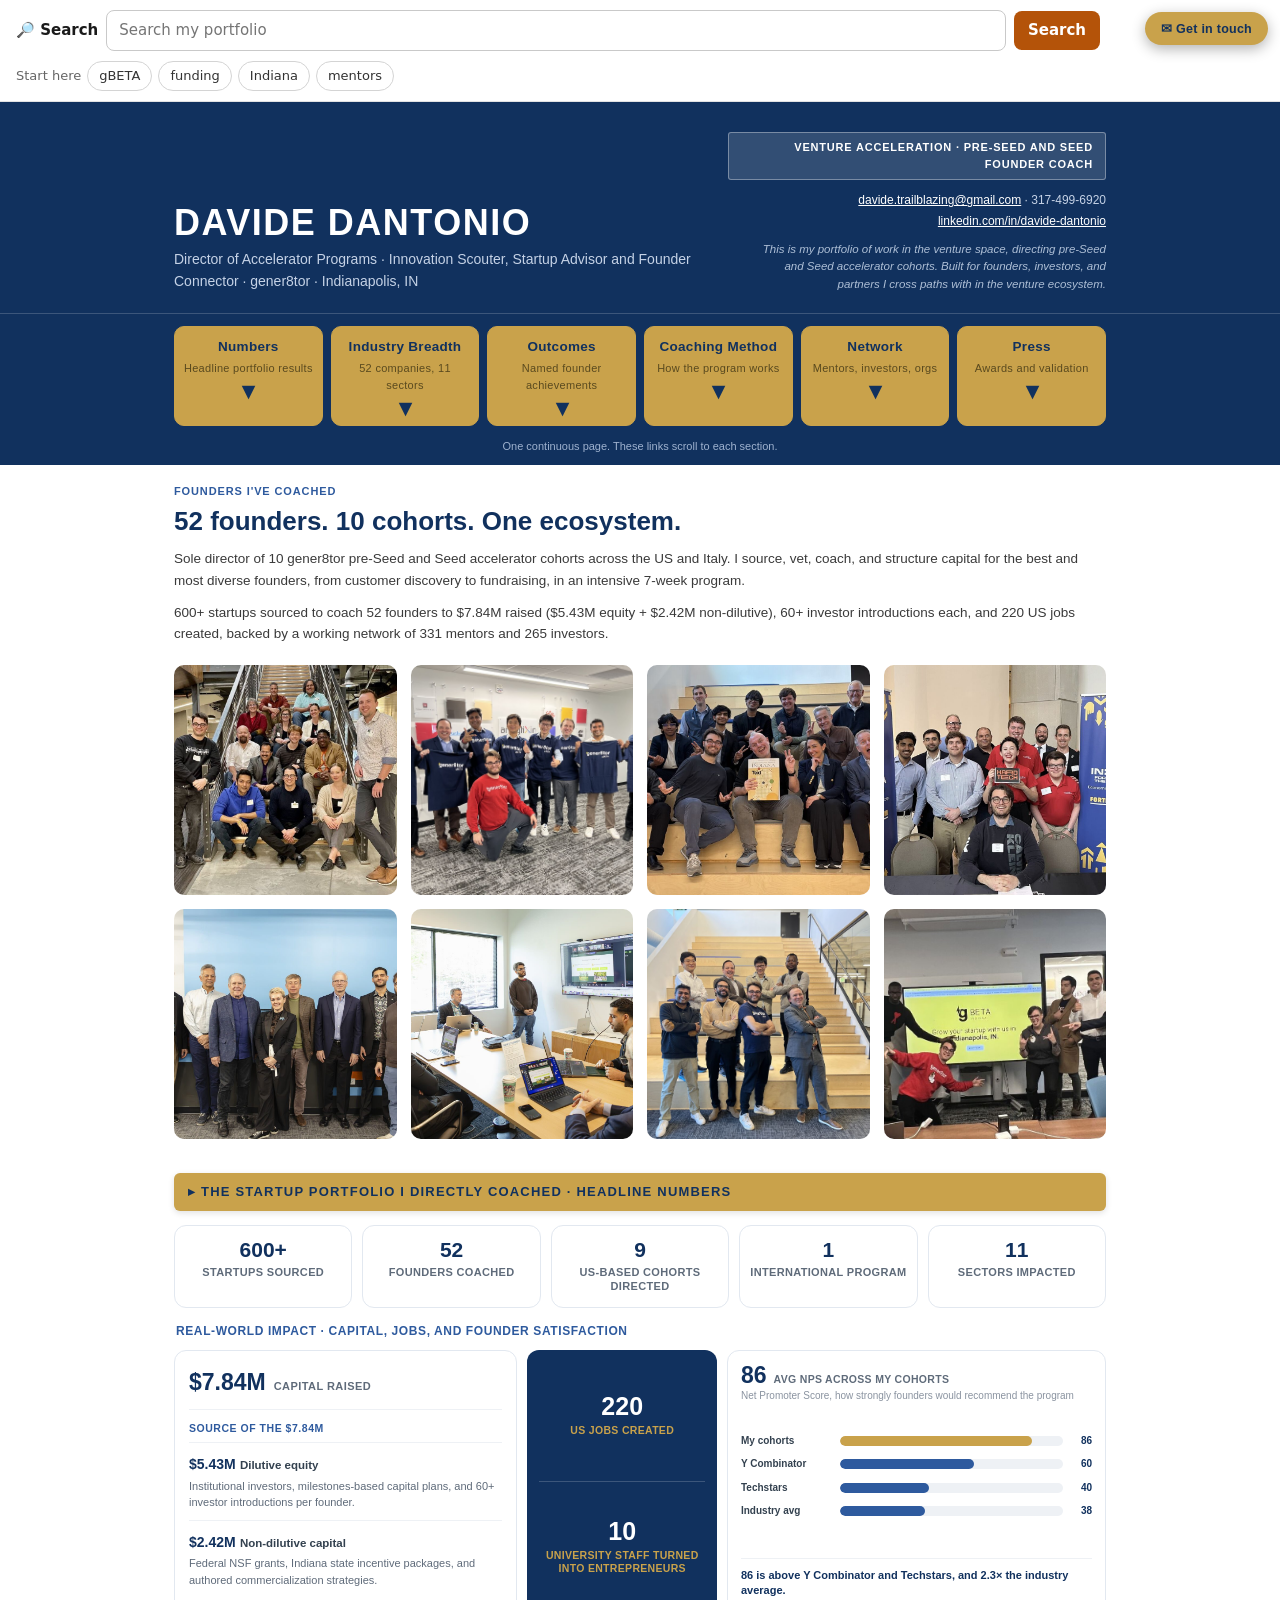
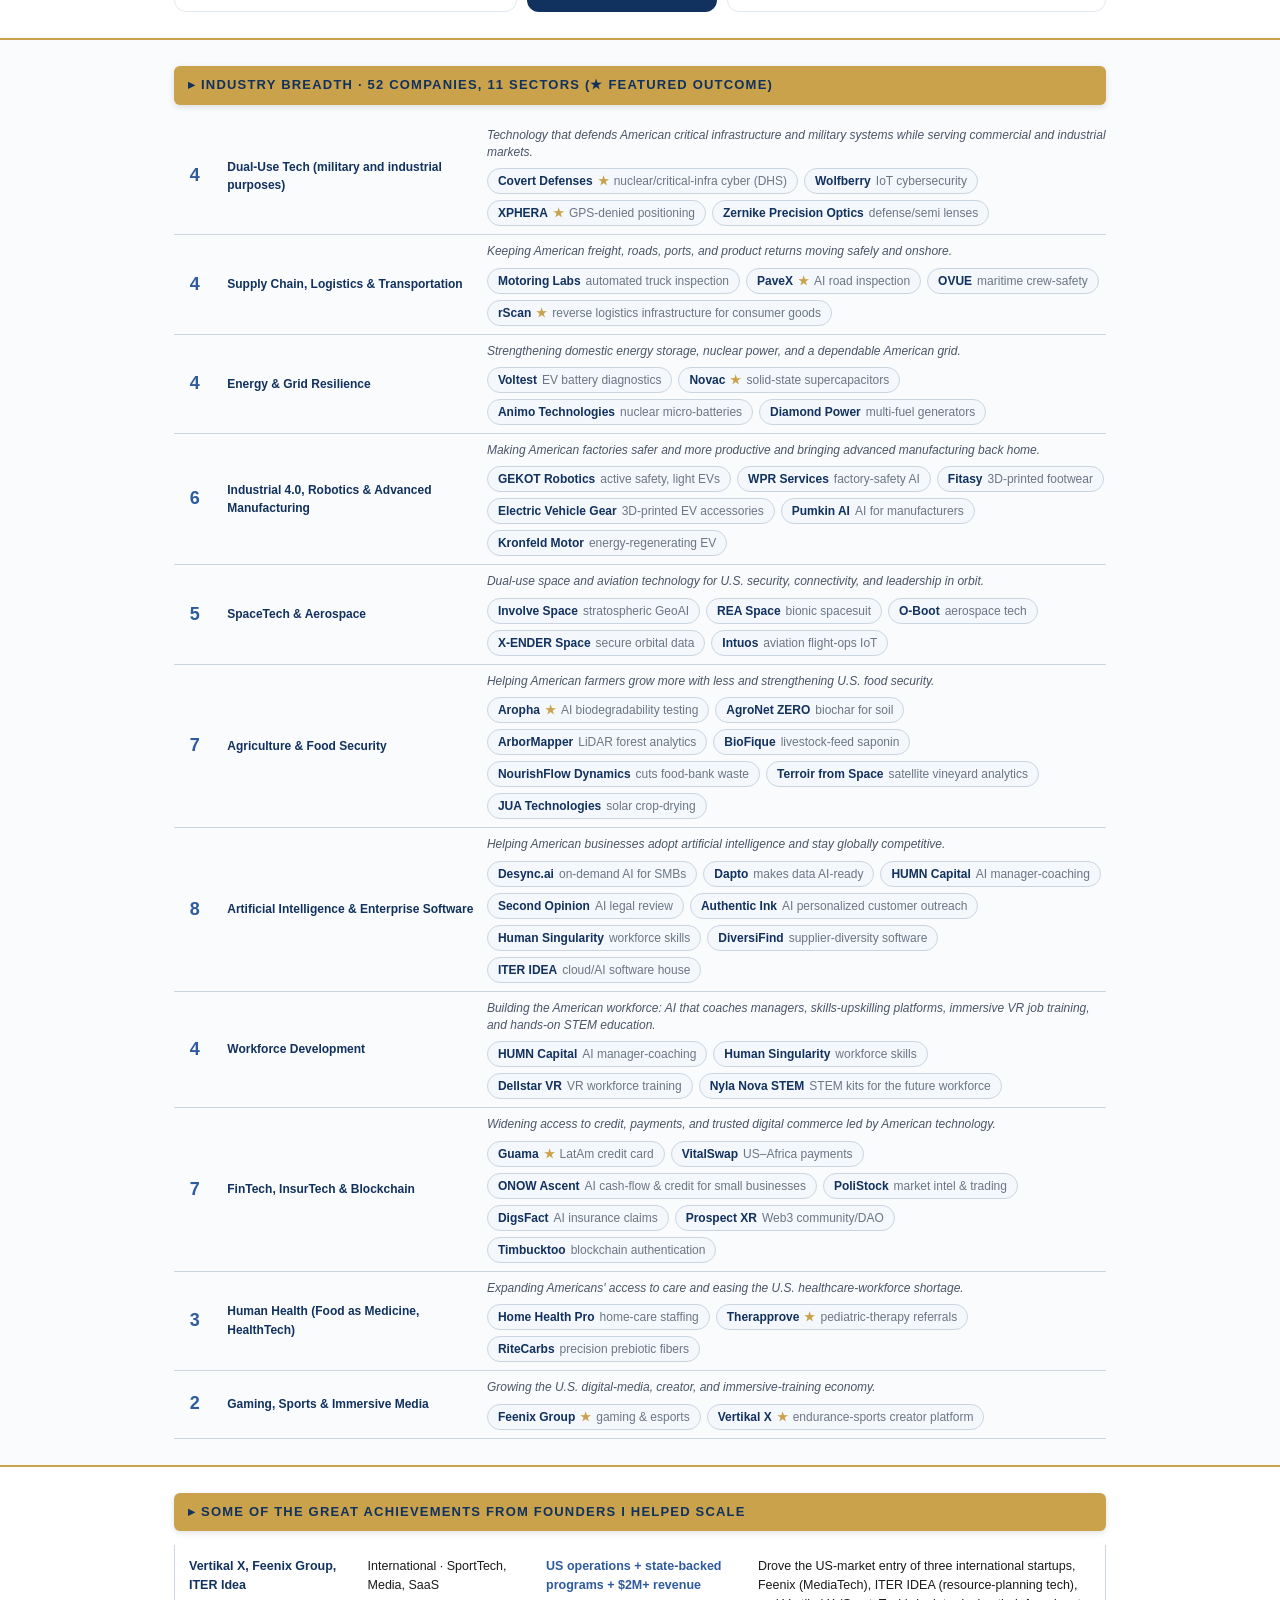
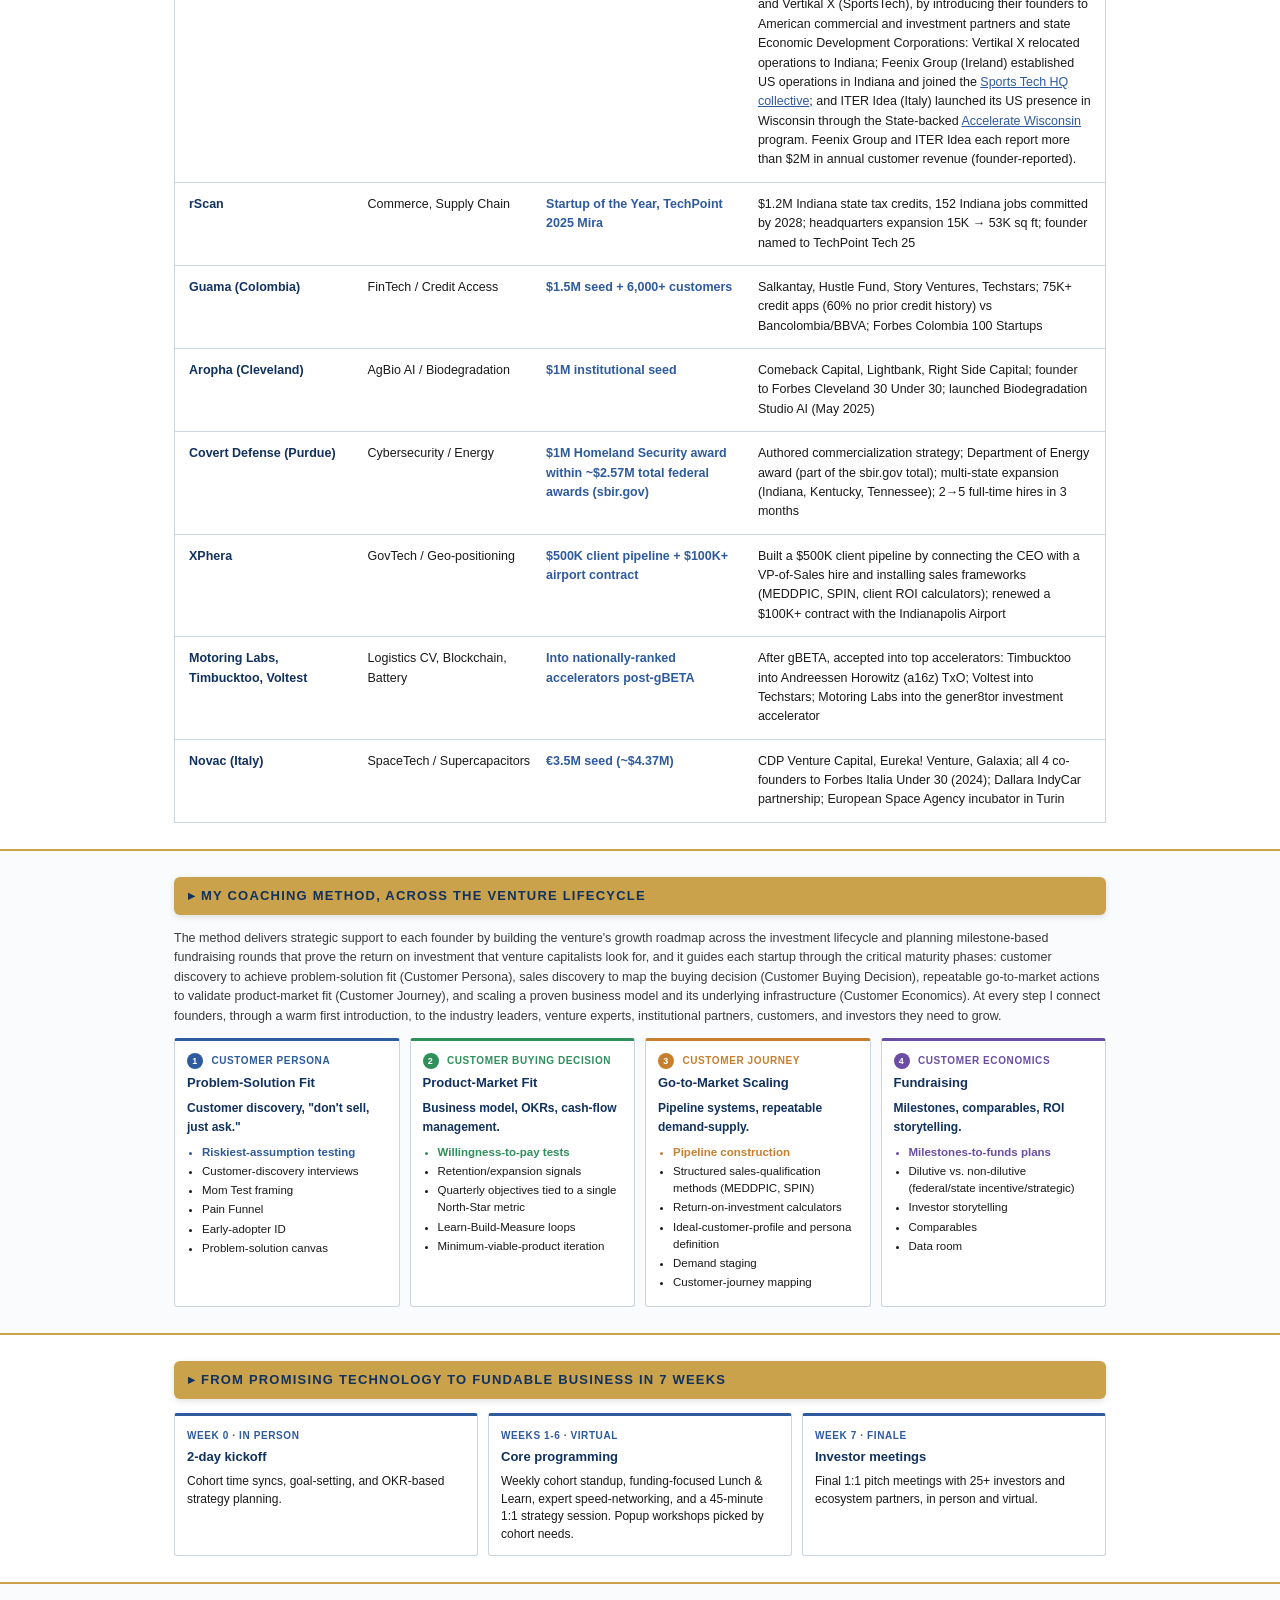
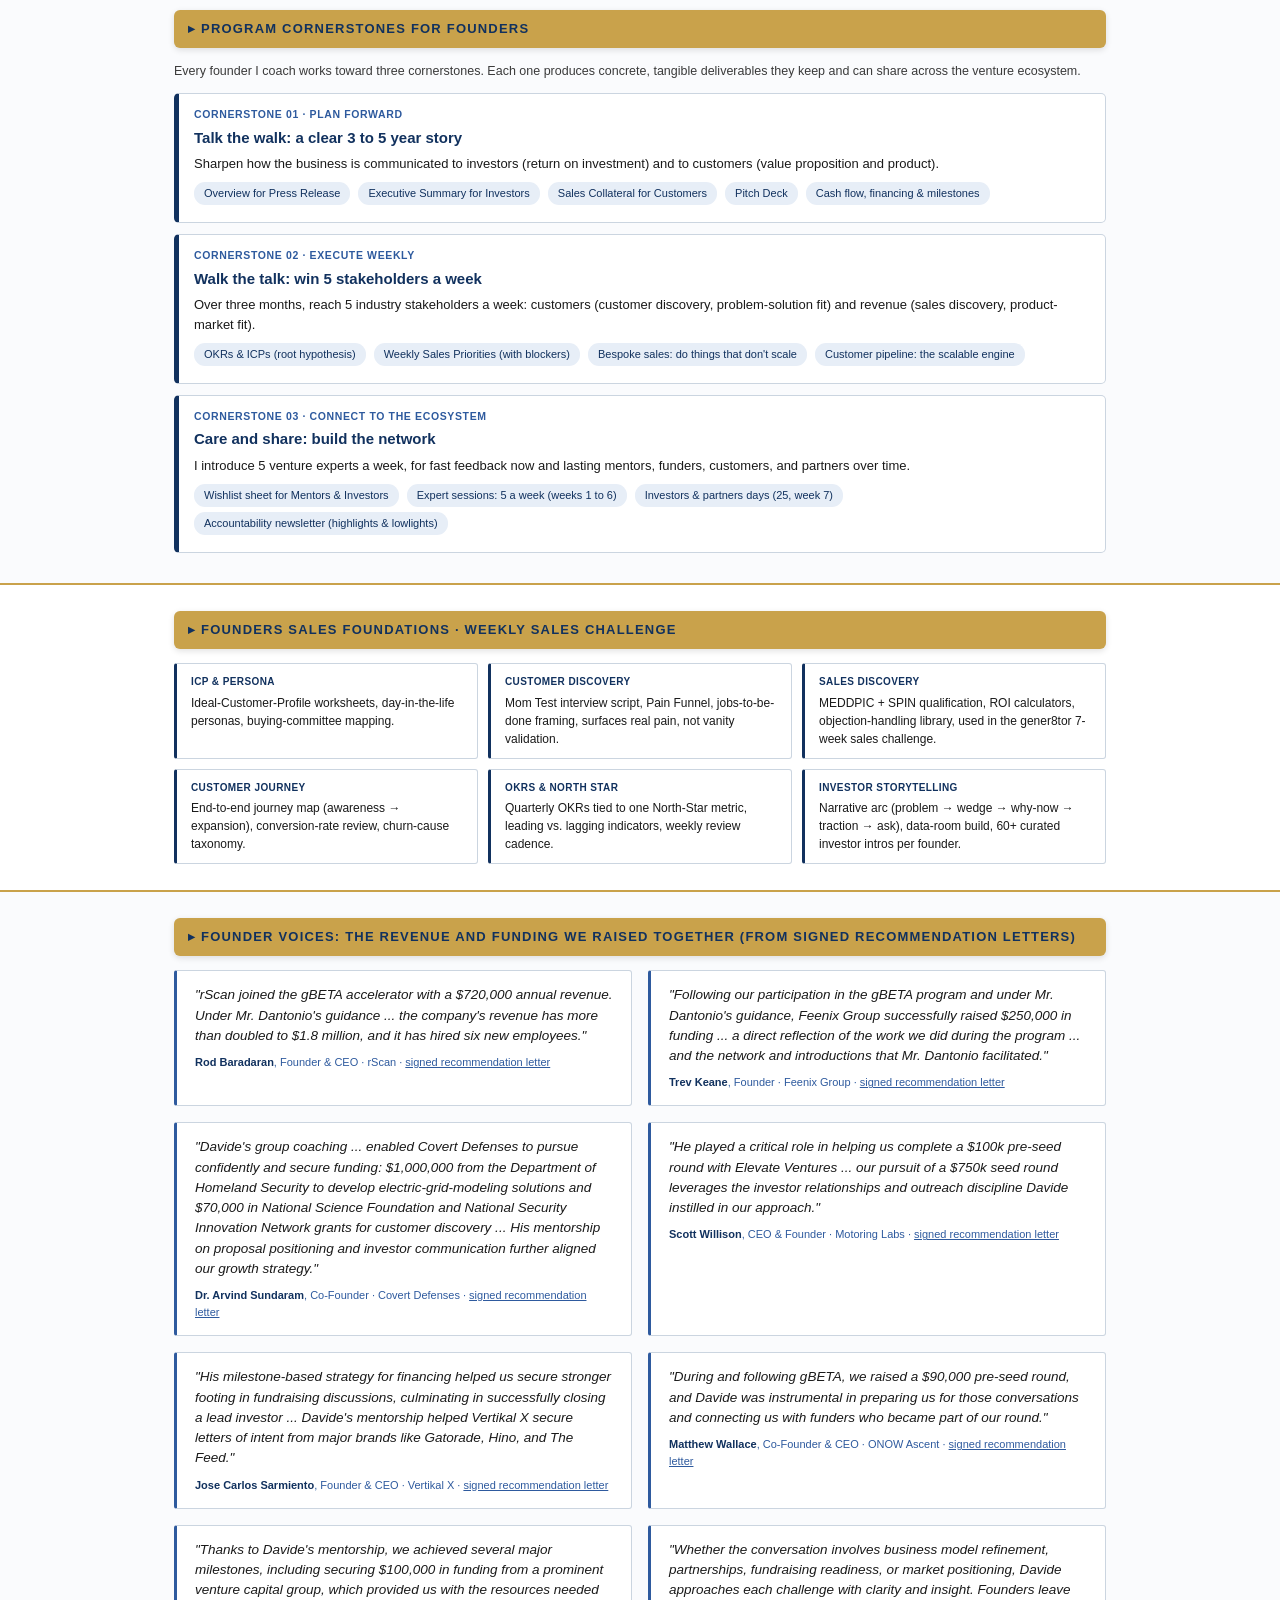
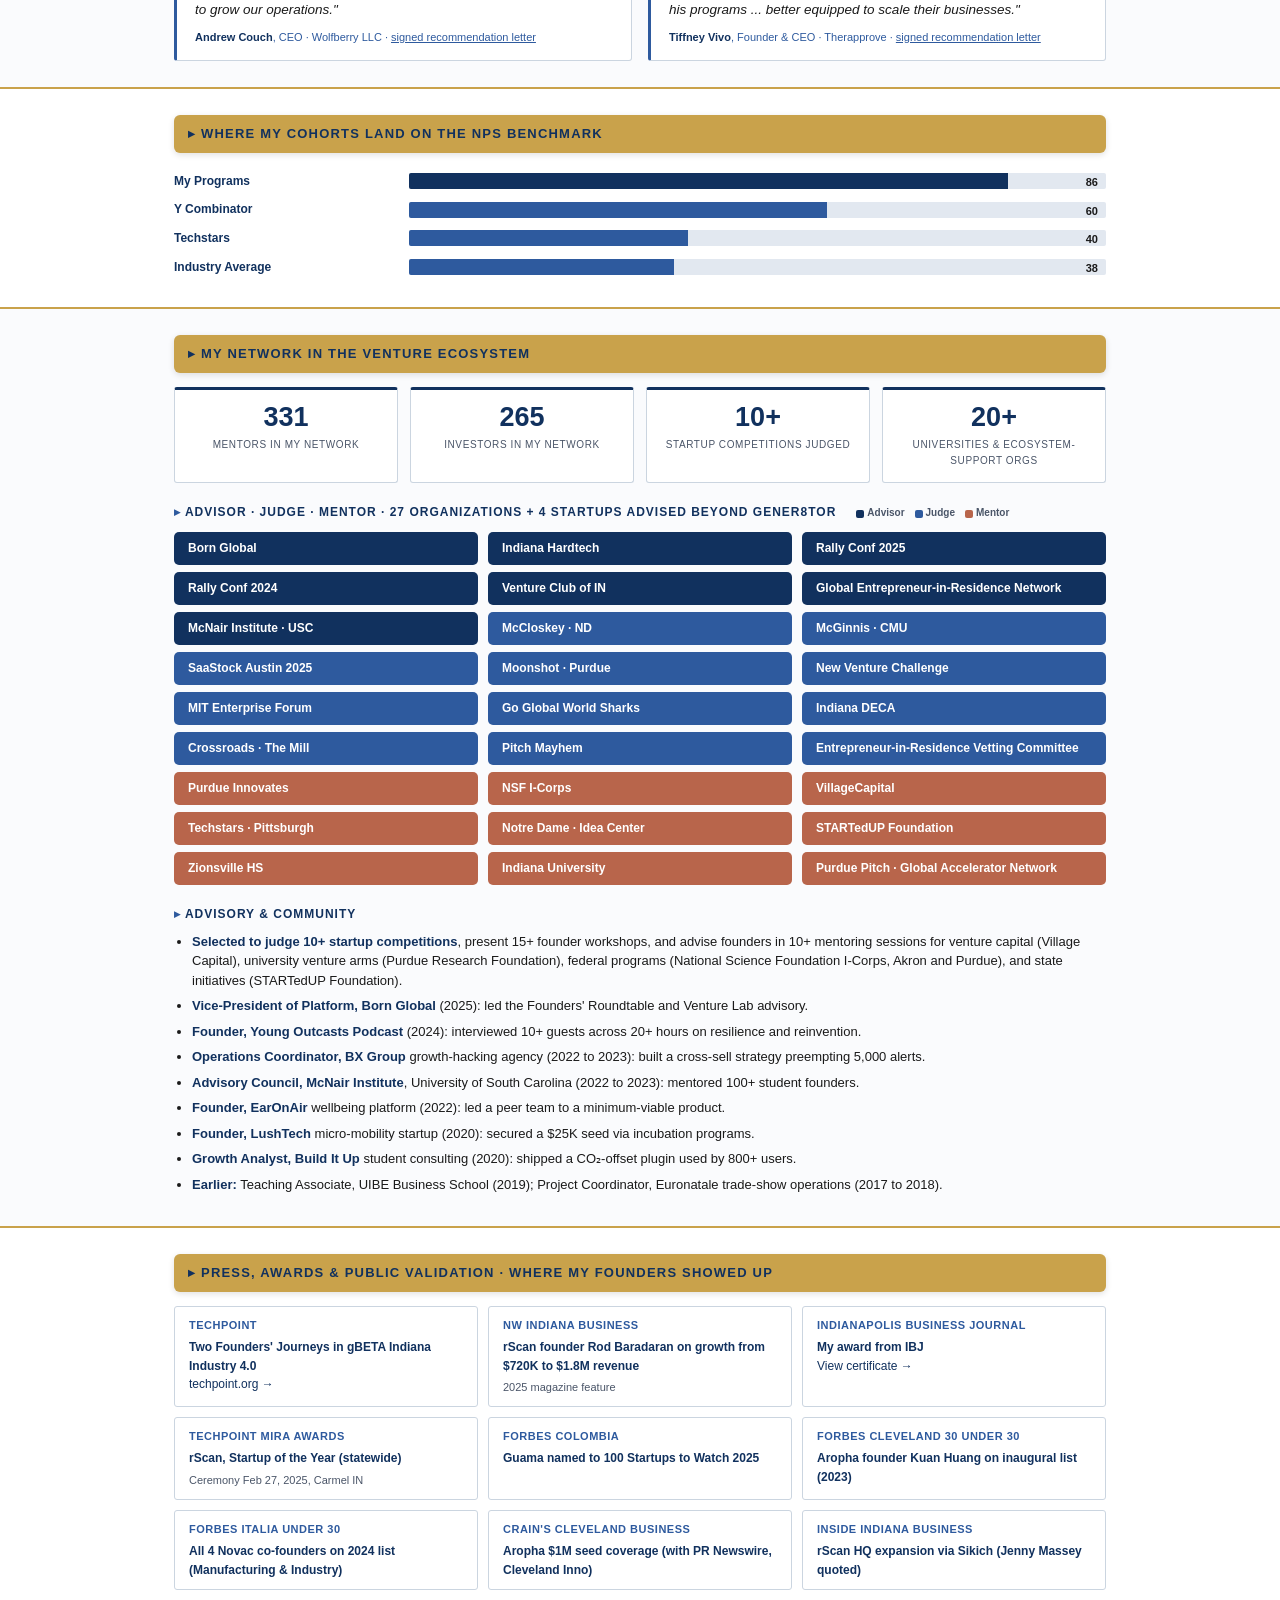
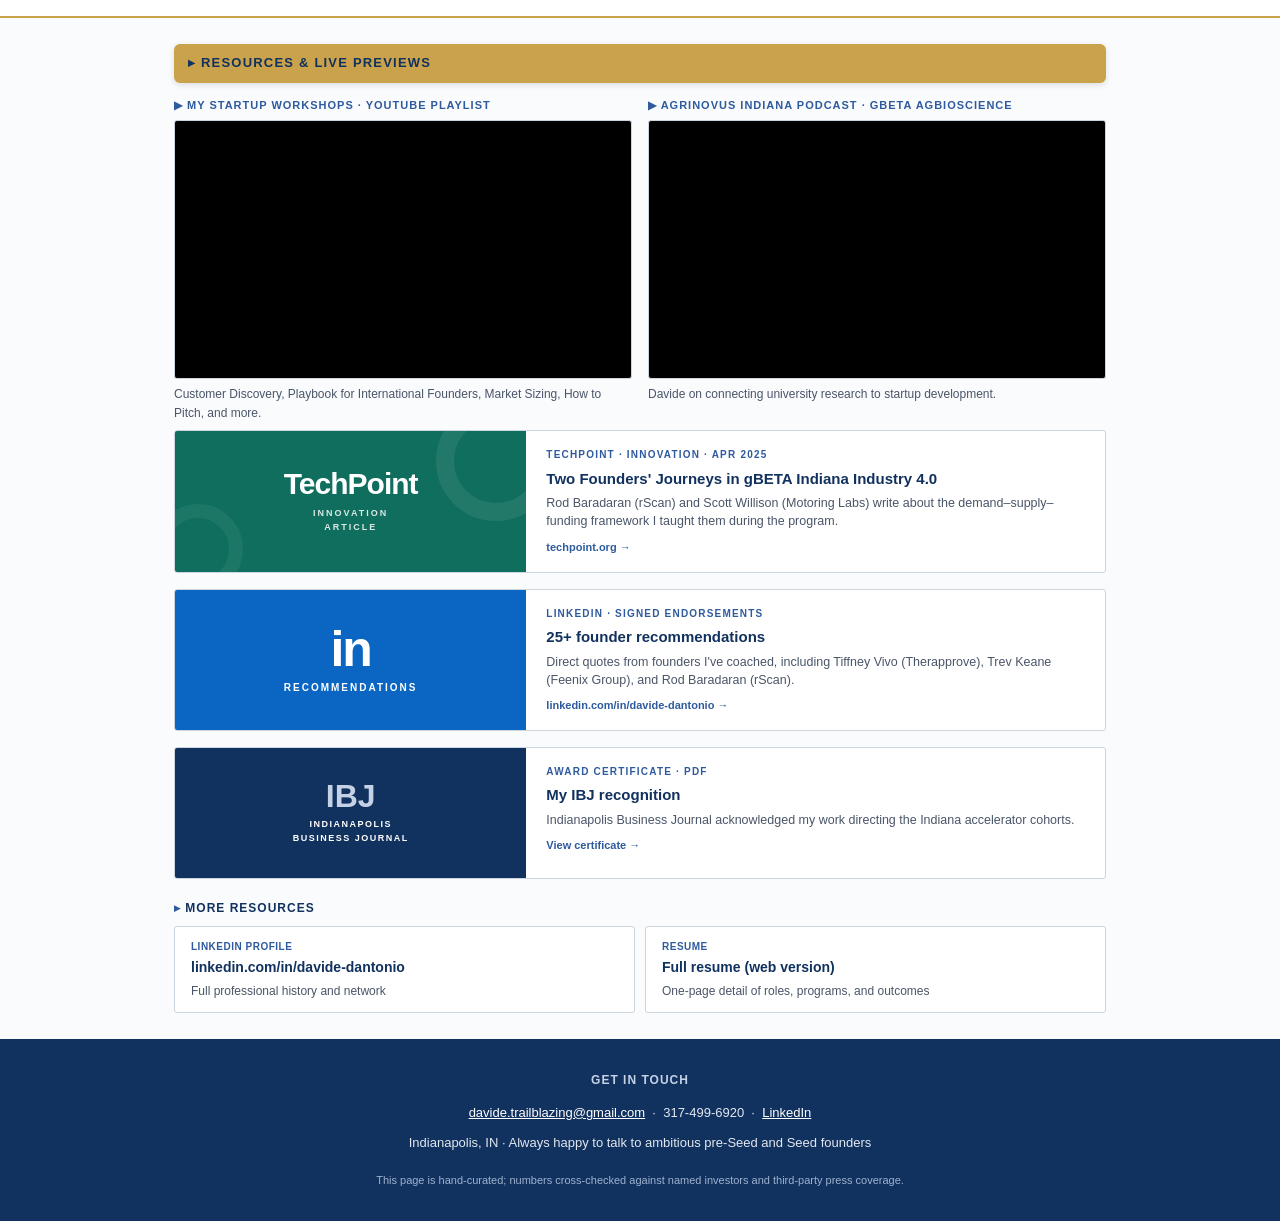
==== index.html @ 7974d53c "Load the search script by a relative path The Worker is served at the domain root, so /sitesearch.js" ====
<!DOCTYPE html>
<html lang="en">
<head>
<meta charset="UTF-8">
<link rel="icon" type="image/gif" href="/favicon.gif">
<meta name="viewport" content="width=device-width, initial-scale=1.0">
<title>Davide Dantonio · Director of Accelerator Programs · Portfolio</title>
<meta name="description" content="Davide Dantonio, gener8tor Director of Accelerator Programs. Portfolio of venture outcomes across 52 companies and 10 accelerator cohorts.">
<style>
  :root {
    --navy: #11315E;
    --blue: #2E5A9E;
    --body: #1a1a1a;
    --mid-gray: #4a5568;
    --light-gray: #6b7686;
    --border: #cbd5e0;
    --bg-soft: #f4f7fb;
    --bg-softer: #fafbfd;
  }
  * { box-sizing: border-box; margin: 0; padding: 0; }
  html { scroll-behavior: smooth; }
  body {
    font-family: -apple-system, BlinkMacSystemFont, 'Segoe UI', Roboto, 'Helvetica Neue', Arial, sans-serif;
    color: var(--body);
    background: #fff;
    line-height: 1.55;
    font-size: 15px;
  }
  .container { max-width: 980px; margin: 0 auto; padding: 0 24px; }
  a { color: var(--blue); }

  /* Version badge */
  .version-badge {
    position: fixed; top: 12px; right: 12px; z-index: 9999;
    background: #b8654b; color: #fff;
    font-size: 11px; font-weight: 700; letter-spacing: 0.04em;
    padding: 6px 12px; border-radius: 999px;
    box-shadow: 0 3px 10px rgba(0,0,0,0.25);
  }

  /* Infographic download pill */
  .dl-infographic {
    position: fixed; top: 44px; right: 12px; z-index: 9998;
    background: var(--navy); color: #fff;
    font-size: 12px; font-weight: 700; letter-spacing: 0.02em;
    padding: 8px 14px; border-radius: 999px; text-decoration: none;
    box-shadow: 0 4px 14px rgba(10,37,64,0.28);
  }
  .dl-infographic:hover { box-shadow: 0 6px 18px rgba(10,37,64,0.38); }

  /* Header */
  header {
    background: var(--navy);
    color: #fff;
    padding: 30px 0 0;
  }
  .header-grid {
    display: grid;
    grid-template-columns: 1.4fr 1fr;
    gap: 24px;
    align-items: end;
    padding-bottom: 20px;
  }
  .name {
    font-size: 36px;
    font-weight: 800;
    letter-spacing: 1.5px;
    line-height: 1.05;
    color: #fff;
  }
  .tagline {
    color: #c5d2e6;
    margin-top: 8px;
    font-size: 14px;
  }
  .header-right { text-align: right; }
  .pill {
    display: inline-block;
    background: rgba(255,255,255,0.14);
    border: 1px solid rgba(255,255,255,0.35);
    color: #fff;
    font-size: 11px;
    font-weight: 700;
    padding: 6px 12px;
    letter-spacing: 0.8px;
    text-transform: uppercase;
    margin-bottom: 10px;
    border-radius: 3px;
  }
  .header-contact {
    font-size: 12px;
    color: #c5d2e6;
    line-height: 1.7;
  }
  .header-contact a { color: #fff; text-decoration: underline; }

  /* Personal note */
  .personal-note {
    background: var(--bg-soft);
    padding: 18px 24px;
    border-bottom: 1px solid var(--border);
    text-align: center;
  }
  .personal-note p {
    font-size: 13.5px;
    color: var(--mid-gray);
    max-width: 720px; margin: 0 auto;
  }
  .personal-note p b { color: var(--navy); }

  /* Tab switcher */
  .tabbar-wrap {
    background: var(--navy);
    border-top: 1px solid rgba(255,255,255,0.18);
  }
  .tabbar {
    display: flex;
    gap: 0;
  }
  .tab-btn {
    flex: 1;
    display: block;
    text-align: center;
    text-decoration: none;
    background: transparent;
    border: none;
    border-bottom: 4px solid transparent;
    color: #c5d2e6;
    font-family: inherit;
    font-size: 13.5px;
    font-weight: 700;
    letter-spacing: 0.3px;
    padding: 14px 10px 12px;
    cursor: pointer;
    transition: color 0.15s, border-color 0.15s;
  }
  .tab-btn:hover { color: #fff; border-bottom-color: #fff; }
  .tab-btn .tab-sub {
    display: block;
    font-weight: 400;
    font-size: 11px;
    color: #9fb2cf;
    margin-top: 2px;
  }
  .tab-note {
    text-align: center;
    font-size: 11px;
    color: #9fb2cf;
    padding: 0 0 10px;
  }

  /* Audience intro strip */
  .audience-intro {
    background: var(--bg-softer);
    border-bottom: 1px solid var(--border);
    padding: 16px 0;
  }
  .audience-intro p {
    font-size: 15px;
    color: var(--navy);
    font-weight: 500;
    line-height: 1.6;
  }
  .audience-intro p + p { margin-top: 10px; }
  .audience-intro p::before { content: "▸ "; color: var(--blue); font-weight: 700; }

  /* Section blocks */
  .stack { display: flex; flex-direction: column; }
  .block { padding: 26px 0; border-bottom: 2px solid #C9A24B; }
  .block:last-child { border-bottom: none; }
  .block:nth-child(even) { background: var(--bg-softer); }

  .section-title {
    font-size: 13px;
    font-weight: 800;
    letter-spacing: 1.2px;
    color: var(--navy);
    background: #C9A24B;
    text-transform: uppercase;
    margin: 0 0 14px;
    padding: 9px 14px;
    border-radius: 6px;
    box-shadow: 0 2px 6px rgba(0,0,0,0.12);
  }
  .section-title::before { content: "▸ "; color: var(--navy); }
  .sub-title {
    font-size: 12px;
    font-weight: 800;
    letter-spacing: 1px;
    color: var(--navy);
    text-transform: uppercase;
    margin: 20px 0 8px;
  }
  .sub-title::before { content: "▸ "; color: var(--blue); }

  /* KPI strip */
  .kpi-row {
    display: grid;
    grid-template-columns: repeat(5, 1fr);
    gap: 12px;
  }
  .kpi-card {
    background: #fff;
    border: 1px solid var(--border);
    border-top: 3px solid var(--navy);
    padding: 14px 10px;
    text-align: center;
    border-radius: 3px;
  }
  .kpi-num { font-size: 27px; font-weight: 800; color: var(--navy); line-height: 1; }
  .kpi-lbl { font-size: 10px; color: var(--mid-gray); text-transform: uppercase; letter-spacing: 0.6px; margin-top: 6px; }
  .kpi-foot { font-size: 12px; color: var(--mid-gray); margin-top: 10px; }
  .kpi-foot b { color: var(--navy); }

  /* Capital split */
  .capital-split { display: grid; grid-template-columns: 1fr 1fr; gap: 12px; margin-top: 4px; }
  .capital-card { background: #fff; border: 1px solid var(--border); border-left: 3px solid var(--navy); padding: 14px 18px; border-radius: 3px; }
  .capital-num { font-size: 18px; font-weight: 800; color: var(--navy); }
  .capital-desc { font-size: 13px; color: var(--mid-gray); margin-top: 6px; line-height: 1.45; }

  /* Coaching steps */
  .coach-strip { display: grid; grid-template-columns: repeat(4, 1fr); gap: 10px; margin: 8px 0 6px; }
  .coach-step { background: #fff; border: 1px solid var(--border); border-top: 3px solid var(--navy); padding: 10px 12px; border-radius: 3px; }
  .coach-step .cs-h { font-weight: 700; color: var(--navy); font-size: 12.5px; }
  .coach-step .cs-d { font-size: 11px; color: var(--light-gray); margin-top: 3px; line-height: 1.4; }
  .coach-n { display: inline-block; background: var(--navy); color: #fff; width: 16px; height: 16px; border-radius: 50%; text-align: center; font-size: 9px; line-height: 16px; font-weight: 700; margin-right: 5px; vertical-align: middle; }

  /* Method boxes */
  .method-row { display: grid; grid-template-columns: repeat(4, 1fr); gap: 10px; }
  .method-row.program-run-row { grid-template-columns: repeat(3, 1fr); }
  .method-box { background: #fff; border: 1px solid var(--border); border-top: 3px solid var(--blue); padding: 12px; border-radius: 3px; }
  .method-stage { font-size: 10px; color: var(--blue); font-weight: 700; letter-spacing: 0.6px; text-transform: uppercase; }
  .method-title { font-size: 13px; font-weight: 700; color: var(--navy); margin: 4px 0 6px; }
  .method-desc { font-size: 12px; color: var(--body); line-height: 1.45; }
  .method-lead { font-size: 12px; font-weight: 700; color: var(--navy); margin: 0 0 7px; }
  .method-list { margin: 6px 0 0; padding-left: 15px; }
  .method-list li { font-size: 11.5px; color: var(--body); line-height: 1.5; margin: 2px 0; }
  .method-list li.hi { font-weight: 700; }

  /* Sales foundations grid */
  .sales-grid { display: grid; grid-template-columns: repeat(3, 1fr); gap: 10px; margin-top: 6px; }
  .sales-card { background: #fff; border: 1px solid var(--border); border-left: 3px solid var(--navy); padding: 10px 14px; border-radius: 3px; }
  .sales-card .sc-h { font-size: 10px; font-weight: 800; color: var(--navy); text-transform: uppercase; letter-spacing: 0.4px; }
  .sales-card .sc-d { font-size: 12px; color: var(--body); line-height: 1.5; margin-top: 4px; }

  /* Program cornerstones cards */
  .corner-card { background: #fff; border: 1px solid var(--border); border-left: 5px solid var(--navy); border-radius: 5px; padding: 12px 15px; margin-bottom: 11px; }
  .corner-card:last-of-type { margin-bottom: 4px; }
  .corner-kicker { font-size: 10.5px; font-weight: 700; letter-spacing: 0.06em; color: var(--blue); text-transform: uppercase; }
  .corner-title { font-weight: 700; color: var(--navy); font-size: 15px; margin: 3px 0 5px; }
  .corner-desc { font-size: 13px; line-height: 1.5; color: var(--body); }
  .corner-chips { margin-top: 9px; font-size: 11px; }
  .corner-chip { display: inline-block; background: #E7EEF7; color: var(--navy); border-radius: 11px; padding: 3px 10px; margin: 0 5px 5px 0; }

  /* Sector rows */
  .sector-row {
    display: grid;
    grid-template-columns: 0.2fr 1.2fr 3fr;
    gap: 12px;
    padding: 8px 0;
    border-bottom: 1px solid var(--border);
    font-size: 13px;
    align-items: center;
  }
  .sector-count { font-size: 18px; font-weight: 800; color: var(--blue); text-align: center; }
  .sector-name { font-weight: 700; color: var(--navy); font-size: 12px; }
  .sd { color: #707a89; font-weight: 400; }

  /* Outcomes */
  .outcome-row {
    background: #fff;
    border: 1px solid var(--border);
    border-top: none;
    padding: 12px 14px;
    display: grid;
    grid-template-columns: 1fr 1fr 1.2fr 2fr;
    gap: 12px;
    font-size: 12.5px;
    align-items: start;
  }
  .outcome-row:first-of-type { border-top: 1px solid var(--border); }
  .outcome-co { font-weight: 700; color: var(--navy); }
  .outcome-metric { font-weight: 800; color: var(--blue); }

  /* Founder quotes */
  .founder-voices { display: grid; grid-template-columns: 1fr 1fr; gap: 16px; margin-top: 4px; }
  .voice { background: #fff; border: 1px solid var(--border); border-left: 3px solid var(--blue); padding: 14px 18px; border-radius: 3px; }
  .voice-quote { font-style: italic; color: var(--body); font-size: 13.5px; line-height: 1.5; }
  .voice-attr { display: block; margin-top: 8px; font-size: 11px; color: var(--blue); }
  .voice-attr b { color: var(--navy); }

  /* NPS bars */
  .nps-row { display: grid; grid-template-columns: 1.3fr 4fr; gap: 8px; align-items: center; padding: 5px 0; font-size: 12px; }
  .nps-label { color: var(--navy); font-weight: 600; }
  .nps-bar-wrap { background: #e2e8f0; height: 16px; position: relative; border-radius: 2px; overflow: hidden; }
  .nps-bar { height: 100%; background: var(--blue); }
  .nps-bar.me { background: var(--navy); }
  .nps-value { position: absolute; right: 8px; top: 1px; font-size: 11px; font-weight: 700; color: var(--body); }

  /* Org chips */
  .org-grid { display: grid; grid-template-columns: repeat(3, 1fr); gap: 7px 10px; margin: 10px 0 4px; }
  .org-chip { padding: 9px 14px; border-radius: 5px; color: #fff; font-size: 12px; font-weight: 700; line-height: 1.25; }
  .org-chip-adv { background: #11315E; }
  .org-chip-jud { background: #2E5A9E; }
  .org-chip-men { background: #b8654b; }
  .org-legend { font-size: 10px; font-weight: 600; color: var(--mid-gray); margin-left: 10px; text-transform: none; letter-spacing: 0; }
  .org-legend > span { margin-left: 10px; }
  .org-legend .lgd-dot { display: inline-block; width: 8px; height: 8px; border-radius: 2px; margin-right: 3px; vertical-align: middle; }

  /* Press wall */
  .press-wall { display: grid; grid-template-columns: repeat(3, 1fr); gap: 10px; margin-top: 6px; }
  .press-item { background: #fff; border: 1px solid var(--border); padding: 10px 14px; font-size: 12px; display: flex; flex-direction: column; border-radius: 3px; }
  .press-source { color: var(--blue); font-weight: 700; font-size: 11px; text-transform: uppercase; letter-spacing: 0.5px; margin-bottom: 4px; }
  .press-title { color: var(--navy); font-weight: 600; }
  .press-item a { color: var(--navy); text-decoration: none; }
  .press-item a:hover { text-decoration: underline; }

  /* Big link cards */
  .big-card { display: block; text-decoration: none; color: inherit; border: 1px solid var(--border); margin-bottom: 16px; background: #fff; transition: border-color 0.2s; border-radius: 3px; overflow: hidden; }
  .big-card:hover { border-color: var(--blue); }
  .big-card-grid { display: grid; grid-template-columns: 0.85fr 1.4fr; gap: 0; }
  .big-card-left { display: flex; align-items: center; justify-content: center; padding: 24px; min-height: 130px; position: relative; overflow: hidden; }
  .big-card-right { padding: 16px 20px; }
  .bc-kicker { font-size: 10px; color: var(--blue); font-weight: 700; letter-spacing: 1.2px; text-transform: uppercase; }
  .bc-title { font-weight: 700; color: var(--navy); font-size: 15px; margin-top: 6px; line-height: 1.3; }
  .bc-desc { font-size: 12.5px; color: var(--mid-gray); margin-top: 6px; line-height: 1.45; }
  .bc-cta { font-size: 11px; color: var(--blue); margin-top: 8px; font-weight: 600; }

  /* Small link cards */
  .links-grid { display: grid; grid-template-columns: repeat(2, 1fr); gap: 10px; margin-top: 6px; }
  .link-card { background: #fff; border: 1px solid var(--border); padding: 12px 16px; display: flex; flex-direction: column; text-decoration: none; color: var(--body); transition: border-color 0.2s; border-radius: 3px; }
  .link-card:hover { border-color: var(--blue); }
  .link-card-label { font-size: 10px; color: var(--blue); font-weight: 700; text-transform: uppercase; letter-spacing: 0.5px; }
  .link-card-title { color: var(--navy); font-weight: 700; font-size: 14px; margin-top: 3px; }
  .link-card-desc { color: var(--mid-gray); font-size: 12px; margin-top: 3px; }

  /* YouTube grid */
  .yt-grid { display: grid; grid-template-columns: 1fr 1fr; gap: 16px; margin: 10px 0 8px; }
  .yt-kicker { font-size: 11px; color: var(--blue); font-weight: 700; letter-spacing: 1px; text-transform: uppercase; margin-bottom: 6px; }
  .yt-frame { position: relative; padding-bottom: 56.25%; height: 0; overflow: hidden; border: 1px solid var(--border); background: #000; border-radius: 3px; }
  .yt-frame iframe { position: absolute; top: 0; left: 0; width: 100%; height: 100%; border: 0; }
  .yt-caption { font-size: 12px; color: var(--mid-gray); margin-top: 6px; }

  /* Advisory list */
  .adv-list { margin: 8px 0 4px; padding-left: 18px; font-size: 13px; line-height: 1.5; color: var(--body); }
  .adv-list li { margin-bottom: 6px; }
  .adv-list b { color: var(--navy); }

  /* Footer */
  footer { background: var(--navy); color: #fff; padding: 32px 0; }
  footer .container { text-align: center; }
  footer h4 { color: #c5d2e6; font-size: 12px; letter-spacing: 1px; text-transform: uppercase; margin-bottom: 12px; }
  footer p { font-size: 13px; color: #e2e8f0; line-height: 1.7; }
  footer a { color: #fff; text-decoration: underline; }
  .footer-meta { margin-top: 18px; font-size: 11px; color: #9fb2cf; }

  /* ===== One continuous page: every intro/footer line is always visible ===== */
  .aud-line { display: block; }

  /* Mobile */
  @media (max-width: 720px) {
    .header-grid, .kpi-row, .method-row, .method-row.program-run-row, .coach-strip, .founder-voices,
    .press-wall, .links-grid, .outcome-row, .capital-split, .sales-grid,
    .yt-grid, .big-card-grid { grid-template-columns: 1fr; }
    .name { font-size: 27px; }
    .header-right { text-align: left; margin-top: 12px; }
    .tabbar { flex-direction: column; }
    .tab-btn { border-bottom: none; border-left: 4px solid transparent; text-align: left; padding: 12px 16px; }
    .tab-btn:hover { border-left-color: #fff; border-bottom: none; }
    .org-grid { grid-template-columns: 1fr; }
    .version-badge { top: 8px; right: 8px; font-size: 10px; }
    .dl-infographic { top: 36px; right: 8px; font-size: 11px; padding: 7px 11px; }
  }

  .secid { display:inline-block; background:#F59E0B; color:#111; font:700 10px/1 Arial,sans-serif; padding:3px 7px; border-radius:9px; margin-right:7px; vertical-align:middle; letter-spacing:.04em; }

  /* Print */
  @media print {
    .version-badge, .dl-infographic, .tabbar-wrap { display: none !important; }
    .block { break-inside: avoid; page-break-inside: avoid; }
    body { font-size: 12px; }
    header { background: #fff !important; color: var(--navy) !important; border-bottom: 3px solid var(--navy); }
    .name, .tagline, .header-contact, .header-contact a, .pill { color: var(--navy) !important; }
    .pill { background: #fff; border: 1px solid var(--navy); }
    footer { background: #fff !important; color: var(--navy) !important; border-top: 3px solid var(--navy); }
    footer p, footer h4, footer a, .footer-meta { color: var(--navy) !important; }
    .yt-frame { display: none; }
    /* Print shows every section in document order */
  }

  /* Connect dropdown (replaces infographic pill) */
  .connect-wrap { position: fixed; top: 12px; right: 12px; z-index: 9999; }
  .connect-btn { background:#C9A24B; color:#11315E; font-size:12.5px; font-weight:800; letter-spacing:.02em; padding:9px 16px; border:0; border-radius:999px; box-shadow:0 4px 14px rgba(0,0,0,0.30); cursor:pointer; }
  .connect-btn:hover { background:#d8b25e; box-shadow:0 6px 18px rgba(0,0,0,0.40); }
  .connect-panel { display:none; position:absolute; top:44px; right:0; width:300px; background:#fff; border:1px solid var(--border); border-radius:10px; box-shadow:0 10px 34px rgba(10,37,64,0.22); padding:14px; text-align:left; }
  .connect-panel.open { display:block; }
  .connect-panel h5 { margin:0 0 3px; font-size:13px; color:var(--navy); }
  .connect-panel .cp-sub { font-size:11px; color:var(--mid-gray); margin-bottom:10px; line-height:1.45; }
  .connect-panel input, .connect-panel select, .connect-panel textarea { width:100%; padding:8px 9px; margin-bottom:8px; border:1px solid var(--border); border-radius:5px; font-size:12.5px; font-family:inherit; color:var(--body); background:#fff; }
  .connect-panel textarea { resize:vertical; min-height:48px; }
  .connect-panel .cp-send { background:var(--navy); color:#fff; font-weight:700; border:0; border-radius:5px; padding:8px 18px; font-size:12.5px; cursor:pointer; width:100%; }
  .connect-panel .cp-send:hover { background:#0b2444; }
  .connect-panel .cp-note { font-size:10.5px; color:var(--light-gray); margin-top:7px; text-align:center; }
  @media print { .connect-wrap { display:none !important; } }
  /* Industry chips + per-vertical impact line */
  .sector-impact { font-size:12px; color:var(--mid-gray); font-style:italic; line-height:1.45; margin:0 0 7px; }
  .chips { display:flex; flex-wrap:wrap; gap:6px; }
  .chip { display:inline-flex; align-items:baseline; gap:5px; background:var(--bg-soft); border:1px solid var(--border); border-radius:999px; padding:3px 10px; font-size:12px; line-height:1.5; color:var(--navy); }
  .chip b { font-weight:700; color:var(--navy); }
  .chip .sd { color:var(--light-gray); font-weight:400; }
  .chip .star { color:#C9A24B; font-weight:700; }
  @media print { .chip { background:transparent; } }
</style>
<script>window.SITE_SEARCH={item:'.block',title:'.section-title',tag:false,label:'Search my portfolio',starts:['gBETA','funding','Indiana','mentors'],padRight:170};</script><script src="sitesearch.js" defer></script></head>
<body>
<div class="connect-wrap">
  <button class="connect-btn" id="connectBtn" aria-haspopup="true" aria-expanded="false" onclick="toggleConnect(event)">✉ Get in touch</button>
  <div class="connect-panel" id="connectPanel" role="dialog" aria-label="Get in touch">
    <h5>Let’s connect</h5>
    <div class="cp-sub">Fill what you like, then send. Blanks you can complete in your email app.</div>
    <form onsubmit="return composeConnect(event)">
      <input id="cName" type="text" placeholder="Your full name" autocomplete="name">
      <input id="cLinkedIn" type="url" placeholder="Your LinkedIn URL">
      <select id="cRole">
        <option value="" disabled selected>I am a…</option>
        <option>Founder</option>
        <option>Investor</option>
        <option>Industry expert</option>
        <option>Other</option>
      </select>
      <textarea id="cWhy" placeholder="Why you’d like to connect"></textarea>
      <button class="cp-send" type="submit">✉ Compose email</button>
      <div class="cp-note">Opens a pre-filled email to Davide.</div>
    </form>
  </div>
</div>

<header>
  <div class="container">
    <div class="header-grid">
      <div>
        <div class="name">DAVIDE DANTONIO</div>
        <div class="tagline">Director of Accelerator Programs · Innovation Scouter, Startup Advisor and Founder Connector · gener8tor · Indianapolis, IN</div>
      </div>
      <div class="header-right">
        <div class="pill">Venture Acceleration · Pre-Seed and Seed Founder Coach</div>
        <div class="header-contact">
          <a href="mailto:davide.trailblazing@gmail.com">davide.trailblazing@gmail.com</a> · 317-499-6920<br>
          <a href="https://www.linkedin.com/in/davide-dantonio">linkedin.com/in/davide-dantonio</a>
        </div>
        <div class="dd-sidenote">This is my portfolio of work in the venture space, directing pre-Seed and Seed accelerator cohorts. Built for founders, investors, and partners I cross paths with in the venture ecosystem.</div>
      </div>
    </div>
  </div>

  <!-- Section navigation: pure anchors, one continuous page -->
  <div class="tabbar-wrap">
    <div class="container">
      <nav class="tabbar" aria-label="Jump to a section">
        <a class="tab-btn" href="#blk-kpi">
          Numbers
          <span class="tab-sub">Headline portfolio results</span>
        </a>
        <a class="tab-btn" href="#blk-sectors">
          Industry Breadth
          <span class="tab-sub">52 companies, 11 sectors</span>
        </a>
        <a class="tab-btn" href="#blk-outcomes">
          Outcomes
          <span class="tab-sub">Named founder achievements</span>
        </a>
        <a class="tab-btn" href="#blk-coaching">
          Coaching Method
          <span class="tab-sub">How the program works</span>
        </a>
        <a class="tab-btn" href="#blk-network">
          Network
          <span class="tab-sub">Mentors, investors, orgs</span>
        </a>
        <a class="tab-btn" href="#blk-press">
          Press
          <span class="tab-sub">Awards and validation</span>
        </a>
      </nav>
      <div class="tab-note">One continuous page. These links scroll to each section.</div>
    </div>
  </div>
</header>

<style>
.dd-intro{padding:18px 0 4px}
.dd-intro .dd-kicker{font-size:11px;letter-spacing:.08em;text-transform:uppercase;color:#2E5A9E;font-weight:700}
.dd-intro .dd-title{font-size:26px;font-weight:700;color:#11315E;line-height:1.18;margin:6px 0 12px}
.dd-intro .dd-p{font-size:13.5px;line-height:1.6;color:#3a3a3a;margin:0 0 10px;max-width:1010px}
.header-right .dd-sidenote{font-size:11.5px;line-height:1.5;color:#aebfd6;font-style:italic;margin-top:10px;max-width:360px;text-align:right;margin-left:auto}
.tabbar{gap:8px;padding:12px 0}
.tab-btn{background:#C9A24B;border:1px solid #C9A24B;border-radius:10px;padding:10px 8px 8px;color:#11315E}
.tab-btn:hover{background:#d8b25e;border-color:#d8b25e;color:#11315E}
.tab-btn .tab-sub{color:#5a4a1f}
.tab-btn::after{content:"\25BE";display:block;font-size:24px;line-height:.7;color:#11315E;margin-top:6px}
.cohort-band{padding:6px 0 8px}
.cohort-band .cb-grid{display:grid;grid-template-columns:repeat(4,1fr);gap:14px}
.cohort-band .cb-grid img{width:100%;height:230px;object-fit:cover;object-position:center;border-radius:10px;display:block;cursor:zoom-in}
#cohort-lb{display:none;position:fixed;inset:0;z-index:99999;background:rgba(8,15,30,.93);align-items:center;justify-content:center;cursor:zoom-out;padding:20px}
#cohort-lb img{max-width:94vw;max-height:92vh;border-radius:8px}
#blk-kpi .k2scope{display:grid;grid-template-columns:repeat(5,1fr);gap:10px;margin:8px 0 14px}
#blk-kpi .k2box{background:#fff;border:1px solid #e2e8f0;border-radius:12px;padding:13px 8px;text-align:center}
#blk-kpi .k2box .n{font-size:21px;font-weight:800;color:#11315E;line-height:1}
#blk-kpi .k2box .l{font-size:11px;font-weight:600;color:#5f6b7a;text-transform:uppercase;letter-spacing:.03em;margin-top:5px;line-height:1.3}
#blk-kpi .k2impact{font-size:12px;font-weight:800;letter-spacing:.05em;text-transform:uppercase;color:#2E5A9E;margin:4px 2px 10px}
#blk-kpi .k2cap-row{display:grid;grid-template-columns:1.45fr .8fr 1.6fr;gap:10px}
#blk-kpi .k2cap{background:#fff;border:1px solid #e2e8f0;border-radius:12px;padding:14px}
#blk-kpi .k2cap-top{display:flex;align-items:baseline;gap:8px;border-bottom:1px solid #eef1f5;padding-bottom:8px;margin-bottom:10px}
#blk-kpi .k2cap-top .n{font-size:23px;font-weight:800;color:#11315E}
#blk-kpi .k2cap-top .l{font-size:11px;font-weight:700;text-transform:uppercase;letter-spacing:.04em;color:#5f6b7a}
#blk-kpi .k2src{font-size:10.5px;font-weight:700;text-transform:uppercase;letter-spacing:.05em;color:#2E5A9E;margin-bottom:6px}
#blk-kpi .k2line{padding:9px 0;border-top:1px solid #eef1f5}
#blk-kpi .k2line .ka{font-size:14px;font-weight:800;color:#11315E}
#blk-kpi .k2line .kt{font-size:11.5px;font-weight:600;color:#33414f}
#blk-kpi .k2line .kd{font-size:11px;line-height:1.5;color:#5f6b7a;margin-top:2px}
#blk-kpi .k2jobs{background:#11315E;border-radius:12px;padding:0;display:flex;flex-direction:column;text-align:center}
#blk-kpi .k2jpart{flex:1;display:flex;flex-direction:column;justify-content:center;padding:12px 10px}
#blk-kpi .k2jpart .n{font-size:25px;font-weight:800;color:#fff;line-height:1}
#blk-kpi .k2jpart .l{font-size:10.5px;font-weight:700;text-transform:uppercase;letter-spacing:.03em;color:#C9A24B;margin-top:5px;line-height:1.25}
#blk-kpi .k2jdiv{height:1px;background:rgba(255,255,255,.18);margin:0 12px}
#blk-kpi .k2nps{background:#fff;border:1px solid #e2e8f0;border-radius:12px;padding:13px;display:flex;flex-direction:column}
#blk-kpi .k2bars{flex:1;display:flex;flex-direction:column;justify-content:center}
#blk-kpi .k2take{margin-top:10px;padding-top:9px;border-top:1px solid #eef1f5;font-size:11px;font-weight:700;color:#11315E;line-height:1.4}
#blk-kpi .k2nps-top{display:flex;align-items:baseline;gap:7px}
#blk-kpi .k2nps-top .n{font-size:23px;font-weight:800;color:#11315E;line-height:1}
#blk-kpi .k2nps-top .l{font-size:10.5px;font-weight:700;text-transform:uppercase;letter-spacing:.03em;color:#5f6b7a}
#blk-kpi .k2note{font-size:10px;color:#8a93a0;margin:2px 0 9px;line-height:1.4}
#blk-kpi .k2brow{display:grid;grid-template-columns:92px 1fr 22px;align-items:center;gap:7px;margin-bottom:8px}
#blk-kpi .k2bl{font-size:10px;color:#33414f;font-weight:600}
#blk-kpi .k2bt{height:10px;background:#eef1f5;border-radius:5px;overflow:hidden}
#blk-kpi .k2bf{display:block;height:100%;border-radius:5px;background:#2E5A9E}
#blk-kpi .k2bf.me{background:#C9A24B}
#blk-kpi .k2bv{font-size:10px;font-weight:800;color:#11315E;text-align:right}
@media(max-width:760px){#blk-kpi .k2scope{grid-template-columns:repeat(2,1fr)}#blk-kpi .k2cap-row{grid-template-columns:1fr}}
@media(max-width:760px){.cohort-band .cb-grid{grid-template-columns:repeat(2,1fr)}.cohort-band .cb-grid img{height:188px}.header-right .dd-sidenote{text-align:left;margin-left:0}.tab-btn{text-align:left;padding:11px 14px}}
</style>
<div class="dd-intro">
  <div class="container">
    <div class="dd-kicker">Founders I've coached</div>
    <div class="dd-title">52 founders. 10 cohorts. One ecosystem.</div>
    <p class="dd-p">Sole director of 10 gener8tor pre-Seed and Seed accelerator cohorts across the US and Italy. I source, vet, coach, and structure capital for the best and most diverse founders, from customer discovery to fundraising, in an intensive 7-week program.</p>
    <p class="dd-p">600+ startups sourced to coach 52 founders to $7.84M raised ($5.43M equity + $2.42M non-dilutive), 60+ investor introductions each, and 220 US jobs created, backed by a working network of 331 mentors and 265 investors.</p>
  </div>
</div>

<!-- BLOCK: Cohort photo band (all 8) -->
<div class="cohort-band">
  <div class="container">
    <div class="cb-grid">
        <img src="cohort-2.jpg" alt="A full gBETA Indiana cohort on the staircase" loading="lazy">
        <img src="cohort-7.jpg" alt="Founders at a gBETA Indiana cohort kickoff" loading="lazy">
        <img src="cohort-4.jpg" alt="Cohort featured in Entrepreneurship Indiana" loading="lazy">
        <img src="cohort-5.jpg" alt="Hard Tech recognition at Indiana for the Bold" loading="lazy">
        <img src="cohort-8.jpg" alt="Founders with Indiana mentors and partners" loading="lazy">
        <img src="cohort-3.jpg" alt="A founder pitching in a working session" loading="lazy">
        <img src="cohort-6.jpg" alt="A gBETA cohort on the steps" loading="lazy">
        <img src="cohort-1.jpg" alt="gBETA Indiana, grow your startup with us" loading="lazy">
    </div>
  </div>
</div>
<div id="cohort-lb"><img id="cohort-lb-img" src="" alt=""></div>
<script>
(function(){var lb=document.getElementById('cohort-lb'),li=document.getElementById('cohort-lb-img');if(!lb)return;lb.addEventListener('click',function(){lb.style.display='none';});document.querySelectorAll('.cohort-band img').forEach(function(im){im.addEventListener('click',function(){li.src=im.src;li.alt=im.alt||'';lb.style.display='flex';});});})();
</script>

<!-- ===== Section stack: one continuous page, all sections always visible ===== -->
<main id="main-stack" class="stack">

  <!-- BLOCK: KPI strip -->
<section class="block" id="blk-kpi">
    <div class="container">
      <div class="section-title">The Startup Portfolio I Directly Coached · Headline Numbers</div>
      <div class="k2scope">
        <div class="k2box"><div class="n">600+</div><div class="l">Startups sourced</div></div>
        <div class="k2box"><div class="n">52</div><div class="l">Founders coached</div></div>
        <div class="k2box"><div class="n">9</div><div class="l">US-based cohorts directed</div></div>
        <div class="k2box"><div class="n">1</div><div class="l">International program</div></div>
        <div class="k2box"><div class="n">11</div><div class="l">Sectors impacted</div></div>
      </div>
      <div class="k2impact">Real-world impact &middot; capital, jobs, and founder satisfaction</div>
      <div class="k2cap-row">
        <div class="k2cap">
          <div class="k2cap-top"><span class="n">$7.84M</span><span class="l">Capital raised</span></div>
          <div class="k2src">Source of the $7.84M</div>
          <div class="k2line"><span class="ka">$5.43M</span> <span class="kt">Dilutive equity</span><div class="kd">Institutional investors, milestones-based capital plans, and 60+ investor introductions per founder.</div></div>
          <div class="k2line"><span class="ka">$2.42M</span> <span class="kt">Non-dilutive capital</span><div class="kd">Federal NSF grants, Indiana state incentive packages, and authored commercialization strategies.</div></div>
        </div>
        <div class="k2jobs"><div class="k2jpart"><div class="n">220</div><div class="l">US jobs created</div></div><div class="k2jdiv"></div><div class="k2jpart"><div class="n">10</div><div class="l">University staff turned into entrepreneurs</div></div></div>
        <div class="k2nps">
          <div class="k2nps-top"><span class="n">86</span><span class="l">Avg NPS across my cohorts</span></div>
          <div class="k2note">Net Promoter Score, how strongly founders would recommend the program</div>
          <div class="k2bars">
          <div class="k2brow"><span class="k2bl">My cohorts</span><span class="k2bt"><span class="k2bf me" style="width:86%"></span></span><span class="k2bv">86</span></div>
          <div class="k2brow"><span class="k2bl">Y Combinator</span><span class="k2bt"><span class="k2bf" style="width:60%"></span></span><span class="k2bv">60</span></div>
          <div class="k2brow"><span class="k2bl">Techstars</span><span class="k2bt"><span class="k2bf" style="width:40%"></span></span><span class="k2bv">40</span></div>
          <div class="k2brow"><span class="k2bl">Industry avg</span><span class="k2bt"><span class="k2bf" style="width:38%"></span></span><span class="k2bv">38</span></div>
          </div>
          <div class="k2take">86 is above Y Combinator and Techstars, and 2.3&times; the industry average.</div>
        </div>
      </div>
    </div>
  </section>

  <!-- BLOCK: Sector / company chip wall -->
  <section class="block" id="blk-sectors">
    <div class="container">
      <div class="section-title">Industry Breadth · 52 Companies, 11 Sectors (★ Featured Outcome)</div>
      <div class="sector-row"><div class="sector-count">4</div><div class="sector-name">Dual-Use Tech (military and industrial purposes)</div><div class="sector-cell"><div class="sector-impact">Technology that defends American critical infrastructure and military systems while serving commercial and industrial markets.</div><div class="chips"><span class="chip"><b>Covert Defenses</b> <span class="star">★</span> <span class="sd">nuclear/critical-infra cyber (DHS)</span></span><span class="chip"><b>Wolfberry</b> <span class="sd">IoT cybersecurity</span></span><span class="chip"><b>XPHERA</b> <span class="star">★</span> <span class="sd">GPS-denied positioning</span></span><span class="chip"><b>Zernike Precision Optics</b> <span class="sd">defense/semi lenses</span></span></div></div></div>
      <div class="sector-row"><div class="sector-count">4</div><div class="sector-name">Supply Chain, Logistics &amp; Transportation</div><div class="sector-cell"><div class="sector-impact">Keeping American freight, roads, ports, and product returns moving safely and onshore.</div><div class="chips"><span class="chip"><b>Motoring Labs</b> <span class="sd">automated truck inspection</span></span><span class="chip"><b>PaveX</b> <span class="star">★</span> <span class="sd">AI road inspection</span></span><span class="chip"><b>OVUE</b> <span class="sd">maritime crew-safety</span></span><span class="chip"><b>rScan</b> <span class="star">★</span> <span class="sd">reverse logistics infrastructure for consumer goods</span></span></div></div></div>
      <div class="sector-row"><div class="sector-count">4</div><div class="sector-name">Energy &amp; Grid Resilience</div><div class="sector-cell"><div class="sector-impact">Strengthening domestic energy storage, nuclear power, and a dependable American grid.</div><div class="chips"><span class="chip"><b>Voltest</b> <span class="sd">EV battery diagnostics</span></span><span class="chip"><b>Novac</b> <span class="star">★</span> <span class="sd">solid-state supercapacitors</span></span><span class="chip"><b>Animo Technologies</b> <span class="sd">nuclear micro-batteries</span></span><span class="chip"><b>Diamond Power</b> <span class="sd">multi-fuel generators</span></span></div></div></div>
      <div class="sector-row"><div class="sector-count">6</div><div class="sector-name">Industrial 4.0, Robotics &amp; Advanced Manufacturing</div><div class="sector-cell"><div class="sector-impact">Making American factories safer and more productive and bringing advanced manufacturing back home.</div><div class="chips"><span class="chip"><b>GEKOT Robotics</b> <span class="sd">active safety, light EVs</span></span><span class="chip"><b>WPR Services</b> <span class="sd">factory-safety AI</span></span><span class="chip"><b>Fitasy</b> <span class="sd">3D-printed footwear</span></span><span class="chip"><b>Electric Vehicle Gear</b> <span class="sd">3D-printed EV accessories</span></span><span class="chip"><b>Pumkin AI</b> <span class="sd">AI for manufacturers</span></span><span class="chip"><b>Kronfeld Motor</b> <span class="sd">energy-regenerating EV</span></span></div></div></div>
      <div class="sector-row"><div class="sector-count">5</div><div class="sector-name">SpaceTech &amp; Aerospace</div><div class="sector-cell"><div class="sector-impact">Dual-use space and aviation technology for U.S. security, connectivity, and leadership in orbit.</div><div class="chips"><span class="chip"><b>Involve Space</b> <span class="sd">stratospheric GeoAI</span></span><span class="chip"><b>REA Space</b> <span class="sd">bionic spacesuit</span></span><span class="chip"><b>O-Boot</b> <span class="sd">aerospace tech</span></span><span class="chip"><b>X-ENDER Space</b> <span class="sd">secure orbital data</span></span><span class="chip"><b>Intuos</b> <span class="sd">aviation flight-ops IoT</span></span></div></div></div>
      <div class="sector-row"><div class="sector-count">7</div><div class="sector-name">Agriculture &amp; Food Security</div><div class="sector-cell"><div class="sector-impact">Helping American farmers grow more with less and strengthening U.S. food security.</div><div class="chips"><span class="chip"><b>Aropha</b> <span class="star">★</span> <span class="sd">AI biodegradability testing</span></span><span class="chip"><b>AgroNet ZERO</b> <span class="sd">biochar for soil</span></span><span class="chip"><b>ArborMapper</b> <span class="sd">LiDAR forest analytics</span></span><span class="chip"><b>BioFique</b> <span class="sd">livestock-feed saponin</span></span><span class="chip"><b>NourishFlow Dynamics</b> <span class="sd">cuts food-bank waste</span></span><span class="chip"><b>Terroir from Space</b> <span class="sd">satellite vineyard analytics</span></span><span class="chip"><b>JUA Technologies</b> <span class="sd">solar crop-drying</span></span></div></div></div>
      <div class="sector-row"><div class="sector-count">8</div><div class="sector-name">Artificial Intelligence &amp; Enterprise Software</div><div class="sector-cell"><div class="sector-impact">Helping American businesses adopt artificial intelligence and stay globally competitive.</div><div class="chips"><span class="chip"><b>Desync.ai</b> <span class="sd">on-demand AI for SMBs</span></span><span class="chip"><b>Dapto</b> <span class="sd">makes data AI-ready</span></span><span class="chip"><b>HUMN Capital</b> <span class="sd">AI manager-coaching</span></span><span class="chip"><b>Second Opinion</b> <span class="sd">AI legal review</span></span><span class="chip"><b>Authentic Ink</b> <span class="sd">AI personalized customer outreach</span></span><span class="chip"><b>Human Singularity</b> <span class="sd">workforce skills</span></span><span class="chip"><b>DiversiFind</b> <span class="sd">supplier-diversity software</span></span><span class="chip"><b>ITER IDEA</b> <span class="sd">cloud/AI software house</span></span></div></div></div>
      <div class="sector-row"><div class="sector-count">4</div><div class="sector-name">Workforce Development</div><div class="sector-cell"><div class="sector-impact">Building the American workforce: AI that coaches managers, skills-upskilling platforms, immersive VR job training, and hands-on STEM education.</div><div class="chips"><span class="chip"><b>HUMN Capital</b> <span class="sd">AI manager-coaching</span></span><span class="chip"><b>Human Singularity</b> <span class="sd">workforce skills</span></span><span class="chip"><b>Dellstar VR</b> <span class="sd">VR workforce training</span></span><span class="chip"><b>Nyla Nova STEM</b> <span class="sd">STEM kits for the future workforce</span></span></div></div></div>
      <div class="sector-row"><div class="sector-count">7</div><div class="sector-name">FinTech, InsurTech &amp; Blockchain</div><div class="sector-cell"><div class="sector-impact">Widening access to credit, payments, and trusted digital commerce led by American technology.</div><div class="chips"><span class="chip"><b>Guama</b> <span class="star">★</span> <span class="sd">LatAm credit card</span></span><span class="chip"><b>VitalSwap</b> <span class="sd">US–Africa payments</span></span><span class="chip"><b>ONOW Ascent</b> <span class="sd">AI cash-flow &amp; credit for small businesses</span></span><span class="chip"><b>PoliStock</b> <span class="sd">market intel &amp; trading</span></span><span class="chip"><b>DigsFact</b> <span class="sd">AI insurance claims</span></span><span class="chip"><b>Prospect XR</b> <span class="sd">Web3 community/DAO</span></span><span class="chip"><b>Timbucktoo</b> <span class="sd">blockchain authentication</span></span></div></div></div>
      <div class="sector-row"><div class="sector-count">3</div><div class="sector-name">Human Health (Food as Medicine, HealthTech)</div><div class="sector-cell"><div class="sector-impact">Expanding Americans' access to care and easing the U.S. healthcare-workforce shortage.</div><div class="chips"><span class="chip"><b>Home Health Pro</b> <span class="sd">home-care staffing</span></span><span class="chip"><b>Therapprove</b> <span class="star">★</span> <span class="sd">pediatric-therapy referrals</span></span><span class="chip"><b>RiteCarbs</b> <span class="sd">precision prebiotic fibers</span></span></div></div></div>
      <div class="sector-row"><div class="sector-count">2</div><div class="sector-name">Gaming, Sports &amp; Immersive Media</div><div class="sector-cell"><div class="sector-impact">Growing the U.S. digital-media, creator, and immersive-training economy.</div><div class="chips"><span class="chip"><b>Feenix Group</b> <span class="star">★</span> <span class="sd">gaming &amp; esports</span></span><span class="chip"><b>Vertikal X</b> <span class="star">★</span> <span class="sd">endurance-sports creator platform</span></span></div></div></div>
    </div>
  </section>


<!-- BLOCK: Flagship outcomes -->
  <section class="block" id="blk-outcomes">
    <div class="container">
      <div class="section-title">Some of the great achievements from founders I helped scale</div>
      <div class="outcome-row"><div class="outcome-co">Vertikal X, Feenix Group, ITER Idea</div><div>International · SportTech, Media, SaaS</div><div class="outcome-metric">US operations + state-backed programs + $2M+ revenue</div><div>Drove the US-market entry of three international startups, Feenix (MediaTech), ITER IDEA (resource-planning tech), and Vertikal X (SportsTech), by introducing their founders to American commercial and investment partners and state Economic Development Corporations: Vertikal X relocated operations to Indiana; Feenix Group (Ireland) established US operations in Indiana and joined the <a href="https://sthq.org/2025/07/16/feenix-group-announces-indiana-expansion-joins-sports-tech-hq-collective/" target="_blank" rel="noopener">Sports Tech HQ collective</a>; and ITER Idea (Italy) launched its US presence in Wisconsin through the State-backed <a href="https://wedc.org/wisconsin-draws-international-talent-to-boost-the-states-startup-ecosystem/" target="_blank" rel="noopener">Accelerate Wisconsin</a> program. Feenix Group and ITER Idea each report more than $2M in annual customer revenue (founder-reported).</div></div>
      <div class="outcome-row"><div class="outcome-co">rScan</div><div>Commerce, Supply Chain</div><div class="outcome-metric">Startup of the Year, TechPoint 2025 Mira</div><div>$1.2M Indiana state tax credits, 152 Indiana jobs committed by 2028; headquarters expansion 15K → 53K sq ft; founder named to TechPoint Tech 25</div></div>
      <div class="outcome-row"><div class="outcome-co">Guama (Colombia)</div><div>FinTech / Credit Access</div><div class="outcome-metric">$1.5M seed + 6,000+ customers</div><div>Salkantay, Hustle Fund, Story Ventures, Techstars; 75K+ credit apps (60% no prior credit history) vs Bancolombia/BBVA; Forbes Colombia 100 Startups</div></div>
      <div class="outcome-row"><div class="outcome-co">Aropha (Cleveland)</div><div>AgBio AI / Biodegradation</div><div class="outcome-metric">$1M institutional seed</div><div>Comeback Capital, Lightbank, Right Side Capital; founder to Forbes Cleveland 30 Under 30; launched Biodegradation Studio AI (May 2025)</div></div>
      <div class="outcome-row"><div class="outcome-co">Covert Defense (Purdue)</div><div>Cybersecurity / Energy</div><div class="outcome-metric">$1M Homeland Security award within ~$2.57M total federal awards (sbir.gov)</div><div>Authored commercialization strategy; Department of Energy award (part of the sbir.gov total); multi-state expansion (Indiana, Kentucky, Tennessee); 2→5 full-time hires in 3 months</div></div>
      <div class="outcome-row"><div class="outcome-co">XPhera</div><div>GovTech / Geo-positioning</div><div class="outcome-metric">$500K client pipeline + $100K+ airport contract</div><div>Built a $500K client pipeline by connecting the CEO with a VP-of-Sales hire and installing sales frameworks (MEDDPIC, SPIN, client ROI calculators); renewed a $100K+ contract with the Indianapolis Airport</div></div>
      <div class="outcome-row"><div class="outcome-co">Motoring Labs, Timbucktoo, Voltest</div><div>Logistics CV, Blockchain, Battery</div><div class="outcome-metric">Into nationally-ranked accelerators post-gBETA</div><div>After gBETA, accepted into top accelerators: Timbucktoo into Andreessen Horowitz (a16z) TxO; Voltest into Techstars; Motoring Labs into the gener8tor investment accelerator</div></div>
      <div class="outcome-row"><div class="outcome-co">Novac (Italy)</div><div>SpaceTech / Supercapacitors</div><div class="outcome-metric">€3.5M seed (~$4.37M)</div><div>CDP Venture Capital, Eureka! Venture, Galaxia; all 4 co-founders to Forbes Italia Under 30 (2024); Dallara IndyCar partnership; European Space Agency incubator in Turin</div></div>
    </div>
  </section>

  <!-- BLOCK: Coaching program (4 stages quick strip + 4-stage method detail) -->
  <section class="block" id="blk-coaching">
    <div class="container">
      <div class="section-title">My coaching method, across the venture lifecycle</div>
      <p style="font-size:12.5px;line-height:1.55;color:#3a3a3a;margin:4px 0 12px;">The method delivers strategic support to each founder by building the venture's growth roadmap across the investment lifecycle and planning milestone-based fundraising rounds that prove the return on investment that venture capitalists look for, and it guides each startup through the critical maturity phases: customer discovery to achieve problem-solution fit (Customer Persona), sales discovery to map the buying decision (Customer Buying Decision), repeatable go-to-market actions to validate product-market fit (Customer Journey), and scaling a proven business model and its underlying infrastructure (Customer Economics). At every step I connect founders, through a warm first introduction, to the industry leaders, venture experts, institutional partners, customers, and investors they need to grow.</p>
      <div class="method-row">
        <div class="method-box" style="border-top:3px solid #2E5A9E">
          <div class="method-stage" style="color:#2E5A9E"><span class="coach-n" style="background:#2E5A9E">1</span> Customer Persona</div>
          <div class="method-title">Problem-Solution Fit</div>
          <div class="method-lead">Customer discovery, "don't sell, just ask."</div>
          <ul class="method-list">
            <li class="hi" style="color:#2E5A9E">Riskiest-assumption testing</li>
            <li>Customer-discovery interviews</li>
            <li>Mom Test framing</li>
            <li>Pain Funnel</li>
            <li>Early-adopter ID</li>
            <li>Problem-solution canvas</li>
          </ul>
        </div>
        <div class="method-box" style="border-top:3px solid #2F8F5B">
          <div class="method-stage" style="color:#2F8F5B"><span class="coach-n" style="background:#2F8F5B">2</span> Customer Buying Decision</div>
          <div class="method-title">Product-Market Fit</div>
          <div class="method-lead">Business model, OKRs, cash-flow management.</div>
          <ul class="method-list">
            <li class="hi" style="color:#2F8F5B">Willingness-to-pay tests</li>
            <li>Retention/expansion signals</li>
            <li>Quarterly objectives tied to a single North-Star metric</li>
            <li>Learn-Build-Measure loops</li>
            <li>Minimum-viable-product iteration</li>
          </ul>
        </div>
        <div class="method-box" style="border-top:3px solid #C77F2E">
          <div class="method-stage" style="color:#C77F2E"><span class="coach-n" style="background:#C77F2E">3</span> Customer Journey</div>
          <div class="method-title">Go-to-Market Scaling</div>
          <div class="method-lead">Pipeline systems, repeatable demand-supply.</div>
          <ul class="method-list">
            <li class="hi" style="color:#C77F2E">Pipeline construction</li>
            <li>Structured sales-qualification methods (MEDDPIC, SPIN)</li>
            <li>Return-on-investment calculators</li>
            <li>Ideal-customer-profile and persona definition</li>
            <li>Demand staging</li>
            <li>Customer-journey mapping</li>
          </ul>
        </div>
        <div class="method-box" style="border-top:3px solid #6B4EA3">
          <div class="method-stage" style="color:#6B4EA3"><span class="coach-n" style="background:#6B4EA3">4</span> Customer Economics</div>
          <div class="method-title">Fundraising</div>
          <div class="method-lead">Milestones, comparables, ROI storytelling.</div>
          <ul class="method-list">
            <li class="hi" style="color:#6B4EA3">Milestones-to-funds plans</li>
            <li>Dilutive vs. non-dilutive (federal/state incentive/strategic)</li>
            <li>Investor storytelling</li>
            <li>Comparables</li>
            <li>Data room</li>
          </ul>
        </div>
      </div>
    </div>
  </section>

  <!-- BLOCK: How the 7-week program runs (3-phase timeline) -->
  <section class="block" id="blk-program">
    <div class="container">
      <div class="section-title">From promising technology to fundable business in 7 weeks</div>
      <div class="method-row program-run-row">
        <div class="method-box"><div class="method-stage">Week 0 · in person</div><div class="method-title">2-day kickoff</div><div class="method-desc">Cohort time syncs, goal-setting, and OKR-based strategy planning.</div></div>
        <div class="method-box"><div class="method-stage">Weeks 1-6 · virtual</div><div class="method-title">Core programming</div><div class="method-desc">Weekly cohort standup, funding-focused Lunch &amp; Learn, expert speed-networking, and a 45-minute 1:1 strategy session. Popup workshops picked by cohort needs.</div></div>
        <div class="method-box"><div class="method-stage">Week 7 · finale</div><div class="method-title">Investor meetings</div><div class="method-desc">Final 1:1 pitch meetings with 25+ investors and ecosystem partners, in person and virtual.</div></div>
      </div>
    </div>
  </section>

  <!-- BLOCK: Program cornerstones for founders (3 cornerstone cards + deliverable chips) -->
  <section class="block" id="blk-cornerstones">
    <div class="container">
      <div class="section-title">Program Cornerstones for Founders</div>
      <p style="font-size:12.5px;line-height:1.55;color:#3a3a3a;margin:4px 0 12px;">Every founder I coach works toward three cornerstones. Each one produces concrete, tangible deliverables they keep and can share across the venture ecosystem.</p>
      <div class="corner-card">
        <div class="corner-kicker">CORNERSTONE 01 &middot; PLAN FORWARD</div>
        <div class="corner-title">Talk the walk: a clear 3 to 5 year story</div>
        <div class="corner-desc">Sharpen how the business is communicated to investors (return on investment) and to customers (value proposition and product).</div>
        <div class="corner-chips">
          <span class="corner-chip">Overview for Press Release</span>
          <span class="corner-chip">Executive Summary for Investors</span>
          <span class="corner-chip">Sales Collateral for Customers</span>
          <span class="corner-chip">Pitch Deck</span>
          <span class="corner-chip">Cash flow, financing &amp; milestones</span>
        </div>
      </div>
      <div class="corner-card">
        <div class="corner-kicker">CORNERSTONE 02 &middot; EXECUTE WEEKLY</div>
        <div class="corner-title">Walk the talk: win 5 stakeholders a week</div>
        <div class="corner-desc">Over three months, reach 5 industry stakeholders a week: customers (customer discovery, problem-solution fit) and revenue (sales discovery, product-market fit).</div>
        <div class="corner-chips">
          <span class="corner-chip">OKRs &amp; ICPs (root hypothesis)</span>
          <span class="corner-chip">Weekly Sales Priorities (with blockers)</span>
          <span class="corner-chip">Bespoke sales: do things that don't scale</span>
          <span class="corner-chip">Customer pipeline: the scalable engine</span>
        </div>
      </div>
      <div class="corner-card">
        <div class="corner-kicker">CORNERSTONE 03 &middot; CONNECT TO THE ECOSYSTEM</div>
        <div class="corner-title">Care and share: build the network</div>
        <div class="corner-desc">I introduce 5 venture experts a week, for fast feedback now and lasting mentors, funders, customers, and partners over time.</div>
        <div class="corner-chips">
          <span class="corner-chip">Wishlist sheet for Mentors &amp; Investors</span>
          <span class="corner-chip">Expert sessions: 5 a week (weeks 1 to 6)</span>
          <span class="corner-chip">Investors &amp; partners days (25, week 7)</span>
          <span class="corner-chip">Accountability newsletter (highlights &amp; lowlights)</span>
        </div>
      </div>
    </div>
  </section>

  <!-- BLOCK: Sales foundations · weekly sales challenge -->
  <section class="block" id="blk-sales">
    <div class="container">
      <div class="section-title">Founders Sales Foundations · Weekly Sales Challenge</div>
      <div class="sales-grid">
        <div class="sales-card"><div class="sc-h">ICP &amp; Persona</div><div class="sc-d">Ideal-Customer-Profile worksheets, day-in-the-life personas, buying-committee mapping.</div></div>
        <div class="sales-card"><div class="sc-h">Customer Discovery</div><div class="sc-d">Mom Test interview script, Pain Funnel, jobs-to-be-done framing, surfaces real pain, not vanity validation.</div></div>
        <div class="sales-card"><div class="sc-h">Sales Discovery</div><div class="sc-d">MEDDPIC + SPIN qualification, ROI calculators, objection-handling library, used in the gener8tor 7-week sales challenge.</div></div>
        <div class="sales-card"><div class="sc-h">Customer Journey</div><div class="sc-d">End-to-end journey map (awareness → expansion), conversion-rate review, churn-cause taxonomy.</div></div>
        <div class="sales-card"><div class="sc-h">OKRs &amp; North Star</div><div class="sc-d">Quarterly OKRs tied to one North-Star metric, leading vs. lagging indicators, weekly review cadence.</div></div>
        <div class="sales-card"><div class="sc-h">Investor Storytelling</div><div class="sc-d">Narrative arc (problem → wedge → why-now → traction → ask), data-room build, 60+ curated investor intros per founder.</div></div>
      </div>
    </div>
  </section>

  <!-- BLOCK: Founder voices -->
  <section class="block" id="blk-voices">
    <div class="container">
      <div class="section-title">Founder Voices: the revenue and funding we raised together (from signed recommendation letters)</div>
      <div class="founder-voices">
        <div class="voice">
          <div class="voice-quote">"rScan joined the gBETA accelerator with a $720,000 annual revenue. Under Mr. Dantonio's guidance ... the company's revenue has more than doubled to $1.8 million, and it has hired six new employees."</div>
          <span class="voice-attr"><b>Rod Baradaran</b>, Founder &amp; CEO · rScan · <a href="https://drive.google.com/file/d/1LyekSJu_0f1f6dU5_W0R4rSxlioPWu4P/view" target="_blank" rel="noopener">signed recommendation letter</a></span>
        </div>
        <div class="voice">
          <div class="voice-quote">"Following our participation in the gBETA program and under Mr. Dantonio's guidance, Feenix Group successfully raised $250,000 in funding ... a direct reflection of the work we did during the program ... and the network and introductions that Mr. Dantonio facilitated."</div>
          <span class="voice-attr"><b>Trev Keane</b>, Founder · Feenix Group · <a href="https://drive.google.com/file/d/1FRZJkGtzU5I_NskOPd_0yq5uQuu5_YsU/view" target="_blank" rel="noopener">signed recommendation letter</a></span>
        </div>
        <div class="voice">
          <div class="voice-quote">"Davide's group coaching ... enabled Covert Defenses to pursue confidently and secure funding: $1,000,000 from the Department of Homeland Security to develop electric-grid-modeling solutions and $70,000 in National Science Foundation and National Security Innovation Network grants for customer discovery ... His mentorship on proposal positioning and investor communication further aligned our growth strategy."</div>
          <span class="voice-attr"><b>Dr. Arvind Sundaram</b>, Co-Founder · Covert Defenses · <a href="https://drive.google.com/file/d/1ou_7qt3Ce3dxN6mmXvsePrAndBApXlf8/view" target="_blank" rel="noopener">signed recommendation letter</a></span>
        </div>
        <div class="voice">
          <div class="voice-quote">"He played a critical role in helping us complete a $100k pre-seed round with Elevate Ventures ... our pursuit of a $750k seed round leverages the investor relationships and outreach discipline Davide instilled in our approach."</div>
          <span class="voice-attr"><b>Scott Willison</b>, CEO &amp; Founder · Motoring Labs · <a href="https://drive.google.com/file/d/1dsCBbG9_UNXWWSO8UoZzVD8wMyuyA82F/view" target="_blank" rel="noopener">signed recommendation letter</a></span>
        </div>
        <div class="voice">
          <div class="voice-quote">"His milestone-based strategy for financing helped us secure stronger footing in fundraising discussions, culminating in successfully closing a lead investor ... Davide's mentorship helped Vertikal X secure letters of intent from major brands like Gatorade, Hino, and The Feed."</div>
          <span class="voice-attr"><b>Jose Carlos Sarmiento</b>, Founder &amp; CEO · Vertikal X · <a href="https://drive.google.com/file/d/1wuVKlmNcxYdWB0Gtu_RyqIa67gXyk2-Q/view" target="_blank" rel="noopener">signed recommendation letter</a></span>
        </div>
        <div class="voice">
          <div class="voice-quote">"During and following gBETA, we raised a $90,000 pre-seed round, and Davide was instrumental in preparing us for those conversations and connecting us with funders who became part of our round."</div>
          <span class="voice-attr"><b>Matthew Wallace</b>, Co-Founder &amp; CEO · ONOW Ascent · <a href="https://drive.google.com/file/d/1twYY7cPge8vRDaQNvgAHX66Kj3-FDHEs/view" target="_blank" rel="noopener">signed recommendation letter</a></span>
        </div>
        <div class="voice">
          <div class="voice-quote">"Thanks to Davide's mentorship, we achieved several major milestones, including securing $100,000 in funding from a prominent venture capital group, which provided us with the resources needed to grow our operations."</div>
          <span class="voice-attr"><b>Andrew Couch</b>, CEO · Wolfberry LLC · <a href="https://drive.google.com/file/d/1YfCIk74EjwiZO8y0wGZIHhksp7mHGtBE/view" target="_blank" rel="noopener">signed recommendation letter</a></span>
        </div>
        <div class="voice">
          <div class="voice-quote">"Whether the conversation involves business model refinement, partnerships, fundraising readiness, or market positioning, Davide approaches each challenge with clarity and insight. Founders leave his programs ... better equipped to scale their businesses."</div>
          <span class="voice-attr"><b>Tiffney Vivo</b>, Founder &amp; CEO · Therapprove · <a href="https://drive.google.com/file/d/1XsmIW3F2j2Fphq1mWrfbMcqFM9faQa1h/view" target="_blank" rel="noopener">signed recommendation letter</a></span>
        </div>
      </div>
    </div>
  </section>

  <!-- BLOCK: NPS benchmark -->
  <section class="block" id="blk-nps">
    <div class="container">
      <div class="section-title">Where my cohorts land on the NPS benchmark</div>
      <div class="nps-row"><div class="nps-label">My Programs</div><div class="nps-bar-wrap"><div class="nps-bar me" style="width:86%"></div><span class="nps-value">86</span></div></div>
      <div class="nps-row"><div class="nps-label">Y Combinator</div><div class="nps-bar-wrap"><div class="nps-bar" style="width:60%"></div><span class="nps-value">60</span></div></div>
      <div class="nps-row"><div class="nps-label">Techstars</div><div class="nps-bar-wrap"><div class="nps-bar" style="width:40%"></div><span class="nps-value">40</span></div></div>
      <div class="nps-row"><div class="nps-label">Industry Average</div><div class="nps-bar-wrap"><div class="nps-bar" style="width:38%"></div><span class="nps-value">38</span></div></div>
    </div>
  </section>

  <!-- BLOCK: Network stats + org chips -->
  <section class="block" id="blk-network">
    <div class="container">
      <div class="section-title">My Network in the Venture Ecosystem</div>
      <div class="kpi-row" style="grid-template-columns:repeat(4,1fr);">
        <div class="kpi-card"><div class="kpi-num">331</div><div class="kpi-lbl">Mentors in My Network</div></div>
        <div class="kpi-card"><div class="kpi-num">265</div><div class="kpi-lbl">Investors in My Network</div></div>
        <div class="kpi-card"><div class="kpi-num">10+</div><div class="kpi-lbl">Startup Competitions Judged</div></div>
        <div class="kpi-card"><div class="kpi-num">20+</div><div class="kpi-lbl">Universities &amp; Ecosystem-Support Orgs</div></div>
      </div>
      <div class="sub-title">Advisor · Judge · Mentor · 27 Organizations + 4 Startups Advised Beyond gener8tor<span class="org-legend"><span><span class="lgd-dot" style="background:#11315E;"></span>Advisor</span><span><span class="lgd-dot" style="background:#2E5A9E;"></span>Judge</span><span><span class="lgd-dot" style="background:#b8654b;"></span>Mentor</span></span></div>
      <div class="org-grid">
        <div class="org-chip org-chip-adv">Born Global</div>
        <div class="org-chip org-chip-adv">Indiana Hardtech</div>
        <div class="org-chip org-chip-adv">Rally Conf 2025</div>
        <div class="org-chip org-chip-adv">Rally Conf 2024</div>
        <div class="org-chip org-chip-adv">Venture Club of IN</div>
        <div class="org-chip org-chip-adv">Global Entrepreneur-in-Residence Network</div>
        <div class="org-chip org-chip-adv">McNair Institute · USC</div>
        <div class="org-chip org-chip-jud">McCloskey · ND</div>
        <div class="org-chip org-chip-jud">McGinnis · CMU</div>
        <div class="org-chip org-chip-jud">SaaStock Austin 2025</div>
        <div class="org-chip org-chip-jud">Moonshot · Purdue</div>
        <div class="org-chip org-chip-jud">New Venture Challenge</div>
        <div class="org-chip org-chip-jud">MIT Enterprise Forum</div>
        <div class="org-chip org-chip-jud">Go Global World Sharks</div>
        <div class="org-chip org-chip-jud">Indiana DECA</div>
        <div class="org-chip org-chip-jud">Crossroads · The Mill</div>
        <div class="org-chip org-chip-jud">Pitch Mayhem</div>
        <div class="org-chip org-chip-jud">Entrepreneur-in-Residence Vetting Committee</div>
        <div class="org-chip org-chip-men">Purdue Innovates</div>
        <div class="org-chip org-chip-men">NSF I-Corps</div>
        <div class="org-chip org-chip-men">VillageCapital</div>
        <div class="org-chip org-chip-men">Techstars · Pittsburgh</div>
        <div class="org-chip org-chip-men">Notre Dame · Idea Center</div>
        <div class="org-chip org-chip-men">STARTedUP Foundation</div>
        <div class="org-chip org-chip-men">Zionsville HS</div>
        <div class="org-chip org-chip-men">Indiana University</div>
        <div class="org-chip org-chip-men">Purdue Pitch · Global Accelerator Network</div>
      </div>
      <div class="sub-title">Advisory &amp; Community</div>
      <ul class="adv-list">
        <li><b>Selected to judge 10+ startup competitions</b>, present 15+ founder workshops, and advise founders in 10+ mentoring sessions for venture capital (Village Capital), university venture arms (Purdue Research Foundation), federal programs (National Science Foundation I-Corps, Akron and Purdue), and state initiatives (STARTedUP Foundation).</li>
        <li><b>Vice-President of Platform, Born Global</b> (2025): led the Founders' Roundtable and Venture Lab advisory.</li>
        <li><b>Founder, Young Outcasts Podcast</b> (2024): interviewed 10+ guests across 20+ hours on resilience and reinvention.</li>
        <li><b>Operations Coordinator, BX Group</b> growth-hacking agency (2022 to 2023): built a cross-sell strategy preempting 5,000 alerts.</li>
        <li><b>Advisory Council, McNair Institute</b>, University of South Carolina (2022 to 2023): mentored 100+ student founders.</li>
        <li><b>Founder, EarOnAir</b> wellbeing platform (2022): led a peer team to a minimum-viable product.</li>
        <li><b>Founder, LushTech</b> micro-mobility startup (2020): secured a $25K seed via incubation programs.</li>
        <li><b>Growth Analyst, Build It Up</b> student consulting (2020): shipped a CO&#8322;-offset plugin used by 800+ users.</li>
        <li><b>Earlier:</b> Teaching Associate, UIBE Business School (2019); Project Coordinator, Euronatale trade-show operations (2017 to 2018).</li>
      </ul>
    </div>
  </section>

  <!-- BLOCK: Press wall -->
  <section class="block" id="blk-press">
    <div class="container">
      <div class="section-title">Press, Awards &amp; Public Validation · Where my founders showed up</div>
      <div class="press-wall">
        <div class="press-item">
          <div class="press-source">TechPoint</div>
          <div class="press-title">Two Founders' Journeys in gBETA Indiana Industry 4.0</div>
          <a href="https://techpoint.org/two-founders-journeys-in-gbeta-indiana-industry-4-0/" target="_blank" rel="noopener">techpoint.org →</a>
        </div>
        <div class="press-item">
          <div class="press-source">NW Indiana Business</div>
          <div class="press-title">rScan founder Rod Baradaran on growth from $720K to $1.8M revenue</div>
          <span style="color:var(--mid-gray);font-size:11px;margin-top:4px;">2025 magazine feature</span>
        </div>
        <div class="press-item">
          <div class="press-source">Indianapolis Business Journal</div>
          <div class="press-title">My award from IBJ</div>
          <a href="https://drive.google.com/file/d/1LPcgePbbC_p0rZSPuQmDOeWnOU8UZ4B2/view" target="_blank" rel="noopener">View certificate →</a>
        </div>
        <div class="press-item">
          <div class="press-source">TechPoint Mira Awards</div>
          <div class="press-title">rScan, Startup of the Year (statewide)</div>
          <span style="color:var(--mid-gray);font-size:11px;margin-top:4px;">Ceremony Feb 27, 2025, Carmel IN</span>
        </div>
        <div class="press-item">
          <div class="press-source">Forbes Colombia</div>
          <div class="press-title">Guama named to 100 Startups to Watch 2025</div>
        </div>
        <div class="press-item">
          <div class="press-source">Forbes Cleveland 30 Under 30</div>
          <div class="press-title">Aropha founder Kuan Huang on inaugural list (2023)</div>
        </div>
        <div class="press-item">
          <div class="press-source">Forbes Italia Under 30</div>
          <div class="press-title">All 4 Novac co-founders on 2024 list (Manufacturing &amp; Industry)</div>
        </div>
        <div class="press-item">
          <div class="press-source">Crain's Cleveland Business</div>
          <div class="press-title">Aropha $1M seed coverage (with PR Newswire, Cleveland Inno)</div>
        </div>
        <div class="press-item">
          <div class="press-source">Inside Indiana Business</div>
          <div class="press-title">rScan HQ expansion via Sikich (Jenny Massey quoted)</div>
        </div>
      </div>
    </div>
  </section>

  <!-- BLOCK: Resources, videos, get in touch -->
  <section class="block" id="blk-resources">
    <div class="container">
      <div class="section-title">Resources &amp; Live Previews</div>

      <div class="yt-grid">
        <div>
          <div class="yt-kicker">▶ My Startup Workshops · YouTube playlist</div>
          <div class="yt-frame"><iframe src="https://www.youtube.com/embed/videoseries?list=PLUzPXV2xvS7GuLPyDD2-HlZ0-NhbgMjiW" title="My startup workshops playlist" allow="accelerometer; autoplay; clipboard-write; encrypted-media; gyroscope; picture-in-picture" allowfullscreen loading="lazy"></iframe></div>
          <div class="yt-caption">Customer Discovery, Playbook for International Founders, Market Sizing, How to Pitch, and more.</div>
        </div>
        <div>
          <div class="yt-kicker">▶ AgriNovus Indiana Podcast · gBETA AgBioScience</div>
          <div class="yt-frame"><iframe src="https://www.youtube.com/embed/OHGXFfGwXOk?start=293" title="Davide Dantonio on gBETA AgBioScience" allow="accelerometer; autoplay; clipboard-write; encrypted-media; gyroscope; picture-in-picture" allowfullscreen loading="lazy"></iframe></div>
          <div class="yt-caption">Davide on connecting university research to startup development.</div>
        </div>
      </div>

      <!-- TechPoint article card -->
      <a class="big-card" href="https://techpoint.org/two-founders-journeys-in-gbeta-indiana-industry-4-0/" target="_blank" rel="noopener">
        <div class="big-card-grid">
          <div class="big-card-left" style="background:#0f6e5d;">
            <div style="position:absolute;top:-30px;right:-30px;width:120px;height:120px;border:18px solid rgba(255,255,255,0.08);border-radius:50%;"></div>
            <div style="position:absolute;bottom:-22px;left:-22px;width:90px;height:90px;border:14px solid rgba(255,255,255,0.06);border-radius:50%;"></div>
            <div style="text-align:center;color:#fff;position:relative;z-index:1;">
              <div style="font-weight:700;font-size:30px;line-height:1;letter-spacing:-1px;">TechPoint</div>
              <div style="font-size:9px;font-weight:600;letter-spacing:2px;margin-top:8px;text-transform:uppercase;opacity:0.85;">Innovation<br>Article</div>
            </div>
          </div>
          <div class="big-card-right">
            <div class="bc-kicker">TechPoint · Innovation · Apr 2025</div>
            <div class="bc-title">Two Founders' Journeys in gBETA Indiana Industry 4.0</div>
            <div class="bc-desc">Rod Baradaran (rScan) and Scott Willison (Motoring Labs) write about the demand–supply–funding framework I taught them during the program.</div>
            <div class="bc-cta">techpoint.org →</div>
          </div>
        </div>
      </a>

      <!-- LinkedIn recommendations card -->
      <a class="big-card" href="https://www.linkedin.com/in/davide-dantonio/details/recommendations/" target="_blank" rel="noopener">
        <div class="big-card-grid">
          <div class="big-card-left" style="background:#0a66c2;">
            <div style="text-align:center;color:#fff;">
              <div style="font-weight:900;font-size:50px;line-height:1;letter-spacing:-2px;">in</div>
              <div style="font-size:10px;font-weight:600;letter-spacing:2px;margin-top:6px;text-transform:uppercase;">Recommendations</div>
            </div>
          </div>
          <div class="big-card-right">
            <div class="bc-kicker">LinkedIn · Signed Endorsements</div>
            <div class="bc-title">25+ founder recommendations</div>
            <div class="bc-desc">Direct quotes from founders I've coached, including Tiffney Vivo (Therapprove), Trev Keane (Feenix Group), and Rod Baradaran (rScan).</div>
            <div class="bc-cta">linkedin.com/in/davide-dantonio →</div>
          </div>
        </div>
      </a>

      <!-- IBJ award card -->
      <a class="big-card" href="https://drive.google.com/file/d/1LPcgePbbC_p0rZSPuQmDOeWnOU8UZ4B2/view" target="_blank" rel="noopener">
        <div class="big-card-grid">
          <div class="big-card-left" style="background:var(--navy);">
            <div style="text-align:center;color:#c5d2e6;">
              <div style="font-weight:700;font-size:32px;line-height:1;">IBJ</div>
              <div style="font-size:9px;font-weight:600;letter-spacing:1.5px;margin-top:6px;text-transform:uppercase;color:#fff;">Indianapolis<br>Business Journal</div>
            </div>
          </div>
          <div class="big-card-right">
            <div class="bc-kicker">Award Certificate · PDF</div>
            <div class="bc-title">My IBJ recognition</div>
            <div class="bc-desc">Indianapolis Business Journal acknowledged my work directing the Indiana accelerator cohorts.</div>
            <div class="bc-cta">View certificate →</div>
          </div>
        </div>
      </a>

      <div class="sub-title">More Resources</div>
      <div class="links-grid">
        <a class="link-card" href="https://www.linkedin.com/in/davide-dantonio" target="_blank" rel="noopener">
          <span class="link-card-label">LinkedIn Profile</span>
          <span class="link-card-title">linkedin.com/in/davide-dantonio</span>
          <span class="link-card-desc">Full professional history and network</span>
        </a>
        <a class="link-card" href="resume.html">
          <span class="link-card-label">Resume</span>
          <span class="link-card-title">Full resume (web version)</span>
          <span class="link-card-desc">One-page detail of roles, programs, and outcomes</span>
        </a>
      </div>
    </div>
  </section>

</main>

<footer>
  <div class="container">
    <h4>Get in Touch</h4>
    <p>
      <a href="mailto:davide.trailblazing@gmail.com">davide.trailblazing@gmail.com</a> &nbsp;·&nbsp;
      317-499-6920 &nbsp;·&nbsp;
      <a href="https://www.linkedin.com/in/davide-dantonio">LinkedIn</a>
    </p>
    <p style="margin-top:8px;" class="aud-line">Indianapolis, IN · Always happy to talk to ambitious pre-Seed and Seed founders</p>
    <div class="footer-meta">
      This page is hand-curated; numbers cross-checked against named investors and third-party press coverage.
    </div>
  </div>
</footer>


<script>
function toggleConnect(e){if(e)e.stopPropagation();var p=document.getElementById("connectPanel"),b=document.getElementById("connectBtn");var o=p.classList.toggle("open");b.setAttribute("aria-expanded",o);}
function _v(id){var el=document.getElementById(id);var v=(el&&el.value||"").trim();return v?v:"[ ]";}
function composeConnect(e){if(e)e.preventDefault();var name=_v("cName"),li=_v("cLinkedIn"),role=(document.getElementById("cRole").value||"[ ]"),why=_v("cWhy");var subject="I have checked out your website";var body="My full name is "+name+"\nMy LinkedIn is "+li+"\nI am a "+role+" and I am reaching out to you because: "+why;window.location.href="mailto:davide@gener8tor.com,davide.trailblazing@gmail.com?subject="+encodeURIComponent(subject)+"&body="+encodeURIComponent(body);return false;}
document.addEventListener("click",function(e){var w=document.querySelector(".connect-wrap");if(w&&!w.contains(e.target)){document.getElementById("connectPanel").classList.remove("open");document.getElementById("connectBtn").setAttribute("aria-expanded","false");}});
document.addEventListener("keydown",function(e){if(e.key==="Escape"){document.getElementById("connectPanel").classList.remove("open");}});
</script>
</body>
</html>
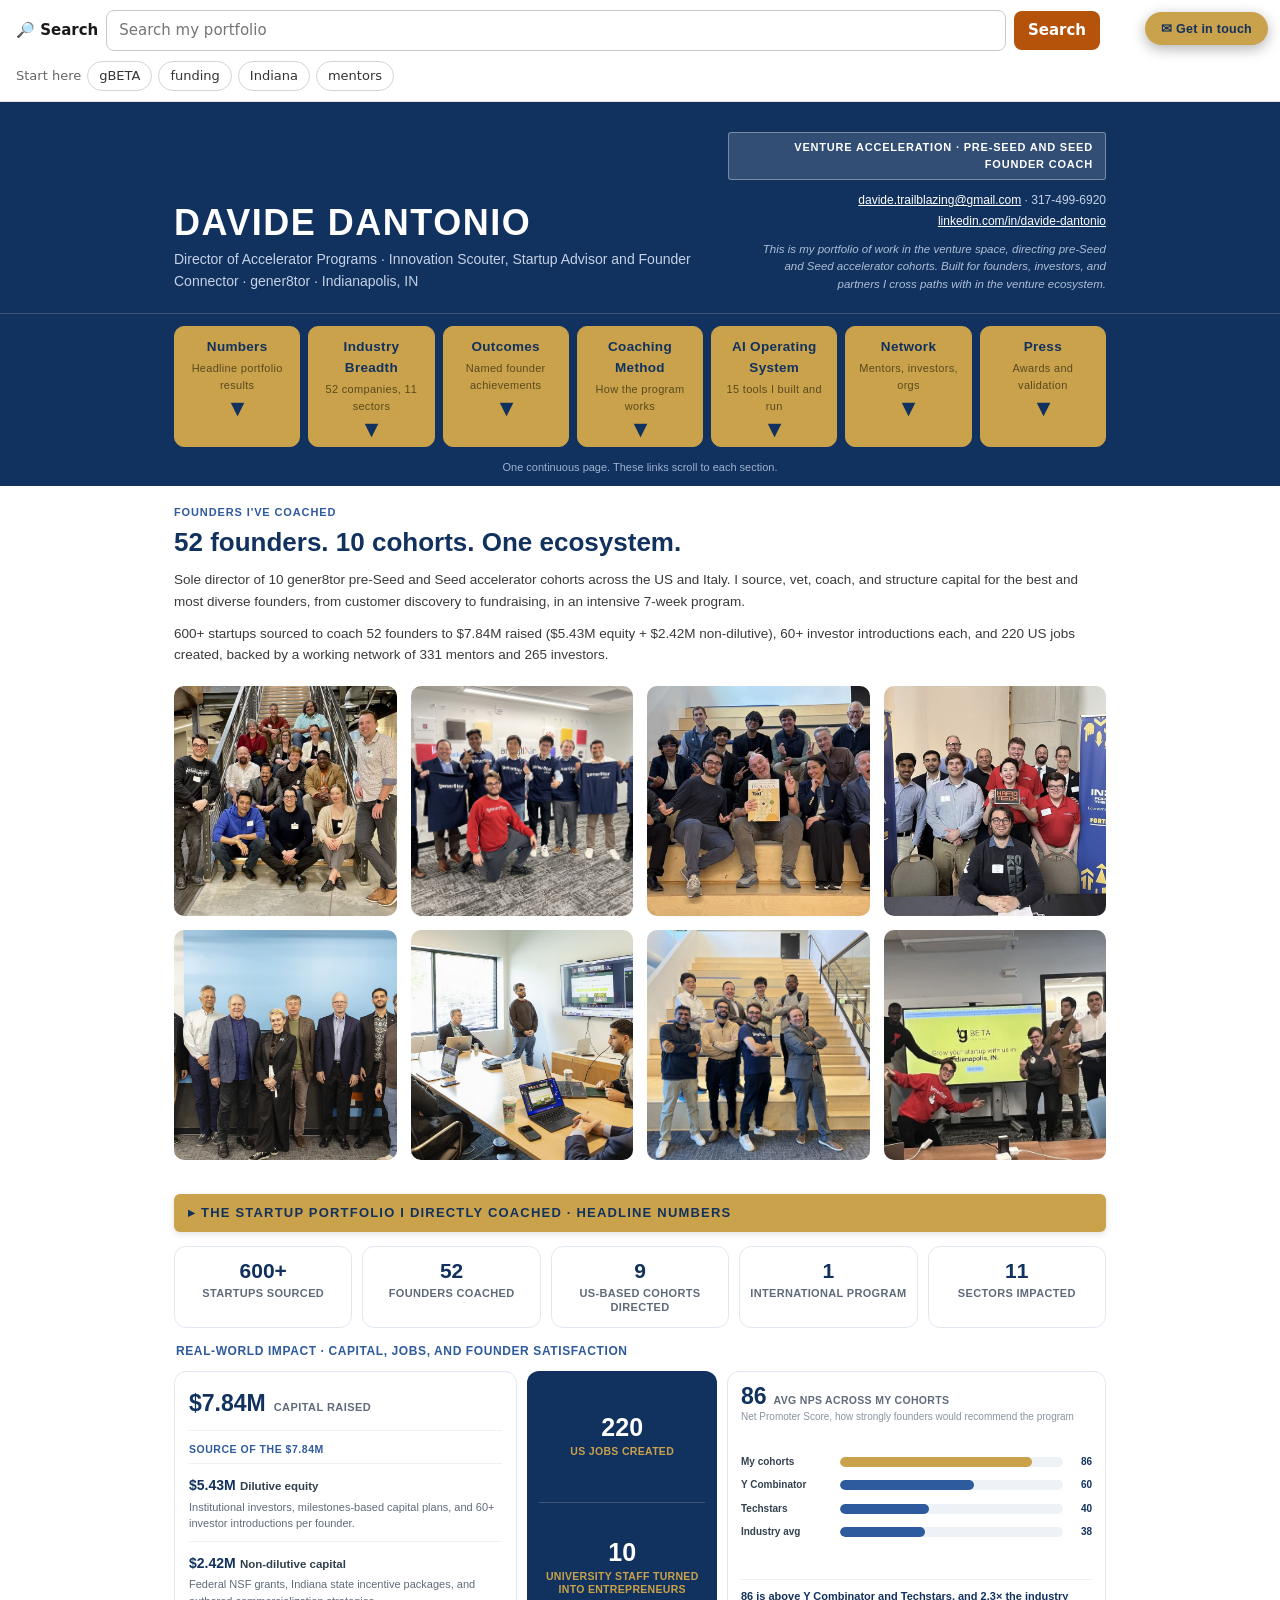
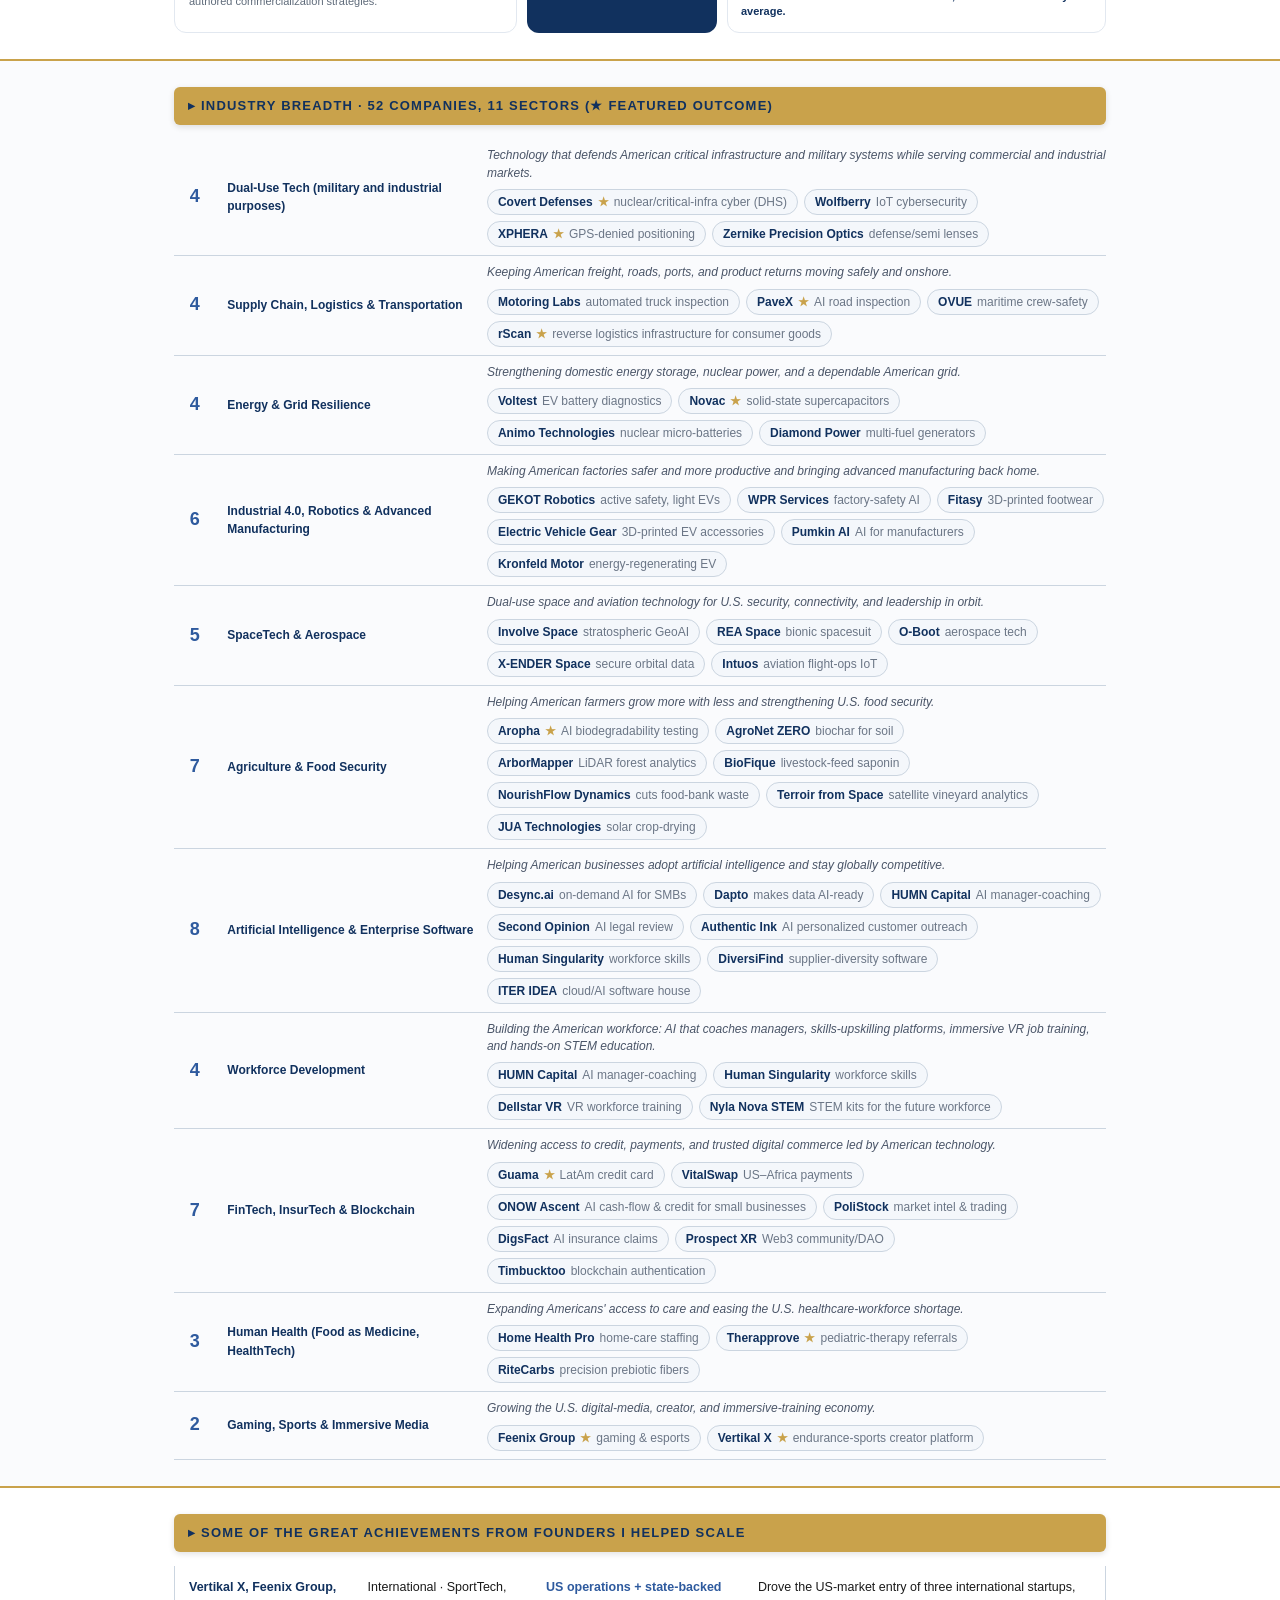
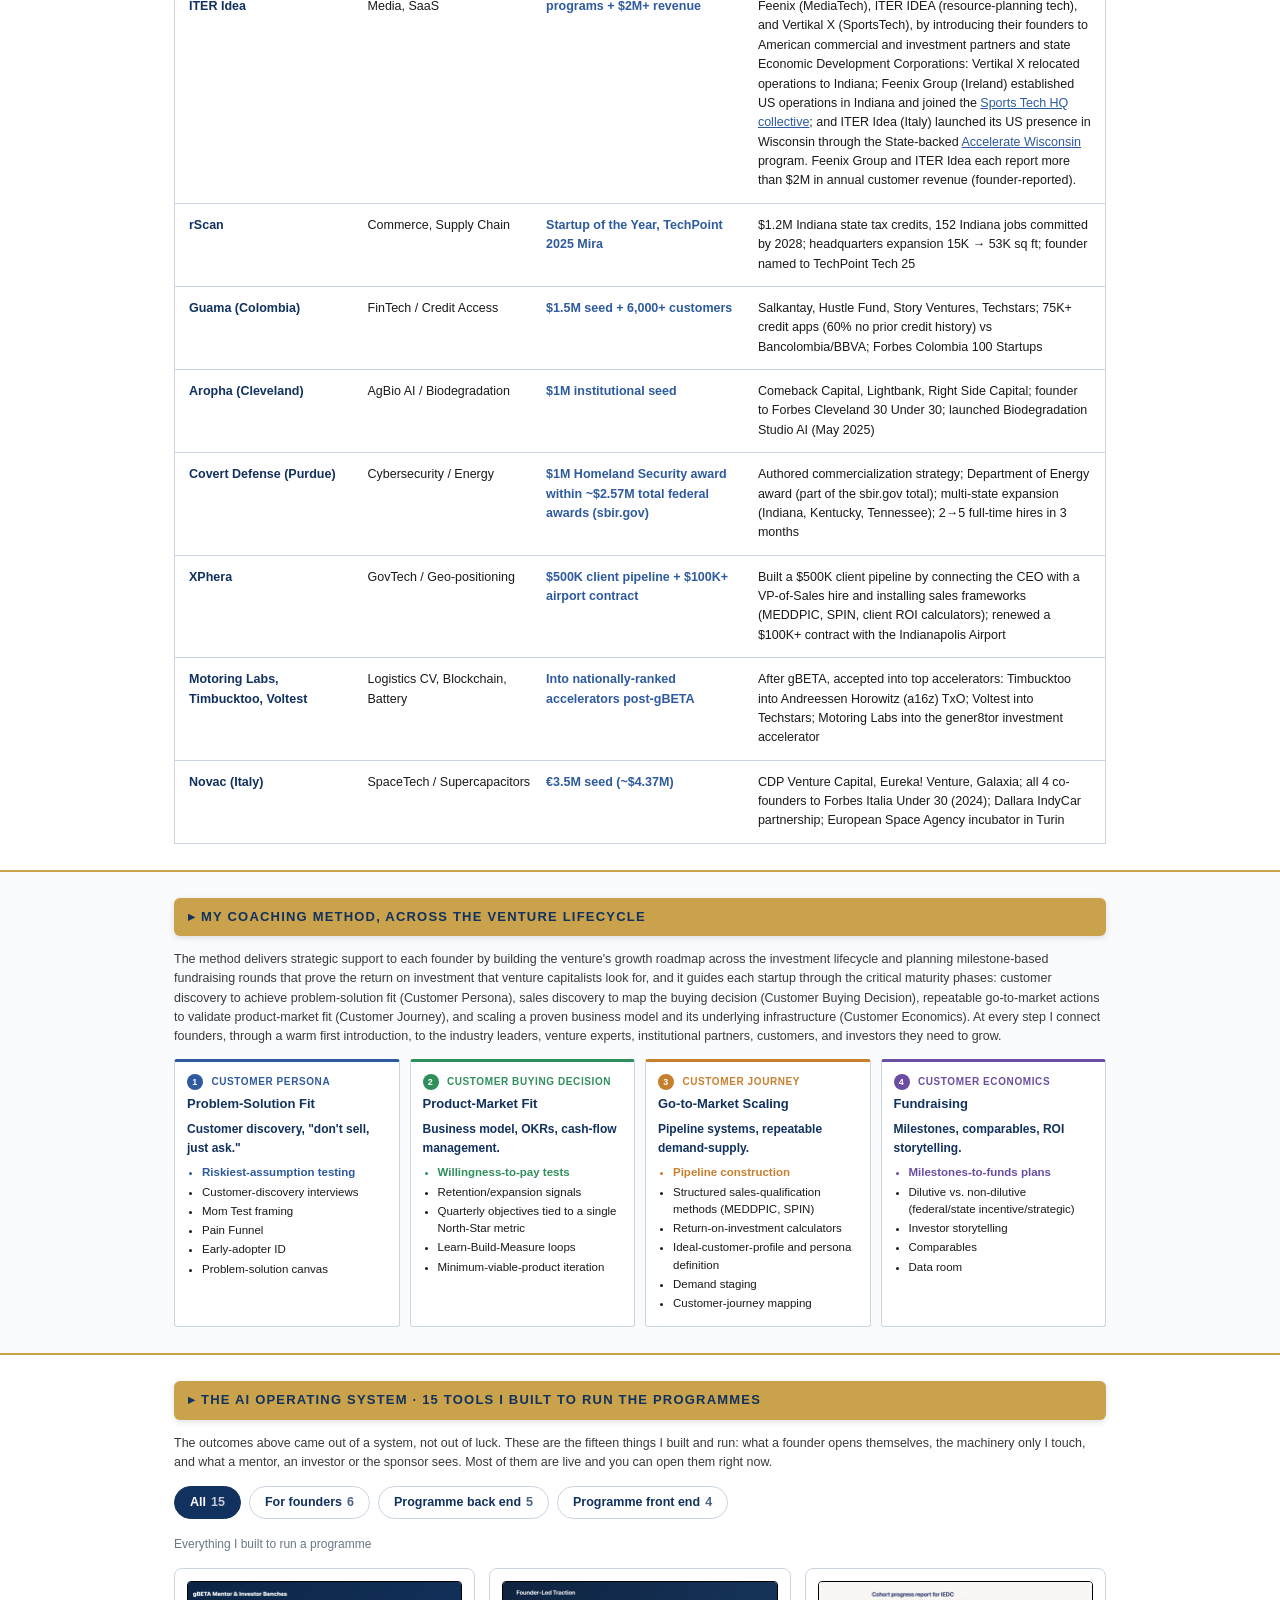
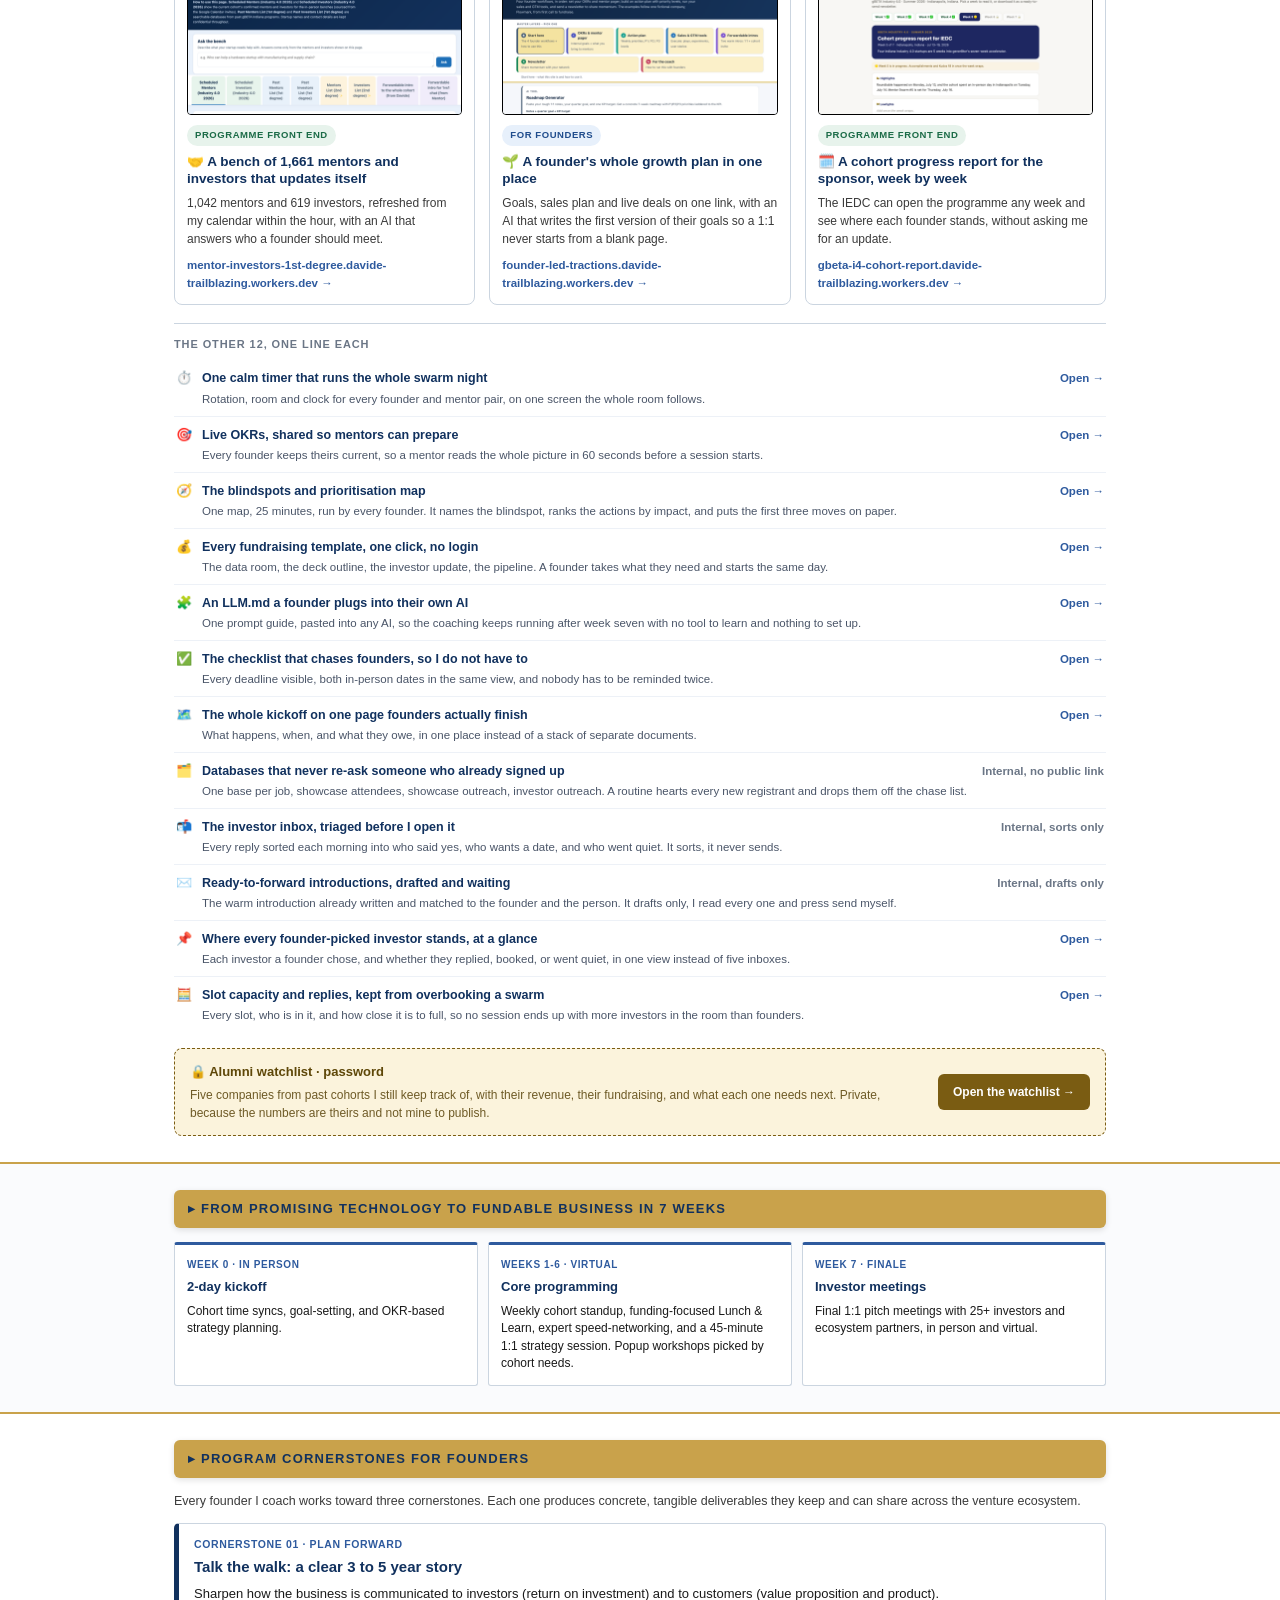
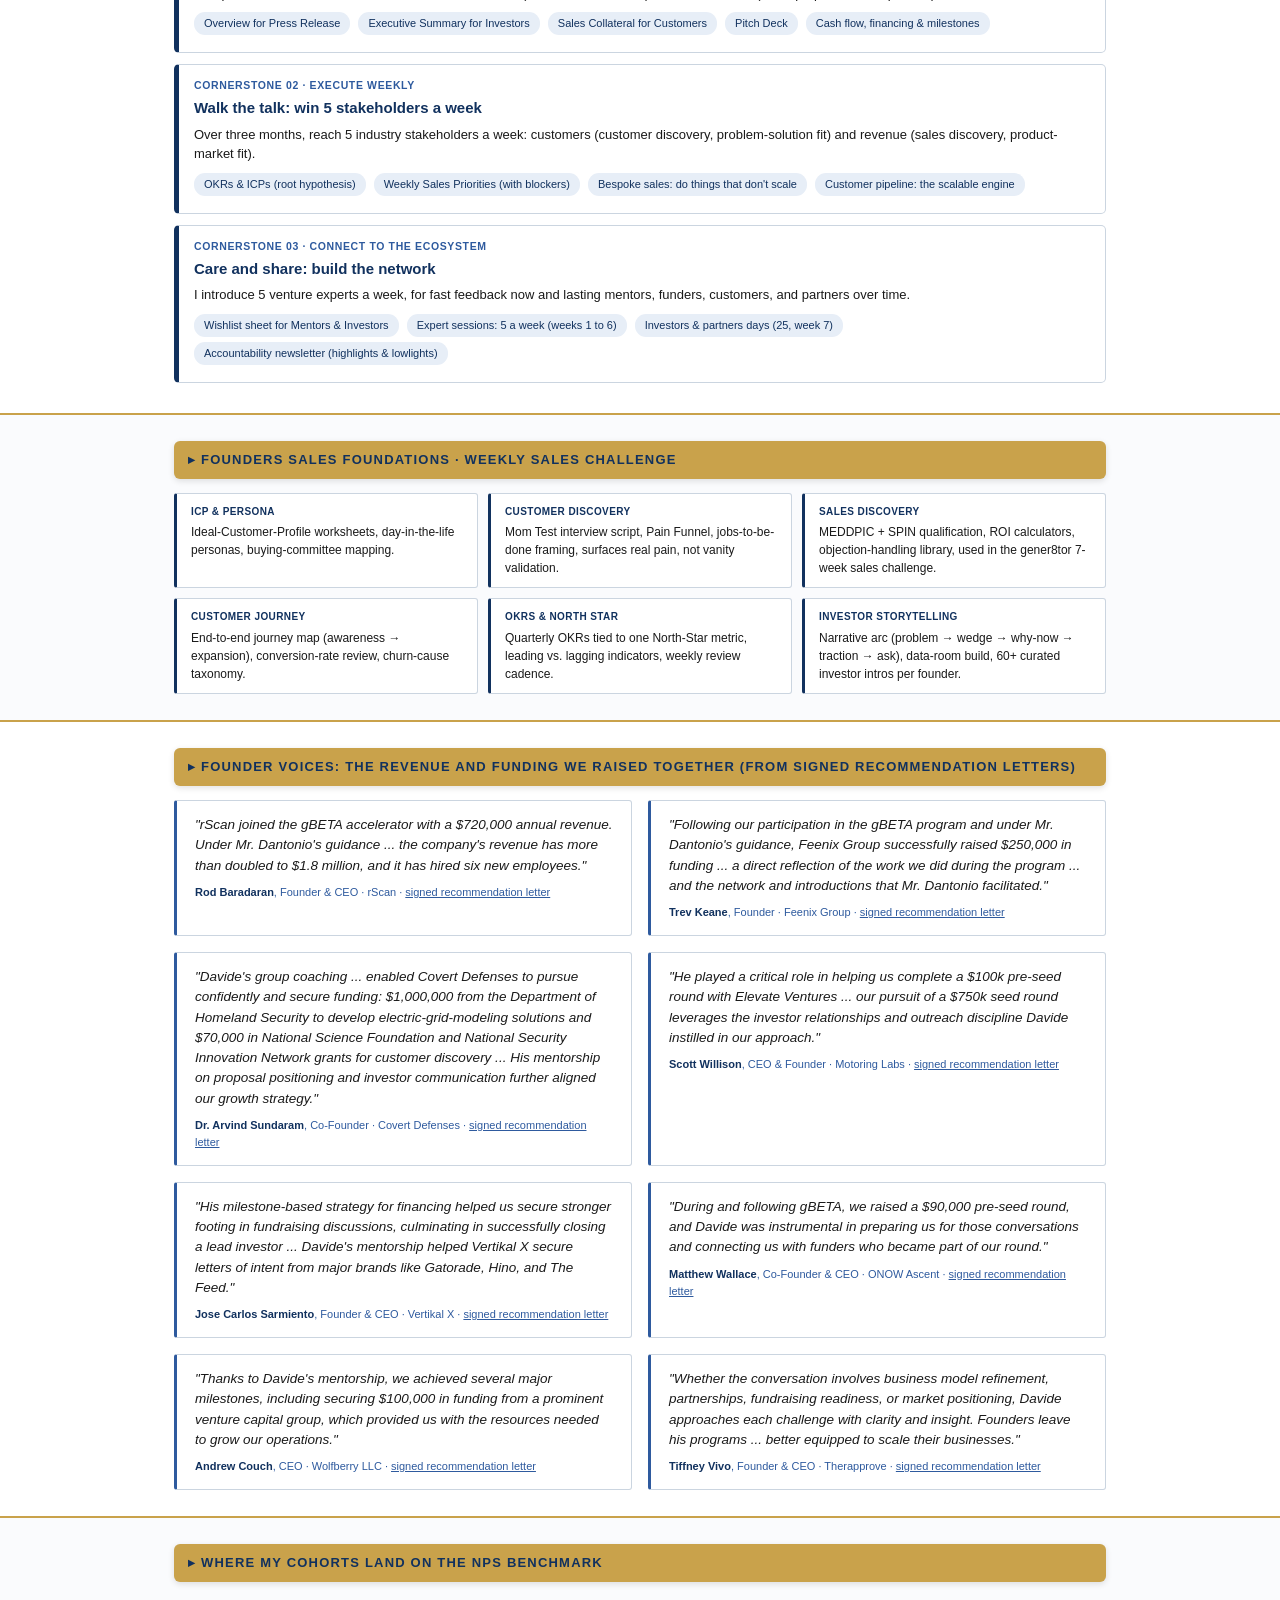
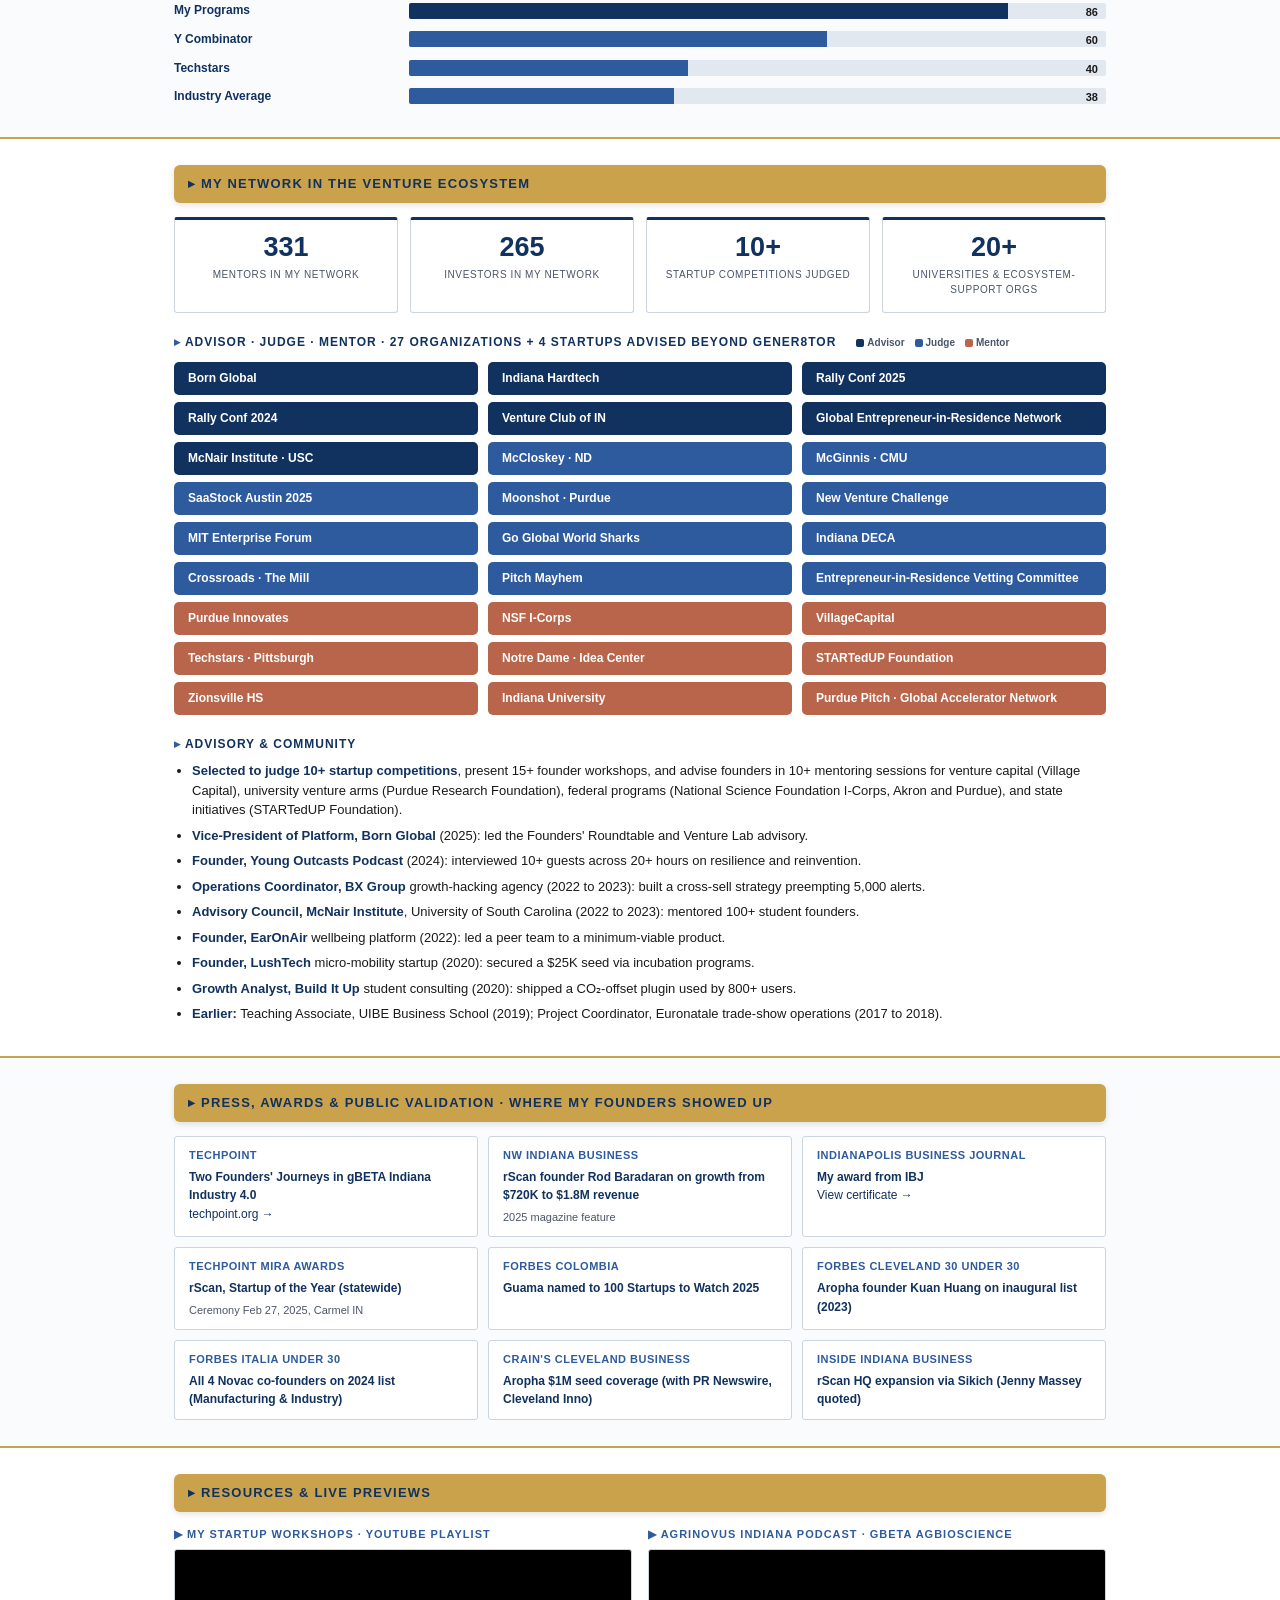
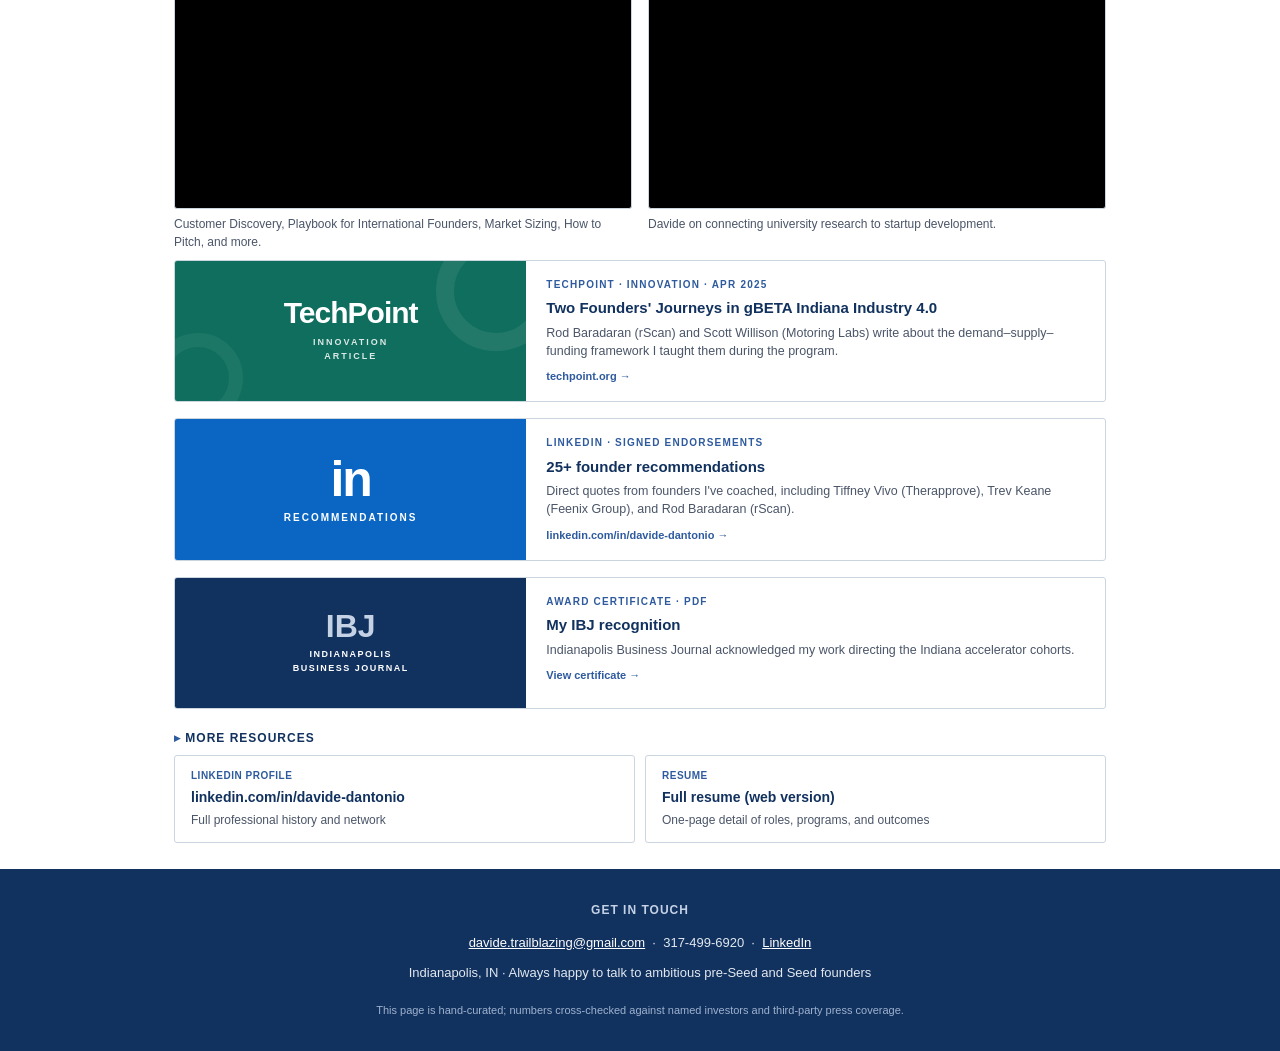
==== commit 0be42619: "Add The AI Operating System: 15 tools, four lenses, locked watchlist tile The portfolio proved the o" ====
--- a/index.html
+++ b/index.html
@@ -373,6 +373,75 @@
   }
 
   .secid { display:inline-block; background:#F59E0B; color:#111; font:700 10px/1 Arial,sans-serif; padding:3px 7px; border-radius:9px; margin-right:7px; vertical-align:middle; letter-spacing:.04em; }
+
+
+  /* ---- The AI Operating System ---- */
+  .aios-intro { font-size:12.5px; line-height:1.55; color:#3a3a3a; margin:4px 0 14px; }
+  .aios-lenses { display:flex; flex-wrap:wrap; gap:8px; margin:0 0 16px; }
+  .aios-lens {
+    font-family:inherit; font-size:12.5px; font-weight:700; cursor:pointer;
+    background:#fff; color:var(--navy); border:1.5px solid var(--border);
+    border-radius:999px; padding:8px 15px; line-height:1.2; transition:none;
+  }
+  .aios-lens:hover { border-color:var(--navy); }
+  .aios-lens[aria-selected="true"] { background:var(--navy); border-color:var(--navy); color:#fff; }
+  .aios-lens .aios-n { font-weight:800; opacity:.75; margin-left:5px; }
+  .aios-lenshint { font-size:12px; color:var(--light-gray); margin:0 0 14px; min-height:1.3em; }
+  .aios-spot { display:grid; grid-template-columns:repeat(3,1fr); gap:14px; margin-bottom:18px; }
+  .aios-card {
+    border:1px solid var(--border); border-radius:8px; background:#fff;
+    padding:12px; display:flex; flex-direction:column; min-width:0;
+  }
+  .aios-shotwrap { border:1.5px solid #000; border-radius:4px; overflow:hidden; margin-bottom:10px; background:#f4f7fb; }
+  .aios-shotwrap img { display:block; width:100%; height:132px; object-fit:cover; object-position:top center; }
+  .aios-tag {
+    display:inline-block; align-self:flex-start; font-size:9.5px; font-weight:800; letter-spacing:.06em;
+    text-transform:uppercase; padding:3px 8px; border-radius:999px; margin-bottom:7px;
+  }
+  .aios-tag.founders { background:#E7F0FB; color:#1F4C8C; }
+  .aios-tag.back     { background:#F1EEE4; color:#7A5C12; }
+  .aios-tag.front    { background:#E7F3EC; color:#1B6B47; }
+  .aios-card-t { font-size:13.5px; font-weight:800; color:var(--navy); line-height:1.3; margin-bottom:6px; }
+  .aios-card-d { font-size:12px; line-height:1.5; color:#3a3a3a; flex:1; }
+  .aios-card-l { font-size:11.5px; margin-top:9px; word-break:break-word; }
+  .aios-card-l a { color:var(--blue); font-weight:700; text-decoration:none; }
+  .aios-card-l a:hover { text-decoration:underline; }
+  .aios-card-l .aios-nolink { color:var(--light-gray); font-weight:700; }
+  .aios-restlabel {
+    font-size:11px; font-weight:800; letter-spacing:.9px; text-transform:uppercase;
+    color:var(--light-gray); margin:0 0 7px; padding-top:12px; border-top:1px solid var(--border);
+  }
+  .aios-rest { display:flex; flex-direction:column; }
+  .aios-row {
+    display:flex; align-items:baseline; gap:10px; padding:8px 2px;
+    border-bottom:1px solid #edf1f7; font-size:12.5px; min-width:0;
+  }
+  .aios-row:last-child { border-bottom:none; }
+  .aios-row-e { flex:none; font-size:13px; }
+  .aios-row-t { flex:1; min-width:0; color:var(--navy); font-weight:700; }
+  .aios-row-t span { display:block; font-weight:400; color:#4a5568; font-size:11.5px; line-height:1.45; margin-top:2px; }
+  .aios-row-a { flex:none; font-size:11.5px; font-weight:700; color:var(--blue); text-decoration:none; white-space:nowrap; }
+  .aios-row-a:hover { text-decoration:underline; }
+  .aios-row-a.off { color:var(--light-gray); }
+  .aios-lock {
+    display:flex; gap:14px; align-items:center; flex-wrap:wrap;
+    border:1.5px dashed #7A5C12; background:#FBF3DC; border-radius:8px;
+    padding:13px 15px; margin-top:16px;
+  }
+  .aios-lock-b { flex:1; min-width:230px; }
+  .aios-lock-t { font-size:13px; font-weight:800; color:#5E4708; margin-bottom:4px; }
+  .aios-lock-d { font-size:12px; line-height:1.5; color:#6E5A26; }
+  .aios-lock-a {
+    flex:none; font-size:12px; font-weight:800; text-decoration:none;
+    background:#7A5C12; color:#fff; padding:9px 15px; border-radius:6px; white-space:nowrap;
+  }
+  .aios-lock-a:hover { background:#5E4708; }
+  @media (max-width:760px) {
+    .aios-spot { grid-template-columns:1fr; }
+    .aios-shotwrap img { height:150px; }
+    .aios-row { flex-wrap:wrap; }
+  }
+  @media print { .aios-lenses { display:none; } }
 
   /* Print */
   @media print {
@@ -472,6 +541,10 @@
         <a class="tab-btn" href="#blk-coaching">
           Coaching Method
           <span class="tab-sub">How the program works</span>
+        </a>
+        <a class="tab-btn" href="#blk-aios">
+          AI Operating System
+          <span class="tab-sub">15 tools I built and run</span>
         </a>
         <a class="tab-btn" href="#blk-network">
           Network
@@ -700,6 +773,42 @@
     </div>
   </section>
 
+
+  <!-- BLOCK: The AI Operating System (15 tools, 4 lenses) -->
+  <section class="block" id="blk-aios">
+    <div class="container">
+      <div class="section-title">The AI Operating System &middot; 15 tools I built to run the programmes</div>
+      <p class="aios-intro">The outcomes above came out of a system, not out of luck. These are the fifteen things I built and run: what a founder opens themselves, the machinery only I touch, and what a mentor, an investor or the sponsor sees. Most of them are live and you can open them right now.</p>
+      <div class="aios-lenses" role="tablist" aria-label="Choose a lens"><button type="button" class="aios-lens" role="tab" aria-selected="true" data-lens="all" data-hint="Everything I built to run a programme">All<span class="aios-n">15</span></button><button type="button" class="aios-lens" role="tab" aria-selected="false" data-lens="founders" data-hint="What a founder opens themselves">For founders<span class="aios-n">6</span></button><button type="button" class="aios-lens" role="tab" aria-selected="false" data-lens="back" data-hint="The machinery only I run">Programme back end<span class="aios-n">5</span></button><button type="button" class="aios-lens" role="tab" aria-selected="false" data-lens="front" data-hint="What mentors, investors and the sponsor see">Programme front end<span class="aios-n">4</span></button></div>
+      <p class="aios-lenshint">Everything I built to run a programme</p>
+      <div class="aios-panel" data-panel="all"><div class="aios-spot"><div class="aios-card"><div class="aios-shotwrap"><img src="/aios/mentor-bench.png" alt="A bench of 1,661 mentors and investors that updates itself" loading="lazy"></div><span class="aios-tag front">Programme front end</span><div class="aios-card-t">🤝 A bench of 1,661 mentors and investors that updates itself</div><div class="aios-card-d">1,042 mentors and 619 investors, refreshed from my calendar within the hour, with an AI that answers who a founder should meet.</div><div class="aios-card-l"><a href="https://mentor-investors-1st-degree.davide-trailblazing.workers.dev" target="_blank" rel="noopener">mentor-investors-1st-degree.davide-trailblazing.workers.dev &rarr;</a></div></div><div class="aios-card"><div class="aios-shotwrap"><img src="/aios/founder-led.png" alt="A founder&#x27;s whole growth plan in one place" loading="lazy"></div><span class="aios-tag founders">For founders</span><div class="aios-card-t">🌱 A founder&#x27;s whole growth plan in one place</div><div class="aios-card-d">Goals, sales plan and live deals on one link, with an AI that writes the first version of their goals so a 1:1 never starts from a blank page.</div><div class="aios-card-l"><a href="https://founder-led-tractions.davide-trailblazing.workers.dev" target="_blank" rel="noopener">founder-led-tractions.davide-trailblazing.workers.dev &rarr;</a></div></div><div class="aios-card"><div class="aios-shotwrap"><img src="/aios/cohort-report.png" alt="A cohort progress report for the sponsor, week by week" loading="lazy"></div><span class="aios-tag front">Programme front end</span><div class="aios-card-t">🗓️ A cohort progress report for the sponsor, week by week</div><div class="aios-card-d">The IEDC can open the programme any week and see where each founder stands, without asking me for an update.</div><div class="aios-card-l"><a href="https://gbeta-i4-cohort-report.davide-trailblazing.workers.dev" target="_blank" rel="noopener">gbeta-i4-cohort-report.davide-trailblazing.workers.dev &rarr;</a></div></div></div><div class="aios-restlabel">The other 12, one line each</div><div class="aios-rest"><div class="aios-row"><span class="aios-row-e">⏱️</span><span class="aios-row-t">One calm timer that runs the whole swarm night<span>Rotation, room and clock for every founder and mentor pair, on one screen the whole room follows.</span></span><a class="aios-row-a" href="https://mentor-swarm-scheduler.davide-trailblazing.workers.dev" target="_blank" rel="noopener">Open &rarr;</a></div><div class="aios-row"><span class="aios-row-e">🎯</span><span class="aios-row-t">Live OKRs, shared so mentors can prepare<span>Every founder keeps theirs current, so a mentor reads the whole picture in 60 seconds before a session starts.</span></span><a class="aios-row-a" href="https://docs.google.com/spreadsheets/d/1a0Dx3sNWGI0h_DBLlJPqoUC6PWsODUsUVyBs6vLa3EE/edit" target="_blank" rel="noopener">Open &rarr;</a></div><div class="aios-row"><span class="aios-row-e">🧭</span><span class="aios-row-t">The blindspots and prioritisation map<span>One map, 25 minutes, run by every founder. It names the blindspot, ranks the actions by impact, and puts the first three moves on paper.</span></span><a class="aios-row-a" href="https://drive.google.com/file/d/1PG-KlEn_dZ0VZwbr8tP5Z--VWwgO2JP1/view" target="_blank" rel="noopener">Open &rarr;</a></div><div class="aios-row"><span class="aios-row-e">💰</span><span class="aios-row-t">Every fundraising template, one click, no login<span>The data room, the deck outline, the investor update, the pipeline. A founder takes what they need and starts the same day.</span></span><a class="aios-row-a" href="https://fundraising-for-founders.davide-trailblazing.workers.dev" target="_blank" rel="noopener">Open &rarr;</a></div><div class="aios-row"><span class="aios-row-e">🧩</span><span class="aios-row-t">An LLM.md a founder plugs into their own AI<span>One prompt guide, pasted into any AI, so the coaching keeps running after week seven with no tool to learn and nothing to set up.</span></span><a class="aios-row-a" href="https://docs.google.com/document/d/1c5szd3-7V_D5Pa7dLqX5P_TmfUyzg-4wMM2C3P8qfKI/edit" target="_blank" rel="noopener">Open &rarr;</a></div><div class="aios-row"><span class="aios-row-e">✅</span><span class="aios-row-t">The checklist that chases founders, so I do not have to<span>Every deadline visible, both in-person dates in the same view, and nobody has to be reminded twice.</span></span><a class="aios-row-a" href="https://program-deliverables.davide-trailblazing.workers.dev" target="_blank" rel="noopener">Open &rarr;</a></div><div class="aios-row"><span class="aios-row-e">🗺️</span><span class="aios-row-t">The whole kickoff on one page founders actually finish<span>What happens, when, and what they owe, in one place instead of a stack of separate documents.</span></span><a class="aios-row-a" href="https://program-overview.davide-trailblazing.workers.dev" target="_blank" rel="noopener">Open &rarr;</a></div><div class="aios-row"><span class="aios-row-e">🗂️</span><span class="aios-row-t">Databases that never re-ask someone who already signed up<span>One base per job, showcase attendees, showcase outreach, investor outreach. A routine hearts every new registrant and drops them off the chase list.</span></span><span class="aios-row-a off">Internal, no public link</span></div><div class="aios-row"><span class="aios-row-e">📬</span><span class="aios-row-t">The investor inbox, triaged before I open it<span>Every reply sorted each morning into who said yes, who wants a date, and who went quiet. It sorts, it never sends.</span></span><span class="aios-row-a off">Internal, sorts only</span></div><div class="aios-row"><span class="aios-row-e">✉️</span><span class="aios-row-t">Ready-to-forward introductions, drafted and waiting<span>The warm introduction already written and matched to the founder and the person. It drafts only, I read every one and press send myself.</span></span><span class="aios-row-a off">Internal, drafts only</span></div><div class="aios-row"><span class="aios-row-e">📌</span><span class="aios-row-t">Where every founder-picked investor stands, at a glance<span>Each investor a founder chose, and whether they replied, booked, or went quiet, in one view instead of five inboxes.</span></span><a class="aios-row-a" href="https://investor-wishlist-picks-tracker.davide-trailblazing.workers.dev" target="_blank" rel="noopener">Open &rarr;</a></div><div class="aios-row"><span class="aios-row-e">🧮</span><span class="aios-row-t">Slot capacity and replies, kept from overbooking a swarm<span>Every slot, who is in it, and how close it is to full, so no session ends up with more investors in the room than founders.</span></span><a class="aios-row-a" href="https://replies-tracker-2-allocate-slots.davide-trailblazing.workers.dev" target="_blank" rel="noopener">Open &rarr;</a></div></div></div><div class="aios-panel" data-panel="founders" hidden><div class="aios-spot"><div class="aios-card"><div class="aios-shotwrap"><img src="/aios/blindspots.png" alt="The blindspots and prioritisation map" loading="lazy"></div><span class="aios-tag founders">For founders</span><div class="aios-card-t">🧭 The blindspots and prioritisation map</div><div class="aios-card-d">One map, 25 minutes, run by every founder. It names the blindspot, ranks the actions by impact, and puts the first three moves on paper.</div><div class="aios-card-l"><a href="https://drive.google.com/file/d/1PG-KlEn_dZ0VZwbr8tP5Z--VWwgO2JP1/view" target="_blank" rel="noopener">PDF on Google Drive &rarr;</a></div></div><div class="aios-card"><div class="aios-shotwrap"><img src="/aios/fundraising.png" alt="Every fundraising template, one click, no login" loading="lazy"></div><span class="aios-tag founders">For founders</span><div class="aios-card-t">💰 Every fundraising template, one click, no login</div><div class="aios-card-d">The data room, the deck outline, the investor update, the pipeline. A founder takes what they need and starts the same day.</div><div class="aios-card-l"><a href="https://fundraising-for-founders.davide-trailblazing.workers.dev" target="_blank" rel="noopener">fundraising-for-founders.davide-trailblazing.workers.dev &rarr;</a></div></div><div class="aios-card"><div class="aios-shotwrap"><img src="/aios/llm-md.png" alt="An LLM.md a founder plugs into their own AI" loading="lazy"></div><span class="aios-tag founders">For founders</span><div class="aios-card-t">🧩 An LLM.md a founder plugs into their own AI</div><div class="aios-card-d">One prompt guide, pasted into any AI, so the coaching keeps running after week seven with no tool to learn and nothing to set up.</div><div class="aios-card-l"><a href="https://docs.google.com/document/d/1c5szd3-7V_D5Pa7dLqX5P_TmfUyzg-4wMM2C3P8qfKI/edit" target="_blank" rel="noopener">Google Doc &rarr;</a></div></div></div><div class="aios-restlabel">The other 3, one line each</div><div class="aios-rest"><div class="aios-row"><span class="aios-row-e">🌱</span><span class="aios-row-t">A founder&#x27;s whole growth plan in one place<span>Goals, sales plan and live deals on one link, with an AI that writes the first version of their goals so a 1:1 never starts from a blank page.</span></span><a class="aios-row-a" href="https://founder-led-tractions.davide-trailblazing.workers.dev" target="_blank" rel="noopener">Open &rarr;</a></div><div class="aios-row"><span class="aios-row-e">✅</span><span class="aios-row-t">The checklist that chases founders, so I do not have to<span>Every deadline visible, both in-person dates in the same view, and nobody has to be reminded twice.</span></span><a class="aios-row-a" href="https://program-deliverables.davide-trailblazing.workers.dev" target="_blank" rel="noopener">Open &rarr;</a></div><div class="aios-row"><span class="aios-row-e">🗺️</span><span class="aios-row-t">The whole kickoff on one page founders actually finish<span>What happens, when, and what they owe, in one place instead of a stack of separate documents.</span></span><a class="aios-row-a" href="https://program-overview.davide-trailblazing.workers.dev" target="_blank" rel="noopener">Open &rarr;</a></div></div></div><div class="aios-panel" data-panel="back" hidden><div class="aios-spot"><div class="aios-card"><div class="aios-shotwrap"><img src="/aios/databases.svg" alt="Databases that never re-ask someone who already signed up" loading="lazy"></div><span class="aios-tag back">Programme back end</span><div class="aios-card-t">🗂️ Databases that never re-ask someone who already signed up</div><div class="aios-card-d">One base per job, showcase attendees, showcase outreach, investor outreach. A routine hearts every new registrant and drops them off the chase list.</div><div class="aios-card-l"><span class="aios-nolink">Internal, no public link</span></div></div><div class="aios-card"><div class="aios-shotwrap"><img src="/aios/inbox-triage.svg" alt="The investor inbox, triaged before I open it" loading="lazy"></div><span class="aios-tag back">Programme back end</span><div class="aios-card-t">📬 The investor inbox, triaged before I open it</div><div class="aios-card-d">Every reply sorted each morning into who said yes, who wants a date, and who went quiet. It sorts, it never sends.</div><div class="aios-card-l"><span class="aios-nolink">Internal, sorts only</span></div></div><div class="aios-card"><div class="aios-shotwrap"><img src="/aios/intro-drafts.svg" alt="Ready-to-forward introductions, drafted and waiting" loading="lazy"></div><span class="aios-tag back">Programme back end</span><div class="aios-card-t">✉️ Ready-to-forward introductions, drafted and waiting</div><div class="aios-card-d">The warm introduction already written and matched to the founder and the person. It drafts only, I read every one and press send myself.</div><div class="aios-card-l"><span class="aios-nolink">Internal, drafts only</span></div></div></div><div class="aios-restlabel">The other 2, one line each</div><div class="aios-rest"><div class="aios-row"><span class="aios-row-e">📌</span><span class="aios-row-t">Where every founder-picked investor stands, at a glance<span>Each investor a founder chose, and whether they replied, booked, or went quiet, in one view instead of five inboxes.</span></span><a class="aios-row-a" href="https://investor-wishlist-picks-tracker.davide-trailblazing.workers.dev" target="_blank" rel="noopener">Open &rarr;</a></div><div class="aios-row"><span class="aios-row-e">🧮</span><span class="aios-row-t">Slot capacity and replies, kept from overbooking a swarm<span>Every slot, who is in it, and how close it is to full, so no session ends up with more investors in the room than founders.</span></span><a class="aios-row-a" href="https://replies-tracker-2-allocate-slots.davide-trailblazing.workers.dev" target="_blank" rel="noopener">Open &rarr;</a></div></div></div><div class="aios-panel" data-panel="front" hidden><div class="aios-spot"><div class="aios-card"><div class="aios-shotwrap"><img src="/aios/swarm.png" alt="One calm timer that runs the whole swarm night" loading="lazy"></div><span class="aios-tag front">Programme front end</span><div class="aios-card-t">⏱️ One calm timer that runs the whole swarm night</div><div class="aios-card-d">Rotation, room and clock for every founder and mentor pair, on one screen the whole room follows.</div><div class="aios-card-l"><a href="https://mentor-swarm-scheduler.davide-trailblazing.workers.dev" target="_blank" rel="noopener">mentor-swarm-scheduler.davide-trailblazing.workers.dev &rarr;</a></div></div><div class="aios-card"><div class="aios-shotwrap"><img src="/aios/okrs.png" alt="Live OKRs, shared so mentors can prepare" loading="lazy"></div><span class="aios-tag front">Programme front end</span><div class="aios-card-t">🎯 Live OKRs, shared so mentors can prepare</div><div class="aios-card-d">Every founder keeps theirs current, so a mentor reads the whole picture in 60 seconds before a session starts.</div><div class="aios-card-l"><a href="https://docs.google.com/spreadsheets/d/1a0Dx3sNWGI0h_DBLlJPqoUC6PWsODUsUVyBs6vLa3EE/edit" target="_blank" rel="noopener">Google Sheet and Slides &rarr;</a></div></div><div class="aios-card"><div class="aios-shotwrap"><img src="/aios/mentor-bench.png" alt="A bench of 1,661 mentors and investors that updates itself" loading="lazy"></div><span class="aios-tag front">Programme front end</span><div class="aios-card-t">🤝 A bench of 1,661 mentors and investors that updates itself</div><div class="aios-card-d">1,042 mentors and 619 investors, refreshed from my calendar within the hour, with an AI that answers who a founder should meet.</div><div class="aios-card-l"><a href="https://mentor-investors-1st-degree.davide-trailblazing.workers.dev" target="_blank" rel="noopener">mentor-investors-1st-degree.davide-trailblazing.workers.dev &rarr;</a></div></div></div><div class="aios-restlabel">The other 1, one line each</div><div class="aios-rest"><div class="aios-row"><span class="aios-row-e">🗓️</span><span class="aios-row-t">A cohort progress report for the sponsor, week by week<span>The IEDC can open the programme any week and see where each founder stands, without asking me for an update.</span></span><a class="aios-row-a" href="https://gbeta-i4-cohort-report.davide-trailblazing.workers.dev" target="_blank" rel="noopener">Open &rarr;</a></div></div></div>
+      <div class="aios-lock"><div class="aios-lock-b"><div class="aios-lock-t">&#128274; Alumni watchlist &middot; password</div><div class="aios-lock-d">Five companies from past cohorts I still keep track of, with their revenue, their fundraising, and what each one needs next. Private, because the numbers are theirs and not mine to publish.</div></div><a class="aios-lock-a" href="https://startup-watchlist.davide-trailblazing.workers.dev" target="_blank" rel="noopener">Open the watchlist &rarr;</a></div>
+    </div>
+  <script>
+(function(){
+  var root = document.getElementById('blk-aios');
+  if (!root) return;
+  var btns = root.querySelectorAll('.aios-lens');
+  var panels = root.querySelectorAll('.aios-panel');
+  var hint = root.querySelector('.aios-lenshint');
+  function pick(key){
+    for (var i=0;i<btns.length;i++){
+      var on = btns[i].getAttribute('data-lens') === key;
+      btns[i].setAttribute('aria-selected', on ? 'true' : 'false');
+      if (on && hint) hint.textContent = btns[i].getAttribute('data-hint');
+    }
+    for (var j=0;j<panels.length;j++){
+      panels[j].hidden = panels[j].getAttribute('data-panel') !== key;
+    }
+  }
+  for (var b=0;b<btns.length;b++){
+    btns[b].addEventListener('click', function(){ pick(this.getAttribute('data-lens')); });
+  }
+  pick('all');
+})();
+</script>
+  </section>
+
   <!-- BLOCK: How the 7-week program runs (3-phase timeline) -->
   <section class="block" id="blk-program">
     <div class="container">
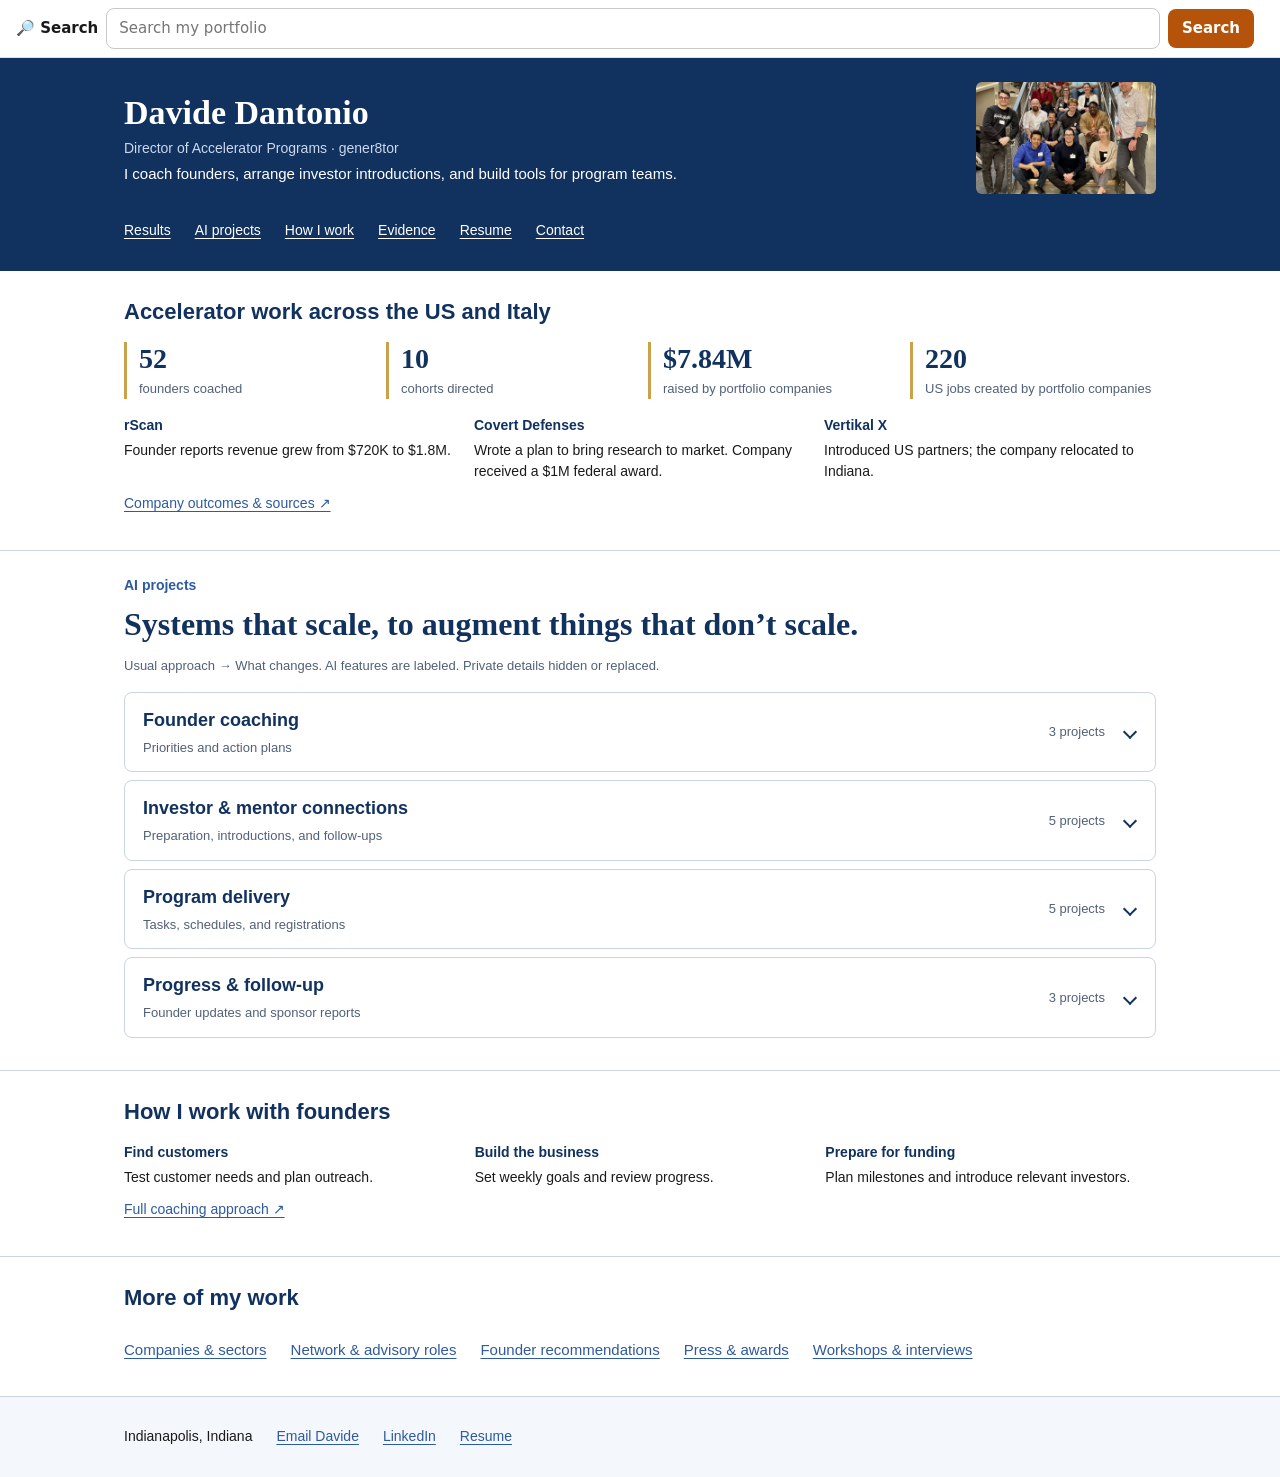
==== commit 8b88b09b: "Add the 32 AI Operating System screenshots and split out the two long pages The AI Operating System " ====
--- a/index.html
+++ b/index.html
@@ -1,1153 +1,178 @@
-<!DOCTYPE html>
-<html lang="en">
-<head>
-<meta charset="UTF-8">
-<link rel="icon" type="image/gif" href="/favicon.gif">
-<meta name="viewport" content="width=device-width, initial-scale=1.0">
-<title>Davide Dantonio · Director of Accelerator Programs · Portfolio</title>
-<meta name="description" content="Davide Dantonio, gener8tor Director of Accelerator Programs. Portfolio of venture outcomes across 52 companies and 10 accelerator cohorts.">
+<!doctype html><html lang="en"><head><meta charset="utf-8"><meta name="viewport" content="width=device-width,initial-scale=1">
+<title>Davide Dantonio · Venture portfolio</title><meta name="description" content="Accelerator programs, founder coaching, and practical AI projects by Davide Dantonio."><link rel="icon" href="favicon.gif">
 <style>
-  :root {
-    --navy: #11315E;
-    --blue: #2E5A9E;
-    --body: #1a1a1a;
-    --mid-gray: #4a5568;
-    --light-gray: #6b7686;
-    --border: #cbd5e0;
-    --bg-soft: #f4f7fb;
-    --bg-softer: #fafbfd;
+  /* AI projects: readable context and full-resolution evidence. */
+  #blk-aios .container { max-width:1280px; }
+  .aios-kicker { color:var(--blue); font-size:14px; font-weight:700; margin:0 0 10px; }
+  .aios-heading { font:600 clamp(27px,4vw,38px)/1.15 Georgia,serif; color:var(--navy); margin:0 0 14px; max-width:900px; }
+  .aios-intro { font-size:16px; line-height:1.6; max-width:780px; margin:0 0 12px; }
+  .aios-note { color:#526078; font-size:13px; margin:0 0 28px; max-width:780px; }
+  .aios-project { display:grid; grid-template-columns:minmax(240px,.75fr) minmax(0,2.25fr); gap:36px; padding:36px 0; border-top:1px solid var(--border); align-items:start; break-inside:avoid; }
+  .aios-copy, .aios-project figure { min-width:0; }
+  .aios-for { font-size:12px; color:#526078; margin:0 0 7px; }
+  .aios-project h3 { color:var(--navy); font:600 25px/1.2 Georgia,serif; margin:0 0 20px; }
+  .aios-copy dl { display:grid; gap:15px; }
+  .aios-copy dl div { border-left:3px solid #a35032; padding-left:12px; }
+  .aios-copy dl .aios-solution { border-color:#277653; }
+  .aios-copy dt { font-size:12px; font-weight:750; color:#813b24; margin:0 0 3px; }
+  .aios-project .aios-solution dt { color:#216044; }
+  .aios-project dd { font-size:15px; line-height:1.6; }
+  .aios-access { font-size:12px; color:#526078; margin:20px 0 4px; }
+  .aios-source { font-size:14px; overflow-wrap:anywhere; }
+  .aios-source a { display:inline-flex; align-items:center; min-height:44px; font-weight:650; }
+  .aios-project figure { margin:0; }
+  .aios-shotwrap { display:block; border:1.5px solid #000; background:#fff; cursor:zoom-in; }
+  .aios-shotwrap img { display:block; width:100%; height:auto; }
+  .aios-shotwrap picture { display:block; }
+  .aios-project figcaption { margin-bottom:12px; line-height:1.4; }
+  .aios-project figcaption strong { display:block; font-size:19px; font-weight:600; color:var(--navy); }
+  .aios-image-actions { display:flex; justify-content:space-between; flex-wrap:wrap; gap:0 16px; margin-top:5px; }
+  .aios-evidence-link, .aios-enlarge { display:inline-flex; align-items:center; min-height:44px; font-size:14px; line-height:1.5; font-weight:650; }
+  .aios-image-note { font-size:12px; color:#526078; margin:2px 0 0; }
+  .aios-project--text { display:block; }
+  .aios-project--text .aios-copy { max-width:720px; }
+  .aios-unavailable { margin-top:12px; font-size:12px; color:#526078; }
+  #blk-aios a:hover { text-decoration-thickness:2px; }
+  #blk-aios a:focus-visible, #blk-aios summary:focus-visible { outline:3px solid #2E5A9E; outline-offset:4px; }
+  #blk-aios a:active { opacity:.8; }
+  .aios-cluster { border:1px solid var(--border); border-radius:8px; margin:12px 0; }
+  .aios-cluster summary { display:grid; grid-template-columns:minmax(0,1fr) auto 12px; align-items:center; gap:20px; cursor:pointer; padding:20px 24px; color:var(--navy); list-style:none; border-radius:8px; }
+  .aios-cluster summary::-webkit-details-marker { display:none; }
+  .aios-cluster summary::after { content:''; width:8px; height:8px; border:solid currentColor; border-width:0 2px 2px 0; transform:rotate(45deg); }
+  .aios-cluster[open] > summary::after { transform:rotate(225deg); }
+  .aios-cluster summary:hover, .aios-cluster[open] > summary { background:var(--bg-soft); }
+  .aios-cluster-text { display:grid; gap:4px; }
+  .aios-cluster-title { font-size:20px; font-weight:650; }
+  .aios-cluster-desc, .aios-cluster-count { font-size:14px; color:#526078; }
+  .aios-cluster-count { white-space:nowrap; }
+  .aios-cluster .aios-projects { padding:0 24px; }
+  .aios-cluster .aios-project:first-child { border-top:0; }
+  @media (max-width:1100px) { .aios-project { grid-template-columns:1fr; gap:18px; } .aios-copy dl { grid-template-columns:1fr 1fr; gap:24px; } .aios-project h3 { font-size:24px; } .aios-access { margin-top:12px; } }
+  @media (max-width:600px) { .aios-copy dl { grid-template-columns:1fr; gap:14px; } .aios-project figcaption strong { font-size:18px; } .aios-cluster summary { grid-template-columns:minmax(0,1fr) 12px; gap:8px 12px; padding:16px; } .aios-cluster-title { font-size:18px; } .aios-cluster-count { grid-row:2; } .aios-cluster summary::after { grid-column:2; grid-row:1 / 3; } .aios-cluster .aios-projects { padding:0 12px; } }
+  @media (max-width:600px) {
+    body .ssbar { padding:58px 16px 10px !important; }
+    body .ssbar .sschips { display:none; }
   }
-  * { box-sizing: border-box; margin: 0; padding: 0; }
-  html { scroll-behavior: smooth; }
-  body {
-    font-family: -apple-system, BlinkMacSystemFont, 'Segoe UI', Roboto, 'Helvetica Neue', Arial, sans-serif;
-    color: var(--body);
-    background: #fff;
-    line-height: 1.55;
-    font-size: 15px;
+  @media (prefers-reduced-motion:reduce) { html { scroll-behavior:auto; } }
+
+  :root { --navy:#11315e; --blue:#2e5a9e; --border:#cbd5e0; --bg-soft:#f4f7fb; }
+  * { box-sizing:border-box; }
+  html { scroll-padding-top:90px; }
+  body { margin:0; color:#1a1a1a; background:#fff; font:15px/1.5 -apple-system,BlinkMacSystemFont,'Segoe UI',sans-serif; }
+  a { color:var(--blue); text-underline-offset:3px; }
+  a:focus-visible, summary:focus-visible { outline:3px solid #2e5a9e; outline-offset:4px; }
+  .container, #blk-aios .container { max-width:1080px; margin:auto; padding:0 24px; }
+  body .ssbar { padding:8px 16px !important; }
+  .skim-header { background:var(--navy); color:white; padding:24px 0 18px; }
+  .skim-header .container { display:grid; grid-template-columns:1fr auto; gap:8px 24px; align-items:center; }
+  .skim-header h1 { margin:0 0 4px; font:600 clamp(27px,4vw,34px)/1.2 Georgia,serif; }
+  .skim-header p { margin:4px 0; }
+  .skim-role { color:#cbd8ed; font-size:14px; }
+  .skim-header img { width:180px; height:112px; object-fit:cover; border-radius:6px; }
+  .skim-nav { grid-column:1 / -1; display:flex; gap:4px 24px; flex-wrap:wrap; }
+  .skim-nav a { color:#fff; min-height:44px; display:inline-flex; align-items:center; font-size:14px; }
+  .block { padding:24px 0; border-bottom:1px solid var(--border); }
+  .section-title { color:var(--navy); font-size:22px; margin:0 0 14px; }
+  .skim-stats { display:grid; grid-template-columns:repeat(4,1fr); gap:16px; margin:0 0 16px; }
+  .skim-stats div { border-left:3px solid #c9a24b; padding-left:12px; }
+  .skim-stats dt { font:600 28px/1.2 Georgia,serif; color:var(--navy); }
+  .skim-stats dd { margin:4px 0 0; font-size:13px; color:#526078; }
+  .skim-wins { display:grid; grid-template-columns:repeat(3,1fr); gap:18px; }
+  .skim-wins p { margin:0; font-size:14px; }
+  .skim-wins strong { display:block; color:var(--navy); margin-bottom:4px; }
+  .skim-link { display:inline-flex; align-items:center; min-height:44px; font-size:14px; }
+  .aios-heading { max-width:790px; font-size:clamp(25px,3.5vw,32px); }
+  .aios-note { margin-bottom:16px; }
+  .aios-cluster { margin:8px 0; }
+  .aios-cluster summary { padding:14px 18px; }
+  .aios-cluster-title { font-size:18px; }
+  .aios-cluster-text { grid-column:1; grid-row:1; }
+  .aios-cluster-count { grid-column:2; grid-row:1; }
+  .aios-cluster-desc, .aios-cluster-count { font-size:13px; }
+  .aios-item { display:grid; grid-template-columns:minmax(0,1fr) 170px; gap:20px; align-items:center; padding:12px 0; border-top:1px solid var(--border); }
+  .aios-item:first-child { border-top:0; }
+  .aios-item h3 { font-size:17px; line-height:1.3; margin:0; }
+  .aios-item h3 a { display:inline-flex; align-items:center; min-height:44px; color:var(--navy); }
+  .aios-item p { margin:0; font-size:14px; max-width:560px; }
+  .aios-comparison { display:grid; gap:3px; }
+  .aios-standard { color:#596579; }
+  .aios-change { color:#216044; }
+  .aios-change--ai { color:var(--blue); }
+  .aios-thumbnail { display:block; font-size:12px; text-align:right; }
+  .aios-thumbnail img { display:block; width:100%; height:86px; object-fit:contain; border:1px solid #000; background:var(--bg-soft); }
+  .aios-thumbnail span { display:block; padding-top:4px; }
+  .aios-no-preview { font-size:12px; color:#526078; text-align:right; }
+  .skim-method { display:grid; grid-template-columns:repeat(3,1fr); gap:20px; }
+  .skim-method p { margin:0; font-size:14px; }
+  .skim-method strong { display:block; color:var(--navy); margin-bottom:4px; }
+  .skim-evidence { display:flex; flex-wrap:wrap; gap:4px 24px; }
+  .skim-evidence a { min-height:44px; display:inline-flex; align-items:center; }
+  .skim-footer { background:var(--bg-soft); padding:18px 0; font-size:14px; }
+  .skim-footer .container { display:flex; gap:12px 24px; flex-wrap:wrap; align-items:center; }
+  .skim-footer a { display:inline-flex; align-items:center; min-height:44px; }
+  .detail-nav { position:sticky; top:0; z-index:10; background:#fff; border-bottom:1px solid var(--border); padding:8px 24px; }
+  .detail-nav a { display:inline-flex; align-items:center; min-height:44px; }
+  .project-library { max-width:1280px; margin:auto; padding:24px; }
+  .project-library .aios-project { scroll-margin-top:75px; }
+  @media(max-width:600px) {
+    body .ssbar label { position:absolute; width:1px; height:1px; overflow:hidden; clip-path:inset(50%); white-space:nowrap; }
+    .skim-header .container { grid-template-columns:1fr; }
+    .skim-header img { display:none; }
+    .skim-nav { gap:0 20px; }
+    .skim-stats { grid-template-columns:repeat(2,1fr); }
+    .skim-wins, .skim-method { grid-template-columns:1fr; gap:12px; }
+    .aios-cluster summary { grid-template-columns:minmax(0,1fr) auto 8px; gap:10px; padding:12px; }
+    .aios-cluster-count { grid-row:1; }
+    .aios-cluster summary::after { grid-column:3; grid-row:1; }
+    .aios-cluster-desc { font-size:12px; }
+    .aios-item { grid-template-columns:minmax(0,1fr) 90px; gap:12px; padding:10px 0; }
+    .aios-item h3 { font-size:16px; }
+    .aios-item p { font-size:13px; }
+    .aios-thumbnail img { height:66px; }
+    .aios-thumbnail span { font-size:11px; }
   }
-  .container { max-width: 980px; margin: 0 auto; padding: 0 24px; }
-  a { color: var(--blue); }
-
-  /* Version badge */
-  .version-badge {
-    position: fixed; top: 12px; right: 12px; z-index: 9999;
-    background: #b8654b; color: #fff;
-    font-size: 11px; font-weight: 700; letter-spacing: 0.04em;
-    padding: 6px 12px; border-radius: 999px;
-    box-shadow: 0 3px 10px rgba(0,0,0,0.25);
-  }
-
-  /* Infographic download pill */
-  .dl-infographic {
-    position: fixed; top: 44px; right: 12px; z-index: 9998;
-    background: var(--navy); color: #fff;
-    font-size: 12px; font-weight: 700; letter-spacing: 0.02em;
-    padding: 8px 14px; border-radius: 999px; text-decoration: none;
-    box-shadow: 0 4px 14px rgba(10,37,64,0.28);
-  }
-  .dl-infographic:hover { box-shadow: 0 6px 18px rgba(10,37,64,0.38); }
-
-  /* Header */
-  header {
-    background: var(--navy);
-    color: #fff;
-    padding: 30px 0 0;
-  }
-  .header-grid {
-    display: grid;
-    grid-template-columns: 1.4fr 1fr;
-    gap: 24px;
-    align-items: end;
-    padding-bottom: 20px;
-  }
-  .name {
-    font-size: 36px;
-    font-weight: 800;
-    letter-spacing: 1.5px;
-    line-height: 1.05;
-    color: #fff;
-  }
-  .tagline {
-    color: #c5d2e6;
-    margin-top: 8px;
-    font-size: 14px;
-  }
-  .header-right { text-align: right; }
-  .pill {
-    display: inline-block;
-    background: rgba(255,255,255,0.14);
-    border: 1px solid rgba(255,255,255,0.35);
-    color: #fff;
-    font-size: 11px;
-    font-weight: 700;
-    padding: 6px 12px;
-    letter-spacing: 0.8px;
-    text-transform: uppercase;
-    margin-bottom: 10px;
-    border-radius: 3px;
-  }
-  .header-contact {
-    font-size: 12px;
-    color: #c5d2e6;
-    line-height: 1.7;
-  }
-  .header-contact a { color: #fff; text-decoration: underline; }
-
-  /* Personal note */
-  .personal-note {
-    background: var(--bg-soft);
-    padding: 18px 24px;
-    border-bottom: 1px solid var(--border);
-    text-align: center;
-  }
-  .personal-note p {
-    font-size: 13.5px;
-    color: var(--mid-gray);
-    max-width: 720px; margin: 0 auto;
-  }
-  .personal-note p b { color: var(--navy); }
-
-  /* Tab switcher */
-  .tabbar-wrap {
-    background: var(--navy);
-    border-top: 1px solid rgba(255,255,255,0.18);
-  }
-  .tabbar {
-    display: flex;
-    gap: 0;
-  }
-  .tab-btn {
-    flex: 1;
-    display: block;
-    text-align: center;
-    text-decoration: none;
-    background: transparent;
-    border: none;
-    border-bottom: 4px solid transparent;
-    color: #c5d2e6;
-    font-family: inherit;
-    font-size: 13.5px;
-    font-weight: 700;
-    letter-spacing: 0.3px;
-    padding: 14px 10px 12px;
-    cursor: pointer;
-    transition: color 0.15s, border-color 0.15s;
-  }
-  .tab-btn:hover { color: #fff; border-bottom-color: #fff; }
-  .tab-btn .tab-sub {
-    display: block;
-    font-weight: 400;
-    font-size: 11px;
-    color: #9fb2cf;
-    margin-top: 2px;
-  }
-  .tab-note {
-    text-align: center;
-    font-size: 11px;
-    color: #9fb2cf;
-    padding: 0 0 10px;
-  }
-
-  /* Audience intro strip */
-  .audience-intro {
-    background: var(--bg-softer);
-    border-bottom: 1px solid var(--border);
-    padding: 16px 0;
-  }
-  .audience-intro p {
-    font-size: 15px;
-    color: var(--navy);
-    font-weight: 500;
-    line-height: 1.6;
-  }
-  .audience-intro p + p { margin-top: 10px; }
-  .audience-intro p::before { content: "▸ "; color: var(--blue); font-weight: 700; }
-
-  /* Section blocks */
-  .stack { display: flex; flex-direction: column; }
-  .block { padding: 26px 0; border-bottom: 2px solid #C9A24B; }
-  .block:last-child { border-bottom: none; }
-  .block:nth-child(even) { background: var(--bg-softer); }
-
-  .section-title {
-    font-size: 13px;
-    font-weight: 800;
-    letter-spacing: 1.2px;
-    color: var(--navy);
-    background: #C9A24B;
-    text-transform: uppercase;
-    margin: 0 0 14px;
-    padding: 9px 14px;
-    border-radius: 6px;
-    box-shadow: 0 2px 6px rgba(0,0,0,0.12);
-  }
-  .section-title::before { content: "▸ "; color: var(--navy); }
-  .sub-title {
-    font-size: 12px;
-    font-weight: 800;
-    letter-spacing: 1px;
-    color: var(--navy);
-    text-transform: uppercase;
-    margin: 20px 0 8px;
-  }
-  .sub-title::before { content: "▸ "; color: var(--blue); }
-
-  /* KPI strip */
-  .kpi-row {
-    display: grid;
-    grid-template-columns: repeat(5, 1fr);
-    gap: 12px;
-  }
-  .kpi-card {
-    background: #fff;
-    border: 1px solid var(--border);
-    border-top: 3px solid var(--navy);
-    padding: 14px 10px;
-    text-align: center;
-    border-radius: 3px;
-  }
-  .kpi-num { font-size: 27px; font-weight: 800; color: var(--navy); line-height: 1; }
-  .kpi-lbl { font-size: 10px; color: var(--mid-gray); text-transform: uppercase; letter-spacing: 0.6px; margin-top: 6px; }
-  .kpi-foot { font-size: 12px; color: var(--mid-gray); margin-top: 10px; }
-  .kpi-foot b { color: var(--navy); }
-
-  /* Capital split */
-  .capital-split { display: grid; grid-template-columns: 1fr 1fr; gap: 12px; margin-top: 4px; }
-  .capital-card { background: #fff; border: 1px solid var(--border); border-left: 3px solid var(--navy); padding: 14px 18px; border-radius: 3px; }
-  .capital-num { font-size: 18px; font-weight: 800; color: var(--navy); }
-  .capital-desc { font-size: 13px; color: var(--mid-gray); margin-top: 6px; line-height: 1.45; }
-
-  /* Coaching steps */
-  .coach-strip { display: grid; grid-template-columns: repeat(4, 1fr); gap: 10px; margin: 8px 0 6px; }
-  .coach-step { background: #fff; border: 1px solid var(--border); border-top: 3px solid var(--navy); padding: 10px 12px; border-radius: 3px; }
-  .coach-step .cs-h { font-weight: 700; color: var(--navy); font-size: 12.5px; }
-  .coach-step .cs-d { font-size: 11px; color: var(--light-gray); margin-top: 3px; line-height: 1.4; }
-  .coach-n { display: inline-block; background: var(--navy); color: #fff; width: 16px; height: 16px; border-radius: 50%; text-align: center; font-size: 9px; line-height: 16px; font-weight: 700; margin-right: 5px; vertical-align: middle; }
-
-  /* Method boxes */
-  .method-row { display: grid; grid-template-columns: repeat(4, 1fr); gap: 10px; }
-  .method-row.program-run-row { grid-template-columns: repeat(3, 1fr); }
-  .method-box { background: #fff; border: 1px solid var(--border); border-top: 3px solid var(--blue); padding: 12px; border-radius: 3px; }
-  .method-stage { font-size: 10px; color: var(--blue); font-weight: 700; letter-spacing: 0.6px; text-transform: uppercase; }
-  .method-title { font-size: 13px; font-weight: 700; color: var(--navy); margin: 4px 0 6px; }
-  .method-desc { font-size: 12px; color: var(--body); line-height: 1.45; }
-  .method-lead { font-size: 12px; font-weight: 700; color: var(--navy); margin: 0 0 7px; }
-  .method-list { margin: 6px 0 0; padding-left: 15px; }
-  .method-list li { font-size: 11.5px; color: var(--body); line-height: 1.5; margin: 2px 0; }
-  .method-list li.hi { font-weight: 700; }
-
-  /* Sales foundations grid */
-  .sales-grid { display: grid; grid-template-columns: repeat(3, 1fr); gap: 10px; margin-top: 6px; }
-  .sales-card { background: #fff; border: 1px solid var(--border); border-left: 3px solid var(--navy); padding: 10px 14px; border-radius: 3px; }
-  .sales-card .sc-h { font-size: 10px; font-weight: 800; color: var(--navy); text-transform: uppercase; letter-spacing: 0.4px; }
-  .sales-card .sc-d { font-size: 12px; color: var(--body); line-height: 1.5; margin-top: 4px; }
-
-  /* Program cornerstones cards */
-  .corner-card { background: #fff; border: 1px solid var(--border); border-left: 5px solid var(--navy); border-radius: 5px; padding: 12px 15px; margin-bottom: 11px; }
-  .corner-card:last-of-type { margin-bottom: 4px; }
-  .corner-kicker { font-size: 10.5px; font-weight: 700; letter-spacing: 0.06em; color: var(--blue); text-transform: uppercase; }
-  .corner-title { font-weight: 700; color: var(--navy); font-size: 15px; margin: 3px 0 5px; }
-  .corner-desc { font-size: 13px; line-height: 1.5; color: var(--body); }
-  .corner-chips { margin-top: 9px; font-size: 11px; }
-  .corner-chip { display: inline-block; background: #E7EEF7; color: var(--navy); border-radius: 11px; padding: 3px 10px; margin: 0 5px 5px 0; }
-
-  /* Sector rows */
-  .sector-row {
-    display: grid;
-    grid-template-columns: 0.2fr 1.2fr 3fr;
-    gap: 12px;
-    padding: 8px 0;
-    border-bottom: 1px solid var(--border);
-    font-size: 13px;
-    align-items: center;
-  }
-  .sector-count { font-size: 18px; font-weight: 800; color: var(--blue); text-align: center; }
-  .sector-name { font-weight: 700; color: var(--navy); font-size: 12px; }
-  .sd { color: #707a89; font-weight: 400; }
-
-  /* Outcomes */
-  .outcome-row {
-    background: #fff;
-    border: 1px solid var(--border);
-    border-top: none;
-    padding: 12px 14px;
-    display: grid;
-    grid-template-columns: 1fr 1fr 1.2fr 2fr;
-    gap: 12px;
-    font-size: 12.5px;
-    align-items: start;
-  }
-  .outcome-row:first-of-type { border-top: 1px solid var(--border); }
-  .outcome-co { font-weight: 700; color: var(--navy); }
-  .outcome-metric { font-weight: 800; color: var(--blue); }
-
-  /* Founder quotes */
-  .founder-voices { display: grid; grid-template-columns: 1fr 1fr; gap: 16px; margin-top: 4px; }
-  .voice { background: #fff; border: 1px solid var(--border); border-left: 3px solid var(--blue); padding: 14px 18px; border-radius: 3px; }
-  .voice-quote { font-style: italic; color: var(--body); font-size: 13.5px; line-height: 1.5; }
-  .voice-attr { display: block; margin-top: 8px; font-size: 11px; color: var(--blue); }
-  .voice-attr b { color: var(--navy); }
-
-  /* NPS bars */
-  .nps-row { display: grid; grid-template-columns: 1.3fr 4fr; gap: 8px; align-items: center; padding: 5px 0; font-size: 12px; }
-  .nps-label { color: var(--navy); font-weight: 600; }
-  .nps-bar-wrap { background: #e2e8f0; height: 16px; position: relative; border-radius: 2px; overflow: hidden; }
-  .nps-bar { height: 100%; background: var(--blue); }
-  .nps-bar.me { background: var(--navy); }
-  .nps-value { position: absolute; right: 8px; top: 1px; font-size: 11px; font-weight: 700; color: var(--body); }
-
-  /* Org chips */
-  .org-grid { display: grid; grid-template-columns: repeat(3, 1fr); gap: 7px 10px; margin: 10px 0 4px; }
-  .org-chip { padding: 9px 14px; border-radius: 5px; color: #fff; font-size: 12px; font-weight: 700; line-height: 1.25; }
-  .org-chip-adv { background: #11315E; }
-  .org-chip-jud { background: #2E5A9E; }
-  .org-chip-men { background: #b8654b; }
-  .org-legend { font-size: 10px; font-weight: 600; color: var(--mid-gray); margin-left: 10px; text-transform: none; letter-spacing: 0; }
-  .org-legend > span { margin-left: 10px; }
-  .org-legend .lgd-dot { display: inline-block; width: 8px; height: 8px; border-radius: 2px; margin-right: 3px; vertical-align: middle; }
-
-  /* Press wall */
-  .press-wall { display: grid; grid-template-columns: repeat(3, 1fr); gap: 10px; margin-top: 6px; }
-  .press-item { background: #fff; border: 1px solid var(--border); padding: 10px 14px; font-size: 12px; display: flex; flex-direction: column; border-radius: 3px; }
-  .press-source { color: var(--blue); font-weight: 700; font-size: 11px; text-transform: uppercase; letter-spacing: 0.5px; margin-bottom: 4px; }
-  .press-title { color: var(--navy); font-weight: 600; }
-  .press-item a { color: var(--navy); text-decoration: none; }
-  .press-item a:hover { text-decoration: underline; }
-
-  /* Big link cards */
-  .big-card { display: block; text-decoration: none; color: inherit; border: 1px solid var(--border); margin-bottom: 16px; background: #fff; transition: border-color 0.2s; border-radius: 3px; overflow: hidden; }
-  .big-card:hover { border-color: var(--blue); }
-  .big-card-grid { display: grid; grid-template-columns: 0.85fr 1.4fr; gap: 0; }
-  .big-card-left { display: flex; align-items: center; justify-content: center; padding: 24px; min-height: 130px; position: relative; overflow: hidden; }
-  .big-card-right { padding: 16px 20px; }
-  .bc-kicker { font-size: 10px; color: var(--blue); font-weight: 700; letter-spacing: 1.2px; text-transform: uppercase; }
-  .bc-title { font-weight: 700; color: var(--navy); font-size: 15px; margin-top: 6px; line-height: 1.3; }
-  .bc-desc { font-size: 12.5px; color: var(--mid-gray); margin-top: 6px; line-height: 1.45; }
-  .bc-cta { font-size: 11px; color: var(--blue); margin-top: 8px; font-weight: 600; }
-
-  /* Small link cards */
-  .links-grid { display: grid; grid-template-columns: repeat(2, 1fr); gap: 10px; margin-top: 6px; }
-  .link-card { background: #fff; border: 1px solid var(--border); padding: 12px 16px; display: flex; flex-direction: column; text-decoration: none; color: var(--body); transition: border-color 0.2s; border-radius: 3px; }
-  .link-card:hover { border-color: var(--blue); }
-  .link-card-label { font-size: 10px; color: var(--blue); font-weight: 700; text-transform: uppercase; letter-spacing: 0.5px; }
-  .link-card-title { color: var(--navy); font-weight: 700; font-size: 14px; margin-top: 3px; }
-  .link-card-desc { color: var(--mid-gray); font-size: 12px; margin-top: 3px; }
-
-  /* YouTube grid */
-  .yt-grid { display: grid; grid-template-columns: 1fr 1fr; gap: 16px; margin: 10px 0 8px; }
-  .yt-kicker { font-size: 11px; color: var(--blue); font-weight: 700; letter-spacing: 1px; text-transform: uppercase; margin-bottom: 6px; }
-  .yt-frame { position: relative; padding-bottom: 56.25%; height: 0; overflow: hidden; border: 1px solid var(--border); background: #000; border-radius: 3px; }
-  .yt-frame iframe { position: absolute; top: 0; left: 0; width: 100%; height: 100%; border: 0; }
-  .yt-caption { font-size: 12px; color: var(--mid-gray); margin-top: 6px; }
-
-  /* Advisory list */
-  .adv-list { margin: 8px 0 4px; padding-left: 18px; font-size: 13px; line-height: 1.5; color: var(--body); }
-  .adv-list li { margin-bottom: 6px; }
-  .adv-list b { color: var(--navy); }
-
-  /* Footer */
-  footer { background: var(--navy); color: #fff; padding: 32px 0; }
-  footer .container { text-align: center; }
-  footer h4 { color: #c5d2e6; font-size: 12px; letter-spacing: 1px; text-transform: uppercase; margin-bottom: 12px; }
-  footer p { font-size: 13px; color: #e2e8f0; line-height: 1.7; }
-  footer a { color: #fff; text-decoration: underline; }
-  .footer-meta { margin-top: 18px; font-size: 11px; color: #9fb2cf; }
-
-  /* ===== One continuous page: every intro/footer line is always visible ===== */
-  .aud-line { display: block; }
-
-  /* Mobile */
-  @media (max-width: 720px) {
-    .header-grid, .kpi-row, .method-row, .method-row.program-run-row, .coach-strip, .founder-voices,
-    .press-wall, .links-grid, .outcome-row, .capital-split, .sales-grid,
-    .yt-grid, .big-card-grid { grid-template-columns: 1fr; }
-    .name { font-size: 27px; }
-    .header-right { text-align: left; margin-top: 12px; }
-    .tabbar { flex-direction: column; }
-    .tab-btn { border-bottom: none; border-left: 4px solid transparent; text-align: left; padding: 12px 16px; }
-    .tab-btn:hover { border-left-color: #fff; border-bottom: none; }
-    .org-grid { grid-template-columns: 1fr; }
-    .version-badge { top: 8px; right: 8px; font-size: 10px; }
-    .dl-infographic { top: 36px; right: 8px; font-size: 11px; padding: 7px 11px; }
-  }
-
-  .secid { display:inline-block; background:#F59E0B; color:#111; font:700 10px/1 Arial,sans-serif; padding:3px 7px; border-radius:9px; margin-right:7px; vertical-align:middle; letter-spacing:.04em; }
-
-
-  /* ---- The AI Operating System ---- */
-  .aios-intro { font-size:12.5px; line-height:1.55; color:#3a3a3a; margin:4px 0 14px; }
-  .aios-lenses { display:flex; flex-wrap:wrap; gap:8px; margin:0 0 16px; }
-  .aios-lens {
-    font-family:inherit; font-size:12.5px; font-weight:700; cursor:pointer;
-    background:#fff; color:var(--navy); border:1.5px solid var(--border);
-    border-radius:999px; padding:8px 15px; line-height:1.2; transition:none;
-  }
-  .aios-lens:hover { border-color:var(--navy); }
-  .aios-lens[aria-selected="true"] { background:var(--navy); border-color:var(--navy); color:#fff; }
-  .aios-lens .aios-n { font-weight:800; opacity:.75; margin-left:5px; }
-  .aios-lenshint { font-size:12px; color:var(--light-gray); margin:0 0 14px; min-height:1.3em; }
-  .aios-spot { display:grid; grid-template-columns:repeat(3,1fr); gap:14px; margin-bottom:18px; }
-  .aios-card {
-    border:1px solid var(--border); border-radius:8px; background:#fff;
-    padding:12px; display:flex; flex-direction:column; min-width:0;
-  }
-  .aios-shotwrap { border:1.5px solid #000; border-radius:4px; overflow:hidden; margin-bottom:10px; background:#f4f7fb; }
-  .aios-shotwrap img { display:block; width:100%; height:132px; object-fit:cover; object-position:top center; }
-  .aios-tag {
-    display:inline-block; align-self:flex-start; font-size:9.5px; font-weight:800; letter-spacing:.06em;
-    text-transform:uppercase; padding:3px 8px; border-radius:999px; margin-bottom:7px;
-  }
-  .aios-tag.founders { background:#E7F0FB; color:#1F4C8C; }
-  .aios-tag.back     { background:#F1EEE4; color:#7A5C12; }
-  .aios-tag.front    { background:#E7F3EC; color:#1B6B47; }
-  .aios-card-t { font-size:13.5px; font-weight:800; color:var(--navy); line-height:1.3; margin-bottom:6px; }
-  .aios-card-d { font-size:12px; line-height:1.5; color:#3a3a3a; flex:1; }
-  .aios-card-l { font-size:11.5px; margin-top:9px; word-break:break-word; }
-  .aios-card-l a { color:var(--blue); font-weight:700; text-decoration:none; }
-  .aios-card-l a:hover { text-decoration:underline; }
-  .aios-card-l .aios-nolink { color:var(--light-gray); font-weight:700; }
-  .aios-restlabel {
-    font-size:11px; font-weight:800; letter-spacing:.9px; text-transform:uppercase;
-    color:var(--light-gray); margin:0 0 7px; padding-top:12px; border-top:1px solid var(--border);
-  }
-  .aios-rest { display:flex; flex-direction:column; }
-  .aios-row {
-    display:flex; align-items:baseline; gap:10px; padding:8px 2px;
-    border-bottom:1px solid #edf1f7; font-size:12.5px; min-width:0;
-  }
-  .aios-row:last-child { border-bottom:none; }
-  .aios-row-e { flex:none; font-size:13px; }
-  .aios-row-t { flex:1; min-width:0; color:var(--navy); font-weight:700; }
-  .aios-row-t span { display:block; font-weight:400; color:#4a5568; font-size:11.5px; line-height:1.45; margin-top:2px; }
-  .aios-row-a { flex:none; font-size:11.5px; font-weight:700; color:var(--blue); text-decoration:none; white-space:nowrap; }
-  .aios-row-a:hover { text-decoration:underline; }
-  .aios-row-a.off { color:var(--light-gray); }
-  .aios-lock {
-    display:flex; gap:14px; align-items:center; flex-wrap:wrap;
-    border:1.5px dashed #7A5C12; background:#FBF3DC; border-radius:8px;
-    padding:13px 15px; margin-top:16px;
-  }
-  .aios-lock-b { flex:1; min-width:230px; }
-  .aios-lock-t { font-size:13px; font-weight:800; color:#5E4708; margin-bottom:4px; }
-  .aios-lock-d { font-size:12px; line-height:1.5; color:#6E5A26; }
-  .aios-lock-a {
-    flex:none; font-size:12px; font-weight:800; text-decoration:none;
-    background:#7A5C12; color:#fff; padding:9px 15px; border-radius:6px; white-space:nowrap;
-  }
-  .aios-lock-a:hover { background:#5E4708; }
-  @media (max-width:760px) {
-    .aios-spot { grid-template-columns:1fr; }
-    .aios-shotwrap img { height:150px; }
-    .aios-row { flex-wrap:wrap; }
-  }
-  @media print { .aios-lenses { display:none; } }
-
-  /* Print */
-  @media print {
-    .version-badge, .dl-infographic, .tabbar-wrap { display: none !important; }
-    .block { break-inside: avoid; page-break-inside: avoid; }
-    body { font-size: 12px; }
-    header { background: #fff !important; color: var(--navy) !important; border-bottom: 3px solid var(--navy); }
-    .name, .tagline, .header-contact, .header-contact a, .pill { color: var(--navy) !important; }
-    .pill { background: #fff; border: 1px solid var(--navy); }
-    footer { background: #fff !important; color: var(--navy) !important; border-top: 3px solid var(--navy); }
-    footer p, footer h4, footer a, .footer-meta { color: var(--navy) !important; }
-    .yt-frame { display: none; }
-    /* Print shows every section in document order */
-  }
-
-  /* Connect dropdown (replaces infographic pill) */
-  .connect-wrap { position: fixed; top: 12px; right: 12px; z-index: 9999; }
-  .connect-btn { background:#C9A24B; color:#11315E; font-size:12.5px; font-weight:800; letter-spacing:.02em; padding:9px 16px; border:0; border-radius:999px; box-shadow:0 4px 14px rgba(0,0,0,0.30); cursor:pointer; }
-  .connect-btn:hover { background:#d8b25e; box-shadow:0 6px 18px rgba(0,0,0,0.40); }
-  .connect-panel { display:none; position:absolute; top:44px; right:0; width:300px; background:#fff; border:1px solid var(--border); border-radius:10px; box-shadow:0 10px 34px rgba(10,37,64,0.22); padding:14px; text-align:left; }
-  .connect-panel.open { display:block; }
-  .connect-panel h5 { margin:0 0 3px; font-size:13px; color:var(--navy); }
-  .connect-panel .cp-sub { font-size:11px; color:var(--mid-gray); margin-bottom:10px; line-height:1.45; }
-  .connect-panel input, .connect-panel select, .connect-panel textarea { width:100%; padding:8px 9px; margin-bottom:8px; border:1px solid var(--border); border-radius:5px; font-size:12.5px; font-family:inherit; color:var(--body); background:#fff; }
-  .connect-panel textarea { resize:vertical; min-height:48px; }
-  .connect-panel .cp-send { background:var(--navy); color:#fff; font-weight:700; border:0; border-radius:5px; padding:8px 18px; font-size:12.5px; cursor:pointer; width:100%; }
-  .connect-panel .cp-send:hover { background:#0b2444; }
-  .connect-panel .cp-note { font-size:10.5px; color:var(--light-gray); margin-top:7px; text-align:center; }
-  @media print { .connect-wrap { display:none !important; } }
-  /* Industry chips + per-vertical impact line */
-  .sector-impact { font-size:12px; color:var(--mid-gray); font-style:italic; line-height:1.45; margin:0 0 7px; }
-  .chips { display:flex; flex-wrap:wrap; gap:6px; }
-  .chip { display:inline-flex; align-items:baseline; gap:5px; background:var(--bg-soft); border:1px solid var(--border); border-radius:999px; padding:3px 10px; font-size:12px; line-height:1.5; color:var(--navy); }
-  .chip b { font-weight:700; color:var(--navy); }
-  .chip .sd { color:var(--light-gray); font-weight:400; }
-  .chip .star { color:#C9A24B; font-weight:700; }
-  @media print { .chip { background:transparent; } }
-</style>
-<script>window.SITE_SEARCH={item:'.block',title:'.section-title',tag:false,label:'Search my portfolio',starts:['gBETA','funding','Indiana','mentors'],padRight:170};</script><script src="sitesearch.js" defer></script></head>
-<body>
-<div class="connect-wrap">
-  <button class="connect-btn" id="connectBtn" aria-haspopup="true" aria-expanded="false" onclick="toggleConnect(event)">✉ Get in touch</button>
-  <div class="connect-panel" id="connectPanel" role="dialog" aria-label="Get in touch">
-    <h5>Let’s connect</h5>
-    <div class="cp-sub">Fill what you like, then send. Blanks you can complete in your email app.</div>
-    <form onsubmit="return composeConnect(event)">
-      <input id="cName" type="text" placeholder="Your full name" autocomplete="name">
-      <input id="cLinkedIn" type="url" placeholder="Your LinkedIn URL">
-      <select id="cRole">
-        <option value="" disabled selected>I am a…</option>
-        <option>Founder</option>
-        <option>Investor</option>
-        <option>Industry expert</option>
-        <option>Other</option>
-      </select>
-      <textarea id="cWhy" placeholder="Why you’d like to connect"></textarea>
-      <button class="cp-send" type="submit">✉ Compose email</button>
-      <div class="cp-note">Opens a pre-filled email to Davide.</div>
-    </form>
-  </div>
-</div>
-
-<header>
-  <div class="container">
-    <div class="header-grid">
-      <div>
-        <div class="name">DAVIDE DANTONIO</div>
-        <div class="tagline">Director of Accelerator Programs · Innovation Scouter, Startup Advisor and Founder Connector · gener8tor · Indianapolis, IN</div>
-      </div>
-      <div class="header-right">
-        <div class="pill">Venture Acceleration · Pre-Seed and Seed Founder Coach</div>
-        <div class="header-contact">
-          <a href="mailto:davide.trailblazing@gmail.com">davide.trailblazing@gmail.com</a> · 317-499-6920<br>
-          <a href="https://www.linkedin.com/in/davide-dantonio">linkedin.com/in/davide-dantonio</a>
-        </div>
-        <div class="dd-sidenote">This is my portfolio of work in the venture space, directing pre-Seed and Seed accelerator cohorts. Built for founders, investors, and partners I cross paths with in the venture ecosystem.</div>
-      </div>
-    </div>
-  </div>
-
-  <!-- Section navigation: pure anchors, one continuous page -->
-  <div class="tabbar-wrap">
-    <div class="container">
-      <nav class="tabbar" aria-label="Jump to a section">
-        <a class="tab-btn" href="#blk-kpi">
-          Numbers
-          <span class="tab-sub">Headline portfolio results</span>
-        </a>
-        <a class="tab-btn" href="#blk-sectors">
-          Industry Breadth
-          <span class="tab-sub">52 companies, 11 sectors</span>
-        </a>
-        <a class="tab-btn" href="#blk-outcomes">
-          Outcomes
-          <span class="tab-sub">Named founder achievements</span>
-        </a>
-        <a class="tab-btn" href="#blk-coaching">
-          Coaching Method
-          <span class="tab-sub">How the program works</span>
-        </a>
-        <a class="tab-btn" href="#blk-aios">
-          AI Operating System
-          <span class="tab-sub">15 tools I built and run</span>
-        </a>
-        <a class="tab-btn" href="#blk-network">
-          Network
-          <span class="tab-sub">Mentors, investors, orgs</span>
-        </a>
-        <a class="tab-btn" href="#blk-press">
-          Press
-          <span class="tab-sub">Awards and validation</span>
-        </a>
-      </nav>
-      <div class="tab-note">One continuous page. These links scroll to each section.</div>
-    </div>
-  </div>
-</header>
-
-<style>
-.dd-intro{padding:18px 0 4px}
-.dd-intro .dd-kicker{font-size:11px;letter-spacing:.08em;text-transform:uppercase;color:#2E5A9E;font-weight:700}
-.dd-intro .dd-title{font-size:26px;font-weight:700;color:#11315E;line-height:1.18;margin:6px 0 12px}
-.dd-intro .dd-p{font-size:13.5px;line-height:1.6;color:#3a3a3a;margin:0 0 10px;max-width:1010px}
-.header-right .dd-sidenote{font-size:11.5px;line-height:1.5;color:#aebfd6;font-style:italic;margin-top:10px;max-width:360px;text-align:right;margin-left:auto}
-.tabbar{gap:8px;padding:12px 0}
-.tab-btn{background:#C9A24B;border:1px solid #C9A24B;border-radius:10px;padding:10px 8px 8px;color:#11315E}
-.tab-btn:hover{background:#d8b25e;border-color:#d8b25e;color:#11315E}
-.tab-btn .tab-sub{color:#5a4a1f}
-.tab-btn::after{content:"\25BE";display:block;font-size:24px;line-height:.7;color:#11315E;margin-top:6px}
-.cohort-band{padding:6px 0 8px}
-.cohort-band .cb-grid{display:grid;grid-template-columns:repeat(4,1fr);gap:14px}
-.cohort-band .cb-grid img{width:100%;height:230px;object-fit:cover;object-position:center;border-radius:10px;display:block;cursor:zoom-in}
-#cohort-lb{display:none;position:fixed;inset:0;z-index:99999;background:rgba(8,15,30,.93);align-items:center;justify-content:center;cursor:zoom-out;padding:20px}
-#cohort-lb img{max-width:94vw;max-height:92vh;border-radius:8px}
-#blk-kpi .k2scope{display:grid;grid-template-columns:repeat(5,1fr);gap:10px;margin:8px 0 14px}
-#blk-kpi .k2box{background:#fff;border:1px solid #e2e8f0;border-radius:12px;padding:13px 8px;text-align:center}
-#blk-kpi .k2box .n{font-size:21px;font-weight:800;color:#11315E;line-height:1}
-#blk-kpi .k2box .l{font-size:11px;font-weight:600;color:#5f6b7a;text-transform:uppercase;letter-spacing:.03em;margin-top:5px;line-height:1.3}
-#blk-kpi .k2impact{font-size:12px;font-weight:800;letter-spacing:.05em;text-transform:uppercase;color:#2E5A9E;margin:4px 2px 10px}
-#blk-kpi .k2cap-row{display:grid;grid-template-columns:1.45fr .8fr 1.6fr;gap:10px}
-#blk-kpi .k2cap{background:#fff;border:1px solid #e2e8f0;border-radius:12px;padding:14px}
-#blk-kpi .k2cap-top{display:flex;align-items:baseline;gap:8px;border-bottom:1px solid #eef1f5;padding-bottom:8px;margin-bottom:10px}
-#blk-kpi .k2cap-top .n{font-size:23px;font-weight:800;color:#11315E}
-#blk-kpi .k2cap-top .l{font-size:11px;font-weight:700;text-transform:uppercase;letter-spacing:.04em;color:#5f6b7a}
-#blk-kpi .k2src{font-size:10.5px;font-weight:700;text-transform:uppercase;letter-spacing:.05em;color:#2E5A9E;margin-bottom:6px}
-#blk-kpi .k2line{padding:9px 0;border-top:1px solid #eef1f5}
-#blk-kpi .k2line .ka{font-size:14px;font-weight:800;color:#11315E}
-#blk-kpi .k2line .kt{font-size:11.5px;font-weight:600;color:#33414f}
-#blk-kpi .k2line .kd{font-size:11px;line-height:1.5;color:#5f6b7a;margin-top:2px}
-#blk-kpi .k2jobs{background:#11315E;border-radius:12px;padding:0;display:flex;flex-direction:column;text-align:center}
-#blk-kpi .k2jpart{flex:1;display:flex;flex-direction:column;justify-content:center;padding:12px 10px}
-#blk-kpi .k2jpart .n{font-size:25px;font-weight:800;color:#fff;line-height:1}
-#blk-kpi .k2jpart .l{font-size:10.5px;font-weight:700;text-transform:uppercase;letter-spacing:.03em;color:#C9A24B;margin-top:5px;line-height:1.25}
-#blk-kpi .k2jdiv{height:1px;background:rgba(255,255,255,.18);margin:0 12px}
-#blk-kpi .k2nps{background:#fff;border:1px solid #e2e8f0;border-radius:12px;padding:13px;display:flex;flex-direction:column}
-#blk-kpi .k2bars{flex:1;display:flex;flex-direction:column;justify-content:center}
-#blk-kpi .k2take{margin-top:10px;padding-top:9px;border-top:1px solid #eef1f5;font-size:11px;font-weight:700;color:#11315E;line-height:1.4}
-#blk-kpi .k2nps-top{display:flex;align-items:baseline;gap:7px}
-#blk-kpi .k2nps-top .n{font-size:23px;font-weight:800;color:#11315E;line-height:1}
-#blk-kpi .k2nps-top .l{font-size:10.5px;font-weight:700;text-transform:uppercase;letter-spacing:.03em;color:#5f6b7a}
-#blk-kpi .k2note{font-size:10px;color:#8a93a0;margin:2px 0 9px;line-height:1.4}
-#blk-kpi .k2brow{display:grid;grid-template-columns:92px 1fr 22px;align-items:center;gap:7px;margin-bottom:8px}
-#blk-kpi .k2bl{font-size:10px;color:#33414f;font-weight:600}
-#blk-kpi .k2bt{height:10px;background:#eef1f5;border-radius:5px;overflow:hidden}
-#blk-kpi .k2bf{display:block;height:100%;border-radius:5px;background:#2E5A9E}
-#blk-kpi .k2bf.me{background:#C9A24B}
-#blk-kpi .k2bv{font-size:10px;font-weight:800;color:#11315E;text-align:right}
-@media(max-width:760px){#blk-kpi .k2scope{grid-template-columns:repeat(2,1fr)}#blk-kpi .k2cap-row{grid-template-columns:1fr}}
-@media(max-width:760px){.cohort-band .cb-grid{grid-template-columns:repeat(2,1fr)}.cohort-band .cb-grid img{height:188px}.header-right .dd-sidenote{text-align:left;margin-left:0}.tab-btn{text-align:left;padding:11px 14px}}
-</style>
-<div class="dd-intro">
-  <div class="container">
-    <div class="dd-kicker">Founders I've coached</div>
-    <div class="dd-title">52 founders. 10 cohorts. One ecosystem.</div>
-    <p class="dd-p">Sole director of 10 gener8tor pre-Seed and Seed accelerator cohorts across the US and Italy. I source, vet, coach, and structure capital for the best and most diverse founders, from customer discovery to fundraising, in an intensive 7-week program.</p>
-    <p class="dd-p">600+ startups sourced to coach 52 founders to $7.84M raised ($5.43M equity + $2.42M non-dilutive), 60+ investor introductions each, and 220 US jobs created, backed by a working network of 331 mentors and 265 investors.</p>
-  </div>
-</div>
-
-<!-- BLOCK: Cohort photo band (all 8) -->
-<div class="cohort-band">
-  <div class="container">
-    <div class="cb-grid">
-        <img src="cohort-2.jpg" alt="A full gBETA Indiana cohort on the staircase" loading="lazy">
-        <img src="cohort-7.jpg" alt="Founders at a gBETA Indiana cohort kickoff" loading="lazy">
-        <img src="cohort-4.jpg" alt="Cohort featured in Entrepreneurship Indiana" loading="lazy">
-        <img src="cohort-5.jpg" alt="Hard Tech recognition at Indiana for the Bold" loading="lazy">
-        <img src="cohort-8.jpg" alt="Founders with Indiana mentors and partners" loading="lazy">
-        <img src="cohort-3.jpg" alt="A founder pitching in a working session" loading="lazy">
-        <img src="cohort-6.jpg" alt="A gBETA cohort on the steps" loading="lazy">
-        <img src="cohort-1.jpg" alt="gBETA Indiana, grow your startup with us" loading="lazy">
-    </div>
-  </div>
-</div>
-<div id="cohort-lb"><img id="cohort-lb-img" src="" alt=""></div>
-<script>
-(function(){var lb=document.getElementById('cohort-lb'),li=document.getElementById('cohort-lb-img');if(!lb)return;lb.addEventListener('click',function(){lb.style.display='none';});document.querySelectorAll('.cohort-band img').forEach(function(im){im.addEventListener('click',function(){li.src=im.src;li.alt=im.alt||'';lb.style.display='flex';});});})();
-</script>
-
-<!-- ===== Section stack: one continuous page, all sections always visible ===== -->
-<main id="main-stack" class="stack">
-
-  <!-- BLOCK: KPI strip -->
-<section class="block" id="blk-kpi">
-    <div class="container">
-      <div class="section-title">The Startup Portfolio I Directly Coached · Headline Numbers</div>
-      <div class="k2scope">
-        <div class="k2box"><div class="n">600+</div><div class="l">Startups sourced</div></div>
-        <div class="k2box"><div class="n">52</div><div class="l">Founders coached</div></div>
-        <div class="k2box"><div class="n">9</div><div class="l">US-based cohorts directed</div></div>
-        <div class="k2box"><div class="n">1</div><div class="l">International program</div></div>
-        <div class="k2box"><div class="n">11</div><div class="l">Sectors impacted</div></div>
-      </div>
-      <div class="k2impact">Real-world impact &middot; capital, jobs, and founder satisfaction</div>
-      <div class="k2cap-row">
-        <div class="k2cap">
-          <div class="k2cap-top"><span class="n">$7.84M</span><span class="l">Capital raised</span></div>
-          <div class="k2src">Source of the $7.84M</div>
-          <div class="k2line"><span class="ka">$5.43M</span> <span class="kt">Dilutive equity</span><div class="kd">Institutional investors, milestones-based capital plans, and 60+ investor introductions per founder.</div></div>
-          <div class="k2line"><span class="ka">$2.42M</span> <span class="kt">Non-dilutive capital</span><div class="kd">Federal NSF grants, Indiana state incentive packages, and authored commercialization strategies.</div></div>
-        </div>
-        <div class="k2jobs"><div class="k2jpart"><div class="n">220</div><div class="l">US jobs created</div></div><div class="k2jdiv"></div><div class="k2jpart"><div class="n">10</div><div class="l">University staff turned into entrepreneurs</div></div></div>
-        <div class="k2nps">
-          <div class="k2nps-top"><span class="n">86</span><span class="l">Avg NPS across my cohorts</span></div>
-          <div class="k2note">Net Promoter Score, how strongly founders would recommend the program</div>
-          <div class="k2bars">
-          <div class="k2brow"><span class="k2bl">My cohorts</span><span class="k2bt"><span class="k2bf me" style="width:86%"></span></span><span class="k2bv">86</span></div>
-          <div class="k2brow"><span class="k2bl">Y Combinator</span><span class="k2bt"><span class="k2bf" style="width:60%"></span></span><span class="k2bv">60</span></div>
-          <div class="k2brow"><span class="k2bl">Techstars</span><span class="k2bt"><span class="k2bf" style="width:40%"></span></span><span class="k2bv">40</span></div>
-          <div class="k2brow"><span class="k2bl">Industry avg</span><span class="k2bt"><span class="k2bf" style="width:38%"></span></span><span class="k2bv">38</span></div>
-          </div>
-          <div class="k2take">86 is above Y Combinator and Techstars, and 2.3&times; the industry average.</div>
-        </div>
-      </div>
-    </div>
-  </section>
-
-  <!-- BLOCK: Sector / company chip wall -->
-  <section class="block" id="blk-sectors">
-    <div class="container">
-      <div class="section-title">Industry Breadth · 52 Companies, 11 Sectors (★ Featured Outcome)</div>
-      <div class="sector-row"><div class="sector-count">4</div><div class="sector-name">Dual-Use Tech (military and industrial purposes)</div><div class="sector-cell"><div class="sector-impact">Technology that defends American critical infrastructure and military systems while serving commercial and industrial markets.</div><div class="chips"><span class="chip"><b>Covert Defenses</b> <span class="star">★</span> <span class="sd">nuclear/critical-infra cyber (DHS)</span></span><span class="chip"><b>Wolfberry</b> <span class="sd">IoT cybersecurity</span></span><span class="chip"><b>XPHERA</b> <span class="star">★</span> <span class="sd">GPS-denied positioning</span></span><span class="chip"><b>Zernike Precision Optics</b> <span class="sd">defense/semi lenses</span></span></div></div></div>
-      <div class="sector-row"><div class="sector-count">4</div><div class="sector-name">Supply Chain, Logistics &amp; Transportation</div><div class="sector-cell"><div class="sector-impact">Keeping American freight, roads, ports, and product returns moving safely and onshore.</div><div class="chips"><span class="chip"><b>Motoring Labs</b> <span class="sd">automated truck inspection</span></span><span class="chip"><b>PaveX</b> <span class="star">★</span> <span class="sd">AI road inspection</span></span><span class="chip"><b>OVUE</b> <span class="sd">maritime crew-safety</span></span><span class="chip"><b>rScan</b> <span class="star">★</span> <span class="sd">reverse logistics infrastructure for consumer goods</span></span></div></div></div>
-      <div class="sector-row"><div class="sector-count">4</div><div class="sector-name">Energy &amp; Grid Resilience</div><div class="sector-cell"><div class="sector-impact">Strengthening domestic energy storage, nuclear power, and a dependable American grid.</div><div class="chips"><span class="chip"><b>Voltest</b> <span class="sd">EV battery diagnostics</span></span><span class="chip"><b>Novac</b> <span class="star">★</span> <span class="sd">solid-state supercapacitors</span></span><span class="chip"><b>Animo Technologies</b> <span class="sd">nuclear micro-batteries</span></span><span class="chip"><b>Diamond Power</b> <span class="sd">multi-fuel generators</span></span></div></div></div>
-      <div class="sector-row"><div class="sector-count">6</div><div class="sector-name">Industrial 4.0, Robotics &amp; Advanced Manufacturing</div><div class="sector-cell"><div class="sector-impact">Making American factories safer and more productive and bringing advanced manufacturing back home.</div><div class="chips"><span class="chip"><b>GEKOT Robotics</b> <span class="sd">active safety, light EVs</span></span><span class="chip"><b>WPR Services</b> <span class="sd">factory-safety AI</span></span><span class="chip"><b>Fitasy</b> <span class="sd">3D-printed footwear</span></span><span class="chip"><b>Electric Vehicle Gear</b> <span class="sd">3D-printed EV accessories</span></span><span class="chip"><b>Pumkin AI</b> <span class="sd">AI for manufacturers</span></span><span class="chip"><b>Kronfeld Motor</b> <span class="sd">energy-regenerating EV</span></span></div></div></div>
-      <div class="sector-row"><div class="sector-count">5</div><div class="sector-name">SpaceTech &amp; Aerospace</div><div class="sector-cell"><div class="sector-impact">Dual-use space and aviation technology for U.S. security, connectivity, and leadership in orbit.</div><div class="chips"><span class="chip"><b>Involve Space</b> <span class="sd">stratospheric GeoAI</span></span><span class="chip"><b>REA Space</b> <span class="sd">bionic spacesuit</span></span><span class="chip"><b>O-Boot</b> <span class="sd">aerospace tech</span></span><span class="chip"><b>X-ENDER Space</b> <span class="sd">secure orbital data</span></span><span class="chip"><b>Intuos</b> <span class="sd">aviation flight-ops IoT</span></span></div></div></div>
-      <div class="sector-row"><div class="sector-count">7</div><div class="sector-name">Agriculture &amp; Food Security</div><div class="sector-cell"><div class="sector-impact">Helping American farmers grow more with less and strengthening U.S. food security.</div><div class="chips"><span class="chip"><b>Aropha</b> <span class="star">★</span> <span class="sd">AI biodegradability testing</span></span><span class="chip"><b>AgroNet ZERO</b> <span class="sd">biochar for soil</span></span><span class="chip"><b>ArborMapper</b> <span class="sd">LiDAR forest analytics</span></span><span class="chip"><b>BioFique</b> <span class="sd">livestock-feed saponin</span></span><span class="chip"><b>NourishFlow Dynamics</b> <span class="sd">cuts food-bank waste</span></span><span class="chip"><b>Terroir from Space</b> <span class="sd">satellite vineyard analytics</span></span><span class="chip"><b>JUA Technologies</b> <span class="sd">solar crop-drying</span></span></div></div></div>
-      <div class="sector-row"><div class="sector-count">8</div><div class="sector-name">Artificial Intelligence &amp; Enterprise Software</div><div class="sector-cell"><div class="sector-impact">Helping American businesses adopt artificial intelligence and stay globally competitive.</div><div class="chips"><span class="chip"><b>Desync.ai</b> <span class="sd">on-demand AI for SMBs</span></span><span class="chip"><b>Dapto</b> <span class="sd">makes data AI-ready</span></span><span class="chip"><b>HUMN Capital</b> <span class="sd">AI manager-coaching</span></span><span class="chip"><b>Second Opinion</b> <span class="sd">AI legal review</span></span><span class="chip"><b>Authentic Ink</b> <span class="sd">AI personalized customer outreach</span></span><span class="chip"><b>Human Singularity</b> <span class="sd">workforce skills</span></span><span class="chip"><b>DiversiFind</b> <span class="sd">supplier-diversity software</span></span><span class="chip"><b>ITER IDEA</b> <span class="sd">cloud/AI software house</span></span></div></div></div>
-      <div class="sector-row"><div class="sector-count">4</div><div class="sector-name">Workforce Development</div><div class="sector-cell"><div class="sector-impact">Building the American workforce: AI that coaches managers, skills-upskilling platforms, immersive VR job training, and hands-on STEM education.</div><div class="chips"><span class="chip"><b>HUMN Capital</b> <span class="sd">AI manager-coaching</span></span><span class="chip"><b>Human Singularity</b> <span class="sd">workforce skills</span></span><span class="chip"><b>Dellstar VR</b> <span class="sd">VR workforce training</span></span><span class="chip"><b>Nyla Nova STEM</b> <span class="sd">STEM kits for the future workforce</span></span></div></div></div>
-      <div class="sector-row"><div class="sector-count">7</div><div class="sector-name">FinTech, InsurTech &amp; Blockchain</div><div class="sector-cell"><div class="sector-impact">Widening access to credit, payments, and trusted digital commerce led by American technology.</div><div class="chips"><span class="chip"><b>Guama</b> <span class="star">★</span> <span class="sd">LatAm credit card</span></span><span class="chip"><b>VitalSwap</b> <span class="sd">US–Africa payments</span></span><span class="chip"><b>ONOW Ascent</b> <span class="sd">AI cash-flow &amp; credit for small businesses</span></span><span class="chip"><b>PoliStock</b> <span class="sd">market intel &amp; trading</span></span><span class="chip"><b>DigsFact</b> <span class="sd">AI insurance claims</span></span><span class="chip"><b>Prospect XR</b> <span class="sd">Web3 community/DAO</span></span><span class="chip"><b>Timbucktoo</b> <span class="sd">blockchain authentication</span></span></div></div></div>
-      <div class="sector-row"><div class="sector-count">3</div><div class="sector-name">Human Health (Food as Medicine, HealthTech)</div><div class="sector-cell"><div class="sector-impact">Expanding Americans' access to care and easing the U.S. healthcare-workforce shortage.</div><div class="chips"><span class="chip"><b>Home Health Pro</b> <span class="sd">home-care staffing</span></span><span class="chip"><b>Therapprove</b> <span class="star">★</span> <span class="sd">pediatric-therapy referrals</span></span><span class="chip"><b>RiteCarbs</b> <span class="sd">precision prebiotic fibers</span></span></div></div></div>
-      <div class="sector-row"><div class="sector-count">2</div><div class="sector-name">Gaming, Sports &amp; Immersive Media</div><div class="sector-cell"><div class="sector-impact">Growing the U.S. digital-media, creator, and immersive-training economy.</div><div class="chips"><span class="chip"><b>Feenix Group</b> <span class="star">★</span> <span class="sd">gaming &amp; esports</span></span><span class="chip"><b>Vertikal X</b> <span class="star">★</span> <span class="sd">endurance-sports creator platform</span></span></div></div></div>
-    </div>
-  </section>
-
-
-<!-- BLOCK: Flagship outcomes -->
-  <section class="block" id="blk-outcomes">
-    <div class="container">
-      <div class="section-title">Some of the great achievements from founders I helped scale</div>
-      <div class="outcome-row"><div class="outcome-co">Vertikal X, Feenix Group, ITER Idea</div><div>International · SportTech, Media, SaaS</div><div class="outcome-metric">US operations + state-backed programs + $2M+ revenue</div><div>Drove the US-market entry of three international startups, Feenix (MediaTech), ITER IDEA (resource-planning tech), and Vertikal X (SportsTech), by introducing their founders to American commercial and investment partners and state Economic Development Corporations: Vertikal X relocated operations to Indiana; Feenix Group (Ireland) established US operations in Indiana and joined the <a href="https://sthq.org/2025/07/16/feenix-group-announces-indiana-expansion-joins-sports-tech-hq-collective/" target="_blank" rel="noopener">Sports Tech HQ collective</a>; and ITER Idea (Italy) launched its US presence in Wisconsin through the State-backed <a href="https://wedc.org/wisconsin-draws-international-talent-to-boost-the-states-startup-ecosystem/" target="_blank" rel="noopener">Accelerate Wisconsin</a> program. Feenix Group and ITER Idea each report more than $2M in annual customer revenue (founder-reported).</div></div>
-      <div class="outcome-row"><div class="outcome-co">rScan</div><div>Commerce, Supply Chain</div><div class="outcome-metric">Startup of the Year, TechPoint 2025 Mira</div><div>$1.2M Indiana state tax credits, 152 Indiana jobs committed by 2028; headquarters expansion 15K → 53K sq ft; founder named to TechPoint Tech 25</div></div>
-      <div class="outcome-row"><div class="outcome-co">Guama (Colombia)</div><div>FinTech / Credit Access</div><div class="outcome-metric">$1.5M seed + 6,000+ customers</div><div>Salkantay, Hustle Fund, Story Ventures, Techstars; 75K+ credit apps (60% no prior credit history) vs Bancolombia/BBVA; Forbes Colombia 100 Startups</div></div>
-      <div class="outcome-row"><div class="outcome-co">Aropha (Cleveland)</div><div>AgBio AI / Biodegradation</div><div class="outcome-metric">$1M institutional seed</div><div>Comeback Capital, Lightbank, Right Side Capital; founder to Forbes Cleveland 30 Under 30; launched Biodegradation Studio AI (May 2025)</div></div>
-      <div class="outcome-row"><div class="outcome-co">Covert Defense (Purdue)</div><div>Cybersecurity / Energy</div><div class="outcome-metric">$1M Homeland Security award within ~$2.57M total federal awards (sbir.gov)</div><div>Authored commercialization strategy; Department of Energy award (part of the sbir.gov total); multi-state expansion (Indiana, Kentucky, Tennessee); 2→5 full-time hires in 3 months</div></div>
-      <div class="outcome-row"><div class="outcome-co">XPhera</div><div>GovTech / Geo-positioning</div><div class="outcome-metric">$500K client pipeline + $100K+ airport contract</div><div>Built a $500K client pipeline by connecting the CEO with a VP-of-Sales hire and installing sales frameworks (MEDDPIC, SPIN, client ROI calculators); renewed a $100K+ contract with the Indianapolis Airport</div></div>
-      <div class="outcome-row"><div class="outcome-co">Motoring Labs, Timbucktoo, Voltest</div><div>Logistics CV, Blockchain, Battery</div><div class="outcome-metric">Into nationally-ranked accelerators post-gBETA</div><div>After gBETA, accepted into top accelerators: Timbucktoo into Andreessen Horowitz (a16z) TxO; Voltest into Techstars; Motoring Labs into the gener8tor investment accelerator</div></div>
-      <div class="outcome-row"><div class="outcome-co">Novac (Italy)</div><div>SpaceTech / Supercapacitors</div><div class="outcome-metric">€3.5M seed (~$4.37M)</div><div>CDP Venture Capital, Eureka! Venture, Galaxia; all 4 co-founders to Forbes Italia Under 30 (2024); Dallara IndyCar partnership; European Space Agency incubator in Turin</div></div>
-    </div>
-  </section>
-
-  <!-- BLOCK: Coaching program (4 stages quick strip + 4-stage method detail) -->
-  <section class="block" id="blk-coaching">
-    <div class="container">
-      <div class="section-title">My coaching method, across the venture lifecycle</div>
-      <p style="font-size:12.5px;line-height:1.55;color:#3a3a3a;margin:4px 0 12px;">The method delivers strategic support to each founder by building the venture's growth roadmap across the investment lifecycle and planning milestone-based fundraising rounds that prove the return on investment that venture capitalists look for, and it guides each startup through the critical maturity phases: customer discovery to achieve problem-solution fit (Customer Persona), sales discovery to map the buying decision (Customer Buying Decision), repeatable go-to-market actions to validate product-market fit (Customer Journey), and scaling a proven business model and its underlying infrastructure (Customer Economics). At every step I connect founders, through a warm first introduction, to the industry leaders, venture experts, institutional partners, customers, and investors they need to grow.</p>
-      <div class="method-row">
-        <div class="method-box" style="border-top:3px solid #2E5A9E">
-          <div class="method-stage" style="color:#2E5A9E"><span class="coach-n" style="background:#2E5A9E">1</span> Customer Persona</div>
-          <div class="method-title">Problem-Solution Fit</div>
-          <div class="method-lead">Customer discovery, "don't sell, just ask."</div>
-          <ul class="method-list">
-            <li class="hi" style="color:#2E5A9E">Riskiest-assumption testing</li>
-            <li>Customer-discovery interviews</li>
-            <li>Mom Test framing</li>
-            <li>Pain Funnel</li>
-            <li>Early-adopter ID</li>
-            <li>Problem-solution canvas</li>
-          </ul>
-        </div>
-        <div class="method-box" style="border-top:3px solid #2F8F5B">
-          <div class="method-stage" style="color:#2F8F5B"><span class="coach-n" style="background:#2F8F5B">2</span> Customer Buying Decision</div>
-          <div class="method-title">Product-Market Fit</div>
-          <div class="method-lead">Business model, OKRs, cash-flow management.</div>
-          <ul class="method-list">
-            <li class="hi" style="color:#2F8F5B">Willingness-to-pay tests</li>
-            <li>Retention/expansion signals</li>
-            <li>Quarterly objectives tied to a single North-Star metric</li>
-            <li>Learn-Build-Measure loops</li>
-            <li>Minimum-viable-product iteration</li>
-          </ul>
-        </div>
-        <div class="method-box" style="border-top:3px solid #C77F2E">
-          <div class="method-stage" style="color:#C77F2E"><span class="coach-n" style="background:#C77F2E">3</span> Customer Journey</div>
-          <div class="method-title">Go-to-Market Scaling</div>
-          <div class="method-lead">Pipeline systems, repeatable demand-supply.</div>
-          <ul class="method-list">
-            <li class="hi" style="color:#C77F2E">Pipeline construction</li>
-            <li>Structured sales-qualification methods (MEDDPIC, SPIN)</li>
-            <li>Return-on-investment calculators</li>
-            <li>Ideal-customer-profile and persona definition</li>
-            <li>Demand staging</li>
-            <li>Customer-journey mapping</li>
-          </ul>
-        </div>
-        <div class="method-box" style="border-top:3px solid #6B4EA3">
-          <div class="method-stage" style="color:#6B4EA3"><span class="coach-n" style="background:#6B4EA3">4</span> Customer Economics</div>
-          <div class="method-title">Fundraising</div>
-          <div class="method-lead">Milestones, comparables, ROI storytelling.</div>
-          <ul class="method-list">
-            <li class="hi" style="color:#6B4EA3">Milestones-to-funds plans</li>
-            <li>Dilutive vs. non-dilutive (federal/state incentive/strategic)</li>
-            <li>Investor storytelling</li>
-            <li>Comparables</li>
-            <li>Data room</li>
-          </ul>
-        </div>
-      </div>
-    </div>
-  </section>
-
-
-  <!-- BLOCK: The AI Operating System (15 tools, 4 lenses) -->
-  <section class="block" id="blk-aios">
-    <div class="container">
-      <div class="section-title">The AI Operating System &middot; 15 tools I built to run the programmes</div>
-      <p class="aios-intro">The outcomes above came out of a system, not out of luck. These are the fifteen things I built and run: what a founder opens themselves, the machinery only I touch, and what a mentor, an investor or the sponsor sees. Most of them are live and you can open them right now.</p>
-      <div class="aios-lenses" role="tablist" aria-label="Choose a lens"><button type="button" class="aios-lens" role="tab" aria-selected="true" data-lens="all" data-hint="Everything I built to run a programme">All<span class="aios-n">15</span></button><button type="button" class="aios-lens" role="tab" aria-selected="false" data-lens="founders" data-hint="What a founder opens themselves">For founders<span class="aios-n">6</span></button><button type="button" class="aios-lens" role="tab" aria-selected="false" data-lens="back" data-hint="The machinery only I run">Programme back end<span class="aios-n">5</span></button><button type="button" class="aios-lens" role="tab" aria-selected="false" data-lens="front" data-hint="What mentors, investors and the sponsor see">Programme front end<span class="aios-n">4</span></button></div>
-      <p class="aios-lenshint">Everything I built to run a programme</p>
-      <div class="aios-panel" data-panel="all"><div class="aios-spot"><div class="aios-card"><div class="aios-shotwrap"><img src="/aios/mentor-bench.png" alt="A bench of 1,661 mentors and investors that updates itself" loading="lazy"></div><span class="aios-tag front">Programme front end</span><div class="aios-card-t">🤝 A bench of 1,661 mentors and investors that updates itself</div><div class="aios-card-d">1,042 mentors and 619 investors, refreshed from my calendar within the hour, with an AI that answers who a founder should meet.</div><div class="aios-card-l"><a href="https://mentor-investors-1st-degree.davide-trailblazing.workers.dev" target="_blank" rel="noopener">mentor-investors-1st-degree.davide-trailblazing.workers.dev &rarr;</a></div></div><div class="aios-card"><div class="aios-shotwrap"><img src="/aios/founder-led.png" alt="A founder&#x27;s whole growth plan in one place" loading="lazy"></div><span class="aios-tag founders">For founders</span><div class="aios-card-t">🌱 A founder&#x27;s whole growth plan in one place</div><div class="aios-card-d">Goals, sales plan and live deals on one link, with an AI that writes the first version of their goals so a 1:1 never starts from a blank page.</div><div class="aios-card-l"><a href="https://founder-led-tractions.davide-trailblazing.workers.dev" target="_blank" rel="noopener">founder-led-tractions.davide-trailblazing.workers.dev &rarr;</a></div></div><div class="aios-card"><div class="aios-shotwrap"><img src="/aios/cohort-report.png" alt="A cohort progress report for the sponsor, week by week" loading="lazy"></div><span class="aios-tag front">Programme front end</span><div class="aios-card-t">🗓️ A cohort progress report for the sponsor, week by week</div><div class="aios-card-d">The IEDC can open the programme any week and see where each founder stands, without asking me for an update.</div><div class="aios-card-l"><a href="https://gbeta-i4-cohort-report.davide-trailblazing.workers.dev" target="_blank" rel="noopener">gbeta-i4-cohort-report.davide-trailblazing.workers.dev &rarr;</a></div></div></div><div class="aios-restlabel">The other 12, one line each</div><div class="aios-rest"><div class="aios-row"><span class="aios-row-e">⏱️</span><span class="aios-row-t">One calm timer that runs the whole swarm night<span>Rotation, room and clock for every founder and mentor pair, on one screen the whole room follows.</span></span><a class="aios-row-a" href="https://mentor-swarm-scheduler.davide-trailblazing.workers.dev" target="_blank" rel="noopener">Open &rarr;</a></div><div class="aios-row"><span class="aios-row-e">🎯</span><span class="aios-row-t">Live OKRs, shared so mentors can prepare<span>Every founder keeps theirs current, so a mentor reads the whole picture in 60 seconds before a session starts.</span></span><a class="aios-row-a" href="https://docs.google.com/spreadsheets/d/1a0Dx3sNWGI0h_DBLlJPqoUC6PWsODUsUVyBs6vLa3EE/edit" target="_blank" rel="noopener">Open &rarr;</a></div><div class="aios-row"><span class="aios-row-e">🧭</span><span class="aios-row-t">The blindspots and prioritisation map<span>One map, 25 minutes, run by every founder. It names the blindspot, ranks the actions by impact, and puts the first three moves on paper.</span></span><a class="aios-row-a" href="https://drive.google.com/file/d/1PG-KlEn_dZ0VZwbr8tP5Z--VWwgO2JP1/view" target="_blank" rel="noopener">Open &rarr;</a></div><div class="aios-row"><span class="aios-row-e">💰</span><span class="aios-row-t">Every fundraising template, one click, no login<span>The data room, the deck outline, the investor update, the pipeline. A founder takes what they need and starts the same day.</span></span><a class="aios-row-a" href="https://fundraising-for-founders.davide-trailblazing.workers.dev" target="_blank" rel="noopener">Open &rarr;</a></div><div class="aios-row"><span class="aios-row-e">🧩</span><span class="aios-row-t">An LLM.md a founder plugs into their own AI<span>One prompt guide, pasted into any AI, so the coaching keeps running after week seven with no tool to learn and nothing to set up.</span></span><a class="aios-row-a" href="https://docs.google.com/document/d/1c5szd3-7V_D5Pa7dLqX5P_TmfUyzg-4wMM2C3P8qfKI/edit" target="_blank" rel="noopener">Open &rarr;</a></div><div class="aios-row"><span class="aios-row-e">✅</span><span class="aios-row-t">The checklist that chases founders, so I do not have to<span>Every deadline visible, both in-person dates in the same view, and nobody has to be reminded twice.</span></span><a class="aios-row-a" href="https://program-deliverables.davide-trailblazing.workers.dev" target="_blank" rel="noopener">Open &rarr;</a></div><div class="aios-row"><span class="aios-row-e">🗺️</span><span class="aios-row-t">The whole kickoff on one page founders actually finish<span>What happens, when, and what they owe, in one place instead of a stack of separate documents.</span></span><a class="aios-row-a" href="https://program-overview.davide-trailblazing.workers.dev" target="_blank" rel="noopener">Open &rarr;</a></div><div class="aios-row"><span class="aios-row-e">🗂️</span><span class="aios-row-t">Databases that never re-ask someone who already signed up<span>One base per job, showcase attendees, showcase outreach, investor outreach. A routine hearts every new registrant and drops them off the chase list.</span></span><span class="aios-row-a off">Internal, no public link</span></div><div class="aios-row"><span class="aios-row-e">📬</span><span class="aios-row-t">The investor inbox, triaged before I open it<span>Every reply sorted each morning into who said yes, who wants a date, and who went quiet. It sorts, it never sends.</span></span><span class="aios-row-a off">Internal, sorts only</span></div><div class="aios-row"><span class="aios-row-e">✉️</span><span class="aios-row-t">Ready-to-forward introductions, drafted and waiting<span>The warm introduction already written and matched to the founder and the person. It drafts only, I read every one and press send myself.</span></span><span class="aios-row-a off">Internal, drafts only</span></div><div class="aios-row"><span class="aios-row-e">📌</span><span class="aios-row-t">Where every founder-picked investor stands, at a glance<span>Each investor a founder chose, and whether they replied, booked, or went quiet, in one view instead of five inboxes.</span></span><a class="aios-row-a" href="https://investor-wishlist-picks-tracker.davide-trailblazing.workers.dev" target="_blank" rel="noopener">Open &rarr;</a></div><div class="aios-row"><span class="aios-row-e">🧮</span><span class="aios-row-t">Slot capacity and replies, kept from overbooking a swarm<span>Every slot, who is in it, and how close it is to full, so no session ends up with more investors in the room than founders.</span></span><a class="aios-row-a" href="https://replies-tracker-2-allocate-slots.davide-trailblazing.workers.dev" target="_blank" rel="noopener">Open &rarr;</a></div></div></div><div class="aios-panel" data-panel="founders" hidden><div class="aios-spot"><div class="aios-card"><div class="aios-shotwrap"><img src="/aios/blindspots.png" alt="The blindspots and prioritisation map" loading="lazy"></div><span class="aios-tag founders">For founders</span><div class="aios-card-t">🧭 The blindspots and prioritisation map</div><div class="aios-card-d">One map, 25 minutes, run by every founder. It names the blindspot, ranks the actions by impact, and puts the first three moves on paper.</div><div class="aios-card-l"><a href="https://drive.google.com/file/d/1PG-KlEn_dZ0VZwbr8tP5Z--VWwgO2JP1/view" target="_blank" rel="noopener">PDF on Google Drive &rarr;</a></div></div><div class="aios-card"><div class="aios-shotwrap"><img src="/aios/fundraising.png" alt="Every fundraising template, one click, no login" loading="lazy"></div><span class="aios-tag founders">For founders</span><div class="aios-card-t">💰 Every fundraising template, one click, no login</div><div class="aios-card-d">The data room, the deck outline, the investor update, the pipeline. A founder takes what they need and starts the same day.</div><div class="aios-card-l"><a href="https://fundraising-for-founders.davide-trailblazing.workers.dev" target="_blank" rel="noopener">fundraising-for-founders.davide-trailblazing.workers.dev &rarr;</a></div></div><div class="aios-card"><div class="aios-shotwrap"><img src="/aios/llm-md.png" alt="An LLM.md a founder plugs into their own AI" loading="lazy"></div><span class="aios-tag founders">For founders</span><div class="aios-card-t">🧩 An LLM.md a founder plugs into their own AI</div><div class="aios-card-d">One prompt guide, pasted into any AI, so the coaching keeps running after week seven with no tool to learn and nothing to set up.</div><div class="aios-card-l"><a href="https://docs.google.com/document/d/1c5szd3-7V_D5Pa7dLqX5P_TmfUyzg-4wMM2C3P8qfKI/edit" target="_blank" rel="noopener">Google Doc &rarr;</a></div></div></div><div class="aios-restlabel">The other 3, one line each</div><div class="aios-rest"><div class="aios-row"><span class="aios-row-e">🌱</span><span class="aios-row-t">A founder&#x27;s whole growth plan in one place<span>Goals, sales plan and live deals on one link, with an AI that writes the first version of their goals so a 1:1 never starts from a blank page.</span></span><a class="aios-row-a" href="https://founder-led-tractions.davide-trailblazing.workers.dev" target="_blank" rel="noopener">Open &rarr;</a></div><div class="aios-row"><span class="aios-row-e">✅</span><span class="aios-row-t">The checklist that chases founders, so I do not have to<span>Every deadline visible, both in-person dates in the same view, and nobody has to be reminded twice.</span></span><a class="aios-row-a" href="https://program-deliverables.davide-trailblazing.workers.dev" target="_blank" rel="noopener">Open &rarr;</a></div><div class="aios-row"><span class="aios-row-e">🗺️</span><span class="aios-row-t">The whole kickoff on one page founders actually finish<span>What happens, when, and what they owe, in one place instead of a stack of separate documents.</span></span><a class="aios-row-a" href="https://program-overview.davide-trailblazing.workers.dev" target="_blank" rel="noopener">Open &rarr;</a></div></div></div><div class="aios-panel" data-panel="back" hidden><div class="aios-spot"><div class="aios-card"><div class="aios-shotwrap"><img src="/aios/databases.svg" alt="Databases that never re-ask someone who already signed up" loading="lazy"></div><span class="aios-tag back">Programme back end</span><div class="aios-card-t">🗂️ Databases that never re-ask someone who already signed up</div><div class="aios-card-d">One base per job, showcase attendees, showcase outreach, investor outreach. A routine hearts every new registrant and drops them off the chase list.</div><div class="aios-card-l"><span class="aios-nolink">Internal, no public link</span></div></div><div class="aios-card"><div class="aios-shotwrap"><img src="/aios/inbox-triage.svg" alt="The investor inbox, triaged before I open it" loading="lazy"></div><span class="aios-tag back">Programme back end</span><div class="aios-card-t">📬 The investor inbox, triaged before I open it</div><div class="aios-card-d">Every reply sorted each morning into who said yes, who wants a date, and who went quiet. It sorts, it never sends.</div><div class="aios-card-l"><span class="aios-nolink">Internal, sorts only</span></div></div><div class="aios-card"><div class="aios-shotwrap"><img src="/aios/intro-drafts.svg" alt="Ready-to-forward introductions, drafted and waiting" loading="lazy"></div><span class="aios-tag back">Programme back end</span><div class="aios-card-t">✉️ Ready-to-forward introductions, drafted and waiting</div><div class="aios-card-d">The warm introduction already written and matched to the founder and the person. It drafts only, I read every one and press send myself.</div><div class="aios-card-l"><span class="aios-nolink">Internal, drafts only</span></div></div></div><div class="aios-restlabel">The other 2, one line each</div><div class="aios-rest"><div class="aios-row"><span class="aios-row-e">📌</span><span class="aios-row-t">Where every founder-picked investor stands, at a glance<span>Each investor a founder chose, and whether they replied, booked, or went quiet, in one view instead of five inboxes.</span></span><a class="aios-row-a" href="https://investor-wishlist-picks-tracker.davide-trailblazing.workers.dev" target="_blank" rel="noopener">Open &rarr;</a></div><div class="aios-row"><span class="aios-row-e">🧮</span><span class="aios-row-t">Slot capacity and replies, kept from overbooking a swarm<span>Every slot, who is in it, and how close it is to full, so no session ends up with more investors in the room than founders.</span></span><a class="aios-row-a" href="https://replies-tracker-2-allocate-slots.davide-trailblazing.workers.dev" target="_blank" rel="noopener">Open &rarr;</a></div></div></div><div class="aios-panel" data-panel="front" hidden><div class="aios-spot"><div class="aios-card"><div class="aios-shotwrap"><img src="/aios/swarm.png" alt="One calm timer that runs the whole swarm night" loading="lazy"></div><span class="aios-tag front">Programme front end</span><div class="aios-card-t">⏱️ One calm timer that runs the whole swarm night</div><div class="aios-card-d">Rotation, room and clock for every founder and mentor pair, on one screen the whole room follows.</div><div class="aios-card-l"><a href="https://mentor-swarm-scheduler.davide-trailblazing.workers.dev" target="_blank" rel="noopener">mentor-swarm-scheduler.davide-trailblazing.workers.dev &rarr;</a></div></div><div class="aios-card"><div class="aios-shotwrap"><img src="/aios/okrs.png" alt="Live OKRs, shared so mentors can prepare" loading="lazy"></div><span class="aios-tag front">Programme front end</span><div class="aios-card-t">🎯 Live OKRs, shared so mentors can prepare</div><div class="aios-card-d">Every founder keeps theirs current, so a mentor reads the whole picture in 60 seconds before a session starts.</div><div class="aios-card-l"><a href="https://docs.google.com/spreadsheets/d/1a0Dx3sNWGI0h_DBLlJPqoUC6PWsODUsUVyBs6vLa3EE/edit" target="_blank" rel="noopener">Google Sheet and Slides &rarr;</a></div></div><div class="aios-card"><div class="aios-shotwrap"><img src="/aios/mentor-bench.png" alt="A bench of 1,661 mentors and investors that updates itself" loading="lazy"></div><span class="aios-tag front">Programme front end</span><div class="aios-card-t">🤝 A bench of 1,661 mentors and investors that updates itself</div><div class="aios-card-d">1,042 mentors and 619 investors, refreshed from my calendar within the hour, with an AI that answers who a founder should meet.</div><div class="aios-card-l"><a href="https://mentor-investors-1st-degree.davide-trailblazing.workers.dev" target="_blank" rel="noopener">mentor-investors-1st-degree.davide-trailblazing.workers.dev &rarr;</a></div></div></div><div class="aios-restlabel">The other 1, one line each</div><div class="aios-rest"><div class="aios-row"><span class="aios-row-e">🗓️</span><span class="aios-row-t">A cohort progress report for the sponsor, week by week<span>The IEDC can open the programme any week and see where each founder stands, without asking me for an update.</span></span><a class="aios-row-a" href="https://gbeta-i4-cohort-report.davide-trailblazing.workers.dev" target="_blank" rel="noopener">Open &rarr;</a></div></div></div>
-      <div class="aios-lock"><div class="aios-lock-b"><div class="aios-lock-t">&#128274; Alumni watchlist &middot; password</div><div class="aios-lock-d">Five companies from past cohorts I still keep track of, with their revenue, their fundraising, and what each one needs next. Private, because the numbers are theirs and not mine to publish.</div></div><a class="aios-lock-a" href="https://startup-watchlist.davide-trailblazing.workers.dev" target="_blank" rel="noopener">Open the watchlist &rarr;</a></div>
-    </div>
-  <script>
-(function(){
-  var root = document.getElementById('blk-aios');
-  if (!root) return;
-  var btns = root.querySelectorAll('.aios-lens');
-  var panels = root.querySelectorAll('.aios-panel');
-  var hint = root.querySelector('.aios-lenshint');
-  function pick(key){
-    for (var i=0;i<btns.length;i++){
-      var on = btns[i].getAttribute('data-lens') === key;
-      btns[i].setAttribute('aria-selected', on ? 'true' : 'false');
-      if (on && hint) hint.textContent = btns[i].getAttribute('data-hint');
-    }
-    for (var j=0;j<panels.length;j++){
-      panels[j].hidden = panels[j].getAttribute('data-panel') !== key;
-    }
-  }
-  for (var b=0;b<btns.length;b++){
-    btns[b].addEventListener('click', function(){ pick(this.getAttribute('data-lens')); });
-  }
-  pick('all');
-})();
-</script>
-  </section>
-
-  <!-- BLOCK: How the 7-week program runs (3-phase timeline) -->
-  <section class="block" id="blk-program">
-    <div class="container">
-      <div class="section-title">From promising technology to fundable business in 7 weeks</div>
-      <div class="method-row program-run-row">
-        <div class="method-box"><div class="method-stage">Week 0 · in person</div><div class="method-title">2-day kickoff</div><div class="method-desc">Cohort time syncs, goal-setting, and OKR-based strategy planning.</div></div>
-        <div class="method-box"><div class="method-stage">Weeks 1-6 · virtual</div><div class="method-title">Core programming</div><div class="method-desc">Weekly cohort standup, funding-focused Lunch &amp; Learn, expert speed-networking, and a 45-minute 1:1 strategy session. Popup workshops picked by cohort needs.</div></div>
-        <div class="method-box"><div class="method-stage">Week 7 · finale</div><div class="method-title">Investor meetings</div><div class="method-desc">Final 1:1 pitch meetings with 25+ investors and ecosystem partners, in person and virtual.</div></div>
-      </div>
-    </div>
-  </section>
-
-  <!-- BLOCK: Program cornerstones for founders (3 cornerstone cards + deliverable chips) -->
-  <section class="block" id="blk-cornerstones">
-    <div class="container">
-      <div class="section-title">Program Cornerstones for Founders</div>
-      <p style="font-size:12.5px;line-height:1.55;color:#3a3a3a;margin:4px 0 12px;">Every founder I coach works toward three cornerstones. Each one produces concrete, tangible deliverables they keep and can share across the venture ecosystem.</p>
-      <div class="corner-card">
-        <div class="corner-kicker">CORNERSTONE 01 &middot; PLAN FORWARD</div>
-        <div class="corner-title">Talk the walk: a clear 3 to 5 year story</div>
-        <div class="corner-desc">Sharpen how the business is communicated to investors (return on investment) and to customers (value proposition and product).</div>
-        <div class="corner-chips">
-          <span class="corner-chip">Overview for Press Release</span>
-          <span class="corner-chip">Executive Summary for Investors</span>
-          <span class="corner-chip">Sales Collateral for Customers</span>
-          <span class="corner-chip">Pitch Deck</span>
-          <span class="corner-chip">Cash flow, financing &amp; milestones</span>
-        </div>
-      </div>
-      <div class="corner-card">
-        <div class="corner-kicker">CORNERSTONE 02 &middot; EXECUTE WEEKLY</div>
-        <div class="corner-title">Walk the talk: win 5 stakeholders a week</div>
-        <div class="corner-desc">Over three months, reach 5 industry stakeholders a week: customers (customer discovery, problem-solution fit) and revenue (sales discovery, product-market fit).</div>
-        <div class="corner-chips">
-          <span class="corner-chip">OKRs &amp; ICPs (root hypothesis)</span>
-          <span class="corner-chip">Weekly Sales Priorities (with blockers)</span>
-          <span class="corner-chip">Bespoke sales: do things that don't scale</span>
-          <span class="corner-chip">Customer pipeline: the scalable engine</span>
-        </div>
-      </div>
-      <div class="corner-card">
-        <div class="corner-kicker">CORNERSTONE 03 &middot; CONNECT TO THE ECOSYSTEM</div>
-        <div class="corner-title">Care and share: build the network</div>
-        <div class="corner-desc">I introduce 5 venture experts a week, for fast feedback now and lasting mentors, funders, customers, and partners over time.</div>
-        <div class="corner-chips">
-          <span class="corner-chip">Wishlist sheet for Mentors &amp; Investors</span>
-          <span class="corner-chip">Expert sessions: 5 a week (weeks 1 to 6)</span>
-          <span class="corner-chip">Investors &amp; partners days (25, week 7)</span>
-          <span class="corner-chip">Accountability newsletter (highlights &amp; lowlights)</span>
-        </div>
-      </div>
-    </div>
-  </section>
-
-  <!-- BLOCK: Sales foundations · weekly sales challenge -->
-  <section class="block" id="blk-sales">
-    <div class="container">
-      <div class="section-title">Founders Sales Foundations · Weekly Sales Challenge</div>
-      <div class="sales-grid">
-        <div class="sales-card"><div class="sc-h">ICP &amp; Persona</div><div class="sc-d">Ideal-Customer-Profile worksheets, day-in-the-life personas, buying-committee mapping.</div></div>
-        <div class="sales-card"><div class="sc-h">Customer Discovery</div><div class="sc-d">Mom Test interview script, Pain Funnel, jobs-to-be-done framing, surfaces real pain, not vanity validation.</div></div>
-        <div class="sales-card"><div class="sc-h">Sales Discovery</div><div class="sc-d">MEDDPIC + SPIN qualification, ROI calculators, objection-handling library, used in the gener8tor 7-week sales challenge.</div></div>
-        <div class="sales-card"><div class="sc-h">Customer Journey</div><div class="sc-d">End-to-end journey map (awareness → expansion), conversion-rate review, churn-cause taxonomy.</div></div>
-        <div class="sales-card"><div class="sc-h">OKRs &amp; North Star</div><div class="sc-d">Quarterly OKRs tied to one North-Star metric, leading vs. lagging indicators, weekly review cadence.</div></div>
-        <div class="sales-card"><div class="sc-h">Investor Storytelling</div><div class="sc-d">Narrative arc (problem → wedge → why-now → traction → ask), data-room build, 60+ curated investor intros per founder.</div></div>
-      </div>
-    </div>
-  </section>
-
-  <!-- BLOCK: Founder voices -->
-  <section class="block" id="blk-voices">
-    <div class="container">
-      <div class="section-title">Founder Voices: the revenue and funding we raised together (from signed recommendation letters)</div>
-      <div class="founder-voices">
-        <div class="voice">
-          <div class="voice-quote">"rScan joined the gBETA accelerator with a $720,000 annual revenue. Under Mr. Dantonio's guidance ... the company's revenue has more than doubled to $1.8 million, and it has hired six new employees."</div>
-          <span class="voice-attr"><b>Rod Baradaran</b>, Founder &amp; CEO · rScan · <a href="https://drive.google.com/file/d/1LyekSJu_0f1f6dU5_W0R4rSxlioPWu4P/view" target="_blank" rel="noopener">signed recommendation letter</a></span>
-        </div>
-        <div class="voice">
-          <div class="voice-quote">"Following our participation in the gBETA program and under Mr. Dantonio's guidance, Feenix Group successfully raised $250,000 in funding ... a direct reflection of the work we did during the program ... and the network and introductions that Mr. Dantonio facilitated."</div>
-          <span class="voice-attr"><b>Trev Keane</b>, Founder · Feenix Group · <a href="https://drive.google.com/file/d/1FRZJkGtzU5I_NskOPd_0yq5uQuu5_YsU/view" target="_blank" rel="noopener">signed recommendation letter</a></span>
-        </div>
-        <div class="voice">
-          <div class="voice-quote">"Davide's group coaching ... enabled Covert Defenses to pursue confidently and secure funding: $1,000,000 from the Department of Homeland Security to develop electric-grid-modeling solutions and $70,000 in National Science Foundation and National Security Innovation Network grants for customer discovery ... His mentorship on proposal positioning and investor communication further aligned our growth strategy."</div>
-          <span class="voice-attr"><b>Dr. Arvind Sundaram</b>, Co-Founder · Covert Defenses · <a href="https://drive.google.com/file/d/1ou_7qt3Ce3dxN6mmXvsePrAndBApXlf8/view" target="_blank" rel="noopener">signed recommendation letter</a></span>
-        </div>
-        <div class="voice">
-          <div class="voice-quote">"He played a critical role in helping us complete a $100k pre-seed round with Elevate Ventures ... our pursuit of a $750k seed round leverages the investor relationships and outreach discipline Davide instilled in our approach."</div>
-          <span class="voice-attr"><b>Scott Willison</b>, CEO &amp; Founder · Motoring Labs · <a href="https://drive.google.com/file/d/1dsCBbG9_UNXWWSO8UoZzVD8wMyuyA82F/view" target="_blank" rel="noopener">signed recommendation letter</a></span>
-        </div>
-        <div class="voice">
-          <div class="voice-quote">"His milestone-based strategy for financing helped us secure stronger footing in fundraising discussions, culminating in successfully closing a lead investor ... Davide's mentorship helped Vertikal X secure letters of intent from major brands like Gatorade, Hino, and The Feed."</div>
-          <span class="voice-attr"><b>Jose Carlos Sarmiento</b>, Founder &amp; CEO · Vertikal X · <a href="https://drive.google.com/file/d/1wuVKlmNcxYdWB0Gtu_RyqIa67gXyk2-Q/view" target="_blank" rel="noopener">signed recommendation letter</a></span>
-        </div>
-        <div class="voice">
-          <div class="voice-quote">"During and following gBETA, we raised a $90,000 pre-seed round, and Davide was instrumental in preparing us for those conversations and connecting us with funders who became part of our round."</div>
-          <span class="voice-attr"><b>Matthew Wallace</b>, Co-Founder &amp; CEO · ONOW Ascent · <a href="https://drive.google.com/file/d/1twYY7cPge8vRDaQNvgAHX66Kj3-FDHEs/view" target="_blank" rel="noopener">signed recommendation letter</a></span>
-        </div>
-        <div class="voice">
-          <div class="voice-quote">"Thanks to Davide's mentorship, we achieved several major milestones, including securing $100,000 in funding from a prominent venture capital group, which provided us with the resources needed to grow our operations."</div>
-          <span class="voice-attr"><b>Andrew Couch</b>, CEO · Wolfberry LLC · <a href="https://drive.google.com/file/d/1YfCIk74EjwiZO8y0wGZIHhksp7mHGtBE/view" target="_blank" rel="noopener">signed recommendation letter</a></span>
-        </div>
-        <div class="voice">
-          <div class="voice-quote">"Whether the conversation involves business model refinement, partnerships, fundraising readiness, or market positioning, Davide approaches each challenge with clarity and insight. Founders leave his programs ... better equipped to scale their businesses."</div>
-          <span class="voice-attr"><b>Tiffney Vivo</b>, Founder &amp; CEO · Therapprove · <a href="https://drive.google.com/file/d/1XsmIW3F2j2Fphq1mWrfbMcqFM9faQa1h/view" target="_blank" rel="noopener">signed recommendation letter</a></span>
-        </div>
-      </div>
-    </div>
-  </section>
-
-  <!-- BLOCK: NPS benchmark -->
-  <section class="block" id="blk-nps">
-    <div class="container">
-      <div class="section-title">Where my cohorts land on the NPS benchmark</div>
-      <div class="nps-row"><div class="nps-label">My Programs</div><div class="nps-bar-wrap"><div class="nps-bar me" style="width:86%"></div><span class="nps-value">86</span></div></div>
-      <div class="nps-row"><div class="nps-label">Y Combinator</div><div class="nps-bar-wrap"><div class="nps-bar" style="width:60%"></div><span class="nps-value">60</span></div></div>
-      <div class="nps-row"><div class="nps-label">Techstars</div><div class="nps-bar-wrap"><div class="nps-bar" style="width:40%"></div><span class="nps-value">40</span></div></div>
-      <div class="nps-row"><div class="nps-label">Industry Average</div><div class="nps-bar-wrap"><div class="nps-bar" style="width:38%"></div><span class="nps-value">38</span></div></div>
-    </div>
-  </section>
-
-  <!-- BLOCK: Network stats + org chips -->
-  <section class="block" id="blk-network">
-    <div class="container">
-      <div class="section-title">My Network in the Venture Ecosystem</div>
-      <div class="kpi-row" style="grid-template-columns:repeat(4,1fr);">
-        <div class="kpi-card"><div class="kpi-num">331</div><div class="kpi-lbl">Mentors in My Network</div></div>
-        <div class="kpi-card"><div class="kpi-num">265</div><div class="kpi-lbl">Investors in My Network</div></div>
-        <div class="kpi-card"><div class="kpi-num">10+</div><div class="kpi-lbl">Startup Competitions Judged</div></div>
-        <div class="kpi-card"><div class="kpi-num">20+</div><div class="kpi-lbl">Universities &amp; Ecosystem-Support Orgs</div></div>
-      </div>
-      <div class="sub-title">Advisor · Judge · Mentor · 27 Organizations + 4 Startups Advised Beyond gener8tor<span class="org-legend"><span><span class="lgd-dot" style="background:#11315E;"></span>Advisor</span><span><span class="lgd-dot" style="background:#2E5A9E;"></span>Judge</span><span><span class="lgd-dot" style="background:#b8654b;"></span>Mentor</span></span></div>
-      <div class="org-grid">
-        <div class="org-chip org-chip-adv">Born Global</div>
-        <div class="org-chip org-chip-adv">Indiana Hardtech</div>
-        <div class="org-chip org-chip-adv">Rally Conf 2025</div>
-        <div class="org-chip org-chip-adv">Rally Conf 2024</div>
-        <div class="org-chip org-chip-adv">Venture Club of IN</div>
-        <div class="org-chip org-chip-adv">Global Entrepreneur-in-Residence Network</div>
-        <div class="org-chip org-chip-adv">McNair Institute · USC</div>
-        <div class="org-chip org-chip-jud">McCloskey · ND</div>
-        <div class="org-chip org-chip-jud">McGinnis · CMU</div>
-        <div class="org-chip org-chip-jud">SaaStock Austin 2025</div>
-        <div class="org-chip org-chip-jud">Moonshot · Purdue</div>
-        <div class="org-chip org-chip-jud">New Venture Challenge</div>
-        <div class="org-chip org-chip-jud">MIT Enterprise Forum</div>
-        <div class="org-chip org-chip-jud">Go Global World Sharks</div>
-        <div class="org-chip org-chip-jud">Indiana DECA</div>
-        <div class="org-chip org-chip-jud">Crossroads · The Mill</div>
-        <div class="org-chip org-chip-jud">Pitch Mayhem</div>
-        <div class="org-chip org-chip-jud">Entrepreneur-in-Residence Vetting Committee</div>
-        <div class="org-chip org-chip-men">Purdue Innovates</div>
-        <div class="org-chip org-chip-men">NSF I-Corps</div>
-        <div class="org-chip org-chip-men">VillageCapital</div>
-        <div class="org-chip org-chip-men">Techstars · Pittsburgh</div>
-        <div class="org-chip org-chip-men">Notre Dame · Idea Center</div>
-        <div class="org-chip org-chip-men">STARTedUP Foundation</div>
-        <div class="org-chip org-chip-men">Zionsville HS</div>
-        <div class="org-chip org-chip-men">Indiana University</div>
-        <div class="org-chip org-chip-men">Purdue Pitch · Global Accelerator Network</div>
-      </div>
-      <div class="sub-title">Advisory &amp; Community</div>
-      <ul class="adv-list">
-        <li><b>Selected to judge 10+ startup competitions</b>, present 15+ founder workshops, and advise founders in 10+ mentoring sessions for venture capital (Village Capital), university venture arms (Purdue Research Foundation), federal programs (National Science Foundation I-Corps, Akron and Purdue), and state initiatives (STARTedUP Foundation).</li>
-        <li><b>Vice-President of Platform, Born Global</b> (2025): led the Founders' Roundtable and Venture Lab advisory.</li>
-        <li><b>Founder, Young Outcasts Podcast</b> (2024): interviewed 10+ guests across 20+ hours on resilience and reinvention.</li>
-        <li><b>Operations Coordinator, BX Group</b> growth-hacking agency (2022 to 2023): built a cross-sell strategy preempting 5,000 alerts.</li>
-        <li><b>Advisory Council, McNair Institute</b>, University of South Carolina (2022 to 2023): mentored 100+ student founders.</li>
-        <li><b>Founder, EarOnAir</b> wellbeing platform (2022): led a peer team to a minimum-viable product.</li>
-        <li><b>Founder, LushTech</b> micro-mobility startup (2020): secured a $25K seed via incubation programs.</li>
-        <li><b>Growth Analyst, Build It Up</b> student consulting (2020): shipped a CO&#8322;-offset plugin used by 800+ users.</li>
-        <li><b>Earlier:</b> Teaching Associate, UIBE Business School (2019); Project Coordinator, Euronatale trade-show operations (2017 to 2018).</li>
-      </ul>
-    </div>
-  </section>
-
-  <!-- BLOCK: Press wall -->
-  <section class="block" id="blk-press">
-    <div class="container">
-      <div class="section-title">Press, Awards &amp; Public Validation · Where my founders showed up</div>
-      <div class="press-wall">
-        <div class="press-item">
-          <div class="press-source">TechPoint</div>
-          <div class="press-title">Two Founders' Journeys in gBETA Indiana Industry 4.0</div>
-          <a href="https://techpoint.org/two-founders-journeys-in-gbeta-indiana-industry-4-0/" target="_blank" rel="noopener">techpoint.org →</a>
-        </div>
-        <div class="press-item">
-          <div class="press-source">NW Indiana Business</div>
-          <div class="press-title">rScan founder Rod Baradaran on growth from $720K to $1.8M revenue</div>
-          <span style="color:var(--mid-gray);font-size:11px;margin-top:4px;">2025 magazine feature</span>
-        </div>
-        <div class="press-item">
-          <div class="press-source">Indianapolis Business Journal</div>
-          <div class="press-title">My award from IBJ</div>
-          <a href="https://drive.google.com/file/d/1LPcgePbbC_p0rZSPuQmDOeWnOU8UZ4B2/view" target="_blank" rel="noopener">View certificate →</a>
-        </div>
-        <div class="press-item">
-          <div class="press-source">TechPoint Mira Awards</div>
-          <div class="press-title">rScan, Startup of the Year (statewide)</div>
-          <span style="color:var(--mid-gray);font-size:11px;margin-top:4px;">Ceremony Feb 27, 2025, Carmel IN</span>
-        </div>
-        <div class="press-item">
-          <div class="press-source">Forbes Colombia</div>
-          <div class="press-title">Guama named to 100 Startups to Watch 2025</div>
-        </div>
-        <div class="press-item">
-          <div class="press-source">Forbes Cleveland 30 Under 30</div>
-          <div class="press-title">Aropha founder Kuan Huang on inaugural list (2023)</div>
-        </div>
-        <div class="press-item">
-          <div class="press-source">Forbes Italia Under 30</div>
-          <div class="press-title">All 4 Novac co-founders on 2024 list (Manufacturing &amp; Industry)</div>
-        </div>
-        <div class="press-item">
-          <div class="press-source">Crain's Cleveland Business</div>
-          <div class="press-title">Aropha $1M seed coverage (with PR Newswire, Cleveland Inno)</div>
-        </div>
-        <div class="press-item">
-          <div class="press-source">Inside Indiana Business</div>
-          <div class="press-title">rScan HQ expansion via Sikich (Jenny Massey quoted)</div>
-        </div>
-      </div>
-    </div>
-  </section>
-
-  <!-- BLOCK: Resources, videos, get in touch -->
-  <section class="block" id="blk-resources">
-    <div class="container">
-      <div class="section-title">Resources &amp; Live Previews</div>
-
-      <div class="yt-grid">
-        <div>
-          <div class="yt-kicker">▶ My Startup Workshops · YouTube playlist</div>
-          <div class="yt-frame"><iframe src="https://www.youtube.com/embed/videoseries?list=PLUzPXV2xvS7GuLPyDD2-HlZ0-NhbgMjiW" title="My startup workshops playlist" allow="accelerometer; autoplay; clipboard-write; encrypted-media; gyroscope; picture-in-picture" allowfullscreen loading="lazy"></iframe></div>
-          <div class="yt-caption">Customer Discovery, Playbook for International Founders, Market Sizing, How to Pitch, and more.</div>
-        </div>
-        <div>
-          <div class="yt-kicker">▶ AgriNovus Indiana Podcast · gBETA AgBioScience</div>
-          <div class="yt-frame"><iframe src="https://www.youtube.com/embed/OHGXFfGwXOk?start=293" title="Davide Dantonio on gBETA AgBioScience" allow="accelerometer; autoplay; clipboard-write; encrypted-media; gyroscope; picture-in-picture" allowfullscreen loading="lazy"></iframe></div>
-          <div class="yt-caption">Davide on connecting university research to startup development.</div>
-        </div>
-      </div>
-
-      <!-- TechPoint article card -->
-      <a class="big-card" href="https://techpoint.org/two-founders-journeys-in-gbeta-indiana-industry-4-0/" target="_blank" rel="noopener">
-        <div class="big-card-grid">
-          <div class="big-card-left" style="background:#0f6e5d;">
-            <div style="position:absolute;top:-30px;right:-30px;width:120px;height:120px;border:18px solid rgba(255,255,255,0.08);border-radius:50%;"></div>
-            <div style="position:absolute;bottom:-22px;left:-22px;width:90px;height:90px;border:14px solid rgba(255,255,255,0.06);border-radius:50%;"></div>
-            <div style="text-align:center;color:#fff;position:relative;z-index:1;">
-              <div style="font-weight:700;font-size:30px;line-height:1;letter-spacing:-1px;">TechPoint</div>
-              <div style="font-size:9px;font-weight:600;letter-spacing:2px;margin-top:8px;text-transform:uppercase;opacity:0.85;">Innovation<br>Article</div>
-            </div>
-          </div>
-          <div class="big-card-right">
-            <div class="bc-kicker">TechPoint · Innovation · Apr 2025</div>
-            <div class="bc-title">Two Founders' Journeys in gBETA Indiana Industry 4.0</div>
-            <div class="bc-desc">Rod Baradaran (rScan) and Scott Willison (Motoring Labs) write about the demand–supply–funding framework I taught them during the program.</div>
-            <div class="bc-cta">techpoint.org →</div>
-          </div>
-        </div>
-      </a>
-
-      <!-- LinkedIn recommendations card -->
-      <a class="big-card" href="https://www.linkedin.com/in/davide-dantonio/details/recommendations/" target="_blank" rel="noopener">
-        <div class="big-card-grid">
-          <div class="big-card-left" style="background:#0a66c2;">
-            <div style="text-align:center;color:#fff;">
-              <div style="font-weight:900;font-size:50px;line-height:1;letter-spacing:-2px;">in</div>
-              <div style="font-size:10px;font-weight:600;letter-spacing:2px;margin-top:6px;text-transform:uppercase;">Recommendations</div>
-            </div>
-          </div>
-          <div class="big-card-right">
-            <div class="bc-kicker">LinkedIn · Signed Endorsements</div>
-            <div class="bc-title">25+ founder recommendations</div>
-            <div class="bc-desc">Direct quotes from founders I've coached, including Tiffney Vivo (Therapprove), Trev Keane (Feenix Group), and Rod Baradaran (rScan).</div>
-            <div class="bc-cta">linkedin.com/in/davide-dantonio →</div>
-          </div>
-        </div>
-      </a>
-
-      <!-- IBJ award card -->
-      <a class="big-card" href="https://drive.google.com/file/d/1LPcgePbbC_p0rZSPuQmDOeWnOU8UZ4B2/view" target="_blank" rel="noopener">
-        <div class="big-card-grid">
-          <div class="big-card-left" style="background:var(--navy);">
-            <div style="text-align:center;color:#c5d2e6;">
-              <div style="font-weight:700;font-size:32px;line-height:1;">IBJ</div>
-              <div style="font-size:9px;font-weight:600;letter-spacing:1.5px;margin-top:6px;text-transform:uppercase;color:#fff;">Indianapolis<br>Business Journal</div>
-            </div>
-          </div>
-          <div class="big-card-right">
-            <div class="bc-kicker">Award Certificate · PDF</div>
-            <div class="bc-title">My IBJ recognition</div>
-            <div class="bc-desc">Indianapolis Business Journal acknowledged my work directing the Indiana accelerator cohorts.</div>
-            <div class="bc-cta">View certificate →</div>
-          </div>
-        </div>
-      </a>
-
-      <div class="sub-title">More Resources</div>
-      <div class="links-grid">
-        <a class="link-card" href="https://www.linkedin.com/in/davide-dantonio" target="_blank" rel="noopener">
-          <span class="link-card-label">LinkedIn Profile</span>
-          <span class="link-card-title">linkedin.com/in/davide-dantonio</span>
-          <span class="link-card-desc">Full professional history and network</span>
-        </a>
-        <a class="link-card" href="resume.html">
-          <span class="link-card-label">Resume</span>
-          <span class="link-card-title">Full resume (web version)</span>
-          <span class="link-card-desc">One-page detail of roles, programs, and outcomes</span>
-        </a>
-      </div>
-    </div>
-  </section>
-
-</main>
-
-<footer>
-  <div class="container">
-    <h4>Get in Touch</h4>
-    <p>
-      <a href="mailto:davide.trailblazing@gmail.com">davide.trailblazing@gmail.com</a> &nbsp;·&nbsp;
-      317-499-6920 &nbsp;·&nbsp;
-      <a href="https://www.linkedin.com/in/davide-dantonio">LinkedIn</a>
-    </p>
-    <p style="margin-top:8px;" class="aud-line">Indianapolis, IN · Always happy to talk to ambitious pre-Seed and Seed founders</p>
-    <div class="footer-meta">
-      This page is hand-curated; numbers cross-checked against named investors and third-party press coverage.
-    </div>
-  </div>
-</footer>
-
-
-<script>
-function toggleConnect(e){if(e)e.stopPropagation();var p=document.getElementById("connectPanel"),b=document.getElementById("connectBtn");var o=p.classList.toggle("open");b.setAttribute("aria-expanded",o);}
-function _v(id){var el=document.getElementById(id);var v=(el&&el.value||"").trim();return v?v:"[ ]";}
-function composeConnect(e){if(e)e.preventDefault();var name=_v("cName"),li=_v("cLinkedIn"),role=(document.getElementById("cRole").value||"[ ]"),why=_v("cWhy");var subject="I have checked out your website";var body="My full name is "+name+"\nMy LinkedIn is "+li+"\nI am a "+role+" and I am reaching out to you because: "+why;window.location.href="mailto:davide@gener8tor.com,davide.trailblazing@gmail.com?subject="+encodeURIComponent(subject)+"&body="+encodeURIComponent(body);return false;}
-document.addEventListener("click",function(e){var w=document.querySelector(".connect-wrap");if(w&&!w.contains(e.target)){document.getElementById("connectPanel").classList.remove("open");document.getElementById("connectBtn").setAttribute("aria-expanded","false");}});
-document.addEventListener("keydown",function(e){if(e.key==="Escape"){document.getElementById("connectPanel").classList.remove("open");}});
-</script>
-</body>
-</html>
+  @media print { .skim-header { color:#11315e; background:white; } .skim-nav a { color:#11315e; } }
+</style><script>window.SITE_SEARCH={item:'.block:not(#blk-aios), .aios-item',title:'.section-title',tag:false,label:'Search my portfolio'};</script><script src="sitesearch.js" defer></script></head><body>
+<header class="skim-header"><div class="container"><div><h1>Davide Dantonio</h1><p class="skim-role">Director of Accelerator Programs · gener8tor</p><p>I coach founders, arrange investor introductions, and build tools for program teams.</p></div><a href="full-background.html#blk-kpi" aria-label="See the full venture portfolio"><img src="cohort-2.jpg" alt="gBETA Indiana cohort on the staircase" width="180" height="112"></a><nav class="skim-nav" aria-label="Portfolio sections"><a href="#blk-kpi">Results</a><a href="#blk-aios">AI projects</a><a href="#blk-coaching">How I work</a><a href="#blk-evidence">Evidence</a><a href="resume.html">Resume</a><a href="mailto:davide.trailblazing@gmail.com">Contact</a></nav></div></header>
+<main>
+<section class="block" id="blk-kpi"><div class="container"><h2 class="section-title">Accelerator work across the US and Italy</h2><dl class="skim-stats"><div><dt>52</dt><dd>founders coached</dd></div><div><dt>10</dt><dd>cohorts directed</dd></div><div><dt>$7.84M</dt><dd>raised by portfolio companies</dd></div><div><dt>220</dt><dd>US jobs created by portfolio companies</dd></div></dl><div class="skim-wins"><p><strong>rScan</strong>Founder reports revenue grew from $720K to $1.8M.</p><p><strong>Covert Defenses</strong>Wrote a plan to bring research to market. Company received a $1M federal award.</p><p><strong>Vertikal X</strong>Introduced US partners; the company relocated to Indiana.</p></div><a class="skim-link" href="full-background.html#blk-outcomes">Company outcomes &amp; sources ↗</a></div></section>
+<section class="block" id="blk-aios" aria-labelledby="aios-title"><div class="container">
+      <p class="aios-kicker">AI projects</p>
+      <h2 class="aios-heading" id="aios-title">Systems that scale, to augment things that don’t scale.</h2>
+      <p class="aios-note">Usual approach → What changes. AI features are labeled. Private details hidden or replaced.</p>
+      <details class="aios-cluster" id="aios-coaching">
+          <summary><span class="aios-cluster-text"><span class="aios-cluster-title">Founder coaching</span><span class="aios-cluster-desc">Priorities and action plans</span></span><span class="aios-cluster-count">3 projects</span></summary>
+          <div class="aios-projects"><article class="aios-item" id="project-founder-led"><div><h3><a href="project-details.html#project-founder-led" aria-label="Details for Weekly action plans">Weekly action plans</a></h3><p class="aios-comparison"><span class="aios-standard">Write plans from notes</span><span class="aios-change aios-change--ai">→ <strong>AI</strong> drafts seven weeks of priorities</span></p></div><a class="aios-thumbnail" href="aios/details/founder-led.png" target="_blank" rel="noopener" aria-label="Enlarge Weekly action plans screenshot"><img src="aios/details/founder-led.png" alt="Example: turn a sales goal into weekly actions." width="1416" height="670" loading="lazy"><span>Screenshot ↗</span></a></article>
+<article class="aios-item" id="project-okrs"><div><h3><a href="project-details.html#project-okrs" aria-label="Details for Goals tracker">Goals tracker</a></h3><p class="aios-comparison"><span class="aios-standard">Separate goal and task sheets</span><span class="aios-change">→ <strong>Tool</strong> connects goals to weekly actions</span></p></div><a class="aios-thumbnail" href="aios/okrs.png" target="_blank" rel="noopener" aria-label="Enlarge Goals tracker screenshot"><img src="aios/okrs.png" alt="Connect long-term goals to this week’s work." width="1100" height="714" loading="lazy"><span>Screenshot ↗</span></a></article>
+<article class="aios-item" id="project-blindspots"><div><h3><a href="project-details.html#project-blindspots" aria-label="Details for Business priorities">Business priorities</a></h3><p class="aios-comparison"><span class="aios-standard">List business problems</span><span class="aios-change">→ <strong>Guide</strong> helps choose the first priority</span></p></div><a class="aios-thumbnail" href="aios/blindspots.png" target="_blank" rel="noopener" aria-label="Enlarge Business priorities screenshot"><img src="aios/blindspots.png" alt="Decide which business problem needs attention first." width="1100" height="714" loading="lazy"><span>Screenshot ↗</span></a></article></div>
+        </details><details class="aios-cluster" id="aios-relationships">
+          <summary><span class="aios-cluster-text"><span class="aios-cluster-title">Investor &amp; mentor connections</span><span class="aios-cluster-desc">Preparation, introductions, and follow-ups</span></span><span class="aios-cluster-count">5 projects</span></summary>
+          <div class="aios-projects"><article class="aios-item" id="project-mentor-bench"><div><h3><a href="project-details.html#project-mentor-bench" aria-label="Details for Meeting preparation">Meeting preparation</a></h3><p class="aios-comparison"><span class="aios-standard">Read profiles individually</span><span class="aios-change aios-change--ai">→ <strong>AI</strong> suggests guests for your question</span></p></div><a class="aios-thumbnail" href="aios/details/mentor-bench.png" target="_blank" rel="noopener" aria-label="Enlarge Meeting preparation screenshot"><img src="aios/details/mentor-bench.png" alt="See who’s attending and what to discuss with each person." width="1864" height="722" loading="lazy"><span>Screenshot ↗</span></a></article>
+<article class="aios-item" id="project-fundraising"><div><h3><a href="project-details.html#project-fundraising" aria-label="Details for Fundraising templates">Fundraising templates</a></h3><p class="aios-comparison"><span class="aios-standard">Browse template folders</span><span class="aios-change aios-change--ai">→ <strong>AI</strong> suggests a document for your need</span></p></div><a class="aios-thumbnail" href="aios/details/fundraising.png" target="_blank" rel="noopener" aria-label="Enlarge Fundraising templates screenshot"><img src="aios/details/fundraising.png" alt="Choose a document and download the template." width="1840" height="1210" loading="lazy"><span>Screenshot ↗</span></a></article>
+<article class="aios-item" id="project-intro-drafts"><div><h3><a href="project-details.html#project-intro-drafts" aria-label="Details for Introduction drafts">Introduction drafts</a></h3><p class="aios-comparison"><span class="aios-standard">Rewrite each introduction</span><span class="aios-change">→ <strong>Template</strong> fills in founder details for review</span></p></div><a class="aios-thumbnail" href="aios/details/intro-drafts.png" target="_blank" rel="noopener" aria-label="Enlarge Introduction drafts screenshot"><img src="aios/details/intro-drafts.png" alt="Review the introduction. Then copy the note." width="1780" height="1268" loading="lazy"><span>Screenshot ↗</span></a></article>
+<article class="aios-item" id="project-investor-picks"><div><h3><a href="project-details.html#project-investor-picks" aria-label="Details for Investor follow-ups">Investor follow-ups</a></h3><p class="aios-comparison"><span class="aios-standard">Search investor email threads</span><span class="aios-change">→ <strong>Tool</strong> groups unanswered invitations</span></p></div><a class="aios-thumbnail" href="aios/details/investor-picks.png" target="_blank" rel="noopener" aria-label="Enlarge Investor follow-ups screenshot"><img src="aios/details/investor-picks.png" alt="Filter unanswered invitations. Review the next follow-up." width="1860" height="864" loading="lazy"><span>Screenshot ↗</span></a></article>
+<article class="aios-item" id="project-inbox-triage"><div><h3><a href="project-details.html#project-inbox-triage" aria-label="Details for Reply tracker">Reply tracker</a></h3><p class="aios-comparison"><span class="aios-standard">Re-read your inbox</span><span class="aios-change">→ <strong>Tool</strong> groups replies by next action</span></p></div><a class="aios-thumbnail" href="aios/details/inbox-triage.png" target="_blank" rel="noopener" aria-label="Enlarge Reply tracker screenshot"><img src="aios/details/inbox-triage.png" alt="Find the people waiting for your answer." width="1872" height="1024" loading="lazy"><span>Screenshot ↗</span></a></article></div>
+        </details><details class="aios-cluster" id="aios-coordination">
+          <summary><span class="aios-cluster-text"><span class="aios-cluster-title">Program delivery</span><span class="aios-cluster-desc">Tasks, schedules, and registrations</span></span><span class="aios-cluster-count">5 projects</span></summary>
+          <div class="aios-projects"><article class="aios-item" id="project-overview"><div><h3><a href="project-details.html#project-overview" aria-label="Details for Program guide">Program guide</a></h3><p class="aios-comparison"><span class="aios-standard">Read scattered onboarding emails</span><span class="aios-change">→ <strong>Tool</strong> combines schedule and preparation</span></p></div><a class="aios-thumbnail" href="aios/overview.png" target="_blank" rel="noopener" aria-label="Enlarge Program guide screenshot"><img src="aios/overview.png" alt="See what founders need to do." width="1100" height="709" loading="lazy"><span>Screenshot ↗</span></a></article>
+<article class="aios-item" id="project-deliverables"><div><h3><a href="project-details.html#project-deliverables" aria-label="Details for Founder checklist">Founder checklist</a></h3><p class="aios-comparison"><span class="aios-standard">Hunt through deadline emails</span><span class="aios-change">→ <strong>Tool</strong> links tasks, dates, and templates</span></p></div><a class="aios-thumbnail" href="aios/details/deliverables.png" target="_blank" rel="noopener" aria-label="Enlarge Founder checklist screenshot"><img src="aios/details/deliverables.png" alt="Open the right template for each deadline." width="1920" height="806" loading="lazy"><span>Screenshot ↗</span></a></article>
+<article class="aios-item" id="project-swarm"><div><h3><a href="project-details.html#project-swarm" aria-label="Details for Meeting scheduler">Meeting scheduler</a></h3><p class="aios-comparison"><span class="aios-standard">Timetable plus stopwatch</span><span class="aios-change">→ <strong>Tool</strong> shows assignments and countdown together</span></p></div><a class="aios-thumbnail" href="aios/details/swarm.png" target="_blank" rel="noopener" aria-label="Enlarge Meeting scheduler screenshot"><img src="aios/details/swarm.png" alt="See who meets next and how much time remains." width="1856" height="424" loading="lazy"><span>Screenshot ↗</span></a></article>
+<article class="aios-item" id="project-replies-tracker"><div><h3><a href="project-details.html#project-replies-tracker" aria-label="Details for Meeting allocation">Meeting allocation</a></h3><p class="aios-comparison"><span class="aios-standard">Count available meeting places</span><span class="aios-change">→ <strong>Tool</strong> shows each session’s capacity</span></p></div><a class="aios-thumbnail" href="aios/details/replies-tracker.png" target="_blank" rel="noopener" aria-label="Enlarge Meeting allocation screenshot"><img src="aios/details/replies-tracker.png" alt="Choose a meeting with room for another organization." width="1862" height="778" loading="lazy"><span>Screenshot ↗</span></a></article>
+<article class="aios-item" id="project-databases"><div><h3><a href="project-details.html#project-databases" aria-label="Details for Registration matching">Registration matching</a></h3><p class="aios-comparison"><span class="aios-standard">Compare invite and signup lists</span><span class="aios-change">→ <strong>Check</strong> matches registrations before reminders</span></p></div><span class="aios-no-preview">No public screenshot</span></article></div>
+        </details><details class="aios-cluster" id="aios-support">
+          <summary><span class="aios-cluster-text"><span class="aios-cluster-title">Progress &amp; follow-up</span><span class="aios-cluster-desc">Founder updates and sponsor reports</span></span><span class="aios-cluster-count">3 projects</span></summary>
+          <div class="aios-projects"><article class="aios-item" id="project-weekly-wins"><div><h3><a href="project-details.html#project-weekly-wins" aria-label="Details for Weekly progress">Weekly progress</a></h3><p class="aios-comparison"><span class="aios-standard">Read unstructured updates</span><span class="aios-change">→ <strong>Template</strong> separates wins, blockers, and help needed</span></p></div><a class="aios-thumbnail" href="aios/llm-md.png" target="_blank" rel="noopener" aria-label="Enlarge Weekly progress screenshot"><img src="aios/llm-md.png" alt="Separate wins, ongoing work, and blockers." width="1100" height="715" loading="lazy"><span>Screenshot ↗</span></a></article>
+<article class="aios-item" id="project-cohort-report"><div><h3><a href="project-details.html#project-cohort-report" aria-label="Details for Sponsor reports">Sponsor reports</a></h3><p class="aios-comparison"><span class="aios-standard">Collect progress emails</span><span class="aios-change">→ <strong>Tool</strong> puts company updates in one report</span></p></div><a class="aios-thumbnail" href="aios/details/cohort-report.png" target="_blank" rel="noopener" aria-label="Enlarge Sponsor reports screenshot"><img src="aios/details/cohort-report.png" alt="Read the week’s progress in one place." width="1520" height="920" loading="lazy"><span>Screenshot ↗</span></a></article>
+<article class="aios-item" id="project-alumni"><div><h3><a href="project-details.html#project-alumni" aria-label="Details for Alumni support">Alumni support</a></h3><p class="aios-comparison"><span class="aios-standard">Keep separate company notes</span><span class="aios-change">→ <strong>Tool</strong> puts updates beside support needs</span></p></div><a class="aios-thumbnail" href="aios/details/alumni.png" target="_blank" rel="noopener" aria-label="Enlarge Alumni support screenshot"><img src="aios/details/alumni.png" alt="See where an alumni company needs help." width="1920" height="1094" loading="lazy"><span>Screenshot ↗</span></a></article></div>
+        </details>
+    </div><script>
+      document.querySelectorAll('.aios-shotwrap, .aios-enlarge').forEach(link => {
+        link.addEventListener('click', () => {
+          const picture = link.closest('figure').querySelector('img');
+          if (picture.currentSrc) link.href = picture.currentSrc;
+        });
+      });
+    </script></section>
+<section class="block" id="blk-coaching"><div class="container"><h2 class="section-title">How I work with founders</h2><div class="skim-method"><p><strong>Find customers</strong>Test customer needs and plan outreach.</p><p><strong>Build the business</strong>Set weekly goals and review progress.</p><p><strong>Prepare for funding</strong>Plan milestones and introduce relevant investors.</p></div><a class="skim-link" href="full-background.html#blk-coaching">Full coaching approach ↗</a></div></section>
+<section class="block" id="blk-evidence"><div class="container"><h2 class="section-title">More of my work</h2><div class="skim-evidence"><a href="full-background.html#blk-sectors">Companies &amp; sectors</a><a href="full-background.html#blk-network">Network &amp; advisory roles</a><a href="full-background.html#blk-voices">Founder recommendations</a><a href="full-background.html#blk-press">Press &amp; awards</a><a href="full-background.html#blk-resources">Workshops &amp; interviews</a></div></div></section>
+</main><footer class="skim-footer"><div class="container"><span>Indianapolis, Indiana</span><a href="mailto:davide.trailblazing@gmail.com">Email Davide</a><a href="https://www.linkedin.com/in/davide-dantonio">LinkedIn</a><a href="resume.html">Resume</a></div></footer></body></html>
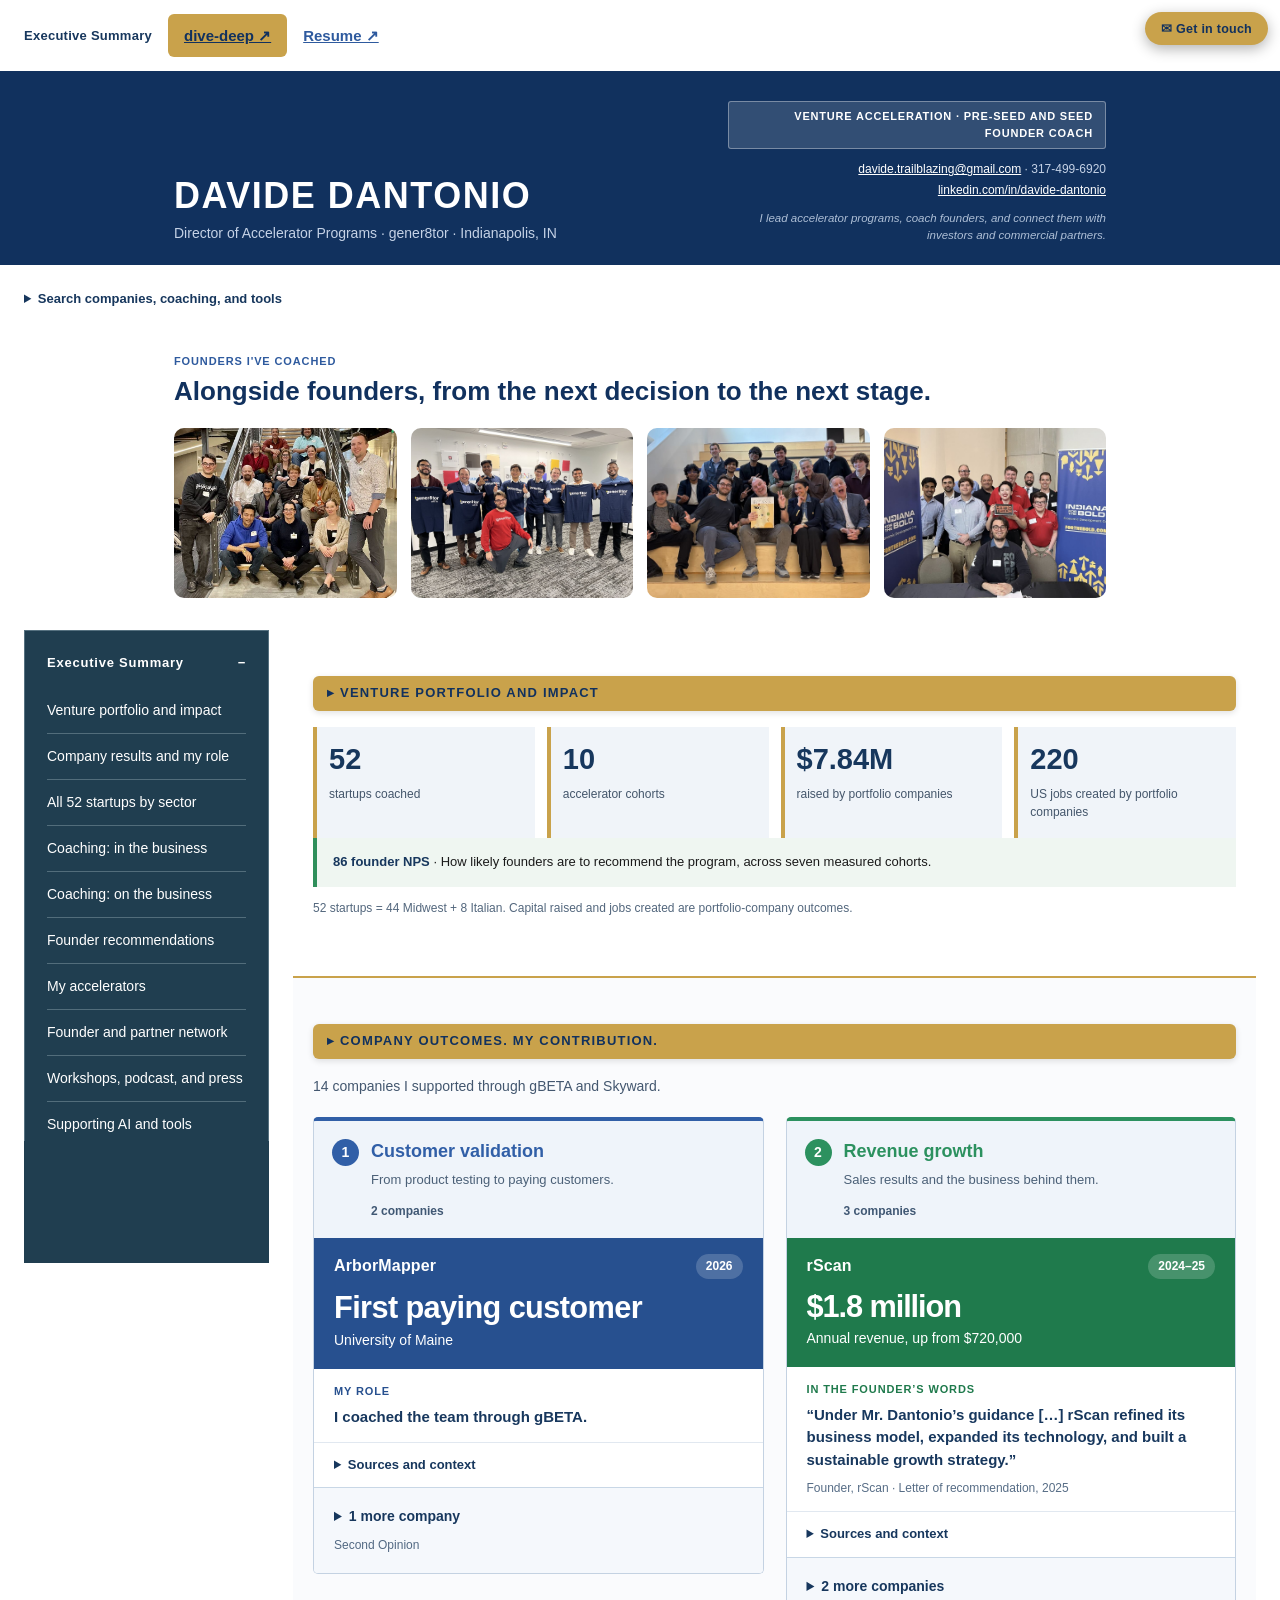
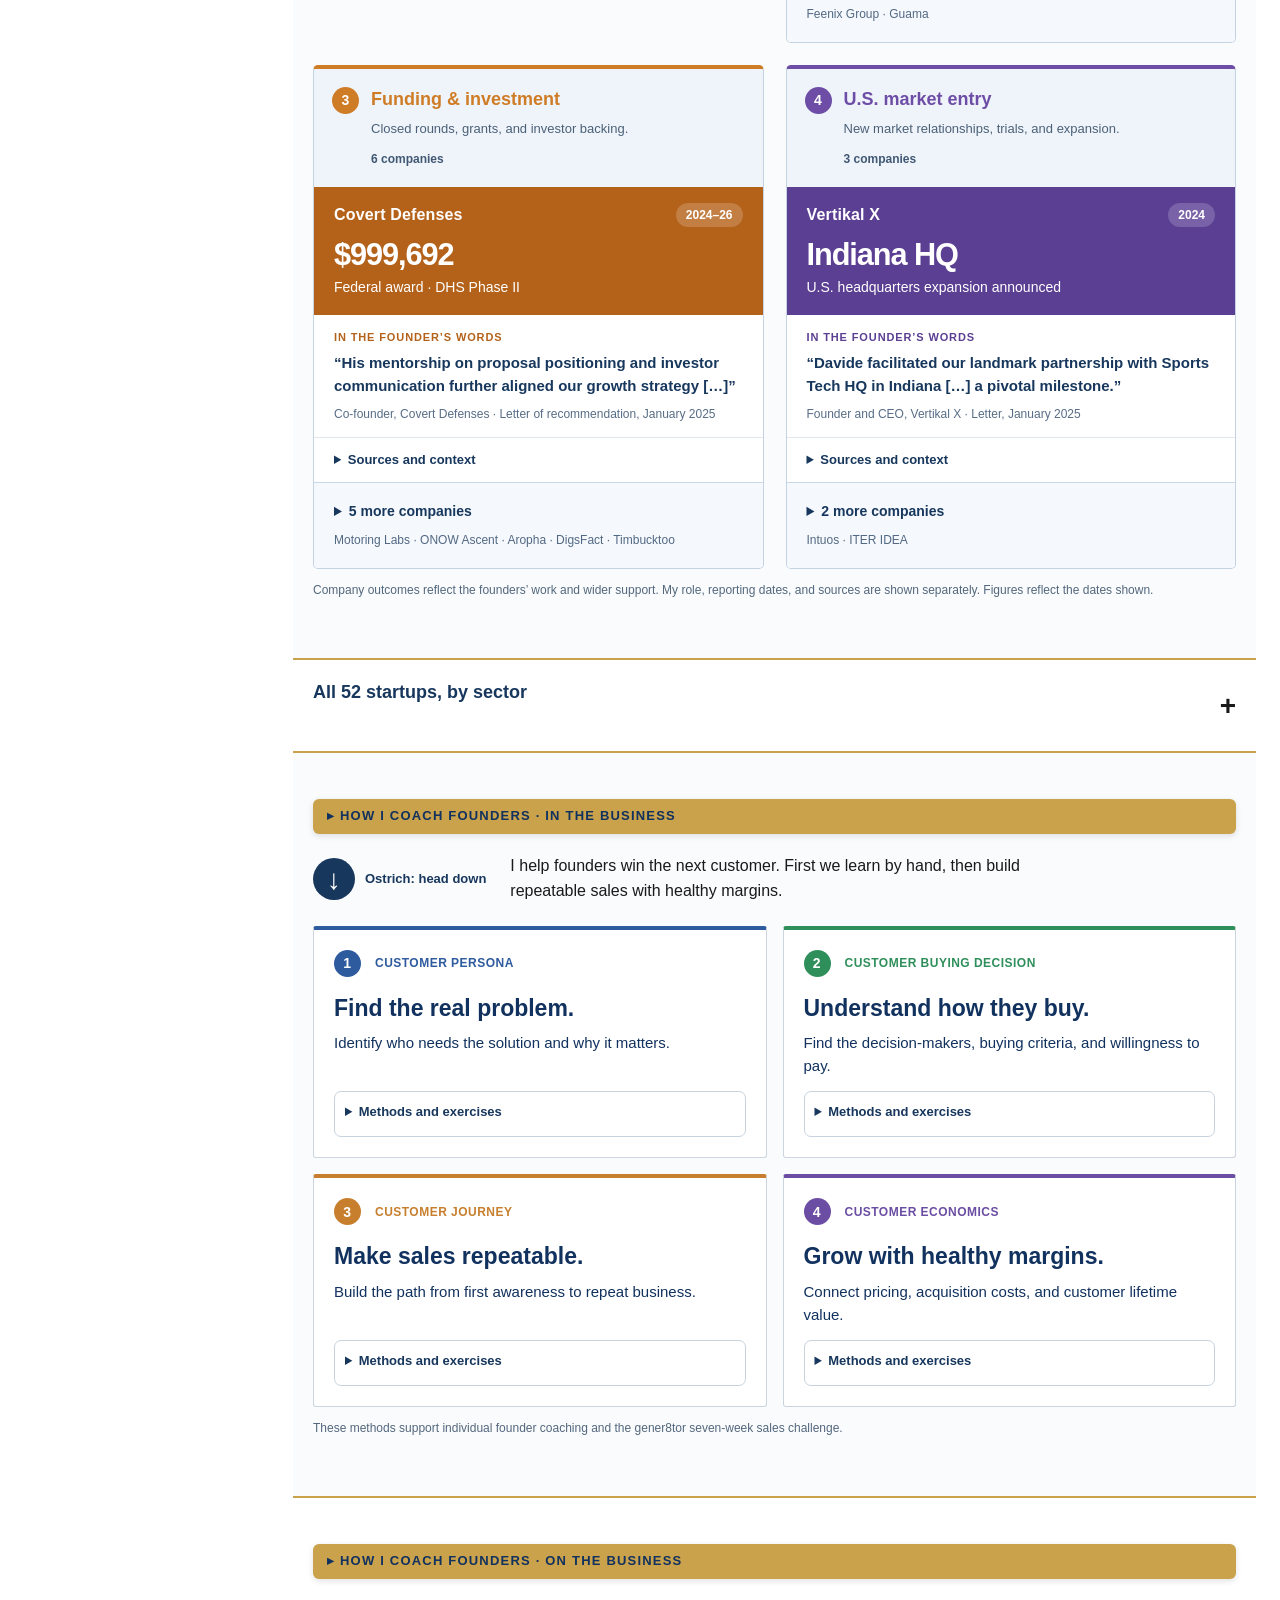
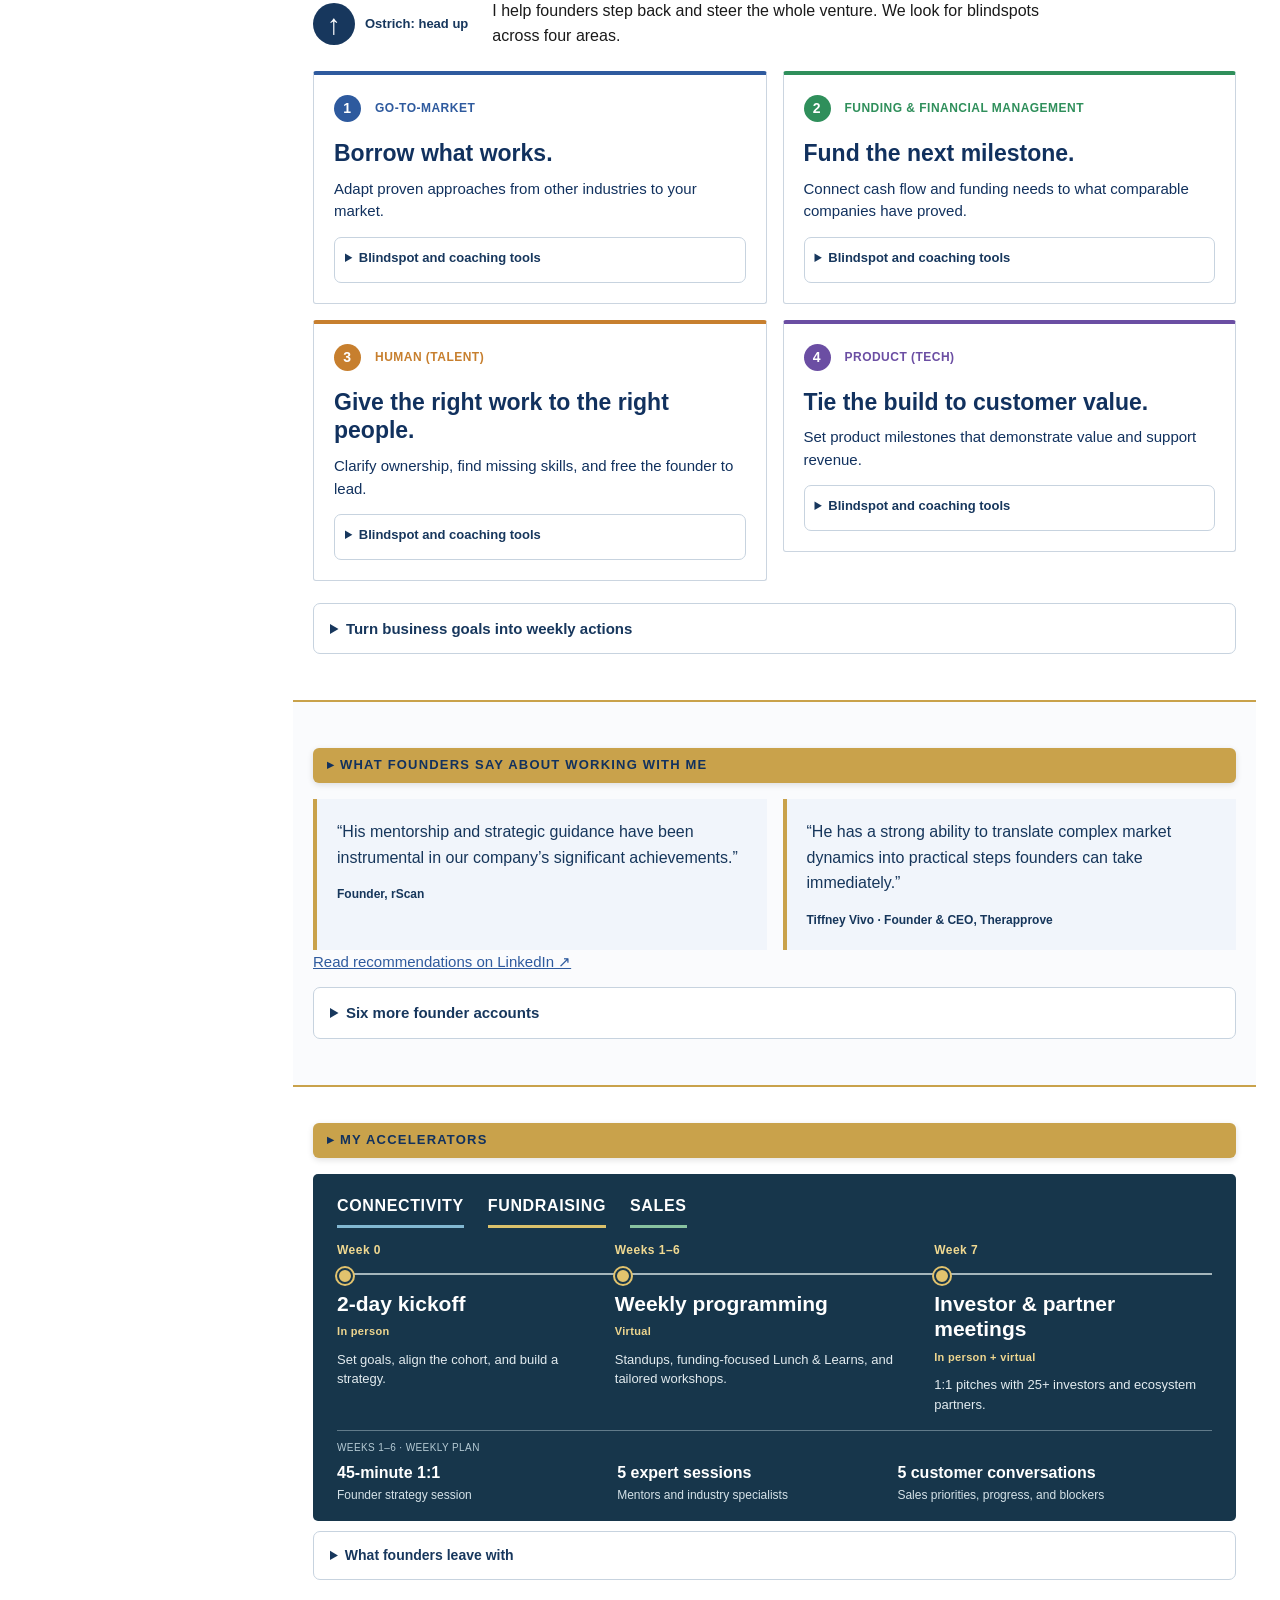
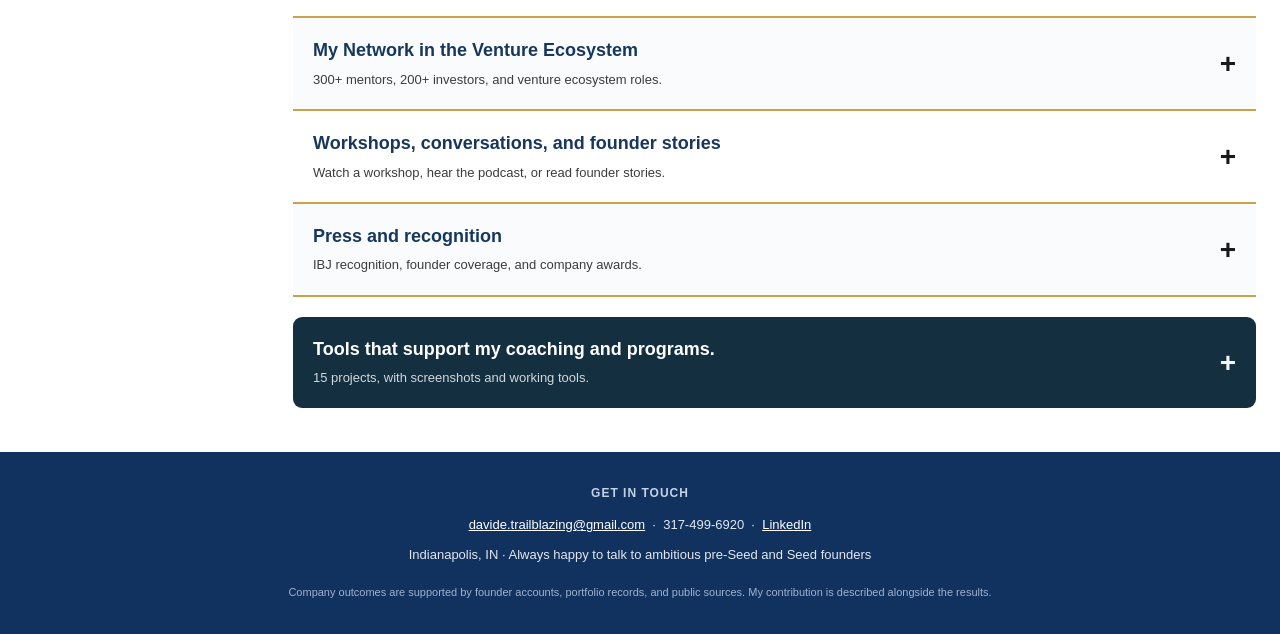
==== commit b37314fa: "Executive Summary and dive-deep: design D with founder results, quotes, coaching, and the accelerato" ====
--- a/index.html
+++ b/index.html
@@ -1,6 +1,381 @@
-<!doctype html><html lang="en"><head><meta charset="utf-8"><meta name="viewport" content="width=device-width,initial-scale=1">
-<title>Davide Dantonio · Venture portfolio</title><meta name="description" content="Accelerator programs, founder coaching, and practical AI projects by Davide Dantonio."><link rel="icon" href="favicon.gif">
+<!DOCTYPE html>
+<html lang="en">
+<head>
+<meta charset="UTF-8">
+<link rel="icon" type="image/gif" href="favicon.gif">
+<meta name="viewport" content="width=device-width, initial-scale=1.0">
+<title>Davide Dantonio · Executive Summary</title>
+<meta name="description" content="Davide Dantonio, gener8tor Director of Accelerator Programs. Portfolio of venture outcomes across 52 companies and 10 accelerator cohorts.">
 <style>
+  :root {
+    --navy: #11315E;
+    --blue: #2E5A9E;
+    --body: #1a1a1a;
+    --mid-gray: #4a5568;
+    --light-gray: #6b7686;
+    --border: #cbd5e0;
+    --bg-soft: #f4f7fb;
+    --bg-softer: #fafbfd;
+  }
+  * { box-sizing: border-box; margin: 0; padding: 0; }
+  html { scroll-behavior: smooth; }
+  body {
+    font-family: -apple-system, BlinkMacSystemFont, 'Segoe UI', Roboto, 'Helvetica Neue', Arial, sans-serif;
+    color: var(--body);
+    background: #fff;
+    line-height: 1.55;
+    font-size: 15px;
+  }
+  .container { max-width: 980px; margin: 0 auto; padding: 0 24px; }
+  a { color: var(--blue); }
+
+  /* Version badge */
+  .version-badge {
+    position: fixed; top: 12px; right: 12px; z-index: 9999;
+    background: #b8654b; color: #fff;
+    font-size: 11px; font-weight: 700; letter-spacing: 0.04em;
+    padding: 6px 12px; border-radius: 999px;
+    box-shadow: 0 3px 10px rgba(0,0,0,0.25);
+  }
+
+  /* Infographic download pill */
+  .dl-infographic {
+    position: fixed; top: 44px; right: 12px; z-index: 9998;
+    background: var(--navy); color: #fff;
+    font-size: 12px; font-weight: 700; letter-spacing: 0.02em;
+    padding: 8px 14px; border-radius: 999px; text-decoration: none;
+    box-shadow: 0 4px 14px rgba(10,37,64,0.28);
+  }
+  .dl-infographic:hover { box-shadow: 0 6px 18px rgba(10,37,64,0.38); }
+
+  /* Header */
+  header {
+    background: var(--navy);
+    color: #fff;
+    padding: 30px 0 0;
+  }
+  .header-grid {
+    display: grid;
+    grid-template-columns: 1.4fr 1fr;
+    gap: 24px;
+    align-items: end;
+    padding-bottom: 20px;
+  }
+  .name {
+    font-size: 36px;
+    font-weight: 800;
+    letter-spacing: 1.5px;
+    line-height: 1.05;
+    color: #fff;
+  }
+  .tagline {
+    color: #c5d2e6;
+    margin-top: 8px;
+    font-size: 14px;
+  }
+  .header-right { text-align: right; }
+  .pill {
+    display: inline-block;
+    background: rgba(255,255,255,0.14);
+    border: 1px solid rgba(255,255,255,0.35);
+    color: #fff;
+    font-size: 11px;
+    font-weight: 700;
+    padding: 6px 12px;
+    letter-spacing: 0.8px;
+    text-transform: uppercase;
+    margin-bottom: 10px;
+    border-radius: 3px;
+  }
+  .header-contact {
+    font-size: 12px;
+    color: #c5d2e6;
+    line-height: 1.7;
+  }
+  .header-contact a { color: #fff; text-decoration: underline; }
+
+  /* Personal note */
+  .personal-note {
+    background: var(--bg-soft);
+    padding: 18px 24px;
+    border-bottom: 1px solid var(--border);
+    text-align: center;
+  }
+  .personal-note p {
+    font-size: 13.5px;
+    color: var(--mid-gray);
+    max-width: 720px; margin: 0 auto;
+  }
+  .personal-note p b { color: var(--navy); }
+
+  /* Tab switcher */
+  .tabbar-wrap {
+    background: var(--navy);
+    border-top: 1px solid rgba(255,255,255,0.18);
+  }
+  .tabbar {
+    display: flex;
+    gap: 0;
+  }
+  .tab-btn {
+    flex: 1;
+    display: block;
+    text-align: center;
+    text-decoration: none;
+    background: transparent;
+    border: none;
+    border-bottom: 4px solid transparent;
+    color: #c5d2e6;
+    font-family: inherit;
+    font-size: 13.5px;
+    font-weight: 700;
+    letter-spacing: 0.3px;
+    padding: 14px 10px 12px;
+    cursor: pointer;
+    transition: color 0.15s, border-color 0.15s;
+  }
+  .tab-btn:hover { color: #fff; border-bottom-color: #fff; }
+  .tab-btn .tab-sub {
+    display: block;
+    font-weight: 400;
+    font-size: 11px;
+    color: #9fb2cf;
+    margin-top: 2px;
+  }
+  .tab-note {
+    text-align: center;
+    font-size: 11px;
+    color: #9fb2cf;
+    padding: 0 0 10px;
+  }
+
+  /* Audience intro strip */
+  .audience-intro {
+    background: var(--bg-softer);
+    border-bottom: 1px solid var(--border);
+    padding: 16px 0;
+  }
+  .audience-intro p {
+    font-size: 15px;
+    color: var(--navy);
+    font-weight: 500;
+    line-height: 1.6;
+  }
+  .audience-intro p + p { margin-top: 10px; }
+  .audience-intro p::before { content: "▸ "; color: var(--blue); font-weight: 700; }
+
+  /* Section blocks */
+  .stack { display: flex; flex-direction: column; }
+  .block { padding: 26px 0; border-bottom: 2px solid #C9A24B; }
+  .block:last-child { border-bottom: none; }
+  .block:nth-child(even) { background: var(--bg-softer); }
+
+  .section-title {
+    font-size: 13px;
+    font-weight: 800;
+    letter-spacing: 1.2px;
+    color: var(--navy);
+    background: #C9A24B;
+    text-transform: uppercase;
+    margin: 0 0 14px;
+    padding: 9px 14px;
+    border-radius: 6px;
+    box-shadow: 0 2px 6px rgba(0,0,0,0.12);
+  }
+  .section-title::before { content: "▸ "; color: var(--navy); }
+  .sub-title {
+    font-size: 12px;
+    font-weight: 800;
+    letter-spacing: 1px;
+    color: var(--navy);
+    text-transform: uppercase;
+    margin: 20px 0 8px;
+  }
+  .sub-title::before { content: "▸ "; color: var(--blue); }
+
+  /* KPI strip */
+  .kpi-row {
+    display: grid;
+    grid-template-columns: repeat(5, 1fr);
+    gap: 12px;
+  }
+  .kpi-card {
+    background: #fff;
+    border: 1px solid var(--border);
+    border-top: 3px solid var(--navy);
+    padding: 14px 10px;
+    text-align: center;
+    border-radius: 3px;
+  }
+  .kpi-num { font-size: 27px; font-weight: 800; color: var(--navy); line-height: 1; }
+  .kpi-lbl { font-size: 10px; color: var(--mid-gray); text-transform: uppercase; letter-spacing: 0.6px; margin-top: 6px; }
+  .kpi-foot { font-size: 12px; color: var(--mid-gray); margin-top: 10px; }
+  .kpi-foot b { color: var(--navy); }
+
+  /* Capital split */
+  .capital-split { display: grid; grid-template-columns: 1fr 1fr; gap: 12px; margin-top: 4px; }
+  .capital-card { background: #fff; border: 1px solid var(--border); border-left: 3px solid var(--navy); padding: 14px 18px; border-radius: 3px; }
+  .capital-num { font-size: 18px; font-weight: 800; color: var(--navy); }
+  .capital-desc { font-size: 13px; color: var(--mid-gray); margin-top: 6px; line-height: 1.45; }
+
+  /* Coaching steps */
+  .coach-strip { display: grid; grid-template-columns: repeat(4, 1fr); gap: 10px; margin: 8px 0 6px; }
+  .coach-step { background: #fff; border: 1px solid var(--border); border-top: 3px solid var(--navy); padding: 10px 12px; border-radius: 3px; }
+  .coach-step .cs-h { font-weight: 700; color: var(--navy); font-size: 12.5px; }
+  .coach-step .cs-d { font-size: 11px; color: var(--light-gray); margin-top: 3px; line-height: 1.4; }
+  .coach-n { display: inline-block; background: var(--navy); color: #fff; width: 16px; height: 16px; border-radius: 50%; text-align: center; font-size: 9px; line-height: 16px; font-weight: 700; margin-right: 5px; vertical-align: middle; }
+
+  /* Method boxes */
+  .method-row { display: grid; grid-template-columns: repeat(4, 1fr); gap: 10px; }
+  .method-row.program-run-row { grid-template-columns: repeat(3, 1fr); }
+  .method-box { background: #fff; border: 1px solid var(--border); border-top: 3px solid var(--blue); padding: 12px; border-radius: 3px; }
+  .method-stage { font-size: 10px; color: var(--blue); font-weight: 700; letter-spacing: 0.6px; text-transform: uppercase; }
+  .method-title { font-size: 13px; font-weight: 700; color: var(--navy); margin: 4px 0 6px; }
+  .method-desc { font-size: 12px; color: var(--body); line-height: 1.45; }
+  .method-lead { font-size: 12px; font-weight: 700; color: var(--navy); margin: 0 0 7px; }
+  .method-list { margin: 6px 0 0; padding-left: 15px; }
+  .method-list li { font-size: 11.5px; color: var(--body); line-height: 1.5; margin: 2px 0; }
+  .method-list li.hi { font-weight: 700; }
+
+  /* Sales foundations grid */
+  .sales-grid { display: grid; grid-template-columns: repeat(3, 1fr); gap: 10px; margin-top: 6px; }
+  .sales-card { background: #fff; border: 1px solid var(--border); border-left: 3px solid var(--navy); padding: 10px 14px; border-radius: 3px; }
+  .sales-card .sc-h { font-size: 10px; font-weight: 800; color: var(--navy); text-transform: uppercase; letter-spacing: 0.4px; }
+  .sales-card .sc-d { font-size: 12px; color: var(--body); line-height: 1.5; margin-top: 4px; }
+
+  /* Program cornerstones cards */
+  .corner-card { background: #fff; border: 1px solid var(--border); border-left: 5px solid var(--navy); border-radius: 5px; padding: 12px 15px; margin-bottom: 11px; }
+  .corner-card:last-of-type { margin-bottom: 4px; }
+  .corner-kicker { font-size: 10.5px; font-weight: 700; letter-spacing: 0.06em; color: var(--blue); text-transform: uppercase; }
+  .corner-title { font-weight: 700; color: var(--navy); font-size: 15px; margin: 3px 0 5px; }
+  .corner-desc { font-size: 13px; line-height: 1.5; color: var(--body); }
+  .corner-chips { margin-top: 9px; font-size: 11px; }
+  .corner-chip { display: inline-block; background: #E7EEF7; color: var(--navy); border-radius: 11px; padding: 3px 10px; margin: 0 5px 5px 0; }
+
+  /* Sector rows */
+  .sector-row {
+    display: grid;
+    grid-template-columns: 0.2fr 1.2fr 3fr;
+    gap: 12px;
+    padding: 8px 0;
+    border-bottom: 1px solid var(--border);
+    font-size: 13px;
+    align-items: center;
+  }
+  .sector-count { font-size: 18px; font-weight: 800; color: var(--blue); text-align: center; }
+  .sector-name { font-weight: 700; color: var(--navy); font-size: 12px; }
+  .sd { color: #707a89; font-weight: 400; }
+
+  /* Outcomes */
+  .outcome-row {
+    background: #fff;
+    border: 1px solid var(--border);
+    border-top: none;
+    padding: 12px 14px;
+    display: grid;
+    grid-template-columns: 1fr 1fr 1.2fr 2fr;
+    gap: 12px;
+    font-size: 12.5px;
+    align-items: start;
+  }
+  .outcome-row:first-of-type { border-top: 1px solid var(--border); }
+  .outcome-co { font-weight: 700; color: var(--navy); }
+  .outcome-metric { font-weight: 800; color: var(--blue); }
+
+  /* Founder quotes */
+  .founder-voices { display: grid; grid-template-columns: 1fr 1fr; gap: 16px; margin-top: 4px; }
+  .voice { background: #fff; border: 1px solid var(--border); border-left: 3px solid var(--blue); padding: 14px 18px; border-radius: 3px; }
+  .voice-quote { font-style: italic; color: var(--body); font-size: 13.5px; line-height: 1.5; }
+  .voice-attr { display: block; margin-top: 8px; font-size: 11px; color: var(--blue); }
+  .voice-attr b { color: var(--navy); }
+
+  /* NPS bars */
+  .nps-row { display: grid; grid-template-columns: 1.3fr 4fr; gap: 8px; align-items: center; padding: 5px 0; font-size: 12px; }
+  .nps-label { color: var(--navy); font-weight: 600; }
+  .nps-bar-wrap { background: #e2e8f0; height: 16px; position: relative; border-radius: 2px; overflow: hidden; }
+  .nps-bar { height: 100%; background: var(--blue); }
+  .nps-bar.me { background: var(--navy); }
+  .nps-value { position: absolute; right: 8px; top: 1px; font-size: 11px; font-weight: 700; color: var(--body); }
+
+  /* Org chips */
+  .org-grid { display: grid; grid-template-columns: repeat(3, 1fr); gap: 7px 10px; margin: 10px 0 4px; }
+  .org-chip { padding: 9px 14px; border-radius: 5px; color: #fff; font-size: 12px; font-weight: 700; line-height: 1.25; }
+  .org-chip-adv { background: #11315E; }
+  .org-chip-jud { background: #2E5A9E; }
+  .org-chip-men { background: #b8654b; }
+  .org-legend { font-size: 10px; font-weight: 600; color: var(--mid-gray); margin-left: 10px; text-transform: none; letter-spacing: 0; }
+  .org-legend > span { margin-left: 10px; }
+  .org-legend .lgd-dot { display: inline-block; width: 8px; height: 8px; border-radius: 2px; margin-right: 3px; vertical-align: middle; }
+
+  /* Press wall */
+  .press-wall { display: grid; grid-template-columns: repeat(3, 1fr); gap: 10px; margin-top: 6px; }
+  .press-item { background: #fff; border: 1px solid var(--border); padding: 10px 14px; font-size: 12px; display: flex; flex-direction: column; border-radius: 3px; }
+  .press-source { color: var(--blue); font-weight: 700; font-size: 11px; text-transform: uppercase; letter-spacing: 0.5px; margin-bottom: 4px; }
+  .press-title { color: var(--navy); font-weight: 600; }
+  .press-item a { color: var(--navy); text-decoration: none; }
+  .press-item a:hover { text-decoration: underline; }
+
+  /* Big link cards */
+  .big-card { display: block; text-decoration: none; color: inherit; border: 1px solid var(--border); margin-bottom: 16px; background: #fff; transition: border-color 0.2s; border-radius: 3px; overflow: hidden; }
+  .big-card:hover { border-color: var(--blue); }
+  .big-card-grid { display: grid; grid-template-columns: 0.85fr 1.4fr; gap: 0; }
+  .big-card-left { display: flex; align-items: center; justify-content: center; padding: 24px; min-height: 130px; position: relative; overflow: hidden; }
+  .big-card-right { padding: 16px 20px; }
+  .bc-kicker { font-size: 10px; color: var(--blue); font-weight: 700; letter-spacing: 1.2px; text-transform: uppercase; }
+  .bc-title { font-weight: 700; color: var(--navy); font-size: 15px; margin-top: 6px; line-height: 1.3; }
+  .bc-desc { font-size: 12.5px; color: var(--mid-gray); margin-top: 6px; line-height: 1.45; }
+  .bc-cta { font-size: 11px; color: var(--blue); margin-top: 8px; font-weight: 600; }
+
+  /* Small link cards */
+  .links-grid { display: grid; grid-template-columns: repeat(2, 1fr); gap: 10px; margin-top: 6px; }
+  .link-card { background: #fff; border: 1px solid var(--border); padding: 12px 16px; display: flex; flex-direction: column; text-decoration: none; color: var(--body); transition: border-color 0.2s; border-radius: 3px; }
+  .link-card:hover { border-color: var(--blue); }
+  .link-card-label { font-size: 10px; color: var(--blue); font-weight: 700; text-transform: uppercase; letter-spacing: 0.5px; }
+  .link-card-title { color: var(--navy); font-weight: 700; font-size: 14px; margin-top: 3px; }
+  .link-card-desc { color: var(--mid-gray); font-size: 12px; margin-top: 3px; }
+
+  /* YouTube grid */
+  .yt-grid { display: grid; grid-template-columns: 1fr 1fr; gap: 16px; margin: 10px 0 8px; }
+  .yt-kicker { font-size: 11px; color: var(--blue); font-weight: 700; letter-spacing: 1px; text-transform: uppercase; margin-bottom: 6px; }
+  .yt-frame { position: relative; padding-bottom: 56.25%; height: 0; overflow: hidden; border: 1px solid var(--border); background: #000; border-radius: 3px; }
+  .yt-frame iframe { position: absolute; top: 0; left: 0; width: 100%; height: 100%; border: 0; }
+  .yt-caption { font-size: 12px; color: var(--mid-gray); margin-top: 6px; }
+
+  /* Advisory list */
+  .adv-list { margin: 8px 0 4px; padding-left: 18px; font-size: 13px; line-height: 1.5; color: var(--body); }
+  .adv-list li { margin-bottom: 6px; }
+  .adv-list b { color: var(--navy); }
+
+  /* Footer */
+  footer { background: var(--navy); color: #fff; padding: 32px 0; }
+  footer .container { text-align: center; }
+  footer h4 { color: #c5d2e6; font-size: 12px; letter-spacing: 1px; text-transform: uppercase; margin-bottom: 12px; }
+  footer p { font-size: 13px; color: #e2e8f0; line-height: 1.7; }
+  footer a { color: #fff; text-decoration: underline; }
+  .footer-meta { margin-top: 18px; font-size: 11px; color: #9fb2cf; }
+
+  /* ===== One continuous page: every intro/footer line is always visible ===== */
+  .aud-line { display: block; }
+
+  /* Mobile */
+  @media (max-width: 720px) {
+    .header-grid, .kpi-row, .method-row, .method-row.program-run-row, .coach-strip, .founder-voices,
+    .press-wall, .links-grid, .outcome-row, .capital-split, .sales-grid,
+    .yt-grid, .big-card-grid { grid-template-columns: 1fr; }
+    .name { font-size: 27px; }
+    .header-right { text-align: left; margin-top: 12px; }
+    .tabbar { flex-direction: column; }
+    .tab-btn { border-bottom: none; border-left: 4px solid transparent; text-align: left; padding: 12px 16px; }
+    .tab-btn:hover { border-left-color: #fff; border-bottom: none; }
+    .org-grid { grid-template-columns: 1fr; }
+    .version-badge { top: 8px; right: 8px; font-size: 10px; }
+    .dl-infographic { top: 36px; right: 8px; font-size: 11px; padding: 7px 11px; }
+  }
+
+  .secid { display:inline-block; background:#F59E0B; color:#111; font:700 10px/1 Arial,sans-serif; padding:3px 7px; border-radius:9px; margin-right:7px; vertical-align:middle; letter-spacing:.04em; }
+
+
+
   /* AI projects: readable context and full-resolution evidence. */
   #blk-aios .container { max-width:1280px; }
   .aios-kicker { color:var(--blue); font-size:14px; font-weight:700; margin:0 0 10px; }
@@ -55,124 +430,404 @@
   }
   @media (prefers-reduced-motion:reduce) { html { scroll-behavior:auto; } }
 
-  :root { --navy:#11315e; --blue:#2e5a9e; --border:#cbd5e0; --bg-soft:#f4f7fb; }
-  * { box-sizing:border-box; }
-  html { scroll-padding-top:90px; }
-  body { margin:0; color:#1a1a1a; background:#fff; font:15px/1.5 -apple-system,BlinkMacSystemFont,'Segoe UI',sans-serif; }
-  a { color:var(--blue); text-underline-offset:3px; }
-  a:focus-visible, summary:focus-visible { outline:3px solid #2e5a9e; outline-offset:4px; }
-  .container, #blk-aios .container { max-width:1080px; margin:auto; padding:0 24px; }
-  body .ssbar { padding:8px 16px !important; }
-  .skim-header { background:var(--navy); color:white; padding:24px 0 18px; }
-  .skim-header .container { display:grid; grid-template-columns:1fr auto; gap:8px 24px; align-items:center; }
-  .skim-header h1 { margin:0 0 4px; font:600 clamp(27px,4vw,34px)/1.2 Georgia,serif; }
-  .skim-header p { margin:4px 0; }
-  .skim-role { color:#cbd8ed; font-size:14px; }
-  .skim-header img { width:180px; height:112px; object-fit:cover; border-radius:6px; }
-  .skim-nav { grid-column:1 / -1; display:flex; gap:4px 24px; flex-wrap:wrap; }
-  .skim-nav a { color:#fff; min-height:44px; display:inline-flex; align-items:center; font-size:14px; }
-  .block { padding:24px 0; border-bottom:1px solid var(--border); }
-  .section-title { color:var(--navy); font-size:22px; margin:0 0 14px; }
-  .skim-stats { display:grid; grid-template-columns:repeat(4,1fr); gap:16px; margin:0 0 16px; }
-  .skim-stats div { border-left:3px solid #c9a24b; padding-left:12px; }
-  .skim-stats dt { font:600 28px/1.2 Georgia,serif; color:var(--navy); }
-  .skim-stats dd { margin:4px 0 0; font-size:13px; color:#526078; }
-  .skim-wins { display:grid; grid-template-columns:repeat(3,1fr); gap:18px; }
-  .skim-wins p { margin:0; font-size:14px; }
-  .skim-wins strong { display:block; color:var(--navy); margin-bottom:4px; }
-  .skim-link { display:inline-flex; align-items:center; min-height:44px; font-size:14px; }
-  .aios-heading { max-width:790px; font-size:clamp(25px,3.5vw,32px); }
-  .aios-note { margin-bottom:16px; }
-  .aios-cluster { margin:8px 0; }
-  .aios-cluster summary { padding:14px 18px; }
-  .aios-cluster-title { font-size:18px; }
-  .aios-cluster-text { grid-column:1; grid-row:1; }
-  .aios-cluster-count { grid-column:2; grid-row:1; }
-  .aios-cluster-desc, .aios-cluster-count { font-size:13px; }
-  .aios-item { display:grid; grid-template-columns:minmax(0,1fr) 170px; gap:20px; align-items:center; padding:12px 0; border-top:1px solid var(--border); }
-  .aios-item:first-child { border-top:0; }
-  .aios-item h3 { font-size:17px; line-height:1.3; margin:0; }
-  .aios-item h3 a { display:inline-flex; align-items:center; min-height:44px; color:var(--navy); }
-  .aios-item p { margin:0; font-size:14px; max-width:560px; }
-  .aios-comparison { display:grid; gap:3px; }
-  .aios-standard { color:#596579; }
-  .aios-change { color:#216044; }
-  .aios-change--ai { color:var(--blue); }
-  .aios-thumbnail { display:block; font-size:12px; text-align:right; }
-  .aios-thumbnail img { display:block; width:100%; height:86px; object-fit:contain; border:1px solid #000; background:var(--bg-soft); }
-  .aios-thumbnail span { display:block; padding-top:4px; }
-  .aios-no-preview { font-size:12px; color:#526078; text-align:right; }
-  .skim-method { display:grid; grid-template-columns:repeat(3,1fr); gap:20px; }
-  .skim-method p { margin:0; font-size:14px; }
-  .skim-method strong { display:block; color:var(--navy); margin-bottom:4px; }
-  .skim-evidence { display:flex; flex-wrap:wrap; gap:4px 24px; }
-  .skim-evidence a { min-height:44px; display:inline-flex; align-items:center; }
-  .skim-footer { background:var(--bg-soft); padding:18px 0; font-size:14px; }
-  .skim-footer .container { display:flex; gap:12px 24px; flex-wrap:wrap; align-items:center; }
-  .skim-footer a { display:inline-flex; align-items:center; min-height:44px; }
-  .detail-nav { position:sticky; top:0; z-index:10; background:#fff; border-bottom:1px solid var(--border); padding:8px 24px; }
-  .detail-nav a { display:inline-flex; align-items:center; min-height:44px; }
-  .project-library { max-width:1280px; margin:auto; padding:24px; }
-  .project-library .aios-project { scroll-margin-top:75px; }
-  @media(max-width:600px) {
-    body .ssbar label { position:absolute; width:1px; height:1px; overflow:hidden; clip-path:inset(50%); white-space:nowrap; }
-    .skim-header .container { grid-template-columns:1fr; }
-    .skim-header img { display:none; }
-    .skim-nav { gap:0 20px; }
-    .skim-stats { grid-template-columns:repeat(2,1fr); }
-    .skim-wins, .skim-method { grid-template-columns:1fr; gap:12px; }
-    .aios-cluster summary { grid-template-columns:minmax(0,1fr) auto 8px; gap:10px; padding:12px; }
-    .aios-cluster-count { grid-row:1; }
-    .aios-cluster summary::after { grid-column:3; grid-row:1; }
-    .aios-cluster-desc { font-size:12px; }
-    .aios-item { grid-template-columns:minmax(0,1fr) 90px; gap:12px; padding:10px 0; }
-    .aios-item h3 { font-size:16px; }
-    .aios-item p { font-size:13px; }
-    .aios-thumbnail img { height:66px; }
-    .aios-thumbnail span { font-size:11px; }
-  }
-  @media print { .skim-header { color:#11315e; background:white; } .skim-nav a { color:#11315e; } }
-</style><script>window.SITE_SEARCH={item:'.block:not(#blk-aios), .aios-item',title:'.section-title',tag:false,label:'Search my portfolio'};</script><script src="sitesearch.js" defer></script></head><body>
-<header class="skim-header"><div class="container"><div><h1>Davide Dantonio</h1><p class="skim-role">Director of Accelerator Programs · gener8tor</p><p>I coach founders, arrange investor introductions, and build tools for program teams.</p></div><a href="full-background.html#blk-kpi" aria-label="See the full venture portfolio"><img src="cohort-2.jpg" alt="gBETA Indiana cohort on the staircase" width="180" height="112"></a><nav class="skim-nav" aria-label="Portfolio sections"><a href="#blk-kpi">Results</a><a href="#blk-aios">AI projects</a><a href="#blk-coaching">How I work</a><a href="#blk-evidence">Evidence</a><a href="resume.html">Resume</a><a href="mailto:davide.trailblazing@gmail.com">Contact</a></nav></div></header>
-<main>
-<section class="block" id="blk-kpi"><div class="container"><h2 class="section-title">Accelerator work across the US and Italy</h2><dl class="skim-stats"><div><dt>52</dt><dd>founders coached</dd></div><div><dt>10</dt><dd>cohorts directed</dd></div><div><dt>$7.84M</dt><dd>raised by portfolio companies</dd></div><div><dt>220</dt><dd>US jobs created by portfolio companies</dd></div></dl><div class="skim-wins"><p><strong>rScan</strong>Founder reports revenue grew from $720K to $1.8M.</p><p><strong>Covert Defenses</strong>Wrote a plan to bring research to market. Company received a $1M federal award.</p><p><strong>Vertikal X</strong>Introduced US partners; the company relocated to Indiana.</p></div><a class="skim-link" href="full-background.html#blk-outcomes">Company outcomes &amp; sources ↗</a></div></section>
-<section class="block" id="blk-aios" aria-labelledby="aios-title"><div class="container">
-      <p class="aios-kicker">AI projects</p>
-      <h2 class="aios-heading" id="aios-title">Systems that scale, to augment things that don’t scale.</h2>
-      <p class="aios-note">Usual approach → What changes. AI features are labeled. Private details hidden or replaced.</p>
-      <details class="aios-cluster" id="aios-coaching">
-          <summary><span class="aios-cluster-text"><span class="aios-cluster-title">Founder coaching</span><span class="aios-cluster-desc">Priorities and action plans</span></span><span class="aios-cluster-count">3 projects</span></summary>
-          <div class="aios-projects"><article class="aios-item" id="project-founder-led"><div><h3><a href="project-details.html#project-founder-led" aria-label="Details for Weekly action plans">Weekly action plans</a></h3><p class="aios-comparison"><span class="aios-standard">Write plans from notes</span><span class="aios-change aios-change--ai">→ <strong>AI</strong> drafts seven weeks of priorities</span></p></div><a class="aios-thumbnail" href="aios/details/founder-led.png" target="_blank" rel="noopener" aria-label="Enlarge Weekly action plans screenshot"><img src="aios/details/founder-led.png" alt="Example: turn a sales goal into weekly actions." width="1416" height="670" loading="lazy"><span>Screenshot ↗</span></a></article>
-<article class="aios-item" id="project-okrs"><div><h3><a href="project-details.html#project-okrs" aria-label="Details for Goals tracker">Goals tracker</a></h3><p class="aios-comparison"><span class="aios-standard">Separate goal and task sheets</span><span class="aios-change">→ <strong>Tool</strong> connects goals to weekly actions</span></p></div><a class="aios-thumbnail" href="aios/okrs.png" target="_blank" rel="noopener" aria-label="Enlarge Goals tracker screenshot"><img src="aios/okrs.png" alt="Connect long-term goals to this week’s work." width="1100" height="714" loading="lazy"><span>Screenshot ↗</span></a></article>
-<article class="aios-item" id="project-blindspots"><div><h3><a href="project-details.html#project-blindspots" aria-label="Details for Business priorities">Business priorities</a></h3><p class="aios-comparison"><span class="aios-standard">List business problems</span><span class="aios-change">→ <strong>Guide</strong> helps choose the first priority</span></p></div><a class="aios-thumbnail" href="aios/blindspots.png" target="_blank" rel="noopener" aria-label="Enlarge Business priorities screenshot"><img src="aios/blindspots.png" alt="Decide which business problem needs attention first." width="1100" height="714" loading="lazy"><span>Screenshot ↗</span></a></article></div>
-        </details><details class="aios-cluster" id="aios-relationships">
-          <summary><span class="aios-cluster-text"><span class="aios-cluster-title">Investor &amp; mentor connections</span><span class="aios-cluster-desc">Preparation, introductions, and follow-ups</span></span><span class="aios-cluster-count">5 projects</span></summary>
-          <div class="aios-projects"><article class="aios-item" id="project-mentor-bench"><div><h3><a href="project-details.html#project-mentor-bench" aria-label="Details for Meeting preparation">Meeting preparation</a></h3><p class="aios-comparison"><span class="aios-standard">Read profiles individually</span><span class="aios-change aios-change--ai">→ <strong>AI</strong> suggests guests for your question</span></p></div><a class="aios-thumbnail" href="aios/details/mentor-bench.png" target="_blank" rel="noopener" aria-label="Enlarge Meeting preparation screenshot"><img src="aios/details/mentor-bench.png" alt="See who’s attending and what to discuss with each person." width="1864" height="722" loading="lazy"><span>Screenshot ↗</span></a></article>
-<article class="aios-item" id="project-fundraising"><div><h3><a href="project-details.html#project-fundraising" aria-label="Details for Fundraising templates">Fundraising templates</a></h3><p class="aios-comparison"><span class="aios-standard">Browse template folders</span><span class="aios-change aios-change--ai">→ <strong>AI</strong> suggests a document for your need</span></p></div><a class="aios-thumbnail" href="aios/details/fundraising.png" target="_blank" rel="noopener" aria-label="Enlarge Fundraising templates screenshot"><img src="aios/details/fundraising.png" alt="Choose a document and download the template." width="1840" height="1210" loading="lazy"><span>Screenshot ↗</span></a></article>
-<article class="aios-item" id="project-intro-drafts"><div><h3><a href="project-details.html#project-intro-drafts" aria-label="Details for Introduction drafts">Introduction drafts</a></h3><p class="aios-comparison"><span class="aios-standard">Rewrite each introduction</span><span class="aios-change">→ <strong>Template</strong> fills in founder details for review</span></p></div><a class="aios-thumbnail" href="aios/details/intro-drafts.png" target="_blank" rel="noopener" aria-label="Enlarge Introduction drafts screenshot"><img src="aios/details/intro-drafts.png" alt="Review the introduction. Then copy the note." width="1780" height="1268" loading="lazy"><span>Screenshot ↗</span></a></article>
-<article class="aios-item" id="project-investor-picks"><div><h3><a href="project-details.html#project-investor-picks" aria-label="Details for Investor follow-ups">Investor follow-ups</a></h3><p class="aios-comparison"><span class="aios-standard">Search investor email threads</span><span class="aios-change">→ <strong>Tool</strong> groups unanswered invitations</span></p></div><a class="aios-thumbnail" href="aios/details/investor-picks.png" target="_blank" rel="noopener" aria-label="Enlarge Investor follow-ups screenshot"><img src="aios/details/investor-picks.png" alt="Filter unanswered invitations. Review the next follow-up." width="1860" height="864" loading="lazy"><span>Screenshot ↗</span></a></article>
-<article class="aios-item" id="project-inbox-triage"><div><h3><a href="project-details.html#project-inbox-triage" aria-label="Details for Reply tracker">Reply tracker</a></h3><p class="aios-comparison"><span class="aios-standard">Re-read your inbox</span><span class="aios-change">→ <strong>Tool</strong> groups replies by next action</span></p></div><a class="aios-thumbnail" href="aios/details/inbox-triage.png" target="_blank" rel="noopener" aria-label="Enlarge Reply tracker screenshot"><img src="aios/details/inbox-triage.png" alt="Find the people waiting for your answer." width="1872" height="1024" loading="lazy"><span>Screenshot ↗</span></a></article></div>
-        </details><details class="aios-cluster" id="aios-coordination">
-          <summary><span class="aios-cluster-text"><span class="aios-cluster-title">Program delivery</span><span class="aios-cluster-desc">Tasks, schedules, and registrations</span></span><span class="aios-cluster-count">5 projects</span></summary>
-          <div class="aios-projects"><article class="aios-item" id="project-overview"><div><h3><a href="project-details.html#project-overview" aria-label="Details for Program guide">Program guide</a></h3><p class="aios-comparison"><span class="aios-standard">Read scattered onboarding emails</span><span class="aios-change">→ <strong>Tool</strong> combines schedule and preparation</span></p></div><a class="aios-thumbnail" href="aios/overview.png" target="_blank" rel="noopener" aria-label="Enlarge Program guide screenshot"><img src="aios/overview.png" alt="See what founders need to do." width="1100" height="709" loading="lazy"><span>Screenshot ↗</span></a></article>
-<article class="aios-item" id="project-deliverables"><div><h3><a href="project-details.html#project-deliverables" aria-label="Details for Founder checklist">Founder checklist</a></h3><p class="aios-comparison"><span class="aios-standard">Hunt through deadline emails</span><span class="aios-change">→ <strong>Tool</strong> links tasks, dates, and templates</span></p></div><a class="aios-thumbnail" href="aios/details/deliverables.png" target="_blank" rel="noopener" aria-label="Enlarge Founder checklist screenshot"><img src="aios/details/deliverables.png" alt="Open the right template for each deadline." width="1920" height="806" loading="lazy"><span>Screenshot ↗</span></a></article>
-<article class="aios-item" id="project-swarm"><div><h3><a href="project-details.html#project-swarm" aria-label="Details for Meeting scheduler">Meeting scheduler</a></h3><p class="aios-comparison"><span class="aios-standard">Timetable plus stopwatch</span><span class="aios-change">→ <strong>Tool</strong> shows assignments and countdown together</span></p></div><a class="aios-thumbnail" href="aios/details/swarm.png" target="_blank" rel="noopener" aria-label="Enlarge Meeting scheduler screenshot"><img src="aios/details/swarm.png" alt="See who meets next and how much time remains." width="1856" height="424" loading="lazy"><span>Screenshot ↗</span></a></article>
-<article class="aios-item" id="project-replies-tracker"><div><h3><a href="project-details.html#project-replies-tracker" aria-label="Details for Meeting allocation">Meeting allocation</a></h3><p class="aios-comparison"><span class="aios-standard">Count available meeting places</span><span class="aios-change">→ <strong>Tool</strong> shows each session’s capacity</span></p></div><a class="aios-thumbnail" href="aios/details/replies-tracker.png" target="_blank" rel="noopener" aria-label="Enlarge Meeting allocation screenshot"><img src="aios/details/replies-tracker.png" alt="Choose a meeting with room for another organization." width="1862" height="778" loading="lazy"><span>Screenshot ↗</span></a></article>
-<article class="aios-item" id="project-databases"><div><h3><a href="project-details.html#project-databases" aria-label="Details for Registration matching">Registration matching</a></h3><p class="aios-comparison"><span class="aios-standard">Compare invite and signup lists</span><span class="aios-change">→ <strong>Check</strong> matches registrations before reminders</span></p></div><span class="aios-no-preview">No public screenshot</span></article></div>
-        </details><details class="aios-cluster" id="aios-support">
-          <summary><span class="aios-cluster-text"><span class="aios-cluster-title">Progress &amp; follow-up</span><span class="aios-cluster-desc">Founder updates and sponsor reports</span></span><span class="aios-cluster-count">3 projects</span></summary>
-          <div class="aios-projects"><article class="aios-item" id="project-weekly-wins"><div><h3><a href="project-details.html#project-weekly-wins" aria-label="Details for Weekly progress">Weekly progress</a></h3><p class="aios-comparison"><span class="aios-standard">Read unstructured updates</span><span class="aios-change">→ <strong>Template</strong> separates wins, blockers, and help needed</span></p></div><a class="aios-thumbnail" href="aios/llm-md.png" target="_blank" rel="noopener" aria-label="Enlarge Weekly progress screenshot"><img src="aios/llm-md.png" alt="Separate wins, ongoing work, and blockers." width="1100" height="715" loading="lazy"><span>Screenshot ↗</span></a></article>
-<article class="aios-item" id="project-cohort-report"><div><h3><a href="project-details.html#project-cohort-report" aria-label="Details for Sponsor reports">Sponsor reports</a></h3><p class="aios-comparison"><span class="aios-standard">Collect progress emails</span><span class="aios-change">→ <strong>Tool</strong> puts company updates in one report</span></p></div><a class="aios-thumbnail" href="aios/details/cohort-report.png" target="_blank" rel="noopener" aria-label="Enlarge Sponsor reports screenshot"><img src="aios/details/cohort-report.png" alt="Read the week’s progress in one place." width="1520" height="920" loading="lazy"><span>Screenshot ↗</span></a></article>
-<article class="aios-item" id="project-alumni"><div><h3><a href="project-details.html#project-alumni" aria-label="Details for Alumni support">Alumni support</a></h3><p class="aios-comparison"><span class="aios-standard">Keep separate company notes</span><span class="aios-change">→ <strong>Tool</strong> puts updates beside support needs</span></p></div><a class="aios-thumbnail" href="aios/details/alumni.png" target="_blank" rel="noopener" aria-label="Enlarge Alumni support screenshot"><img src="aios/details/alumni.png" alt="See where an alumni company needs help." width="1920" height="1094" loading="lazy"><span>Screenshot ↗</span></a></article></div>
-        </details>
-    </div><script>
-      document.querySelectorAll('.aios-shotwrap, .aios-enlarge').forEach(link => {
-        link.addEventListener('click', () => {
-          const picture = link.closest('figure').querySelector('img');
-          if (picture.currentSrc) link.href = picture.currentSrc;
-        });
-      });
-    </script></section>
-<section class="block" id="blk-coaching"><div class="container"><h2 class="section-title">How I work with founders</h2><div class="skim-method"><p><strong>Find customers</strong>Test customer needs and plan outreach.</p><p><strong>Build the business</strong>Set weekly goals and review progress.</p><p><strong>Prepare for funding</strong>Plan milestones and introduce relevant investors.</p></div><a class="skim-link" href="full-background.html#blk-coaching">Full coaching approach ↗</a></div></section>
-<section class="block" id="blk-evidence"><div class="container"><h2 class="section-title">More of my work</h2><div class="skim-evidence"><a href="full-background.html#blk-sectors">Companies &amp; sectors</a><a href="full-background.html#blk-network">Network &amp; advisory roles</a><a href="full-background.html#blk-voices">Founder recommendations</a><a href="full-background.html#blk-press">Press &amp; awards</a><a href="full-background.html#blk-resources">Workshops &amp; interviews</a></div></div></section>
-</main><footer class="skim-footer"><div class="container"><span>Indianapolis, Indiana</span><a href="mailto:davide.trailblazing@gmail.com">Email Davide</a><a href="https://www.linkedin.com/in/davide-dantonio">LinkedIn</a><a href="resume.html">Resume</a></div></footer></body></html>+  /* Print */
+  @media print {
+    .version-badge, .dl-infographic, .tabbar-wrap { display: none !important; }
+    .block { break-inside: avoid; page-break-inside: avoid; }
+    body { font-size: 12px; }
+    header { background: #fff !important; color: var(--navy) !important; border-bottom: 3px solid var(--navy); }
+    .name, .tagline, .header-contact, .header-contact a, .pill { color: var(--navy) !important; }
+    .pill { background: #fff; border: 1px solid var(--navy); }
+    footer { background: #fff !important; color: var(--navy) !important; border-top: 3px solid var(--navy); }
+    footer p, footer h4, footer a, .footer-meta { color: var(--navy) !important; }
+    .yt-frame { display: none; }
+    /* Print shows every section in document order */
+  }
+
+  /* Connect dropdown (replaces infographic pill) */
+  .connect-wrap { position: fixed; top: 12px; right: 12px; z-index: 9999; }
+  .connect-btn { background:#C9A24B; color:#11315E; font-size:12.5px; font-weight:800; letter-spacing:.02em; padding:9px 16px; border:0; border-radius:999px; box-shadow:0 4px 14px rgba(0,0,0,0.30); cursor:pointer; }
+  .connect-btn:hover { background:#d8b25e; box-shadow:0 6px 18px rgba(0,0,0,0.40); }
+  .connect-panel { display:none; position:absolute; top:44px; right:0; width:300px; background:#fff; border:1px solid var(--border); border-radius:10px; box-shadow:0 10px 34px rgba(10,37,64,0.22); padding:14px; text-align:left; }
+  .connect-panel.open { display:block; }
+  .connect-panel h5 { margin:0 0 3px; font-size:13px; color:var(--navy); }
+  .connect-panel .cp-sub { font-size:11px; color:var(--mid-gray); margin-bottom:10px; line-height:1.45; }
+  .connect-panel input, .connect-panel select, .connect-panel textarea { width:100%; padding:8px 9px; margin-bottom:8px; border:1px solid var(--border); border-radius:5px; font-size:12.5px; font-family:inherit; color:var(--body); background:#fff; }
+  .connect-panel textarea { resize:vertical; min-height:48px; }
+  .connect-panel .cp-send { background:var(--navy); color:#fff; font-weight:700; border:0; border-radius:5px; padding:8px 18px; font-size:12.5px; cursor:pointer; width:100%; }
+  .connect-panel .cp-send:hover { background:#0b2444; }
+  .connect-panel .cp-note { font-size:10.5px; color:var(--light-gray); margin-top:7px; text-align:center; }
+  @media print { .connect-wrap { display:none !important; } }
+  /* Industry chips + per-vertical impact line */
+  .sector-impact { font-size:12px; color:var(--mid-gray); font-style:italic; line-height:1.45; margin:0 0 7px; }
+  .chips { display:flex; flex-wrap:wrap; gap:6px; }
+  .chip { display:inline-flex; align-items:baseline; gap:5px; background:var(--bg-soft); border:1px solid var(--border); border-radius:999px; padding:3px 10px; font-size:12px; line-height:1.5; color:var(--navy); }
+  .chip b { font-weight:700; color:var(--navy); }
+  .chip .sd { color:var(--light-gray); font-weight:400; }
+  .chip .star { color:#C9A24B; font-weight:700; }
+  @media print { .chip { background:transparent; } }
+</style>
+<script>window.SITE_SEARCH={item:'.block:not(#blk-aios):not(#blk-sectors):not(#blk-outcomes), .result-card, .d-sector, .project-entry',title:'.section-title,.sector-name,h3,h4',tag:false,label:'Search my portfolio',starts:[],mount:'#portfolio-search'};</script><script src="sitesearch.js" defer></script><style>@media(max-width:720px){.kpi-row{grid-template-columns:1fr!important}.sector-row{grid-template-columns:28px minmax(0,1fr)}.sector-cell{grid-column:1/-1;min-width:0}.chip{flex-wrap:wrap;max-width:100%}}</style><style>
+html{scroll-padding-top:24px}h1.name{margin:0;font-family:inherit}h2.section-title{font-family:inherit;line-height:1.3;margin:0 0 16px}.d-top{display:flex;justify-content:space-between;align-items:center;gap:16px;padding:14px 24px;max-width:1280px;margin:auto}.d-top a{font-weight:700}.d-top .d-full-link{background:#C9A24B;color:#11315E;padding:10px 16px;border-radius:6px}.d-skip{position:absolute;left:-9999px}.d-skip:focus{left:16px;top:16px;z-index:1000;background:white;padding:12px}.d-layout{display:grid;grid-template-columns:245px minmax(0,1fr);gap:24px;max-width:1320px;margin:24px auto;padding:0 24px;align-items:start}.d-layout>.stack{min-width:0;margin:0}.d-sidebar{position:sticky;top:20px;min-width:0}.d-menu{background:#203e50;color:#fff;border:1px solid #567180;padding:22px}.d-menu>summary{font-size:13px;font-weight:800;letter-spacing:.06em;cursor:pointer;list-style:none}.d-menu>summary::after{content:' −';float:right}.d-menu:not([open])>summary::after{content:' +'}.d-menu nav{margin-top:14px}.d-menu a{display:block;color:#fff;text-decoration:none;font-size:14px;line-height:1.5;padding:12px 0;border-bottom:1px solid #526d7b}.d-menu a:hover,.d-menu a[aria-current=true]{color:#f4d58b}.d-layout .container{max-width:none;padding:20px}.d-depth{margin-top:14px;border:1px solid #c7d3df;border-radius:7px;background:#fff}.d-depth>summary{cursor:pointer;padding:13px 16px;font-weight:700;color:#17375d;min-height:44px}.d-depth>div{padding:0 16px 16px}.d-depth p:last-child{margin-bottom:0}.d-depth .section-title{border:0;margin:0}.d-sector{border:1px solid #c9d6e4;border-radius:7px;margin:8px 0;background:#fff;overflow:hidden}.d-sector>summary{display:flex;align-items:center;gap:14px;cursor:pointer;padding:12px 16px;color:#17375d;list-style:none;min-height:54px;background:#eef3f8}.d-sector>summary::after{content:'+';margin-left:auto;font-size:23px;color:#17375d}.d-sector[open]>summary::after{content:'−'}.d-sector .sector-count{display:inline-grid;place-items:center;background:#C9A24B;color:#11315E;border-radius:5px;min-width:38px;min-height:34px}.d-sector .sector-name{font-size:14px}.d-sector .sector-cell{padding:16px}.d-sector .chips{display:flex;flex-wrap:wrap;gap:8px}.d-sector .chip{flex-wrap:wrap;max-width:100%}.d-scope{font-size:12px;color:#53677d;line-height:1.6;margin:12px 0}.d-metrics{display:grid;grid-template-columns:repeat(4,minmax(0,1fr));gap:12px}.d-metrics>div{border-left:4px solid #c9a24b;background:#f0f4f9;padding:16px 12px;min-width:0}.d-metrics strong{display:block;font-size:29px;line-height:1.15;color:#17375d}.d-metrics span{display:block;font-size:12px;margin-top:8px;color:#44566b}.venture-cases{display:grid;grid-template-columns:repeat(3,minmax(0,1fr));gap:12px}.venture-cases article{border:1px solid #ccd7e1;border-top:4px solid #2e5a9e;padding:18px;background:#f3f7fb;min-width:0}.venture-cases article:nth-child(3n+2){border-top-color:#2f8f5b;background:#f0f7f2}.venture-cases article:nth-child(3n){border-top-color:#c99c3f;background:#fff9ec}.venture-cases .eyebrow{font-size:10px;text-transform:uppercase;letter-spacing:.06em;color:#52657b}.venture-cases h3{font-size:20px;color:#17375d;margin:8px 0}.venture-metric{display:block;color:#11315e;font-size:23px;line-height:1.3}.venture-cases p{font-size:13px;line-height:1.6}.venture-cases .metric-label{margin-top:4px}.venture-cases a{font-size:12px}.scope{font-size:12px;line-height:1.6;color:#52657b}.milestone-grid,.founder-accounts{display:grid;grid-template-columns:1fr 1fr;gap:12px 20px}.milestone-grid p,.founder-accounts p{font-size:13px;line-height:1.6}.recommendations{display:grid;grid-template-columns:1fr 1fr;gap:16px}.recommendations .quote{margin:0;background:#f1f5fb;border-left:4px solid #c9a24b;padding:20px;font-size:16px;line-height:1.6;color:#16365b}.recommendations cite{display:block;font-size:12px;font-style:normal;font-weight:700;margin-top:15px}.d-corner-grid{display:grid;grid-template-columns:repeat(3,minmax(0,1fr));gap:14px}.d-corner-grid .corner-card{margin:0;min-width:0}.d-corner-grid .corner-card:nth-child(2){border-top:3px solid #2f8f5b}.d-corner-grid .corner-card:nth-child(3){border-top:3px solid #a55b43}.big-card-left{overflow:hidden}.d-tools{background:#142f40;color:#f3f6f8;padding:32px;border-radius:9px;margin:20px 0}.d-tools h2{color:#fff;font-size:32px;line-height:1.2;margin:0 0 20px}.d-tools>p{font-size:16px;line-height:1.6}.d-tools .chapter{color:#bed0da;font-size:11px;letter-spacing:.06em;text-transform:uppercase}.d-tools .search-label{display:block;font-size:14px;font-weight:700;color:#bfced8;margin:25px 0 20px}.d-tools .search{display:block;width:100%;background:transparent;border:1px solid #628092;color:white;font:inherit;padding:15px;margin-top:8px;border-radius:2px}.d-tools .search::placeholder{color:#b2c2cc}.d-tools .library{display:grid;grid-template-columns:repeat(2,minmax(0,1fr));gap:18px;align-items:start}.d-tools .project-category{background:#203e50;border:1px solid #5c7788;min-width:0;overflow:hidden}.d-tools .project-category>summary{display:grid;grid-template-columns:minmax(0,1fr) auto 20px;gap:16px 12px;padding:24px;list-style:none;cursor:pointer;align-items:center;min-width:0}.d-tools .project-category>summary::after{content:'+';font-size:28px;font-weight:bold;grid-column:3;grid-row:2}.d-tools .project-category[open]>summary::after{content:'−'}.d-tools .category-cover{grid-row:1;grid-column:1/-1;width:100%;height:150px;object-fit:cover;object-position:top;border:1px solid #637f8f}.d-tools .category-number{display:none}.d-tools .category-title{font-size:23px;line-height:1.2;font-weight:750;grid-row:2;grid-column:1}.d-tools .category-title small{display:block;font-size:14px;line-height:1.55;font-weight:400;color:#bdced8;margin-top:10px}.d-tools .category-count{grid-row:2;grid-column:2;font:12px/1.5 'Courier New',monospace;color:#c6d7df;white-space:nowrap}.d-tools .project-category[open]{grid-column:1/-1}.d-tools .project-category[open] .category-cover{max-width:420px}.d-tools .category-content{padding:0 24px 16px}.d-tools .project-entry{display:grid;grid-template-columns:1fr 1.1fr;gap:22px;padding:24px 0;border-top:1px solid #587486;align-items:start}.d-tools .project-entry h3{font-size:23px;line-height:1.25;margin:8px 0 15px;color:#fff}.d-tools .project-entry p{font-size:14px;line-height:1.7;color:#e0e9ee}.d-tools .project-entry .tag{font-size:11px;color:#b3ccd8}.d-tools figure{margin:0;min-width:0}.d-tools figure img{width:100%;height:auto;display:block;border:1px solid #5f7d8e}.d-tools figcaption{font-size:12px;color:#bfd0d9;line-height:1.5;margin-top:9px}.d-tools a{color:#f5d58a}.d-tools .benefit{font-weight:600}.d-tools [hidden]{display:none!important}.d-tools .empty{color:#fff}.d-tools summary:hover{background:#294b60}a:focus-visible,button:focus-visible,summary:focus-visible,input:focus-visible{outline:3px solid #cf9e36;outline-offset:4px}.method-list li{line-height:1.6}.method-box .d-depth{font-size:12px}.method-box .d-depth>summary{padding:10px}.method-box .d-depth>div{padding:0 10px 10px}.d-main .dd-intro{padding-top:20px}.d-main .cohort-band .cb-grid img{height:170px}.d-main .tabbar-wrap{display:none}.d-main .press-wall{grid-template-columns:repeat(2,minmax(0,1fr))}.d-main .method-row{grid-template-columns:1fr 1fr}.d-main .d-corner-grid{grid-template-columns:1fr}.d-main .corner-card{border-left:4px solid #c9a24b}.d-main .d-tools .category-count{grid-row:3;grid-column:1}.d-main .d-tools .project-category>summary::after{grid-row:2/4}.d-main .d-tools .category-title{grid-column:1/3}.d-main .d-tools .category-cover{height:120px}.d-main .d-tools{padding:24px}.d-main .d-tools .project-category>summary{padding:18px}.footer-meta{line-height:1.6}.d-mobile-title{display:none}
+@media(max-width:1100px){.venture-cases{grid-template-columns:1fr}.method-row,.d-corner-grid{grid-template-columns:1fr 1fr}.d-tools .category-count{grid-row:3;grid-column:1}.d-tools .category-title{grid-column:1/3}.d-tools .project-category>summary::after{grid-row:2/4}.d-layout{grid-template-columns:220px minmax(0,1fr);gap:18px;padding:0 18px}.d-menu{padding:18px}.d-tools .project-entry{grid-template-columns:1fr}}
+@media(max-width:900px){.d-layout{display:block;padding:0 16px}.d-sidebar{position:static;margin-bottom:18px}.d-menu{padding:15px 18px}.d-menu nav{display:grid;grid-template-columns:1fr 1fr;gap:0 20px}.d-main .d-tools .category-cover{height:150px}}
+@media(max-width:720px){.d-top{padding:12px 16px;font-size:12px}.d-top .d-full-link{padding:8px 10px}.d-metrics{grid-template-columns:1fr 1fr}.d-tools{padding:22px 16px}.d-tools h2{font-size:28px}.d-tools .library{grid-template-columns:1fr}.d-tools .project-category>summary{padding:18px}.d-tools .category-content{padding:0 18px 12px}.d-tools .category-title{font-size:23px}.d-tools .project-entry{grid-template-columns:1fr}.d-tools .category-cover{height:160px}.d-corner-grid,.method-row,.d-main .method-row,.recommendations,.milestone-grid,.founder-accounts,.d-main .press-wall{grid-template-columns:1fr}.d-menu nav{grid-template-columns:1fr}.d-layout .container{padding:18px 12px}.d-main .cohort-band .cb-grid img{height:140px}.d-metrics strong{font-size:25px}.scope,.d-scope{overflow-wrap:anywhere}}
+
+.coaching-section .method-row{grid-template-columns:repeat(2,minmax(0,1fr));gap:16px;align-items:start}.coaching-section .method-box{padding:20px;min-width:0}.coaching-section .method-stage{display:flex;align-items:center;gap:9px;font-size:12px;line-height:1.5;letter-spacing:.04em}.coaching-section .coach-n{display:inline-grid;place-items:center;flex:none;width:27px;height:27px;border-radius:50%;color:#fff;font-size:14px}.coaching-section .method-title{font-size:23px;line-height:1.25;margin:17px 0 10px}.coaching-section .method-lead{font-size:15px;line-height:1.5;font-weight:500;margin:0;min-height:45px}.coaching-section .method-list li{font-size:13px;line-height:1.6;margin:8px 0}.coaching-section .d-depth>summary{font-size:13px}.coaching-section .coaching-blindspot{font-size:13px;line-height:1.6;background:#f0f4f8;border-left:3px solid #93a7b9;padding:10px;margin:0 0 12px}.coaching-intro{display:flex;align-items:center;gap:24px;padding:4px 0 22px}.coaching-intro>p:last-child{font-size:16px;line-height:1.55;margin:0;max-width:65ch}.coaching-lens{display:flex;align-items:center;gap:10px;flex:none;color:#17375d;font-size:13px;font-weight:750;margin:0}.coaching-lens>span{display:grid;place-items:center;background:#17375d;color:#fff;width:42px;height:42px;font-size:28px;border-radius:50%}.coaching-alias{display:block;scroll-margin-top:80px}.coaching-inputs{display:grid;grid-template-columns:repeat(3,minmax(0,1fr));gap:12px;list-style:none;padding:0;counter-reset:input}.coaching-inputs li{counter-increment:input;background:#eff4f8;padding:14px;border-top:3px solid #2e5a9e;font-size:13px;line-height:1.5}.coaching-inputs li:before{content:counter(input);display:block;color:#2e5a9e;font-weight:800;font-size:20px;margin-bottom:6px}.coaching-inputs b,.coaching-inputs span,.coaching-priorities b,.coaching-priorities span{display:block}.coaching-inputs span{margin-top:6px}.coaching-map-title{font-size:18px;line-height:1.4;margin:24px 0 12px;color:#17375d}.coaching-priorities{display:grid;grid-template-columns:repeat(2,minmax(0,1fr));gap:10px}.coaching-priorities>div{padding:14px;border:1px solid #ccd5df;border-left:4px solid #b34238;background:#fcf1ef;font-size:13px;line-height:1.5}.coaching-priorities>div:nth-child(2){border-left-color:#a7771e;background:#fbf5e7}.coaching-priorities>div:nth-child(3){border-left-color:#2f8f5b;background:#eff7f1}.coaching-priorities>div:nth-child(4){border-left-color:#6d7886;background:#f1f3f5}.coaching-priorities b{font-size:16px;color:#17375d;margin-bottom:5px}.coaching-cadence{font-size:14px;line-height:1.5}.coaching-section>.container>.d-depth{margin-top:22px}.coaching-section>.container>.d-depth>summary{font-size:15px}.coaching-section>.container>.d-depth>div>p{font-size:14px;line-height:1.5}.coaching-section>.container>.d-depth a{font-size:14px;display:inline-block;padding:8px 0}
+@media(max-width:900px){.coaching-intro{display:block}.coaching-lens{margin-bottom:14px}.coaching-inputs{grid-template-columns:1fr}}@media(max-width:720px){.coaching-section .method-row{grid-template-columns:1fr}.coaching-section .method-box{padding:18px}.coaching-section .method-lead{min-height:0}}@media(max-width:380px){.coaching-priorities{grid-template-columns:1fr}}
+
+.acc-section{padding:16px 0}.acc-panel{background:#17364b;color:#fff;padding:20px 24px 16px;border-radius:5px}.acc-pillars{display:flex;flex-wrap:wrap;gap:12px 24px;margin:0 0 14px;font-size:16px;font-weight:800;letter-spacing:.04em;text-transform:uppercase}.acc-pillars span{border-bottom:3px solid #82b8d2;padding-bottom:7px}.acc-pillars span:nth-child(2){border-color:#dbc16b}.acc-pillars span:nth-child(3){border-color:#88c2a0}.acc-timeline{display:grid;grid-template-columns:1fr 1.15fr 1fr;gap:0;list-style:none;padding:0;margin:0}.acc-step{min-width:0;padding:0 18px 0 0}.acc-step:last-child{padding-right:0}.acc-week{font-size:12px;line-height:1.4;font-weight:800;letter-spacing:.04em;color:#f0d991;margin:0;padding:0 0 14px}.acc-stage{position:relative;border-top:2px solid #a5b6bb;padding:16px 14px 2px 0;height:calc(100% - 31px)}.acc-stage:before{content:'';position:absolute;top:-7px;left:0;width:12px;height:12px;background:#e2c36d;border:2px solid #17364b;border-radius:50%;box-shadow:0 0 0 2px #e2c36d}.acc-step:not(:last-child) .acc-stage:after{content:'';position:absolute;right:-18px;top:-2px;width:18px;border-top:2px solid #a5b6bb}.acc-stage h3{font-size:21px;line-height:1.2;color:#fff;margin:0 0 7px;max-width:21ch}.acc-stage p{font-size:13px;line-height:1.5;margin:10px 0 0;color:#e2ebef}.acc-stage .acc-format{font-size:11px;font-weight:750;color:#eed68f;letter-spacing:.03em;margin:0}.acc-cadence{display:grid;grid-template-columns:1fr 1fr 1.2fr;gap:7px 18px;border-top:1px solid #617b8a;padding-top:10px;margin-top:14px}.acc-cadence p{margin:0;min-width:0;font-size:12px;line-height:1.45}.acc-cadence .acc-cadence-label{grid-column:1/-1;color:#b6cbd5;font-size:10px;letter-spacing:.04em;text-transform:uppercase}.acc-cadence b{display:block;font-size:16px;font-weight:750;line-height:1.3}.acc-cadence span{display:block;margin-top:4px;color:#d5e2e8}.acc-deliverables{margin-top:10px}.acc-deliverables>summary{font-size:14px}.acc-takeaways{display:grid;grid-template-columns:repeat(3,minmax(0,1fr));gap:20px}.acc-takeaways>div{border-top:3px solid #2e5a9e;padding-top:12px;min-width:0}.acc-takeaways>div:nth-child(2){border-color:#ad852d}.acc-takeaways>div:nth-child(3){border-color:#2f8f5b}.acc-takeaways h3{font-size:16px;line-height:1.35;margin:0 0 8px;color:#17375d}.acc-takeaways ul{margin:0;padding-left:16px}.acc-takeaways li{font-size:12px;line-height:1.5;margin:6px 0}.acc-deliverables>summary:hover{background:#eef3f7}.acc-deliverables>summary:active{background:#e4ecf4}
+@media(max-width:720px){.acc-panel{padding:20px}.acc-pillars{font-size:14px;gap:12px 16px;margin-bottom:22px}.acc-timeline{grid-template-columns:1fr;gap:0;padding-left:7px}.acc-step{position:relative;border-left:2px solid #a5b6bb;padding:0 0 24px 20px}.acc-step:last-child{padding-bottom:0}.acc-week{padding:0 0 7px}.acc-stage{border:0;height:auto;padding:0}.acc-stage:before{top:-24px;left:-27px}.acc-step:not(:last-child) .acc-stage:after{display:none}.acc-stage h3{font-size:21px;max-width:none}.acc-stage p{font-size:13px}.acc-cadence{grid-template-columns:1fr;gap:13px}.acc-cadence p:not(.acc-cadence-label){display:grid;grid-template-columns:1fr 1fr;gap:10px;align-items:start}.acc-cadence b{font-size:14px}.acc-cadence span{margin:0}.acc-takeaways{grid-template-columns:1fr;gap:18px}.acc-takeaways li{font-size:13px}}
+
+.stack>.d-tools{background:#142f40}.d-top{justify-content:flex-start;flex-wrap:wrap;padding-right:160px}.d-page-label{font-size:13px;font-weight:800;color:#17375d;letter-spacing:.02em}.d-search{max-width:1280px;margin:16px auto;padding:0 24px;color:#17375d}.d-search>summary{cursor:pointer;font-size:13px;font-weight:700;min-height:36px;padding:8px 0}#portfolio-search{position:relative}#portfolio-search .ssbar{position:relative;z-index:20}#portfolio-search .sspanel{z-index:21}.d-nps{padding:14px 16px;border-left:4px solid #2f8f5b;background:#eff6f1;font-size:13px;line-height:1.6}.d-nps b{color:#17375d}.d-menu{max-height:calc(100vh - 40px);overflow:auto}.d-tools summary::-webkit-details-marker,.d-menu>summary::-webkit-details-marker{display:none}.d-tools h2{scroll-margin-top:24px}h3.method-title,h3.corner-title,h3.sc-h{font-family:inherit;margin-top:0}
+.d-main .block:has(>.d-section-fold){padding:0}.d-section-fold>summary{display:flex;justify-content:space-between;align-items:center;gap:18px;list-style:none;cursor:pointer;padding:20px}.d-section-fold>summary::-webkit-details-marker{display:none}.d-section-fold>summary h2{display:block;font-size:18px;margin:0;color:#17375d;border:0;padding:0;line-height:1.35;background:none;box-shadow:none;text-transform:none;letter-spacing:normal}.d-tools .d-section-fold>summary h2{color:white}.d-section-fold>summary h2::before{display:none}.d-section-fold>summary p{font-size:13px;line-height:1.5;margin:7px 0 0;color:inherit;opacity:.85}.fold-indicator{flex-shrink:0;font-size:28px;font-weight:700}.fold-indicator::after{content:'+'}.d-section-fold[open]>.fold-indicator::after,.d-section-fold[open]>summary .fold-indicator::after{content:'−'}.d-section-fold>summary:hover{background:#d4aa3920}.d-main .d-tools:has(>.d-section-fold){padding:0}.d-fold-body>.container{padding-top:4px}.d-tools .d-fold-body{padding:0 24px 24px}.d-main #blk-outcomes{scroll-margin-top:20px}
+@media(max-width:900px){.d-menu{max-height:none}}@media(max-width:720px){.d-search{padding:0 16px}}
+
+.result-intro{font-size:14px;line-height:1.6;margin:0 0 20px;color:#43576f}.result-groups{display:grid;gap:22px}.result-group{--result-accent:#315fa7;--result-deep:#27508f;border:1px solid #c4d2e2;border-top:4px solid var(--result-accent);border-radius:5px;background:#fff;min-width:0;overflow:hidden}.result-group:nth-child(2){--result-accent:#2c915f;--result-deep:#1f7a4c}.result-group:nth-child(3){--result-accent:#cf7c26;--result-deep:#b4621a}.result-group:nth-child(4){--result-accent:#6d4da6;--result-deep:#5b3f93}.result-group-head{display:flex;align-items:flex-start;gap:12px;padding:20px;background:#eff4fa;flex-wrap:wrap}.result-number{display:grid;place-items:center;flex:none;width:27px;height:27px;border-radius:50%;background:var(--result-accent);color:white;font-size:14px;font-weight:800}.result-group-head>div{flex:1;min-width:150px}.result-group-head h3{margin:0;color:var(--result-accent);font-size:18px;line-height:1.4}.result-group-head p{font-size:13px;line-height:1.5;margin:6px 0 0;color:#4b6077}.result-count{font-size:12px;font-weight:700;color:#405874;white-space:nowrap}.result-cases{display:grid;grid-template-columns:repeat(2,minmax(0,1fr));gap:16px;padding:18px}.result-card{min-width:0;display:flex;flex-direction:column;background:#fff;border:1px solid #cfdae7;border-radius:6px;overflow:hidden;scroll-margin-top:30px}.result-brief{background:var(--result-deep);color:#fff;padding:16px 20px 18px}.result-head{display:flex;justify-content:space-between;align-items:center;gap:12px;margin:0 0 12px}.result-card h4,.result-head h4{font-size:16px;line-height:1.3;margin:0;color:#fff;font-weight:800;letter-spacing:.01em}.result-year{flex:none;font-size:12px;font-weight:700;color:#fff;background:#ffffff2e;border-radius:999px;padding:3px 10px;white-space:nowrap}.result-metric{margin:0}.result-metric>strong{display:block;font-size:clamp(30px,2.6vw,38px);line-height:1.05;letter-spacing:-.035em;color:#fff;font-weight:800}.result-primary.result-words>strong{font-size:clamp(24px,2.2vw,29px);line-height:1.12;letter-spacing:-.02em}.result-metric>span{display:block;margin-top:6px;font-size:14px;line-height:1.4;font-weight:500;color:#fff}.result-secondary{border-top:1px solid #ffffff55;margin-top:12px;padding-top:11px}.result-secondary>strong{font-size:20px;line-height:1.15}.result-secondary>span{font-size:13px}.result-voice{margin:0;padding:14px 20px 2px}.result-kicker,.result-role>b{display:block;font-size:11px;font-weight:800;letter-spacing:.08em;text-transform:uppercase;color:var(--result-deep);margin:0 0 6px}.result-voice blockquote{margin:0;font-size:15px;line-height:1.5;color:#17375d;font-weight:600}.result-voice figcaption{font-size:12px;line-height:1.5;color:#576d86;margin:8px 0 0}.result-role{margin:0;padding:14px 20px 2px;font-size:15px;line-height:1.5;color:#17375d;font-weight:600;border:0}.result-proof{border-top:1px solid #e1e8f0;margin:12px 0 0;padding:0 20px}.result-proof>summary{cursor:pointer;color:#17375d;font-size:13px;font-weight:700;padding:12px 0;min-height:44px}.result-evidence{padding:0 0 12px}.result-proof p{font-size:12px;line-height:1.6;color:#4d6076;margin:0 0 10px}.result-period{border-left:2px solid var(--result-accent);padding-left:10px;font-weight:600}.result-proof a{font-size:12px;line-height:1.6;display:inline-block;margin:0 0 6px}.result-more{border-top:1px solid #c8d7e6;background:#f5f8fc}.result-more>summary{cursor:pointer;padding:18px 20px;min-height:60px;color:#17375d;font-size:14px}.result-more>summary span{display:block;font-size:12px;line-height:1.6;color:#526983;margin:8px 0 0}.result-more>summary:hover{background:#eaf0f7}.d-main .result-groups{grid-template-columns:repeat(2,minmax(0,1fr));align-items:start}.d-main .result-group>.result-card{border:0;border-radius:0}.d-main .result-cases{grid-template-columns:1fr;padding:12px}.d-main .result-group-head{padding:18px}.d-main .result-count{flex-basis:100%;margin-left:39px}.d-main .result-metric>strong{font-size:clamp(28px,2.4vw,34px)}@media(max-width:720px){.result-cases,.d-main .result-groups{grid-template-columns:1fr}.result-cases{padding:12px}.result-brief{padding:14px 16px 16px}.result-voice,.result-role{padding:12px 16px 2px}.result-proof{padding:0 16px}.result-group-head{padding:18px}.result-group-head>div{min-width:120px}.result-count{flex-basis:100%;margin-left:39px}}
+</style></head>
+<body data-original="true" class="d-main"><a class="d-skip" href="#main-stack">Skip to portfolio</a><nav class="d-top" aria-label="Portfolio pages"><span class="d-page-label">Executive Summary</span><a href="full-background.html" class="d-full-link">dive-deep ↗</a><a href="resume.html">Resume ↗</a></nav>
+<div class="connect-wrap">
+  <button class="connect-btn" id="connectBtn" aria-haspopup="true" aria-expanded="false" onclick="toggleConnect(event)">✉ Get in touch</button>
+  <div class="connect-panel" id="connectPanel" role="dialog" aria-label="Get in touch">
+    <h5>Let’s connect</h5>
+    <div class="cp-sub">Add a short introduction, then open it in your email app. You choose when to send.</div>
+    <form onsubmit="return composeConnect(event)">
+      <input id="cName" aria-label="Your name" type="text" placeholder="Your full name" autocomplete="name">
+      <input id="cLinkedIn" aria-label="Your LinkedIn URL" type="url" placeholder="Your LinkedIn URL">
+      <select id="cRole" aria-label="Your role">
+        <option value="" disabled selected>I am a…</option>
+        <option>Founder</option>
+        <option>Investor</option>
+        <option>Industry expert</option>
+        <option>Hiring manager</option><option>Recruiter</option><option>Other</option>
+      </select>
+      <textarea id="cWhy" aria-label="Why you would like to connect" placeholder="Why you’d like to connect"></textarea>
+      <button class="cp-send" type="submit">✉ Compose email</button>
+      <div class="cp-note">Opens a pre-filled email to Davide.</div>
+    </form>
+  </div>
+</div>
+
+<header>
+  <div class="container">
+    <div class="header-grid">
+      <div>
+        <h1 class="name">DAVIDE DANTONIO</h1>
+        <div class="tagline">Director of Accelerator Programs · gener8tor · Indianapolis, IN</div>
+      </div>
+      <div class="header-right">
+        <div class="pill">Venture Acceleration · Pre-Seed and Seed Founder Coach</div>
+        <div class="header-contact">
+          <a href="mailto:davide.trailblazing@gmail.com">davide.trailblazing@gmail.com</a> · 317-499-6920<br>
+          <a href="https://www.linkedin.com/in/davide-dantonio">linkedin.com/in/davide-dantonio</a>
+        </div>
+        <div class="dd-sidenote">I lead accelerator programs, coach founders, and connect them with investors and commercial partners.</div>
+      </div>
+    </div>
+  </div>
+
+  <!-- Section navigation: pure anchors, one continuous page -->
+  <div class="tabbar-wrap">
+    <div class="container">
+      <nav class="tabbar" aria-label="Jump to a section">
+        <a class="tab-btn" href="#blk-kpi">
+          Numbers
+          <span class="tab-sub">Headline portfolio results</span>
+        </a>
+        <a class="tab-btn" href="#blk-sectors">
+          Industry Breadth
+          <span class="tab-sub">52 companies, 11 sectors</span>
+        </a>
+        <a class="tab-btn" href="#blk-outcomes">
+          Outcomes
+          <span class="tab-sub">Named founder achievements</span>
+        </a>
+        <a class="tab-btn" href="#blk-coaching">In the business<span class="tab-sub">Customers and sales</span></a><a class="tab-btn" href="#blk-blindspots">On the business<span class="tab-sub">Strategy and blindspots</span></a>
+        <a class="tab-btn" href="#blk-aios">
+          AI projects
+          <span class="tab-sub">Problems, solutions, and screenshots</span>
+        </a>
+        <a class="tab-btn" href="#blk-network">
+          Network
+          <span class="tab-sub">Mentors, investors, orgs</span>
+        </a>
+        <a class="tab-btn" href="#blk-press">
+          Press
+          <span class="tab-sub">Awards and validation</span>
+        </a>
+      </nav>
+      <div class="tab-note">One continuous page. These links scroll to each section.</div>
+    </div>
+  </div>
+</header>
+
+<style>
+.dd-intro{padding:18px 0 4px}
+.dd-intro .dd-kicker{font-size:11px;letter-spacing:.08em;text-transform:uppercase;color:#2E5A9E;font-weight:700}
+.dd-intro .dd-title{font-size:26px;font-weight:700;color:#11315E;line-height:1.18;margin:6px 0 12px}
+.dd-intro .dd-p{font-size:13.5px;line-height:1.6;color:#3a3a3a;margin:0 0 10px;max-width:1010px}
+.header-right .dd-sidenote{font-size:11.5px;line-height:1.5;color:#aebfd6;font-style:italic;margin-top:10px;max-width:360px;text-align:right;margin-left:auto}
+.tabbar{gap:8px;padding:12px 0}
+.tab-btn{background:#C9A24B;border:1px solid #C9A24B;border-radius:10px;padding:10px 8px 8px;color:#11315E}
+.tab-btn:hover{background:#d8b25e;border-color:#d8b25e;color:#11315E}
+.tab-btn .tab-sub{color:#5a4a1f}
+.tab-btn::after{content:"\25BE";display:block;font-size:24px;line-height:.7;color:#11315E;margin-top:6px}
+.cohort-band{padding:6px 0 8px}
+.cohort-band .cb-grid{display:grid;grid-template-columns:repeat(4,1fr);gap:14px}
+.cohort-band .cb-grid img{width:100%;height:230px;object-fit:cover;object-position:center;border-radius:10px;display:block;cursor:zoom-in}
+#cohort-lb{display:none;position:fixed;inset:0;z-index:99999;background:rgba(8,15,30,.93);align-items:center;justify-content:center;cursor:zoom-out;padding:20px}
+#cohort-lb img{max-width:94vw;max-height:92vh;border-radius:8px}
+#blk-kpi .k2scope{display:grid;grid-template-columns:repeat(5,1fr);gap:10px;margin:8px 0 14px}
+#blk-kpi .k2box{background:#fff;border:1px solid #e2e8f0;border-radius:12px;padding:13px 8px;text-align:center}
+#blk-kpi .k2box .n{font-size:21px;font-weight:800;color:#11315E;line-height:1}
+#blk-kpi .k2box .l{font-size:11px;font-weight:600;color:#5f6b7a;text-transform:uppercase;letter-spacing:.03em;margin-top:5px;line-height:1.3}
+#blk-kpi .k2impact{font-size:12px;font-weight:800;letter-spacing:.05em;text-transform:uppercase;color:#2E5A9E;margin:4px 2px 10px}
+#blk-kpi .k2cap-row{display:grid;grid-template-columns:1.45fr .8fr 1.6fr;gap:10px}
+#blk-kpi .k2cap{background:#fff;border:1px solid #e2e8f0;border-radius:12px;padding:14px}
+#blk-kpi .k2cap-top{display:flex;align-items:baseline;gap:8px;border-bottom:1px solid #eef1f5;padding-bottom:8px;margin-bottom:10px}
+#blk-kpi .k2cap-top .n{font-size:23px;font-weight:800;color:#11315E}
+#blk-kpi .k2cap-top .l{font-size:11px;font-weight:700;text-transform:uppercase;letter-spacing:.04em;color:#5f6b7a}
+#blk-kpi .k2src{font-size:10.5px;font-weight:700;text-transform:uppercase;letter-spacing:.05em;color:#2E5A9E;margin-bottom:6px}
+#blk-kpi .k2line{padding:9px 0;border-top:1px solid #eef1f5}
+#blk-kpi .k2line .ka{font-size:14px;font-weight:800;color:#11315E}
+#blk-kpi .k2line .kt{font-size:11.5px;font-weight:600;color:#33414f}
+#blk-kpi .k2line .kd{font-size:11px;line-height:1.5;color:#5f6b7a;margin-top:2px}
+#blk-kpi .k2jobs{background:#11315E;border-radius:12px;padding:0;display:flex;flex-direction:column;text-align:center}
+#blk-kpi .k2jpart{flex:1;display:flex;flex-direction:column;justify-content:center;padding:12px 10px}
+#blk-kpi .k2jpart .n{font-size:25px;font-weight:800;color:#fff;line-height:1}
+#blk-kpi .k2jpart .l{font-size:10.5px;font-weight:700;text-transform:uppercase;letter-spacing:.03em;color:#C9A24B;margin-top:5px;line-height:1.25}
+#blk-kpi .k2jdiv{height:1px;background:rgba(255,255,255,.18);margin:0 12px}
+#blk-kpi .k2nps{background:#fff;border:1px solid #e2e8f0;border-radius:12px;padding:13px;display:flex;flex-direction:column}
+#blk-kpi .k2bars{flex:1;display:flex;flex-direction:column;justify-content:center}
+#blk-kpi .k2take{margin-top:10px;padding-top:9px;border-top:1px solid #eef1f5;font-size:11px;font-weight:700;color:#11315E;line-height:1.4}
+#blk-kpi .k2nps-top{display:flex;align-items:baseline;gap:7px}
+#blk-kpi .k2nps-top .n{font-size:23px;font-weight:800;color:#11315E;line-height:1}
+#blk-kpi .k2nps-top .l{font-size:10.5px;font-weight:700;text-transform:uppercase;letter-spacing:.03em;color:#5f6b7a}
+#blk-kpi .k2note{font-size:10px;color:#8a93a0;margin:2px 0 9px;line-height:1.4}
+#blk-kpi .k2brow{display:grid;grid-template-columns:92px 1fr 22px;align-items:center;gap:7px;margin-bottom:8px}
+#blk-kpi .k2bl{font-size:10px;color:#33414f;font-weight:600}
+#blk-kpi .k2bt{height:10px;background:#eef1f5;border-radius:5px;overflow:hidden}
+#blk-kpi .k2bf{display:block;height:100%;border-radius:5px;background:#2E5A9E}
+#blk-kpi .k2bf.me{background:#C9A24B}
+#blk-kpi .k2bv{font-size:10px;font-weight:800;color:#11315E;text-align:right}
+@media(max-width:760px){#blk-kpi .k2scope{grid-template-columns:repeat(2,1fr)}#blk-kpi .k2cap-row{grid-template-columns:1fr}}
+@media(max-width:760px){.cohort-band .cb-grid{grid-template-columns:repeat(2,1fr)}.cohort-band .cb-grid img{height:188px}.header-right .dd-sidenote{text-align:left;margin-left:0}.tab-btn{text-align:left;padding:11px 14px}}
+</style>
+<details class="d-search"><summary>Search companies, coaching, and tools</summary><div id="portfolio-search"></div></details><div class="dd-intro">
+  <div class="container">
+    <div class="dd-kicker">Founders I've coached</div>
+    <div class="dd-title">Alongside founders, from the next decision to the next stage.</div>
+    
+    
+  </div>
+</div>
+
+<!-- BLOCK: Cohort photo band (all 8) -->
+<div class="cohort-band">
+  <div class="container">
+    <div class="cb-grid">
+        <img src="cohort-2.jpg" alt="A full gBETA Indiana cohort on the staircase" loading="lazy">
+        <img src="cohort-7.jpg" alt="Founders at a gBETA Indiana cohort kickoff" loading="lazy">
+        <img src="cohort-4.jpg" alt="Cohort featured in Entrepreneurship Indiana" loading="lazy">
+        <img src="cohort-5.jpg" alt="Hard Tech recognition at Indiana for the Bold" loading="lazy">
+        
+        
+        
+        
+    </div>
+  </div>
+</div>
+<div id="cohort-lb"><img id="cohort-lb-img" src="" alt=""></div>
+<script>
+(function(){var lb=document.getElementById('cohort-lb'),li=document.getElementById('cohort-lb-img');if(!lb)return;lb.addEventListener('click',function(){lb.style.display='none';});document.querySelectorAll('.cohort-band img').forEach(function(im){im.addEventListener('click',function(){li.src=im.src;li.alt=im.alt||'';lb.style.display='flex';});});})();
+</script>
+
+<!-- ===== Section stack: one continuous page, all sections always visible ===== -->
+<div class="d-layout"><aside class="d-sidebar"><details class="d-menu" open><summary>Executive Summary</summary><nav aria-label="Portfolio sections"><a href="#blk-kpi">Venture portfolio and impact</a><a href="#blk-outcomes">Company results and my role</a><a href="#blk-sectors">All 52 startups by sector</a><a href="#blk-coaching">Coaching: in the business</a><a href="#blk-blindspots">Coaching: on the business</a><a href="#blk-voices">Founder recommendations</a><a href="#blk-program">My accelerators</a><a href="#blk-network">Founder and partner network</a><a href="#blk-resources">Workshops, podcast, and press</a><a href="#blk-aios">Supporting AI and tools</a><a href="resume.html">Experience and education ↗</a><a class="d-full-link" href="full-background.html">dive-deep ↗</a></nav></details></aside><main id="main-stack" class="stack"><section class="block" id="blk-kpi"><div class="container"><span id="blk-nps"></span><h2 class="section-title">Venture portfolio and impact</h2><div class="d-metrics"><div><strong>52</strong><span>startups coached</span></div><div><strong>10</strong><span>accelerator cohorts</span></div><div><strong>$7.84M</strong><span>raised by portfolio companies</span></div><div><strong>220</strong><span>US jobs created by portfolio companies</span></div></div><p class="d-nps"><b>86 founder NPS</b> · How likely founders are to recommend the program, across seven measured cohorts.</p><p class="d-scope">52 startups = 44 Midwest + 8 Italian. Capital raised and jobs created are portfolio-company outcomes.</p></div></section><section class="block" id="blk-outcomes"><div class="container"><h2 class="section-title">Company outcomes. My contribution.</h2><p class="result-intro">14 companies I supported through gBETA and Skyward.</p><div class="result-groups"><div class="result-group" id="results-customers"><div class="result-group-head"><span class="result-number">1</span><div><h3>Customer validation</h3><p>From product testing to paying customers.</p></div><span class="result-count">2 companies</span></div><article class="result-card" id="company-arbormapper" data-company="ArborMapper"><div class="result-brief"><div class="result-head"><h4>ArborMapper</h4><span class="result-year">2026</span></div><div class="result-metrics"><div class="result-metric result-primary result-words" data-selection="vanessa-5"><strong>First paying customer</strong><span>University of Maine</span></div></div></div><p class="result-role"><b>My role</b><span>I coached the team through gBETA.</span></p><details class="result-proof"><summary>Sources and context</summary><div class="result-evidence"><p class="result-period">First paying customer · University of Maine · Update: August 24, 2026 · Founder-reported</p><p class="result-role-detail"><b>My role.</b> I coached ArborMapper through gBETA.</p><p>Founder update relayed August 24, 2026.</p><p>The founder reports that a research partner became the company’s first paying customer.</p></div></details></article><details class="result-more"><summary><b>1 more company</b><span>Second Opinion</span></summary><div class="result-cases"><article class="result-card" id="company-second-opinion" data-company="Second Opinion"><div class="result-brief"><div class="result-head"><h4>Second Opinion</h4><span class="result-year">2026</span></div><div class="result-metrics"><div class="result-metric result-primary" data-selection="second-opinion-beta"><strong>15 beta attorneys</strong><span>Purdue Innovates Accelerator</span></div></div></div><p class="result-role"><b>My role</b><span>I helped shape the positioning and connected the team with Purdue.</span></p><details class="result-proof"><summary>Sources and context</summary><div class="result-evidence"><p class="result-period">15 beta attorneys · Purdue Innovates Accelerator · Founder interview: June 12, 2026 · Reported by Purdue</p><p class="result-role-detail"><b>My role.</b> I supported early positioning and introduced the team to Purdue’s ecosystem.</p><p>Purdue Research Foundation founder interview, June 12, 2026. My contribution is recorded separately in the founder-support evidence.</p><p>Purdue led the later customer-discovery and product work described in its June 2026 interview.</p><a class="source" href="https://stories.prf.org/from-contract-review-to-contract-dashboard-how-second-opinion-evolved-in-the-purdue-innovates-accelerator/" target="_blank" rel="noopener">Purdue: founder interview ↗</a></div></details></article></div></details></div><div class="result-group" id="results-revenue"><div class="result-group-head"><span class="result-number">2</span><div><h3>Revenue growth</h3><p>Sales results and the business behind them.</p></div><span class="result-count">3 companies</span></div><article class="result-card" id="company-rscan" data-company="rScan"><div class="result-brief"><div class="result-head"><h4>rScan</h4><span class="result-year">2024–25</span></div><div class="result-metrics"><div class="result-metric result-primary" data-selection="vanessa-1"><strong>$1.8 million</strong><span>Annual revenue, up from $720,000</span></div></div></div><figure class="result-voice"><p class="result-kicker">In the founder’s words</p><blockquote>“Under Mr. Dantonio’s guidance […] rScan refined its business model, expanded its technology, and built a sustainable growth strategy.”</blockquote><figcaption>Founder, rScan · Letter of recommendation, 2025</figcaption></figure><details class="result-proof"><summary>Sources and context</summary><div class="result-evidence"><p class="result-period">$720,000 → $1.8 million · Annual revenue · Spring 2024 → early 2025 · Founder-reported</p><p class="result-role-detail"><b>My role.</b> I coached the founders on growth strategy, balancing customer demand, delivery, and funding.</p><p>Revenue figures relayed in the August 24, 2026 founder update. TechPoint separately describes my coaching.</p><p>TechPoint describes the coaching relationship. The revenue totals come from the separate founder update.</p><a class="source" href="https://techpoint.org/two-founders-journeys-in-gbeta-indiana-industry-4-0/" target="_blank" rel="noopener">TechPoint: founders on coaching ↗</a></div></details></article><details class="result-more"><summary><b>2 more companies</b><span>Feenix Group · Guama</span></summary><div class="result-cases"><article class="result-card" id="company-feenix" data-company="Feenix Group"><div class="result-brief"><div class="result-head"><h4>Feenix Group</h4><span class="result-year">2025–26</span></div><div class="result-metrics"><div class="result-metric result-primary" data-selection="vanessa-2"><strong>$2.2 million</strong><span>Revenue in 2025</span></div><div class="result-metric result-secondary" data-selection="feenix-funding"><strong>$250,000</strong><span>Raised after gBETA</span></div></div></div><figure class="result-voice"><p class="result-kicker">In the founder’s words</p><blockquote>“[…] sharpening our pitch, refining our business model, and leveraging the network and introductions that Mr. Dantonio facilitated.”</blockquote><figcaption>Founder, Feenix Group · Letter of endorsement, 2026</figcaption></figure><details class="result-proof"><summary>Sources and context</summary><div class="result-evidence"><p class="result-period">$2.2 million · Revenue in 2025 · 2025 result; update August 24, 2026 · Founder-reported</p><p class="result-period">$250,000 · Raised following gBETA · After Fall 2025; undated letter on file March 2026 · Founder letter</p><p class="result-role-detail"><b>My role.</b> The founder credits my pitch preparation, business-model work, and investor introductions.</p><p>Funding: founder letter. Revenue: founder update relayed August 24, 2026. Sports Tech HQ separately reported the Indiana expansion in July 2025.</p><p>The July 2025 expansion announcement documents a separate milestone. The financial figures come from the founder.</p><a class="source" href="https://sthq.org/2025/07/16/feenix-group-announces-indiana-expansion-joins-sports-tech-hq-collective/" target="_blank" rel="noopener">Sports Tech HQ: Indiana expansion ↗</a></div></details></article><article class="result-card" id="company-guama" data-company="Guama"><div class="result-brief"><div class="result-head"><h4>Guama</h4><span class="result-year">2025–26</span></div><div class="result-metrics"><div class="result-metric result-primary" data-selection="guama-seed-customers"><strong>$1.5 million seed</strong><span>6,000+ active users · 2025</span></div><div class="result-metric result-secondary" data-selection="vanessa-3"><strong>$94,000/month</strong><span>Revenue, reported August 2026</span></div></div></div><p class="result-role"><b>My role</b><span>I supported milestone planning, the investor story, and introductions.</span></p><details class="result-proof"><summary>Sources and context</summary><div class="result-evidence"><p class="result-period">$1.5 million · 6,000+ users · Seed round and active users · Public report: August 22, 2025 · Reported by LatamList</p><p class="result-period">$94,000/month · Monthly revenue · Update: August 24, 2026; month not specified · Founder-reported</p><p class="result-role-detail"><b>My role.</b> I supported milestone planning, the investor narrative, cash-flow scenarios, and introductions through gBETA.</p><p>Seed round and users: LatamList, August 22, 2025. Monthly revenue: founder update relayed August 24, 2026.</p><p>Seed and user figures date to August 2025. The revenue update does not specify the reporting month.</p><a class="source" href="https://latamlist.com/guama-raises-1-5m-seed-round/" target="_blank" rel="noopener">LatamList: seed round and users ↗</a></div></details></article></div></details></div><div class="result-group" id="results-funding"><div class="result-group-head"><span class="result-number">3</span><div><h3>Funding &amp; investment</h3><p>Closed rounds, grants, and investor backing.</p></div><span class="result-count">6 companies</span></div><article class="result-card" id="company-covert-defenses" data-company="Covert Defenses"><div class="result-brief"><div class="result-head"><h4>Covert Defenses</h4><span class="result-year">2024–26</span></div><div class="result-metrics"><div class="result-metric result-primary" data-selection="covert-dhs"><strong>$999,692</strong><span>Federal award · DHS Phase II</span></div></div></div><figure class="result-voice"><p class="result-kicker">In the founder’s words</p><blockquote>“His mentorship on proposal positioning and investor communication further aligned our growth strategy […]”</blockquote><figcaption>Co-founder, Covert Defenses · Letter of recommendation, January 2025</figcaption></figure><details class="result-proof"><summary>Sources and context</summary><div class="result-evidence"><p class="result-period">$999,692 · DHS Phase II award · Award: March 26, 2024–March 25, 2026 · Official award record</p><p class="result-role-detail"><b>My role.</b> The co-founder credits my coaching on financing milestones, cash flow, proposal positioning, and investor communication.</p><p>Official SBIR record; founder letter dated January 26, 2025.</p><p>DHS scheduled the award to begin March 26, 2024, two days before the recorded gBETA kickoff. The award and the founder’s account of my coaching are separate evidence.</p><a class="source" href="https://www.sbir.gov/awards/208386" target="_blank" rel="noopener">Official DHS award record ↗</a></div></details></article><details class="result-more"><summary><b>5 more companies</b><span>Motoring Labs · ONOW Ascent · Aropha · DigsFact · Timbucktoo</span></summary><div class="result-cases"><article class="result-card" id="company-motoring" data-company="Motoring Labs"><div class="result-brief"><div class="result-head"><h4>Motoring Labs</h4><span class="result-year">2025</span></div><div class="result-metrics"><div class="result-metric result-primary" data-selection="motoring-preseed"><strong>$100,000</strong><span>Pre-seed round closed · joined Co.Lab</span></div></div></div><figure class="result-voice"><p class="result-kicker">In the founder’s words</p><blockquote>“He also played a critical role in helping us complete a $100k pre-seed round with Elevate Venture.”</blockquote><figcaption>CEO and Founder, Motoring Labs · Letter, January 2025</figcaption></figure><details class="result-proof"><summary>Sources and context</summary><div class="result-evidence"><p class="result-period">$100,000 pre-seed · Round closed; joined Co.Lab · Founder letter: January 24, 2025 · Founder-reported</p><p class="result-role-detail"><b>My role.</b> The founder credits my investor introductions, client-pipeline tools, and growth planning.</p><p>Founder letter, January 24, 2025. TechPoint also describes our work together.</p><p>The founder reported that the pre-seed round closed and the company joined Co.Lab.</p><a class="source" href="https://techpoint.org/two-founders-journeys-in-gbeta-indiana-industry-4-0/" target="_blank" rel="noopener">TechPoint: founders on coaching ↗</a></div></details></article><article class="result-card" id="company-onow" data-company="ONOW Ascent"><div class="result-brief"><div class="result-head"><h4>ONOW Ascent</h4><span class="result-year">2025–26</span></div><div class="result-metrics"><div class="result-metric result-primary" data-selection="onow-preseed"><strong>About $90,000</strong><span>Pre-seed round</span></div></div></div><figure class="result-voice"><p class="result-kicker">In the founder’s words</p><blockquote>“That work materially improved how we spoke to customers and investors, and it contributed directly to us raising a pre-seed round.”</blockquote><figcaption>Co-founder and CEO, ONOW Ascent · LinkedIn recommendation, March 2026</figcaption></figure><details class="result-proof"><summary>Sources and context</summary><div class="result-evidence"><p class="result-period">About $90,000 · Pre-seed during and after gBETA · Oct–Dec 2025 cohort; letter February 28, 2026 · Founder-reported</p><p class="result-role-detail"><b>My role.</b> I helped refine the fundraising narrative, investor materials, traction metrics, and introductions to participating funders.</p><p>Founder letter updated February 28, 2026.</p><p>The founder reported approximately $90,000 raised during and immediately after the October–December 2025 cohort.</p></div></details></article><article class="result-card" id="company-aropha" data-company="Aropha"><div class="result-brief"><div class="result-head"><h4>Aropha</h4><span class="result-year">2024</span></div><div class="result-metrics"><div class="result-metric result-primary" data-selection="aropha-seed"><strong>$1 million</strong><span>Seed round</span></div></div></div><p class="result-role"><b>My role</b><span>I coached on funding milestones and introduced investors.</span></p><details class="result-proof"><summary>Sources and context</summary><div class="result-evidence"><p class="result-period">$1 million · Seed round led by Comeback Capital · Company announcement: April 24, 2024 · Company-reported</p><p class="result-role-detail"><b>My role.</b> I coached the team on milestones, financing, cash-flow scenarios, and investor introductions.</p><p>Company announcement, April 24, 2024; gBETA Summer 2023.</p><p>The company announced this round after its Summer 2023 gBETA cohort.</p><a class="source" href="https://www.prnewswire.com/news-releases/aropha-raises-1m-in-seed-funding-to-revolutionize-biodegradable-material-testing-with-ai-and-lab-automation-302125634.html" target="_blank" rel="noopener">Aropha: seed-round announcement ↗</a></div></details></article><article class="result-card" id="company-digsfact" data-company="DigsFact"><div class="result-brief"><div class="result-head"><h4>DigsFact</h4><span class="result-year">2025</span></div><div class="result-metrics"><div class="result-metric result-primary result-words" data-selection="digsfact-strategic-investment"><strong>Strategic investment</strong><span>From Millennium Information Services</span></div></div></div><p class="result-role"><b>My role</b><span>I supported fundraising preparation and investor introductions.</span></p><details class="result-proof"><summary>Sources and context</summary><div class="result-evidence"><p class="result-period">Strategic investment · From Millennium Information Services · Investor announcement: June 4, 2025 · Investor-reported</p><p class="result-role-detail"><b>My role.</b> I supported fundraising preparation and investor introductions through gBETA.</p><p>Millennium Information Services, an Xceedance company, announced the investment on June 4, 2025.</p><p>The investment amount was not disclosed. The investor announcement records the company’s transaction.</p><a class="source" href="https://www.xceedance.com/xceedance-backed-millennium-information-services-makes-strategic-investment-in-digsfact-to-advance-property-inspections/" target="_blank" rel="noopener">Investor: strategic investment ↗</a></div></details></article><article class="result-card" id="company-timbucktoo" data-company="Timbucktoo"><div class="result-brief"><div class="result-head"><h4>Timbucktoo</h4><span class="result-year">2024</span></div><div class="result-metrics"><div class="result-metric result-primary" data-selection="timbucktoo-a16z"><strong>a16z</strong><span>Selected for Talent x Opportunity</span></div></div></div><figure class="result-voice"><p class="result-kicker">In the founder’s words</p><blockquote>“From personalized one-on-one sessions to facilitating crucial connections, Davide guarantees that your accelerator journey is enriched with utmost value.”</blockquote><figcaption>Co-founder and CEO, Timbucktoo · LinkedIn recommendation, March 2024</figcaption></figure><details class="result-proof"><summary>Sources and context</summary><div class="result-evidence"><p class="result-period">a16z Talent x Opportunity · Selected for the program · Fall 2024; gBETA Fall 2023 · Investor portfolio listing</p><p class="result-role-detail"><b>My role.</b> I coached the team on financing preparation and investor introductions.</p><p>a16z’s portfolio listing verifies backing; the selected cohort was Fall 2024.</p><p>The a16z listing confirms backing without an investment amount. Program selection followed the Fall 2023 gBETA cohort.</p><a class="source" href="https://a16z.com/investment-list/" target="_blank" rel="noopener">a16z: portfolio listing ↗</a></div></details></article></div></details></div><div class="result-group" id="results-us-entry"><div class="result-group-head"><span class="result-number">4</span><div><h3>U.S. market entry</h3><p>New market relationships, trials, and expansion.</p></div><span class="result-count">3 companies</span></div><article class="result-card" id="company-vertikal-x" data-company="Vertikal X"><div class="result-brief"><div class="result-head"><h4>Vertikal X</h4><span class="result-year">2024</span></div><div class="result-metrics"><div class="result-metric result-primary" data-selection="vertikal-indiana-hq"><strong>Indiana HQ</strong><span>U.S. headquarters expansion announced</span></div></div></div><figure class="result-voice"><p class="result-kicker">In the founder’s words</p><blockquote>“Davide facilitated our landmark partnership with Sports Tech HQ in Indiana […] a pivotal milestone.”</blockquote><figcaption>Founder and CEO, Vertikal X · Letter, January 2025</figcaption></figure><details class="result-proof"><summary>Sources and context</summary><div class="result-evidence"><p class="result-period">Indiana · U.S. headquarters expansion announced · Announcement: October 22, 2024 · Partner announcement</p><p class="result-role-detail"><b>My role.</b> The founder credits my Indiana introductions and work connecting Vertikal X with Sports Tech HQ.</p><p>Sports Tech HQ announcement, October 22, 2024; founder letter, January 27, 2025.</p><p>The founder described relocation as initiated. These sources do not establish a completed relocation date.</p><a class="source" href="https://sthq.org/2024/10/22/vertikal-x-partners-with-sports-tech-hq-to-open-us-headquarters-in-indiana/" target="_blank" rel="noopener">Sports Tech HQ: headquarters announcement ↗</a></div></details></article><details class="result-more"><summary><b>2 more companies</b><span>Intuos · ITER IDEA</span></summary><div class="result-cases"><article class="result-card" id="company-intuos" data-company="Intuos"><div class="result-brief"><div class="result-head"><h4>Intuos</h4><span class="result-year">2026</span></div><div class="result-metrics"><div class="result-metric result-primary" data-selection="intuos-us-trial"><strong>Commercial trial</strong><span>With an Indiana aviation operator</span></div></div></div><figure class="result-voice"><p class="result-kicker">In the founder’s words</p><blockquote>“His strategic guidance materially influenced our U.S. market development efforts […]”</blockquote><figcaption>CEO, Intuos · Letter of endorsement, June 2026</figcaption></figure><details class="result-proof"><summary>Sources and context</summary><div class="result-evidence"><p class="result-period">Commercial trial in Indiana · With an aviation operator · Founder letter: June 6, 2026 · Founder-reported</p><p class="result-role-detail"><b>My role.</b> I helped refine the U.S. business model and market-entry plan, then connected the team with aerospace mentors and partners.</p><p>Founder letter, June 6, 2026, following Skyward in Q1 2025.</p><p>The founder described a commercial trial with an Indiana aviation operator. The company website describes its platform.</p><a class="source" href="https://intuos.aero/" target="_blank" rel="noopener">Intuos: aviation platform ↗</a></div></details></article><article class="result-card" id="company-iter-idea" data-company="ITER IDEA"><div class="result-brief"><div class="result-head"><h4>ITER IDEA</h4><span class="result-year">2025–26</span></div><div class="result-metrics"><div class="result-metric result-primary" data-selection="iter-us-market"><strong>Italy → Wisconsin</strong><span>Joined the applied-AI startup program</span></div><div class="result-metric result-secondary result-words" data-selection="vanessa-4"><strong>Over $2 million/year</strong><span>Revenue, self-reported · 2026</span></div></div></div><p class="result-role"><b>My role</b><span>I coached ITER IDEA through Skyward and made U.S. introductions.</span></p><details class="result-proof"><summary>Sources and context</summary><div class="result-evidence"><p class="result-period">Italy → Wisconsin · Joined the applied-AI startup program · October–December 2025; WEDC follow-up 2026 · State-agency report</p><p class="result-period">Over $2 million/year · Annual revenue, self-reported · Update: August 24, 2026; revenue period unspecified · Founder-reported</p><p class="result-role-detail"><b>My role.</b> I coached ITER IDEA through Skyward and supported U.S. commercial and investor introductions.</p><p>Wisconsin program: WEDC. Revenue: founder update relayed August 24, 2026.</p><p>WCTC delivered the Wisconsin program. The founder did not specify the reporting period for annual revenue.</p><a class="source" href="https://wedc.org/wisconsin-draws-international-talent-to-boost-the-states-startup-ecosystem/" target="_blank" rel="noopener">WEDC: Wisconsin program ↗</a></div></details></article></div></details></div></div><p class="d-scope">Company outcomes reflect the founders’ work and wider support. My role, reporting dates, and sources are shown separately. Figures reflect the dates shown.</p></div></section><section class="block" id="blk-sectors"><details class="d-section-fold"><summary><div><h2 class="section-title">All 52 startups, by sector</h2><p>52 startups across 11 sectors. Explore the companies.</p></div><span class="fold-indicator" aria-hidden="true"></span></summary><div class="d-fold-body">
+    <div class="container">
+      
+      <details class="d-sector"><summary><span class="sector-count">4</span><span class="sector-name">Dual-Use Tech (military and industrial purposes)</span></summary><div class="sector-cell"><div class="chips"><span class="chip"><b>Covert Defenses</b> <span class="star">★</span> <span class="sd">nuclear/critical-infra cyber (DHS)</span></span><span class="chip"><b>Wolfberry</b> <span class="sd">IoT cybersecurity</span></span><span class="chip"><b>XPHERA</b> <span class="star">★</span> <span class="sd">GPS-denied positioning</span></span><span class="chip"><b>Zernike Precision Optics</b> <span class="sd">defense/semi lenses</span></span></div></div></details>
+      <details class="d-sector"><summary><span class="sector-count">4</span><span class="sector-name">Supply Chain, Logistics &amp; Transportation</span></summary><div class="sector-cell"><div class="chips"><span class="chip"><b>Motoring Labs</b> <span class="sd">automated truck inspection</span></span><span class="chip"><b>PaveX</b> <span class="star">★</span> <span class="sd">AI road inspection</span></span><span class="chip"><b>OVUE</b> <span class="sd">maritime crew-safety</span></span><span class="chip"><b>rScan</b> <span class="star">★</span> <span class="sd">reverse logistics infrastructure for consumer goods</span></span></div></div></details>
+      <details class="d-sector"><summary><span class="sector-count">4</span><span class="sector-name">Energy &amp; Grid Resilience</span></summary><div class="sector-cell"><div class="chips"><span class="chip"><b>Voltest</b> <span class="sd">EV battery diagnostics</span></span><span class="chip"><b>Novac</b> <span class="star">★</span> <span class="sd">solid-state supercapacitors</span></span><span class="chip"><b>Animo Technologies</b> <span class="sd">nuclear micro-batteries</span></span><span class="chip"><b>Diamond Power</b> <span class="sd">multi-fuel generators</span></span></div></div></details>
+      <details class="d-sector"><summary><span class="sector-count">6</span><span class="sector-name">Industrial 4.0, Robotics &amp; Advanced Manufacturing</span></summary><div class="sector-cell"><div class="chips"><span class="chip"><b>GEKOT Robotics</b> <span class="sd">active safety, light EVs</span></span><span class="chip"><b>WPR Services</b> <span class="sd">factory-safety AI</span></span><span class="chip"><b>Fitasy</b> <span class="sd">3D-printed footwear</span></span><span class="chip"><b>Electric Vehicle Gear</b> <span class="sd">3D-printed EV accessories</span></span><span class="chip"><b>Pumpkin AI</b> <span class="sd">AI for manufacturers</span></span><span class="chip"><b>Kronfeld Motor</b> <span class="sd">energy-regenerating EV</span></span></div></div></details>
+      <details class="d-sector"><summary><span class="sector-count">5</span><span class="sector-name">SpaceTech &amp; Aerospace</span></summary><div class="sector-cell"><div class="chips"><span class="chip"><b>Involve Space</b> <span class="sd">stratospheric GeoAI</span></span><span class="chip"><b>REA Space</b> <span class="sd">bionic spacesuit</span></span><span class="chip"><b>O-Boot</b> <span class="sd">aerospace tech</span></span><span class="chip"><b>X-ENDER Space</b> <span class="sd">secure orbital data</span></span><span class="chip"><b>Intuos</b> <span class="sd">aviation flight-ops IoT</span></span></div></div></details>
+      <details class="d-sector"><summary><span class="sector-count">7</span><span class="sector-name">Agriculture &amp; Food Security</span></summary><div class="sector-cell"><div class="chips"><span class="chip"><b>Aropha</b> <span class="star">★</span> <span class="sd">AI biodegradability testing</span></span><span class="chip"><b>AgroNet ZERO</b> <span class="sd">biochar for soil</span></span><span class="chip"><b>ArborMapper</b> <span class="sd">LiDAR forest analytics</span></span><span class="chip"><b>BioFique</b> <span class="sd">livestock-feed saponin</span></span><span class="chip"><b>NourishFlow Dynamics</b> <span class="sd">cuts food-bank waste</span></span><span class="chip"><b>Terroir from Space</b> <span class="sd">satellite vineyard analytics</span></span><span class="chip"><b>JUA Technologies</b> <span class="sd">solar crop-drying</span></span></div></div></details>
+      <details class="d-sector"><summary><span class="sector-count">8</span><span class="sector-name">Artificial Intelligence &amp; Enterprise Software</span></summary><div class="sector-cell"><div class="chips"><span class="chip"><b>Desync.ai</b> <span class="sd">on-demand AI for SMBs</span></span><span class="chip"><b>Dapto</b> <span class="sd">makes data AI-ready</span></span><span class="chip"><b>HUMN Capital</b> <span class="sd">AI manager-coaching</span></span><span class="chip"><b>Second Opinion</b> <span class="sd">AI legal review</span></span><span class="chip"><b>Authentic Ink</b> <span class="sd">AI personalized customer outreach</span></span><span class="chip"><b>Human Singularity</b> <span class="sd">workforce skills</span></span><span class="chip"><b>DiversiFind</b> <span class="sd">supplier-diversity software</span></span><span class="chip"><b>ITER IDEA</b> <span class="sd">cloud/AI software house</span></span></div></div></details>
+      <details class="d-sector"><summary><span class="sector-count">4</span><span class="sector-name">Workforce Development</span></summary><div class="sector-cell"><div class="chips"><span class="chip"><b>HUMN Capital</b> <span class="sd">AI manager-coaching</span></span><span class="chip"><b>Human Singularity</b> <span class="sd">workforce skills</span></span><span class="chip"><b>Dellstar VR</b> <span class="sd">VR workforce training</span></span><span class="chip"><b>Nyla Nova STEM</b> <span class="sd">STEM kits for the future workforce</span></span></div></div></details>
+      <details class="d-sector"><summary><span class="sector-count">7</span><span class="sector-name">FinTech, InsurTech &amp; Blockchain</span></summary><div class="sector-cell"><div class="chips"><span class="chip"><b>Guama</b> <span class="star">★</span> <span class="sd">LatAm credit card</span></span><span class="chip"><b>VitalSwap</b> <span class="sd">US–Africa payments</span></span><span class="chip"><b>ONOW Ascent</b> <span class="sd">AI cash-flow &amp; credit for small businesses</span></span><span class="chip"><b>PoliStock</b> <span class="sd">market intel &amp; trading</span></span><span class="chip"><b>DigsFact</b> <span class="sd">AI insurance claims</span></span><span class="chip"><b>Prospect XR</b> <span class="sd">Web3 community/DAO</span></span><span class="chip"><b>Timbucktoo</b> <span class="sd">blockchain authentication</span></span></div></div></details>
+      <details class="d-sector"><summary><span class="sector-count">3</span><span class="sector-name">Human Health (Food as Medicine, HealthTech)</span></summary><div class="sector-cell"><div class="chips"><span class="chip"><b>Home Health Pro</b> <span class="sd">home-care staffing</span></span><span class="chip"><b>Therapprove</b> <span class="star">★</span> <span class="sd">pediatric-therapy referrals</span></span><span class="chip"><b>RiteCarbs</b> <span class="sd">precision prebiotic fibers</span></span></div></div></details>
+      <details class="d-sector"><summary><span class="sector-count">2</span><span class="sector-name">Gaming, Sports &amp; Immersive Media</span></summary><div class="sector-cell"><div class="chips"><span class="chip"><b>Feenix Group</b> <span class="star">★</span> <span class="sd">gaming &amp; esports</span></span><span class="chip"><b>Vertikal X</b> <span class="star">★</span> <span class="sd">endurance-sports creator platform</span></span></div></div></details>
+    </div>
+  <p class="d-scope">52 unique companies across 11 sectors. HUMN Capital and Human Singularity appear in two sectors. Open a sector to see its companies.</p></div></details></section><section class="block coaching-section" id="blk-coaching"><div class="container"><h2 class="section-title">How I coach founders · in the business</h2><span id="blk-sales" class="coaching-alias"></span><div class="coaching-intro"><p class="coaching-lens"><span aria-hidden="true">↓</span> Ostrich: head down</p><p>I help founders win the next customer. First we learn by hand, then build repeatable sales with healthy margins.</p></div><div class="method-row"><article class="method-box" style="border-top:4px solid #2E5A9E"><div class="method-stage" style="color:#2E5A9E"><span class="coach-n" style="background:#2E5A9E">1</span>Customer Persona</div><h3 class="method-title">Find the real problem.</h3><p class="method-lead">Identify who needs the solution and why it matters.</p><details class="d-depth"><summary>Methods and exercises</summary><div><ul class="method-list"><li>Ideal customer profile (ICP) and day-in-the-life personas</li><li>Customer interviews using the Mom Test and Pain Funnel</li><li>Jobs-to-be-done framing</li><li>Riskiest-assumption testing and early-adopter identification</li><li>Problem-solution canvas</li></ul></div></details></article><article class="method-box" style="border-top:4px solid #2F8F5B"><div class="method-stage" style="color:#2F8F5B"><span class="coach-n" style="background:#2F8F5B">2</span>Customer Buying Decision</div><h3 class="method-title">Understand how they buy.</h3><p class="method-lead">Find the decision-makers, buying criteria, and willingness to pay.</p><details class="d-depth"><summary>Methods and exercises</summary><div><ul class="method-list"><li>Buying-committee mapping</li><li>Sales qualification using MEDDPIC and SPIN</li><li>Willingness-to-pay tests</li><li>Return-on-investment calculators</li><li>Objection-handling practice</li></ul></div></details></article><article class="method-box" style="border-top:4px solid #C77F2E"><div class="method-stage" style="color:#C77F2E"><span class="coach-n" style="background:#C77F2E">3</span>Customer Journey</div><h3 class="method-title">Make sales repeatable.</h3><p class="method-lead">Build the path from first awareness to repeat business.</p><details class="d-depth"><summary>Methods and exercises</summary><div><ul class="method-list"><li>Customer-journey mapping, from awareness to expansion</li><li>Distribution channels and ecosystem building</li><li>Sales pipelines, demand staging, and conversion-rate reviews</li><li>Retention, expansion, and reasons for customer churn</li></ul></div></details></article><article class="method-box" style="border-top:4px solid #6B4EA3"><div class="method-stage" style="color:#6B4EA3"><span class="coach-n" style="background:#6B4EA3">4</span>Customer Economics</div><h3 class="method-title">Grow with healthy margins.</h3><p class="method-lead">Connect pricing, acquisition costs, and customer lifetime value.</p><details class="d-depth"><summary>Methods and exercises</summary><div><ul class="method-list"><li>Business model and pricing</li><li>Customer lifetime value (LTV) and customer acquisition cost (CAC)</li><li>Upselling and cross-selling</li></ul></div></details></article></div><p class="d-scope">These methods support individual founder coaching and the gener8tor seven-week sales challenge.</p></div></section><section class="block coaching-section" id="blk-blindspots"><div class="container"><h2 class="section-title">How I coach founders · on the business</h2><div class="coaching-intro"><p class="coaching-lens"><span aria-hidden="true">↑</span> Ostrich: head up</p><p>I help founders step back and steer the whole venture. We look for blindspots across four areas.</p></div><div class="method-row"><article class="method-box" style="border-top:4px solid #2E5A9E"><div class="method-stage" style="color:#2E5A9E"><span class="coach-n" style="background:#2E5A9E">1</span>Go-to-Market</div><h3 class="method-title">Borrow what works.</h3><p class="method-lead">Adapt proven approaches from other industries to your market.</p><details class="d-depth"><summary>Blindspot and coaching tools</summary><div><p class="coaching-blindspot"><b>Blindspot:</b> Assuming your industry is too different to learn from others.</p><ul class="method-list"><li>Compare commercial approaches and distribution models across industries</li><li>Test the approaches that fit the venture’s growth goals</li></ul></div></details></article><article class="method-box" style="border-top:4px solid #2F8F5B"><div class="method-stage" style="color:#2F8F5B"><span class="coach-n" style="background:#2F8F5B">2</span>Funding &amp; Financial Management</div><h3 class="method-title">Fund the next milestone.</h3><p class="method-lead">Connect cash flow and funding needs to what comparable companies have proved.</p><details class="d-depth"><summary>Blindspot and coaching tools</summary><div><p class="coaching-blindspot"><b>Blindspot:</b> Choosing a funding target without evidence or milestones behind it.</p><ul class="method-list"><li>Benchmark financing and milestones against comparable companies</li><li>Cash-flow management, runway, and milestones-to-funds plans</li><li>Equity, grants, state incentives, and strategic funding</li><li>Investor story: problem, market opening, why now, traction, and ask</li><li>Fundraising materials and data-room preparation</li><li>60+ introductions per founder across mentors, investors, and ecosystem partners</li></ul></div></details></article><article class="method-box" style="border-top:4px solid #C77F2E"><div class="method-stage" style="color:#C77F2E"><span class="coach-n" style="background:#C77F2E">3</span>Human (Talent)</div><h3 class="method-title">Give the right work to the right people.</h3><p class="method-lead">Clarify ownership, find missing skills, and free the founder to lead.</p><details class="d-depth"><summary>Blindspot and coaching tools</summary><div><p class="coaching-blindspot"><b>Blindspot:</b> The founder holding work the team should own.</p><ul class="method-list"><li>Map responsibilities and the skill gap blocking growth</li><li>Decide what the founder keeps, delegates, or hires for</li></ul></div></details></article><article class="method-box" style="border-top:4px solid #6B4EA3"><div class="method-stage" style="color:#6B4EA3"><span class="coach-n" style="background:#6B4EA3">4</span>Product (Tech)</div><h3 class="method-title">Tie the build to customer value.</h3><p class="method-lead">Set product milestones that demonstrate value and support revenue.</p><details class="d-depth"><summary>Blindspot and coaching tools</summary><div><p class="coaching-blindspot"><b>Blindspot:</b> Building features without a clear path to customer value or revenue.</p><ul class="method-list"><li>Connect product and technology milestones to commercial proof</li><li>Build, test, and learn from customer feedback</li><li>Minimum viable product (MVP) iteration</li></ul></div></details></article></div><details class="d-depth"><summary>Turn business goals into weekly actions</summary><div><p>Three inputs help us decide what matters this week.</p><ol class="coaching-inputs"><li><b>Business goals</b><span>Objectives, KPIs, 1–3 actions, and blockers for each focus area.</span></li><li><b>Weekly progress</b><span>Wins, work in progress, and blockers. Review leading and lagging indicators against one North-Star metric.</span></li><li><b>A founder conversation</b><span>13 core questions about customers, revenue, team, runway, goals, and the biggest growth blocker.</span></li></ol><h3 class="coaching-map-title">Choose actions by impact and effort</h3><div class="coaching-priorities"><div><b>P1 · Do now</b><span>High impact · Low effort</span></div><div><b>P2 · Plan</b><span>High impact · High effort</span></div><div><b>P3 · If time allows</b><span>Low impact · Low effort</span></div><div><b>Park it</b><span>Low impact · High effort</span></div></div><p class="coaching-cadence">Do the P1s, record progress, and revisit the map each week.</p><a href="founder-tools.html#priorities">Try the founder prioritization tool →</a></div></details></div></section><section class="block" id="blk-voices"><div class="container"><h2 class="section-title">What founders say about working with me</h2><span id="blk-evidence"></span><div class="recommendations"><blockquote class="quote">“His mentorship and strategic guidance have been instrumental in our company’s significant achievements.”<cite>Founder, rScan</cite></blockquote><blockquote class="quote">“He has a strong ability to translate complex market dynamics into practical steps founders can take immediately.”<cite>Tiffney Vivo · Founder &amp; CEO, Therapprove</cite></blockquote></div><a class="link" href="https://www.linkedin.com/in/davide-dantonio/details/recommendations/" target="_blank" rel="noopener">Read recommendations on LinkedIn ↗</a><details class="d-depth"><summary>Six more founder accounts</summary><div class="founder-accounts"><p><b>Trev Keane · Feenix Group.</b> Describes my introductions and fundraising preparation during gBETA.</p><p><b>Dr. Arvind Sundaram · Covert Defenses.</b> Describes my support with commercialization, proposal positioning, and investor communication.</p><p><b>Scott Willison · Motoring Labs.</b> Describes my role in preparing a pre-seed round and building investor relationships.</p><p><b>Jose Carlos Sarmiento · Vertikal X.</b> Describes milestone-based financing and introductions to commercial partners.</p><p><b>Matthew Wallace · ONOW Ascent.</b> Describes preparation and introductions for the company’s pre-seed round.</p><p><b>Andrew Couch · Wolfberry.</b> Describes my support with funding readiness and company growth.</p></div></details></div></section><section class="block acc-section" id="blk-program"><div class="container"><h2 class="section-title">My accelerators</h2><div class="acc-panel"><p class="acc-pillars"><span>Connectivity</span><span>Fundraising</span><span>Sales</span></p><ol class="acc-timeline"><li class="acc-step"><p class="acc-week">Week 0</p><div class="acc-stage"><h3>2-day kickoff</h3><p class="acc-format">In person</p><p>Set goals, align the cohort, and build a strategy.</p></div></li><li class="acc-step"><p class="acc-week">Weeks 1–6</p><div class="acc-stage"><h3>Weekly programming</h3><p class="acc-format">Virtual</p><p>Standups, funding-focused Lunch &amp; Learns, and tailored workshops.</p></div></li><li class="acc-step"><p class="acc-week">Week 7</p><div class="acc-stage"><h3>Investor &amp; partner meetings</h3><p class="acc-format">In person + virtual</p><p>1:1 pitches with 25+ investors and ecosystem partners.</p></div></li></ol><div class="acc-cadence"><p class="acc-cadence-label">Weeks 1–6 · weekly plan</p><p><b>45-minute 1:1</b><span>Founder strategy session</span></p><p><b>5 expert sessions</b><span>Mentors and industry specialists</span></p><p><b>5 customer conversations</b><span>Sales priorities, progress, and blockers</span></p></div></div><details id="blk-cornerstones" class="d-depth acc-deliverables"><summary>What founders leave with</summary><div><div class="acc-takeaways"><div><h3>A stronger network</h3><ul><li>Mentor and investor wishlist</li><li>Accountability newsletter: highlights and lowlights</li><li>Relationships with mentors, funders, customers, and partners</li></ul></div><div><h3>A clear 3–5 year business story</h3><ul><li>Executive summary for investors and pitch deck</li><li>Press-release overview</li><li>Cash flow, financing, and milestones</li></ul></div><div><h3>A weekly sales plan</h3><ul><li>Objectives (OKRs) and ideal customer profile (ICP)</li><li>Weekly sales priorities and blockers</li><li>Customer conversations, sales materials, and a repeatable pipeline</li></ul></div></div></div></details></div></section><section class="block" id="blk-network"><details class="d-section-fold"><summary><div><h2 class="section-title">My Network in the Venture Ecosystem</h2><p>300+ mentors, 200+ investors, and venture ecosystem roles.</p></div><span class="fold-indicator" aria-hidden="true"></span></summary><div class="d-fold-body">
+    <div class="container">
+      
+      <div class="kpi-row" style="grid-template-columns:repeat(4,1fr);">
+        <div class="kpi-card"><div class="kpi-num">300+</div><div class="kpi-lbl">Mentors in My Network</div></div>
+        <div class="kpi-card"><div class="kpi-num">200+</div><div class="kpi-lbl">Investors in My Network</div></div>
+        <div class="kpi-card"><div class="kpi-num">10+</div><div class="kpi-lbl">Startup Competitions Judged</div></div>
+        <div class="kpi-card"><div class="kpi-num">20+</div><div class="kpi-lbl">Universities &amp; Ecosystem-Support Orgs</div></div>
+      </div>
+      <details class="d-depth"><summary>Organizations and roles</summary><div><div class="sub-title">Advisor, judge, and mentor roles<span class="org-legend"><span><span class="lgd-dot" style="background:#11315E;"></span>Advisor</span><span><span class="lgd-dot" style="background:#2E5A9E;"></span>Judge</span><span><span class="lgd-dot" style="background:#b8654b;"></span>Mentor</span></span></div>
+      <div class="org-grid">
+        <div class="org-chip org-chip-adv">Born Global</div>
+        <div class="org-chip org-chip-adv">Indiana Hardtech</div>
+        <div class="org-chip org-chip-adv">Rally Conf 2025</div>
+        <div class="org-chip org-chip-adv">Rally Conf 2024</div>
+        <div class="org-chip org-chip-adv">Venture Club of IN</div>
+        <div class="org-chip org-chip-adv">Global Entrepreneur-in-Residence Network</div>
+        <div class="org-chip org-chip-adv">McNair Institute · USC</div>
+        <div class="org-chip org-chip-jud">McCloskey · ND</div>
+        <div class="org-chip org-chip-jud">McGinnis · CMU</div>
+        <div class="org-chip org-chip-jud">SaaStock Austin 2025</div>
+        <div class="org-chip org-chip-jud">Moonshot · Purdue</div>
+        <div class="org-chip org-chip-jud">New Venture Challenge</div>
+        <div class="org-chip org-chip-jud">MIT Enterprise Forum</div>
+        <div class="org-chip org-chip-jud">Go Global World Sharks</div>
+        <div class="org-chip org-chip-jud">Indiana DECA</div>
+        <div class="org-chip org-chip-jud">Crossroads · The Mill</div>
+        <div class="org-chip org-chip-jud">Pitch Mayhem</div>
+        <div class="org-chip org-chip-jud">Entrepreneur-in-Residence Vetting Committee</div>
+        <div class="org-chip org-chip-men">Purdue Innovates</div>
+        <div class="org-chip org-chip-men">NSF I-Corps</div>
+        <div class="org-chip org-chip-men">VillageCapital</div>
+        <div class="org-chip org-chip-men">Techstars · Pittsburgh</div>
+        <div class="org-chip org-chip-men">Notre Dame · Idea Center</div>
+        <div class="org-chip org-chip-men">STARTedUP Foundation</div>
+        <div class="org-chip org-chip-men">Zionsville HS</div>
+        <div class="org-chip org-chip-men">Indiana University</div>
+        <div class="org-chip org-chip-men">Purdue Pitch · Global Accelerator Network</div>
+      </div>
+      </div></details>
+      <details class="d-depth"><summary>Earlier ventures and experience</summary><div><p><b>Born Global:</b> Vice-President of Platform, supporting the Founders’ Roundtable and Venture Lab advisory.</p><p><b>McNair Institute, University of South Carolina:</b> Advisory Council work supporting student founders.</p><p><b>Co-founder:</b> Young Outcasts Podcast, EarOnAir, and LushTech.</p><p>Earlier experience includes Amazon Pay, Kraft Heinz, BX Group, Mamma Flora, Build It Up, UIBE Business School, and Euronatale. Roles and dates are in my resume.</p><a href="resume.html">Read my resume ↗</a></div></details>
+    </div>
+  <details class="d-depth"><summary>US market entry and international programs</summary><div><p>I supported the international expansion of gener8tor by leading the launch of the first "gBETA Skyward: Aerospace &amp; Advanced Manufacturing", an Italian program commissioned by and in collaboration with the Italian Region of Emilia-Romagna and co-funded by the European Union</p><p>8 Italian startups advised; 4 brought into US operations.</p><p><a class="source" href="https://sthq.org/2025/07/16/feenix-group-announces-indiana-expansion-joins-sports-tech-hq-collective/" target="_blank" rel="noopener">Feenix’s Indiana expansion ↗</a> · <a class="source" href="https://wedc.org/wisconsin-draws-international-talent-to-boost-the-states-startup-ecosystem/" target="_blank" rel="noopener">ITER IDEA’s Wisconsin program ↗</a></p></div></details></div></details></section><section class="block" id="blk-resources"><details class="d-section-fold"><summary><div><h2 class="section-title">Workshops, conversations, and founder stories</h2><p>Watch a workshop, hear the podcast, or read founder stories.</p></div><span class="fold-indicator" aria-hidden="true"></span></summary><div class="d-fold-body">
+    <div class="container">
+      
+
+      <div class="yt-grid">
+        <div>
+          <div class="yt-kicker">▶ My Startup Workshops · YouTube playlist</div>
+          <div class="yt-frame"><iframe src="https://www.youtube.com/embed/videoseries?list=PLUzPXV2xvS7GuLPyDD2-HlZ0-NhbgMjiW" title="My startup workshops playlist" allow="accelerometer; autoplay; clipboard-write; encrypted-media; gyroscope; picture-in-picture" allowfullscreen loading="lazy"></iframe></div>
+          <div class="yt-caption">Customer discovery, international expansion, market sizing, and pitching.<br><a class="source" href="https://www.youtube.com/playlist?list=PLUzPXV2xvS7GuLPyDD2-HlZ0-NhbgMjiW" target="_blank" rel="noopener">Watch workshops on YouTube ↗</a></div>
+        </div>
+        <div>
+          <div class="yt-kicker">▶ AgriNovus Indiana Podcast · gBETA AgBioScience</div>
+          <div class="yt-frame"><iframe src="https://www.youtube.com/embed/OHGXFfGwXOk?start=293" title="Davide Dantonio on gBETA AgBioScience" allow="accelerometer; autoplay; clipboard-write; encrypted-media; gyroscope; picture-in-picture" allowfullscreen loading="lazy"></iframe></div>
+          <div class="yt-caption">Connecting university research to startup development.<br><a class="source" href="https://www.youtube.com/watch?v=OHGXFfGwXOk&amp;t=293s" target="_blank" rel="noopener">Watch the AgriNovus interview ↗</a></div>
+        </div>
+      </div>
+
+      <!-- TechPoint article card -->
+      <a class="big-card" href="https://techpoint.org/two-founders-journeys-in-gbeta-indiana-industry-4-0/" target="_blank" rel="noopener">
+        <div class="big-card-grid">
+          <div class="big-card-left" style="background:#0f6e5d;">
+            <div style="position:absolute;top:-30px;right:-30px;width:120px;height:120px;border:18px solid rgba(255,255,255,0.08);border-radius:50%;"></div>
+            <div style="position:absolute;bottom:-22px;left:-22px;width:90px;height:90px;border:14px solid rgba(255,255,255,0.06);border-radius:50%;"></div>
+            <div style="text-align:center;color:#fff;position:relative;z-index:1;">
+              <div style="font-weight:700;font-size:30px;line-height:1;letter-spacing:-1px;">TechPoint</div>
+              <div style="font-size:9px;font-weight:600;letter-spacing:2px;margin-top:8px;text-transform:uppercase;opacity:0.85;">Innovation<br>Article</div>
+            </div>
+          </div>
+          <div class="big-card-right">
+            <div class="bc-kicker">TechPoint · Innovation · Apr 2025</div>
+            <div class="bc-title">Two Founders' Journeys in gBETA Indiana Industry 4.0</div>
+            <div class="bc-desc">Rod Baradaran (rScan) and Scott Willison (Motoring Labs) write about the demand–supply–funding framework I taught them during the program.</div>
+            <div class="bc-cta">techpoint.org →</div>
+          </div>
+        </div>
+      </a>
+
+      <!-- LinkedIn recommendations card -->
+      <a class="big-card" href="https://www.linkedin.com/in/davide-dantonio/details/recommendations/" target="_blank" rel="noopener">
+        <div class="big-card-grid">
+          <div class="big-card-left" style="background:#0a66c2;">
+            <div style="text-align:center;color:#fff;">
+              <div style="font-weight:900;font-size:50px;line-height:1;letter-spacing:-2px;">in</div>
+              <div style="font-size:10px;font-weight:600;letter-spacing:2px;margin-top:6px;text-transform:uppercase;">Recommendations</div>
+            </div>
+          </div>
+          <div class="big-card-right">
+            <div class="bc-kicker">LinkedIn · Recommendations</div>
+            <div class="bc-title">Founder recommendations</div>
+            <div class="bc-desc">Read recommendations from founders and people I have worked with.</div>
+            <div class="bc-cta">linkedin.com/in/davide-dantonio →</div>
+          </div>
+        </div>
+      </a>
+
+      <!-- IBJ award card -->
+      <a class="big-card" href="https://www.ibj.com/20-in-their-twenties-2025" target="_blank" rel="noopener">
+        <div class="big-card-grid">
+          <div class="big-card-left" style="background:var(--navy);">
+            <div style="text-align:center;color:#c5d2e6;">
+              <div style="font-weight:700;font-size:32px;line-height:1;">IBJ</div>
+              <div style="font-size:9px;font-weight:600;letter-spacing:1.5px;margin-top:6px;text-transform:uppercase;color:#fff;">Indianapolis<br>Business Journal</div>
+            </div>
+          </div>
+          <div class="big-card-right">
+            <div class="bc-kicker">Indianapolis Business Journal · 2025</div>
+            <div class="bc-title">20 in their Twenties · 2025</div>
+            <div class="bc-desc">Named in IBJ’s 2025 class of 20 in their Twenties.</div>
+            <div class="bc-cta">See the 2025 honorees →</div>
+          </div>
+        </div></a>
+
+      <div class="sub-title">More Resources</div>
+      <div class="links-grid">
+        <a class="link-card" href="https://www.linkedin.com/in/davide-dantonio" target="_blank" rel="noopener">
+          <span class="link-card-label">LinkedIn Profile</span>
+          <span class="link-card-title">linkedin.com/in/davide-dantonio</span>
+          <span class="link-card-desc">Full professional history and network</span>
+        </a>
+        <a class="link-card" href="resume.html">
+          <span class="link-card-label">Resume</span>
+          <span class="link-card-title">Full resume (web version)</span>
+          <span class="link-card-desc">One-page detail of roles, programs, and outcomes</span>
+        </a>
+      </div>
+    </div>
+  </div></details></section><section class="block" id="blk-press"><details class="d-section-fold"><summary><div><h2 class="section-title">Press and recognition</h2><p>IBJ recognition, founder coverage, and company awards.</p></div><span class="fold-indicator" aria-hidden="true"></span></summary><div class="d-fold-body"><div class="container"><div class="press-wall"><div class="press-item"><div class="press-source">Indianapolis Business Journal</div><div class="press-title">20 in their Twenties · 2025</div><a class="source" href="https://www.ibj.com/20-in-their-twenties-2025" target="_blank" rel="noopener">See the 2025 honorees ↗</a></div><div class="press-item"><div class="press-source">NW Indiana Business</div><div class="press-title">rScan’s growth and my coaching</div><a class="source" href="https://nwindianabusiness.com/article/rscan-app-brings-big-returns-2025-08/" target="_blank" rel="noopener">Read the founder feature ↗</a></div><div class="press-item"><div class="press-source">TechPoint Mira Awards</div><div class="press-title">rScan · 2025 Startup of the Year</div><a class="source" href="https://techpoint.org/?p=969243" target="_blank" rel="noopener">See the award ↗</a></div></div><details class="d-depth"><summary>More founder recognition</summary><div><div class="press-wall"><div class="press-item"><div class="press-source">Forbes Cleveland</div><div class="press-title">Aropha founder Kuan Huang · 30 Under 30 Local, 2023</div><a class="source" href="https://www.forbes.com/sites/forbesunder30team/2023/08/09/30-under-30-local-2023-cleveland/" target="_blank" rel="noopener">See the recognition ↗</a></div><div class="press-item"><div class="press-source">I3P / Forbes Italia</div><div class="press-title">Novac’s four co-founders · Under 30, 2024</div><a class="source" href="https://www.i3p.it/news/forbes-under-30-2024-oltre-20-startupper-i3p-tra-meglio-imprenditoria-giovanile-italia" target="_blank" rel="noopener">Read the announcement ↗</a></div></div></div></details></div></div></details></section><section class="block d-tools" id="blk-aios"><details class="d-section-fold"><summary><div><h2 id="aios-title">Tools that support my coaching and programs.</h2><p>15 projects, with screenshots and working tools.</p></div><span class="fold-indicator" aria-hidden="true"></span></summary><div class="d-fold-body"><p class="chapter">Supporting the work / AI and tools</p><p>15 practical projects for founder progress, introductions, and program delivery. Open a category for the details.</p><label class="search-label">Find a project<input class="search" type="search" aria-label="Find a project" placeholder="Coaching, investors, reports…"></label><div class="library"><details id="aios-coaching" class="project-category" data-group="coaching"><summary><span class="category-number">01</span><span class="category-title">Founder coaching<small>Priorities and action plans</small></span><img class="category-cover" src="aios/founder-goals.png" alt="" loading="lazy"><span class="category-count">2 projects</span></summary><div class="category-content"><span id="project-okrs"></span><article id="project-founder-led" class="project-entry case splitcase " data-search="set goals and plan the week business founders goals, meeting notes, and weekly tasks sit in separate files. a goal tracker connects targets to weekly actions. the companion ai tool drafts a seven-week plan from meeting notes for coach review. priorities and action plans" data-category="Tool + AI"><div><p class="tag">Tool + AI · Business founders</p><h3>Set goals and plan the week</h3><p><b>Problem.</b> Goals, meeting notes, and weekly tasks sit in separate files.</p><p><b>What changes.</b> A goal tracker connects targets to weekly actions. The companion AI tool drafts a seven-week plan from meeting notes for coach review.</p><p class="benefit">Founders and coaches can follow the same goals, actions, and progress.</p><p class="source"><a href="founder-tools.html#goals" target="_blank" rel="noopener">Open tool ↗</a><br>Goal tracker opens without sign-in.</p></div><figure><a href="aios/founder-goals.png" target="_blank" aria-label="Enlarge Set goals and plan the week"><img src="aios/founder-goals.png" alt="Connect a business goal to measurable targets and weekly actions." loading="lazy"></a><figcaption>Working goal tracker · fictional example · built from my goals worksheet</figcaption></figure></article><article id="project-blindspots" class="project-entry case splitcase " data-search="decide which business problem comes first business founders too many problems make it hard to start. compare each problem’s impact and effort, then choose the first action. priorities and action plans" data-category="Tool"><div><p class="tag">Tool · Business founders</p><h3>Decide which business problem comes first</h3><p><b>Problem.</b> Too many problems make it hard to start.</p><p><b>What changes.</b> Compare each problem’s impact and effort, then choose the first action.</p><p class="benefit">The founder leaves with a clearer starting point.</p><p class="source"><a href="founder-tools.html#priorities" target="_blank" rel="noopener">Open tool ↗</a><br>No sign-in. You choose the priorities and next action.</p></div><figure><a href="aios/founder-priorities.png" target="_blank" aria-label="Enlarge Decide which business problem comes first"><img src="aios/founder-priorities.png" alt="Compare impact and effort, then choose your next action." loading="lazy"></a><figcaption>Working priority tool · fictional example · based on my original guide</figcaption></figure></article></div></details><details id="aios-relationships" class="project-category" data-group="relationships"><summary><span class="category-number">02</span><span class="category-title">Investor &amp; mentor connections<small>Preparation, introductions, and follow-ups</small></span><img class="category-cover" src="aios/details/mentor-bench.png" alt="" loading="lazy"><span class="category-count">5 projects</span></summary><div class="category-content"><article id="project-mentor-bench" class="project-entry case splitcase " data-search="prepare for mentor and investor meetings founders, mentors, and investors founders open individual profiles to work out who can help. i linked meeting dates to researched profiles and discussion topics. ask about a business need; ai suggests relevant guests from the selected list. founders can check the source links before requesting an introduction. preparation, introductions, and follow-ups" data-category="AI"><div><p class="tag">AI · Founders, mentors, and investors</p><h3>Prepare for mentor and investor meetings</h3><p><b>Problem.</b> Founders open individual profiles to work out who can help.</p><p><b>What changes.</b> I linked meeting dates to researched profiles and discussion topics. Ask about a business need; AI suggests relevant guests from the selected list. Founders can check the source links before requesting an introduction.</p><p class="benefit">Founders can prepare relevant questions before each meeting.</p><p class="source"><a href="https://mentor-investors-1st-degree.davide-trailblazing.workers.dev" target="_blank" rel="noopener">Open tool ↗</a><br>Passcode required</p></div><figure><a href="aios/details/mentor-bench.png" target="_blank" aria-label="Enlarge Prepare for mentor and investor meetings"><img src="aios/details/mentor-bench.png" alt="See who’s attending and what to discuss with each person." loading="lazy"></a><figcaption>Original directory · profiles shortened and identities anonymized</figcaption></figure></article><article id="project-fundraising" class="project-entry case splitcase " data-search="prepare for investor conversations business founders founders browse folders and read each template to decide what fits. ask what you need to prepare. ai answers from the template library and points to a document. the founder downloads and edits it. preparation, introductions, and follow-ups" data-category="AI"><div><p class="tag">AI · Business founders</p><h3>Prepare for investor conversations</h3><p><b>Problem.</b> Founders browse folders and read each template to decide what fits.</p><p><b>What changes.</b> Ask what you need to prepare. AI answers from the template library and points to a document. The founder downloads and edits it.</p><p class="benefit">Founders can spend more time improving the business case.</p><p class="source"><a href="https://fundraising-for-founders.davide-trailblazing.workers.dev" target="_blank" rel="noopener">Open tool ↗</a><br>Sign-in required</p></div><figure><a href="aios/details/fundraising.png" target="_blank" aria-label="Enlarge Prepare for investor conversations"><img src="aios/details/fundraising.png" alt="Choose a document and download the template." loading="lazy"></a><figcaption>Saved template library</figcaption></figure></article><article id="project-intro-drafts" class="project-entry case splitcase " data-search="prepare introductions for human review founders, mentors, and program teams useful introductions need context about both people. enter founder details. review a ready-to-forward introduction. preparation, introductions, and follow-ups" data-category="Template"><div><p class="tag">Template · Founders, mentors, and program teams</p><h3>Prepare introductions for human review</h3><p><b>Problem.</b> Useful introductions need context about both people.</p><p><b>What changes.</b> Enter founder details. Review a ready-to-forward introduction.</p><p class="benefit">The sender can review the context before sending anything.</p><p class="source"><a href="https://founder-led-tractions.davide-trailblazing.workers.dev/#forwardable" target="_blank" rel="noopener">Open tool ↗</a><br>Public introduction templates</p></div><figure><a href="aios/details/intro-drafts.png" target="_blank" aria-label="Enlarge Prepare introductions for human review"><img src="aios/details/intro-drafts.png" alt="Review the introduction. Then copy the note." loading="lazy"></a><figcaption>Real introduction builder · fictional example details</figcaption></figure></article><article id="project-investor-picks" class="project-entry case splitcase " data-search="track investor introductions and replies program teams and business founders introductions and replies get lost across inboxes. see each conversation’s status and what needs attention. preparation, introductions, and follow-ups" data-category="Tool"><div><p class="tag">Tool · Program teams and business founders</p><h3>Track investor introductions and replies</h3><p><b>Problem.</b> Introductions and replies get lost across inboxes.</p><p><b>What changes.</b> See each conversation’s status and what needs attention.</p><p class="benefit">The team can see which introductions still need attention.</p><p class="source">Internal workflow · screenshot provided</p></div><figure><a href="aios/details/investor-picks.png" target="_blank" aria-label="Enlarge Track investor introductions and replies"><img src="aios/details/investor-picks.png" alt="Filter unanswered invitations. Review the next follow-up." loading="lazy"></a><figcaption>Saved tracker · names and messages anonymized</figcaption></figure></article><article id="project-inbox-triage" class="project-entry case splitcase " data-search="find the investor replies that need attention program teams important investor replies get buried in the inbox. replies are grouped by who needs to act next. preparation, introductions, and follow-ups" data-category="Tool"><div><p class="tag">Tool · Program teams</p><h3>Find the investor replies that need attention</h3><p><b>Problem.</b> Important investor replies get buried in the inbox.</p><p><b>What changes.</b> Replies are grouped by who needs to act next.</p><p class="benefit">The team can decide what to handle next. People still send every reply.</p><p class="source"><a href="https://replies-tracker-2-allocate-slots.davide-trailblazing.workers.dev" target="_blank" rel="noopener">Open tool ↗</a><br>Sign-in required</p></div><figure><a href="aios/details/inbox-triage.png" target="_blank" aria-label="Enlarge Find the investor replies that need attention"><img src="aios/details/inbox-triage.png" alt="Find the people waiting for your answer." loading="lazy"></a><figcaption>Saved reply tracker · names and messages anonymized</figcaption></figure></article></div></details><details id="aios-coordination" class="project-category" data-group="coordination"><summary><span class="category-number">03</span><span class="category-title">Program delivery<small>Tasks, schedules, and registrations</small></span><img class="category-cover" src="aios/overview.png" alt="" loading="lazy"><span class="category-count">5 projects</span></summary><div class="category-content"><article id="project-overview" class="project-entry case splitcase " data-search="understand the program before it starts business founders new founders have to piece together program expectations. one overview explains the schedule and preparation. tasks, schedules, and registrations" data-category="Tool"><div><p class="tag">Tool · Business founders</p><h3>Understand the program before it starts</h3><p><b>Problem.</b> New founders have to piece together program expectations.</p><p><b>What changes.</b> One overview explains the schedule and preparation.</p><p class="benefit">Founders arrive knowing what to expect.</p><p class="source"><a href="https://program-overview.davide-trailblazing.workers.dev" target="_blank" rel="noopener">Open tool ↗</a><br>Sign-in required</p></div><figure><a href="aios/overview.png" target="_blank" aria-label="Enlarge Understand the program before it starts"><img src="aios/overview.png" alt="See what founders need to do." loading="lazy"></a><figcaption>Original program website</figcaption></figure></article><article id="project-deliverables" class="project-entry case splitcase " data-search="keep program tasks and deadlines together business founders and program teams dates and instructions get buried in messages. one checklist connects each task to its deadline and template. tasks, schedules, and registrations" data-category="Tool"><div><p class="tag">Tool · Business founders and program teams</p><h3>Keep program tasks and deadlines together</h3><p><b>Problem.</b> Dates and instructions get buried in messages.</p><p><b>What changes.</b> One checklist connects each task to its deadline and template.</p><p class="benefit">Founders can plan their work before each deadline.</p><p class="source"><a href="https://program-deliverables.davide-trailblazing.workers.dev" target="_blank" rel="noopener">Open tool ↗</a><br>Sign-in required</p></div><figure><a href="aios/details/deliverables.png" target="_blank" aria-label="Enlarge Keep program tasks and deadlines together"><img src="aios/details/deliverables.png" alt="Open the right template for each deadline." loading="lazy"></a><figcaption>Saved checklist · contact details hidden</figcaption></figure></article><article id="project-swarm" class="project-entry case splitcase " data-search="keep short meetings on schedule event organizers and participants participants lose track of who meets next. one screen shows the meeting, place, and time remaining. tasks, schedules, and registrations" data-category="Tool"><div><p class="tag">Tool · Event organizers and participants</p><h3>Keep short meetings on schedule</h3><p><b>Problem.</b> Participants lose track of who meets next.</p><p><b>What changes.</b> One screen shows the meeting, place, and time remaining.</p><p class="benefit">Everyone can follow the same schedule.</p><p class="source"><a href="https://mentor-swarm-scheduler.davide-trailblazing.workers.dev" target="_blank" rel="noopener">Open tool ↗</a><br>Sign-in required</p></div><figure><a href="aios/details/swarm.png" target="_blank" aria-label="Enlarge Keep short meetings on schedule"><img src="aios/details/swarm.png" alt="See who meets next and how much time remains." loading="lazy"></a><figcaption>Saved scheduler · participant names anonymized</figcaption></figure></article><article id="project-replies-tracker" class="project-entry case splitcase " data-search="allocate meeting places without overbooking event organizers investor meetings can fill before everyone is assigned. see which sessions still have space. tasks, schedules, and registrations" data-category="Tool"><div><p class="tag">Tool · Event organizers</p><h3>Allocate meeting places without overbooking</h3><p><b>Problem.</b> Investor meetings can fill before everyone is assigned.</p><p><b>What changes.</b> See which sessions still have space.</p><p class="benefit">Organizers can place participants where there is room.</p><p class="source"><a href="https://replies-tracker-2-allocate-slots.davide-trailblazing.workers.dev" target="_blank" rel="noopener">Open tool ↗</a><br>Sign-in required</p></div><figure><a href="aios/details/replies-tracker.png" target="_blank" aria-label="Enlarge Allocate meeting places without overbooking"><img src="aios/details/replies-tracker.png" alt="Choose a meeting with room for another organization." loading="lazy"></a><figcaption>Saved meeting tracker · participant details anonymized</figcaption></figure></article><article id="project-databases" class="project-entry case splitcase " data-search="avoid inviting people who already signed up program teams registered guests receive unnecessary reminders. match registrations against invitations before preparing reminders. tasks, schedules, and registrations" data-category="Check"><div><p class="tag">Check · Program teams</p><h3>Avoid inviting people who already signed up</h3><p><b>Problem.</b> Registered guests receive unnecessary reminders.</p><p><b>What changes.</b> Match registrations against invitations before preparing reminders.</p><p class="benefit">The team can focus on people who still need a response.</p><p class="source">Internal workflow</p></div><p class="source">Internal workflow. No verified screenshot available.</p></article></div></details><details id="aios-support" class="project-category" data-group="support"><summary><span class="category-number">04</span><span class="category-title">Progress &amp; follow-up<small>Founder updates and sponsor reports</small></span><img class="category-cover" src="aios/founder-weekly.png" alt="" loading="lazy"><span class="category-count">3 projects</span></summary><div class="category-content"><article id="project-weekly-wins" class="project-entry case splitcase " data-search="track weekly business progress business founders and program teams weekly updates mix achievements with unfinished work. write wins, ongoing work, blockers, and requests for help. save the update and export it for a coaching conversation. founder updates and sponsor reports" data-category="Tool"><div><p class="tag">Tool · Business founders and program teams</p><h3>Track weekly business progress</h3><p><b>Problem.</b> Weekly updates mix achievements with unfinished work.</p><p><b>What changes.</b> Write wins, ongoing work, blockers, and requests for help. Save the update and export it for a coaching conversation.</p><p class="benefit">Coaches can see where founders need help.</p><p class="source"><a href="founder-tools.html#weekly" target="_blank" rel="noopener">Open tool ↗</a><br>No sign-in. Saves in this browser; export a copy to share.</p></div><figure><a href="aios/founder-weekly.png" target="_blank" aria-label="Enlarge Track weekly business progress"><img src="aios/founder-weekly.png" alt="Separate wins, ongoing work, blockers, and requests for help." loading="lazy"></a><figcaption>Working weekly update tool · fictional example</figcaption></figure></article><article id="project-cohort-report" class="project-entry case splitcase " data-search="give program sponsors a clear weekly update program teams and sponsors sponsors chase progress updates across emails. one weekly report shows progress and where help is needed. founder updates and sponsor reports" data-category="Tool"><div><p class="tag">Tool · Program teams and sponsors</p><h3>Give program sponsors a clear weekly update</h3><p><b>Problem.</b> Sponsors chase progress updates across emails.</p><p><b>What changes.</b> One weekly report shows progress and where help is needed.</p><p class="benefit">Sponsors can see progress and where support is needed.</p><p class="source"><a href="https://gbeta-i4-cohort-report.davide-trailblazing.workers.dev" target="_blank" rel="noopener">Open tool ↗</a><br>Sign-in required</p></div><figure><a href="aios/details/cohort-report.png" target="_blank" aria-label="Enlarge Give program sponsors a clear weekly update"><img src="aios/details/cohort-report.png" alt="Read the week’s progress in one place." loading="lazy"></a><figcaption>Saved weekly report · participant names hidden</figcaption></figure></article><article id="project-alumni" class="project-entry case splitcase " data-search="keep supporting companies after the program program teams a company’s needs keep changing after the program. keep company updates and the next support need together. founder updates and sponsor reports" data-category="Tool"><div><p class="tag">Tool · Program teams</p><h3>Keep supporting companies after the program</h3><p><b>Problem.</b> A company’s needs keep changing after the program.</p><p><b>What changes.</b> Keep company updates and the next support need together.</p><p class="benefit">The team can continue relevant support after graduation.</p><p class="source"><a href="https://startup-watchlist.davide-trailblazing.workers.dev" target="_blank" rel="noopener">Open tool ↗</a><br>Sign-in required; private records</p></div><figure><a href="aios/details/alumni.png" target="_blank" aria-label="Enlarge Keep supporting companies after the program"><img src="aios/details/alumni.png" alt="See where an alumni company needs help." loading="lazy"></a><figcaption>Real watchlist · fictional example company details</figcaption></figure></article></div></details></div><p class="empty" hidden>No projects match. Try another word.</p></div></details></section></main></div>
+
+<footer>
+  <div class="container">
+    <h4>Get in Touch</h4>
+    <p>
+      <a href="mailto:davide.trailblazing@gmail.com">davide.trailblazing@gmail.com</a> &nbsp;·&nbsp;
+      317-499-6920 &nbsp;·&nbsp;
+      <a href="https://www.linkedin.com/in/davide-dantonio">LinkedIn</a>
+    </p>
+    <p style="margin-top:8px;" class="aud-line">Indianapolis, IN · Always happy to talk to ambitious pre-Seed and Seed founders</p>
+    <div class="footer-meta">
+      Company outcomes are supported by founder accounts, portfolio records, and public sources. My contribution is described alongside the results.
+    </div>
+  </div>
+</footer>
+
+
+<script>
+function toggleConnect(e){if(e)e.stopPropagation();var p=document.getElementById("connectPanel"),b=document.getElementById("connectBtn");var o=p.classList.toggle("open");b.setAttribute("aria-expanded",o);}
+function _v(id){var el=document.getElementById(id);var v=(el&&el.value||"").trim();return v?v:"[ ]";}
+function composeConnect(e){if(e)e.preventDefault();var name=_v("cName"),li=_v("cLinkedIn"),role=(document.getElementById("cRole").value||"[ ]"),why=_v("cWhy");var subject="I have checked out your website";var body="My full name is "+name+"\nMy LinkedIn is "+li+"\nI am a "+role+" and I am reaching out to you because: "+why;window.location.href="mailto:davide@gener8tor.com,davide.trailblazing@gmail.com?subject="+encodeURIComponent(subject)+"&body="+encodeURIComponent(body);return false;}
+document.addEventListener("click",function(e){var w=document.querySelector(".connect-wrap");if(w&&!w.contains(e.target)){document.getElementById("connectPanel").classList.remove("open");document.getElementById("connectBtn").setAttribute("aria-expanded","false");}});
+document.addEventListener("keydown",function(e){if(e.key==="Escape"){document.getElementById("connectPanel").classList.remove("open");}});
+</script>
+<script>
+function originalSection(id){const el=document.getElementById(id==='project-okrs'?'project-founder-led':id);if(!el)return;for(let p=el;p;p=p.parentElement)if(p.tagName==='DETAILS')p.open=true;const fold=el.querySelector(':scope > .d-section-fold');if(fold)fold.open=true;el.scrollIntoView({block:'start'});}
+document.addEventListener('click',event=>{const a=event.target.closest('a');if(!a)return;const href=a.getAttribute('href')||'';if(href.startsWith('#')){event.preventDefault();originalSection(href.slice(1));if(window===parent)history.replaceState(null,'',href);return;}if(window===parent)return;const match=href.match(/^(index|full-background)\.html(?:#(.*))?$/);if(match){event.preventDefault();parent.postMessage({portfolioPage:match[1]==='index'?'main':'background',portfolioAnchor:match[2]||''},'*');}});
+window.addEventListener('message',event=>{if(event.source===parent&&typeof event.data?.portfolioAnchor==='string')originalSection(event.data.portfolioAnchor);});
+window.addEventListener('hashchange',()=>originalSection(location.hash.slice(1)));
+window.addEventListener('load',()=>originalSection(location.hash.slice(1)));
+const menu=document.querySelector('.d-menu'),small=matchMedia('(max-width:900px)');function sizeMenu(){if(menu)menu.open=!small.matches;}sizeMenu();small.addEventListener('change',sizeMenu);
+document.querySelectorAll('.cohort-band img').forEach(im=>{im.tabIndex=0;im.setAttribute('role','button');im.setAttribute('aria-label','Enlarge photo: '+im.alt);im.addEventListener('keydown',ev=>{if(ev.key==='Enter'||ev.key===' '){ev.preventDefault();im.click();}});});
+document.addEventListener('keydown',ev=>{if(ev.key==='Escape'){document.getElementById('cohort-lb').style.display='none';document.getElementById('connectBtn').setAttribute('aria-expanded','false');}});
+let filter='all';const search=document.querySelector('.search');
+function findProjects(){const term=search.value.trim().toLowerCase();let total=0;
+ document.querySelectorAll('.project-category').forEach(group=>{let count=0;
+  group.querySelectorAll('.project-entry').forEach(entry=>{const ai=entry.dataset.category.includes('AI');entry.hidden=!(entry.dataset.search.includes(term)&&(filter==='all'||(filter==='AI'?ai:!ai)));if(!entry.hidden)count++});
+  group.hidden=count===0;group.open=count>0&&(term!==''||filter!=='all'||document.body.dataset.depth==='all');group.querySelector('.category-count').textContent=count+' project'+(count===1?'':'s');total+=count;
+ });document.querySelector('.empty').hidden=total>0;
+}
+search.addEventListener('input',findProjects);
+document.querySelectorAll('[data-filter]').forEach(b=>b.addEventListener('click',()=>{filter=b.dataset.filter;document.querySelectorAll('[data-filter]').forEach(x=>x.setAttribute('aria-pressed',String(x===b)));findProjects()}));
+</script></body>
+</html>
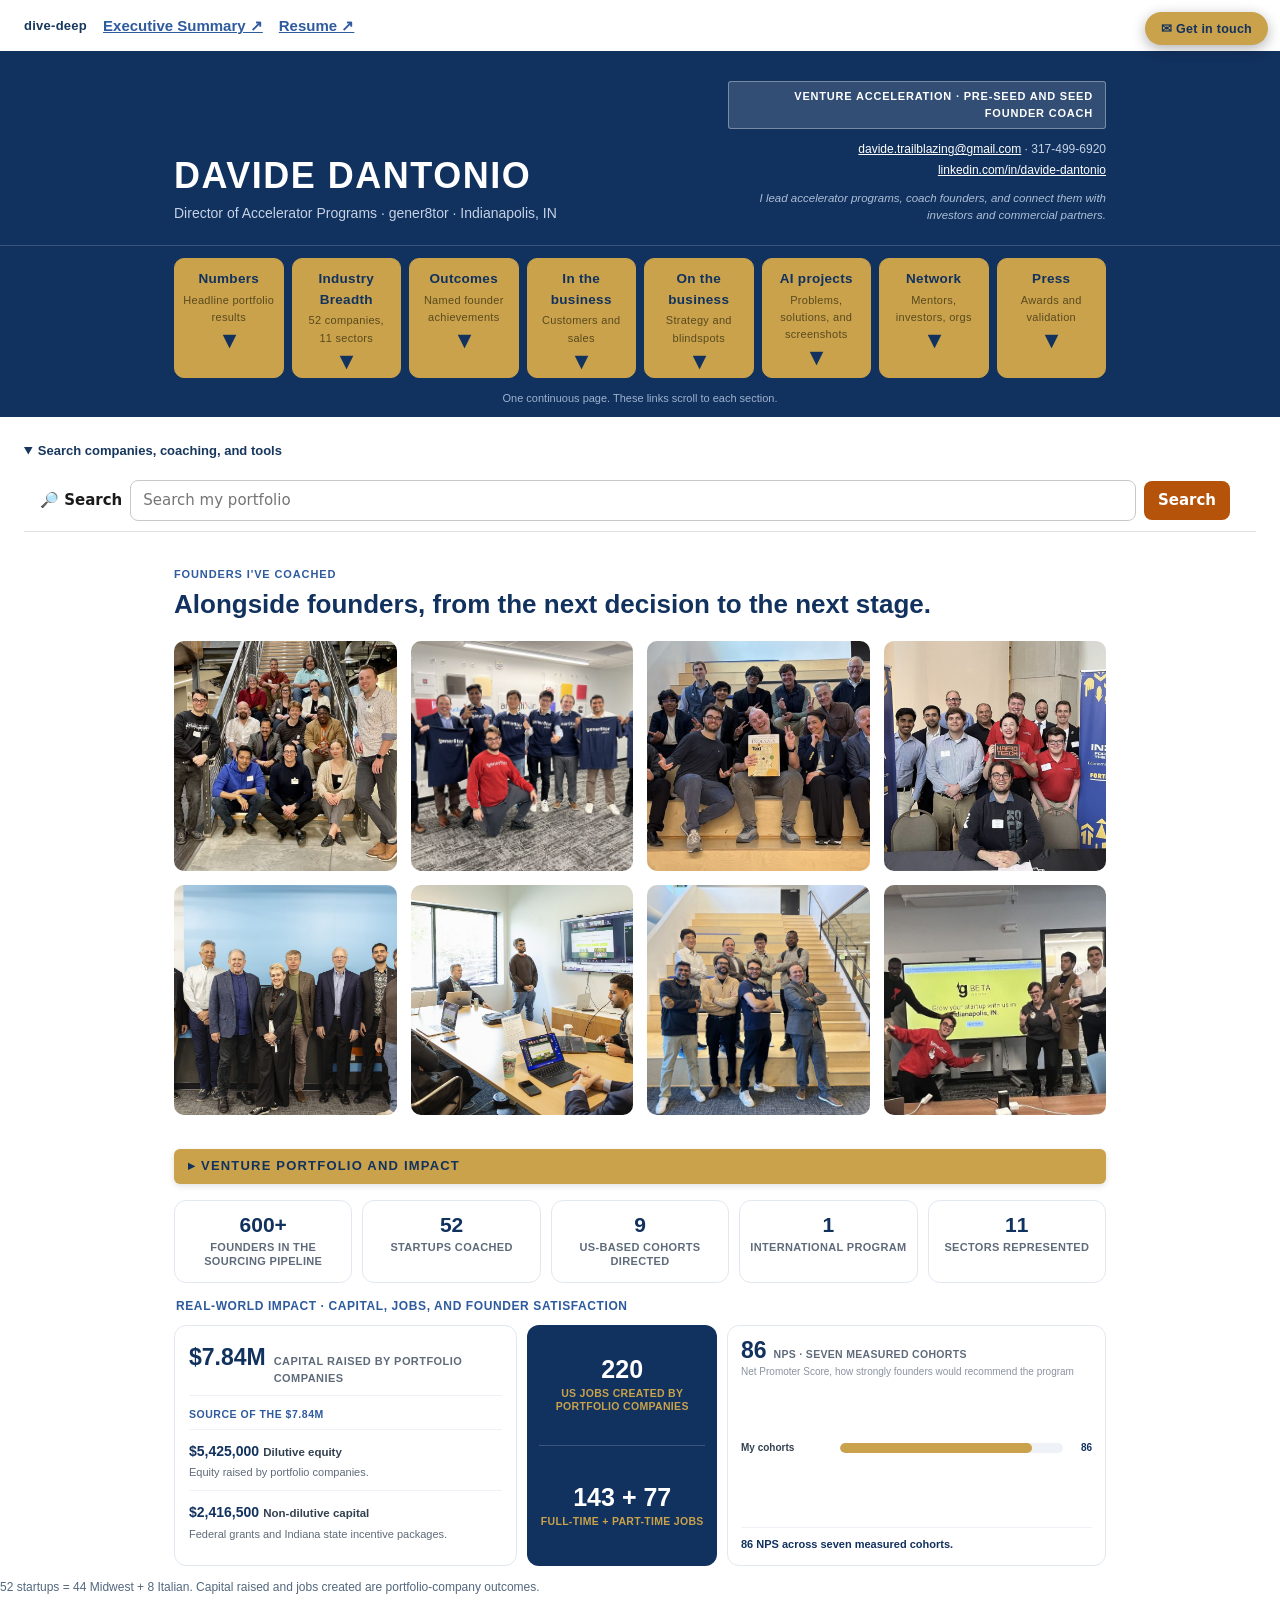
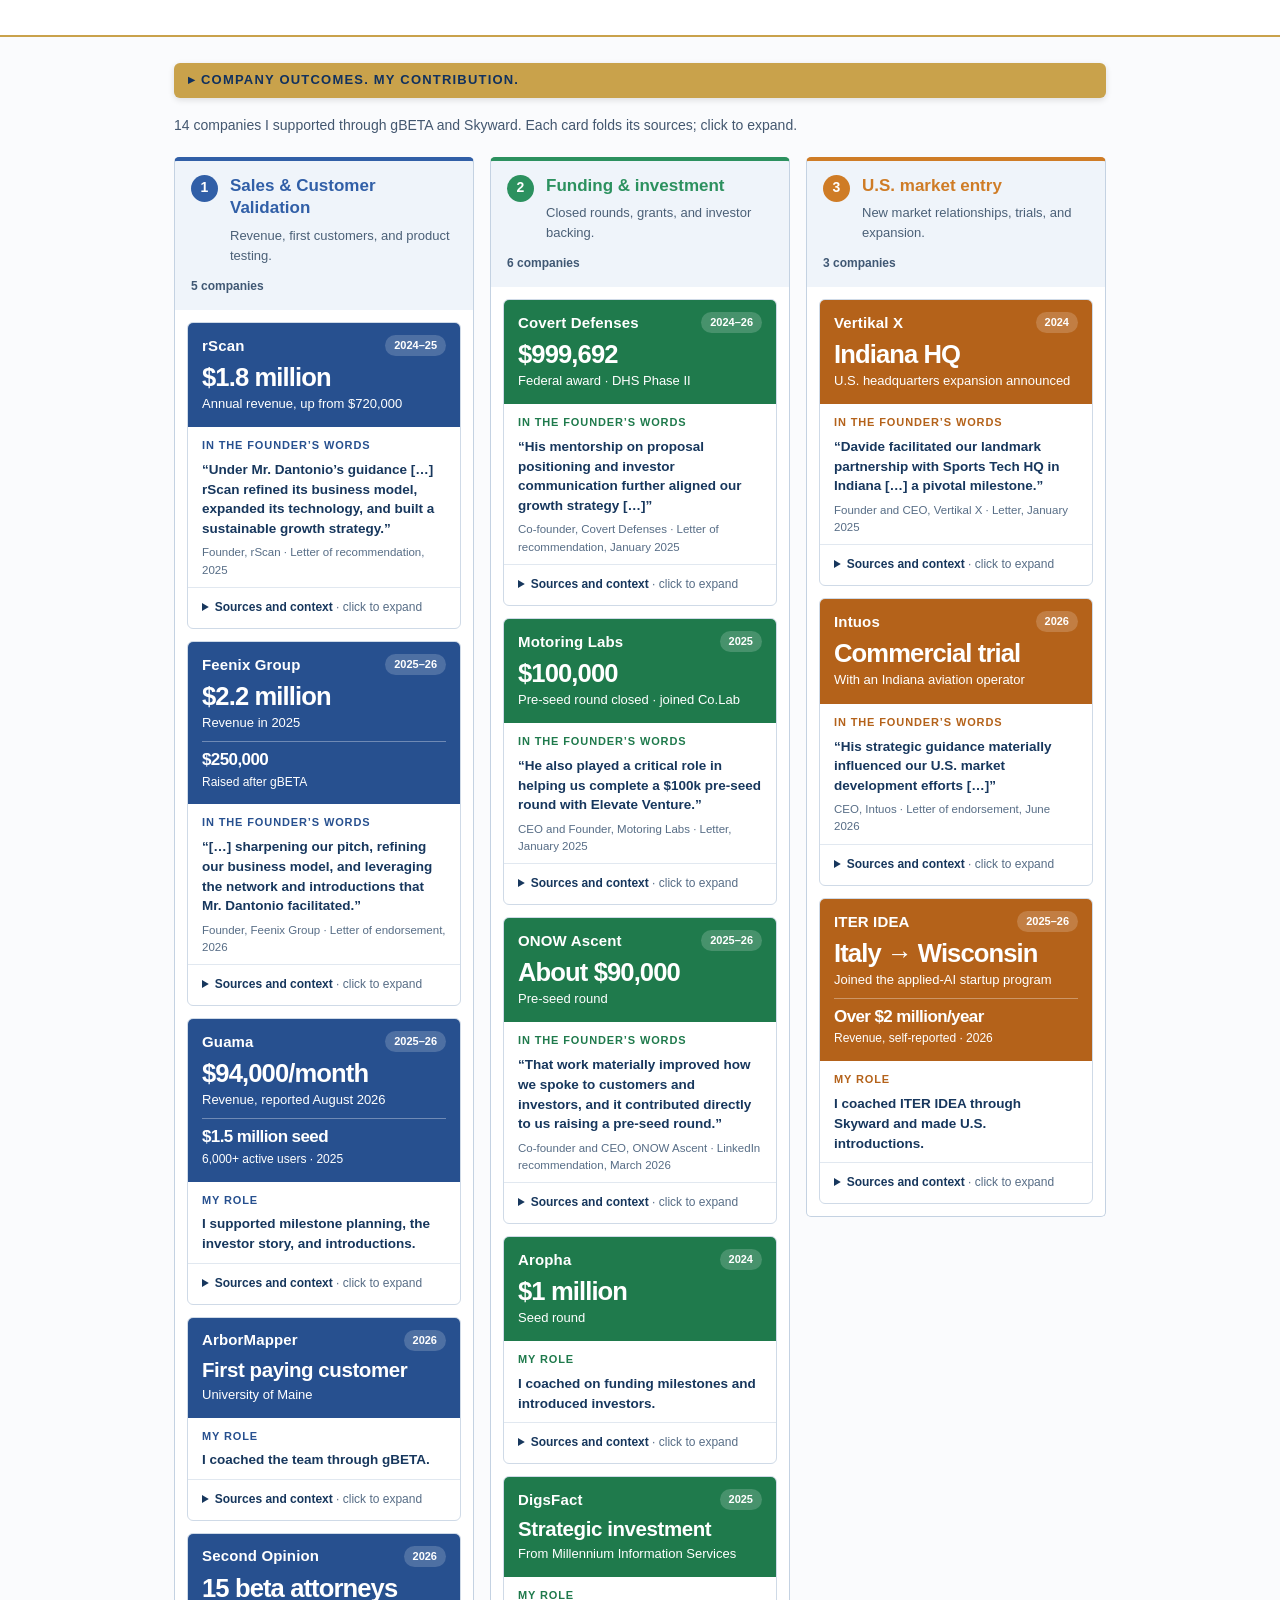
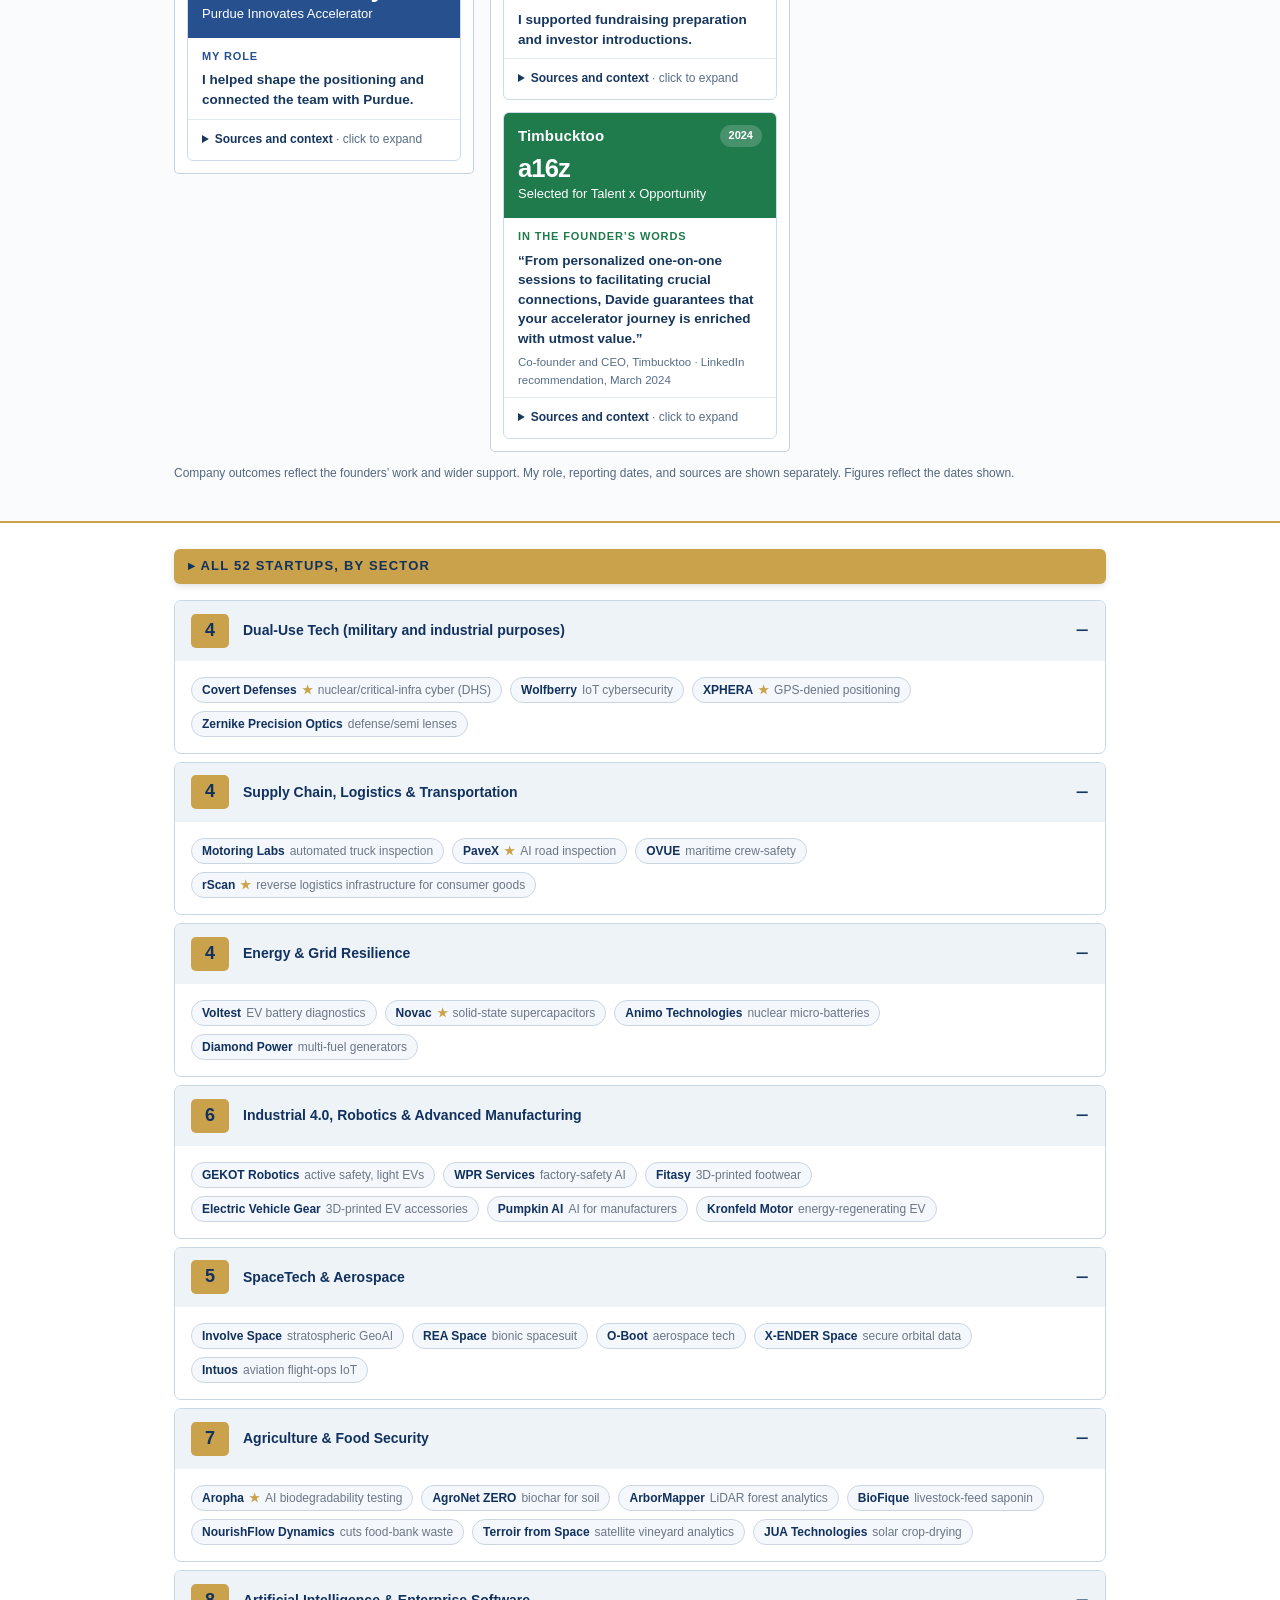
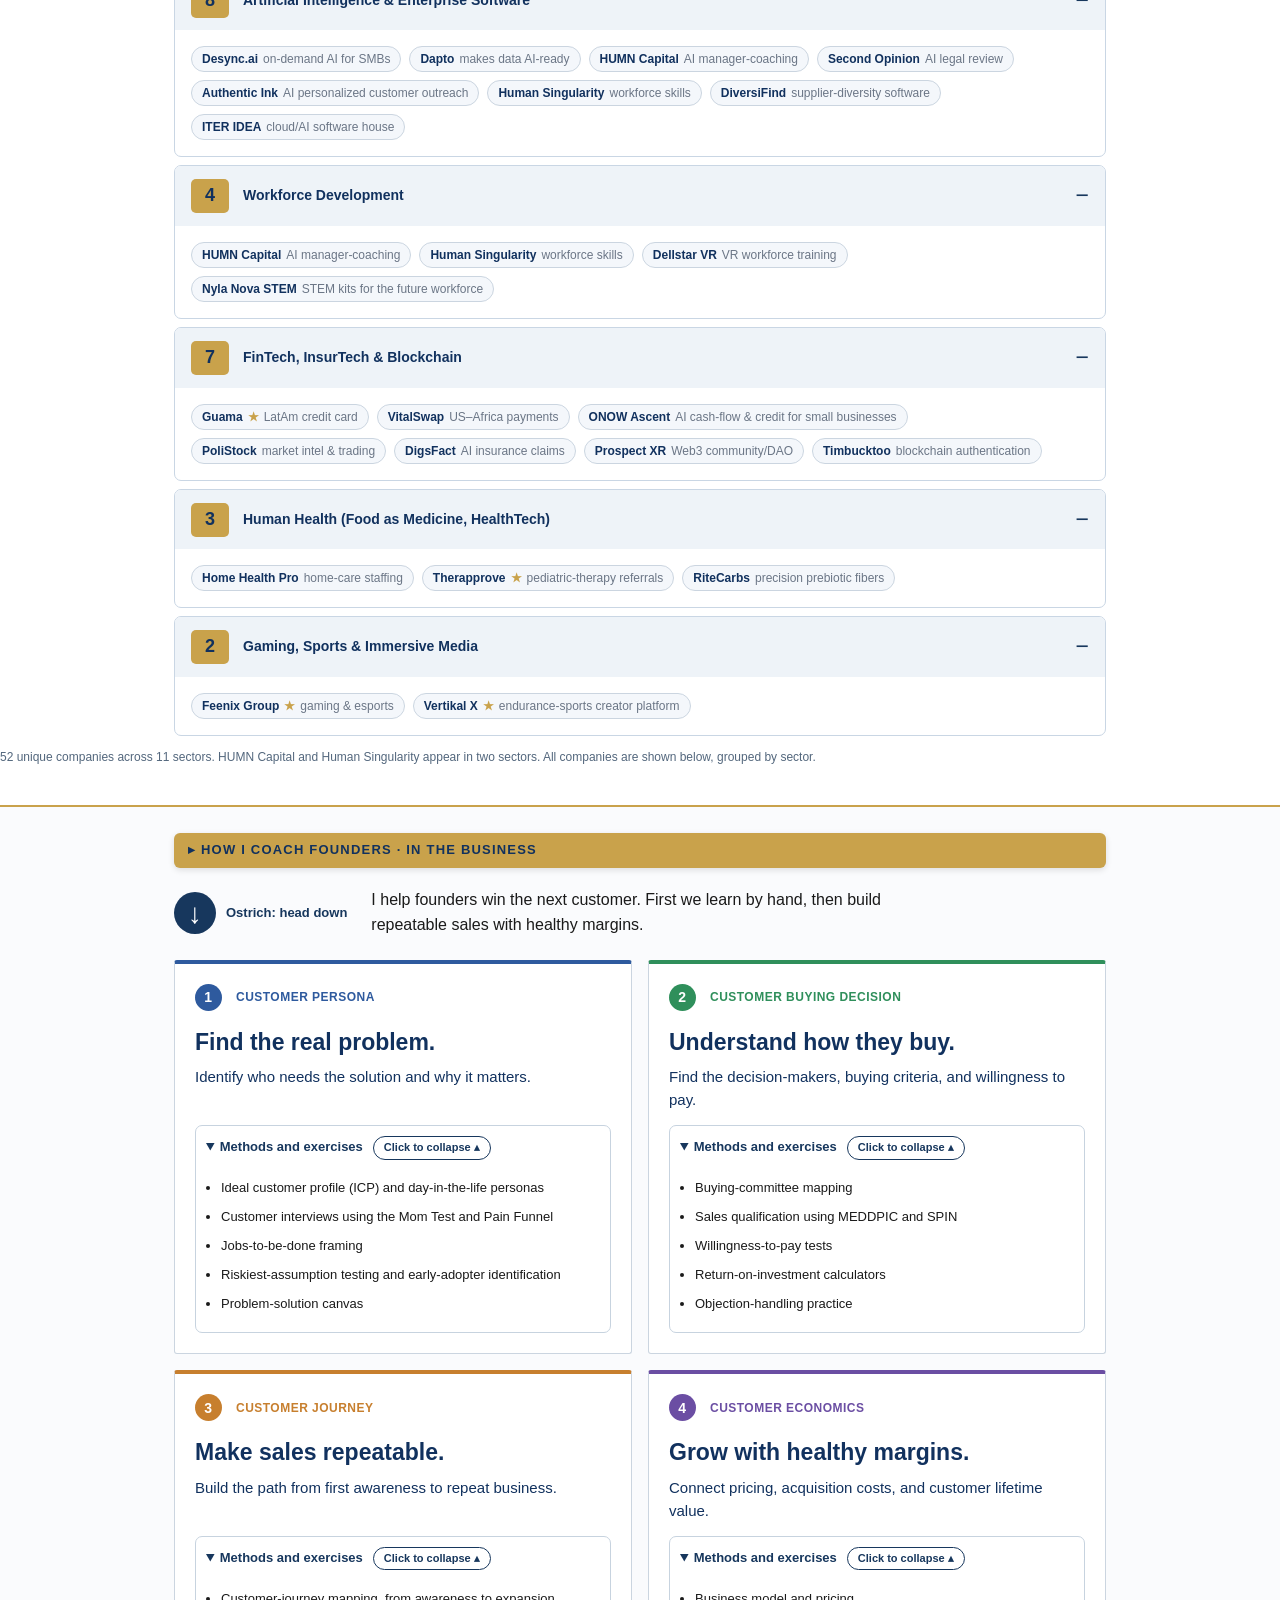
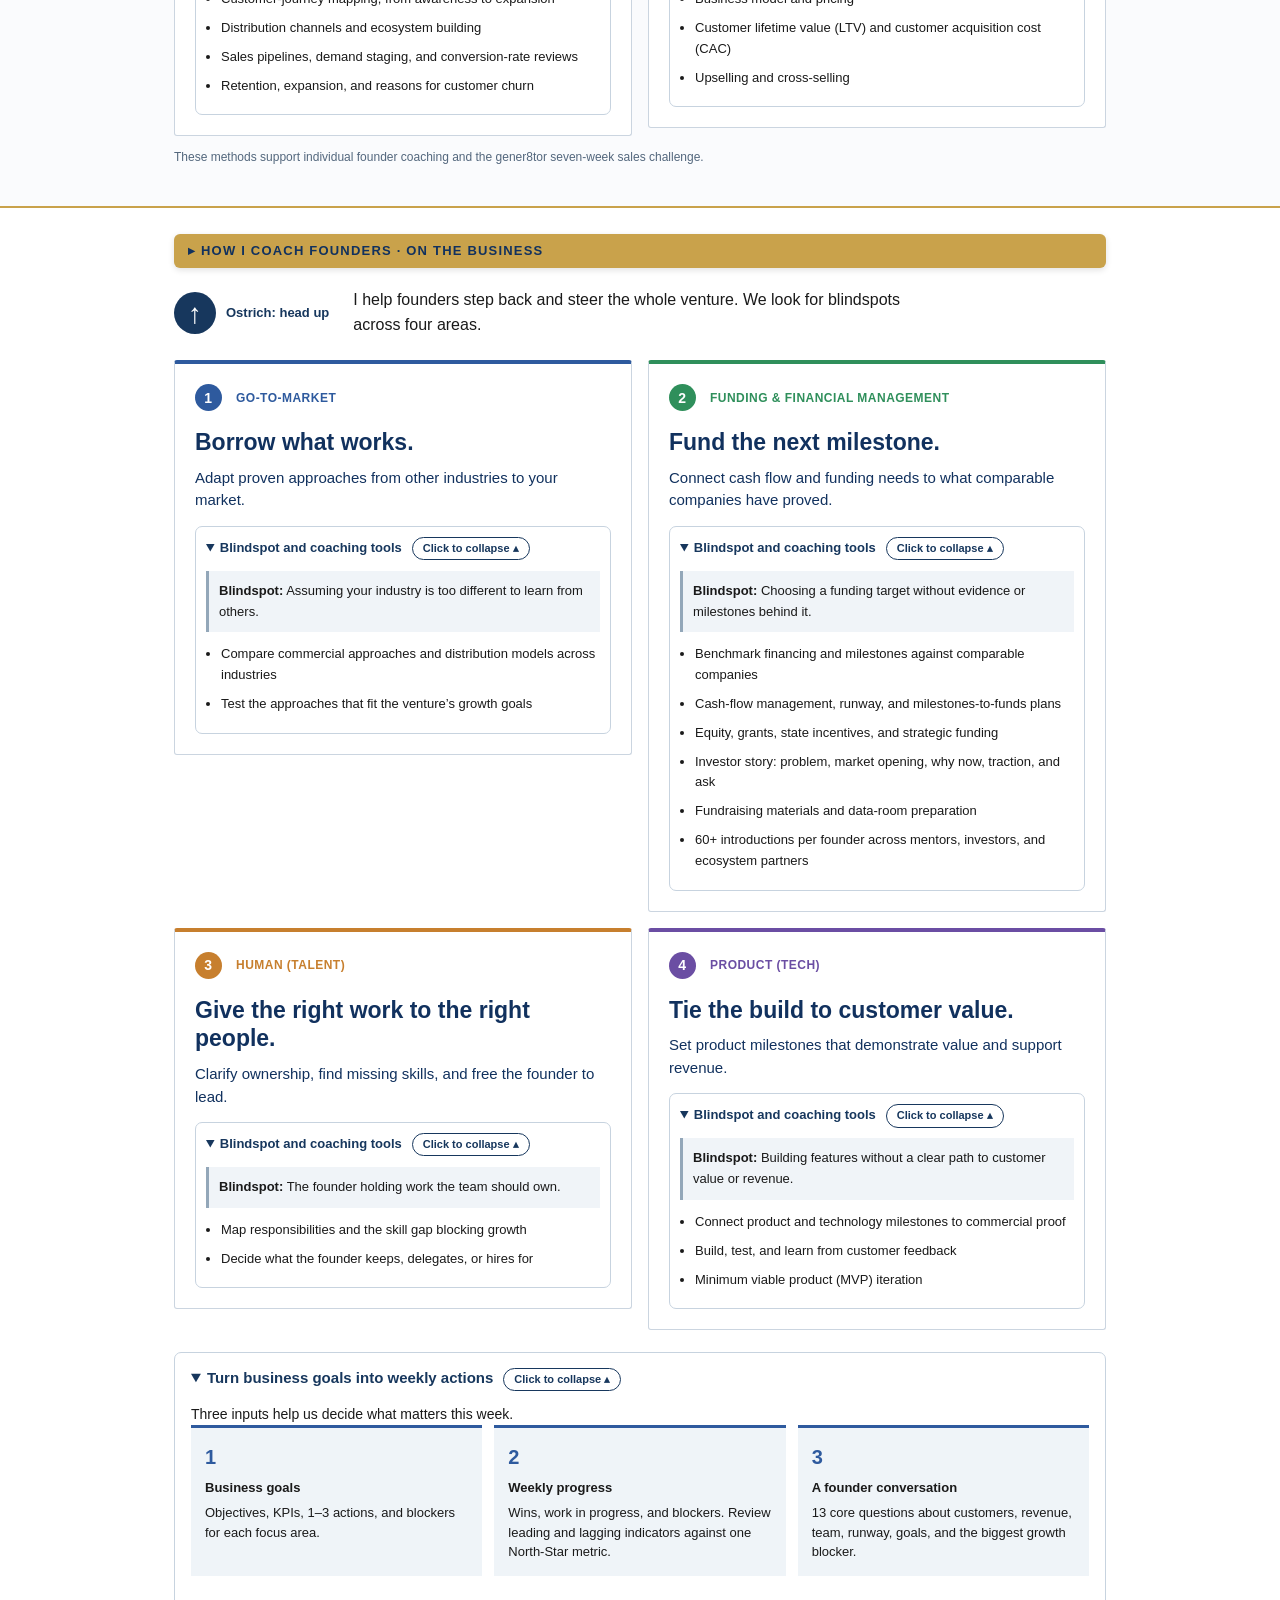
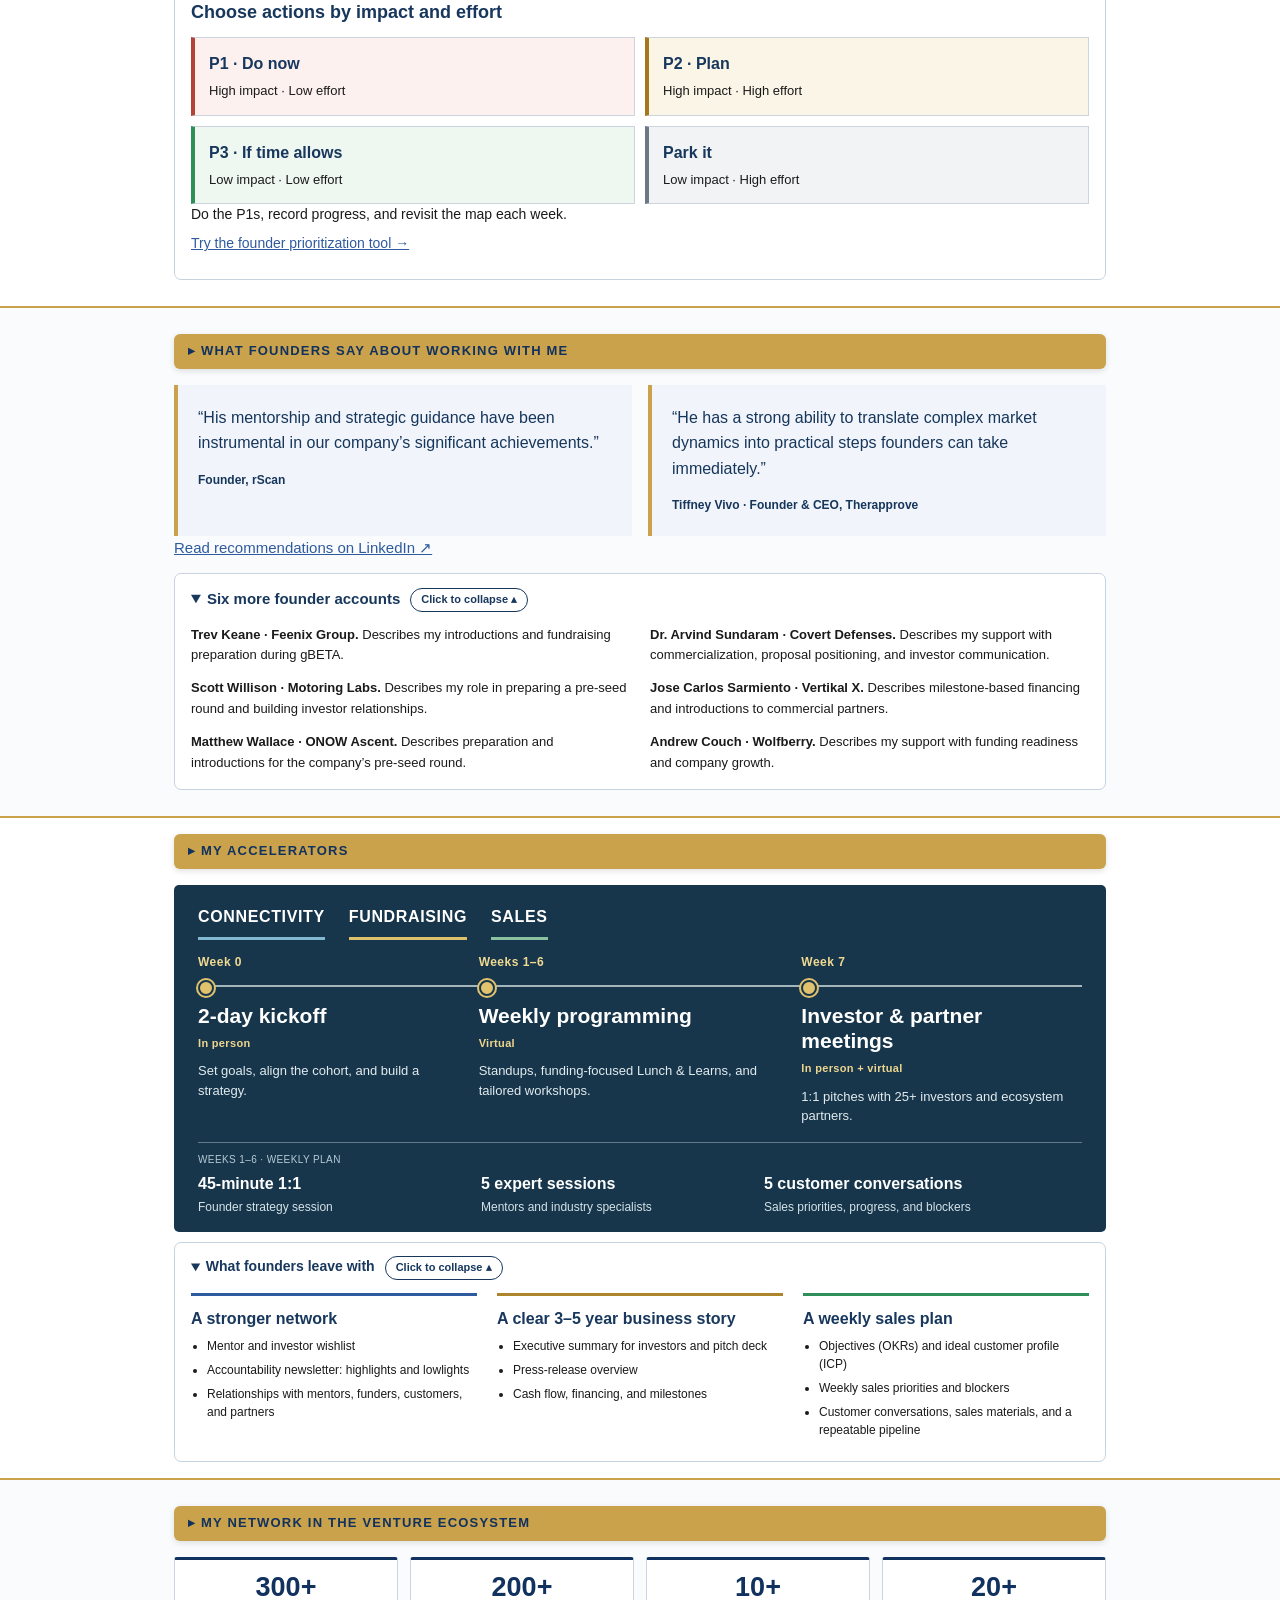
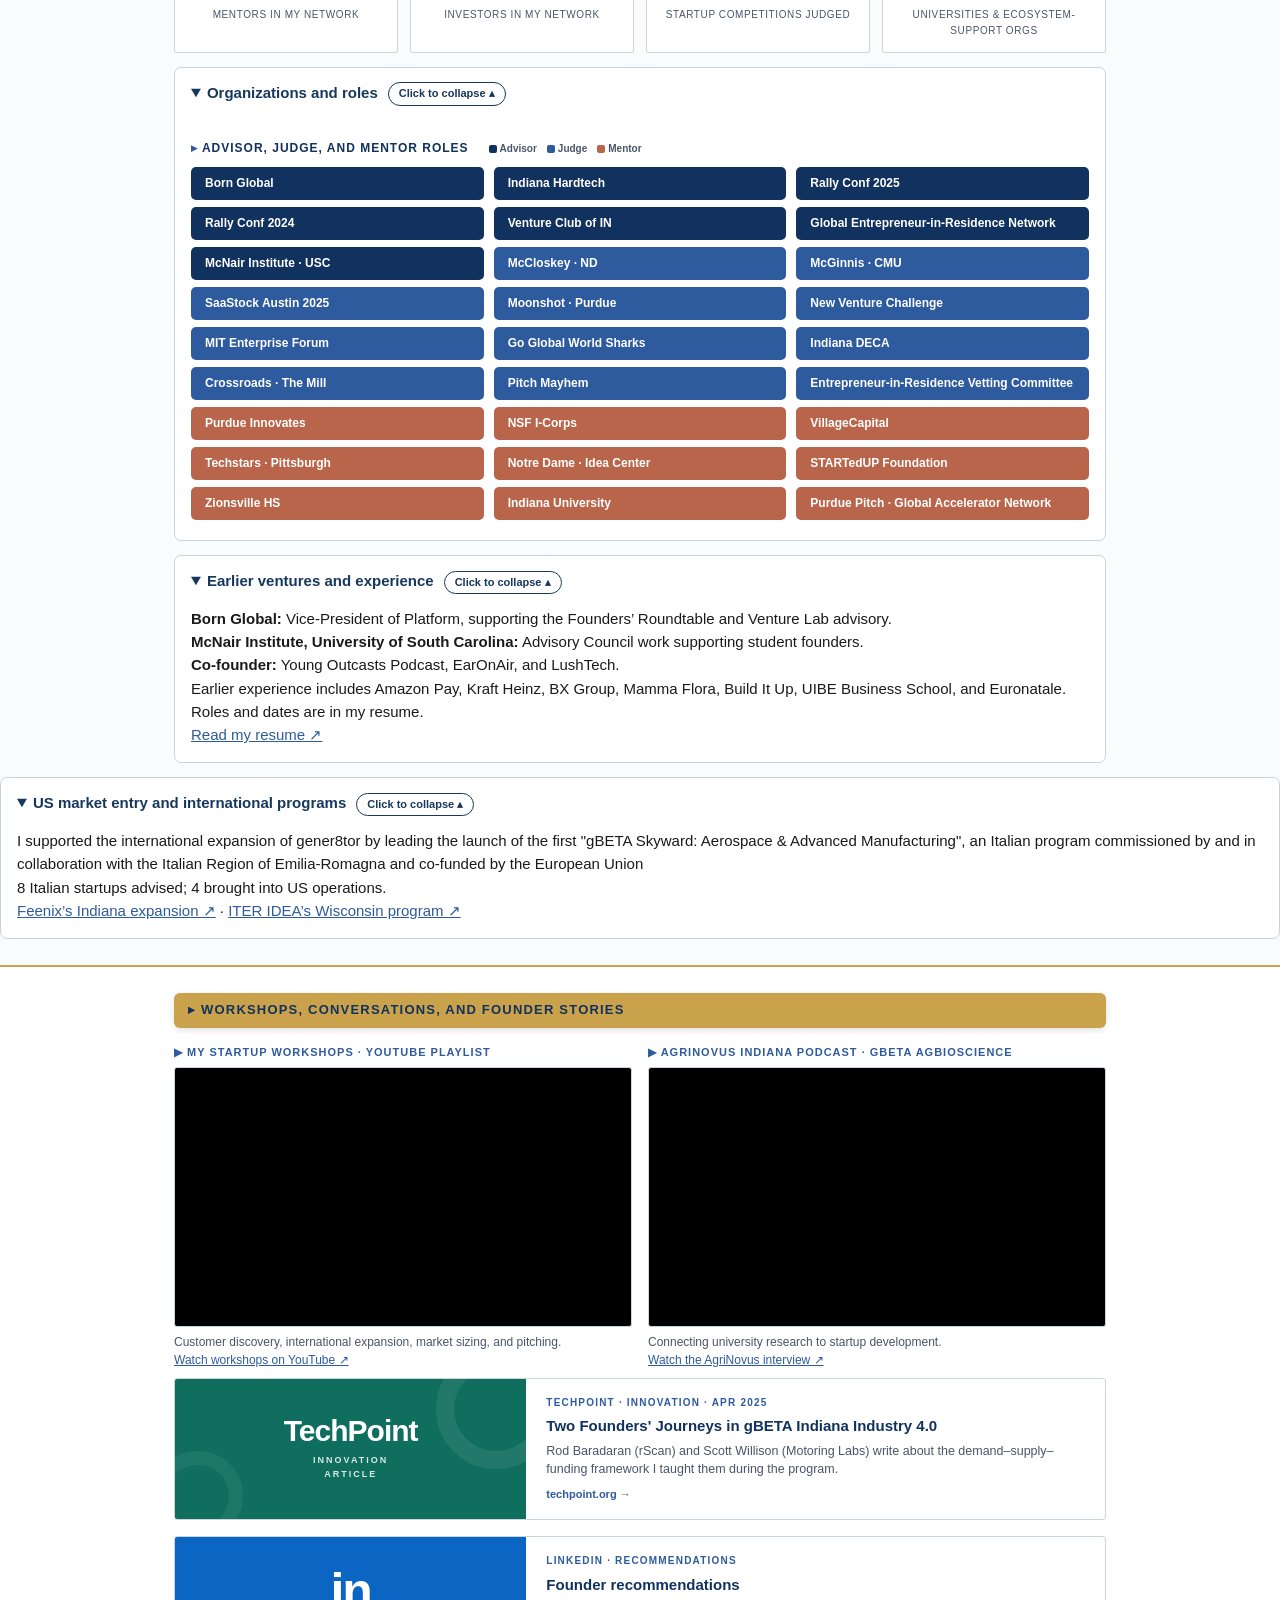
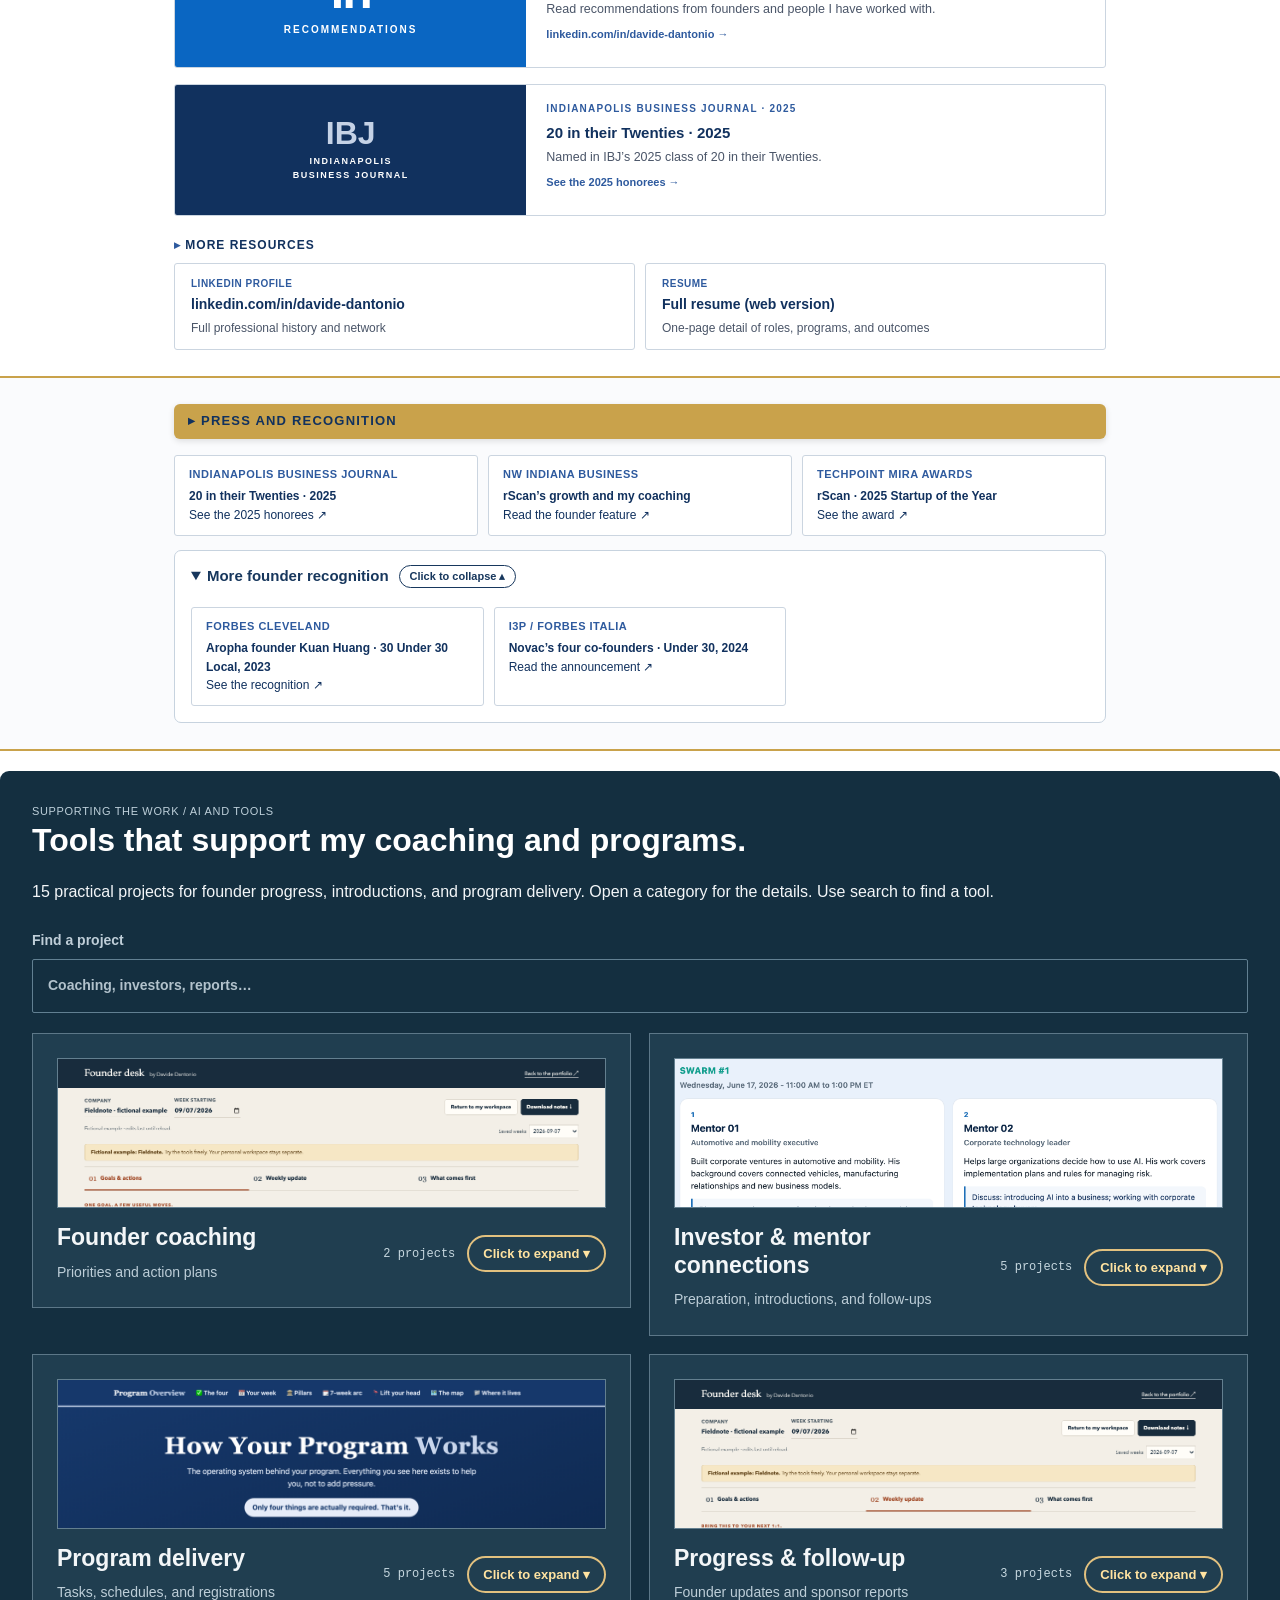
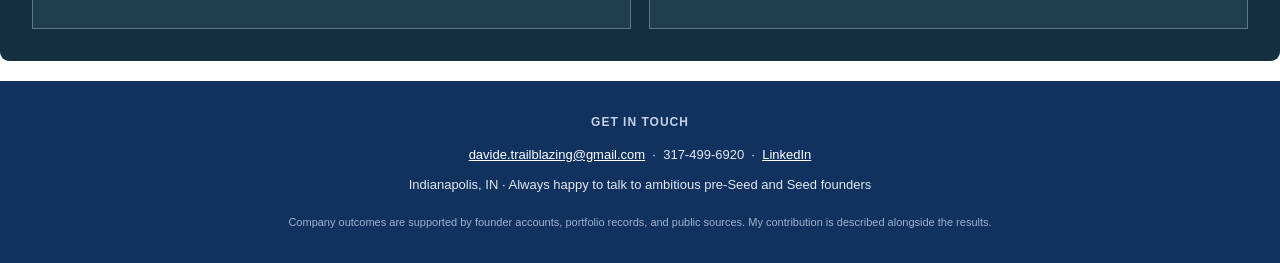
==== commit cfd37978: "Three parallel result clusters, full page at the root, Executive Summary at /summary Company outcome" ====
--- a/index.html
+++ b/index.html
@@ -4,7 +4,7 @@
 <meta charset="UTF-8">
 <link rel="icon" type="image/gif" href="favicon.gif">
 <meta name="viewport" content="width=device-width, initial-scale=1.0">
-<title>Davide Dantonio · Executive Summary</title>
+<title>Davide Dantonio · dive-deep</title>
 <meta name="description" content="Davide Dantonio, gener8tor Director of Accelerator Programs. Portfolio of venture outcomes across 52 companies and 10 accelerator cohorts.">
 <style>
   :root {
@@ -483,9 +483,11 @@
 .d-main .block:has(>.d-section-fold){padding:0}.d-section-fold>summary{display:flex;justify-content:space-between;align-items:center;gap:18px;list-style:none;cursor:pointer;padding:20px}.d-section-fold>summary::-webkit-details-marker{display:none}.d-section-fold>summary h2{display:block;font-size:18px;margin:0;color:#17375d;border:0;padding:0;line-height:1.35;background:none;box-shadow:none;text-transform:none;letter-spacing:normal}.d-tools .d-section-fold>summary h2{color:white}.d-section-fold>summary h2::before{display:none}.d-section-fold>summary p{font-size:13px;line-height:1.5;margin:7px 0 0;color:inherit;opacity:.85}.fold-indicator{flex-shrink:0;font-size:28px;font-weight:700}.fold-indicator::after{content:'+'}.d-section-fold[open]>.fold-indicator::after,.d-section-fold[open]>summary .fold-indicator::after{content:'−'}.d-section-fold>summary:hover{background:#d4aa3920}.d-main .d-tools:has(>.d-section-fold){padding:0}.d-fold-body>.container{padding-top:4px}.d-tools .d-fold-body{padding:0 24px 24px}.d-main #blk-outcomes{scroll-margin-top:20px}
 @media(max-width:900px){.d-menu{max-height:none}}@media(max-width:720px){.d-search{padding:0 16px}}
 
-.result-intro{font-size:14px;line-height:1.6;margin:0 0 20px;color:#43576f}.result-groups{display:grid;gap:22px}.result-group{--result-accent:#315fa7;--result-deep:#27508f;border:1px solid #c4d2e2;border-top:4px solid var(--result-accent);border-radius:5px;background:#fff;min-width:0;overflow:hidden}.result-group:nth-child(2){--result-accent:#2c915f;--result-deep:#1f7a4c}.result-group:nth-child(3){--result-accent:#cf7c26;--result-deep:#b4621a}.result-group:nth-child(4){--result-accent:#6d4da6;--result-deep:#5b3f93}.result-group-head{display:flex;align-items:flex-start;gap:12px;padding:20px;background:#eff4fa;flex-wrap:wrap}.result-number{display:grid;place-items:center;flex:none;width:27px;height:27px;border-radius:50%;background:var(--result-accent);color:white;font-size:14px;font-weight:800}.result-group-head>div{flex:1;min-width:150px}.result-group-head h3{margin:0;color:var(--result-accent);font-size:18px;line-height:1.4}.result-group-head p{font-size:13px;line-height:1.5;margin:6px 0 0;color:#4b6077}.result-count{font-size:12px;font-weight:700;color:#405874;white-space:nowrap}.result-cases{display:grid;grid-template-columns:repeat(2,minmax(0,1fr));gap:16px;padding:18px}.result-card{min-width:0;display:flex;flex-direction:column;background:#fff;border:1px solid #cfdae7;border-radius:6px;overflow:hidden;scroll-margin-top:30px}.result-brief{background:var(--result-deep);color:#fff;padding:16px 20px 18px}.result-head{display:flex;justify-content:space-between;align-items:center;gap:12px;margin:0 0 12px}.result-card h4,.result-head h4{font-size:16px;line-height:1.3;margin:0;color:#fff;font-weight:800;letter-spacing:.01em}.result-year{flex:none;font-size:12px;font-weight:700;color:#fff;background:#ffffff2e;border-radius:999px;padding:3px 10px;white-space:nowrap}.result-metric{margin:0}.result-metric>strong{display:block;font-size:clamp(30px,2.6vw,38px);line-height:1.05;letter-spacing:-.035em;color:#fff;font-weight:800}.result-primary.result-words>strong{font-size:clamp(24px,2.2vw,29px);line-height:1.12;letter-spacing:-.02em}.result-metric>span{display:block;margin-top:6px;font-size:14px;line-height:1.4;font-weight:500;color:#fff}.result-secondary{border-top:1px solid #ffffff55;margin-top:12px;padding-top:11px}.result-secondary>strong{font-size:20px;line-height:1.15}.result-secondary>span{font-size:13px}.result-voice{margin:0;padding:14px 20px 2px}.result-kicker,.result-role>b{display:block;font-size:11px;font-weight:800;letter-spacing:.08em;text-transform:uppercase;color:var(--result-deep);margin:0 0 6px}.result-voice blockquote{margin:0;font-size:15px;line-height:1.5;color:#17375d;font-weight:600}.result-voice figcaption{font-size:12px;line-height:1.5;color:#576d86;margin:8px 0 0}.result-role{margin:0;padding:14px 20px 2px;font-size:15px;line-height:1.5;color:#17375d;font-weight:600;border:0}.result-proof{border-top:1px solid #e1e8f0;margin:12px 0 0;padding:0 20px}.result-proof>summary{cursor:pointer;color:#17375d;font-size:13px;font-weight:700;padding:12px 0;min-height:44px}.result-evidence{padding:0 0 12px}.result-proof p{font-size:12px;line-height:1.6;color:#4d6076;margin:0 0 10px}.result-period{border-left:2px solid var(--result-accent);padding-left:10px;font-weight:600}.result-proof a{font-size:12px;line-height:1.6;display:inline-block;margin:0 0 6px}.result-more{border-top:1px solid #c8d7e6;background:#f5f8fc}.result-more>summary{cursor:pointer;padding:18px 20px;min-height:60px;color:#17375d;font-size:14px}.result-more>summary span{display:block;font-size:12px;line-height:1.6;color:#526983;margin:8px 0 0}.result-more>summary:hover{background:#eaf0f7}.d-main .result-groups{grid-template-columns:repeat(2,minmax(0,1fr));align-items:start}.d-main .result-group>.result-card{border:0;border-radius:0}.d-main .result-cases{grid-template-columns:1fr;padding:12px}.d-main .result-group-head{padding:18px}.d-main .result-count{flex-basis:100%;margin-left:39px}.d-main .result-metric>strong{font-size:clamp(28px,2.4vw,34px)}@media(max-width:720px){.result-cases,.d-main .result-groups{grid-template-columns:1fr}.result-cases{padding:12px}.result-brief{padding:14px 16px 16px}.result-voice,.result-role{padding:12px 16px 2px}.result-proof{padding:0 16px}.result-group-head{padding:18px}.result-group-head>div{min-width:120px}.result-count{flex-basis:100%;margin-left:39px}}
+.result-intro{font-size:14px;line-height:1.6;margin:0 0 20px;color:#43576f}.result-groups{display:grid;grid-template-columns:repeat(3,minmax(0,1fr));gap:16px;align-items:start}.result-group{--result-accent:#315fa7;--result-deep:#27508f;border:1px solid #c4d2e2;border-top:4px solid var(--result-accent);border-radius:5px;background:#fff;min-width:0;overflow:hidden}.result-group:nth-child(2){--result-accent:#2c915f;--result-deep:#1f7a4c}.result-group:nth-child(3){--result-accent:#cf7c26;--result-deep:#b4621a}.result-group:nth-child(4){--result-accent:#6d4da6;--result-deep:#5b3f93}.result-group-head{display:flex;align-items:flex-start;gap:12px;padding:14px 16px;background:#eff4fa;flex-wrap:wrap}.result-number{display:grid;place-items:center;flex:none;width:27px;height:27px;border-radius:50%;background:var(--result-accent);color:white;font-size:14px;font-weight:800}.result-group-head>div{flex:1;min-width:150px}.result-group-head h3{margin:0;color:var(--result-accent);font-size:17px;line-height:1.35}.result-group-head p{font-size:13px;line-height:1.5;margin:6px 0 0;color:#4b6077}.result-count{font-size:12px;font-weight:700;color:#405874;white-space:nowrap}.result-cases{display:grid;grid-template-columns:1fr;gap:12px;padding:12px}.result-card{min-width:0;display:flex;flex-direction:column;background:#fff;border:1px solid #cfdae7;border-radius:6px;overflow:hidden;scroll-margin-top:30px}.result-brief{background:var(--result-deep);color:#fff;padding:12px 14px 14px}.result-head{display:flex;justify-content:space-between;align-items:center;gap:12px;margin:0 0 8px}.result-card h4,.result-head h4{font-size:15px;line-height:1.3;margin:0;color:#fff;font-weight:800;letter-spacing:.01em}.result-year{flex:none;font-size:11px;font-weight:700;color:#fff;background:#ffffff2e;border-radius:999px;padding:2px 9px;white-space:nowrap}.result-metric{margin:0}.result-metric>strong{display:block;font-size:clamp(24px,2vw,30px);line-height:1.05;letter-spacing:-.035em;color:#fff;font-weight:800}.result-primary.result-words>strong{font-size:clamp(19px,1.6vw,22px);line-height:1.12;letter-spacing:-.02em}.result-metric>span{display:block;margin-top:4px;font-size:13px;line-height:1.4;font-weight:500;color:#fff}.result-secondary{border-top:1px solid #ffffff55;margin-top:9px;padding-top:8px}.result-secondary>strong{font-size:17px;line-height:1.15}.result-secondary>span{font-size:12px}.result-voice{margin:0;padding:10px 14px 0}.result-kicker,.result-role>b{display:block;font-size:11px;font-weight:800;letter-spacing:.08em;text-transform:uppercase;color:var(--result-deep);margin:0 0 6px}.result-voice blockquote{margin:0;font-size:13.5px;line-height:1.45;color:#17375d;font-weight:600}.result-voice figcaption{font-size:11.5px;line-height:1.5;color:#576d86;margin:6px 0 0}.result-role{margin:0;padding:10px 14px 0;font-size:13.5px;line-height:1.5;color:#17375d;font-weight:600;border:0}.result-proof{border-top:1px solid #e1e8f0;margin:8px 0 0;padding:0 14px}.result-proof>summary{cursor:pointer;color:#17375d;font-size:12px;font-weight:700;padding:10px 0;min-height:40px}.result-evidence{padding:0 0 12px}.result-proof p{font-size:12px;line-height:1.6;color:#4d6076;margin:0 0 10px}.result-period{border-left:2px solid var(--result-accent);padding-left:10px;font-weight:600}.result-proof a{font-size:12px;line-height:1.6;display:inline-block;margin:0 0 6px}.result-more{border-top:1px solid #c8d7e6;background:#f5f8fc}.result-more>summary{cursor:pointer;padding:18px 20px;min-height:60px;color:#17375d;font-size:14px}.result-more>summary span{display:block;font-size:12px;line-height:1.6;color:#526983;margin:8px 0 0}.result-more>summary:hover{background:#eaf0f7}.d-main .result-groups{grid-template-columns:repeat(3,minmax(0,1fr));align-items:start}.d-main .result-group>.result-card{border:0;border-radius:0}.d-main .result-cases{grid-template-columns:1fr;padding:12px}.d-main .result-group-head{padding:18px}.d-main .result-count{flex-basis:100%;margin-left:39px}.d-main .result-metric>strong{font-size:clamp(22px,1.8vw,26px)}@media(max-width:1000px){.result-groups,.d-main .result-groups{grid-template-columns:1fr}}@media(max-width:720px){.result-cases{grid-template-columns:1fr}.result-cases{padding:12px}.result-brief{padding:14px 16px 16px}.result-voice,.result-role{padding:12px 16px 2px}.result-proof{padding:0 16px}.result-group-head{padding:18px}.result-group-head>div{min-width:120px}.result-count{flex-basis:100%;margin-left:39px}}
+
+.d-tools .project-category>summary{grid-template-columns:minmax(0,1fr) auto auto}.d-tools .project-category>summary::after{content:'Click to expand ▾';font-family:inherit;font-size:13px;font-weight:800;line-height:1.2;padding:9px 14px;border:2px solid #e2c17f;border-radius:999px;color:#ffe3a1;white-space:nowrap;align-self:center}.d-tools .project-category[open]>summary::after{content:'Click to collapse ▴'}.fold-indicator{font-size:13px;font-weight:800;line-height:1.2;padding:9px 14px;border:2px solid #17375d;border-radius:999px;color:#17375d;white-space:nowrap}.fold-indicator::after{content:'Click to expand ▾'}.d-section-fold[open]>summary .fold-indicator::after{content:'Click to collapse ▴'}.d-tools .fold-indicator{border-color:#e2c17f;color:#ffe3a1}.result-proof>summary::after{content:' · click to expand';font-weight:500;color:#576d86}.result-proof[open]>summary::after{content:' · click to collapse'}.d-depth>summary::after{content:'Click to expand ▾';display:inline-block;margin-left:10px;font-size:11px;font-weight:800;line-height:1.2;padding:4px 10px;border:1.5px solid currentColor;border-radius:999px;white-space:nowrap;vertical-align:middle}.d-depth[open]>summary::after{content:'Click to collapse ▴'}@media(max-width:720px){.d-tools .project-category>summary::after,.fold-indicator{font-size:11px;padding:7px 10px}}
 </style></head>
-<body data-original="true" class="d-main"><a class="d-skip" href="#main-stack">Skip to portfolio</a><nav class="d-top" aria-label="Portfolio pages"><span class="d-page-label">Executive Summary</span><a href="full-background.html" class="d-full-link">dive-deep ↗</a><a href="resume.html">Resume ↗</a></nav>
+<body data-original="true" data-depth="all"><a class="d-skip" href="#main-stack">Skip to portfolio</a><nav class="d-top" aria-label="Portfolio pages"><span class="d-page-label">dive-deep</span><a href="summary.html">Executive Summary ↗</a><a href="resume.html">Resume ↗</a></nav>
 <div class="connect-wrap">
   <button class="connect-btn" id="connectBtn" aria-haspopup="true" aria-expanded="false" onclick="toggleConnect(event)">✉ Get in touch</button>
   <div class="connect-panel" id="connectPanel" role="dialog" aria-label="Get in touch">
@@ -613,7 +615,7 @@
 @media(max-width:760px){#blk-kpi .k2scope{grid-template-columns:repeat(2,1fr)}#blk-kpi .k2cap-row{grid-template-columns:1fr}}
 @media(max-width:760px){.cohort-band .cb-grid{grid-template-columns:repeat(2,1fr)}.cohort-band .cb-grid img{height:188px}.header-right .dd-sidenote{text-align:left;margin-left:0}.tab-btn{text-align:left;padding:11px 14px}}
 </style>
-<details class="d-search"><summary>Search companies, coaching, and tools</summary><div id="portfolio-search"></div></details><div class="dd-intro">
+<details open class="d-search"><summary>Search companies, coaching, and tools</summary><div id="portfolio-search"></div></details><div class="dd-intro">
   <div class="container">
     <div class="dd-kicker">Founders I've coached</div>
     <div class="dd-title">Alongside founders, from the next decision to the next stage.</div>
@@ -630,10 +632,10 @@
         <img src="cohort-7.jpg" alt="Founders at a gBETA Indiana cohort kickoff" loading="lazy">
         <img src="cohort-4.jpg" alt="Cohort featured in Entrepreneurship Indiana" loading="lazy">
         <img src="cohort-5.jpg" alt="Hard Tech recognition at Indiana for the Bold" loading="lazy">
-        
-        
-        
-        
+        <img src="cohort-8.jpg" alt="Founders with Indiana mentors and partners" loading="lazy">
+        <img src="cohort-3.jpg" alt="A founder pitching in a working session" loading="lazy">
+        <img src="cohort-6.jpg" alt="A gBETA cohort on the steps" loading="lazy">
+        <img src="cohort-1.jpg" alt="gBETA Indiana, grow your startup with us" loading="lazy">
     </div>
   </div>
 </div>
@@ -643,31 +645,63 @@
 </script>
 
 <!-- ===== Section stack: one continuous page, all sections always visible ===== -->
-<div class="d-layout"><aside class="d-sidebar"><details class="d-menu" open><summary>Executive Summary</summary><nav aria-label="Portfolio sections"><a href="#blk-kpi">Venture portfolio and impact</a><a href="#blk-outcomes">Company results and my role</a><a href="#blk-sectors">All 52 startups by sector</a><a href="#blk-coaching">Coaching: in the business</a><a href="#blk-blindspots">Coaching: on the business</a><a href="#blk-voices">Founder recommendations</a><a href="#blk-program">My accelerators</a><a href="#blk-network">Founder and partner network</a><a href="#blk-resources">Workshops, podcast, and press</a><a href="#blk-aios">Supporting AI and tools</a><a href="resume.html">Experience and education ↗</a><a class="d-full-link" href="full-background.html">dive-deep ↗</a></nav></details></aside><main id="main-stack" class="stack"><section class="block" id="blk-kpi"><div class="container"><span id="blk-nps"></span><h2 class="section-title">Venture portfolio and impact</h2><div class="d-metrics"><div><strong>52</strong><span>startups coached</span></div><div><strong>10</strong><span>accelerator cohorts</span></div><div><strong>$7.84M</strong><span>raised by portfolio companies</span></div><div><strong>220</strong><span>US jobs created by portfolio companies</span></div></div><p class="d-nps"><b>86 founder NPS</b> · How likely founders are to recommend the program, across seven measured cohorts.</p><p class="d-scope">52 startups = 44 Midwest + 8 Italian. Capital raised and jobs created are portfolio-company outcomes.</p></div></section><section class="block" id="blk-outcomes"><div class="container"><h2 class="section-title">Company outcomes. My contribution.</h2><p class="result-intro">14 companies I supported through gBETA and Skyward.</p><div class="result-groups"><div class="result-group" id="results-customers"><div class="result-group-head"><span class="result-number">1</span><div><h3>Customer validation</h3><p>From product testing to paying customers.</p></div><span class="result-count">2 companies</span></div><article class="result-card" id="company-arbormapper" data-company="ArborMapper"><div class="result-brief"><div class="result-head"><h4>ArborMapper</h4><span class="result-year">2026</span></div><div class="result-metrics"><div class="result-metric result-primary result-words" data-selection="vanessa-5"><strong>First paying customer</strong><span>University of Maine</span></div></div></div><p class="result-role"><b>My role</b><span>I coached the team through gBETA.</span></p><details class="result-proof"><summary>Sources and context</summary><div class="result-evidence"><p class="result-period">First paying customer · University of Maine · Update: August 24, 2026 · Founder-reported</p><p class="result-role-detail"><b>My role.</b> I coached ArborMapper through gBETA.</p><p>Founder update relayed August 24, 2026.</p><p>The founder reports that a research partner became the company’s first paying customer.</p></div></details></article><details class="result-more"><summary><b>1 more company</b><span>Second Opinion</span></summary><div class="result-cases"><article class="result-card" id="company-second-opinion" data-company="Second Opinion"><div class="result-brief"><div class="result-head"><h4>Second Opinion</h4><span class="result-year">2026</span></div><div class="result-metrics"><div class="result-metric result-primary" data-selection="second-opinion-beta"><strong>15 beta attorneys</strong><span>Purdue Innovates Accelerator</span></div></div></div><p class="result-role"><b>My role</b><span>I helped shape the positioning and connected the team with Purdue.</span></p><details class="result-proof"><summary>Sources and context</summary><div class="result-evidence"><p class="result-period">15 beta attorneys · Purdue Innovates Accelerator · Founder interview: June 12, 2026 · Reported by Purdue</p><p class="result-role-detail"><b>My role.</b> I supported early positioning and introduced the team to Purdue’s ecosystem.</p><p>Purdue Research Foundation founder interview, June 12, 2026. My contribution is recorded separately in the founder-support evidence.</p><p>Purdue led the later customer-discovery and product work described in its June 2026 interview.</p><a class="source" href="https://stories.prf.org/from-contract-review-to-contract-dashboard-how-second-opinion-evolved-in-the-purdue-innovates-accelerator/" target="_blank" rel="noopener">Purdue: founder interview ↗</a></div></details></article></div></details></div><div class="result-group" id="results-revenue"><div class="result-group-head"><span class="result-number">2</span><div><h3>Revenue growth</h3><p>Sales results and the business behind them.</p></div><span class="result-count">3 companies</span></div><article class="result-card" id="company-rscan" data-company="rScan"><div class="result-brief"><div class="result-head"><h4>rScan</h4><span class="result-year">2024–25</span></div><div class="result-metrics"><div class="result-metric result-primary" data-selection="vanessa-1"><strong>$1.8 million</strong><span>Annual revenue, up from $720,000</span></div></div></div><figure class="result-voice"><p class="result-kicker">In the founder’s words</p><blockquote>“Under Mr. Dantonio’s guidance […] rScan refined its business model, expanded its technology, and built a sustainable growth strategy.”</blockquote><figcaption>Founder, rScan · Letter of recommendation, 2025</figcaption></figure><details class="result-proof"><summary>Sources and context</summary><div class="result-evidence"><p class="result-period">$720,000 → $1.8 million · Annual revenue · Spring 2024 → early 2025 · Founder-reported</p><p class="result-role-detail"><b>My role.</b> I coached the founders on growth strategy, balancing customer demand, delivery, and funding.</p><p>Revenue figures relayed in the August 24, 2026 founder update. TechPoint separately describes my coaching.</p><p>TechPoint describes the coaching relationship. The revenue totals come from the separate founder update.</p><a class="source" href="https://techpoint.org/two-founders-journeys-in-gbeta-indiana-industry-4-0/" target="_blank" rel="noopener">TechPoint: founders on coaching ↗</a></div></details></article><details class="result-more"><summary><b>2 more companies</b><span>Feenix Group · Guama</span></summary><div class="result-cases"><article class="result-card" id="company-feenix" data-company="Feenix Group"><div class="result-brief"><div class="result-head"><h4>Feenix Group</h4><span class="result-year">2025–26</span></div><div class="result-metrics"><div class="result-metric result-primary" data-selection="vanessa-2"><strong>$2.2 million</strong><span>Revenue in 2025</span></div><div class="result-metric result-secondary" data-selection="feenix-funding"><strong>$250,000</strong><span>Raised after gBETA</span></div></div></div><figure class="result-voice"><p class="result-kicker">In the founder’s words</p><blockquote>“[…] sharpening our pitch, refining our business model, and leveraging the network and introductions that Mr. Dantonio facilitated.”</blockquote><figcaption>Founder, Feenix Group · Letter of endorsement, 2026</figcaption></figure><details class="result-proof"><summary>Sources and context</summary><div class="result-evidence"><p class="result-period">$2.2 million · Revenue in 2025 · 2025 result; update August 24, 2026 · Founder-reported</p><p class="result-period">$250,000 · Raised following gBETA · After Fall 2025; undated letter on file March 2026 · Founder letter</p><p class="result-role-detail"><b>My role.</b> The founder credits my pitch preparation, business-model work, and investor introductions.</p><p>Funding: founder letter. Revenue: founder update relayed August 24, 2026. Sports Tech HQ separately reported the Indiana expansion in July 2025.</p><p>The July 2025 expansion announcement documents a separate milestone. The financial figures come from the founder.</p><a class="source" href="https://sthq.org/2025/07/16/feenix-group-announces-indiana-expansion-joins-sports-tech-hq-collective/" target="_blank" rel="noopener">Sports Tech HQ: Indiana expansion ↗</a></div></details></article><article class="result-card" id="company-guama" data-company="Guama"><div class="result-brief"><div class="result-head"><h4>Guama</h4><span class="result-year">2025–26</span></div><div class="result-metrics"><div class="result-metric result-primary" data-selection="guama-seed-customers"><strong>$1.5 million seed</strong><span>6,000+ active users · 2025</span></div><div class="result-metric result-secondary" data-selection="vanessa-3"><strong>$94,000/month</strong><span>Revenue, reported August 2026</span></div></div></div><p class="result-role"><b>My role</b><span>I supported milestone planning, the investor story, and introductions.</span></p><details class="result-proof"><summary>Sources and context</summary><div class="result-evidence"><p class="result-period">$1.5 million · 6,000+ users · Seed round and active users · Public report: August 22, 2025 · Reported by LatamList</p><p class="result-period">$94,000/month · Monthly revenue · Update: August 24, 2026; month not specified · Founder-reported</p><p class="result-role-detail"><b>My role.</b> I supported milestone planning, the investor narrative, cash-flow scenarios, and introductions through gBETA.</p><p>Seed round and users: LatamList, August 22, 2025. Monthly revenue: founder update relayed August 24, 2026.</p><p>Seed and user figures date to August 2025. The revenue update does not specify the reporting month.</p><a class="source" href="https://latamlist.com/guama-raises-1-5m-seed-round/" target="_blank" rel="noopener">LatamList: seed round and users ↗</a></div></details></article></div></details></div><div class="result-group" id="results-funding"><div class="result-group-head"><span class="result-number">3</span><div><h3>Funding &amp; investment</h3><p>Closed rounds, grants, and investor backing.</p></div><span class="result-count">6 companies</span></div><article class="result-card" id="company-covert-defenses" data-company="Covert Defenses"><div class="result-brief"><div class="result-head"><h4>Covert Defenses</h4><span class="result-year">2024–26</span></div><div class="result-metrics"><div class="result-metric result-primary" data-selection="covert-dhs"><strong>$999,692</strong><span>Federal award · DHS Phase II</span></div></div></div><figure class="result-voice"><p class="result-kicker">In the founder’s words</p><blockquote>“His mentorship on proposal positioning and investor communication further aligned our growth strategy […]”</blockquote><figcaption>Co-founder, Covert Defenses · Letter of recommendation, January 2025</figcaption></figure><details class="result-proof"><summary>Sources and context</summary><div class="result-evidence"><p class="result-period">$999,692 · DHS Phase II award · Award: March 26, 2024–March 25, 2026 · Official award record</p><p class="result-role-detail"><b>My role.</b> The co-founder credits my coaching on financing milestones, cash flow, proposal positioning, and investor communication.</p><p>Official SBIR record; founder letter dated January 26, 2025.</p><p>DHS scheduled the award to begin March 26, 2024, two days before the recorded gBETA kickoff. The award and the founder’s account of my coaching are separate evidence.</p><a class="source" href="https://www.sbir.gov/awards/208386" target="_blank" rel="noopener">Official DHS award record ↗</a></div></details></article><details class="result-more"><summary><b>5 more companies</b><span>Motoring Labs · ONOW Ascent · Aropha · DigsFact · Timbucktoo</span></summary><div class="result-cases"><article class="result-card" id="company-motoring" data-company="Motoring Labs"><div class="result-brief"><div class="result-head"><h4>Motoring Labs</h4><span class="result-year">2025</span></div><div class="result-metrics"><div class="result-metric result-primary" data-selection="motoring-preseed"><strong>$100,000</strong><span>Pre-seed round closed · joined Co.Lab</span></div></div></div><figure class="result-voice"><p class="result-kicker">In the founder’s words</p><blockquote>“He also played a critical role in helping us complete a $100k pre-seed round with Elevate Venture.”</blockquote><figcaption>CEO and Founder, Motoring Labs · Letter, January 2025</figcaption></figure><details class="result-proof"><summary>Sources and context</summary><div class="result-evidence"><p class="result-period">$100,000 pre-seed · Round closed; joined Co.Lab · Founder letter: January 24, 2025 · Founder-reported</p><p class="result-role-detail"><b>My role.</b> The founder credits my investor introductions, client-pipeline tools, and growth planning.</p><p>Founder letter, January 24, 2025. TechPoint also describes our work together.</p><p>The founder reported that the pre-seed round closed and the company joined Co.Lab.</p><a class="source" href="https://techpoint.org/two-founders-journeys-in-gbeta-indiana-industry-4-0/" target="_blank" rel="noopener">TechPoint: founders on coaching ↗</a></div></details></article><article class="result-card" id="company-onow" data-company="ONOW Ascent"><div class="result-brief"><div class="result-head"><h4>ONOW Ascent</h4><span class="result-year">2025–26</span></div><div class="result-metrics"><div class="result-metric result-primary" data-selection="onow-preseed"><strong>About $90,000</strong><span>Pre-seed round</span></div></div></div><figure class="result-voice"><p class="result-kicker">In the founder’s words</p><blockquote>“That work materially improved how we spoke to customers and investors, and it contributed directly to us raising a pre-seed round.”</blockquote><figcaption>Co-founder and CEO, ONOW Ascent · LinkedIn recommendation, March 2026</figcaption></figure><details class="result-proof"><summary>Sources and context</summary><div class="result-evidence"><p class="result-period">About $90,000 · Pre-seed during and after gBETA · Oct–Dec 2025 cohort; letter February 28, 2026 · Founder-reported</p><p class="result-role-detail"><b>My role.</b> I helped refine the fundraising narrative, investor materials, traction metrics, and introductions to participating funders.</p><p>Founder letter updated February 28, 2026.</p><p>The founder reported approximately $90,000 raised during and immediately after the October–December 2025 cohort.</p></div></details></article><article class="result-card" id="company-aropha" data-company="Aropha"><div class="result-brief"><div class="result-head"><h4>Aropha</h4><span class="result-year">2024</span></div><div class="result-metrics"><div class="result-metric result-primary" data-selection="aropha-seed"><strong>$1 million</strong><span>Seed round</span></div></div></div><p class="result-role"><b>My role</b><span>I coached on funding milestones and introduced investors.</span></p><details class="result-proof"><summary>Sources and context</summary><div class="result-evidence"><p class="result-period">$1 million · Seed round led by Comeback Capital · Company announcement: April 24, 2024 · Company-reported</p><p class="result-role-detail"><b>My role.</b> I coached the team on milestones, financing, cash-flow scenarios, and investor introductions.</p><p>Company announcement, April 24, 2024; gBETA Summer 2023.</p><p>The company announced this round after its Summer 2023 gBETA cohort.</p><a class="source" href="https://www.prnewswire.com/news-releases/aropha-raises-1m-in-seed-funding-to-revolutionize-biodegradable-material-testing-with-ai-and-lab-automation-302125634.html" target="_blank" rel="noopener">Aropha: seed-round announcement ↗</a></div></details></article><article class="result-card" id="company-digsfact" data-company="DigsFact"><div class="result-brief"><div class="result-head"><h4>DigsFact</h4><span class="result-year">2025</span></div><div class="result-metrics"><div class="result-metric result-primary result-words" data-selection="digsfact-strategic-investment"><strong>Strategic investment</strong><span>From Millennium Information Services</span></div></div></div><p class="result-role"><b>My role</b><span>I supported fundraising preparation and investor introductions.</span></p><details class="result-proof"><summary>Sources and context</summary><div class="result-evidence"><p class="result-period">Strategic investment · From Millennium Information Services · Investor announcement: June 4, 2025 · Investor-reported</p><p class="result-role-detail"><b>My role.</b> I supported fundraising preparation and investor introductions through gBETA.</p><p>Millennium Information Services, an Xceedance company, announced the investment on June 4, 2025.</p><p>The investment amount was not disclosed. The investor announcement records the company’s transaction.</p><a class="source" href="https://www.xceedance.com/xceedance-backed-millennium-information-services-makes-strategic-investment-in-digsfact-to-advance-property-inspections/" target="_blank" rel="noopener">Investor: strategic investment ↗</a></div></details></article><article class="result-card" id="company-timbucktoo" data-company="Timbucktoo"><div class="result-brief"><div class="result-head"><h4>Timbucktoo</h4><span class="result-year">2024</span></div><div class="result-metrics"><div class="result-metric result-primary" data-selection="timbucktoo-a16z"><strong>a16z</strong><span>Selected for Talent x Opportunity</span></div></div></div><figure class="result-voice"><p class="result-kicker">In the founder’s words</p><blockquote>“From personalized one-on-one sessions to facilitating crucial connections, Davide guarantees that your accelerator journey is enriched with utmost value.”</blockquote><figcaption>Co-founder and CEO, Timbucktoo · LinkedIn recommendation, March 2024</figcaption></figure><details class="result-proof"><summary>Sources and context</summary><div class="result-evidence"><p class="result-period">a16z Talent x Opportunity · Selected for the program · Fall 2024; gBETA Fall 2023 · Investor portfolio listing</p><p class="result-role-detail"><b>My role.</b> I coached the team on financing preparation and investor introductions.</p><p>a16z’s portfolio listing verifies backing; the selected cohort was Fall 2024.</p><p>The a16z listing confirms backing without an investment amount. Program selection followed the Fall 2023 gBETA cohort.</p><a class="source" href="https://a16z.com/investment-list/" target="_blank" rel="noopener">a16z: portfolio listing ↗</a></div></details></article></div></details></div><div class="result-group" id="results-us-entry"><div class="result-group-head"><span class="result-number">4</span><div><h3>U.S. market entry</h3><p>New market relationships, trials, and expansion.</p></div><span class="result-count">3 companies</span></div><article class="result-card" id="company-vertikal-x" data-company="Vertikal X"><div class="result-brief"><div class="result-head"><h4>Vertikal X</h4><span class="result-year">2024</span></div><div class="result-metrics"><div class="result-metric result-primary" data-selection="vertikal-indiana-hq"><strong>Indiana HQ</strong><span>U.S. headquarters expansion announced</span></div></div></div><figure class="result-voice"><p class="result-kicker">In the founder’s words</p><blockquote>“Davide facilitated our landmark partnership with Sports Tech HQ in Indiana […] a pivotal milestone.”</blockquote><figcaption>Founder and CEO, Vertikal X · Letter, January 2025</figcaption></figure><details class="result-proof"><summary>Sources and context</summary><div class="result-evidence"><p class="result-period">Indiana · U.S. headquarters expansion announced · Announcement: October 22, 2024 · Partner announcement</p><p class="result-role-detail"><b>My role.</b> The founder credits my Indiana introductions and work connecting Vertikal X with Sports Tech HQ.</p><p>Sports Tech HQ announcement, October 22, 2024; founder letter, January 27, 2025.</p><p>The founder described relocation as initiated. These sources do not establish a completed relocation date.</p><a class="source" href="https://sthq.org/2024/10/22/vertikal-x-partners-with-sports-tech-hq-to-open-us-headquarters-in-indiana/" target="_blank" rel="noopener">Sports Tech HQ: headquarters announcement ↗</a></div></details></article><details class="result-more"><summary><b>2 more companies</b><span>Intuos · ITER IDEA</span></summary><div class="result-cases"><article class="result-card" id="company-intuos" data-company="Intuos"><div class="result-brief"><div class="result-head"><h4>Intuos</h4><span class="result-year">2026</span></div><div class="result-metrics"><div class="result-metric result-primary" data-selection="intuos-us-trial"><strong>Commercial trial</strong><span>With an Indiana aviation operator</span></div></div></div><figure class="result-voice"><p class="result-kicker">In the founder’s words</p><blockquote>“His strategic guidance materially influenced our U.S. market development efforts […]”</blockquote><figcaption>CEO, Intuos · Letter of endorsement, June 2026</figcaption></figure><details class="result-proof"><summary>Sources and context</summary><div class="result-evidence"><p class="result-period">Commercial trial in Indiana · With an aviation operator · Founder letter: June 6, 2026 · Founder-reported</p><p class="result-role-detail"><b>My role.</b> I helped refine the U.S. business model and market-entry plan, then connected the team with aerospace mentors and partners.</p><p>Founder letter, June 6, 2026, following Skyward in Q1 2025.</p><p>The founder described a commercial trial with an Indiana aviation operator. The company website describes its platform.</p><a class="source" href="https://intuos.aero/" target="_blank" rel="noopener">Intuos: aviation platform ↗</a></div></details></article><article class="result-card" id="company-iter-idea" data-company="ITER IDEA"><div class="result-brief"><div class="result-head"><h4>ITER IDEA</h4><span class="result-year">2025–26</span></div><div class="result-metrics"><div class="result-metric result-primary" data-selection="iter-us-market"><strong>Italy → Wisconsin</strong><span>Joined the applied-AI startup program</span></div><div class="result-metric result-secondary result-words" data-selection="vanessa-4"><strong>Over $2 million/year</strong><span>Revenue, self-reported · 2026</span></div></div></div><p class="result-role"><b>My role</b><span>I coached ITER IDEA through Skyward and made U.S. introductions.</span></p><details class="result-proof"><summary>Sources and context</summary><div class="result-evidence"><p class="result-period">Italy → Wisconsin · Joined the applied-AI startup program · October–December 2025; WEDC follow-up 2026 · State-agency report</p><p class="result-period">Over $2 million/year · Annual revenue, self-reported · Update: August 24, 2026; revenue period unspecified · Founder-reported</p><p class="result-role-detail"><b>My role.</b> I coached ITER IDEA through Skyward and supported U.S. commercial and investor introductions.</p><p>Wisconsin program: WEDC. Revenue: founder update relayed August 24, 2026.</p><p>WCTC delivered the Wisconsin program. The founder did not specify the reporting period for annual revenue.</p><a class="source" href="https://wedc.org/wisconsin-draws-international-talent-to-boost-the-states-startup-ecosystem/" target="_blank" rel="noopener">WEDC: Wisconsin program ↗</a></div></details></article></div></details></div></div><p class="d-scope">Company outcomes reflect the founders’ work and wider support. My role, reporting dates, and sources are shown separately. Figures reflect the dates shown.</p></div></section><section class="block" id="blk-sectors"><details class="d-section-fold"><summary><div><h2 class="section-title">All 52 startups, by sector</h2><p>52 startups across 11 sectors. Explore the companies.</p></div><span class="fold-indicator" aria-hidden="true"></span></summary><div class="d-fold-body">
+<main id="main-stack" class="stack"><section class="block" id="blk-kpi">
     <div class="container">
-      
-      <details class="d-sector"><summary><span class="sector-count">4</span><span class="sector-name">Dual-Use Tech (military and industrial purposes)</span></summary><div class="sector-cell"><div class="chips"><span class="chip"><b>Covert Defenses</b> <span class="star">★</span> <span class="sd">nuclear/critical-infra cyber (DHS)</span></span><span class="chip"><b>Wolfberry</b> <span class="sd">IoT cybersecurity</span></span><span class="chip"><b>XPHERA</b> <span class="star">★</span> <span class="sd">GPS-denied positioning</span></span><span class="chip"><b>Zernike Precision Optics</b> <span class="sd">defense/semi lenses</span></span></div></div></details>
-      <details class="d-sector"><summary><span class="sector-count">4</span><span class="sector-name">Supply Chain, Logistics &amp; Transportation</span></summary><div class="sector-cell"><div class="chips"><span class="chip"><b>Motoring Labs</b> <span class="sd">automated truck inspection</span></span><span class="chip"><b>PaveX</b> <span class="star">★</span> <span class="sd">AI road inspection</span></span><span class="chip"><b>OVUE</b> <span class="sd">maritime crew-safety</span></span><span class="chip"><b>rScan</b> <span class="star">★</span> <span class="sd">reverse logistics infrastructure for consumer goods</span></span></div></div></details>
-      <details class="d-sector"><summary><span class="sector-count">4</span><span class="sector-name">Energy &amp; Grid Resilience</span></summary><div class="sector-cell"><div class="chips"><span class="chip"><b>Voltest</b> <span class="sd">EV battery diagnostics</span></span><span class="chip"><b>Novac</b> <span class="star">★</span> <span class="sd">solid-state supercapacitors</span></span><span class="chip"><b>Animo Technologies</b> <span class="sd">nuclear micro-batteries</span></span><span class="chip"><b>Diamond Power</b> <span class="sd">multi-fuel generators</span></span></div></div></details>
-      <details class="d-sector"><summary><span class="sector-count">6</span><span class="sector-name">Industrial 4.0, Robotics &amp; Advanced Manufacturing</span></summary><div class="sector-cell"><div class="chips"><span class="chip"><b>GEKOT Robotics</b> <span class="sd">active safety, light EVs</span></span><span class="chip"><b>WPR Services</b> <span class="sd">factory-safety AI</span></span><span class="chip"><b>Fitasy</b> <span class="sd">3D-printed footwear</span></span><span class="chip"><b>Electric Vehicle Gear</b> <span class="sd">3D-printed EV accessories</span></span><span class="chip"><b>Pumpkin AI</b> <span class="sd">AI for manufacturers</span></span><span class="chip"><b>Kronfeld Motor</b> <span class="sd">energy-regenerating EV</span></span></div></div></details>
-      <details class="d-sector"><summary><span class="sector-count">5</span><span class="sector-name">SpaceTech &amp; Aerospace</span></summary><div class="sector-cell"><div class="chips"><span class="chip"><b>Involve Space</b> <span class="sd">stratospheric GeoAI</span></span><span class="chip"><b>REA Space</b> <span class="sd">bionic spacesuit</span></span><span class="chip"><b>O-Boot</b> <span class="sd">aerospace tech</span></span><span class="chip"><b>X-ENDER Space</b> <span class="sd">secure orbital data</span></span><span class="chip"><b>Intuos</b> <span class="sd">aviation flight-ops IoT</span></span></div></div></details>
-      <details class="d-sector"><summary><span class="sector-count">7</span><span class="sector-name">Agriculture &amp; Food Security</span></summary><div class="sector-cell"><div class="chips"><span class="chip"><b>Aropha</b> <span class="star">★</span> <span class="sd">AI biodegradability testing</span></span><span class="chip"><b>AgroNet ZERO</b> <span class="sd">biochar for soil</span></span><span class="chip"><b>ArborMapper</b> <span class="sd">LiDAR forest analytics</span></span><span class="chip"><b>BioFique</b> <span class="sd">livestock-feed saponin</span></span><span class="chip"><b>NourishFlow Dynamics</b> <span class="sd">cuts food-bank waste</span></span><span class="chip"><b>Terroir from Space</b> <span class="sd">satellite vineyard analytics</span></span><span class="chip"><b>JUA Technologies</b> <span class="sd">solar crop-drying</span></span></div></div></details>
-      <details class="d-sector"><summary><span class="sector-count">8</span><span class="sector-name">Artificial Intelligence &amp; Enterprise Software</span></summary><div class="sector-cell"><div class="chips"><span class="chip"><b>Desync.ai</b> <span class="sd">on-demand AI for SMBs</span></span><span class="chip"><b>Dapto</b> <span class="sd">makes data AI-ready</span></span><span class="chip"><b>HUMN Capital</b> <span class="sd">AI manager-coaching</span></span><span class="chip"><b>Second Opinion</b> <span class="sd">AI legal review</span></span><span class="chip"><b>Authentic Ink</b> <span class="sd">AI personalized customer outreach</span></span><span class="chip"><b>Human Singularity</b> <span class="sd">workforce skills</span></span><span class="chip"><b>DiversiFind</b> <span class="sd">supplier-diversity software</span></span><span class="chip"><b>ITER IDEA</b> <span class="sd">cloud/AI software house</span></span></div></div></details>
-      <details class="d-sector"><summary><span class="sector-count">4</span><span class="sector-name">Workforce Development</span></summary><div class="sector-cell"><div class="chips"><span class="chip"><b>HUMN Capital</b> <span class="sd">AI manager-coaching</span></span><span class="chip"><b>Human Singularity</b> <span class="sd">workforce skills</span></span><span class="chip"><b>Dellstar VR</b> <span class="sd">VR workforce training</span></span><span class="chip"><b>Nyla Nova STEM</b> <span class="sd">STEM kits for the future workforce</span></span></div></div></details>
-      <details class="d-sector"><summary><span class="sector-count">7</span><span class="sector-name">FinTech, InsurTech &amp; Blockchain</span></summary><div class="sector-cell"><div class="chips"><span class="chip"><b>Guama</b> <span class="star">★</span> <span class="sd">LatAm credit card</span></span><span class="chip"><b>VitalSwap</b> <span class="sd">US–Africa payments</span></span><span class="chip"><b>ONOW Ascent</b> <span class="sd">AI cash-flow &amp; credit for small businesses</span></span><span class="chip"><b>PoliStock</b> <span class="sd">market intel &amp; trading</span></span><span class="chip"><b>DigsFact</b> <span class="sd">AI insurance claims</span></span><span class="chip"><b>Prospect XR</b> <span class="sd">Web3 community/DAO</span></span><span class="chip"><b>Timbucktoo</b> <span class="sd">blockchain authentication</span></span></div></div></details>
-      <details class="d-sector"><summary><span class="sector-count">3</span><span class="sector-name">Human Health (Food as Medicine, HealthTech)</span></summary><div class="sector-cell"><div class="chips"><span class="chip"><b>Home Health Pro</b> <span class="sd">home-care staffing</span></span><span class="chip"><b>Therapprove</b> <span class="star">★</span> <span class="sd">pediatric-therapy referrals</span></span><span class="chip"><b>RiteCarbs</b> <span class="sd">precision prebiotic fibers</span></span></div></div></details>
-      <details class="d-sector"><summary><span class="sector-count">2</span><span class="sector-name">Gaming, Sports &amp; Immersive Media</span></summary><div class="sector-cell"><div class="chips"><span class="chip"><b>Feenix Group</b> <span class="star">★</span> <span class="sd">gaming &amp; esports</span></span><span class="chip"><b>Vertikal X</b> <span class="star">★</span> <span class="sd">endurance-sports creator platform</span></span></div></div></details>
+      <span id="blk-nps"></span><h2 class="section-title">Venture portfolio and impact</h2>
+      <div class="k2scope">
+        <div class="k2box"><div class="n">600+</div><div class="l">Founders in the sourcing pipeline</div></div>
+        <div class="k2box"><div class="n">52</div><div class="l">Startups coached</div></div>
+        <div class="k2box"><div class="n">9</div><div class="l">US-based cohorts directed</div></div>
+        <div class="k2box"><div class="n">1</div><div class="l">International program</div></div>
+        <div class="k2box"><div class="n">11</div><div class="l">Sectors represented</div></div>
+      </div>
+      <div class="k2impact">Real-world impact &middot; capital, jobs, and founder satisfaction</div>
+      <div class="k2cap-row">
+        <div class="k2cap">
+          <div class="k2cap-top"><span class="n">$7.84M</span><span class="l">Capital raised by portfolio companies</span></div>
+          <div class="k2src">Source of the $7.84M</div>
+          <div class="k2line"><span class="ka">$5,425,000</span> <span class="kt">Dilutive equity</span><div class="kd">Equity raised by portfolio companies.</div></div>
+          <div class="k2line"><span class="ka">$2,416,500</span> <span class="kt">Non-dilutive capital</span><div class="kd">Federal grants and Indiana state incentive packages.</div></div>
+        </div>
+        <div class="k2jobs"><div class="k2jpart"><div class="n">220</div><div class="l">US jobs created by portfolio companies</div></div><div class="k2jdiv"></div><div class="k2jpart"><div class="n">143 + 77</div><div class="l">Full-time + part-time jobs</div></div></div>
+        <div class="k2nps">
+          <div class="k2nps-top"><span class="n">86</span><span class="l">NPS · seven measured cohorts</span></div>
+          <div class="k2note">Net Promoter Score, how strongly founders would recommend the program</div>
+          <div class="k2bars">
+          <div class="k2brow"><span class="k2bl">My cohorts</span><span class="k2bt"><span class="k2bf me" style="width:86%"></span></span><span class="k2bv">86</span></div>
+
+
+
+          </div>
+          <div class="k2take">86 NPS across seven measured cohorts.</div>
+        </div>
+      </div>
     </div>
-  <p class="d-scope">52 unique companies across 11 sectors. HUMN Capital and Human Singularity appear in two sectors. Open a sector to see its companies.</p></div></details></section><section class="block coaching-section" id="blk-coaching"><div class="container"><h2 class="section-title">How I coach founders · in the business</h2><span id="blk-sales" class="coaching-alias"></span><div class="coaching-intro"><p class="coaching-lens"><span aria-hidden="true">↓</span> Ostrich: head down</p><p>I help founders win the next customer. First we learn by hand, then build repeatable sales with healthy margins.</p></div><div class="method-row"><article class="method-box" style="border-top:4px solid #2E5A9E"><div class="method-stage" style="color:#2E5A9E"><span class="coach-n" style="background:#2E5A9E">1</span>Customer Persona</div><h3 class="method-title">Find the real problem.</h3><p class="method-lead">Identify who needs the solution and why it matters.</p><details class="d-depth"><summary>Methods and exercises</summary><div><ul class="method-list"><li>Ideal customer profile (ICP) and day-in-the-life personas</li><li>Customer interviews using the Mom Test and Pain Funnel</li><li>Jobs-to-be-done framing</li><li>Riskiest-assumption testing and early-adopter identification</li><li>Problem-solution canvas</li></ul></div></details></article><article class="method-box" style="border-top:4px solid #2F8F5B"><div class="method-stage" style="color:#2F8F5B"><span class="coach-n" style="background:#2F8F5B">2</span>Customer Buying Decision</div><h3 class="method-title">Understand how they buy.</h3><p class="method-lead">Find the decision-makers, buying criteria, and willingness to pay.</p><details class="d-depth"><summary>Methods and exercises</summary><div><ul class="method-list"><li>Buying-committee mapping</li><li>Sales qualification using MEDDPIC and SPIN</li><li>Willingness-to-pay tests</li><li>Return-on-investment calculators</li><li>Objection-handling practice</li></ul></div></details></article><article class="method-box" style="border-top:4px solid #C77F2E"><div class="method-stage" style="color:#C77F2E"><span class="coach-n" style="background:#C77F2E">3</span>Customer Journey</div><h3 class="method-title">Make sales repeatable.</h3><p class="method-lead">Build the path from first awareness to repeat business.</p><details class="d-depth"><summary>Methods and exercises</summary><div><ul class="method-list"><li>Customer-journey mapping, from awareness to expansion</li><li>Distribution channels and ecosystem building</li><li>Sales pipelines, demand staging, and conversion-rate reviews</li><li>Retention, expansion, and reasons for customer churn</li></ul></div></details></article><article class="method-box" style="border-top:4px solid #6B4EA3"><div class="method-stage" style="color:#6B4EA3"><span class="coach-n" style="background:#6B4EA3">4</span>Customer Economics</div><h3 class="method-title">Grow with healthy margins.</h3><p class="method-lead">Connect pricing, acquisition costs, and customer lifetime value.</p><details class="d-depth"><summary>Methods and exercises</summary><div><ul class="method-list"><li>Business model and pricing</li><li>Customer lifetime value (LTV) and customer acquisition cost (CAC)</li><li>Upselling and cross-selling</li></ul></div></details></article></div><p class="d-scope">These methods support individual founder coaching and the gener8tor seven-week sales challenge.</p></div></section><section class="block coaching-section" id="blk-blindspots"><div class="container"><h2 class="section-title">How I coach founders · on the business</h2><div class="coaching-intro"><p class="coaching-lens"><span aria-hidden="true">↑</span> Ostrich: head up</p><p>I help founders step back and steer the whole venture. We look for blindspots across four areas.</p></div><div class="method-row"><article class="method-box" style="border-top:4px solid #2E5A9E"><div class="method-stage" style="color:#2E5A9E"><span class="coach-n" style="background:#2E5A9E">1</span>Go-to-Market</div><h3 class="method-title">Borrow what works.</h3><p class="method-lead">Adapt proven approaches from other industries to your market.</p><details class="d-depth"><summary>Blindspot and coaching tools</summary><div><p class="coaching-blindspot"><b>Blindspot:</b> Assuming your industry is too different to learn from others.</p><ul class="method-list"><li>Compare commercial approaches and distribution models across industries</li><li>Test the approaches that fit the venture’s growth goals</li></ul></div></details></article><article class="method-box" style="border-top:4px solid #2F8F5B"><div class="method-stage" style="color:#2F8F5B"><span class="coach-n" style="background:#2F8F5B">2</span>Funding &amp; Financial Management</div><h3 class="method-title">Fund the next milestone.</h3><p class="method-lead">Connect cash flow and funding needs to what comparable companies have proved.</p><details class="d-depth"><summary>Blindspot and coaching tools</summary><div><p class="coaching-blindspot"><b>Blindspot:</b> Choosing a funding target without evidence or milestones behind it.</p><ul class="method-list"><li>Benchmark financing and milestones against comparable companies</li><li>Cash-flow management, runway, and milestones-to-funds plans</li><li>Equity, grants, state incentives, and strategic funding</li><li>Investor story: problem, market opening, why now, traction, and ask</li><li>Fundraising materials and data-room preparation</li><li>60+ introductions per founder across mentors, investors, and ecosystem partners</li></ul></div></details></article><article class="method-box" style="border-top:4px solid #C77F2E"><div class="method-stage" style="color:#C77F2E"><span class="coach-n" style="background:#C77F2E">3</span>Human (Talent)</div><h3 class="method-title">Give the right work to the right people.</h3><p class="method-lead">Clarify ownership, find missing skills, and free the founder to lead.</p><details class="d-depth"><summary>Blindspot and coaching tools</summary><div><p class="coaching-blindspot"><b>Blindspot:</b> The founder holding work the team should own.</p><ul class="method-list"><li>Map responsibilities and the skill gap blocking growth</li><li>Decide what the founder keeps, delegates, or hires for</li></ul></div></details></article><article class="method-box" style="border-top:4px solid #6B4EA3"><div class="method-stage" style="color:#6B4EA3"><span class="coach-n" style="background:#6B4EA3">4</span>Product (Tech)</div><h3 class="method-title">Tie the build to customer value.</h3><p class="method-lead">Set product milestones that demonstrate value and support revenue.</p><details class="d-depth"><summary>Blindspot and coaching tools</summary><div><p class="coaching-blindspot"><b>Blindspot:</b> Building features without a clear path to customer value or revenue.</p><ul class="method-list"><li>Connect product and technology milestones to commercial proof</li><li>Build, test, and learn from customer feedback</li><li>Minimum viable product (MVP) iteration</li></ul></div></details></article></div><details class="d-depth"><summary>Turn business goals into weekly actions</summary><div><p>Three inputs help us decide what matters this week.</p><ol class="coaching-inputs"><li><b>Business goals</b><span>Objectives, KPIs, 1–3 actions, and blockers for each focus area.</span></li><li><b>Weekly progress</b><span>Wins, work in progress, and blockers. Review leading and lagging indicators against one North-Star metric.</span></li><li><b>A founder conversation</b><span>13 core questions about customers, revenue, team, runway, goals, and the biggest growth blocker.</span></li></ol><h3 class="coaching-map-title">Choose actions by impact and effort</h3><div class="coaching-priorities"><div><b>P1 · Do now</b><span>High impact · Low effort</span></div><div><b>P2 · Plan</b><span>High impact · High effort</span></div><div><b>P3 · If time allows</b><span>Low impact · Low effort</span></div><div><b>Park it</b><span>Low impact · High effort</span></div></div><p class="coaching-cadence">Do the P1s, record progress, and revisit the map each week.</p><a href="founder-tools.html#priorities">Try the founder prioritization tool →</a></div></details></div></section><section class="block" id="blk-voices"><div class="container"><h2 class="section-title">What founders say about working with me</h2><span id="blk-evidence"></span><div class="recommendations"><blockquote class="quote">“His mentorship and strategic guidance have been instrumental in our company’s significant achievements.”<cite>Founder, rScan</cite></blockquote><blockquote class="quote">“He has a strong ability to translate complex market dynamics into practical steps founders can take immediately.”<cite>Tiffney Vivo · Founder &amp; CEO, Therapprove</cite></blockquote></div><a class="link" href="https://www.linkedin.com/in/davide-dantonio/details/recommendations/" target="_blank" rel="noopener">Read recommendations on LinkedIn ↗</a><details class="d-depth"><summary>Six more founder accounts</summary><div class="founder-accounts"><p><b>Trev Keane · Feenix Group.</b> Describes my introductions and fundraising preparation during gBETA.</p><p><b>Dr. Arvind Sundaram · Covert Defenses.</b> Describes my support with commercialization, proposal positioning, and investor communication.</p><p><b>Scott Willison · Motoring Labs.</b> Describes my role in preparing a pre-seed round and building investor relationships.</p><p><b>Jose Carlos Sarmiento · Vertikal X.</b> Describes milestone-based financing and introductions to commercial partners.</p><p><b>Matthew Wallace · ONOW Ascent.</b> Describes preparation and introductions for the company’s pre-seed round.</p><p><b>Andrew Couch · Wolfberry.</b> Describes my support with funding readiness and company growth.</p></div></details></div></section><section class="block acc-section" id="blk-program"><div class="container"><h2 class="section-title">My accelerators</h2><div class="acc-panel"><p class="acc-pillars"><span>Connectivity</span><span>Fundraising</span><span>Sales</span></p><ol class="acc-timeline"><li class="acc-step"><p class="acc-week">Week 0</p><div class="acc-stage"><h3>2-day kickoff</h3><p class="acc-format">In person</p><p>Set goals, align the cohort, and build a strategy.</p></div></li><li class="acc-step"><p class="acc-week">Weeks 1–6</p><div class="acc-stage"><h3>Weekly programming</h3><p class="acc-format">Virtual</p><p>Standups, funding-focused Lunch &amp; Learns, and tailored workshops.</p></div></li><li class="acc-step"><p class="acc-week">Week 7</p><div class="acc-stage"><h3>Investor &amp; partner meetings</h3><p class="acc-format">In person + virtual</p><p>1:1 pitches with 25+ investors and ecosystem partners.</p></div></li></ol><div class="acc-cadence"><p class="acc-cadence-label">Weeks 1–6 · weekly plan</p><p><b>45-minute 1:1</b><span>Founder strategy session</span></p><p><b>5 expert sessions</b><span>Mentors and industry specialists</span></p><p><b>5 customer conversations</b><span>Sales priorities, progress, and blockers</span></p></div></div><details id="blk-cornerstones" class="d-depth acc-deliverables"><summary>What founders leave with</summary><div><div class="acc-takeaways"><div><h3>A stronger network</h3><ul><li>Mentor and investor wishlist</li><li>Accountability newsletter: highlights and lowlights</li><li>Relationships with mentors, funders, customers, and partners</li></ul></div><div><h3>A clear 3–5 year business story</h3><ul><li>Executive summary for investors and pitch deck</li><li>Press-release overview</li><li>Cash flow, financing, and milestones</li></ul></div><div><h3>A weekly sales plan</h3><ul><li>Objectives (OKRs) and ideal customer profile (ICP)</li><li>Weekly sales priorities and blockers</li><li>Customer conversations, sales materials, and a repeatable pipeline</li></ul></div></div></div></details></div></section><section class="block" id="blk-network"><details class="d-section-fold"><summary><div><h2 class="section-title">My Network in the Venture Ecosystem</h2><p>300+ mentors, 200+ investors, and venture ecosystem roles.</p></div><span class="fold-indicator" aria-hidden="true"></span></summary><div class="d-fold-body">
+  <p class="d-scope">52 startups = 44 Midwest + 8 Italian. Capital raised and jobs created are portfolio-company outcomes.</p></section><section class="block" id="blk-outcomes"><div class="container"><h2 class="section-title">Company outcomes. My contribution.</h2><p class="result-intro">14 companies I supported through gBETA and Skyward. Each card folds its sources; click to expand.</p><div class="result-groups"><div class="result-group" id="results-sales"><span id="results-customers"></span><span id="results-revenue"></span><div class="result-group-head"><span class="result-number">1</span><div><h3>Sales &amp; Customer Validation</h3><p>Revenue, first customers, and product testing.</p></div><span class="result-count">5 companies</span></div><div class="result-cases"><article class="result-card" id="company-rscan" data-company="rScan"><div class="result-brief"><div class="result-head"><h4>rScan</h4><span class="result-year">2024–25</span></div><div class="result-metrics"><div class="result-metric result-primary" data-selection="vanessa-1"><strong>$1.8 million</strong><span>Annual revenue, up from $720,000</span></div></div></div><figure class="result-voice"><p class="result-kicker">In the founder’s words</p><blockquote>“Under Mr. Dantonio’s guidance […] rScan refined its business model, expanded its technology, and built a sustainable growth strategy.”</blockquote><figcaption>Founder, rScan · Letter of recommendation, 2025</figcaption></figure><details class="result-proof"><summary>Sources and context</summary><div class="result-evidence"><p class="result-period">$720,000 → $1.8 million · Annual revenue · Spring 2024 → early 2025 · Founder-reported</p><p class="result-role-detail"><b>My role.</b> I coached the founders on growth strategy, balancing customer demand, delivery, and funding.</p><p>Revenue figures relayed in the August 24, 2026 founder update. TechPoint separately describes my coaching.</p><p>TechPoint describes the coaching relationship. The revenue totals come from the separate founder update.</p><a class="source" href="https://techpoint.org/two-founders-journeys-in-gbeta-indiana-industry-4-0/" target="_blank" rel="noopener">TechPoint: founders on coaching ↗</a></div></details></article><article class="result-card" id="company-feenix" data-company="Feenix Group"><div class="result-brief"><div class="result-head"><h4>Feenix Group</h4><span class="result-year">2025–26</span></div><div class="result-metrics"><div class="result-metric result-primary" data-selection="vanessa-2"><strong>$2.2 million</strong><span>Revenue in 2025</span></div><div class="result-metric result-secondary" data-selection="feenix-funding"><strong>$250,000</strong><span>Raised after gBETA</span></div></div></div><figure class="result-voice"><p class="result-kicker">In the founder’s words</p><blockquote>“[…] sharpening our pitch, refining our business model, and leveraging the network and introductions that Mr. Dantonio facilitated.”</blockquote><figcaption>Founder, Feenix Group · Letter of endorsement, 2026</figcaption></figure><details class="result-proof"><summary>Sources and context</summary><div class="result-evidence"><p class="result-period">$2.2 million · Revenue in 2025 · 2025 result; update August 24, 2026 · Founder-reported</p><p class="result-period">$250,000 · Raised following gBETA · After Fall 2025; undated letter on file March 2026 · Founder letter</p><p class="result-role-detail"><b>My role.</b> The founder credits my pitch preparation, business-model work, and investor introductions.</p><p>Funding: founder letter. Revenue: founder update relayed August 24, 2026. Sports Tech HQ separately reported the Indiana expansion in July 2025.</p><p>The July 2025 expansion announcement documents a separate milestone. The financial figures come from the founder.</p><a class="source" href="https://sthq.org/2025/07/16/feenix-group-announces-indiana-expansion-joins-sports-tech-hq-collective/" target="_blank" rel="noopener">Sports Tech HQ: Indiana expansion ↗</a></div></details></article><article class="result-card" id="company-guama" data-company="Guama"><div class="result-brief"><div class="result-head"><h4>Guama</h4><span class="result-year">2025–26</span></div><div class="result-metrics"><div class="result-metric result-primary" data-selection="vanessa-3"><strong>$94,000/month</strong><span>Revenue, reported August 2026</span></div><div class="result-metric result-secondary" data-selection="guama-seed-customers"><strong>$1.5 million seed</strong><span>6,000+ active users · 2025</span></div></div></div><p class="result-role"><b>My role</b><span>I supported milestone planning, the investor story, and introductions.</span></p><details class="result-proof"><summary>Sources and context</summary><div class="result-evidence"><p class="result-period">$94,000/month · Monthly revenue · Update: August 24, 2026; month not specified · Founder-reported</p><p class="result-period">$1.5 million · 6,000+ users · Seed round and active users · Public report: August 22, 2025 · Reported by LatamList</p><p class="result-role-detail"><b>My role.</b> I supported milestone planning, the investor narrative, cash-flow scenarios, and introductions through gBETA.</p><p>Seed round and users: LatamList, August 22, 2025. Monthly revenue: founder update relayed August 24, 2026.</p><p>Seed and user figures date to August 2025. The revenue update does not specify the reporting month.</p><a class="source" href="https://latamlist.com/guama-raises-1-5m-seed-round/" target="_blank" rel="noopener">LatamList: seed round and users ↗</a></div></details></article><article class="result-card" id="company-arbormapper" data-company="ArborMapper"><div class="result-brief"><div class="result-head"><h4>ArborMapper</h4><span class="result-year">2026</span></div><div class="result-metrics"><div class="result-metric result-primary result-words" data-selection="vanessa-5"><strong>First paying customer</strong><span>University of Maine</span></div></div></div><p class="result-role"><b>My role</b><span>I coached the team through gBETA.</span></p><details class="result-proof"><summary>Sources and context</summary><div class="result-evidence"><p class="result-period">First paying customer · University of Maine · Update: August 24, 2026 · Founder-reported</p><p class="result-role-detail"><b>My role.</b> I coached ArborMapper through gBETA.</p><p>Founder update relayed August 24, 2026.</p><p>The founder reports that a research partner became the company’s first paying customer.</p></div></details></article><article class="result-card" id="company-second-opinion" data-company="Second Opinion"><div class="result-brief"><div class="result-head"><h4>Second Opinion</h4><span class="result-year">2026</span></div><div class="result-metrics"><div class="result-metric result-primary" data-selection="second-opinion-beta"><strong>15 beta attorneys</strong><span>Purdue Innovates Accelerator</span></div></div></div><p class="result-role"><b>My role</b><span>I helped shape the positioning and connected the team with Purdue.</span></p><details class="result-proof"><summary>Sources and context</summary><div class="result-evidence"><p class="result-period">15 beta attorneys · Purdue Innovates Accelerator · Founder interview: June 12, 2026 · Reported by Purdue</p><p class="result-role-detail"><b>My role.</b> I supported early positioning and introduced the team to Purdue’s ecosystem.</p><p>Purdue Research Foundation founder interview, June 12, 2026. My contribution is recorded separately in the founder-support evidence.</p><p>Purdue led the later customer-discovery and product work described in its June 2026 interview.</p><a class="source" href="https://stories.prf.org/from-contract-review-to-contract-dashboard-how-second-opinion-evolved-in-the-purdue-innovates-accelerator/" target="_blank" rel="noopener">Purdue: founder interview ↗</a></div></details></article></div></div><div class="result-group" id="results-funding"><div class="result-group-head"><span class="result-number">2</span><div><h3>Funding &amp; investment</h3><p>Closed rounds, grants, and investor backing.</p></div><span class="result-count">6 companies</span></div><div class="result-cases"><article class="result-card" id="company-covert-defenses" data-company="Covert Defenses"><div class="result-brief"><div class="result-head"><h4>Covert Defenses</h4><span class="result-year">2024–26</span></div><div class="result-metrics"><div class="result-metric result-primary" data-selection="covert-dhs"><strong>$999,692</strong><span>Federal award · DHS Phase II</span></div></div></div><figure class="result-voice"><p class="result-kicker">In the founder’s words</p><blockquote>“His mentorship on proposal positioning and investor communication further aligned our growth strategy […]”</blockquote><figcaption>Co-founder, Covert Defenses · Letter of recommendation, January 2025</figcaption></figure><details class="result-proof"><summary>Sources and context</summary><div class="result-evidence"><p class="result-period">$999,692 · DHS Phase II award · Award: March 26, 2024–March 25, 2026 · Official award record</p><p class="result-role-detail"><b>My role.</b> The co-founder credits my coaching on financing milestones, cash flow, proposal positioning, and investor communication.</p><p>Official SBIR record; founder letter dated January 26, 2025.</p><p>DHS scheduled the award to begin March 26, 2024, two days before the recorded gBETA kickoff. The award and the founder’s account of my coaching are separate evidence.</p><a class="source" href="https://www.sbir.gov/awards/208386" target="_blank" rel="noopener">Official DHS award record ↗</a></div></details></article><article class="result-card" id="company-motoring" data-company="Motoring Labs"><div class="result-brief"><div class="result-head"><h4>Motoring Labs</h4><span class="result-year">2025</span></div><div class="result-metrics"><div class="result-metric result-primary" data-selection="motoring-preseed"><strong>$100,000</strong><span>Pre-seed round closed · joined Co.Lab</span></div></div></div><figure class="result-voice"><p class="result-kicker">In the founder’s words</p><blockquote>“He also played a critical role in helping us complete a $100k pre-seed round with Elevate Venture.”</blockquote><figcaption>CEO and Founder, Motoring Labs · Letter, January 2025</figcaption></figure><details class="result-proof"><summary>Sources and context</summary><div class="result-evidence"><p class="result-period">$100,000 pre-seed · Round closed; joined Co.Lab · Founder letter: January 24, 2025 · Founder-reported</p><p class="result-role-detail"><b>My role.</b> The founder credits my investor introductions, client-pipeline tools, and growth planning.</p><p>Founder letter, January 24, 2025. TechPoint also describes our work together.</p><p>The founder reported that the pre-seed round closed and the company joined Co.Lab.</p><a class="source" href="https://techpoint.org/two-founders-journeys-in-gbeta-indiana-industry-4-0/" target="_blank" rel="noopener">TechPoint: founders on coaching ↗</a></div></details></article><article class="result-card" id="company-onow" data-company="ONOW Ascent"><div class="result-brief"><div class="result-head"><h4>ONOW Ascent</h4><span class="result-year">2025–26</span></div><div class="result-metrics"><div class="result-metric result-primary" data-selection="onow-preseed"><strong>About $90,000</strong><span>Pre-seed round</span></div></div></div><figure class="result-voice"><p class="result-kicker">In the founder’s words</p><blockquote>“That work materially improved how we spoke to customers and investors, and it contributed directly to us raising a pre-seed round.”</blockquote><figcaption>Co-founder and CEO, ONOW Ascent · LinkedIn recommendation, March 2026</figcaption></figure><details class="result-proof"><summary>Sources and context</summary><div class="result-evidence"><p class="result-period">About $90,000 · Pre-seed during and after gBETA · Oct–Dec 2025 cohort; letter February 28, 2026 · Founder-reported</p><p class="result-role-detail"><b>My role.</b> I helped refine the fundraising narrative, investor materials, traction metrics, and introductions to participating funders.</p><p>Founder letter updated February 28, 2026.</p><p>The founder reported approximately $90,000 raised during and immediately after the October–December 2025 cohort.</p></div></details></article><article class="result-card" id="company-aropha" data-company="Aropha"><div class="result-brief"><div class="result-head"><h4>Aropha</h4><span class="result-year">2024</span></div><div class="result-metrics"><div class="result-metric result-primary" data-selection="aropha-seed"><strong>$1 million</strong><span>Seed round</span></div></div></div><p class="result-role"><b>My role</b><span>I coached on funding milestones and introduced investors.</span></p><details class="result-proof"><summary>Sources and context</summary><div class="result-evidence"><p class="result-period">$1 million · Seed round led by Comeback Capital · Company announcement: April 24, 2024 · Company-reported</p><p class="result-role-detail"><b>My role.</b> I coached the team on milestones, financing, cash-flow scenarios, and investor introductions.</p><p>Company announcement, April 24, 2024; gBETA Summer 2023.</p><p>The company announced this round after its Summer 2023 gBETA cohort.</p><a class="source" href="https://www.prnewswire.com/news-releases/aropha-raises-1m-in-seed-funding-to-revolutionize-biodegradable-material-testing-with-ai-and-lab-automation-302125634.html" target="_blank" rel="noopener">Aropha: seed-round announcement ↗</a></div></details></article><article class="result-card" id="company-digsfact" data-company="DigsFact"><div class="result-brief"><div class="result-head"><h4>DigsFact</h4><span class="result-year">2025</span></div><div class="result-metrics"><div class="result-metric result-primary result-words" data-selection="digsfact-strategic-investment"><strong>Strategic investment</strong><span>From Millennium Information Services</span></div></div></div><p class="result-role"><b>My role</b><span>I supported fundraising preparation and investor introductions.</span></p><details class="result-proof"><summary>Sources and context</summary><div class="result-evidence"><p class="result-period">Strategic investment · From Millennium Information Services · Investor announcement: June 4, 2025 · Investor-reported</p><p class="result-role-detail"><b>My role.</b> I supported fundraising preparation and investor introductions through gBETA.</p><p>Millennium Information Services, an Xceedance company, announced the investment on June 4, 2025.</p><p>The investment amount was not disclosed. The investor announcement records the company’s transaction.</p><a class="source" href="https://www.xceedance.com/xceedance-backed-millennium-information-services-makes-strategic-investment-in-digsfact-to-advance-property-inspections/" target="_blank" rel="noopener">Investor: strategic investment ↗</a></div></details></article><article class="result-card" id="company-timbucktoo" data-company="Timbucktoo"><div class="result-brief"><div class="result-head"><h4>Timbucktoo</h4><span class="result-year">2024</span></div><div class="result-metrics"><div class="result-metric result-primary" data-selection="timbucktoo-a16z"><strong>a16z</strong><span>Selected for Talent x Opportunity</span></div></div></div><figure class="result-voice"><p class="result-kicker">In the founder’s words</p><blockquote>“From personalized one-on-one sessions to facilitating crucial connections, Davide guarantees that your accelerator journey is enriched with utmost value.”</blockquote><figcaption>Co-founder and CEO, Timbucktoo · LinkedIn recommendation, March 2024</figcaption></figure><details class="result-proof"><summary>Sources and context</summary><div class="result-evidence"><p class="result-period">a16z Talent x Opportunity · Selected for the program · Fall 2024; gBETA Fall 2023 · Investor portfolio listing</p><p class="result-role-detail"><b>My role.</b> I coached the team on financing preparation and investor introductions.</p><p>a16z’s portfolio listing verifies backing; the selected cohort was Fall 2024.</p><p>The a16z listing confirms backing without an investment amount. Program selection followed the Fall 2023 gBETA cohort.</p><a class="source" href="https://a16z.com/investment-list/" target="_blank" rel="noopener">a16z: portfolio listing ↗</a></div></details></article></div></div><div class="result-group" id="results-us-entry"><div class="result-group-head"><span class="result-number">3</span><div><h3>U.S. market entry</h3><p>New market relationships, trials, and expansion.</p></div><span class="result-count">3 companies</span></div><div class="result-cases"><article class="result-card" id="company-vertikal-x" data-company="Vertikal X"><div class="result-brief"><div class="result-head"><h4>Vertikal X</h4><span class="result-year">2024</span></div><div class="result-metrics"><div class="result-metric result-primary" data-selection="vertikal-indiana-hq"><strong>Indiana HQ</strong><span>U.S. headquarters expansion announced</span></div></div></div><figure class="result-voice"><p class="result-kicker">In the founder’s words</p><blockquote>“Davide facilitated our landmark partnership with Sports Tech HQ in Indiana […] a pivotal milestone.”</blockquote><figcaption>Founder and CEO, Vertikal X · Letter, January 2025</figcaption></figure><details class="result-proof"><summary>Sources and context</summary><div class="result-evidence"><p class="result-period">Indiana · U.S. headquarters expansion announced · Announcement: October 22, 2024 · Partner announcement</p><p class="result-role-detail"><b>My role.</b> The founder credits my Indiana introductions and work connecting Vertikal X with Sports Tech HQ.</p><p>Sports Tech HQ announcement, October 22, 2024; founder letter, January 27, 2025.</p><p>The founder described relocation as initiated. These sources do not establish a completed relocation date.</p><a class="source" href="https://sthq.org/2024/10/22/vertikal-x-partners-with-sports-tech-hq-to-open-us-headquarters-in-indiana/" target="_blank" rel="noopener">Sports Tech HQ: headquarters announcement ↗</a></div></details></article><article class="result-card" id="company-intuos" data-company="Intuos"><div class="result-brief"><div class="result-head"><h4>Intuos</h4><span class="result-year">2026</span></div><div class="result-metrics"><div class="result-metric result-primary" data-selection="intuos-us-trial"><strong>Commercial trial</strong><span>With an Indiana aviation operator</span></div></div></div><figure class="result-voice"><p class="result-kicker">In the founder’s words</p><blockquote>“His strategic guidance materially influenced our U.S. market development efforts […]”</blockquote><figcaption>CEO, Intuos · Letter of endorsement, June 2026</figcaption></figure><details class="result-proof"><summary>Sources and context</summary><div class="result-evidence"><p class="result-period">Commercial trial in Indiana · With an aviation operator · Founder letter: June 6, 2026 · Founder-reported</p><p class="result-role-detail"><b>My role.</b> I helped refine the U.S. business model and market-entry plan, then connected the team with aerospace mentors and partners.</p><p>Founder letter, June 6, 2026, following Skyward in Q1 2025.</p><p>The founder described a commercial trial with an Indiana aviation operator. The company website describes its platform.</p><a class="source" href="https://intuos.aero/" target="_blank" rel="noopener">Intuos: aviation platform ↗</a></div></details></article><article class="result-card" id="company-iter-idea" data-company="ITER IDEA"><div class="result-brief"><div class="result-head"><h4>ITER IDEA</h4><span class="result-year">2025–26</span></div><div class="result-metrics"><div class="result-metric result-primary" data-selection="iter-us-market"><strong>Italy → Wisconsin</strong><span>Joined the applied-AI startup program</span></div><div class="result-metric result-secondary result-words" data-selection="vanessa-4"><strong>Over $2 million/year</strong><span>Revenue, self-reported · 2026</span></div></div></div><p class="result-role"><b>My role</b><span>I coached ITER IDEA through Skyward and made U.S. introductions.</span></p><details class="result-proof"><summary>Sources and context</summary><div class="result-evidence"><p class="result-period">Italy → Wisconsin · Joined the applied-AI startup program · October–December 2025; WEDC follow-up 2026 · State-agency report</p><p class="result-period">Over $2 million/year · Annual revenue, self-reported · Update: August 24, 2026; revenue period unspecified · Founder-reported</p><p class="result-role-detail"><b>My role.</b> I coached ITER IDEA through Skyward and supported U.S. commercial and investor introductions.</p><p>Wisconsin program: WEDC. Revenue: founder update relayed August 24, 2026.</p><p>WCTC delivered the Wisconsin program. The founder did not specify the reporting period for annual revenue.</p><a class="source" href="https://wedc.org/wisconsin-draws-international-talent-to-boost-the-states-startup-ecosystem/" target="_blank" rel="noopener">WEDC: Wisconsin program ↗</a></div></details></article></div></div></div><p class="d-scope">Company outcomes reflect the founders’ work and wider support. My role, reporting dates, and sources are shown separately. Figures reflect the dates shown.</p></div></section><section class="block" id="blk-sectors">
     <div class="container">
-      
+      <h2 class="section-title">All 52 startups, by sector</h2>
+      <details open class="d-sector"><summary><span class="sector-count">4</span><span class="sector-name">Dual-Use Tech (military and industrial purposes)</span></summary><div class="sector-cell"><div class="chips"><span class="chip"><b>Covert Defenses</b> <span class="star">★</span> <span class="sd">nuclear/critical-infra cyber (DHS)</span></span><span class="chip"><b>Wolfberry</b> <span class="sd">IoT cybersecurity</span></span><span class="chip"><b>XPHERA</b> <span class="star">★</span> <span class="sd">GPS-denied positioning</span></span><span class="chip"><b>Zernike Precision Optics</b> <span class="sd">defense/semi lenses</span></span></div></div></details>
+      <details open class="d-sector"><summary><span class="sector-count">4</span><span class="sector-name">Supply Chain, Logistics &amp; Transportation</span></summary><div class="sector-cell"><div class="chips"><span class="chip"><b>Motoring Labs</b> <span class="sd">automated truck inspection</span></span><span class="chip"><b>PaveX</b> <span class="star">★</span> <span class="sd">AI road inspection</span></span><span class="chip"><b>OVUE</b> <span class="sd">maritime crew-safety</span></span><span class="chip"><b>rScan</b> <span class="star">★</span> <span class="sd">reverse logistics infrastructure for consumer goods</span></span></div></div></details>
+      <details open class="d-sector"><summary><span class="sector-count">4</span><span class="sector-name">Energy &amp; Grid Resilience</span></summary><div class="sector-cell"><div class="chips"><span class="chip"><b>Voltest</b> <span class="sd">EV battery diagnostics</span></span><span class="chip"><b>Novac</b> <span class="star">★</span> <span class="sd">solid-state supercapacitors</span></span><span class="chip"><b>Animo Technologies</b> <span class="sd">nuclear micro-batteries</span></span><span class="chip"><b>Diamond Power</b> <span class="sd">multi-fuel generators</span></span></div></div></details>
+      <details open class="d-sector"><summary><span class="sector-count">6</span><span class="sector-name">Industrial 4.0, Robotics &amp; Advanced Manufacturing</span></summary><div class="sector-cell"><div class="chips"><span class="chip"><b>GEKOT Robotics</b> <span class="sd">active safety, light EVs</span></span><span class="chip"><b>WPR Services</b> <span class="sd">factory-safety AI</span></span><span class="chip"><b>Fitasy</b> <span class="sd">3D-printed footwear</span></span><span class="chip"><b>Electric Vehicle Gear</b> <span class="sd">3D-printed EV accessories</span></span><span class="chip"><b>Pumpkin AI</b> <span class="sd">AI for manufacturers</span></span><span class="chip"><b>Kronfeld Motor</b> <span class="sd">energy-regenerating EV</span></span></div></div></details>
+      <details open class="d-sector"><summary><span class="sector-count">5</span><span class="sector-name">SpaceTech &amp; Aerospace</span></summary><div class="sector-cell"><div class="chips"><span class="chip"><b>Involve Space</b> <span class="sd">stratospheric GeoAI</span></span><span class="chip"><b>REA Space</b> <span class="sd">bionic spacesuit</span></span><span class="chip"><b>O-Boot</b> <span class="sd">aerospace tech</span></span><span class="chip"><b>X-ENDER Space</b> <span class="sd">secure orbital data</span></span><span class="chip"><b>Intuos</b> <span class="sd">aviation flight-ops IoT</span></span></div></div></details>
+      <details open class="d-sector"><summary><span class="sector-count">7</span><span class="sector-name">Agriculture &amp; Food Security</span></summary><div class="sector-cell"><div class="chips"><span class="chip"><b>Aropha</b> <span class="star">★</span> <span class="sd">AI biodegradability testing</span></span><span class="chip"><b>AgroNet ZERO</b> <span class="sd">biochar for soil</span></span><span class="chip"><b>ArborMapper</b> <span class="sd">LiDAR forest analytics</span></span><span class="chip"><b>BioFique</b> <span class="sd">livestock-feed saponin</span></span><span class="chip"><b>NourishFlow Dynamics</b> <span class="sd">cuts food-bank waste</span></span><span class="chip"><b>Terroir from Space</b> <span class="sd">satellite vineyard analytics</span></span><span class="chip"><b>JUA Technologies</b> <span class="sd">solar crop-drying</span></span></div></div></details>
+      <details open class="d-sector"><summary><span class="sector-count">8</span><span class="sector-name">Artificial Intelligence &amp; Enterprise Software</span></summary><div class="sector-cell"><div class="chips"><span class="chip"><b>Desync.ai</b> <span class="sd">on-demand AI for SMBs</span></span><span class="chip"><b>Dapto</b> <span class="sd">makes data AI-ready</span></span><span class="chip"><b>HUMN Capital</b> <span class="sd">AI manager-coaching</span></span><span class="chip"><b>Second Opinion</b> <span class="sd">AI legal review</span></span><span class="chip"><b>Authentic Ink</b> <span class="sd">AI personalized customer outreach</span></span><span class="chip"><b>Human Singularity</b> <span class="sd">workforce skills</span></span><span class="chip"><b>DiversiFind</b> <span class="sd">supplier-diversity software</span></span><span class="chip"><b>ITER IDEA</b> <span class="sd">cloud/AI software house</span></span></div></div></details>
+      <details open class="d-sector"><summary><span class="sector-count">4</span><span class="sector-name">Workforce Development</span></summary><div class="sector-cell"><div class="chips"><span class="chip"><b>HUMN Capital</b> <span class="sd">AI manager-coaching</span></span><span class="chip"><b>Human Singularity</b> <span class="sd">workforce skills</span></span><span class="chip"><b>Dellstar VR</b> <span class="sd">VR workforce training</span></span><span class="chip"><b>Nyla Nova STEM</b> <span class="sd">STEM kits for the future workforce</span></span></div></div></details>
+      <details open class="d-sector"><summary><span class="sector-count">7</span><span class="sector-name">FinTech, InsurTech &amp; Blockchain</span></summary><div class="sector-cell"><div class="chips"><span class="chip"><b>Guama</b> <span class="star">★</span> <span class="sd">LatAm credit card</span></span><span class="chip"><b>VitalSwap</b> <span class="sd">US–Africa payments</span></span><span class="chip"><b>ONOW Ascent</b> <span class="sd">AI cash-flow &amp; credit for small businesses</span></span><span class="chip"><b>PoliStock</b> <span class="sd">market intel &amp; trading</span></span><span class="chip"><b>DigsFact</b> <span class="sd">AI insurance claims</span></span><span class="chip"><b>Prospect XR</b> <span class="sd">Web3 community/DAO</span></span><span class="chip"><b>Timbucktoo</b> <span class="sd">blockchain authentication</span></span></div></div></details>
+      <details open class="d-sector"><summary><span class="sector-count">3</span><span class="sector-name">Human Health (Food as Medicine, HealthTech)</span></summary><div class="sector-cell"><div class="chips"><span class="chip"><b>Home Health Pro</b> <span class="sd">home-care staffing</span></span><span class="chip"><b>Therapprove</b> <span class="star">★</span> <span class="sd">pediatric-therapy referrals</span></span><span class="chip"><b>RiteCarbs</b> <span class="sd">precision prebiotic fibers</span></span></div></div></details>
+      <details open class="d-sector"><summary><span class="sector-count">2</span><span class="sector-name">Gaming, Sports &amp; Immersive Media</span></summary><div class="sector-cell"><div class="chips"><span class="chip"><b>Feenix Group</b> <span class="star">★</span> <span class="sd">gaming &amp; esports</span></span><span class="chip"><b>Vertikal X</b> <span class="star">★</span> <span class="sd">endurance-sports creator platform</span></span></div></div></details>
+    </div>
+  <p class="d-scope">52 unique companies across 11 sectors. HUMN Capital and Human Singularity appear in two sectors. All companies are shown below, grouped by sector.</p></section><section class="block coaching-section" id="blk-coaching"><div class="container"><h2 class="section-title">How I coach founders · in the business</h2><span id="blk-sales" class="coaching-alias"></span><div class="coaching-intro"><p class="coaching-lens"><span aria-hidden="true">↓</span> Ostrich: head down</p><p>I help founders win the next customer. First we learn by hand, then build repeatable sales with healthy margins.</p></div><div class="method-row"><article class="method-box" style="border-top:4px solid #2E5A9E"><div class="method-stage" style="color:#2E5A9E"><span class="coach-n" style="background:#2E5A9E">1</span>Customer Persona</div><h3 class="method-title">Find the real problem.</h3><p class="method-lead">Identify who needs the solution and why it matters.</p><details open class="d-depth"><summary>Methods and exercises</summary><div><ul class="method-list"><li>Ideal customer profile (ICP) and day-in-the-life personas</li><li>Customer interviews using the Mom Test and Pain Funnel</li><li>Jobs-to-be-done framing</li><li>Riskiest-assumption testing and early-adopter identification</li><li>Problem-solution canvas</li></ul></div></details></article><article class="method-box" style="border-top:4px solid #2F8F5B"><div class="method-stage" style="color:#2F8F5B"><span class="coach-n" style="background:#2F8F5B">2</span>Customer Buying Decision</div><h3 class="method-title">Understand how they buy.</h3><p class="method-lead">Find the decision-makers, buying criteria, and willingness to pay.</p><details open class="d-depth"><summary>Methods and exercises</summary><div><ul class="method-list"><li>Buying-committee mapping</li><li>Sales qualification using MEDDPIC and SPIN</li><li>Willingness-to-pay tests</li><li>Return-on-investment calculators</li><li>Objection-handling practice</li></ul></div></details></article><article class="method-box" style="border-top:4px solid #C77F2E"><div class="method-stage" style="color:#C77F2E"><span class="coach-n" style="background:#C77F2E">3</span>Customer Journey</div><h3 class="method-title">Make sales repeatable.</h3><p class="method-lead">Build the path from first awareness to repeat business.</p><details open class="d-depth"><summary>Methods and exercises</summary><div><ul class="method-list"><li>Customer-journey mapping, from awareness to expansion</li><li>Distribution channels and ecosystem building</li><li>Sales pipelines, demand staging, and conversion-rate reviews</li><li>Retention, expansion, and reasons for customer churn</li></ul></div></details></article><article class="method-box" style="border-top:4px solid #6B4EA3"><div class="method-stage" style="color:#6B4EA3"><span class="coach-n" style="background:#6B4EA3">4</span>Customer Economics</div><h3 class="method-title">Grow with healthy margins.</h3><p class="method-lead">Connect pricing, acquisition costs, and customer lifetime value.</p><details open class="d-depth"><summary>Methods and exercises</summary><div><ul class="method-list"><li>Business model and pricing</li><li>Customer lifetime value (LTV) and customer acquisition cost (CAC)</li><li>Upselling and cross-selling</li></ul></div></details></article></div><p class="d-scope">These methods support individual founder coaching and the gener8tor seven-week sales challenge.</p></div></section><section class="block coaching-section" id="blk-blindspots"><div class="container"><h2 class="section-title">How I coach founders · on the business</h2><div class="coaching-intro"><p class="coaching-lens"><span aria-hidden="true">↑</span> Ostrich: head up</p><p>I help founders step back and steer the whole venture. We look for blindspots across four areas.</p></div><div class="method-row"><article class="method-box" style="border-top:4px solid #2E5A9E"><div class="method-stage" style="color:#2E5A9E"><span class="coach-n" style="background:#2E5A9E">1</span>Go-to-Market</div><h3 class="method-title">Borrow what works.</h3><p class="method-lead">Adapt proven approaches from other industries to your market.</p><details open class="d-depth"><summary>Blindspot and coaching tools</summary><div><p class="coaching-blindspot"><b>Blindspot:</b> Assuming your industry is too different to learn from others.</p><ul class="method-list"><li>Compare commercial approaches and distribution models across industries</li><li>Test the approaches that fit the venture’s growth goals</li></ul></div></details></article><article class="method-box" style="border-top:4px solid #2F8F5B"><div class="method-stage" style="color:#2F8F5B"><span class="coach-n" style="background:#2F8F5B">2</span>Funding &amp; Financial Management</div><h3 class="method-title">Fund the next milestone.</h3><p class="method-lead">Connect cash flow and funding needs to what comparable companies have proved.</p><details open class="d-depth"><summary>Blindspot and coaching tools</summary><div><p class="coaching-blindspot"><b>Blindspot:</b> Choosing a funding target without evidence or milestones behind it.</p><ul class="method-list"><li>Benchmark financing and milestones against comparable companies</li><li>Cash-flow management, runway, and milestones-to-funds plans</li><li>Equity, grants, state incentives, and strategic funding</li><li>Investor story: problem, market opening, why now, traction, and ask</li><li>Fundraising materials and data-room preparation</li><li>60+ introductions per founder across mentors, investors, and ecosystem partners</li></ul></div></details></article><article class="method-box" style="border-top:4px solid #C77F2E"><div class="method-stage" style="color:#C77F2E"><span class="coach-n" style="background:#C77F2E">3</span>Human (Talent)</div><h3 class="method-title">Give the right work to the right people.</h3><p class="method-lead">Clarify ownership, find missing skills, and free the founder to lead.</p><details open class="d-depth"><summary>Blindspot and coaching tools</summary><div><p class="coaching-blindspot"><b>Blindspot:</b> The founder holding work the team should own.</p><ul class="method-list"><li>Map responsibilities and the skill gap blocking growth</li><li>Decide what the founder keeps, delegates, or hires for</li></ul></div></details></article><article class="method-box" style="border-top:4px solid #6B4EA3"><div class="method-stage" style="color:#6B4EA3"><span class="coach-n" style="background:#6B4EA3">4</span>Product (Tech)</div><h3 class="method-title">Tie the build to customer value.</h3><p class="method-lead">Set product milestones that demonstrate value and support revenue.</p><details open class="d-depth"><summary>Blindspot and coaching tools</summary><div><p class="coaching-blindspot"><b>Blindspot:</b> Building features without a clear path to customer value or revenue.</p><ul class="method-list"><li>Connect product and technology milestones to commercial proof</li><li>Build, test, and learn from customer feedback</li><li>Minimum viable product (MVP) iteration</li></ul></div></details></article></div><details open class="d-depth"><summary>Turn business goals into weekly actions</summary><div><p>Three inputs help us decide what matters this week.</p><ol class="coaching-inputs"><li><b>Business goals</b><span>Objectives, KPIs, 1–3 actions, and blockers for each focus area.</span></li><li><b>Weekly progress</b><span>Wins, work in progress, and blockers. Review leading and lagging indicators against one North-Star metric.</span></li><li><b>A founder conversation</b><span>13 core questions about customers, revenue, team, runway, goals, and the biggest growth blocker.</span></li></ol><h3 class="coaching-map-title">Choose actions by impact and effort</h3><div class="coaching-priorities"><div><b>P1 · Do now</b><span>High impact · Low effort</span></div><div><b>P2 · Plan</b><span>High impact · High effort</span></div><div><b>P3 · If time allows</b><span>Low impact · Low effort</span></div><div><b>Park it</b><span>Low impact · High effort</span></div></div><p class="coaching-cadence">Do the P1s, record progress, and revisit the map each week.</p><a href="founder-tools.html#priorities">Try the founder prioritization tool →</a></div></details></div></section><section class="block" id="blk-voices"><div class="container"><h2 class="section-title">What founders say about working with me</h2><span id="blk-evidence"></span><div class="recommendations"><blockquote class="quote">“His mentorship and strategic guidance have been instrumental in our company’s significant achievements.”<cite>Founder, rScan</cite></blockquote><blockquote class="quote">“He has a strong ability to translate complex market dynamics into practical steps founders can take immediately.”<cite>Tiffney Vivo · Founder &amp; CEO, Therapprove</cite></blockquote></div><a class="link" href="https://www.linkedin.com/in/davide-dantonio/details/recommendations/" target="_blank" rel="noopener">Read recommendations on LinkedIn ↗</a><details open class="d-depth"><summary>Six more founder accounts</summary><div class="founder-accounts"><p><b>Trev Keane · Feenix Group.</b> Describes my introductions and fundraising preparation during gBETA.</p><p><b>Dr. Arvind Sundaram · Covert Defenses.</b> Describes my support with commercialization, proposal positioning, and investor communication.</p><p><b>Scott Willison · Motoring Labs.</b> Describes my role in preparing a pre-seed round and building investor relationships.</p><p><b>Jose Carlos Sarmiento · Vertikal X.</b> Describes milestone-based financing and introductions to commercial partners.</p><p><b>Matthew Wallace · ONOW Ascent.</b> Describes preparation and introductions for the company’s pre-seed round.</p><p><b>Andrew Couch · Wolfberry.</b> Describes my support with funding readiness and company growth.</p></div></details></div></section><section class="block acc-section" id="blk-program"><div class="container"><h2 class="section-title">My accelerators</h2><div class="acc-panel"><p class="acc-pillars"><span>Connectivity</span><span>Fundraising</span><span>Sales</span></p><ol class="acc-timeline"><li class="acc-step"><p class="acc-week">Week 0</p><div class="acc-stage"><h3>2-day kickoff</h3><p class="acc-format">In person</p><p>Set goals, align the cohort, and build a strategy.</p></div></li><li class="acc-step"><p class="acc-week">Weeks 1–6</p><div class="acc-stage"><h3>Weekly programming</h3><p class="acc-format">Virtual</p><p>Standups, funding-focused Lunch &amp; Learns, and tailored workshops.</p></div></li><li class="acc-step"><p class="acc-week">Week 7</p><div class="acc-stage"><h3>Investor &amp; partner meetings</h3><p class="acc-format">In person + virtual</p><p>1:1 pitches with 25+ investors and ecosystem partners.</p></div></li></ol><div class="acc-cadence"><p class="acc-cadence-label">Weeks 1–6 · weekly plan</p><p><b>45-minute 1:1</b><span>Founder strategy session</span></p><p><b>5 expert sessions</b><span>Mentors and industry specialists</span></p><p><b>5 customer conversations</b><span>Sales priorities, progress, and blockers</span></p></div></div><details open id="blk-cornerstones" class="d-depth acc-deliverables"><summary>What founders leave with</summary><div><div class="acc-takeaways"><div><h3>A stronger network</h3><ul><li>Mentor and investor wishlist</li><li>Accountability newsletter: highlights and lowlights</li><li>Relationships with mentors, funders, customers, and partners</li></ul></div><div><h3>A clear 3–5 year business story</h3><ul><li>Executive summary for investors and pitch deck</li><li>Press-release overview</li><li>Cash flow, financing, and milestones</li></ul></div><div><h3>A weekly sales plan</h3><ul><li>Objectives (OKRs) and ideal customer profile (ICP)</li><li>Weekly sales priorities and blockers</li><li>Customer conversations, sales materials, and a repeatable pipeline</li></ul></div></div></div></details></div></section><section class="block" id="blk-network">
+    <div class="container">
+      <h2 class="section-title">My Network in the Venture Ecosystem</h2>
       <div class="kpi-row" style="grid-template-columns:repeat(4,1fr);">
         <div class="kpi-card"><div class="kpi-num">300+</div><div class="kpi-lbl">Mentors in My Network</div></div>
         <div class="kpi-card"><div class="kpi-num">200+</div><div class="kpi-lbl">Investors in My Network</div></div>
         <div class="kpi-card"><div class="kpi-num">10+</div><div class="kpi-lbl">Startup Competitions Judged</div></div>
         <div class="kpi-card"><div class="kpi-num">20+</div><div class="kpi-lbl">Universities &amp; Ecosystem-Support Orgs</div></div>
       </div>
-      <details class="d-depth"><summary>Organizations and roles</summary><div><div class="sub-title">Advisor, judge, and mentor roles<span class="org-legend"><span><span class="lgd-dot" style="background:#11315E;"></span>Advisor</span><span><span class="lgd-dot" style="background:#2E5A9E;"></span>Judge</span><span><span class="lgd-dot" style="background:#b8654b;"></span>Mentor</span></span></div>
+      <details open class="d-depth"><summary>Organizations and roles</summary><div><div class="sub-title">Advisor, judge, and mentor roles<span class="org-legend"><span><span class="lgd-dot" style="background:#11315E;"></span>Advisor</span><span><span class="lgd-dot" style="background:#2E5A9E;"></span>Judge</span><span><span class="lgd-dot" style="background:#b8654b;"></span>Mentor</span></span></div>
       <div class="org-grid">
         <div class="org-chip org-chip-adv">Born Global</div>
         <div class="org-chip org-chip-adv">Indiana Hardtech</div>
@@ -698,11 +732,11 @@
         <div class="org-chip org-chip-men">Purdue Pitch · Global Accelerator Network</div>
       </div>
       </div></details>
-      <details class="d-depth"><summary>Earlier ventures and experience</summary><div><p><b>Born Global:</b> Vice-President of Platform, supporting the Founders’ Roundtable and Venture Lab advisory.</p><p><b>McNair Institute, University of South Carolina:</b> Advisory Council work supporting student founders.</p><p><b>Co-founder:</b> Young Outcasts Podcast, EarOnAir, and LushTech.</p><p>Earlier experience includes Amazon Pay, Kraft Heinz, BX Group, Mamma Flora, Build It Up, UIBE Business School, and Euronatale. Roles and dates are in my resume.</p><a href="resume.html">Read my resume ↗</a></div></details>
+      <details open class="d-depth"><summary>Earlier ventures and experience</summary><div><p><b>Born Global:</b> Vice-President of Platform, supporting the Founders’ Roundtable and Venture Lab advisory.</p><p><b>McNair Institute, University of South Carolina:</b> Advisory Council work supporting student founders.</p><p><b>Co-founder:</b> Young Outcasts Podcast, EarOnAir, and LushTech.</p><p>Earlier experience includes Amazon Pay, Kraft Heinz, BX Group, Mamma Flora, Build It Up, UIBE Business School, and Euronatale. Roles and dates are in my resume.</p><a href="resume.html">Read my resume ↗</a></div></details>
     </div>
-  <details class="d-depth"><summary>US market entry and international programs</summary><div><p>I supported the international expansion of gener8tor by leading the launch of the first "gBETA Skyward: Aerospace &amp; Advanced Manufacturing", an Italian program commissioned by and in collaboration with the Italian Region of Emilia-Romagna and co-funded by the European Union</p><p>8 Italian startups advised; 4 brought into US operations.</p><p><a class="source" href="https://sthq.org/2025/07/16/feenix-group-announces-indiana-expansion-joins-sports-tech-hq-collective/" target="_blank" rel="noopener">Feenix’s Indiana expansion ↗</a> · <a class="source" href="https://wedc.org/wisconsin-draws-international-talent-to-boost-the-states-startup-ecosystem/" target="_blank" rel="noopener">ITER IDEA’s Wisconsin program ↗</a></p></div></details></div></details></section><section class="block" id="blk-resources"><details class="d-section-fold"><summary><div><h2 class="section-title">Workshops, conversations, and founder stories</h2><p>Watch a workshop, hear the podcast, or read founder stories.</p></div><span class="fold-indicator" aria-hidden="true"></span></summary><div class="d-fold-body">
+  <details open class="d-depth"><summary>US market entry and international programs</summary><div><p>I supported the international expansion of gener8tor by leading the launch of the first "gBETA Skyward: Aerospace &amp; Advanced Manufacturing", an Italian program commissioned by and in collaboration with the Italian Region of Emilia-Romagna and co-funded by the European Union</p><p>8 Italian startups advised; 4 brought into US operations.</p><p><a class="source" href="https://sthq.org/2025/07/16/feenix-group-announces-indiana-expansion-joins-sports-tech-hq-collective/" target="_blank" rel="noopener">Feenix’s Indiana expansion ↗</a> · <a class="source" href="https://wedc.org/wisconsin-draws-international-talent-to-boost-the-states-startup-ecosystem/" target="_blank" rel="noopener">ITER IDEA’s Wisconsin program ↗</a></p></div></details></section><section class="block" id="blk-resources">
     <div class="container">
-      
+      <h2 class="section-title">Workshops, conversations, and founder stories</h2>
 
       <div class="yt-grid">
         <div>
@@ -786,7 +820,7 @@
         </a>
       </div>
     </div>
-  </div></details></section><section class="block" id="blk-press"><details class="d-section-fold"><summary><div><h2 class="section-title">Press and recognition</h2><p>IBJ recognition, founder coverage, and company awards.</p></div><span class="fold-indicator" aria-hidden="true"></span></summary><div class="d-fold-body"><div class="container"><div class="press-wall"><div class="press-item"><div class="press-source">Indianapolis Business Journal</div><div class="press-title">20 in their Twenties · 2025</div><a class="source" href="https://www.ibj.com/20-in-their-twenties-2025" target="_blank" rel="noopener">See the 2025 honorees ↗</a></div><div class="press-item"><div class="press-source">NW Indiana Business</div><div class="press-title">rScan’s growth and my coaching</div><a class="source" href="https://nwindianabusiness.com/article/rscan-app-brings-big-returns-2025-08/" target="_blank" rel="noopener">Read the founder feature ↗</a></div><div class="press-item"><div class="press-source">TechPoint Mira Awards</div><div class="press-title">rScan · 2025 Startup of the Year</div><a class="source" href="https://techpoint.org/?p=969243" target="_blank" rel="noopener">See the award ↗</a></div></div><details class="d-depth"><summary>More founder recognition</summary><div><div class="press-wall"><div class="press-item"><div class="press-source">Forbes Cleveland</div><div class="press-title">Aropha founder Kuan Huang · 30 Under 30 Local, 2023</div><a class="source" href="https://www.forbes.com/sites/forbesunder30team/2023/08/09/30-under-30-local-2023-cleveland/" target="_blank" rel="noopener">See the recognition ↗</a></div><div class="press-item"><div class="press-source">I3P / Forbes Italia</div><div class="press-title">Novac’s four co-founders · Under 30, 2024</div><a class="source" href="https://www.i3p.it/news/forbes-under-30-2024-oltre-20-startupper-i3p-tra-meglio-imprenditoria-giovanile-italia" target="_blank" rel="noopener">Read the announcement ↗</a></div></div></div></details></div></div></details></section><section class="block d-tools" id="blk-aios"><details class="d-section-fold"><summary><div><h2 id="aios-title">Tools that support my coaching and programs.</h2><p>15 projects, with screenshots and working tools.</p></div><span class="fold-indicator" aria-hidden="true"></span></summary><div class="d-fold-body"><p class="chapter">Supporting the work / AI and tools</p><p>15 practical projects for founder progress, introductions, and program delivery. Open a category for the details.</p><label class="search-label">Find a project<input class="search" type="search" aria-label="Find a project" placeholder="Coaching, investors, reports…"></label><div class="library"><details id="aios-coaching" class="project-category" data-group="coaching"><summary><span class="category-number">01</span><span class="category-title">Founder coaching<small>Priorities and action plans</small></span><img class="category-cover" src="aios/founder-goals.png" alt="" loading="lazy"><span class="category-count">2 projects</span></summary><div class="category-content"><span id="project-okrs"></span><article id="project-founder-led" class="project-entry case splitcase " data-search="set goals and plan the week business founders goals, meeting notes, and weekly tasks sit in separate files. a goal tracker connects targets to weekly actions. the companion ai tool drafts a seven-week plan from meeting notes for coach review. priorities and action plans" data-category="Tool + AI"><div><p class="tag">Tool + AI · Business founders</p><h3>Set goals and plan the week</h3><p><b>Problem.</b> Goals, meeting notes, and weekly tasks sit in separate files.</p><p><b>What changes.</b> A goal tracker connects targets to weekly actions. The companion AI tool drafts a seven-week plan from meeting notes for coach review.</p><p class="benefit">Founders and coaches can follow the same goals, actions, and progress.</p><p class="source"><a href="founder-tools.html#goals" target="_blank" rel="noopener">Open tool ↗</a><br>Goal tracker opens without sign-in.</p></div><figure><a href="aios/founder-goals.png" target="_blank" aria-label="Enlarge Set goals and plan the week"><img src="aios/founder-goals.png" alt="Connect a business goal to measurable targets and weekly actions." loading="lazy"></a><figcaption>Working goal tracker · fictional example · built from my goals worksheet</figcaption></figure></article><article id="project-blindspots" class="project-entry case splitcase " data-search="decide which business problem comes first business founders too many problems make it hard to start. compare each problem’s impact and effort, then choose the first action. priorities and action plans" data-category="Tool"><div><p class="tag">Tool · Business founders</p><h3>Decide which business problem comes first</h3><p><b>Problem.</b> Too many problems make it hard to start.</p><p><b>What changes.</b> Compare each problem’s impact and effort, then choose the first action.</p><p class="benefit">The founder leaves with a clearer starting point.</p><p class="source"><a href="founder-tools.html#priorities" target="_blank" rel="noopener">Open tool ↗</a><br>No sign-in. You choose the priorities and next action.</p></div><figure><a href="aios/founder-priorities.png" target="_blank" aria-label="Enlarge Decide which business problem comes first"><img src="aios/founder-priorities.png" alt="Compare impact and effort, then choose your next action." loading="lazy"></a><figcaption>Working priority tool · fictional example · based on my original guide</figcaption></figure></article></div></details><details id="aios-relationships" class="project-category" data-group="relationships"><summary><span class="category-number">02</span><span class="category-title">Investor &amp; mentor connections<small>Preparation, introductions, and follow-ups</small></span><img class="category-cover" src="aios/details/mentor-bench.png" alt="" loading="lazy"><span class="category-count">5 projects</span></summary><div class="category-content"><article id="project-mentor-bench" class="project-entry case splitcase " data-search="prepare for mentor and investor meetings founders, mentors, and investors founders open individual profiles to work out who can help. i linked meeting dates to researched profiles and discussion topics. ask about a business need; ai suggests relevant guests from the selected list. founders can check the source links before requesting an introduction. preparation, introductions, and follow-ups" data-category="AI"><div><p class="tag">AI · Founders, mentors, and investors</p><h3>Prepare for mentor and investor meetings</h3><p><b>Problem.</b> Founders open individual profiles to work out who can help.</p><p><b>What changes.</b> I linked meeting dates to researched profiles and discussion topics. Ask about a business need; AI suggests relevant guests from the selected list. Founders can check the source links before requesting an introduction.</p><p class="benefit">Founders can prepare relevant questions before each meeting.</p><p class="source"><a href="https://mentor-investors-1st-degree.davide-trailblazing.workers.dev" target="_blank" rel="noopener">Open tool ↗</a><br>Passcode required</p></div><figure><a href="aios/details/mentor-bench.png" target="_blank" aria-label="Enlarge Prepare for mentor and investor meetings"><img src="aios/details/mentor-bench.png" alt="See who’s attending and what to discuss with each person." loading="lazy"></a><figcaption>Original directory · profiles shortened and identities anonymized</figcaption></figure></article><article id="project-fundraising" class="project-entry case splitcase " data-search="prepare for investor conversations business founders founders browse folders and read each template to decide what fits. ask what you need to prepare. ai answers from the template library and points to a document. the founder downloads and edits it. preparation, introductions, and follow-ups" data-category="AI"><div><p class="tag">AI · Business founders</p><h3>Prepare for investor conversations</h3><p><b>Problem.</b> Founders browse folders and read each template to decide what fits.</p><p><b>What changes.</b> Ask what you need to prepare. AI answers from the template library and points to a document. The founder downloads and edits it.</p><p class="benefit">Founders can spend more time improving the business case.</p><p class="source"><a href="https://fundraising-for-founders.davide-trailblazing.workers.dev" target="_blank" rel="noopener">Open tool ↗</a><br>Sign-in required</p></div><figure><a href="aios/details/fundraising.png" target="_blank" aria-label="Enlarge Prepare for investor conversations"><img src="aios/details/fundraising.png" alt="Choose a document and download the template." loading="lazy"></a><figcaption>Saved template library</figcaption></figure></article><article id="project-intro-drafts" class="project-entry case splitcase " data-search="prepare introductions for human review founders, mentors, and program teams useful introductions need context about both people. enter founder details. review a ready-to-forward introduction. preparation, introductions, and follow-ups" data-category="Template"><div><p class="tag">Template · Founders, mentors, and program teams</p><h3>Prepare introductions for human review</h3><p><b>Problem.</b> Useful introductions need context about both people.</p><p><b>What changes.</b> Enter founder details. Review a ready-to-forward introduction.</p><p class="benefit">The sender can review the context before sending anything.</p><p class="source"><a href="https://founder-led-tractions.davide-trailblazing.workers.dev/#forwardable" target="_blank" rel="noopener">Open tool ↗</a><br>Public introduction templates</p></div><figure><a href="aios/details/intro-drafts.png" target="_blank" aria-label="Enlarge Prepare introductions for human review"><img src="aios/details/intro-drafts.png" alt="Review the introduction. Then copy the note." loading="lazy"></a><figcaption>Real introduction builder · fictional example details</figcaption></figure></article><article id="project-investor-picks" class="project-entry case splitcase " data-search="track investor introductions and replies program teams and business founders introductions and replies get lost across inboxes. see each conversation’s status and what needs attention. preparation, introductions, and follow-ups" data-category="Tool"><div><p class="tag">Tool · Program teams and business founders</p><h3>Track investor introductions and replies</h3><p><b>Problem.</b> Introductions and replies get lost across inboxes.</p><p><b>What changes.</b> See each conversation’s status and what needs attention.</p><p class="benefit">The team can see which introductions still need attention.</p><p class="source">Internal workflow · screenshot provided</p></div><figure><a href="aios/details/investor-picks.png" target="_blank" aria-label="Enlarge Track investor introductions and replies"><img src="aios/details/investor-picks.png" alt="Filter unanswered invitations. Review the next follow-up." loading="lazy"></a><figcaption>Saved tracker · names and messages anonymized</figcaption></figure></article><article id="project-inbox-triage" class="project-entry case splitcase " data-search="find the investor replies that need attention program teams important investor replies get buried in the inbox. replies are grouped by who needs to act next. preparation, introductions, and follow-ups" data-category="Tool"><div><p class="tag">Tool · Program teams</p><h3>Find the investor replies that need attention</h3><p><b>Problem.</b> Important investor replies get buried in the inbox.</p><p><b>What changes.</b> Replies are grouped by who needs to act next.</p><p class="benefit">The team can decide what to handle next. People still send every reply.</p><p class="source"><a href="https://replies-tracker-2-allocate-slots.davide-trailblazing.workers.dev" target="_blank" rel="noopener">Open tool ↗</a><br>Sign-in required</p></div><figure><a href="aios/details/inbox-triage.png" target="_blank" aria-label="Enlarge Find the investor replies that need attention"><img src="aios/details/inbox-triage.png" alt="Find the people waiting for your answer." loading="lazy"></a><figcaption>Saved reply tracker · names and messages anonymized</figcaption></figure></article></div></details><details id="aios-coordination" class="project-category" data-group="coordination"><summary><span class="category-number">03</span><span class="category-title">Program delivery<small>Tasks, schedules, and registrations</small></span><img class="category-cover" src="aios/overview.png" alt="" loading="lazy"><span class="category-count">5 projects</span></summary><div class="category-content"><article id="project-overview" class="project-entry case splitcase " data-search="understand the program before it starts business founders new founders have to piece together program expectations. one overview explains the schedule and preparation. tasks, schedules, and registrations" data-category="Tool"><div><p class="tag">Tool · Business founders</p><h3>Understand the program before it starts</h3><p><b>Problem.</b> New founders have to piece together program expectations.</p><p><b>What changes.</b> One overview explains the schedule and preparation.</p><p class="benefit">Founders arrive knowing what to expect.</p><p class="source"><a href="https://program-overview.davide-trailblazing.workers.dev" target="_blank" rel="noopener">Open tool ↗</a><br>Sign-in required</p></div><figure><a href="aios/overview.png" target="_blank" aria-label="Enlarge Understand the program before it starts"><img src="aios/overview.png" alt="See what founders need to do." loading="lazy"></a><figcaption>Original program website</figcaption></figure></article><article id="project-deliverables" class="project-entry case splitcase " data-search="keep program tasks and deadlines together business founders and program teams dates and instructions get buried in messages. one checklist connects each task to its deadline and template. tasks, schedules, and registrations" data-category="Tool"><div><p class="tag">Tool · Business founders and program teams</p><h3>Keep program tasks and deadlines together</h3><p><b>Problem.</b> Dates and instructions get buried in messages.</p><p><b>What changes.</b> One checklist connects each task to its deadline and template.</p><p class="benefit">Founders can plan their work before each deadline.</p><p class="source"><a href="https://program-deliverables.davide-trailblazing.workers.dev" target="_blank" rel="noopener">Open tool ↗</a><br>Sign-in required</p></div><figure><a href="aios/details/deliverables.png" target="_blank" aria-label="Enlarge Keep program tasks and deadlines together"><img src="aios/details/deliverables.png" alt="Open the right template for each deadline." loading="lazy"></a><figcaption>Saved checklist · contact details hidden</figcaption></figure></article><article id="project-swarm" class="project-entry case splitcase " data-search="keep short meetings on schedule event organizers and participants participants lose track of who meets next. one screen shows the meeting, place, and time remaining. tasks, schedules, and registrations" data-category="Tool"><div><p class="tag">Tool · Event organizers and participants</p><h3>Keep short meetings on schedule</h3><p><b>Problem.</b> Participants lose track of who meets next.</p><p><b>What changes.</b> One screen shows the meeting, place, and time remaining.</p><p class="benefit">Everyone can follow the same schedule.</p><p class="source"><a href="https://mentor-swarm-scheduler.davide-trailblazing.workers.dev" target="_blank" rel="noopener">Open tool ↗</a><br>Sign-in required</p></div><figure><a href="aios/details/swarm.png" target="_blank" aria-label="Enlarge Keep short meetings on schedule"><img src="aios/details/swarm.png" alt="See who meets next and how much time remains." loading="lazy"></a><figcaption>Saved scheduler · participant names anonymized</figcaption></figure></article><article id="project-replies-tracker" class="project-entry case splitcase " data-search="allocate meeting places without overbooking event organizers investor meetings can fill before everyone is assigned. see which sessions still have space. tasks, schedules, and registrations" data-category="Tool"><div><p class="tag">Tool · Event organizers</p><h3>Allocate meeting places without overbooking</h3><p><b>Problem.</b> Investor meetings can fill before everyone is assigned.</p><p><b>What changes.</b> See which sessions still have space.</p><p class="benefit">Organizers can place participants where there is room.</p><p class="source"><a href="https://replies-tracker-2-allocate-slots.davide-trailblazing.workers.dev" target="_blank" rel="noopener">Open tool ↗</a><br>Sign-in required</p></div><figure><a href="aios/details/replies-tracker.png" target="_blank" aria-label="Enlarge Allocate meeting places without overbooking"><img src="aios/details/replies-tracker.png" alt="Choose a meeting with room for another organization." loading="lazy"></a><figcaption>Saved meeting tracker · participant details anonymized</figcaption></figure></article><article id="project-databases" class="project-entry case splitcase " data-search="avoid inviting people who already signed up program teams registered guests receive unnecessary reminders. match registrations against invitations before preparing reminders. tasks, schedules, and registrations" data-category="Check"><div><p class="tag">Check · Program teams</p><h3>Avoid inviting people who already signed up</h3><p><b>Problem.</b> Registered guests receive unnecessary reminders.</p><p><b>What changes.</b> Match registrations against invitations before preparing reminders.</p><p class="benefit">The team can focus on people who still need a response.</p><p class="source">Internal workflow</p></div><p class="source">Internal workflow. No verified screenshot available.</p></article></div></details><details id="aios-support" class="project-category" data-group="support"><summary><span class="category-number">04</span><span class="category-title">Progress &amp; follow-up<small>Founder updates and sponsor reports</small></span><img class="category-cover" src="aios/founder-weekly.png" alt="" loading="lazy"><span class="category-count">3 projects</span></summary><div class="category-content"><article id="project-weekly-wins" class="project-entry case splitcase " data-search="track weekly business progress business founders and program teams weekly updates mix achievements with unfinished work. write wins, ongoing work, blockers, and requests for help. save the update and export it for a coaching conversation. founder updates and sponsor reports" data-category="Tool"><div><p class="tag">Tool · Business founders and program teams</p><h3>Track weekly business progress</h3><p><b>Problem.</b> Weekly updates mix achievements with unfinished work.</p><p><b>What changes.</b> Write wins, ongoing work, blockers, and requests for help. Save the update and export it for a coaching conversation.</p><p class="benefit">Coaches can see where founders need help.</p><p class="source"><a href="founder-tools.html#weekly" target="_blank" rel="noopener">Open tool ↗</a><br>No sign-in. Saves in this browser; export a copy to share.</p></div><figure><a href="aios/founder-weekly.png" target="_blank" aria-label="Enlarge Track weekly business progress"><img src="aios/founder-weekly.png" alt="Separate wins, ongoing work, blockers, and requests for help." loading="lazy"></a><figcaption>Working weekly update tool · fictional example</figcaption></figure></article><article id="project-cohort-report" class="project-entry case splitcase " data-search="give program sponsors a clear weekly update program teams and sponsors sponsors chase progress updates across emails. one weekly report shows progress and where help is needed. founder updates and sponsor reports" data-category="Tool"><div><p class="tag">Tool · Program teams and sponsors</p><h3>Give program sponsors a clear weekly update</h3><p><b>Problem.</b> Sponsors chase progress updates across emails.</p><p><b>What changes.</b> One weekly report shows progress and where help is needed.</p><p class="benefit">Sponsors can see progress and where support is needed.</p><p class="source"><a href="https://gbeta-i4-cohort-report.davide-trailblazing.workers.dev" target="_blank" rel="noopener">Open tool ↗</a><br>Sign-in required</p></div><figure><a href="aios/details/cohort-report.png" target="_blank" aria-label="Enlarge Give program sponsors a clear weekly update"><img src="aios/details/cohort-report.png" alt="Read the week’s progress in one place." loading="lazy"></a><figcaption>Saved weekly report · participant names hidden</figcaption></figure></article><article id="project-alumni" class="project-entry case splitcase " data-search="keep supporting companies after the program program teams a company’s needs keep changing after the program. keep company updates and the next support need together. founder updates and sponsor reports" data-category="Tool"><div><p class="tag">Tool · Program teams</p><h3>Keep supporting companies after the program</h3><p><b>Problem.</b> A company’s needs keep changing after the program.</p><p><b>What changes.</b> Keep company updates and the next support need together.</p><p class="benefit">The team can continue relevant support after graduation.</p><p class="source"><a href="https://startup-watchlist.davide-trailblazing.workers.dev" target="_blank" rel="noopener">Open tool ↗</a><br>Sign-in required; private records</p></div><figure><a href="aios/details/alumni.png" target="_blank" aria-label="Enlarge Keep supporting companies after the program"><img src="aios/details/alumni.png" alt="See where an alumni company needs help." loading="lazy"></a><figcaption>Real watchlist · fictional example company details</figcaption></figure></article></div></details></div><p class="empty" hidden>No projects match. Try another word.</p></div></details></section></main></div>
+  </section><section class="block" id="blk-press"><div class="container"><h2 class="section-title">Press and recognition</h2><div class="press-wall"><div class="press-item"><div class="press-source">Indianapolis Business Journal</div><div class="press-title">20 in their Twenties · 2025</div><a class="source" href="https://www.ibj.com/20-in-their-twenties-2025" target="_blank" rel="noopener">See the 2025 honorees ↗</a></div><div class="press-item"><div class="press-source">NW Indiana Business</div><div class="press-title">rScan’s growth and my coaching</div><a class="source" href="https://nwindianabusiness.com/article/rscan-app-brings-big-returns-2025-08/" target="_blank" rel="noopener">Read the founder feature ↗</a></div><div class="press-item"><div class="press-source">TechPoint Mira Awards</div><div class="press-title">rScan · 2025 Startup of the Year</div><a class="source" href="https://techpoint.org/?p=969243" target="_blank" rel="noopener">See the award ↗</a></div></div><details open class="d-depth"><summary>More founder recognition</summary><div><div class="press-wall"><div class="press-item"><div class="press-source">Forbes Cleveland</div><div class="press-title">Aropha founder Kuan Huang · 30 Under 30 Local, 2023</div><a class="source" href="https://www.forbes.com/sites/forbesunder30team/2023/08/09/30-under-30-local-2023-cleveland/" target="_blank" rel="noopener">See the recognition ↗</a></div><div class="press-item"><div class="press-source">I3P / Forbes Italia</div><div class="press-title">Novac’s four co-founders · Under 30, 2024</div><a class="source" href="https://www.i3p.it/news/forbes-under-30-2024-oltre-20-startupper-i3p-tra-meglio-imprenditoria-giovanile-italia" target="_blank" rel="noopener">Read the announcement ↗</a></div></div></div></details></div></section><section class="block d-tools" id="blk-aios"><p class="chapter">Supporting the work / AI and tools</p><h2 id="aios-title">Tools that support my coaching and programs.</h2><p>15 practical projects for founder progress, introductions, and program delivery. Open a category for the details. Use search to find a tool.</p><label class="search-label">Find a project<input class="search" type="search" aria-label="Find a project" placeholder="Coaching, investors, reports…"></label><div class="library"><details id="aios-coaching" class="project-category" data-group="coaching"><summary><span class="category-number">01</span><span class="category-title">Founder coaching<small>Priorities and action plans</small></span><img class="category-cover" src="aios/founder-goals.png" alt="" loading="lazy"><span class="category-count">2 projects</span></summary><div class="category-content"><span id="project-okrs"></span><article id="project-founder-led" class="project-entry case splitcase " data-search="set goals and plan the week business founders goals, meeting notes, and weekly tasks sit in separate files. a goal tracker connects targets to weekly actions. the companion ai tool drafts a seven-week plan from meeting notes for coach review. priorities and action plans" data-category="Tool + AI"><div><p class="tag">Tool + AI · Business founders</p><h3>Set goals and plan the week</h3><p><b>Problem.</b> Goals, meeting notes, and weekly tasks sit in separate files.</p><p><b>What changes.</b> A goal tracker connects targets to weekly actions. The companion AI tool drafts a seven-week plan from meeting notes for coach review.</p><p class="benefit">Founders and coaches can follow the same goals, actions, and progress.</p><p class="source"><a href="founder-tools.html#goals" target="_blank" rel="noopener">Open tool ↗</a><br>Goal tracker opens without sign-in.</p></div><figure><a href="aios/founder-goals.png" target="_blank" aria-label="Enlarge Set goals and plan the week"><img src="aios/founder-goals.png" alt="Connect a business goal to measurable targets and weekly actions." loading="lazy"></a><figcaption>Working goal tracker · fictional example · built from my goals worksheet</figcaption></figure></article><article id="project-blindspots" class="project-entry case splitcase " data-search="decide which business problem comes first business founders too many problems make it hard to start. compare each problem’s impact and effort, then choose the first action. priorities and action plans" data-category="Tool"><div><p class="tag">Tool · Business founders</p><h3>Decide which business problem comes first</h3><p><b>Problem.</b> Too many problems make it hard to start.</p><p><b>What changes.</b> Compare each problem’s impact and effort, then choose the first action.</p><p class="benefit">The founder leaves with a clearer starting point.</p><p class="source"><a href="founder-tools.html#priorities" target="_blank" rel="noopener">Open tool ↗</a><br>No sign-in. You choose the priorities and next action.</p></div><figure><a href="aios/founder-priorities.png" target="_blank" aria-label="Enlarge Decide which business problem comes first"><img src="aios/founder-priorities.png" alt="Compare impact and effort, then choose your next action." loading="lazy"></a><figcaption>Working priority tool · fictional example · based on my original guide</figcaption></figure></article></div></details><details id="aios-relationships" class="project-category" data-group="relationships"><summary><span class="category-number">02</span><span class="category-title">Investor &amp; mentor connections<small>Preparation, introductions, and follow-ups</small></span><img class="category-cover" src="aios/details/mentor-bench.png" alt="" loading="lazy"><span class="category-count">5 projects</span></summary><div class="category-content"><article id="project-mentor-bench" class="project-entry case splitcase " data-search="prepare for mentor and investor meetings founders, mentors, and investors founders open individual profiles to work out who can help. i linked meeting dates to researched profiles and discussion topics. ask about a business need; ai suggests relevant guests from the selected list. founders can check the source links before requesting an introduction. preparation, introductions, and follow-ups" data-category="AI"><div><p class="tag">AI · Founders, mentors, and investors</p><h3>Prepare for mentor and investor meetings</h3><p><b>Problem.</b> Founders open individual profiles to work out who can help.</p><p><b>What changes.</b> I linked meeting dates to researched profiles and discussion topics. Ask about a business need; AI suggests relevant guests from the selected list. Founders can check the source links before requesting an introduction.</p><p class="benefit">Founders can prepare relevant questions before each meeting.</p><p class="source"><a href="https://mentor-investors-1st-degree.davide-trailblazing.workers.dev" target="_blank" rel="noopener">Open tool ↗</a><br>Passcode required</p></div><figure><a href="aios/details/mentor-bench.png" target="_blank" aria-label="Enlarge Prepare for mentor and investor meetings"><img src="aios/details/mentor-bench.png" alt="See who’s attending and what to discuss with each person." loading="lazy"></a><figcaption>Original directory · profiles shortened and identities anonymized</figcaption></figure></article><article id="project-fundraising" class="project-entry case splitcase " data-search="prepare for investor conversations business founders founders browse folders and read each template to decide what fits. ask what you need to prepare. ai answers from the template library and points to a document. the founder downloads and edits it. preparation, introductions, and follow-ups" data-category="AI"><div><p class="tag">AI · Business founders</p><h3>Prepare for investor conversations</h3><p><b>Problem.</b> Founders browse folders and read each template to decide what fits.</p><p><b>What changes.</b> Ask what you need to prepare. AI answers from the template library and points to a document. The founder downloads and edits it.</p><p class="benefit">Founders can spend more time improving the business case.</p><p class="source"><a href="https://fundraising-for-founders.davide-trailblazing.workers.dev" target="_blank" rel="noopener">Open tool ↗</a><br>Sign-in required</p></div><figure><a href="aios/details/fundraising.png" target="_blank" aria-label="Enlarge Prepare for investor conversations"><img src="aios/details/fundraising.png" alt="Choose a document and download the template." loading="lazy"></a><figcaption>Saved template library</figcaption></figure></article><article id="project-intro-drafts" class="project-entry case splitcase " data-search="prepare introductions for human review founders, mentors, and program teams useful introductions need context about both people. enter founder details. review a ready-to-forward introduction. preparation, introductions, and follow-ups" data-category="Template"><div><p class="tag">Template · Founders, mentors, and program teams</p><h3>Prepare introductions for human review</h3><p><b>Problem.</b> Useful introductions need context about both people.</p><p><b>What changes.</b> Enter founder details. Review a ready-to-forward introduction.</p><p class="benefit">The sender can review the context before sending anything.</p><p class="source"><a href="https://founder-led-tractions.davide-trailblazing.workers.dev/#forwardable" target="_blank" rel="noopener">Open tool ↗</a><br>Public introduction templates</p></div><figure><a href="aios/details/intro-drafts.png" target="_blank" aria-label="Enlarge Prepare introductions for human review"><img src="aios/details/intro-drafts.png" alt="Review the introduction. Then copy the note." loading="lazy"></a><figcaption>Real introduction builder · fictional example details</figcaption></figure></article><article id="project-investor-picks" class="project-entry case splitcase " data-search="track investor introductions and replies program teams and business founders introductions and replies get lost across inboxes. see each conversation’s status and what needs attention. preparation, introductions, and follow-ups" data-category="Tool"><div><p class="tag">Tool · Program teams and business founders</p><h3>Track investor introductions and replies</h3><p><b>Problem.</b> Introductions and replies get lost across inboxes.</p><p><b>What changes.</b> See each conversation’s status and what needs attention.</p><p class="benefit">The team can see which introductions still need attention.</p><p class="source">Internal workflow · screenshot provided</p></div><figure><a href="aios/details/investor-picks.png" target="_blank" aria-label="Enlarge Track investor introductions and replies"><img src="aios/details/investor-picks.png" alt="Filter unanswered invitations. Review the next follow-up." loading="lazy"></a><figcaption>Saved tracker · names and messages anonymized</figcaption></figure></article><article id="project-inbox-triage" class="project-entry case splitcase " data-search="find the investor replies that need attention program teams important investor replies get buried in the inbox. replies are grouped by who needs to act next. preparation, introductions, and follow-ups" data-category="Tool"><div><p class="tag">Tool · Program teams</p><h3>Find the investor replies that need attention</h3><p><b>Problem.</b> Important investor replies get buried in the inbox.</p><p><b>What changes.</b> Replies are grouped by who needs to act next.</p><p class="benefit">The team can decide what to handle next. People still send every reply.</p><p class="source"><a href="https://replies-tracker-2-allocate-slots.davide-trailblazing.workers.dev" target="_blank" rel="noopener">Open tool ↗</a><br>Sign-in required</p></div><figure><a href="aios/details/inbox-triage.png" target="_blank" aria-label="Enlarge Find the investor replies that need attention"><img src="aios/details/inbox-triage.png" alt="Find the people waiting for your answer." loading="lazy"></a><figcaption>Saved reply tracker · names and messages anonymized</figcaption></figure></article></div></details><details id="aios-coordination" class="project-category" data-group="coordination"><summary><span class="category-number">03</span><span class="category-title">Program delivery<small>Tasks, schedules, and registrations</small></span><img class="category-cover" src="aios/overview.png" alt="" loading="lazy"><span class="category-count">5 projects</span></summary><div class="category-content"><article id="project-overview" class="project-entry case splitcase " data-search="understand the program before it starts business founders new founders have to piece together program expectations. one overview explains the schedule and preparation. tasks, schedules, and registrations" data-category="Tool"><div><p class="tag">Tool · Business founders</p><h3>Understand the program before it starts</h3><p><b>Problem.</b> New founders have to piece together program expectations.</p><p><b>What changes.</b> One overview explains the schedule and preparation.</p><p class="benefit">Founders arrive knowing what to expect.</p><p class="source"><a href="https://program-overview.davide-trailblazing.workers.dev" target="_blank" rel="noopener">Open tool ↗</a><br>Sign-in required</p></div><figure><a href="aios/overview.png" target="_blank" aria-label="Enlarge Understand the program before it starts"><img src="aios/overview.png" alt="See what founders need to do." loading="lazy"></a><figcaption>Original program website</figcaption></figure></article><article id="project-deliverables" class="project-entry case splitcase " data-search="keep program tasks and deadlines together business founders and program teams dates and instructions get buried in messages. one checklist connects each task to its deadline and template. tasks, schedules, and registrations" data-category="Tool"><div><p class="tag">Tool · Business founders and program teams</p><h3>Keep program tasks and deadlines together</h3><p><b>Problem.</b> Dates and instructions get buried in messages.</p><p><b>What changes.</b> One checklist connects each task to its deadline and template.</p><p class="benefit">Founders can plan their work before each deadline.</p><p class="source"><a href="https://program-deliverables.davide-trailblazing.workers.dev" target="_blank" rel="noopener">Open tool ↗</a><br>Sign-in required</p></div><figure><a href="aios/details/deliverables.png" target="_blank" aria-label="Enlarge Keep program tasks and deadlines together"><img src="aios/details/deliverables.png" alt="Open the right template for each deadline." loading="lazy"></a><figcaption>Saved checklist · contact details hidden</figcaption></figure></article><article id="project-swarm" class="project-entry case splitcase " data-search="keep short meetings on schedule event organizers and participants participants lose track of who meets next. one screen shows the meeting, place, and time remaining. tasks, schedules, and registrations" data-category="Tool"><div><p class="tag">Tool · Event organizers and participants</p><h3>Keep short meetings on schedule</h3><p><b>Problem.</b> Participants lose track of who meets next.</p><p><b>What changes.</b> One screen shows the meeting, place, and time remaining.</p><p class="benefit">Everyone can follow the same schedule.</p><p class="source"><a href="https://mentor-swarm-scheduler.davide-trailblazing.workers.dev" target="_blank" rel="noopener">Open tool ↗</a><br>Sign-in required</p></div><figure><a href="aios/details/swarm.png" target="_blank" aria-label="Enlarge Keep short meetings on schedule"><img src="aios/details/swarm.png" alt="See who meets next and how much time remains." loading="lazy"></a><figcaption>Saved scheduler · participant names anonymized</figcaption></figure></article><article id="project-replies-tracker" class="project-entry case splitcase " data-search="allocate meeting places without overbooking event organizers investor meetings can fill before everyone is assigned. see which sessions still have space. tasks, schedules, and registrations" data-category="Tool"><div><p class="tag">Tool · Event organizers</p><h3>Allocate meeting places without overbooking</h3><p><b>Problem.</b> Investor meetings can fill before everyone is assigned.</p><p><b>What changes.</b> See which sessions still have space.</p><p class="benefit">Organizers can place participants where there is room.</p><p class="source"><a href="https://replies-tracker-2-allocate-slots.davide-trailblazing.workers.dev" target="_blank" rel="noopener">Open tool ↗</a><br>Sign-in required</p></div><figure><a href="aios/details/replies-tracker.png" target="_blank" aria-label="Enlarge Allocate meeting places without overbooking"><img src="aios/details/replies-tracker.png" alt="Choose a meeting with room for another organization." loading="lazy"></a><figcaption>Saved meeting tracker · participant details anonymized</figcaption></figure></article><article id="project-databases" class="project-entry case splitcase " data-search="avoid inviting people who already signed up program teams registered guests receive unnecessary reminders. match registrations against invitations before preparing reminders. tasks, schedules, and registrations" data-category="Check"><div><p class="tag">Check · Program teams</p><h3>Avoid inviting people who already signed up</h3><p><b>Problem.</b> Registered guests receive unnecessary reminders.</p><p><b>What changes.</b> Match registrations against invitations before preparing reminders.</p><p class="benefit">The team can focus on people who still need a response.</p><p class="source">Internal workflow</p></div><p class="source">Internal workflow. No verified screenshot available.</p></article></div></details><details id="aios-support" class="project-category" data-group="support"><summary><span class="category-number">04</span><span class="category-title">Progress &amp; follow-up<small>Founder updates and sponsor reports</small></span><img class="category-cover" src="aios/founder-weekly.png" alt="" loading="lazy"><span class="category-count">3 projects</span></summary><div class="category-content"><article id="project-weekly-wins" class="project-entry case splitcase " data-search="track weekly business progress business founders and program teams weekly updates mix achievements with unfinished work. write wins, ongoing work, blockers, and requests for help. save the update and export it for a coaching conversation. founder updates and sponsor reports" data-category="Tool"><div><p class="tag">Tool · Business founders and program teams</p><h3>Track weekly business progress</h3><p><b>Problem.</b> Weekly updates mix achievements with unfinished work.</p><p><b>What changes.</b> Write wins, ongoing work, blockers, and requests for help. Save the update and export it for a coaching conversation.</p><p class="benefit">Coaches can see where founders need help.</p><p class="source"><a href="founder-tools.html#weekly" target="_blank" rel="noopener">Open tool ↗</a><br>No sign-in. Saves in this browser; export a copy to share.</p></div><figure><a href="aios/founder-weekly.png" target="_blank" aria-label="Enlarge Track weekly business progress"><img src="aios/founder-weekly.png" alt="Separate wins, ongoing work, blockers, and requests for help." loading="lazy"></a><figcaption>Working weekly update tool · fictional example</figcaption></figure></article><article id="project-cohort-report" class="project-entry case splitcase " data-search="give program sponsors a clear weekly update program teams and sponsors sponsors chase progress updates across emails. one weekly report shows progress and where help is needed. founder updates and sponsor reports" data-category="Tool"><div><p class="tag">Tool · Program teams and sponsors</p><h3>Give program sponsors a clear weekly update</h3><p><b>Problem.</b> Sponsors chase progress updates across emails.</p><p><b>What changes.</b> One weekly report shows progress and where help is needed.</p><p class="benefit">Sponsors can see progress and where support is needed.</p><p class="source"><a href="https://gbeta-i4-cohort-report.davide-trailblazing.workers.dev" target="_blank" rel="noopener">Open tool ↗</a><br>Sign-in required</p></div><figure><a href="aios/details/cohort-report.png" target="_blank" aria-label="Enlarge Give program sponsors a clear weekly update"><img src="aios/details/cohort-report.png" alt="Read the week’s progress in one place." loading="lazy"></a><figcaption>Saved weekly report · participant names hidden</figcaption></figure></article><article id="project-alumni" class="project-entry case splitcase " data-search="keep supporting companies after the program program teams a company’s needs keep changing after the program. keep company updates and the next support need together. founder updates and sponsor reports" data-category="Tool"><div><p class="tag">Tool · Program teams</p><h3>Keep supporting companies after the program</h3><p><b>Problem.</b> A company’s needs keep changing after the program.</p><p><b>What changes.</b> Keep company updates and the next support need together.</p><p class="benefit">The team can continue relevant support after graduation.</p><p class="source"><a href="https://startup-watchlist.davide-trailblazing.workers.dev" target="_blank" rel="noopener">Open tool ↗</a><br>Sign-in required; private records</p></div><figure><a href="aios/details/alumni.png" target="_blank" aria-label="Enlarge Keep supporting companies after the program"><img src="aios/details/alumni.png" alt="See where an alumni company needs help." loading="lazy"></a><figcaption>Real watchlist · fictional example company details</figcaption></figure></article></div></details></div><p class="empty" hidden>No projects match. Try another word.</p></section></main>
 
 <footer>
   <div class="container">
@@ -813,7 +847,7 @@
 </script>
 <script>
 function originalSection(id){const el=document.getElementById(id==='project-okrs'?'project-founder-led':id);if(!el)return;for(let p=el;p;p=p.parentElement)if(p.tagName==='DETAILS')p.open=true;const fold=el.querySelector(':scope > .d-section-fold');if(fold)fold.open=true;el.scrollIntoView({block:'start'});}
-document.addEventListener('click',event=>{const a=event.target.closest('a');if(!a)return;const href=a.getAttribute('href')||'';if(href.startsWith('#')){event.preventDefault();originalSection(href.slice(1));if(window===parent)history.replaceState(null,'',href);return;}if(window===parent)return;const match=href.match(/^(index|full-background)\.html(?:#(.*))?$/);if(match){event.preventDefault();parent.postMessage({portfolioPage:match[1]==='index'?'main':'background',portfolioAnchor:match[2]||''},'*');}});
+document.addEventListener('click',event=>{const a=event.target.closest('a');if(!a)return;const href=a.getAttribute('href')||'';if(href.startsWith('#')){event.preventDefault();originalSection(href.slice(1));if(window===parent)history.replaceState(null,'',href);return;}if(window===parent)return;const match=href.match(/^(index|full-background|summary)\.html(?:#(.*))?$/);if(match){event.preventDefault();parent.postMessage({portfolioPage:match[1]==='summary'?'main':'background',portfolioAnchor:match[2]||''},'*');}});
 window.addEventListener('message',event=>{if(event.source===parent&&typeof event.data?.portfolioAnchor==='string')originalSection(event.data.portfolioAnchor);});
 window.addEventListener('hashchange',()=>originalSection(location.hash.slice(1)));
 window.addEventListener('load',()=>originalSection(location.hash.slice(1)));
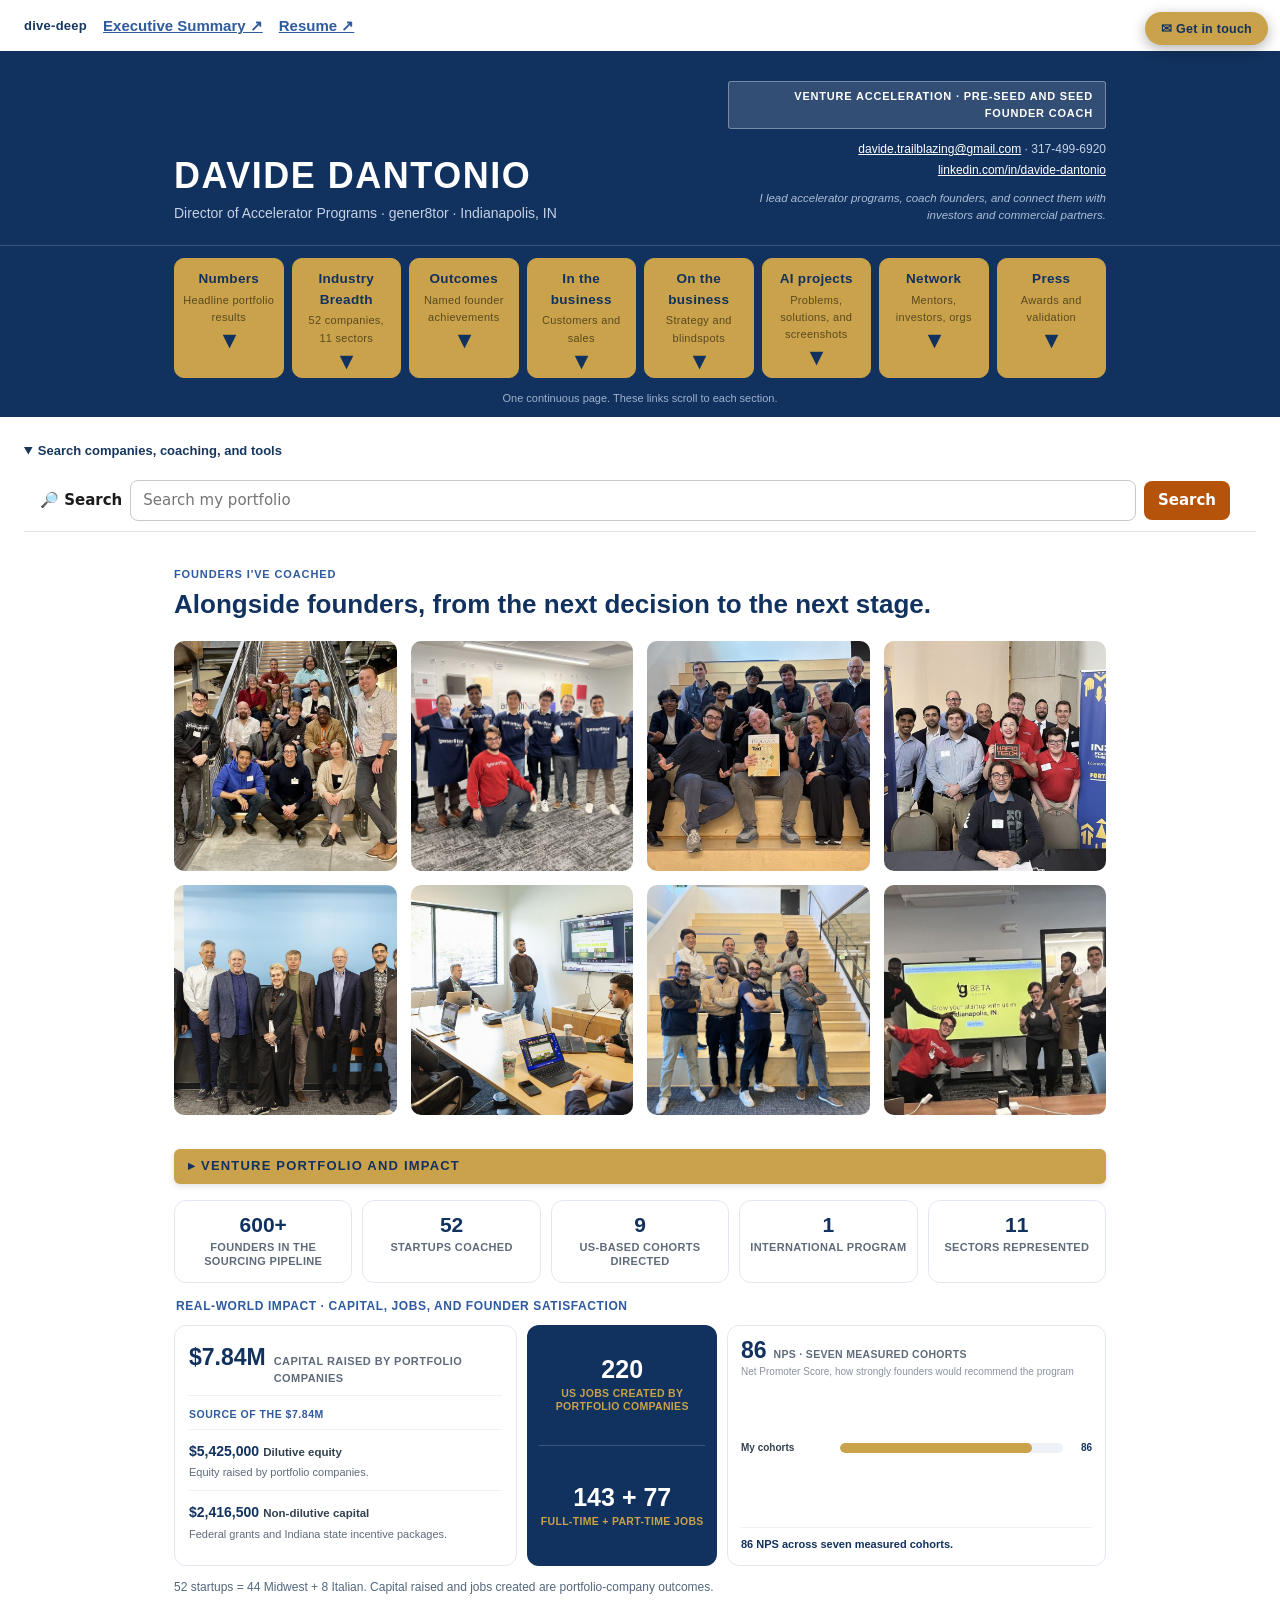
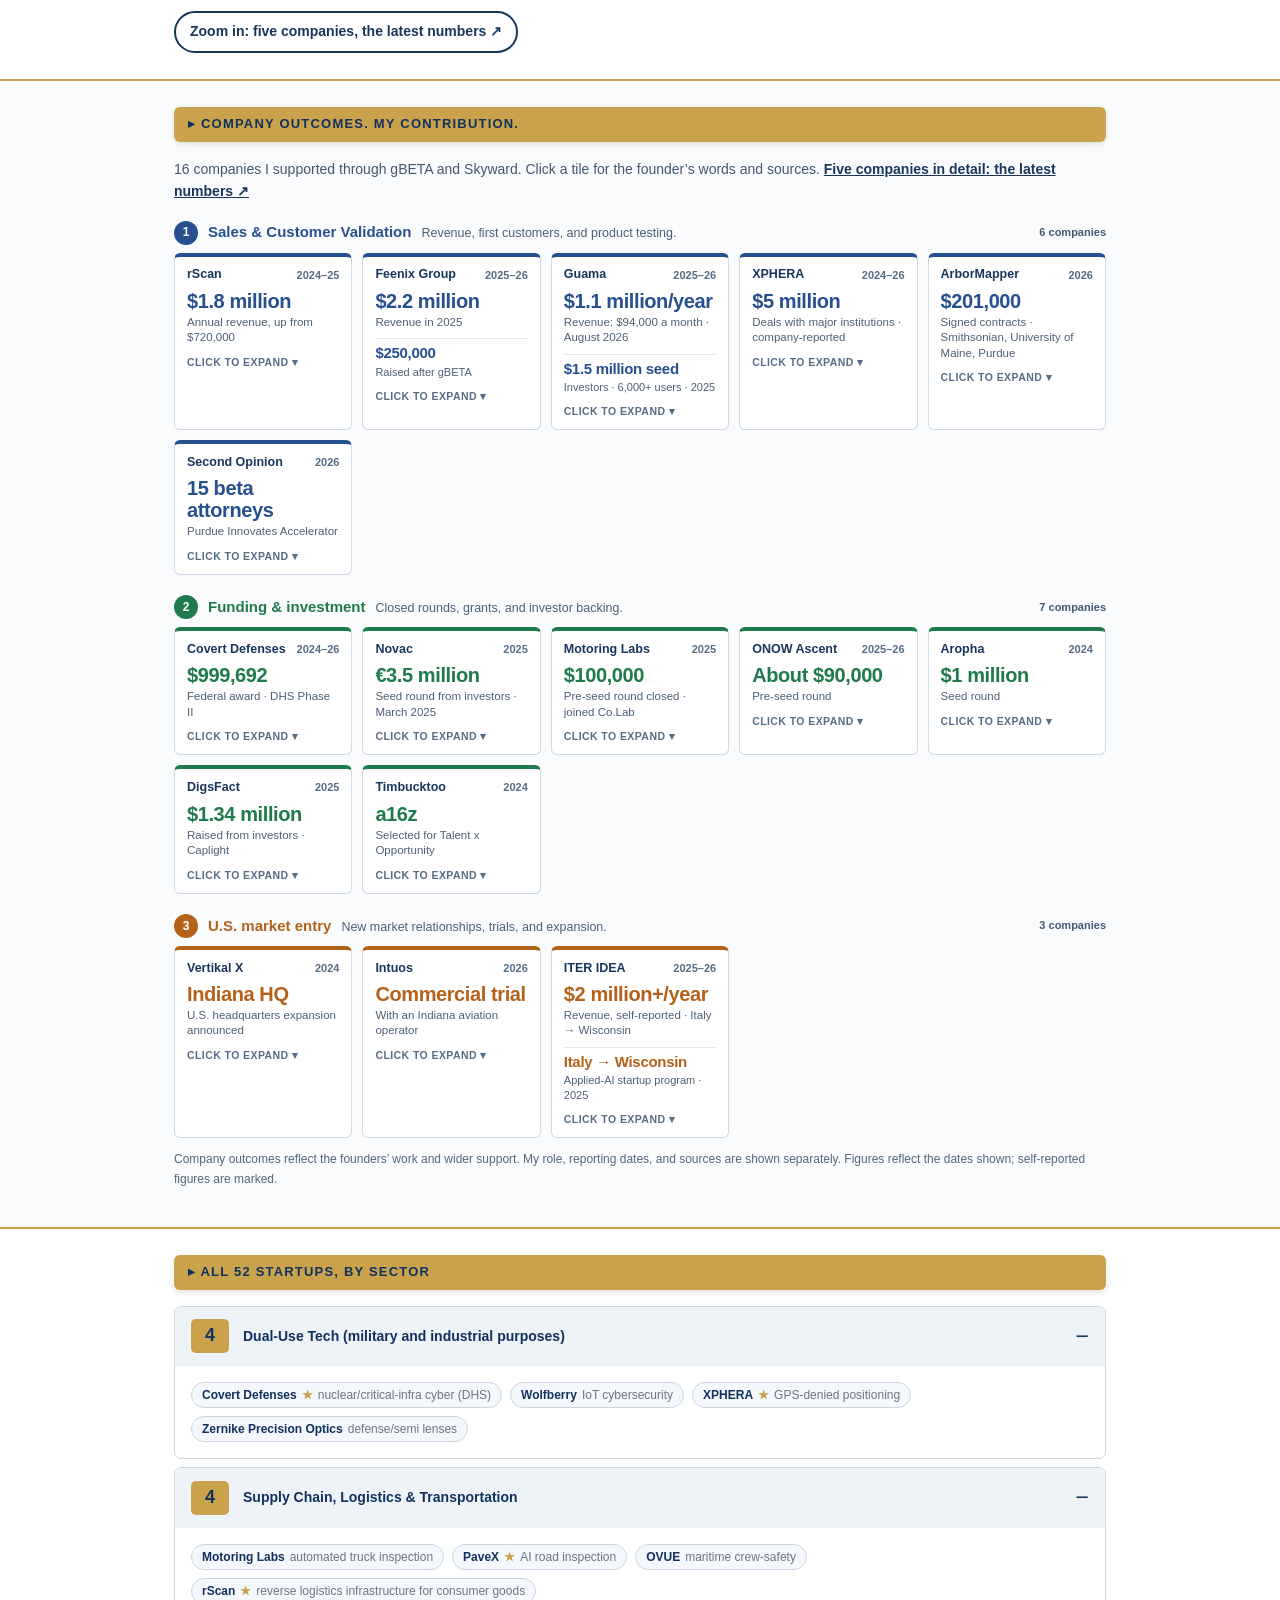
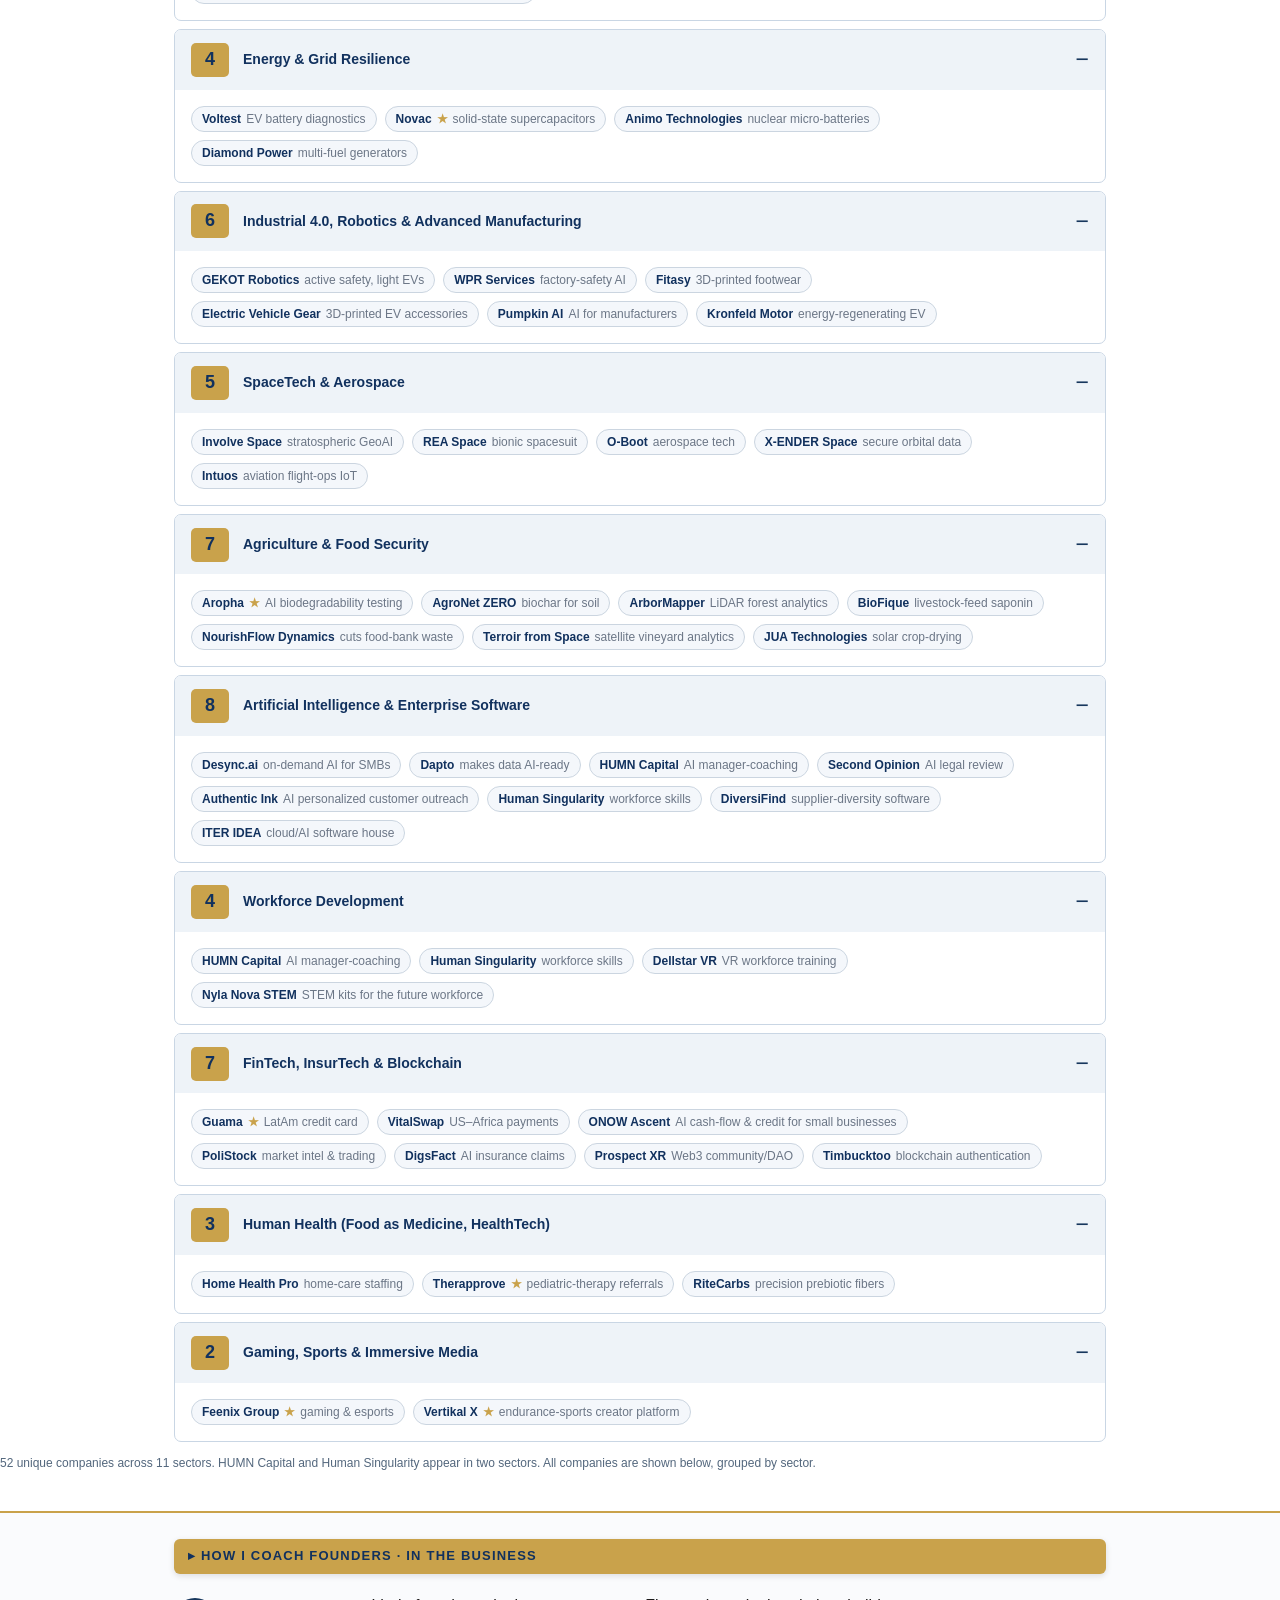
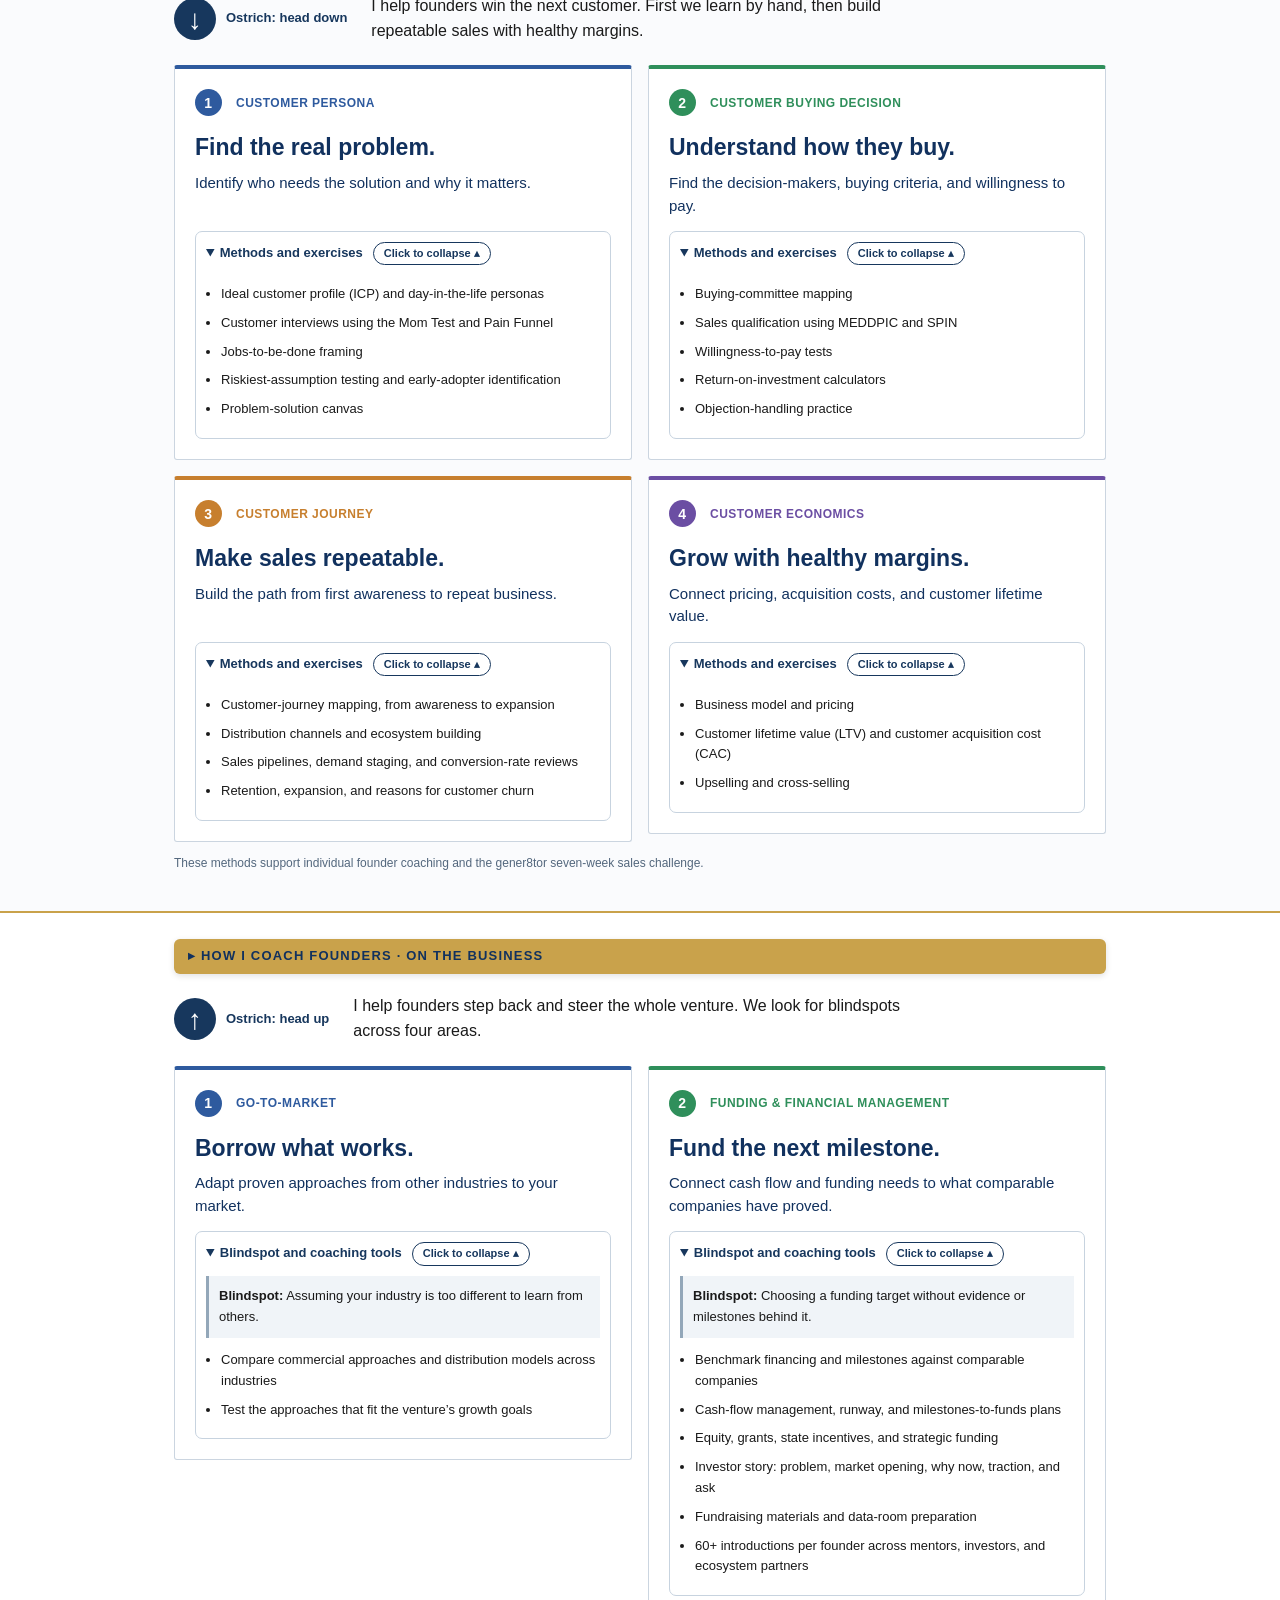
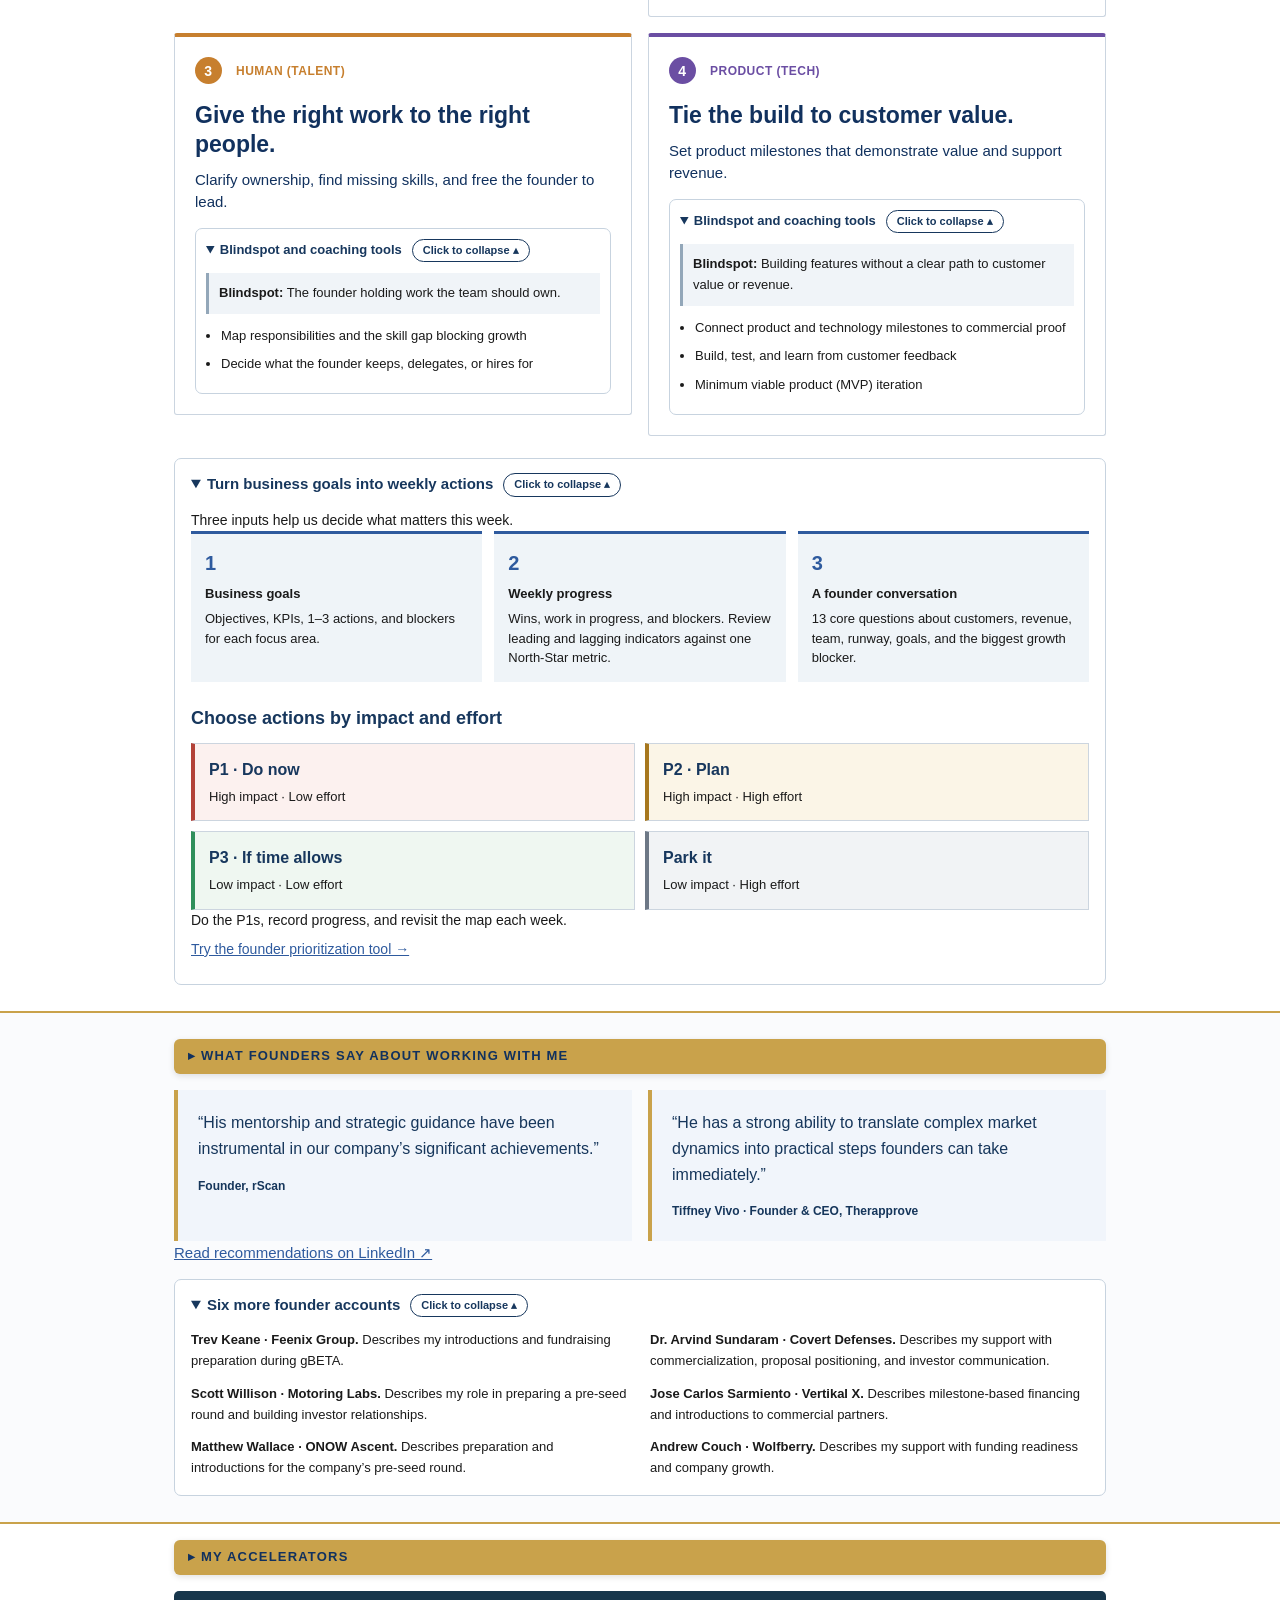
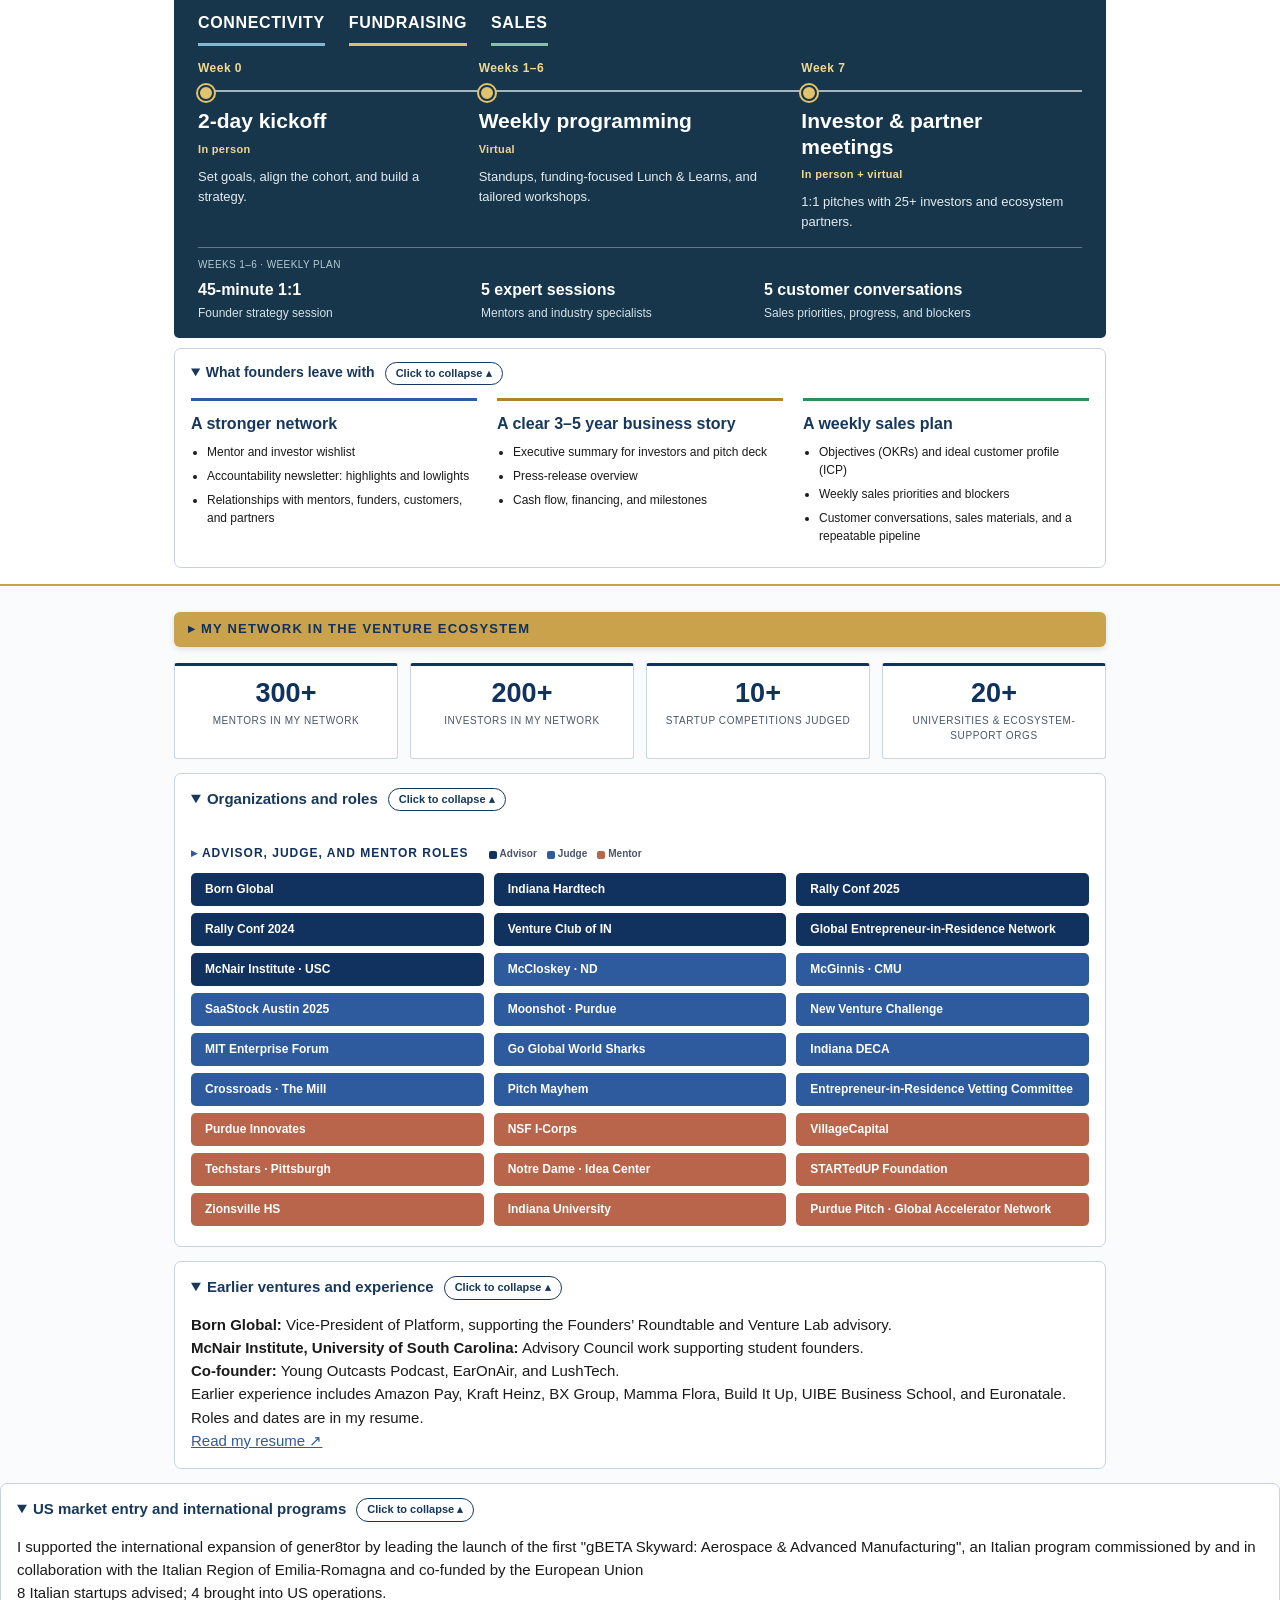
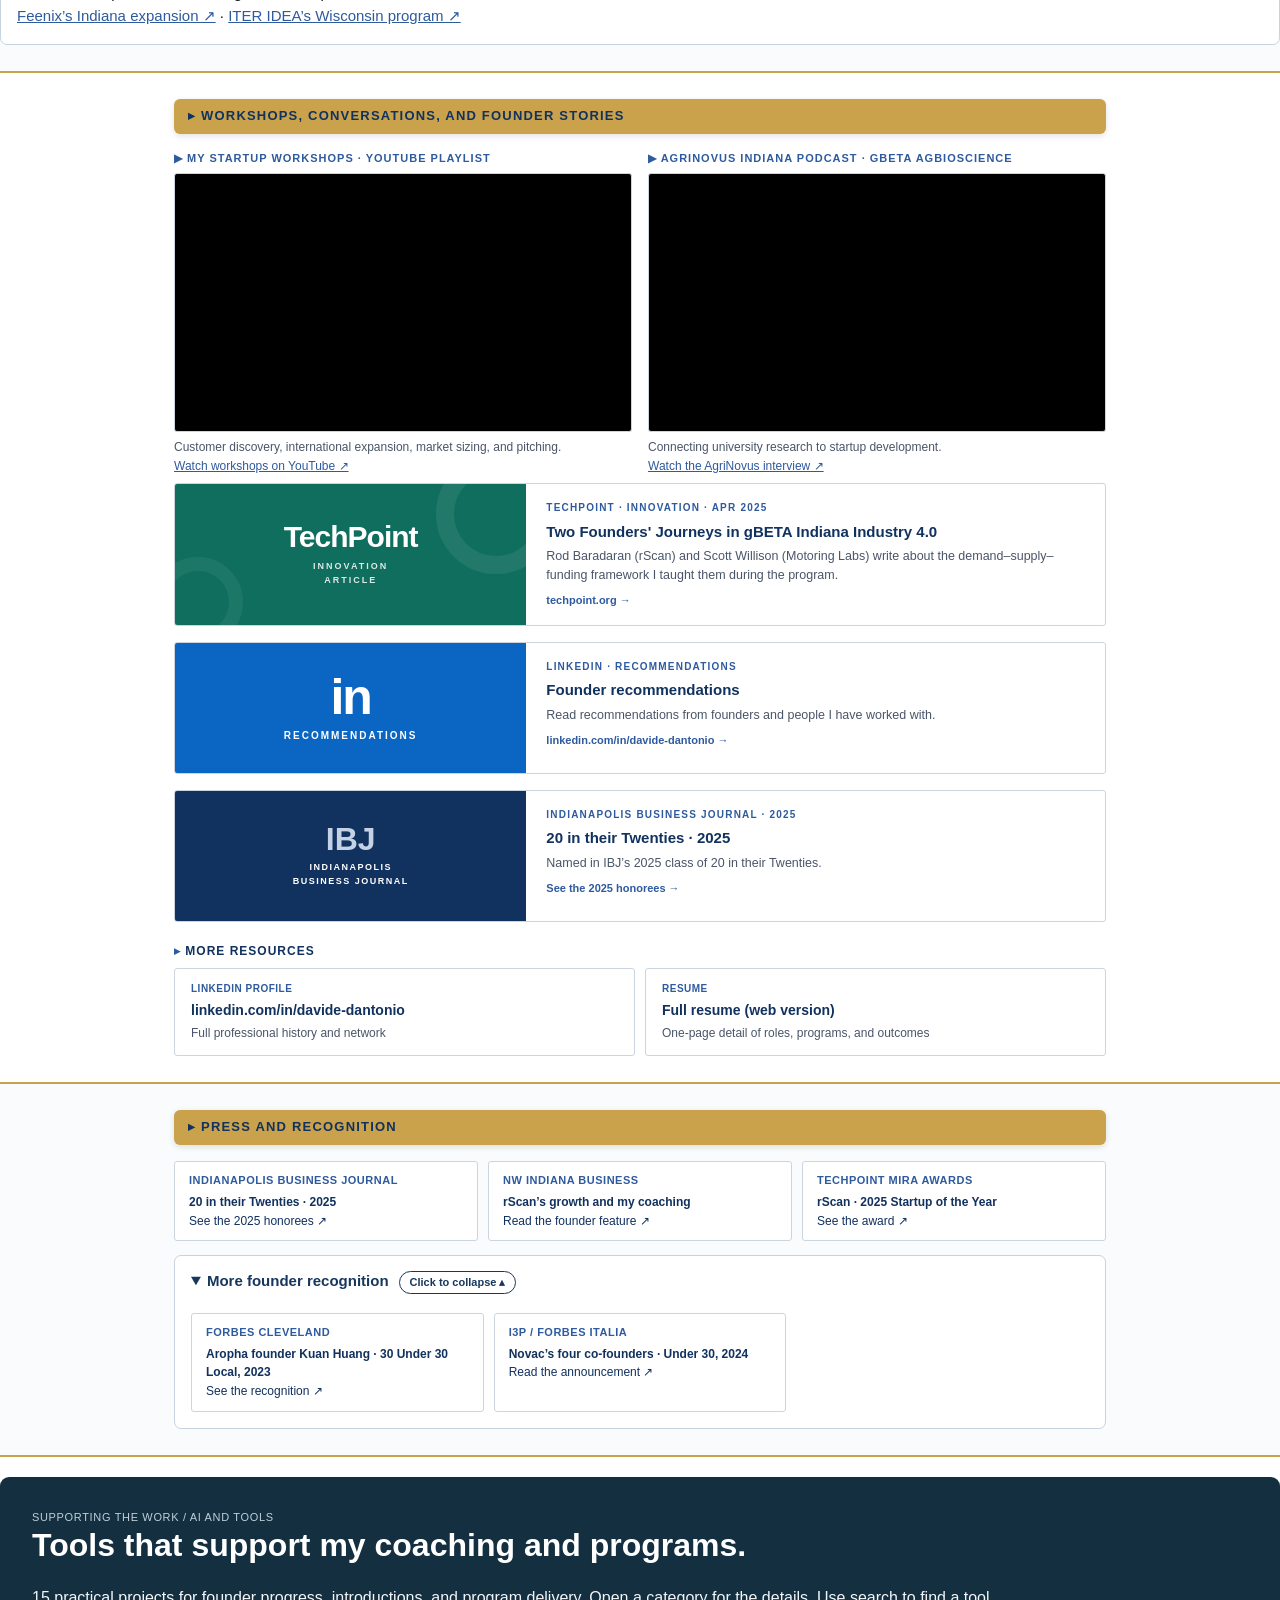
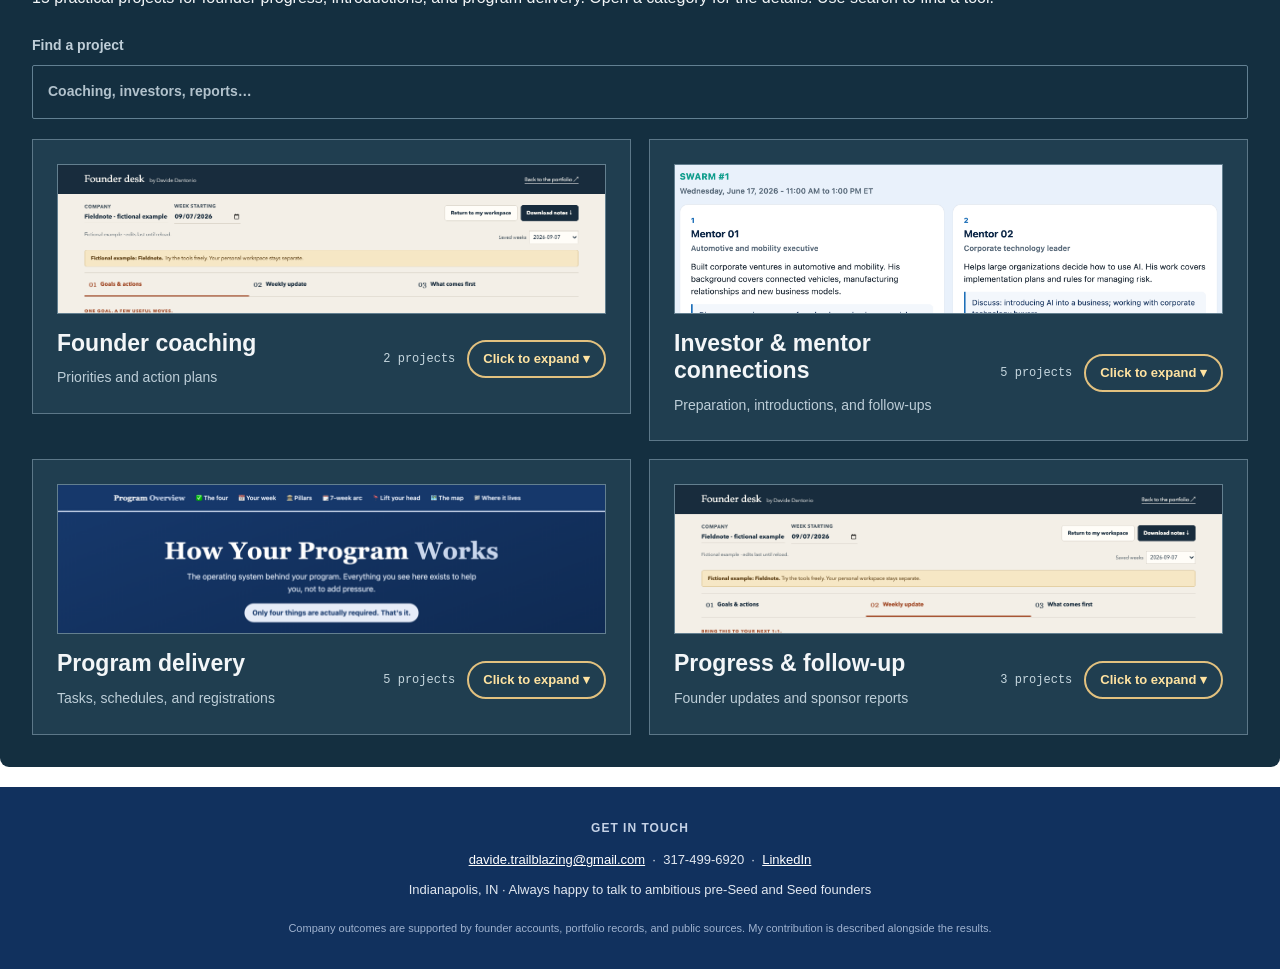
==== commit 3db93481: "Company outcomes as small tiles with headline numbers, 16 companies, and a five-company latest-numbe" ====
--- a/index.html
+++ b/index.html
@@ -483,7 +483,7 @@
 .d-main .block:has(>.d-section-fold){padding:0}.d-section-fold>summary{display:flex;justify-content:space-between;align-items:center;gap:18px;list-style:none;cursor:pointer;padding:20px}.d-section-fold>summary::-webkit-details-marker{display:none}.d-section-fold>summary h2{display:block;font-size:18px;margin:0;color:#17375d;border:0;padding:0;line-height:1.35;background:none;box-shadow:none;text-transform:none;letter-spacing:normal}.d-tools .d-section-fold>summary h2{color:white}.d-section-fold>summary h2::before{display:none}.d-section-fold>summary p{font-size:13px;line-height:1.5;margin:7px 0 0;color:inherit;opacity:.85}.fold-indicator{flex-shrink:0;font-size:28px;font-weight:700}.fold-indicator::after{content:'+'}.d-section-fold[open]>.fold-indicator::after,.d-section-fold[open]>summary .fold-indicator::after{content:'−'}.d-section-fold>summary:hover{background:#d4aa3920}.d-main .d-tools:has(>.d-section-fold){padding:0}.d-fold-body>.container{padding-top:4px}.d-tools .d-fold-body{padding:0 24px 24px}.d-main #blk-outcomes{scroll-margin-top:20px}
 @media(max-width:900px){.d-menu{max-height:none}}@media(max-width:720px){.d-search{padding:0 16px}}
 
-.result-intro{font-size:14px;line-height:1.6;margin:0 0 20px;color:#43576f}.result-groups{display:grid;grid-template-columns:repeat(3,minmax(0,1fr));gap:16px;align-items:start}.result-group{--result-accent:#315fa7;--result-deep:#27508f;border:1px solid #c4d2e2;border-top:4px solid var(--result-accent);border-radius:5px;background:#fff;min-width:0;overflow:hidden}.result-group:nth-child(2){--result-accent:#2c915f;--result-deep:#1f7a4c}.result-group:nth-child(3){--result-accent:#cf7c26;--result-deep:#b4621a}.result-group:nth-child(4){--result-accent:#6d4da6;--result-deep:#5b3f93}.result-group-head{display:flex;align-items:flex-start;gap:12px;padding:14px 16px;background:#eff4fa;flex-wrap:wrap}.result-number{display:grid;place-items:center;flex:none;width:27px;height:27px;border-radius:50%;background:var(--result-accent);color:white;font-size:14px;font-weight:800}.result-group-head>div{flex:1;min-width:150px}.result-group-head h3{margin:0;color:var(--result-accent);font-size:17px;line-height:1.35}.result-group-head p{font-size:13px;line-height:1.5;margin:6px 0 0;color:#4b6077}.result-count{font-size:12px;font-weight:700;color:#405874;white-space:nowrap}.result-cases{display:grid;grid-template-columns:1fr;gap:12px;padding:12px}.result-card{min-width:0;display:flex;flex-direction:column;background:#fff;border:1px solid #cfdae7;border-radius:6px;overflow:hidden;scroll-margin-top:30px}.result-brief{background:var(--result-deep);color:#fff;padding:12px 14px 14px}.result-head{display:flex;justify-content:space-between;align-items:center;gap:12px;margin:0 0 8px}.result-card h4,.result-head h4{font-size:15px;line-height:1.3;margin:0;color:#fff;font-weight:800;letter-spacing:.01em}.result-year{flex:none;font-size:11px;font-weight:700;color:#fff;background:#ffffff2e;border-radius:999px;padding:2px 9px;white-space:nowrap}.result-metric{margin:0}.result-metric>strong{display:block;font-size:clamp(24px,2vw,30px);line-height:1.05;letter-spacing:-.035em;color:#fff;font-weight:800}.result-primary.result-words>strong{font-size:clamp(19px,1.6vw,22px);line-height:1.12;letter-spacing:-.02em}.result-metric>span{display:block;margin-top:4px;font-size:13px;line-height:1.4;font-weight:500;color:#fff}.result-secondary{border-top:1px solid #ffffff55;margin-top:9px;padding-top:8px}.result-secondary>strong{font-size:17px;line-height:1.15}.result-secondary>span{font-size:12px}.result-voice{margin:0;padding:10px 14px 0}.result-kicker,.result-role>b{display:block;font-size:11px;font-weight:800;letter-spacing:.08em;text-transform:uppercase;color:var(--result-deep);margin:0 0 6px}.result-voice blockquote{margin:0;font-size:13.5px;line-height:1.45;color:#17375d;font-weight:600}.result-voice figcaption{font-size:11.5px;line-height:1.5;color:#576d86;margin:6px 0 0}.result-role{margin:0;padding:10px 14px 0;font-size:13.5px;line-height:1.5;color:#17375d;font-weight:600;border:0}.result-proof{border-top:1px solid #e1e8f0;margin:8px 0 0;padding:0 14px}.result-proof>summary{cursor:pointer;color:#17375d;font-size:12px;font-weight:700;padding:10px 0;min-height:40px}.result-evidence{padding:0 0 12px}.result-proof p{font-size:12px;line-height:1.6;color:#4d6076;margin:0 0 10px}.result-period{border-left:2px solid var(--result-accent);padding-left:10px;font-weight:600}.result-proof a{font-size:12px;line-height:1.6;display:inline-block;margin:0 0 6px}.result-more{border-top:1px solid #c8d7e6;background:#f5f8fc}.result-more>summary{cursor:pointer;padding:18px 20px;min-height:60px;color:#17375d;font-size:14px}.result-more>summary span{display:block;font-size:12px;line-height:1.6;color:#526983;margin:8px 0 0}.result-more>summary:hover{background:#eaf0f7}.d-main .result-groups{grid-template-columns:repeat(3,minmax(0,1fr));align-items:start}.d-main .result-group>.result-card{border:0;border-radius:0}.d-main .result-cases{grid-template-columns:1fr;padding:12px}.d-main .result-group-head{padding:18px}.d-main .result-count{flex-basis:100%;margin-left:39px}.d-main .result-metric>strong{font-size:clamp(22px,1.8vw,26px)}@media(max-width:1000px){.result-groups,.d-main .result-groups{grid-template-columns:1fr}}@media(max-width:720px){.result-cases{grid-template-columns:1fr}.result-cases{padding:12px}.result-brief{padding:14px 16px 16px}.result-voice,.result-role{padding:12px 16px 2px}.result-proof{padding:0 16px}.result-group-head{padding:18px}.result-group-head>div{min-width:120px}.result-count{flex-basis:100%;margin-left:39px}}
+.result-intro{font-size:14px;line-height:1.6;margin:0 0 18px;color:#43576f}.result-intro a{color:#17375d;font-weight:700}.d-latest{margin:14px 0 0}.d-latest a{display:inline-block;font-size:14px;font-weight:800;color:#17375d;border:2px solid #17375d;border-radius:999px;padding:8px 14px;text-decoration:none}.d-latest a:hover{background:#17375d;color:#fff}.result-groups{display:grid;gap:20px}.result-group{--result-accent:#315fa7;--result-deep:#27508f;min-width:0}.result-group:nth-child(2){--result-accent:#2c915f;--result-deep:#1f7a4c}.result-group:nth-child(3){--result-accent:#cf7c26;--result-deep:#b4621a}.result-group-head{display:flex;align-items:center;gap:10px;padding:0 0 8px;flex-wrap:wrap}.result-number{display:grid;place-items:center;flex:none;width:24px;height:24px;border-radius:50%;background:var(--result-deep);color:#fff;font-size:12px;font-weight:800}.result-group-head>div{display:flex;align-items:baseline;gap:10px;flex-wrap:wrap;flex:1;min-width:0}.result-group-head h3{margin:0;color:var(--result-deep);font-size:15px;line-height:1.3}.result-group-head p{font-size:12.5px;line-height:1.4;margin:0;color:#4b6077}.result-count{font-size:11px;font-weight:700;color:#405874;white-space:nowrap}.result-cases{display:grid;grid-template-columns:repeat(5,minmax(0,1fr));gap:10px}.result-card{min-width:0;background:#fff;border:1px solid #cfdae7;border-top:4px solid var(--result-deep);border-radius:6px;scroll-margin-top:30px}.result-card>summary{display:block;padding:10px 12px;cursor:pointer;list-style:none;min-height:44px}.result-card>summary::-webkit-details-marker{display:none}.result-card>summary:hover{background:#f7f9fc}.result-head{display:flex;justify-content:space-between;align-items:center;gap:6px}.result-card h4,.result-head h4{font-size:12.5px;line-height:1.25;margin:0;color:#17375d;font-weight:800}.result-year{flex:none;font-size:11px;font-weight:700;color:#576d86;white-space:nowrap}.result-metric{display:block;margin:6px 0 0}.result-metric>strong{display:block;font-size:20px;line-height:1.1;color:var(--result-deep);font-weight:800;letter-spacing:-.02em;overflow-wrap:anywhere}.result-primary.result-words>strong{font-size:15px;line-height:1.2}.result-metric>span{display:block;margin-top:3px;font-size:11.5px;line-height:1.35;color:#4d6076;font-weight:500}.result-secondary{border-top:1px solid #e3eaf2;margin-top:8px;padding-top:6px}.result-secondary>strong{font-size:15px}.result-secondary>span{font-size:11px}.result-hint{display:block;font-size:10.5px;font-weight:800;color:#576d86;margin-top:8px;letter-spacing:.04em;text-transform:uppercase}.result-hint::after{content:"Click to expand ▾"}.result-card[open] .result-hint::after{content:"Click to collapse ▴"}.result-body{padding:0 12px 12px;border-top:1px solid #e3eaf2;font-size:12.5px;line-height:1.5;color:#17375d}.result-kicker{font-size:10.5px;font-weight:800;letter-spacing:.08em;text-transform:uppercase;color:var(--result-deep);margin:10px 0 4px}.result-body blockquote{margin:0;font-weight:600}.result-who{font-size:11.5px;color:#576d86;margin:4px 0 0}.result-rolep{margin:0;font-weight:600}.result-facts{margin:8px 0 0;padding:0 0 0 16px}.result-facts li{margin:0 0 4px;font-size:12px;line-height:1.45}.result-proof{margin-top:4px}.result-evidence p{font-size:11.5px;line-height:1.5;color:#4d6076;margin:0 0 5px}.result-period{border-left:2px solid var(--result-accent);padding-left:8px;font-weight:600}.result-evidence a{font-size:11.5px;display:inline-block;margin:2px 10px 2px 0}@media(max-width:1100px){.result-cases{grid-template-columns:repeat(3,minmax(0,1fr))}}@media(max-width:720px){.result-cases{grid-template-columns:repeat(2,minmax(0,1fr));gap:8px}.result-card>summary{padding:9px 10px}.result-body{padding:0 10px 10px}}
 
 .d-tools .project-category>summary{grid-template-columns:minmax(0,1fr) auto auto}.d-tools .project-category>summary::after{content:'Click to expand ▾';font-family:inherit;font-size:13px;font-weight:800;line-height:1.2;padding:9px 14px;border:2px solid #e2c17f;border-radius:999px;color:#ffe3a1;white-space:nowrap;align-self:center}.d-tools .project-category[open]>summary::after{content:'Click to collapse ▴'}.fold-indicator{font-size:13px;font-weight:800;line-height:1.2;padding:9px 14px;border:2px solid #17375d;border-radius:999px;color:#17375d;white-space:nowrap}.fold-indicator::after{content:'Click to expand ▾'}.d-section-fold[open]>summary .fold-indicator::after{content:'Click to collapse ▴'}.d-tools .fold-indicator{border-color:#e2c17f;color:#ffe3a1}.result-proof>summary::after{content:' · click to expand';font-weight:500;color:#576d86}.result-proof[open]>summary::after{content:' · click to collapse'}.d-depth>summary::after{content:'Click to expand ▾';display:inline-block;margin-left:10px;font-size:11px;font-weight:800;line-height:1.2;padding:4px 10px;border:1.5px solid currentColor;border-radius:999px;white-space:nowrap;vertical-align:middle}.d-depth[open]>summary::after{content:'Click to collapse ▴'}@media(max-width:720px){.d-tools .project-category>summary::after,.fold-indicator{font-size:11px;padding:7px 10px}}
 </style></head>
@@ -676,8 +676,8 @@
           <div class="k2take">86 NPS across seven measured cohorts.</div>
         </div>
       </div>
-    </div>
-  <p class="d-scope">52 startups = 44 Midwest + 8 Italian. Capital raised and jobs created are portfolio-company outcomes.</p></section><section class="block" id="blk-outcomes"><div class="container"><h2 class="section-title">Company outcomes. My contribution.</h2><p class="result-intro">14 companies I supported through gBETA and Skyward. Each card folds its sources; click to expand.</p><div class="result-groups"><div class="result-group" id="results-sales"><span id="results-customers"></span><span id="results-revenue"></span><div class="result-group-head"><span class="result-number">1</span><div><h3>Sales &amp; Customer Validation</h3><p>Revenue, first customers, and product testing.</p></div><span class="result-count">5 companies</span></div><div class="result-cases"><article class="result-card" id="company-rscan" data-company="rScan"><div class="result-brief"><div class="result-head"><h4>rScan</h4><span class="result-year">2024–25</span></div><div class="result-metrics"><div class="result-metric result-primary" data-selection="vanessa-1"><strong>$1.8 million</strong><span>Annual revenue, up from $720,000</span></div></div></div><figure class="result-voice"><p class="result-kicker">In the founder’s words</p><blockquote>“Under Mr. Dantonio’s guidance […] rScan refined its business model, expanded its technology, and built a sustainable growth strategy.”</blockquote><figcaption>Founder, rScan · Letter of recommendation, 2025</figcaption></figure><details class="result-proof"><summary>Sources and context</summary><div class="result-evidence"><p class="result-period">$720,000 → $1.8 million · Annual revenue · Spring 2024 → early 2025 · Founder-reported</p><p class="result-role-detail"><b>My role.</b> I coached the founders on growth strategy, balancing customer demand, delivery, and funding.</p><p>Revenue figures relayed in the August 24, 2026 founder update. TechPoint separately describes my coaching.</p><p>TechPoint describes the coaching relationship. The revenue totals come from the separate founder update.</p><a class="source" href="https://techpoint.org/two-founders-journeys-in-gbeta-indiana-industry-4-0/" target="_blank" rel="noopener">TechPoint: founders on coaching ↗</a></div></details></article><article class="result-card" id="company-feenix" data-company="Feenix Group"><div class="result-brief"><div class="result-head"><h4>Feenix Group</h4><span class="result-year">2025–26</span></div><div class="result-metrics"><div class="result-metric result-primary" data-selection="vanessa-2"><strong>$2.2 million</strong><span>Revenue in 2025</span></div><div class="result-metric result-secondary" data-selection="feenix-funding"><strong>$250,000</strong><span>Raised after gBETA</span></div></div></div><figure class="result-voice"><p class="result-kicker">In the founder’s words</p><blockquote>“[…] sharpening our pitch, refining our business model, and leveraging the network and introductions that Mr. Dantonio facilitated.”</blockquote><figcaption>Founder, Feenix Group · Letter of endorsement, 2026</figcaption></figure><details class="result-proof"><summary>Sources and context</summary><div class="result-evidence"><p class="result-period">$2.2 million · Revenue in 2025 · 2025 result; update August 24, 2026 · Founder-reported</p><p class="result-period">$250,000 · Raised following gBETA · After Fall 2025; undated letter on file March 2026 · Founder letter</p><p class="result-role-detail"><b>My role.</b> The founder credits my pitch preparation, business-model work, and investor introductions.</p><p>Funding: founder letter. Revenue: founder update relayed August 24, 2026. Sports Tech HQ separately reported the Indiana expansion in July 2025.</p><p>The July 2025 expansion announcement documents a separate milestone. The financial figures come from the founder.</p><a class="source" href="https://sthq.org/2025/07/16/feenix-group-announces-indiana-expansion-joins-sports-tech-hq-collective/" target="_blank" rel="noopener">Sports Tech HQ: Indiana expansion ↗</a></div></details></article><article class="result-card" id="company-guama" data-company="Guama"><div class="result-brief"><div class="result-head"><h4>Guama</h4><span class="result-year">2025–26</span></div><div class="result-metrics"><div class="result-metric result-primary" data-selection="vanessa-3"><strong>$94,000/month</strong><span>Revenue, reported August 2026</span></div><div class="result-metric result-secondary" data-selection="guama-seed-customers"><strong>$1.5 million seed</strong><span>6,000+ active users · 2025</span></div></div></div><p class="result-role"><b>My role</b><span>I supported milestone planning, the investor story, and introductions.</span></p><details class="result-proof"><summary>Sources and context</summary><div class="result-evidence"><p class="result-period">$94,000/month · Monthly revenue · Update: August 24, 2026; month not specified · Founder-reported</p><p class="result-period">$1.5 million · 6,000+ users · Seed round and active users · Public report: August 22, 2025 · Reported by LatamList</p><p class="result-role-detail"><b>My role.</b> I supported milestone planning, the investor narrative, cash-flow scenarios, and introductions through gBETA.</p><p>Seed round and users: LatamList, August 22, 2025. Monthly revenue: founder update relayed August 24, 2026.</p><p>Seed and user figures date to August 2025. The revenue update does not specify the reporting month.</p><a class="source" href="https://latamlist.com/guama-raises-1-5m-seed-round/" target="_blank" rel="noopener">LatamList: seed round and users ↗</a></div></details></article><article class="result-card" id="company-arbormapper" data-company="ArborMapper"><div class="result-brief"><div class="result-head"><h4>ArborMapper</h4><span class="result-year">2026</span></div><div class="result-metrics"><div class="result-metric result-primary result-words" data-selection="vanessa-5"><strong>First paying customer</strong><span>University of Maine</span></div></div></div><p class="result-role"><b>My role</b><span>I coached the team through gBETA.</span></p><details class="result-proof"><summary>Sources and context</summary><div class="result-evidence"><p class="result-period">First paying customer · University of Maine · Update: August 24, 2026 · Founder-reported</p><p class="result-role-detail"><b>My role.</b> I coached ArborMapper through gBETA.</p><p>Founder update relayed August 24, 2026.</p><p>The founder reports that a research partner became the company’s first paying customer.</p></div></details></article><article class="result-card" id="company-second-opinion" data-company="Second Opinion"><div class="result-brief"><div class="result-head"><h4>Second Opinion</h4><span class="result-year">2026</span></div><div class="result-metrics"><div class="result-metric result-primary" data-selection="second-opinion-beta"><strong>15 beta attorneys</strong><span>Purdue Innovates Accelerator</span></div></div></div><p class="result-role"><b>My role</b><span>I helped shape the positioning and connected the team with Purdue.</span></p><details class="result-proof"><summary>Sources and context</summary><div class="result-evidence"><p class="result-period">15 beta attorneys · Purdue Innovates Accelerator · Founder interview: June 12, 2026 · Reported by Purdue</p><p class="result-role-detail"><b>My role.</b> I supported early positioning and introduced the team to Purdue’s ecosystem.</p><p>Purdue Research Foundation founder interview, June 12, 2026. My contribution is recorded separately in the founder-support evidence.</p><p>Purdue led the later customer-discovery and product work described in its June 2026 interview.</p><a class="source" href="https://stories.prf.org/from-contract-review-to-contract-dashboard-how-second-opinion-evolved-in-the-purdue-innovates-accelerator/" target="_blank" rel="noopener">Purdue: founder interview ↗</a></div></details></article></div></div><div class="result-group" id="results-funding"><div class="result-group-head"><span class="result-number">2</span><div><h3>Funding &amp; investment</h3><p>Closed rounds, grants, and investor backing.</p></div><span class="result-count">6 companies</span></div><div class="result-cases"><article class="result-card" id="company-covert-defenses" data-company="Covert Defenses"><div class="result-brief"><div class="result-head"><h4>Covert Defenses</h4><span class="result-year">2024–26</span></div><div class="result-metrics"><div class="result-metric result-primary" data-selection="covert-dhs"><strong>$999,692</strong><span>Federal award · DHS Phase II</span></div></div></div><figure class="result-voice"><p class="result-kicker">In the founder’s words</p><blockquote>“His mentorship on proposal positioning and investor communication further aligned our growth strategy […]”</blockquote><figcaption>Co-founder, Covert Defenses · Letter of recommendation, January 2025</figcaption></figure><details class="result-proof"><summary>Sources and context</summary><div class="result-evidence"><p class="result-period">$999,692 · DHS Phase II award · Award: March 26, 2024–March 25, 2026 · Official award record</p><p class="result-role-detail"><b>My role.</b> The co-founder credits my coaching on financing milestones, cash flow, proposal positioning, and investor communication.</p><p>Official SBIR record; founder letter dated January 26, 2025.</p><p>DHS scheduled the award to begin March 26, 2024, two days before the recorded gBETA kickoff. The award and the founder’s account of my coaching are separate evidence.</p><a class="source" href="https://www.sbir.gov/awards/208386" target="_blank" rel="noopener">Official DHS award record ↗</a></div></details></article><article class="result-card" id="company-motoring" data-company="Motoring Labs"><div class="result-brief"><div class="result-head"><h4>Motoring Labs</h4><span class="result-year">2025</span></div><div class="result-metrics"><div class="result-metric result-primary" data-selection="motoring-preseed"><strong>$100,000</strong><span>Pre-seed round closed · joined Co.Lab</span></div></div></div><figure class="result-voice"><p class="result-kicker">In the founder’s words</p><blockquote>“He also played a critical role in helping us complete a $100k pre-seed round with Elevate Venture.”</blockquote><figcaption>CEO and Founder, Motoring Labs · Letter, January 2025</figcaption></figure><details class="result-proof"><summary>Sources and context</summary><div class="result-evidence"><p class="result-period">$100,000 pre-seed · Round closed; joined Co.Lab · Founder letter: January 24, 2025 · Founder-reported</p><p class="result-role-detail"><b>My role.</b> The founder credits my investor introductions, client-pipeline tools, and growth planning.</p><p>Founder letter, January 24, 2025. TechPoint also describes our work together.</p><p>The founder reported that the pre-seed round closed and the company joined Co.Lab.</p><a class="source" href="https://techpoint.org/two-founders-journeys-in-gbeta-indiana-industry-4-0/" target="_blank" rel="noopener">TechPoint: founders on coaching ↗</a></div></details></article><article class="result-card" id="company-onow" data-company="ONOW Ascent"><div class="result-brief"><div class="result-head"><h4>ONOW Ascent</h4><span class="result-year">2025–26</span></div><div class="result-metrics"><div class="result-metric result-primary" data-selection="onow-preseed"><strong>About $90,000</strong><span>Pre-seed round</span></div></div></div><figure class="result-voice"><p class="result-kicker">In the founder’s words</p><blockquote>“That work materially improved how we spoke to customers and investors, and it contributed directly to us raising a pre-seed round.”</blockquote><figcaption>Co-founder and CEO, ONOW Ascent · LinkedIn recommendation, March 2026</figcaption></figure><details class="result-proof"><summary>Sources and context</summary><div class="result-evidence"><p class="result-period">About $90,000 · Pre-seed during and after gBETA · Oct–Dec 2025 cohort; letter February 28, 2026 · Founder-reported</p><p class="result-role-detail"><b>My role.</b> I helped refine the fundraising narrative, investor materials, traction metrics, and introductions to participating funders.</p><p>Founder letter updated February 28, 2026.</p><p>The founder reported approximately $90,000 raised during and immediately after the October–December 2025 cohort.</p></div></details></article><article class="result-card" id="company-aropha" data-company="Aropha"><div class="result-brief"><div class="result-head"><h4>Aropha</h4><span class="result-year">2024</span></div><div class="result-metrics"><div class="result-metric result-primary" data-selection="aropha-seed"><strong>$1 million</strong><span>Seed round</span></div></div></div><p class="result-role"><b>My role</b><span>I coached on funding milestones and introduced investors.</span></p><details class="result-proof"><summary>Sources and context</summary><div class="result-evidence"><p class="result-period">$1 million · Seed round led by Comeback Capital · Company announcement: April 24, 2024 · Company-reported</p><p class="result-role-detail"><b>My role.</b> I coached the team on milestones, financing, cash-flow scenarios, and investor introductions.</p><p>Company announcement, April 24, 2024; gBETA Summer 2023.</p><p>The company announced this round after its Summer 2023 gBETA cohort.</p><a class="source" href="https://www.prnewswire.com/news-releases/aropha-raises-1m-in-seed-funding-to-revolutionize-biodegradable-material-testing-with-ai-and-lab-automation-302125634.html" target="_blank" rel="noopener">Aropha: seed-round announcement ↗</a></div></details></article><article class="result-card" id="company-digsfact" data-company="DigsFact"><div class="result-brief"><div class="result-head"><h4>DigsFact</h4><span class="result-year">2025</span></div><div class="result-metrics"><div class="result-metric result-primary result-words" data-selection="digsfact-strategic-investment"><strong>Strategic investment</strong><span>From Millennium Information Services</span></div></div></div><p class="result-role"><b>My role</b><span>I supported fundraising preparation and investor introductions.</span></p><details class="result-proof"><summary>Sources and context</summary><div class="result-evidence"><p class="result-period">Strategic investment · From Millennium Information Services · Investor announcement: June 4, 2025 · Investor-reported</p><p class="result-role-detail"><b>My role.</b> I supported fundraising preparation and investor introductions through gBETA.</p><p>Millennium Information Services, an Xceedance company, announced the investment on June 4, 2025.</p><p>The investment amount was not disclosed. The investor announcement records the company’s transaction.</p><a class="source" href="https://www.xceedance.com/xceedance-backed-millennium-information-services-makes-strategic-investment-in-digsfact-to-advance-property-inspections/" target="_blank" rel="noopener">Investor: strategic investment ↗</a></div></details></article><article class="result-card" id="company-timbucktoo" data-company="Timbucktoo"><div class="result-brief"><div class="result-head"><h4>Timbucktoo</h4><span class="result-year">2024</span></div><div class="result-metrics"><div class="result-metric result-primary" data-selection="timbucktoo-a16z"><strong>a16z</strong><span>Selected for Talent x Opportunity</span></div></div></div><figure class="result-voice"><p class="result-kicker">In the founder’s words</p><blockquote>“From personalized one-on-one sessions to facilitating crucial connections, Davide guarantees that your accelerator journey is enriched with utmost value.”</blockquote><figcaption>Co-founder and CEO, Timbucktoo · LinkedIn recommendation, March 2024</figcaption></figure><details class="result-proof"><summary>Sources and context</summary><div class="result-evidence"><p class="result-period">a16z Talent x Opportunity · Selected for the program · Fall 2024; gBETA Fall 2023 · Investor portfolio listing</p><p class="result-role-detail"><b>My role.</b> I coached the team on financing preparation and investor introductions.</p><p>a16z’s portfolio listing verifies backing; the selected cohort was Fall 2024.</p><p>The a16z listing confirms backing without an investment amount. Program selection followed the Fall 2023 gBETA cohort.</p><a class="source" href="https://a16z.com/investment-list/" target="_blank" rel="noopener">a16z: portfolio listing ↗</a></div></details></article></div></div><div class="result-group" id="results-us-entry"><div class="result-group-head"><span class="result-number">3</span><div><h3>U.S. market entry</h3><p>New market relationships, trials, and expansion.</p></div><span class="result-count">3 companies</span></div><div class="result-cases"><article class="result-card" id="company-vertikal-x" data-company="Vertikal X"><div class="result-brief"><div class="result-head"><h4>Vertikal X</h4><span class="result-year">2024</span></div><div class="result-metrics"><div class="result-metric result-primary" data-selection="vertikal-indiana-hq"><strong>Indiana HQ</strong><span>U.S. headquarters expansion announced</span></div></div></div><figure class="result-voice"><p class="result-kicker">In the founder’s words</p><blockquote>“Davide facilitated our landmark partnership with Sports Tech HQ in Indiana […] a pivotal milestone.”</blockquote><figcaption>Founder and CEO, Vertikal X · Letter, January 2025</figcaption></figure><details class="result-proof"><summary>Sources and context</summary><div class="result-evidence"><p class="result-period">Indiana · U.S. headquarters expansion announced · Announcement: October 22, 2024 · Partner announcement</p><p class="result-role-detail"><b>My role.</b> The founder credits my Indiana introductions and work connecting Vertikal X with Sports Tech HQ.</p><p>Sports Tech HQ announcement, October 22, 2024; founder letter, January 27, 2025.</p><p>The founder described relocation as initiated. These sources do not establish a completed relocation date.</p><a class="source" href="https://sthq.org/2024/10/22/vertikal-x-partners-with-sports-tech-hq-to-open-us-headquarters-in-indiana/" target="_blank" rel="noopener">Sports Tech HQ: headquarters announcement ↗</a></div></details></article><article class="result-card" id="company-intuos" data-company="Intuos"><div class="result-brief"><div class="result-head"><h4>Intuos</h4><span class="result-year">2026</span></div><div class="result-metrics"><div class="result-metric result-primary" data-selection="intuos-us-trial"><strong>Commercial trial</strong><span>With an Indiana aviation operator</span></div></div></div><figure class="result-voice"><p class="result-kicker">In the founder’s words</p><blockquote>“His strategic guidance materially influenced our U.S. market development efforts […]”</blockquote><figcaption>CEO, Intuos · Letter of endorsement, June 2026</figcaption></figure><details class="result-proof"><summary>Sources and context</summary><div class="result-evidence"><p class="result-period">Commercial trial in Indiana · With an aviation operator · Founder letter: June 6, 2026 · Founder-reported</p><p class="result-role-detail"><b>My role.</b> I helped refine the U.S. business model and market-entry plan, then connected the team with aerospace mentors and partners.</p><p>Founder letter, June 6, 2026, following Skyward in Q1 2025.</p><p>The founder described a commercial trial with an Indiana aviation operator. The company website describes its platform.</p><a class="source" href="https://intuos.aero/" target="_blank" rel="noopener">Intuos: aviation platform ↗</a></div></details></article><article class="result-card" id="company-iter-idea" data-company="ITER IDEA"><div class="result-brief"><div class="result-head"><h4>ITER IDEA</h4><span class="result-year">2025–26</span></div><div class="result-metrics"><div class="result-metric result-primary" data-selection="iter-us-market"><strong>Italy → Wisconsin</strong><span>Joined the applied-AI startup program</span></div><div class="result-metric result-secondary result-words" data-selection="vanessa-4"><strong>Over $2 million/year</strong><span>Revenue, self-reported · 2026</span></div></div></div><p class="result-role"><b>My role</b><span>I coached ITER IDEA through Skyward and made U.S. introductions.</span></p><details class="result-proof"><summary>Sources and context</summary><div class="result-evidence"><p class="result-period">Italy → Wisconsin · Joined the applied-AI startup program · October–December 2025; WEDC follow-up 2026 · State-agency report</p><p class="result-period">Over $2 million/year · Annual revenue, self-reported · Update: August 24, 2026; revenue period unspecified · Founder-reported</p><p class="result-role-detail"><b>My role.</b> I coached ITER IDEA through Skyward and supported U.S. commercial and investor introductions.</p><p>Wisconsin program: WEDC. Revenue: founder update relayed August 24, 2026.</p><p>WCTC delivered the Wisconsin program. The founder did not specify the reporting period for annual revenue.</p><a class="source" href="https://wedc.org/wisconsin-draws-international-talent-to-boost-the-states-startup-ecosystem/" target="_blank" rel="noopener">WEDC: Wisconsin program ↗</a></div></details></article></div></div></div><p class="d-scope">Company outcomes reflect the founders’ work and wider support. My role, reporting dates, and sources are shown separately. Figures reflect the dates shown.</p></div></section><section class="block" id="blk-sectors">
+    <p class="d-scope">52 startups = 44 Midwest + 8 Italian. Capital raised and jobs created are portfolio-company outcomes.</p><p class="d-latest"><a href="latest-numbers.html">Zoom in: five companies, the latest numbers ↗</a></p></div>
+  </section><section class="block" id="blk-outcomes"><div class="container"><h2 class="section-title">Company outcomes. My contribution.</h2><p class="result-intro">16 companies I supported through gBETA and Skyward. Click a tile for the founder’s words and sources. <a class="source" href="latest-numbers.html">Five companies in detail: the latest numbers ↗</a></p><div class="result-groups"><div class="result-group" id="results-sales"><span id="results-customers"></span><span id="results-revenue"></span><div class="result-group-head"><span class="result-number">1</span><div><h3>Sales &amp; Customer Validation</h3><p>Revenue, first customers, and product testing.</p></div><span class="result-count">6 companies</span></div><div class="result-cases"><details class="result-card result-tile" id="company-rscan" data-company="rScan"><summary class="result-brief"><span class="result-head"><h4>rScan</h4><span class="result-year">2024–25</span></span><span class="result-metric result-primary" data-selection="vanessa-1"><strong>$1.8 million</strong><span>Annual revenue, up from $720,000</span></span><span class="result-hint" aria-hidden="true"></span></summary><div class="result-body"><p class="result-kicker">In the founder’s words</p><blockquote>“Under Mr. Dantonio’s guidance […] rScan refined its business model, expanded its technology, and built a sustainable growth strategy.”</blockquote><p class="result-who">Founder, rScan · Letter of recommendation, 2025</p><ul class="result-facts"><li>31 employees in August 2026, up from about 10 in September 2024 · founder update</li><li>Up to $1.2 million in Indiana tax credits; 152 jobs committed by 2028 · Inside Indiana Business</li><li>Startup of the Year, 2025 Mira Awards · TechPoint</li><li>53,000 square feet in the former South Bend Chocolate factory · founder update</li></ul><div class="result-proof"><p class="result-kicker">Sources and context</p><div class="result-evidence"><p class="result-period">$720,000 → $1.8 million · Annual revenue · Spring 2024 → early 2025 · Founder-reported</p><p class="result-role-detail"><b>My role.</b> I coached the founders on growth strategy, balancing customer demand, delivery, and funding.</p><p>Revenue figures relayed in the August 24, 2026 founder update. TechPoint separately describes my coaching.</p><p>TechPoint describes the coaching relationship. The revenue totals come from the separate founder update.</p><a class="source" href="https://techpoint.org/two-founders-journeys-in-gbeta-indiana-industry-4-0/" target="_blank" rel="noopener">TechPoint: founders on coaching ↗</a> <a class="source" href="https://www.insideindianabusiness.com/articles/second-hand-retailer-rscan-to-add-152-jobs-receive-1-2m-in-state-incentives" target="_blank" rel="noopener">Inside Indiana Business: 152 jobs and $1.2 million in incentives ↗</a> <a class="source" href="https://techpoint.org/?p=969243" target="_blank" rel="noopener">TechPoint: 2025 Mira Awards ↗</a></div></div></div></details><details class="result-card result-tile" id="company-feenix" data-company="Feenix Group"><summary class="result-brief"><span class="result-head"><h4>Feenix Group</h4><span class="result-year">2025–26</span></span><span class="result-metric result-primary" data-selection="vanessa-2"><strong>$2.2 million</strong><span>Revenue in 2025</span></span><span class="result-metric result-secondary" data-selection="feenix-funding"><strong>$250,000</strong><span>Raised after gBETA</span></span><span class="result-hint" aria-hidden="true"></span></summary><div class="result-body"><p class="result-kicker">In the founder’s words</p><blockquote>“[…] sharpening our pitch, refining our business model, and leveraging the network and introductions that Mr. Dantonio facilitated.”</blockquote><p class="result-who">Founder, Feenix Group · Letter of endorsement, 2026</p><ul class="result-facts"><li>Expects $3 million revenue in 2026 · founder update, August 2026</li><li>Raising $1 million, half already committed · founder update, August 2026</li><li>Three-year Formula E deal worth $1.5 million · founder update, August 2026</li></ul><div class="result-proof"><p class="result-kicker">Sources and context</p><div class="result-evidence"><p class="result-period">$2.2 million · Revenue in 2025 · 2025 result; update August 24, 2026 · Founder-reported</p><p class="result-period">$250,000 · Raised following gBETA · After Fall 2025; undated letter on file March 2026 · Founder letter</p><p class="result-role-detail"><b>My role.</b> The founder credits my pitch preparation, business-model work, and investor introductions.</p><p>Funding: founder letter. Revenue: founder update relayed August 24, 2026. Sports Tech HQ separately reported the Indiana expansion in July 2025.</p><p>The July 2025 expansion announcement documents a separate milestone. The financial figures come from the founder.</p><a class="source" href="https://sthq.org/2025/07/16/feenix-group-announces-indiana-expansion-joins-sports-tech-hq-collective/" target="_blank" rel="noopener">Sports Tech HQ: Indiana expansion ↗</a></div></div></div></details><details class="result-card result-tile" id="company-guama" data-company="Guama"><summary class="result-brief"><span class="result-head"><h4>Guama</h4><span class="result-year">2025–26</span></span><span class="result-metric result-primary" data-selection="vanessa-3"><strong>$1.1 million/year</strong><span>Revenue: $94,000 a month · August 2026</span></span><span class="result-metric result-secondary" data-selection="guama-seed-customers"><strong>$1.5 million seed</strong><span>Investors · 6,000+ users · 2025</span></span><span class="result-hint" aria-hidden="true"></span></summary><div class="result-body"><p class="result-kicker">My role</p><p class="result-rolep">I supported milestone planning, the investor story, and introductions.</p><ul class="result-facts"><li>$1.9 million raised from investors to date; Series A next · founder update, August 2026</li><li>6,000+ active users and 75,000+ credit applications · LatamList, August 2025</li></ul><div class="result-proof"><p class="result-kicker">Sources and context</p><div class="result-evidence"><p class="result-period">$94,000/month · Monthly revenue · Update: August 24, 2026; month not specified · Founder-reported</p><p class="result-period">$1.5 million · 6,000+ users · Seed round and active users · Public report: August 22, 2025 · Reported by LatamList</p><p class="result-role-detail"><b>My role.</b> I supported milestone planning, the investor narrative, cash-flow scenarios, and introductions through gBETA.</p><p>Seed round and users: LatamList, August 22, 2025. Monthly revenue: founder update relayed August 24, 2026.</p><p>Seed and user figures date to August 2025. The revenue update does not specify the reporting month.</p><a class="source" href="https://latamlist.com/guama-raises-1-5m-seed-round/" target="_blank" rel="noopener">LatamList: seed round and users ↗</a></div></div></div></details><details class="result-card result-tile" id="company-xphera" data-company="XPHERA"><summary class="result-brief"><span class="result-head"><h4>XPHERA</h4><span class="result-year">2024–26</span></span><span class="result-metric result-primary" data-selection="xphera-deals"><strong>$5 million</strong><span>Deals with major institutions · company-reported</span></span><span class="result-hint" aria-hidden="true"></span></summary><div class="result-body"><p class="result-kicker">In the founder’s words</p><blockquote>“Davide rapidly understood our technology and our positioning in both U.S. and international markets […] and personally helped us craft clear and compelling messages to reach our target technology partners.”</blockquote><p class="result-who">Founder and CEO, XPHERA · Letter, March 2026</p><ul class="result-facts"><li>21.3× revenue growth from 2024 to 2025 · company-reported</li><li>Indoor positioning contract at Indianapolis International Airport, 10 million+ annual travelers · company-reported</li><li>27 local STEM jobs created · company-reported</li></ul><div class="result-proof"><p class="result-kicker">Sources and context</p><div class="result-evidence"><p class="result-period">$5 million worth of deals with major institutions · Company-reported, cumulative · As of the founder letter, March 4, 2026 · Founder letter</p><p class="result-role-detail"><b>My role.</b> I coached XPHERA in gBETA Indiana in the fall of 2025. The founder credits clear messaging for technology partners and Midwest introductions.</p><p>Founder letter, March 4, 2026; LinkedIn recommendation, March 27, 2026.</p><p>“Deals” is the founder’s word. It is not audited revenue or capital raised. The airport contract and the growth figure are company-reported.</p><a class="source" href="https://www.xphera.earth/" target="_blank" rel="noopener">XPHERA: company website ↗</a></div></div></div></details><details class="result-card result-tile" id="company-arbormapper" data-company="ArborMapper"><summary class="result-brief"><span class="result-head"><h4>ArborMapper</h4><span class="result-year">2026</span></span><span class="result-metric result-primary" data-selection="vanessa-5"><strong>$201,000</strong><span>Signed contracts · Smithsonian, University of Maine, Purdue</span></span><span class="result-hint" aria-hidden="true"></span></summary><div class="result-body"><p class="result-kicker">My role</p><p class="result-rolep">I coached the team through gBETA.</p><ul class="result-facts"><li>First paying customer: the University of Maine, a research partner · founder update, August 2026</li><li>No outside investment yet; grown on research grants and customer revenue · founder-reported, September 2026</li><li>Laser scanners measure every tree; patents licensed from Purdue · founder-reported</li></ul><div class="result-proof"><p class="result-kicker">Sources and context</p><div class="result-evidence"><p class="result-period">About $201,000 in signed contracts · Smithsonian Environmental Research Center, University of Maine, Purdue · Founder-reported, September 2026 · Founder-reported</p><p class="result-role-detail"><b>My role.</b> I coached ArborMapper through gBETA.</p><p>Founder update relayed August 24, 2026; founder-reported figures, September 2026.</p><p>Three institutions have signed contracts. The company has taken no outside investment and has grown on research grants and customer revenue.</p><a class="source" href="https://arbormapper.com" target="_blank" rel="noopener">ArborMapper: company website ↗</a></div></div></div></details><details class="result-card result-tile" id="company-second-opinion" data-company="Second Opinion"><summary class="result-brief"><span class="result-head"><h4>Second Opinion</h4><span class="result-year">2026</span></span><span class="result-metric result-primary" data-selection="second-opinion-beta"><strong>15 beta attorneys</strong><span>Purdue Innovates Accelerator</span></span><span class="result-hint" aria-hidden="true"></span></summary><div class="result-body"><p class="result-kicker">My role</p><p class="result-rolep">I helped shape the positioning and connected the team with Purdue.</p><div class="result-proof"><p class="result-kicker">Sources and context</p><div class="result-evidence"><p class="result-period">15 beta attorneys · Purdue Innovates Accelerator · Founder interview: June 12, 2026 · Reported by Purdue</p><p class="result-role-detail"><b>My role.</b> I supported early positioning and introduced the team to Purdue’s ecosystem.</p><p>Purdue Research Foundation founder interview, June 12, 2026. My contribution is recorded separately in the founder-support evidence.</p><p>Purdue led the later customer-discovery and product work described in its June 2026 interview.</p><a class="source" href="https://stories.prf.org/from-contract-review-to-contract-dashboard-how-second-opinion-evolved-in-the-purdue-innovates-accelerator/" target="_blank" rel="noopener">Purdue: founder interview ↗</a></div></div></div></details></div></div><div class="result-group" id="results-funding"><div class="result-group-head"><span class="result-number">2</span><div><h3>Funding &amp; investment</h3><p>Closed rounds, grants, and investor backing.</p></div><span class="result-count">7 companies</span></div><div class="result-cases"><details class="result-card result-tile" id="company-covert-defenses" data-company="Covert Defenses"><summary class="result-brief"><span class="result-head"><h4>Covert Defenses</h4><span class="result-year">2024–26</span></span><span class="result-metric result-primary" data-selection="covert-dhs"><strong>$999,692</strong><span>Federal award · DHS Phase II</span></span><span class="result-hint" aria-hidden="true"></span></summary><div class="result-body"><p class="result-kicker">In the founder’s words</p><blockquote>“His mentorship on proposal positioning and investor communication further aligned our growth strategy […]”</blockquote><p class="result-who">Co-founder, Covert Defenses · Letter of recommendation, January 2025</p><ul class="result-facts"><li>About $2.57 million in federal awards in total · sbir.gov</li><li>Grew from 2 to 5 full-time employees within three months after the program · founder letter, January 2025</li></ul><div class="result-proof"><p class="result-kicker">Sources and context</p><div class="result-evidence"><p class="result-period">$999,692 · DHS Phase II award · Award: March 26, 2024–March 25, 2026 · Official award record</p><p class="result-role-detail"><b>My role.</b> The co-founder credits my coaching on financing milestones, cash flow, proposal positioning, and investor communication.</p><p>Official SBIR record; founder letter dated January 26, 2025.</p><p>DHS scheduled the award to begin March 26, 2024, two days before the recorded gBETA kickoff. The award and the founder’s account of my coaching are separate evidence.</p><a class="source" href="https://www.sbir.gov/awards/208386" target="_blank" rel="noopener">Official DHS award record ↗</a></div></div></div></details><details class="result-card result-tile" id="company-novac" data-company="Novac"><summary class="result-brief"><span class="result-head"><h4>Novac</h4><span class="result-year">2025</span></span><span class="result-metric result-primary" data-selection="novac-seed"><strong>€3.5 million</strong><span>Seed round from investors · March 2025</span></span><span class="result-hint" aria-hidden="true"></span></summary><div class="result-body"><p class="result-kicker">My role</p><p class="result-rolep">I coached the team in gBETA Skyward, the Italian aerospace and manufacturing program.</p><ul class="result-facts"><li>All four co-founders on Forbes Italia Under 30, 2024 · Forbes Italia</li><li>Incubated by I3P and ESA BIC Turin · I3P</li></ul><div class="result-proof"><p class="result-kicker">Sources and context</p><div class="result-evidence"><p class="result-period">€3.5 million seed round · Eureka! Venture, CDP Venture Capital, Galaxia · Announced March 25, 2025 · Investor announcement</p><p class="result-role-detail"><b>My role.</b> I coached the team in gBETA Skyward, the Italian aerospace and advanced manufacturing program.</p><p>CDP Venture Capital announcement, March 25, 2025; I3P news.</p><p>The round closed in March 2025, within the Skyward program window. The outcome is the company’s; my role was coaching.</p><a class="source" href="https://www.cdpventurecapital.it/en/news.page?contentId=COM38580" target="_blank" rel="noopener">CDP Venture Capital: seed round announcement ↗</a> <a class="source" href="https://www.i3p.it/en/news/italian-startup-novac-secures-3-5-million-seed-round" target="_blank" rel="noopener">I3P: Novac secures a €3.5 million seed round ↗</a></div></div></div></details><details class="result-card result-tile" id="company-motoring" data-company="Motoring Labs"><summary class="result-brief"><span class="result-head"><h4>Motoring Labs</h4><span class="result-year">2025</span></span><span class="result-metric result-primary" data-selection="motoring-preseed"><strong>$100,000</strong><span>Pre-seed round closed · joined Co.Lab</span></span><span class="result-hint" aria-hidden="true"></span></summary><div class="result-body"><p class="result-kicker">In the founder’s words</p><blockquote>“He also played a critical role in helping us complete a $100k pre-seed round with Elevate Venture.”</blockquote><p class="result-who">CEO and Founder, Motoring Labs · Letter, January 2025</p><ul class="result-facts"><li>Accepted into the $20,000 Co.Lab accelerator in Chattanooga · founder letter, January 2025</li><li>Invited to an accelerator with investment after gBETA · LinkedIn recommendation, August 2024</li></ul><div class="result-proof"><p class="result-kicker">Sources and context</p><div class="result-evidence"><p class="result-period">$100,000 pre-seed · Round closed; joined Co.Lab · Founder letter: January 24, 2025 · Founder-reported</p><p class="result-role-detail"><b>My role.</b> The founder credits my investor introductions, client-pipeline tools, and growth planning.</p><p>Founder letter, January 24, 2025. TechPoint also describes our work together.</p><p>The founder reported that the pre-seed round closed and the company joined Co.Lab.</p><a class="source" href="https://techpoint.org/two-founders-journeys-in-gbeta-indiana-industry-4-0/" target="_blank" rel="noopener">TechPoint: founders on coaching ↗</a></div></div></div></details><details class="result-card result-tile" id="company-onow" data-company="ONOW Ascent"><summary class="result-brief"><span class="result-head"><h4>ONOW Ascent</h4><span class="result-year">2025–26</span></span><span class="result-metric result-primary" data-selection="onow-preseed"><strong>About $90,000</strong><span>Pre-seed round</span></span><span class="result-hint" aria-hidden="true"></span></summary><div class="result-body"><p class="result-kicker">In the founder’s words</p><blockquote>“That work materially improved how we spoke to customers and investors, and it contributed directly to us raising a pre-seed round.”</blockquote><p class="result-who">Co-founder and CEO, ONOW Ascent · LinkedIn recommendation, March 2026</p><div class="result-proof"><p class="result-kicker">Sources and context</p><div class="result-evidence"><p class="result-period">About $90,000 · Pre-seed during and after gBETA · Oct–Dec 2025 cohort; letter February 28, 2026 · Founder-reported</p><p class="result-role-detail"><b>My role.</b> I helped refine the fundraising narrative, investor materials, traction metrics, and introductions to participating funders.</p><p>Founder letter updated February 28, 2026.</p><p>The founder reported approximately $90,000 raised during and immediately after the October–December 2025 cohort.</p></div></div></div></details><details class="result-card result-tile" id="company-aropha" data-company="Aropha"><summary class="result-brief"><span class="result-head"><h4>Aropha</h4><span class="result-year">2024</span></span><span class="result-metric result-primary" data-selection="aropha-seed"><strong>$1 million</strong><span>Seed round</span></span><span class="result-hint" aria-hidden="true"></span></summary><div class="result-body"><p class="result-kicker">My role</p><p class="result-rolep">I coached on funding milestones and introduced investors.</p><ul class="result-facts"><li>Investors: Comeback Capital, Lightbank, Right Side Capital · company announcement, April 2024</li><li>Founder named to Forbes 30 Under 30 Local, Cleveland 2023 · Forbes</li></ul><div class="result-proof"><p class="result-kicker">Sources and context</p><div class="result-evidence"><p class="result-period">$1 million · Seed round led by Comeback Capital · Company announcement: April 24, 2024 · Company-reported</p><p class="result-role-detail"><b>My role.</b> I coached the team on milestones, financing, cash-flow scenarios, and investor introductions.</p><p>Company announcement, April 24, 2024; gBETA Summer 2023.</p><p>The company announced this round after its Summer 2023 gBETA cohort.</p><a class="source" href="https://www.prnewswire.com/news-releases/aropha-raises-1m-in-seed-funding-to-revolutionize-biodegradable-material-testing-with-ai-and-lab-automation-302125634.html" target="_blank" rel="noopener">Aropha: seed-round announcement ↗</a> <a class="source" href="https://www.forbes.com/sites/forbesunder30team/2023/08/09/30-under-30-local-2023-cleveland/" target="_blank" rel="noopener">Forbes: 30 Under 30 Local, Cleveland 2023 ↗</a></div></div></div></details><details class="result-card result-tile" id="company-digsfact" data-company="DigsFact"><summary class="result-brief"><span class="result-head"><h4>DigsFact</h4><span class="result-year">2025</span></span><span class="result-metric result-primary" data-selection="digsfact-strategic-investment"><strong>$1.34 million</strong><span>Raised from investors · Caplight</span></span><span class="result-hint" aria-hidden="true"></span></summary><div class="result-body"><p class="result-kicker">My role</p><p class="result-rolep">I supported fundraising preparation and investor introductions.</p><ul class="result-facts"><li>Rounds: pre-seed November 2023, seed March 2024, strategic June 2025 · Caplight</li></ul><div class="result-proof"><p class="result-kicker">Sources and context</p><div class="result-evidence"><p class="result-period">$1.34 million raised from investors · Including a strategic investment by Millennium Information Services · Caplight, September 2026; strategic round June 4, 2025 · Caplight and investor announcement</p><p class="result-role-detail"><b>My role.</b> I supported fundraising preparation and investor introductions through gBETA.</p><p>Caplight company page, read September 15, 2026; Millennium Information Services (an Xceedance company) announced its strategic investment on June 4, 2025.</p><p>The investment amount was not disclosed. The investor announcement records the company’s transaction.</p><a class="source" href="https://www.xceedance.com/xceedance-backed-millennium-information-services-makes-strategic-investment-in-digsfact-to-advance-property-inspections/" target="_blank" rel="noopener">Investor: strategic investment ↗</a> <a class="source" href="https://www.caplight.com/company/digsfact" target="_blank" rel="noopener">Caplight: funding rounds ↗</a></div></div></div></details><details class="result-card result-tile" id="company-timbucktoo" data-company="Timbucktoo"><summary class="result-brief"><span class="result-head"><h4>Timbucktoo</h4><span class="result-year">2024</span></span><span class="result-metric result-primary" data-selection="timbucktoo-a16z"><strong>a16z</strong><span>Selected for Talent x Opportunity</span></span><span class="result-hint" aria-hidden="true"></span></summary><div class="result-body"><p class="result-kicker">In the founder’s words</p><blockquote>“From personalized one-on-one sessions to facilitating crucial connections, Davide guarantees that your accelerator journey is enriched with utmost value.”</blockquote><p class="result-who">Co-founder and CEO, Timbucktoo · LinkedIn recommendation, March 2024</p><div class="result-proof"><p class="result-kicker">Sources and context</p><div class="result-evidence"><p class="result-period">a16z Talent x Opportunity · Selected for the program · Fall 2024; gBETA Fall 2023 · Investor portfolio listing</p><p class="result-role-detail"><b>My role.</b> I coached the team on financing preparation and investor introductions.</p><p>a16z’s portfolio listing verifies backing; the selected cohort was Fall 2024.</p><p>The a16z listing confirms backing without an investment amount. Program selection followed the Fall 2023 gBETA cohort.</p><a class="source" href="https://a16z.com/investment-list/" target="_blank" rel="noopener">a16z: portfolio listing ↗</a></div></div></div></details></div></div><div class="result-group" id="results-us-entry"><div class="result-group-head"><span class="result-number">3</span><div><h3>U.S. market entry</h3><p>New market relationships, trials, and expansion.</p></div><span class="result-count">3 companies</span></div><div class="result-cases"><details class="result-card result-tile" id="company-vertikal-x" data-company="Vertikal X"><summary class="result-brief"><span class="result-head"><h4>Vertikal X</h4><span class="result-year">2024</span></span><span class="result-metric result-primary" data-selection="vertikal-indiana-hq"><strong>Indiana HQ</strong><span>U.S. headquarters expansion announced</span></span><span class="result-hint" aria-hidden="true"></span></summary><div class="result-body"><p class="result-kicker">In the founder’s words</p><blockquote>“Davide facilitated our landmark partnership with Sports Tech HQ in Indiana […] a pivotal milestone.”</blockquote><p class="result-who">Founder and CEO, Vertikal X · Letter, January 2025</p><ul class="result-facts"><li>Letters of intent from Gatorade, Hino and The Feed · founder letter, January 2025</li><li>Closed a lead investor · founder letter, January 2025</li></ul><div class="result-proof"><p class="result-kicker">Sources and context</p><div class="result-evidence"><p class="result-period">Indiana · U.S. headquarters expansion announced · Announcement: October 22, 2024 · Partner announcement</p><p class="result-role-detail"><b>My role.</b> The founder credits my Indiana introductions and work connecting Vertikal X with Sports Tech HQ.</p><p>Sports Tech HQ announcement, October 22, 2024; founder letter, January 27, 2025.</p><p>The founder described relocation as initiated. These sources do not establish a completed relocation date.</p><a class="source" href="https://sthq.org/2024/10/22/vertikal-x-partners-with-sports-tech-hq-to-open-us-headquarters-in-indiana/" target="_blank" rel="noopener">Sports Tech HQ: headquarters announcement ↗</a></div></div></div></details><details class="result-card result-tile" id="company-intuos" data-company="Intuos"><summary class="result-brief"><span class="result-head"><h4>Intuos</h4><span class="result-year">2026</span></span><span class="result-metric result-primary" data-selection="intuos-us-trial"><strong>Commercial trial</strong><span>With an Indiana aviation operator</span></span><span class="result-hint" aria-hidden="true"></span></summary><div class="result-body"><p class="result-kicker">In the founder’s words</p><blockquote>“His strategic guidance materially influenced our U.S. market development efforts […]”</blockquote><p class="result-who">CEO, Intuos · Letter of endorsement, June 2026</p><ul class="result-facts"><li>Two patents, one with an international PCT filing · founder letter, June 2026</li><li>Techstars Partners 2021 LLC among its investors · founder letter, June 2026</li></ul><div class="result-proof"><p class="result-kicker">Sources and context</p><div class="result-evidence"><p class="result-period">Commercial trial in Indiana · With an aviation operator · Founder letter: June 6, 2026 · Founder-reported</p><p class="result-role-detail"><b>My role.</b> I helped refine the U.S. business model and market-entry plan, then connected the team with aerospace mentors and partners.</p><p>Founder letter, June 6, 2026, following Skyward in Q1 2025.</p><p>The founder described a commercial trial with an Indiana aviation operator. The company website describes its platform.</p><a class="source" href="https://intuos.aero/" target="_blank" rel="noopener">Intuos: aviation platform ↗</a></div></div></div></details><details class="result-card result-tile" id="company-iter-idea" data-company="ITER IDEA"><summary class="result-brief"><span class="result-head"><h4>ITER IDEA</h4><span class="result-year">2025–26</span></span><span class="result-metric result-primary" data-selection="vanessa-4"><strong>$2 million+/year</strong><span>Revenue, self-reported · Italy → Wisconsin</span></span><span class="result-metric result-secondary" data-selection="iter-us-market"><strong>Italy → Wisconsin</strong><span>Applied-AI startup program · 2025</span></span><span class="result-hint" aria-hidden="true"></span></summary><div class="result-body"><p class="result-kicker">My role</p><p class="result-rolep">I coached ITER IDEA through Skyward and made U.S. introductions.</p><ul class="result-facts"><li>First investment round closed August 12, 2026, valuing the company at €1.66 million · founder update</li><li>$800,000 of possible deals identified · founder update, August 2026</li><li>The lead investor also provided a sales team · founder update</li></ul><div class="result-proof"><p class="result-kicker">Sources and context</p><div class="result-evidence"><p class="result-period">Over $2 million/year · Annual revenue, self-reported · Update: August 24, 2026; revenue period unspecified · Founder-reported</p><p class="result-period">Italy → Wisconsin · Joined the applied-AI startup program · October–December 2025; WEDC follow-up 2026 · State-agency report</p><p class="result-role-detail"><b>My role.</b> I coached ITER IDEA through Skyward and supported U.S. commercial and investor introductions.</p><p>Wisconsin program: WEDC. Revenue: founder update relayed August 24, 2026.</p><p>WCTC delivered the Wisconsin program. The founder did not specify the reporting period for annual revenue.</p><a class="source" href="https://wedc.org/wisconsin-draws-international-talent-to-boost-the-states-startup-ecosystem/" target="_blank" rel="noopener">WEDC: Wisconsin program ↗</a></div></div></div></details></div></div></div><p class="d-scope">Company outcomes reflect the founders’ work and wider support. My role, reporting dates, and sources are shown separately. Figures reflect the dates shown; self-reported figures are marked.</p></div></section><section class="block" id="blk-sectors">
     <div class="container">
       <h2 class="section-title">All 52 startups, by sector</h2>
       <details open class="d-sector"><summary><span class="sector-count">4</span><span class="sector-name">Dual-Use Tech (military and industrial purposes)</span></summary><div class="sector-cell"><div class="chips"><span class="chip"><b>Covert Defenses</b> <span class="star">★</span> <span class="sd">nuclear/critical-infra cyber (DHS)</span></span><span class="chip"><b>Wolfberry</b> <span class="sd">IoT cybersecurity</span></span><span class="chip"><b>XPHERA</b> <span class="star">★</span> <span class="sd">GPS-denied positioning</span></span><span class="chip"><b>Zernike Precision Optics</b> <span class="sd">defense/semi lenses</span></span></div></div></details>
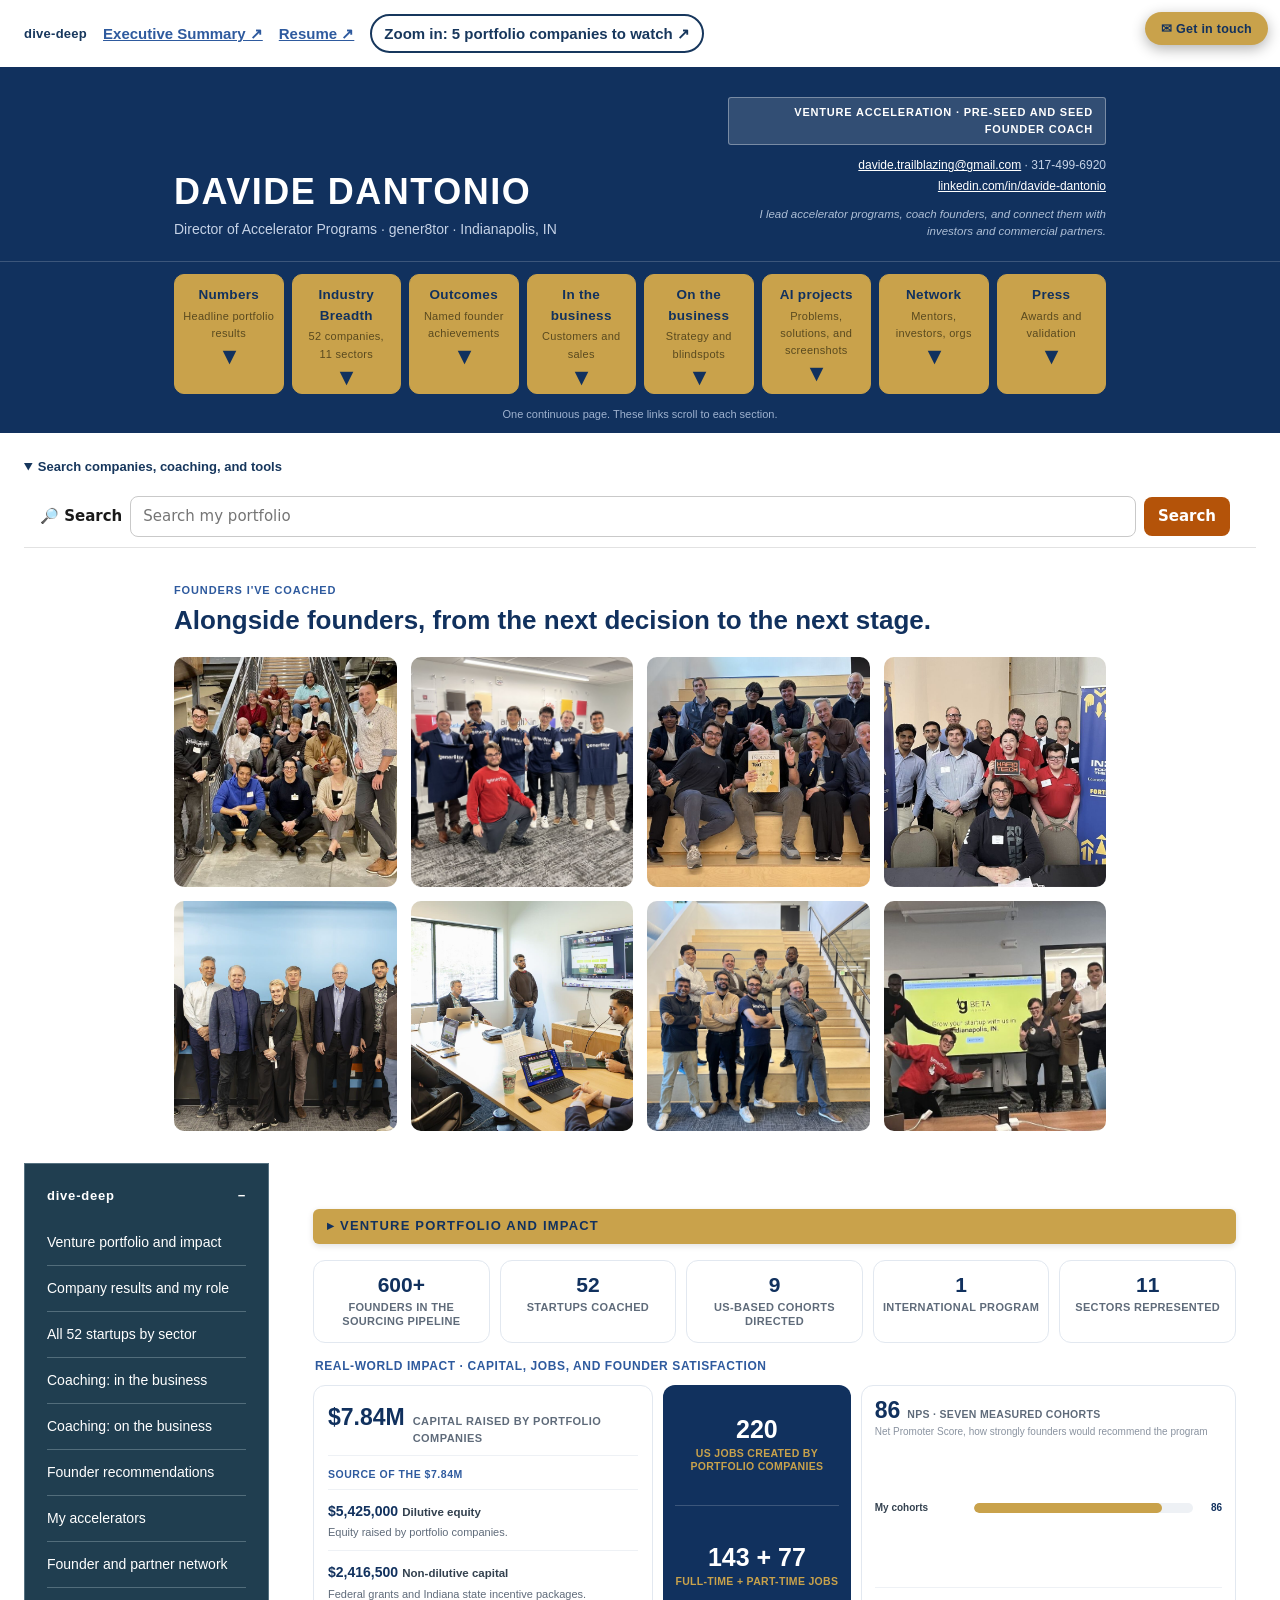
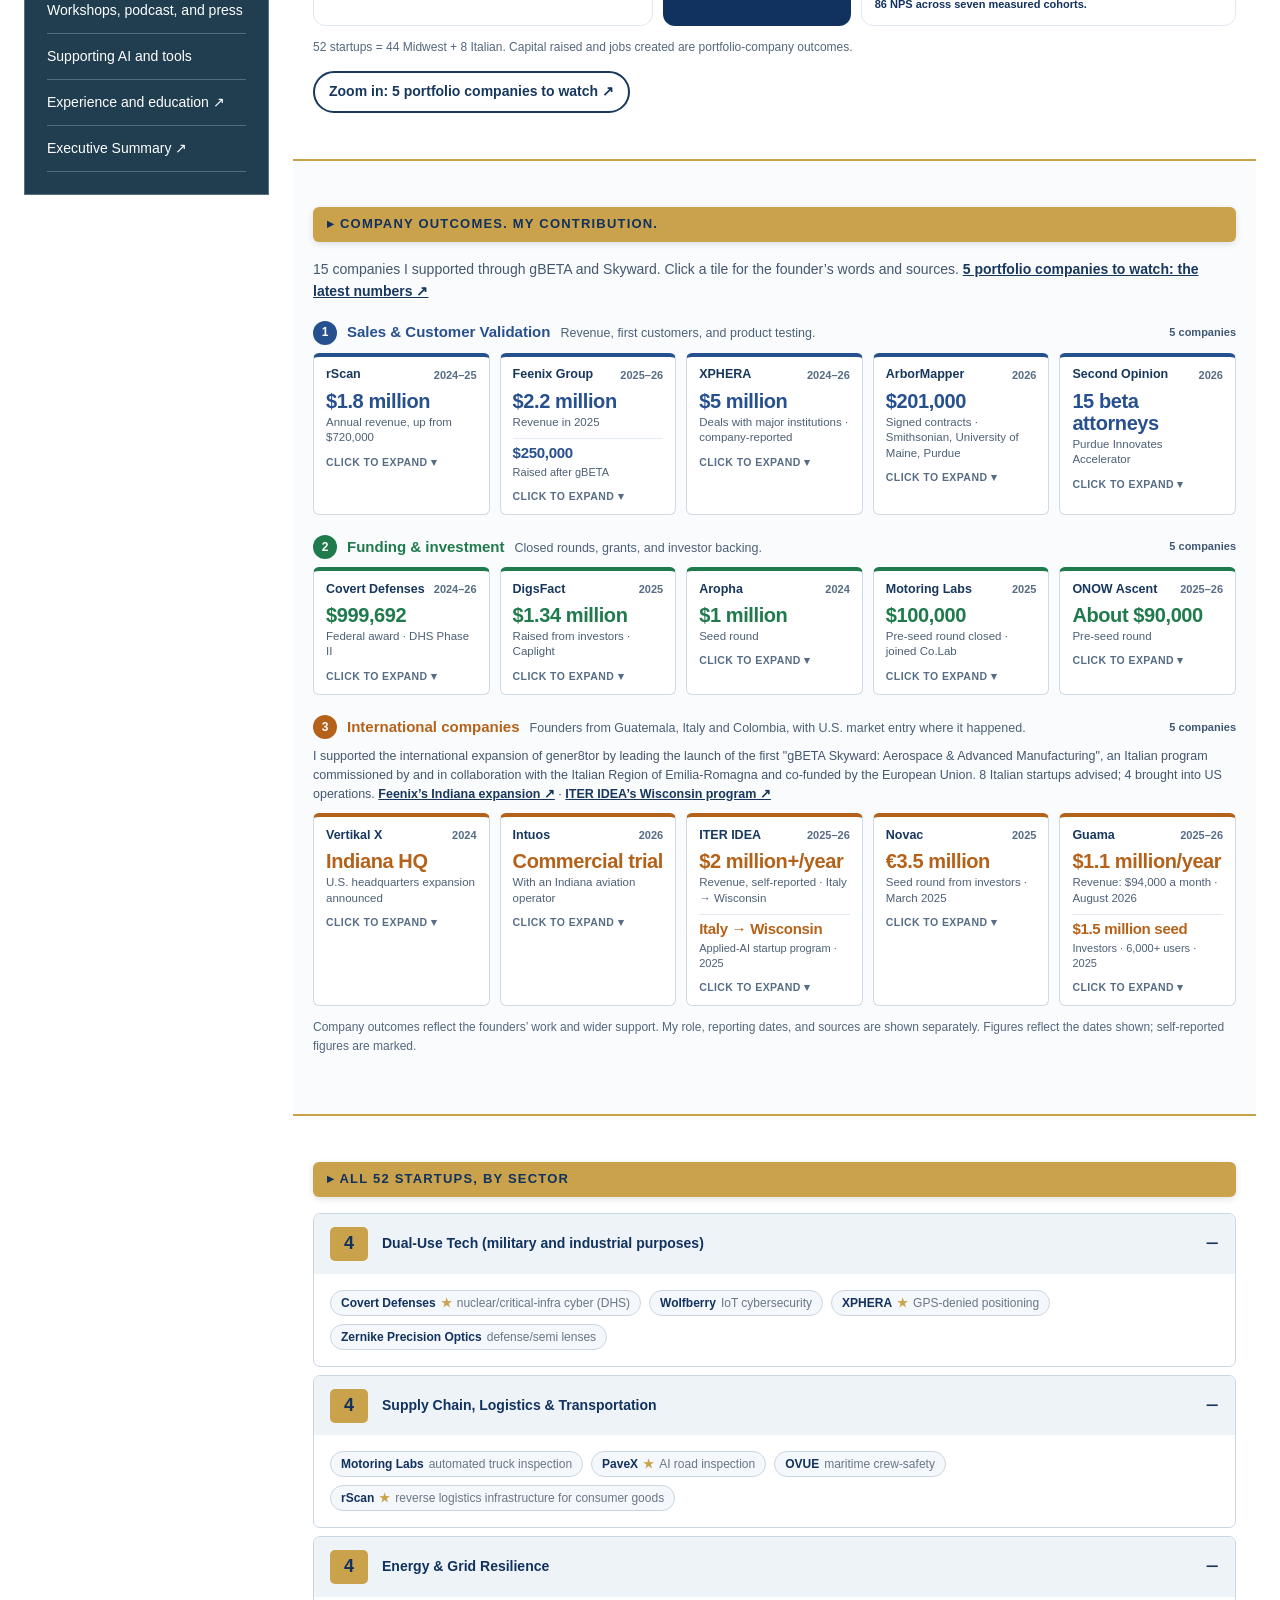
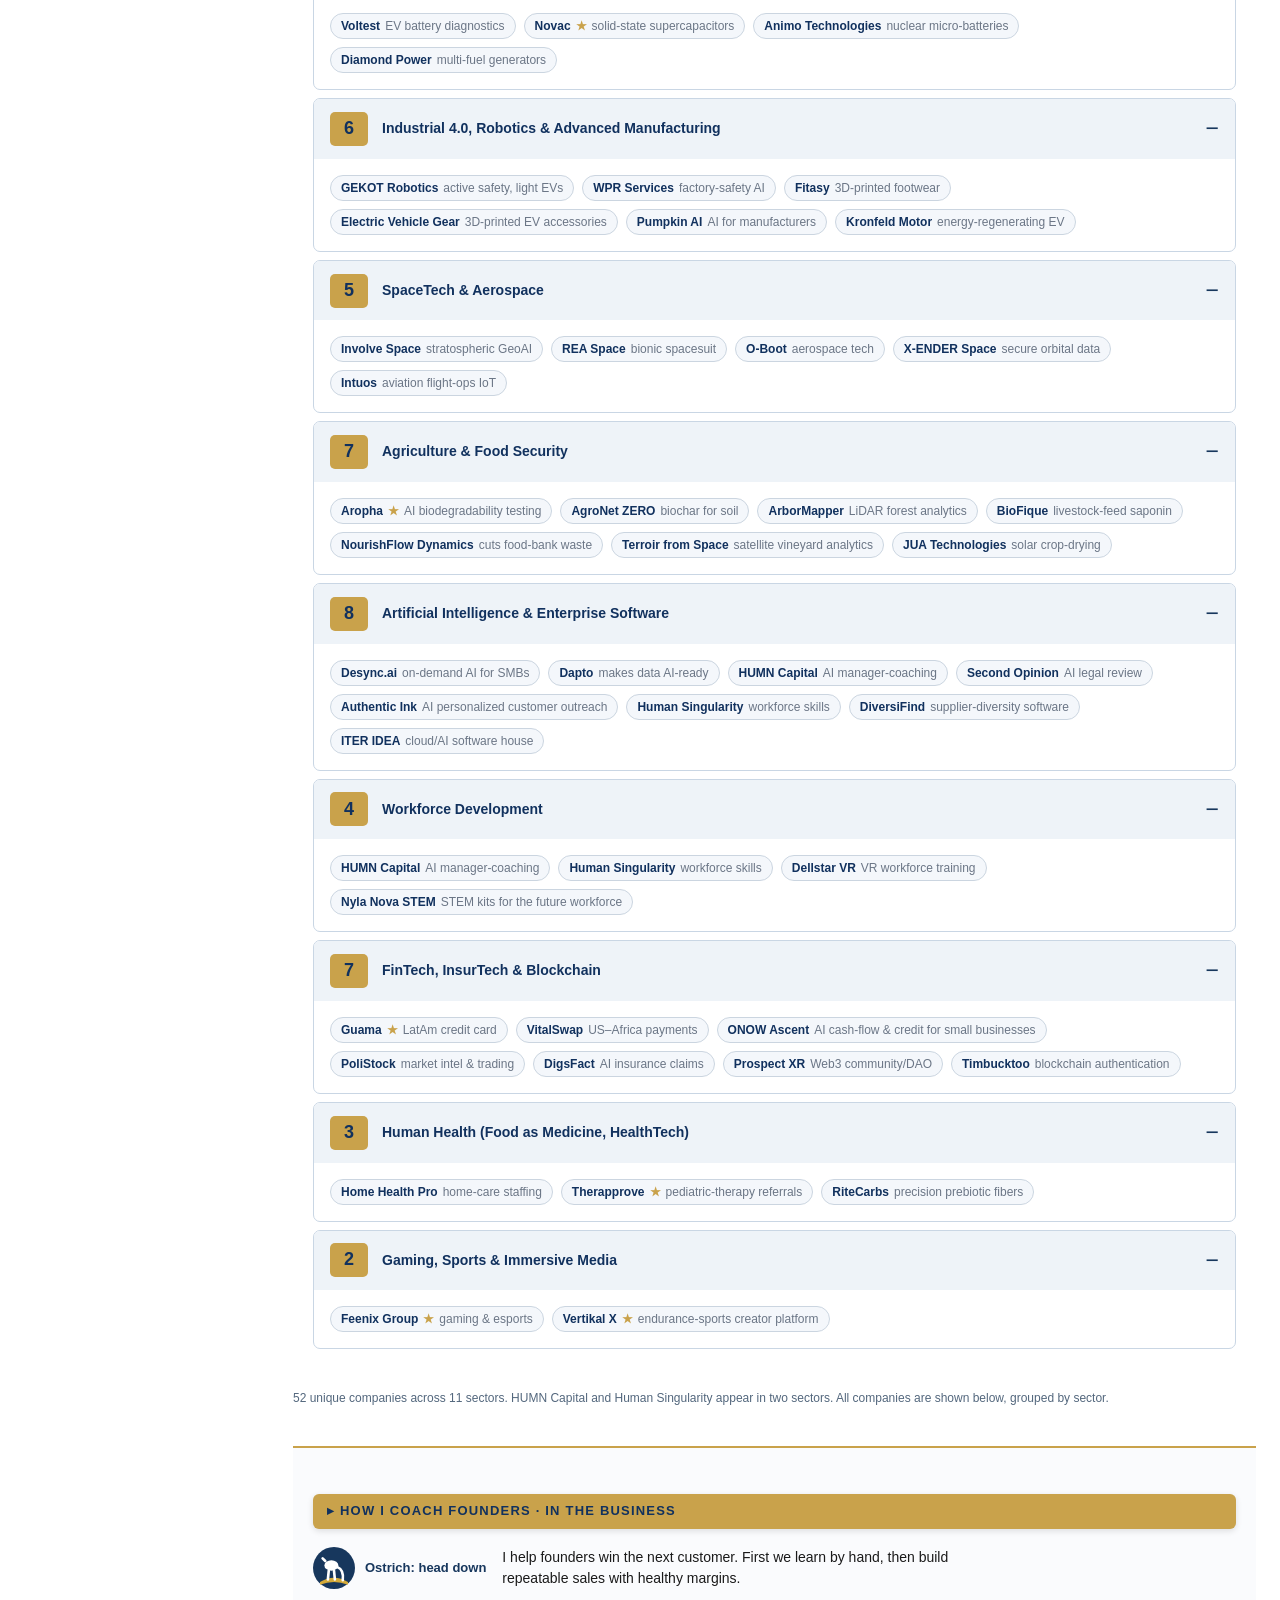
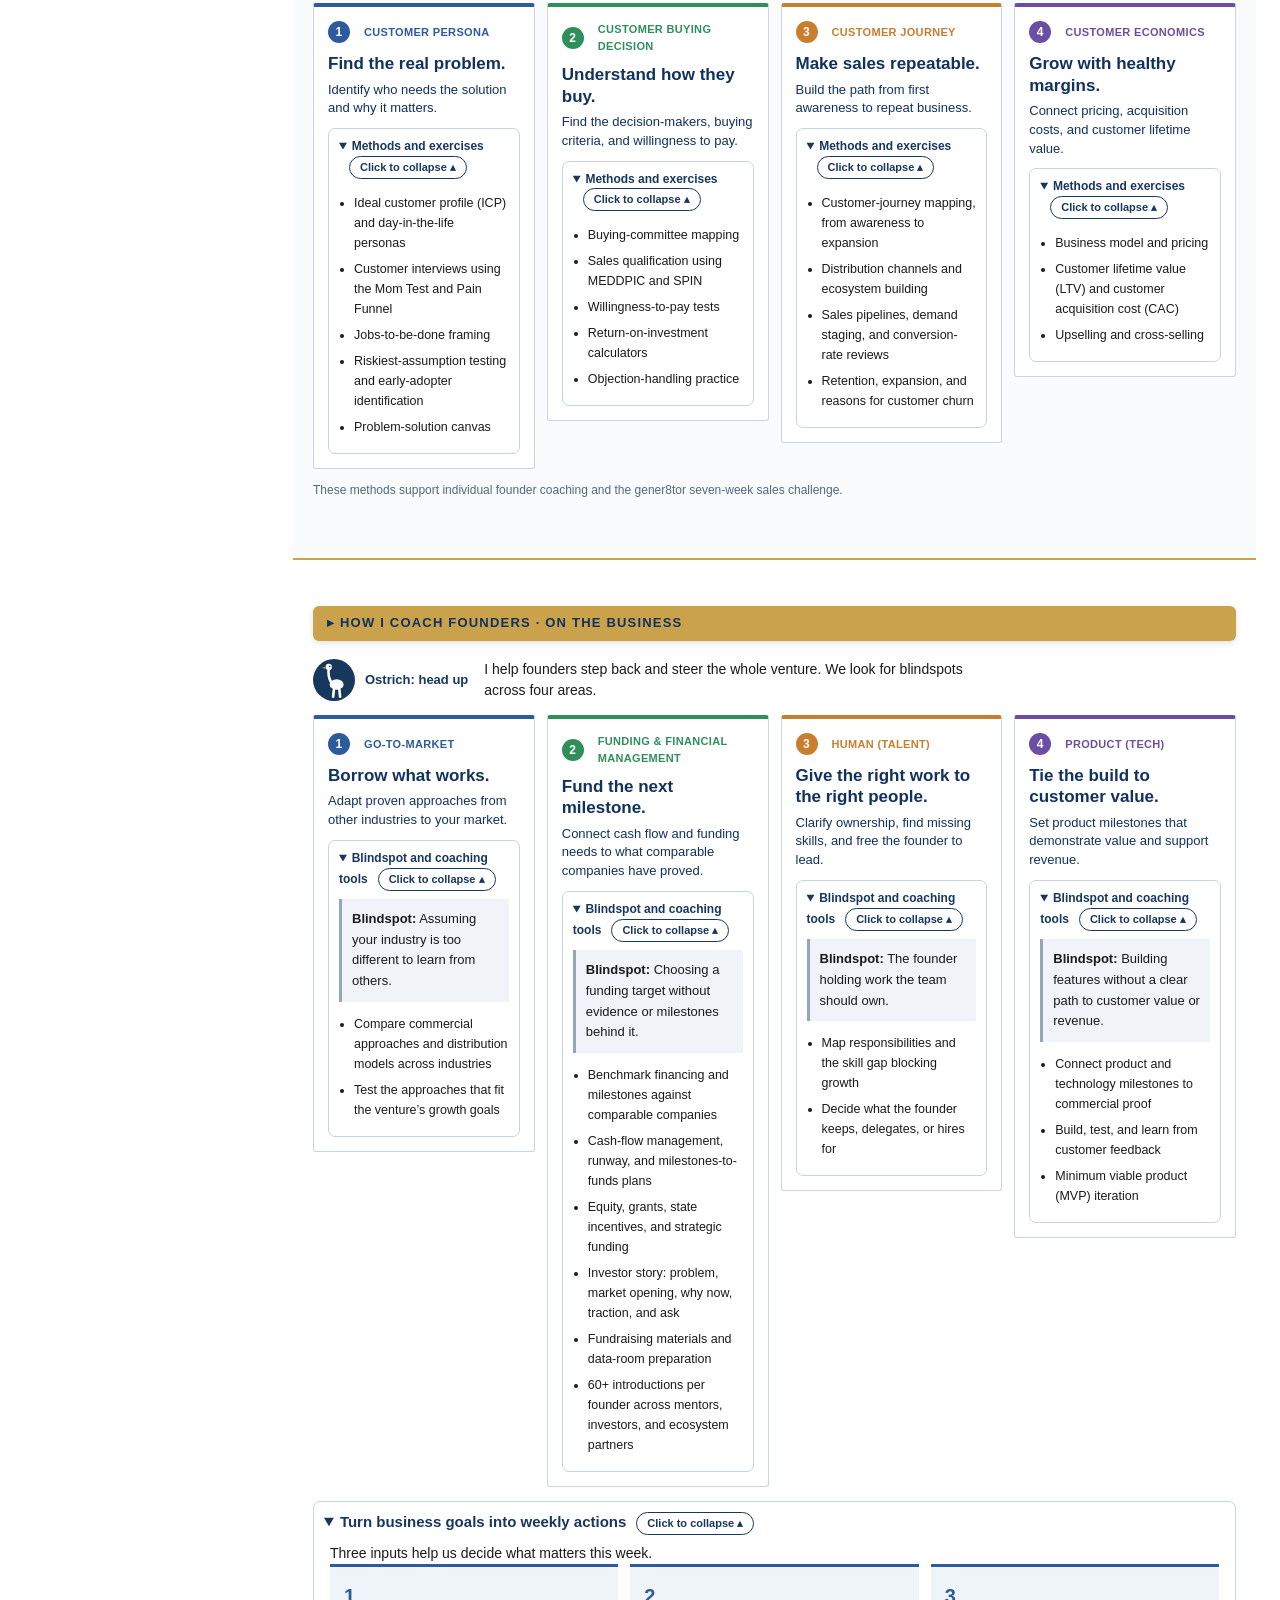
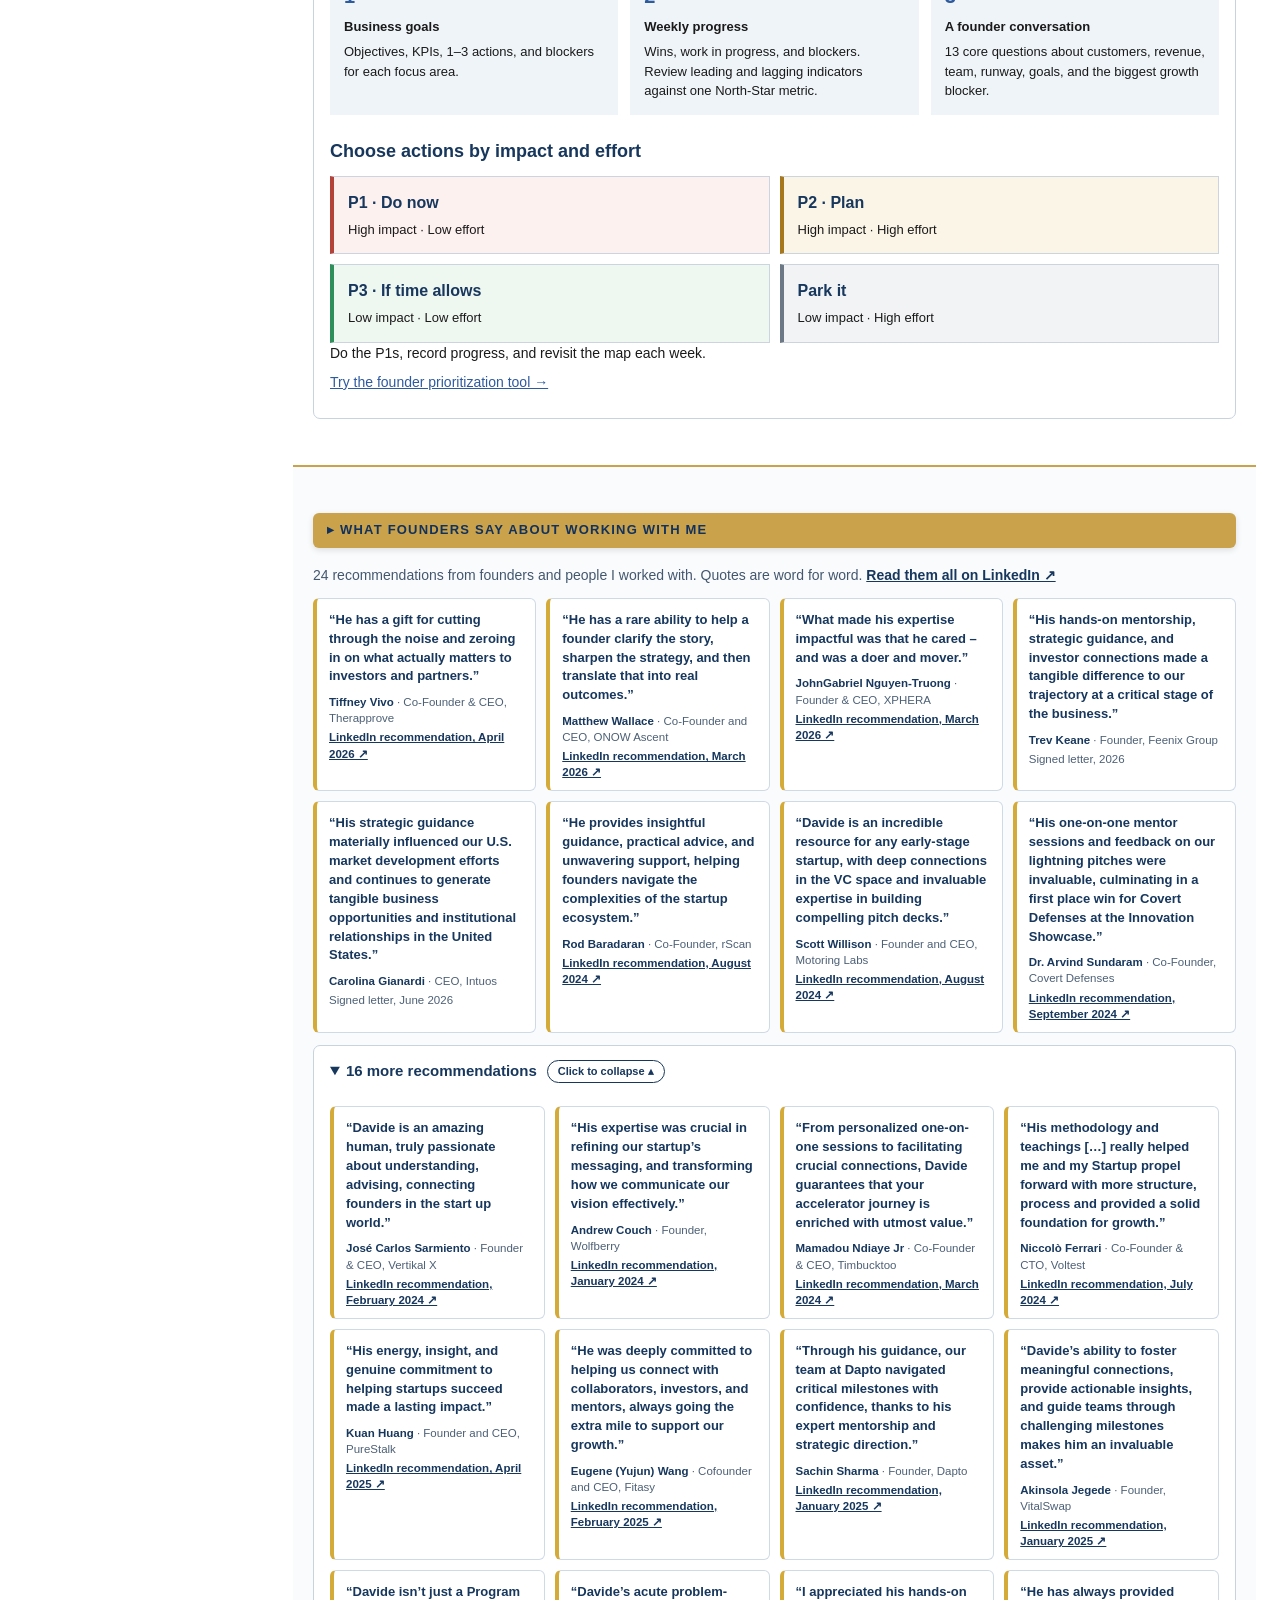
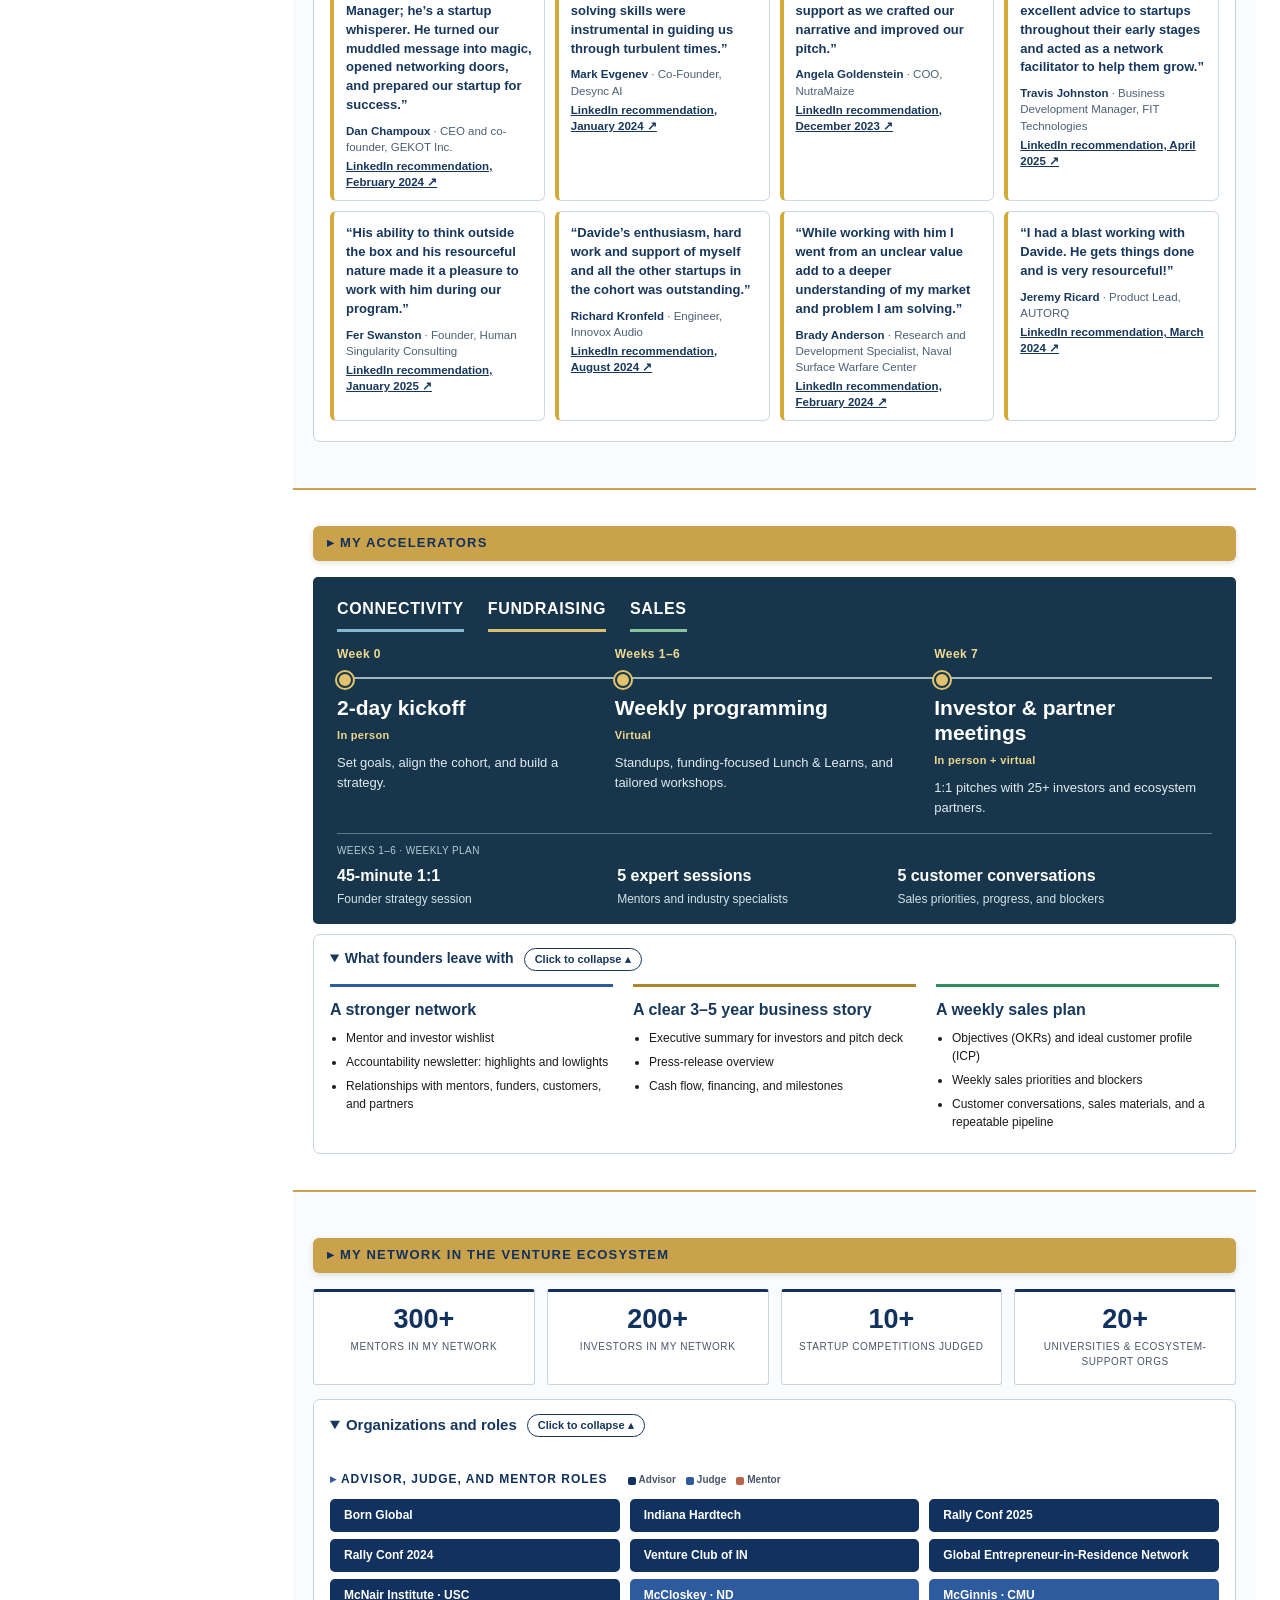
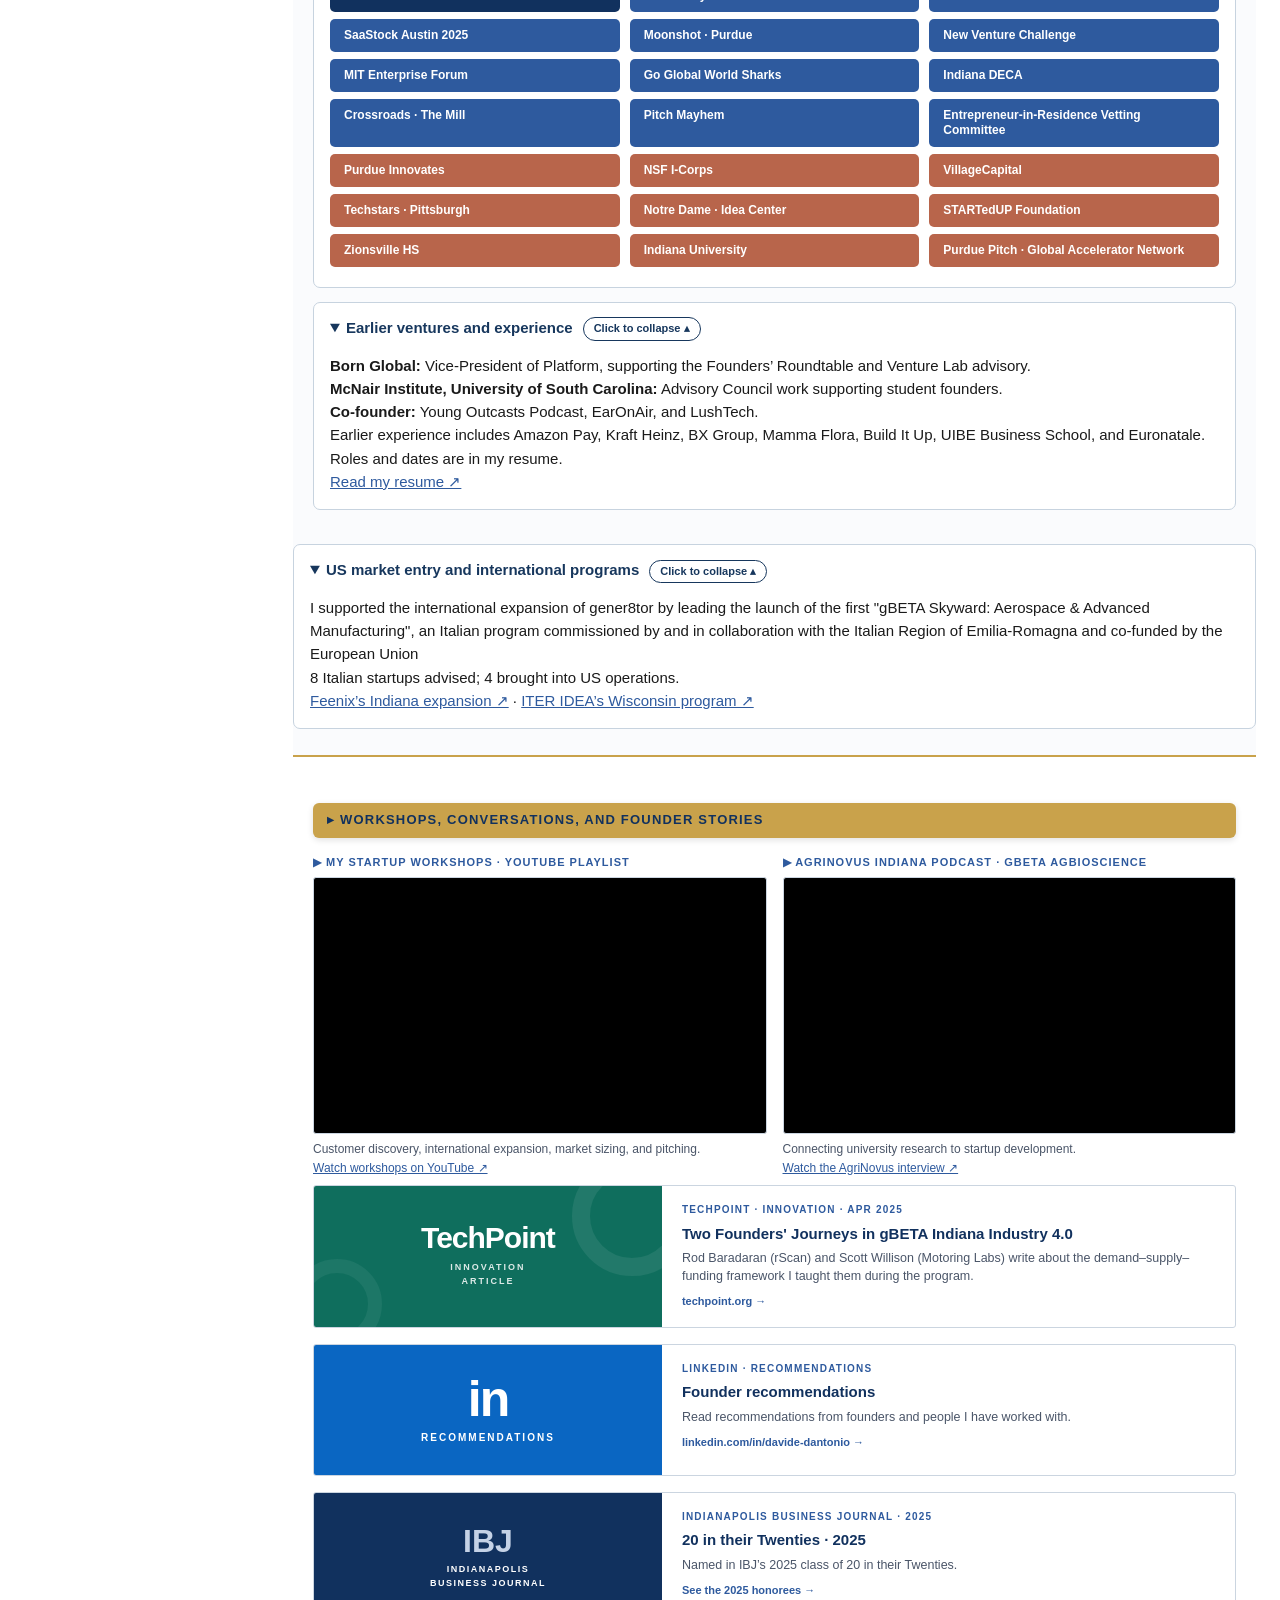
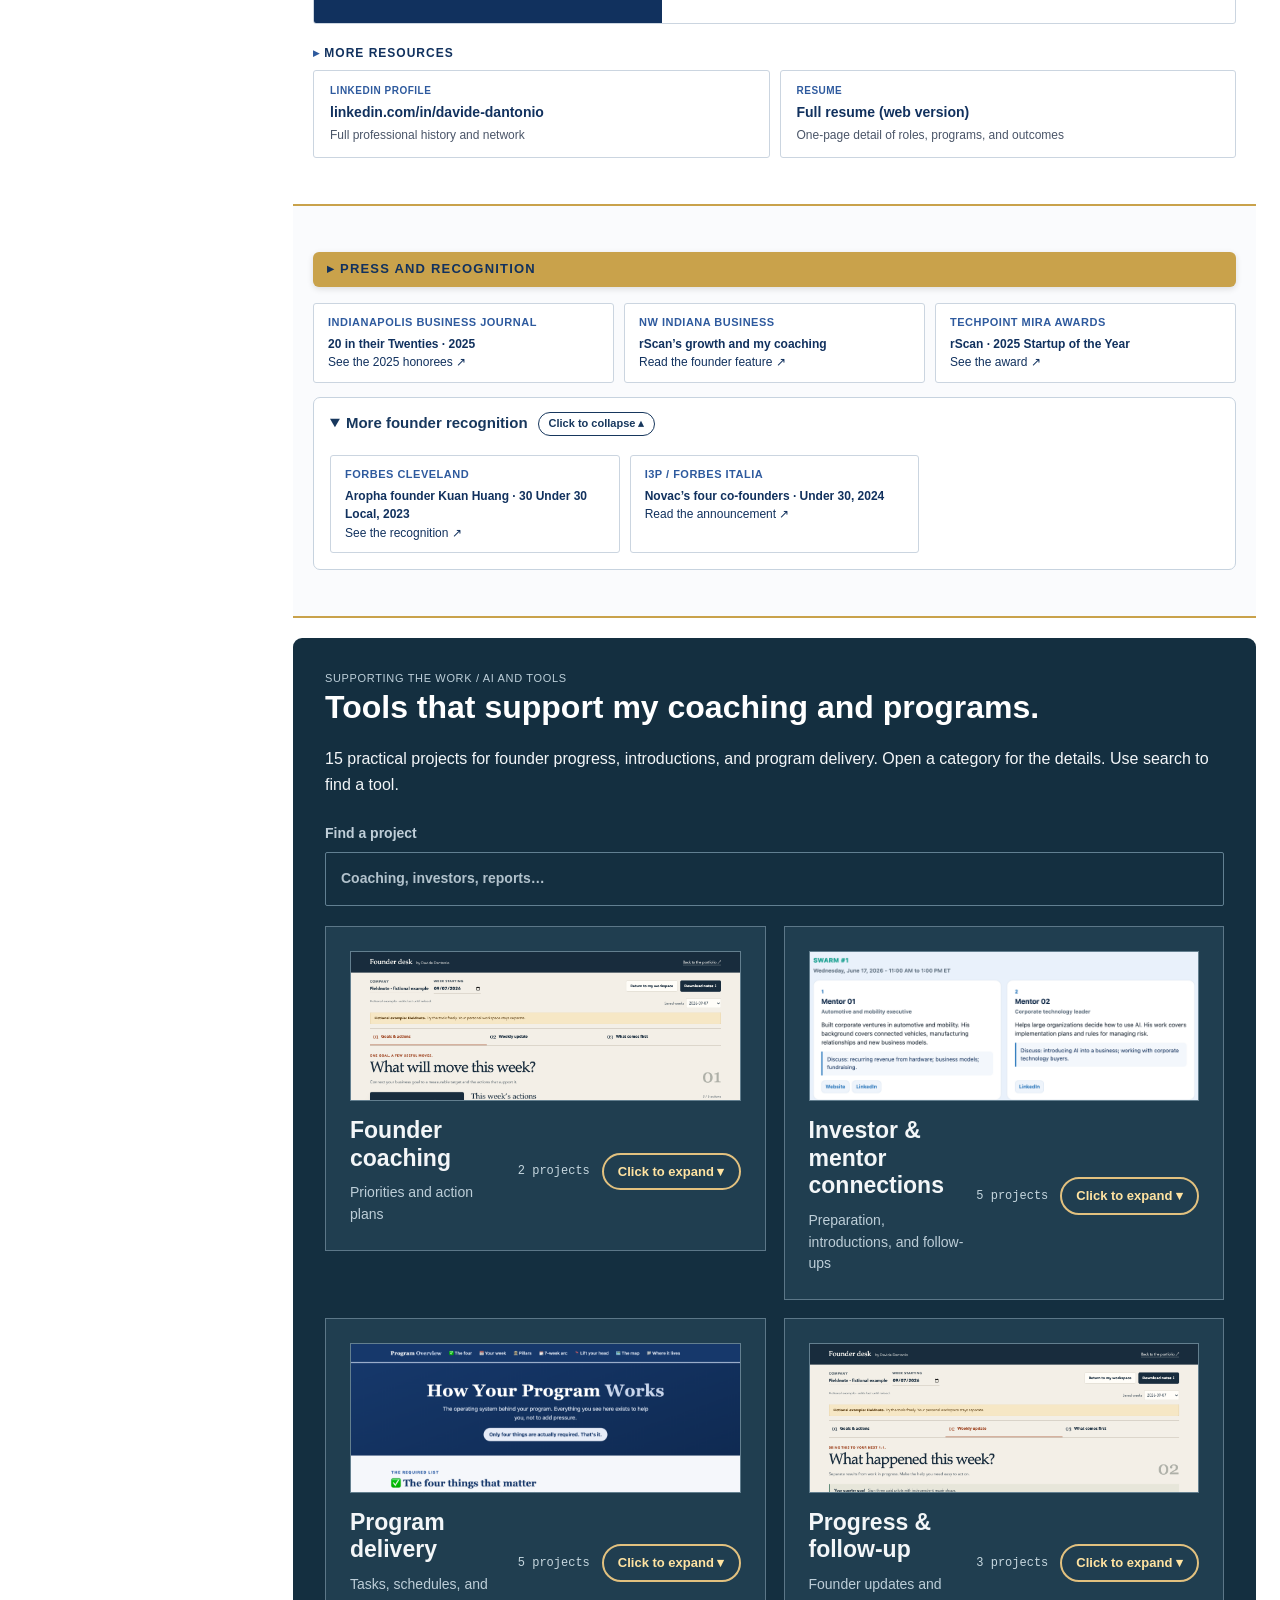
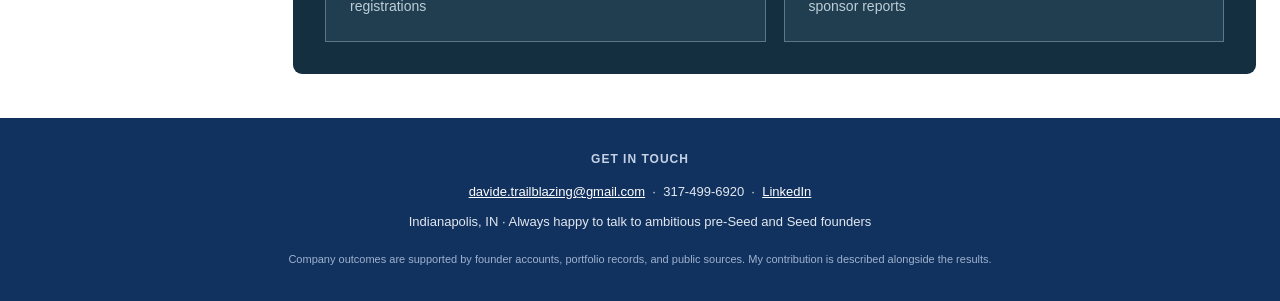
==== commit 3a766d20: "Rows of five with an International companies row, compact coaching with ostrich icons, 24 recommenda" ====
--- a/index.html
+++ b/index.html
@@ -486,8 +486,14 @@
 .result-intro{font-size:14px;line-height:1.6;margin:0 0 18px;color:#43576f}.result-intro a{color:#17375d;font-weight:700}.d-latest{margin:14px 0 0}.d-latest a{display:inline-block;font-size:14px;font-weight:800;color:#17375d;border:2px solid #17375d;border-radius:999px;padding:8px 14px;text-decoration:none}.d-latest a:hover{background:#17375d;color:#fff}.result-groups{display:grid;gap:20px}.result-group{--result-accent:#315fa7;--result-deep:#27508f;min-width:0}.result-group:nth-child(2){--result-accent:#2c915f;--result-deep:#1f7a4c}.result-group:nth-child(3){--result-accent:#cf7c26;--result-deep:#b4621a}.result-group-head{display:flex;align-items:center;gap:10px;padding:0 0 8px;flex-wrap:wrap}.result-number{display:grid;place-items:center;flex:none;width:24px;height:24px;border-radius:50%;background:var(--result-deep);color:#fff;font-size:12px;font-weight:800}.result-group-head>div{display:flex;align-items:baseline;gap:10px;flex-wrap:wrap;flex:1;min-width:0}.result-group-head h3{margin:0;color:var(--result-deep);font-size:15px;line-height:1.3}.result-group-head p{font-size:12.5px;line-height:1.4;margin:0;color:#4b6077}.result-count{font-size:11px;font-weight:700;color:#405874;white-space:nowrap}.result-cases{display:grid;grid-template-columns:repeat(5,minmax(0,1fr));gap:10px}.result-card{min-width:0;background:#fff;border:1px solid #cfdae7;border-top:4px solid var(--result-deep);border-radius:6px;scroll-margin-top:30px}.result-card>summary{display:block;padding:10px 12px;cursor:pointer;list-style:none;min-height:44px}.result-card>summary::-webkit-details-marker{display:none}.result-card>summary:hover{background:#f7f9fc}.result-head{display:flex;justify-content:space-between;align-items:center;gap:6px}.result-card h4,.result-head h4{font-size:12.5px;line-height:1.25;margin:0;color:#17375d;font-weight:800}.result-year{flex:none;font-size:11px;font-weight:700;color:#576d86;white-space:nowrap}.result-metric{display:block;margin:6px 0 0}.result-metric>strong{display:block;font-size:20px;line-height:1.1;color:var(--result-deep);font-weight:800;letter-spacing:-.02em;overflow-wrap:anywhere}.result-primary.result-words>strong{font-size:15px;line-height:1.2}.result-metric>span{display:block;margin-top:3px;font-size:11.5px;line-height:1.35;color:#4d6076;font-weight:500}.result-secondary{border-top:1px solid #e3eaf2;margin-top:8px;padding-top:6px}.result-secondary>strong{font-size:15px}.result-secondary>span{font-size:11px}.result-hint{display:block;font-size:10.5px;font-weight:800;color:#576d86;margin-top:8px;letter-spacing:.04em;text-transform:uppercase}.result-hint::after{content:"Click to expand ▾"}.result-card[open] .result-hint::after{content:"Click to collapse ▴"}.result-body{padding:0 12px 12px;border-top:1px solid #e3eaf2;font-size:12.5px;line-height:1.5;color:#17375d}.result-kicker{font-size:10.5px;font-weight:800;letter-spacing:.08em;text-transform:uppercase;color:var(--result-deep);margin:10px 0 4px}.result-body blockquote{margin:0;font-weight:600}.result-who{font-size:11.5px;color:#576d86;margin:4px 0 0}.result-rolep{margin:0;font-weight:600}.result-facts{margin:8px 0 0;padding:0 0 0 16px}.result-facts li{margin:0 0 4px;font-size:12px;line-height:1.45}.result-proof{margin-top:4px}.result-evidence p{font-size:11.5px;line-height:1.5;color:#4d6076;margin:0 0 5px}.result-period{border-left:2px solid var(--result-accent);padding-left:8px;font-weight:600}.result-evidence a{font-size:11.5px;display:inline-block;margin:2px 10px 2px 0}@media(max-width:1100px){.result-cases{grid-template-columns:repeat(3,minmax(0,1fr))}}@media(max-width:720px){.result-cases{grid-template-columns:repeat(2,minmax(0,1fr));gap:8px}.result-card>summary{padding:9px 10px}.result-body{padding:0 10px 10px}}
 
 .d-tools .project-category>summary{grid-template-columns:minmax(0,1fr) auto auto}.d-tools .project-category>summary::after{content:'Click to expand ▾';font-family:inherit;font-size:13px;font-weight:800;line-height:1.2;padding:9px 14px;border:2px solid #e2c17f;border-radius:999px;color:#ffe3a1;white-space:nowrap;align-self:center}.d-tools .project-category[open]>summary::after{content:'Click to collapse ▴'}.fold-indicator{font-size:13px;font-weight:800;line-height:1.2;padding:9px 14px;border:2px solid #17375d;border-radius:999px;color:#17375d;white-space:nowrap}.fold-indicator::after{content:'Click to expand ▾'}.d-section-fold[open]>summary .fold-indicator::after{content:'Click to collapse ▴'}.d-tools .fold-indicator{border-color:#e2c17f;color:#ffe3a1}.result-proof>summary::after{content:' · click to expand';font-weight:500;color:#576d86}.result-proof[open]>summary::after{content:' · click to collapse'}.d-depth>summary::after{content:'Click to expand ▾';display:inline-block;margin-left:10px;font-size:11px;font-weight:800;line-height:1.2;padding:4px 10px;border:1.5px solid currentColor;border-radius:999px;white-space:nowrap;vertical-align:middle}.d-depth[open]>summary::after{content:'Click to collapse ▴'}@media(max-width:720px){.d-tools .project-category>summary::after,.fold-indicator{font-size:11px;padding:7px 10px}}
+
+.d-top .d-top-zoom{font-weight:800;border:2px solid #17375d;border-radius:999px;padding:6px 12px;text-decoration:none;color:#17375d}.d-top .d-top-zoom:hover{background:#17375d;color:#fff}
+
+.d-menu nav a.active{background:#d4aa39;color:#17375d;font-weight:800;border-radius:6px;padding-left:10px}.d-menu nav a{transition:background .15s}
+
+.coaching-section .method-row{grid-template-columns:repeat(4,minmax(0,1fr));gap:12px}.coaching-section .method-box{padding:14px}.coaching-section .method-stage{font-size:11px;letter-spacing:.03em}.coaching-section .coach-n{width:22px;height:22px;font-size:12px}.coaching-section .method-title{font-size:17px;line-height:1.25;margin:10px 0 6px}.coaching-section .method-lead{font-size:13px;line-height:1.45;min-height:0}.coaching-section .d-depth{margin-top:10px}.coaching-section .d-depth>summary{font-size:12px;min-height:40px;padding:8px 10px}.coaching-section .method-list li{font-size:12.5px;margin:6px 0}.coaching-intro{padding:2px 0 14px;gap:16px}.coaching-intro>p:last-child{font-size:14px;line-height:1.5}.coaching-lens>svg{flex:none;width:42px;height:42px}.coaching-section>.container>.d-depth{margin-top:14px}.result-group-intro{font-size:12.5px;line-height:1.5;color:#43576f;margin:0 0 10px;max-width:none}.result-group-intro a{color:#17375d;font-weight:700;font-size:12.5px}.rec-intro{font-size:14px;line-height:1.6;color:#43576f;margin:0 0 12px}.rec-intro a{color:#17375d;font-weight:700;margin:0;display:inline}.rec-wall{display:grid;grid-template-columns:repeat(4,minmax(0,1fr));gap:10px}.rec{margin:0;background:#fff;border:1px solid #cfdae7;border-left:4px solid #d4aa39;border-radius:6px;padding:12px 12px 10px;min-width:0}.rec blockquote{margin:0;font-size:13px;line-height:1.45;color:#17375d;font-weight:600}.rec figcaption{margin-top:8px;font-size:11.5px;line-height:1.4;color:#4d6076}.rec figcaption b{color:#17375d}.rec figcaption span{display:block;margin-top:3px}.rec figcaption a{color:#17375d;font-weight:700}#blk-voices>.container>.d-depth{margin-top:12px}#blk-voices .d-depth .rec-wall{padding:10px 0 4px}@media(max-width:1000px){.coaching-section .method-row{grid-template-columns:repeat(2,minmax(0,1fr))}.rec-wall{grid-template-columns:repeat(2,minmax(0,1fr))}}@media(max-width:600px){.coaching-section .method-row{grid-template-columns:1fr}.rec-wall{grid-template-columns:1fr}}
 </style></head>
-<body data-original="true" data-depth="all"><a class="d-skip" href="#main-stack">Skip to portfolio</a><nav class="d-top" aria-label="Portfolio pages"><span class="d-page-label">dive-deep</span><a href="summary.html">Executive Summary ↗</a><a href="resume.html">Resume ↗</a></nav>
+<body data-original="true" data-depth="all"><a class="d-skip" href="#main-stack">Skip to portfolio</a><nav class="d-top" aria-label="Portfolio pages"><span class="d-page-label">dive-deep</span><a href="summary.html">Executive Summary ↗</a><a href="resume.html">Resume ↗</a><a class="d-top-zoom" href="latest-numbers.html">Zoom in: 5 portfolio companies to watch ↗</a></nav>
 <div class="connect-wrap">
   <button class="connect-btn" id="connectBtn" aria-haspopup="true" aria-expanded="false" onclick="toggleConnect(event)">✉ Get in touch</button>
   <div class="connect-panel" id="connectPanel" role="dialog" aria-label="Get in touch">
@@ -645,7 +651,7 @@
 </script>
 
 <!-- ===== Section stack: one continuous page, all sections always visible ===== -->
-<main id="main-stack" class="stack"><section class="block" id="blk-kpi">
+<div class="d-layout"><aside class="d-sidebar"><details class="d-menu" open><summary>dive-deep</summary><nav aria-label="Portfolio sections"><a href="#blk-kpi">Venture portfolio and impact</a><a href="#blk-outcomes">Company results and my role</a><a href="#blk-sectors">All 52 startups by sector</a><a href="#blk-coaching">Coaching: in the business</a><a href="#blk-blindspots">Coaching: on the business</a><a href="#blk-voices">Founder recommendations</a><a href="#blk-program">My accelerators</a><a href="#blk-network">Founder and partner network</a><a href="#blk-resources">Workshops, podcast, and press</a><a href="#blk-aios">Supporting AI and tools</a><a href="resume.html">Experience and education ↗</a><a class="d-full-link" href="summary.html">Executive Summary ↗</a></nav></details></aside><main id="main-stack" class="stack"><section class="block" id="blk-kpi">
     <div class="container">
       <span id="blk-nps"></span><h2 class="section-title">Venture portfolio and impact</h2>
       <div class="k2scope">
@@ -676,8 +682,8 @@
           <div class="k2take">86 NPS across seven measured cohorts.</div>
         </div>
       </div>
-    <p class="d-scope">52 startups = 44 Midwest + 8 Italian. Capital raised and jobs created are portfolio-company outcomes.</p><p class="d-latest"><a href="latest-numbers.html">Zoom in: five companies, the latest numbers ↗</a></p></div>
-  </section><section class="block" id="blk-outcomes"><div class="container"><h2 class="section-title">Company outcomes. My contribution.</h2><p class="result-intro">16 companies I supported through gBETA and Skyward. Click a tile for the founder’s words and sources. <a class="source" href="latest-numbers.html">Five companies in detail: the latest numbers ↗</a></p><div class="result-groups"><div class="result-group" id="results-sales"><span id="results-customers"></span><span id="results-revenue"></span><div class="result-group-head"><span class="result-number">1</span><div><h3>Sales &amp; Customer Validation</h3><p>Revenue, first customers, and product testing.</p></div><span class="result-count">6 companies</span></div><div class="result-cases"><details class="result-card result-tile" id="company-rscan" data-company="rScan"><summary class="result-brief"><span class="result-head"><h4>rScan</h4><span class="result-year">2024–25</span></span><span class="result-metric result-primary" data-selection="vanessa-1"><strong>$1.8 million</strong><span>Annual revenue, up from $720,000</span></span><span class="result-hint" aria-hidden="true"></span></summary><div class="result-body"><p class="result-kicker">In the founder’s words</p><blockquote>“Under Mr. Dantonio’s guidance […] rScan refined its business model, expanded its technology, and built a sustainable growth strategy.”</blockquote><p class="result-who">Founder, rScan · Letter of recommendation, 2025</p><ul class="result-facts"><li>31 employees in August 2026, up from about 10 in September 2024 · founder update</li><li>Up to $1.2 million in Indiana tax credits; 152 jobs committed by 2028 · Inside Indiana Business</li><li>Startup of the Year, 2025 Mira Awards · TechPoint</li><li>53,000 square feet in the former South Bend Chocolate factory · founder update</li></ul><div class="result-proof"><p class="result-kicker">Sources and context</p><div class="result-evidence"><p class="result-period">$720,000 → $1.8 million · Annual revenue · Spring 2024 → early 2025 · Founder-reported</p><p class="result-role-detail"><b>My role.</b> I coached the founders on growth strategy, balancing customer demand, delivery, and funding.</p><p>Revenue figures relayed in the August 24, 2026 founder update. TechPoint separately describes my coaching.</p><p>TechPoint describes the coaching relationship. The revenue totals come from the separate founder update.</p><a class="source" href="https://techpoint.org/two-founders-journeys-in-gbeta-indiana-industry-4-0/" target="_blank" rel="noopener">TechPoint: founders on coaching ↗</a> <a class="source" href="https://www.insideindianabusiness.com/articles/second-hand-retailer-rscan-to-add-152-jobs-receive-1-2m-in-state-incentives" target="_blank" rel="noopener">Inside Indiana Business: 152 jobs and $1.2 million in incentives ↗</a> <a class="source" href="https://techpoint.org/?p=969243" target="_blank" rel="noopener">TechPoint: 2025 Mira Awards ↗</a></div></div></div></details><details class="result-card result-tile" id="company-feenix" data-company="Feenix Group"><summary class="result-brief"><span class="result-head"><h4>Feenix Group</h4><span class="result-year">2025–26</span></span><span class="result-metric result-primary" data-selection="vanessa-2"><strong>$2.2 million</strong><span>Revenue in 2025</span></span><span class="result-metric result-secondary" data-selection="feenix-funding"><strong>$250,000</strong><span>Raised after gBETA</span></span><span class="result-hint" aria-hidden="true"></span></summary><div class="result-body"><p class="result-kicker">In the founder’s words</p><blockquote>“[…] sharpening our pitch, refining our business model, and leveraging the network and introductions that Mr. Dantonio facilitated.”</blockquote><p class="result-who">Founder, Feenix Group · Letter of endorsement, 2026</p><ul class="result-facts"><li>Expects $3 million revenue in 2026 · founder update, August 2026</li><li>Raising $1 million, half already committed · founder update, August 2026</li><li>Three-year Formula E deal worth $1.5 million · founder update, August 2026</li></ul><div class="result-proof"><p class="result-kicker">Sources and context</p><div class="result-evidence"><p class="result-period">$2.2 million · Revenue in 2025 · 2025 result; update August 24, 2026 · Founder-reported</p><p class="result-period">$250,000 · Raised following gBETA · After Fall 2025; undated letter on file March 2026 · Founder letter</p><p class="result-role-detail"><b>My role.</b> The founder credits my pitch preparation, business-model work, and investor introductions.</p><p>Funding: founder letter. Revenue: founder update relayed August 24, 2026. Sports Tech HQ separately reported the Indiana expansion in July 2025.</p><p>The July 2025 expansion announcement documents a separate milestone. The financial figures come from the founder.</p><a class="source" href="https://sthq.org/2025/07/16/feenix-group-announces-indiana-expansion-joins-sports-tech-hq-collective/" target="_blank" rel="noopener">Sports Tech HQ: Indiana expansion ↗</a></div></div></div></details><details class="result-card result-tile" id="company-guama" data-company="Guama"><summary class="result-brief"><span class="result-head"><h4>Guama</h4><span class="result-year">2025–26</span></span><span class="result-metric result-primary" data-selection="vanessa-3"><strong>$1.1 million/year</strong><span>Revenue: $94,000 a month · August 2026</span></span><span class="result-metric result-secondary" data-selection="guama-seed-customers"><strong>$1.5 million seed</strong><span>Investors · 6,000+ users · 2025</span></span><span class="result-hint" aria-hidden="true"></span></summary><div class="result-body"><p class="result-kicker">My role</p><p class="result-rolep">I supported milestone planning, the investor story, and introductions.</p><ul class="result-facts"><li>$1.9 million raised from investors to date; Series A next · founder update, August 2026</li><li>6,000+ active users and 75,000+ credit applications · LatamList, August 2025</li></ul><div class="result-proof"><p class="result-kicker">Sources and context</p><div class="result-evidence"><p class="result-period">$94,000/month · Monthly revenue · Update: August 24, 2026; month not specified · Founder-reported</p><p class="result-period">$1.5 million · 6,000+ users · Seed round and active users · Public report: August 22, 2025 · Reported by LatamList</p><p class="result-role-detail"><b>My role.</b> I supported milestone planning, the investor narrative, cash-flow scenarios, and introductions through gBETA.</p><p>Seed round and users: LatamList, August 22, 2025. Monthly revenue: founder update relayed August 24, 2026.</p><p>Seed and user figures date to August 2025. The revenue update does not specify the reporting month.</p><a class="source" href="https://latamlist.com/guama-raises-1-5m-seed-round/" target="_blank" rel="noopener">LatamList: seed round and users ↗</a></div></div></div></details><details class="result-card result-tile" id="company-xphera" data-company="XPHERA"><summary class="result-brief"><span class="result-head"><h4>XPHERA</h4><span class="result-year">2024–26</span></span><span class="result-metric result-primary" data-selection="xphera-deals"><strong>$5 million</strong><span>Deals with major institutions · company-reported</span></span><span class="result-hint" aria-hidden="true"></span></summary><div class="result-body"><p class="result-kicker">In the founder’s words</p><blockquote>“Davide rapidly understood our technology and our positioning in both U.S. and international markets […] and personally helped us craft clear and compelling messages to reach our target technology partners.”</blockquote><p class="result-who">Founder and CEO, XPHERA · Letter, March 2026</p><ul class="result-facts"><li>21.3× revenue growth from 2024 to 2025 · company-reported</li><li>Indoor positioning contract at Indianapolis International Airport, 10 million+ annual travelers · company-reported</li><li>27 local STEM jobs created · company-reported</li></ul><div class="result-proof"><p class="result-kicker">Sources and context</p><div class="result-evidence"><p class="result-period">$5 million worth of deals with major institutions · Company-reported, cumulative · As of the founder letter, March 4, 2026 · Founder letter</p><p class="result-role-detail"><b>My role.</b> I coached XPHERA in gBETA Indiana in the fall of 2025. The founder credits clear messaging for technology partners and Midwest introductions.</p><p>Founder letter, March 4, 2026; LinkedIn recommendation, March 27, 2026.</p><p>“Deals” is the founder’s word. It is not audited revenue or capital raised. The airport contract and the growth figure are company-reported.</p><a class="source" href="https://www.xphera.earth/" target="_blank" rel="noopener">XPHERA: company website ↗</a></div></div></div></details><details class="result-card result-tile" id="company-arbormapper" data-company="ArborMapper"><summary class="result-brief"><span class="result-head"><h4>ArborMapper</h4><span class="result-year">2026</span></span><span class="result-metric result-primary" data-selection="vanessa-5"><strong>$201,000</strong><span>Signed contracts · Smithsonian, University of Maine, Purdue</span></span><span class="result-hint" aria-hidden="true"></span></summary><div class="result-body"><p class="result-kicker">My role</p><p class="result-rolep">I coached the team through gBETA.</p><ul class="result-facts"><li>First paying customer: the University of Maine, a research partner · founder update, August 2026</li><li>No outside investment yet; grown on research grants and customer revenue · founder-reported, September 2026</li><li>Laser scanners measure every tree; patents licensed from Purdue · founder-reported</li></ul><div class="result-proof"><p class="result-kicker">Sources and context</p><div class="result-evidence"><p class="result-period">About $201,000 in signed contracts · Smithsonian Environmental Research Center, University of Maine, Purdue · Founder-reported, September 2026 · Founder-reported</p><p class="result-role-detail"><b>My role.</b> I coached ArborMapper through gBETA.</p><p>Founder update relayed August 24, 2026; founder-reported figures, September 2026.</p><p>Three institutions have signed contracts. The company has taken no outside investment and has grown on research grants and customer revenue.</p><a class="source" href="https://arbormapper.com" target="_blank" rel="noopener">ArborMapper: company website ↗</a></div></div></div></details><details class="result-card result-tile" id="company-second-opinion" data-company="Second Opinion"><summary class="result-brief"><span class="result-head"><h4>Second Opinion</h4><span class="result-year">2026</span></span><span class="result-metric result-primary" data-selection="second-opinion-beta"><strong>15 beta attorneys</strong><span>Purdue Innovates Accelerator</span></span><span class="result-hint" aria-hidden="true"></span></summary><div class="result-body"><p class="result-kicker">My role</p><p class="result-rolep">I helped shape the positioning and connected the team with Purdue.</p><div class="result-proof"><p class="result-kicker">Sources and context</p><div class="result-evidence"><p class="result-period">15 beta attorneys · Purdue Innovates Accelerator · Founder interview: June 12, 2026 · Reported by Purdue</p><p class="result-role-detail"><b>My role.</b> I supported early positioning and introduced the team to Purdue’s ecosystem.</p><p>Purdue Research Foundation founder interview, June 12, 2026. My contribution is recorded separately in the founder-support evidence.</p><p>Purdue led the later customer-discovery and product work described in its June 2026 interview.</p><a class="source" href="https://stories.prf.org/from-contract-review-to-contract-dashboard-how-second-opinion-evolved-in-the-purdue-innovates-accelerator/" target="_blank" rel="noopener">Purdue: founder interview ↗</a></div></div></div></details></div></div><div class="result-group" id="results-funding"><div class="result-group-head"><span class="result-number">2</span><div><h3>Funding &amp; investment</h3><p>Closed rounds, grants, and investor backing.</p></div><span class="result-count">7 companies</span></div><div class="result-cases"><details class="result-card result-tile" id="company-covert-defenses" data-company="Covert Defenses"><summary class="result-brief"><span class="result-head"><h4>Covert Defenses</h4><span class="result-year">2024–26</span></span><span class="result-metric result-primary" data-selection="covert-dhs"><strong>$999,692</strong><span>Federal award · DHS Phase II</span></span><span class="result-hint" aria-hidden="true"></span></summary><div class="result-body"><p class="result-kicker">In the founder’s words</p><blockquote>“His mentorship on proposal positioning and investor communication further aligned our growth strategy […]”</blockquote><p class="result-who">Co-founder, Covert Defenses · Letter of recommendation, January 2025</p><ul class="result-facts"><li>About $2.57 million in federal awards in total · sbir.gov</li><li>Grew from 2 to 5 full-time employees within three months after the program · founder letter, January 2025</li></ul><div class="result-proof"><p class="result-kicker">Sources and context</p><div class="result-evidence"><p class="result-period">$999,692 · DHS Phase II award · Award: March 26, 2024–March 25, 2026 · Official award record</p><p class="result-role-detail"><b>My role.</b> The co-founder credits my coaching on financing milestones, cash flow, proposal positioning, and investor communication.</p><p>Official SBIR record; founder letter dated January 26, 2025.</p><p>DHS scheduled the award to begin March 26, 2024, two days before the recorded gBETA kickoff. The award and the founder’s account of my coaching are separate evidence.</p><a class="source" href="https://www.sbir.gov/awards/208386" target="_blank" rel="noopener">Official DHS award record ↗</a></div></div></div></details><details class="result-card result-tile" id="company-novac" data-company="Novac"><summary class="result-brief"><span class="result-head"><h4>Novac</h4><span class="result-year">2025</span></span><span class="result-metric result-primary" data-selection="novac-seed"><strong>€3.5 million</strong><span>Seed round from investors · March 2025</span></span><span class="result-hint" aria-hidden="true"></span></summary><div class="result-body"><p class="result-kicker">My role</p><p class="result-rolep">I coached the team in gBETA Skyward, the Italian aerospace and manufacturing program.</p><ul class="result-facts"><li>All four co-founders on Forbes Italia Under 30, 2024 · Forbes Italia</li><li>Incubated by I3P and ESA BIC Turin · I3P</li></ul><div class="result-proof"><p class="result-kicker">Sources and context</p><div class="result-evidence"><p class="result-period">€3.5 million seed round · Eureka! Venture, CDP Venture Capital, Galaxia · Announced March 25, 2025 · Investor announcement</p><p class="result-role-detail"><b>My role.</b> I coached the team in gBETA Skyward, the Italian aerospace and advanced manufacturing program.</p><p>CDP Venture Capital announcement, March 25, 2025; I3P news.</p><p>The round closed in March 2025, within the Skyward program window. The outcome is the company’s; my role was coaching.</p><a class="source" href="https://www.cdpventurecapital.it/en/news.page?contentId=COM38580" target="_blank" rel="noopener">CDP Venture Capital: seed round announcement ↗</a> <a class="source" href="https://www.i3p.it/en/news/italian-startup-novac-secures-3-5-million-seed-round" target="_blank" rel="noopener">I3P: Novac secures a €3.5 million seed round ↗</a></div></div></div></details><details class="result-card result-tile" id="company-motoring" data-company="Motoring Labs"><summary class="result-brief"><span class="result-head"><h4>Motoring Labs</h4><span class="result-year">2025</span></span><span class="result-metric result-primary" data-selection="motoring-preseed"><strong>$100,000</strong><span>Pre-seed round closed · joined Co.Lab</span></span><span class="result-hint" aria-hidden="true"></span></summary><div class="result-body"><p class="result-kicker">In the founder’s words</p><blockquote>“He also played a critical role in helping us complete a $100k pre-seed round with Elevate Venture.”</blockquote><p class="result-who">CEO and Founder, Motoring Labs · Letter, January 2025</p><ul class="result-facts"><li>Accepted into the $20,000 Co.Lab accelerator in Chattanooga · founder letter, January 2025</li><li>Invited to an accelerator with investment after gBETA · LinkedIn recommendation, August 2024</li></ul><div class="result-proof"><p class="result-kicker">Sources and context</p><div class="result-evidence"><p class="result-period">$100,000 pre-seed · Round closed; joined Co.Lab · Founder letter: January 24, 2025 · Founder-reported</p><p class="result-role-detail"><b>My role.</b> The founder credits my investor introductions, client-pipeline tools, and growth planning.</p><p>Founder letter, January 24, 2025. TechPoint also describes our work together.</p><p>The founder reported that the pre-seed round closed and the company joined Co.Lab.</p><a class="source" href="https://techpoint.org/two-founders-journeys-in-gbeta-indiana-industry-4-0/" target="_blank" rel="noopener">TechPoint: founders on coaching ↗</a></div></div></div></details><details class="result-card result-tile" id="company-onow" data-company="ONOW Ascent"><summary class="result-brief"><span class="result-head"><h4>ONOW Ascent</h4><span class="result-year">2025–26</span></span><span class="result-metric result-primary" data-selection="onow-preseed"><strong>About $90,000</strong><span>Pre-seed round</span></span><span class="result-hint" aria-hidden="true"></span></summary><div class="result-body"><p class="result-kicker">In the founder’s words</p><blockquote>“That work materially improved how we spoke to customers and investors, and it contributed directly to us raising a pre-seed round.”</blockquote><p class="result-who">Co-founder and CEO, ONOW Ascent · LinkedIn recommendation, March 2026</p><div class="result-proof"><p class="result-kicker">Sources and context</p><div class="result-evidence"><p class="result-period">About $90,000 · Pre-seed during and after gBETA · Oct–Dec 2025 cohort; letter February 28, 2026 · Founder-reported</p><p class="result-role-detail"><b>My role.</b> I helped refine the fundraising narrative, investor materials, traction metrics, and introductions to participating funders.</p><p>Founder letter updated February 28, 2026.</p><p>The founder reported approximately $90,000 raised during and immediately after the October–December 2025 cohort.</p></div></div></div></details><details class="result-card result-tile" id="company-aropha" data-company="Aropha"><summary class="result-brief"><span class="result-head"><h4>Aropha</h4><span class="result-year">2024</span></span><span class="result-metric result-primary" data-selection="aropha-seed"><strong>$1 million</strong><span>Seed round</span></span><span class="result-hint" aria-hidden="true"></span></summary><div class="result-body"><p class="result-kicker">My role</p><p class="result-rolep">I coached on funding milestones and introduced investors.</p><ul class="result-facts"><li>Investors: Comeback Capital, Lightbank, Right Side Capital · company announcement, April 2024</li><li>Founder named to Forbes 30 Under 30 Local, Cleveland 2023 · Forbes</li></ul><div class="result-proof"><p class="result-kicker">Sources and context</p><div class="result-evidence"><p class="result-period">$1 million · Seed round led by Comeback Capital · Company announcement: April 24, 2024 · Company-reported</p><p class="result-role-detail"><b>My role.</b> I coached the team on milestones, financing, cash-flow scenarios, and investor introductions.</p><p>Company announcement, April 24, 2024; gBETA Summer 2023.</p><p>The company announced this round after its Summer 2023 gBETA cohort.</p><a class="source" href="https://www.prnewswire.com/news-releases/aropha-raises-1m-in-seed-funding-to-revolutionize-biodegradable-material-testing-with-ai-and-lab-automation-302125634.html" target="_blank" rel="noopener">Aropha: seed-round announcement ↗</a> <a class="source" href="https://www.forbes.com/sites/forbesunder30team/2023/08/09/30-under-30-local-2023-cleveland/" target="_blank" rel="noopener">Forbes: 30 Under 30 Local, Cleveland 2023 ↗</a></div></div></div></details><details class="result-card result-tile" id="company-digsfact" data-company="DigsFact"><summary class="result-brief"><span class="result-head"><h4>DigsFact</h4><span class="result-year">2025</span></span><span class="result-metric result-primary" data-selection="digsfact-strategic-investment"><strong>$1.34 million</strong><span>Raised from investors · Caplight</span></span><span class="result-hint" aria-hidden="true"></span></summary><div class="result-body"><p class="result-kicker">My role</p><p class="result-rolep">I supported fundraising preparation and investor introductions.</p><ul class="result-facts"><li>Rounds: pre-seed November 2023, seed March 2024, strategic June 2025 · Caplight</li></ul><div class="result-proof"><p class="result-kicker">Sources and context</p><div class="result-evidence"><p class="result-period">$1.34 million raised from investors · Including a strategic investment by Millennium Information Services · Caplight, September 2026; strategic round June 4, 2025 · Caplight and investor announcement</p><p class="result-role-detail"><b>My role.</b> I supported fundraising preparation and investor introductions through gBETA.</p><p>Caplight company page, read September 15, 2026; Millennium Information Services (an Xceedance company) announced its strategic investment on June 4, 2025.</p><p>The investment amount was not disclosed. The investor announcement records the company’s transaction.</p><a class="source" href="https://www.xceedance.com/xceedance-backed-millennium-information-services-makes-strategic-investment-in-digsfact-to-advance-property-inspections/" target="_blank" rel="noopener">Investor: strategic investment ↗</a> <a class="source" href="https://www.caplight.com/company/digsfact" target="_blank" rel="noopener">Caplight: funding rounds ↗</a></div></div></div></details><details class="result-card result-tile" id="company-timbucktoo" data-company="Timbucktoo"><summary class="result-brief"><span class="result-head"><h4>Timbucktoo</h4><span class="result-year">2024</span></span><span class="result-metric result-primary" data-selection="timbucktoo-a16z"><strong>a16z</strong><span>Selected for Talent x Opportunity</span></span><span class="result-hint" aria-hidden="true"></span></summary><div class="result-body"><p class="result-kicker">In the founder’s words</p><blockquote>“From personalized one-on-one sessions to facilitating crucial connections, Davide guarantees that your accelerator journey is enriched with utmost value.”</blockquote><p class="result-who">Co-founder and CEO, Timbucktoo · LinkedIn recommendation, March 2024</p><div class="result-proof"><p class="result-kicker">Sources and context</p><div class="result-evidence"><p class="result-period">a16z Talent x Opportunity · Selected for the program · Fall 2024; gBETA Fall 2023 · Investor portfolio listing</p><p class="result-role-detail"><b>My role.</b> I coached the team on financing preparation and investor introductions.</p><p>a16z’s portfolio listing verifies backing; the selected cohort was Fall 2024.</p><p>The a16z listing confirms backing without an investment amount. Program selection followed the Fall 2023 gBETA cohort.</p><a class="source" href="https://a16z.com/investment-list/" target="_blank" rel="noopener">a16z: portfolio listing ↗</a></div></div></div></details></div></div><div class="result-group" id="results-us-entry"><div class="result-group-head"><span class="result-number">3</span><div><h3>U.S. market entry</h3><p>New market relationships, trials, and expansion.</p></div><span class="result-count">3 companies</span></div><div class="result-cases"><details class="result-card result-tile" id="company-vertikal-x" data-company="Vertikal X"><summary class="result-brief"><span class="result-head"><h4>Vertikal X</h4><span class="result-year">2024</span></span><span class="result-metric result-primary" data-selection="vertikal-indiana-hq"><strong>Indiana HQ</strong><span>U.S. headquarters expansion announced</span></span><span class="result-hint" aria-hidden="true"></span></summary><div class="result-body"><p class="result-kicker">In the founder’s words</p><blockquote>“Davide facilitated our landmark partnership with Sports Tech HQ in Indiana […] a pivotal milestone.”</blockquote><p class="result-who">Founder and CEO, Vertikal X · Letter, January 2025</p><ul class="result-facts"><li>Letters of intent from Gatorade, Hino and The Feed · founder letter, January 2025</li><li>Closed a lead investor · founder letter, January 2025</li></ul><div class="result-proof"><p class="result-kicker">Sources and context</p><div class="result-evidence"><p class="result-period">Indiana · U.S. headquarters expansion announced · Announcement: October 22, 2024 · Partner announcement</p><p class="result-role-detail"><b>My role.</b> The founder credits my Indiana introductions and work connecting Vertikal X with Sports Tech HQ.</p><p>Sports Tech HQ announcement, October 22, 2024; founder letter, January 27, 2025.</p><p>The founder described relocation as initiated. These sources do not establish a completed relocation date.</p><a class="source" href="https://sthq.org/2024/10/22/vertikal-x-partners-with-sports-tech-hq-to-open-us-headquarters-in-indiana/" target="_blank" rel="noopener">Sports Tech HQ: headquarters announcement ↗</a></div></div></div></details><details class="result-card result-tile" id="company-intuos" data-company="Intuos"><summary class="result-brief"><span class="result-head"><h4>Intuos</h4><span class="result-year">2026</span></span><span class="result-metric result-primary" data-selection="intuos-us-trial"><strong>Commercial trial</strong><span>With an Indiana aviation operator</span></span><span class="result-hint" aria-hidden="true"></span></summary><div class="result-body"><p class="result-kicker">In the founder’s words</p><blockquote>“His strategic guidance materially influenced our U.S. market development efforts […]”</blockquote><p class="result-who">CEO, Intuos · Letter of endorsement, June 2026</p><ul class="result-facts"><li>Two patents, one with an international PCT filing · founder letter, June 2026</li><li>Techstars Partners 2021 LLC among its investors · founder letter, June 2026</li></ul><div class="result-proof"><p class="result-kicker">Sources and context</p><div class="result-evidence"><p class="result-period">Commercial trial in Indiana · With an aviation operator · Founder letter: June 6, 2026 · Founder-reported</p><p class="result-role-detail"><b>My role.</b> I helped refine the U.S. business model and market-entry plan, then connected the team with aerospace mentors and partners.</p><p>Founder letter, June 6, 2026, following Skyward in Q1 2025.</p><p>The founder described a commercial trial with an Indiana aviation operator. The company website describes its platform.</p><a class="source" href="https://intuos.aero/" target="_blank" rel="noopener">Intuos: aviation platform ↗</a></div></div></div></details><details class="result-card result-tile" id="company-iter-idea" data-company="ITER IDEA"><summary class="result-brief"><span class="result-head"><h4>ITER IDEA</h4><span class="result-year">2025–26</span></span><span class="result-metric result-primary" data-selection="vanessa-4"><strong>$2 million+/year</strong><span>Revenue, self-reported · Italy → Wisconsin</span></span><span class="result-metric result-secondary" data-selection="iter-us-market"><strong>Italy → Wisconsin</strong><span>Applied-AI startup program · 2025</span></span><span class="result-hint" aria-hidden="true"></span></summary><div class="result-body"><p class="result-kicker">My role</p><p class="result-rolep">I coached ITER IDEA through Skyward and made U.S. introductions.</p><ul class="result-facts"><li>First investment round closed August 12, 2026, valuing the company at €1.66 million · founder update</li><li>$800,000 of possible deals identified · founder update, August 2026</li><li>The lead investor also provided a sales team · founder update</li></ul><div class="result-proof"><p class="result-kicker">Sources and context</p><div class="result-evidence"><p class="result-period">Over $2 million/year · Annual revenue, self-reported · Update: August 24, 2026; revenue period unspecified · Founder-reported</p><p class="result-period">Italy → Wisconsin · Joined the applied-AI startup program · October–December 2025; WEDC follow-up 2026 · State-agency report</p><p class="result-role-detail"><b>My role.</b> I coached ITER IDEA through Skyward and supported U.S. commercial and investor introductions.</p><p>Wisconsin program: WEDC. Revenue: founder update relayed August 24, 2026.</p><p>WCTC delivered the Wisconsin program. The founder did not specify the reporting period for annual revenue.</p><a class="source" href="https://wedc.org/wisconsin-draws-international-talent-to-boost-the-states-startup-ecosystem/" target="_blank" rel="noopener">WEDC: Wisconsin program ↗</a></div></div></div></details></div></div></div><p class="d-scope">Company outcomes reflect the founders’ work and wider support. My role, reporting dates, and sources are shown separately. Figures reflect the dates shown; self-reported figures are marked.</p></div></section><section class="block" id="blk-sectors">
+    <p class="d-scope">52 startups = 44 Midwest + 8 Italian. Capital raised and jobs created are portfolio-company outcomes.</p><p class="d-latest"><a href="latest-numbers.html">Zoom in: 5 portfolio companies to watch ↗</a></p></div>
+  </section><section class="block" id="blk-outcomes"><div class="container"><h2 class="section-title">Company outcomes. My contribution.</h2><p class="result-intro">15 companies I supported through gBETA and Skyward. Click a tile for the founder’s words and sources. <a class="source" href="latest-numbers.html">5 portfolio companies to watch: the latest numbers ↗</a></p><div class="result-groups"><div class="result-group" id="results-sales"><span id="results-customers"></span><span id="results-revenue"></span><div class="result-group-head"><span class="result-number">1</span><div><h3>Sales &amp; Customer Validation</h3><p>Revenue, first customers, and product testing.</p></div><span class="result-count">5 companies</span></div><div class="result-cases"><details class="result-card result-tile" id="company-rscan" data-company="rScan"><summary class="result-brief"><span class="result-head"><h4>rScan</h4><span class="result-year">2024–25</span></span><span class="result-metric result-primary" data-selection="vanessa-1"><strong>$1.8 million</strong><span>Annual revenue, up from $720,000</span></span><span class="result-hint" aria-hidden="true"></span></summary><div class="result-body"><p class="result-kicker">In the founder’s words</p><blockquote>“Under Mr. Dantonio’s guidance […] rScan refined its business model, expanded its technology, and built a sustainable growth strategy.”</blockquote><p class="result-who">Founder, rScan · Letter of recommendation, 2025</p><ul class="result-facts"><li>31 employees in August 2026, up from about 10 in September 2024 · founder update</li><li>Up to $1.2 million in Indiana tax credits; 152 jobs committed by 2028 · Inside Indiana Business</li><li>Startup of the Year, 2025 Mira Awards · TechPoint</li><li>53,000 square feet in the former South Bend Chocolate factory · founder update</li><li>Founder named to the TechPoint Tech 25 · founder letter, 2025</li></ul><div class="result-proof"><p class="result-kicker">Sources and context</p><div class="result-evidence"><p class="result-period">$720,000 → $1.8 million · Annual revenue · Spring 2024 → early 2025 · Founder-reported</p><p class="result-role-detail"><b>My role.</b> I coached the founders on growth strategy, balancing customer demand, delivery, and funding.</p><p>Revenue figures relayed in the August 24, 2026 founder update. TechPoint separately describes my coaching.</p><p>TechPoint describes the coaching relationship. The revenue totals come from the separate founder update.</p><a class="source" href="https://techpoint.org/two-founders-journeys-in-gbeta-indiana-industry-4-0/" target="_blank" rel="noopener">TechPoint: founders on coaching ↗</a> <a class="source" href="https://www.insideindianabusiness.com/articles/second-hand-retailer-rscan-to-add-152-jobs-receive-1-2m-in-state-incentives" target="_blank" rel="noopener">Inside Indiana Business: 152 jobs and $1.2 million in incentives ↗</a> <a class="source" href="https://techpoint.org/?p=969243" target="_blank" rel="noopener">TechPoint: 2025 Mira Awards ↗</a></div></div></div></details><details class="result-card result-tile" id="company-feenix" data-company="Feenix Group"><summary class="result-brief"><span class="result-head"><h4>Feenix Group</h4><span class="result-year">2025–26</span></span><span class="result-metric result-primary" data-selection="vanessa-2"><strong>$2.2 million</strong><span>Revenue in 2025</span></span><span class="result-metric result-secondary" data-selection="feenix-funding"><strong>$250,000</strong><span>Raised after gBETA</span></span><span class="result-hint" aria-hidden="true"></span></summary><div class="result-body"><p class="result-kicker">In the founder’s words</p><blockquote>“[…] sharpening our pitch, refining our business model, and leveraging the network and introductions that Mr. Dantonio facilitated.”</blockquote><p class="result-who">Founder, Feenix Group · Letter of endorsement, 2026</p><ul class="result-facts"><li>Expects $3 million revenue in 2026 · founder update, August 2026</li><li>Raising $1 million, half already committed · founder update, August 2026</li><li>Three-year Formula E deal worth $1.5 million · founder update, August 2026</li></ul><div class="result-proof"><p class="result-kicker">Sources and context</p><div class="result-evidence"><p class="result-period">$2.2 million · Revenue in 2025 · 2025 result; update August 24, 2026 · Founder-reported</p><p class="result-period">$250,000 · Raised following gBETA · After Fall 2025; undated letter on file March 2026 · Founder letter</p><p class="result-role-detail"><b>My role.</b> The founder credits my pitch preparation, business-model work, and investor introductions.</p><p>Funding: founder letter. Revenue: founder update relayed August 24, 2026. Sports Tech HQ separately reported the Indiana expansion in July 2025.</p><p>The July 2025 expansion announcement documents a separate milestone. The financial figures come from the founder.</p><a class="source" href="https://sthq.org/2025/07/16/feenix-group-announces-indiana-expansion-joins-sports-tech-hq-collective/" target="_blank" rel="noopener">Sports Tech HQ: Indiana expansion ↗</a></div></div></div></details><details class="result-card result-tile" id="company-xphera" data-company="XPHERA"><summary class="result-brief"><span class="result-head"><h4>XPHERA</h4><span class="result-year">2024–26</span></span><span class="result-metric result-primary" data-selection="xphera-deals"><strong>$5 million</strong><span>Deals with major institutions · company-reported</span></span><span class="result-hint" aria-hidden="true"></span></summary><div class="result-body"><p class="result-kicker">In the founder’s words</p><blockquote>“Davide rapidly understood our technology and our positioning in both U.S. and international markets […] and personally helped us craft clear and compelling messages to reach our target technology partners.”</blockquote><p class="result-who">Founder and CEO, XPHERA · Letter, March 2026</p><ul class="result-facts"><li>21.3× revenue growth from 2024 to 2025 · company-reported</li><li>Indoor positioning contract at Indianapolis International Airport, 10 million+ annual travelers · company-reported</li><li>27 local STEM jobs created · company-reported</li><li>Renewed a $100,000+ contract with the Indianapolis Airport; a $500,000 client pipeline built with a VP of Sales hire · founder-reported</li></ul><div class="result-proof"><p class="result-kicker">Sources and context</p><div class="result-evidence"><p class="result-period">$5 million worth of deals with major institutions · Company-reported, cumulative · As of the founder letter, March 4, 2026 · Founder letter</p><p class="result-role-detail"><b>My role.</b> I coached XPHERA in gBETA Indiana in the fall of 2025. The founder credits clear messaging for technology partners and Midwest introductions.</p><p>Founder letter, March 4, 2026; LinkedIn recommendation, March 27, 2026.</p><p>“Deals” is the founder’s word. It is not audited revenue or capital raised. The airport contract and the growth figure are company-reported.</p><a class="source" href="https://www.xphera.earth/" target="_blank" rel="noopener">XPHERA: company website ↗</a></div></div></div></details><details class="result-card result-tile" id="company-arbormapper" data-company="ArborMapper"><summary class="result-brief"><span class="result-head"><h4>ArborMapper</h4><span class="result-year">2026</span></span><span class="result-metric result-primary" data-selection="vanessa-5"><strong>$201,000</strong><span>Signed contracts · Smithsonian, University of Maine, Purdue</span></span><span class="result-hint" aria-hidden="true"></span></summary><div class="result-body"><p class="result-kicker">My role</p><p class="result-rolep">I coached the team through gBETA.</p><ul class="result-facts"><li>First paying customer: the University of Maine, a research partner · founder update, August 2026</li><li>No outside investment yet; grown on research grants and customer revenue · founder-reported, September 2026</li><li>Laser scanners measure every tree; patents licensed from Purdue · founder-reported</li></ul><div class="result-proof"><p class="result-kicker">Sources and context</p><div class="result-evidence"><p class="result-period">About $201,000 in signed contracts · Smithsonian Environmental Research Center, University of Maine, Purdue · Founder-reported, September 2026 · Founder-reported</p><p class="result-role-detail"><b>My role.</b> I coached ArborMapper through gBETA.</p><p>Founder update relayed August 24, 2026; founder-reported figures, September 2026.</p><p>Three institutions have signed contracts. The company has taken no outside investment and has grown on research grants and customer revenue.</p><a class="source" href="https://arbormapper.com" target="_blank" rel="noopener">ArborMapper: company website ↗</a></div></div></div></details><details class="result-card result-tile" id="company-second-opinion" data-company="Second Opinion"><summary class="result-brief"><span class="result-head"><h4>Second Opinion</h4><span class="result-year">2026</span></span><span class="result-metric result-primary" data-selection="second-opinion-beta"><strong>15 beta attorneys</strong><span>Purdue Innovates Accelerator</span></span><span class="result-hint" aria-hidden="true"></span></summary><div class="result-body"><p class="result-kicker">My role</p><p class="result-rolep">I helped shape the positioning and connected the team with Purdue.</p><div class="result-proof"><p class="result-kicker">Sources and context</p><div class="result-evidence"><p class="result-period">15 beta attorneys · Purdue Innovates Accelerator · Founder interview: June 12, 2026 · Reported by Purdue</p><p class="result-role-detail"><b>My role.</b> I supported early positioning and introduced the team to Purdue’s ecosystem.</p><p>Purdue Research Foundation founder interview, June 12, 2026. My contribution is recorded separately in the founder-support evidence.</p><p>Purdue led the later customer-discovery and product work described in its June 2026 interview.</p><a class="source" href="https://stories.prf.org/from-contract-review-to-contract-dashboard-how-second-opinion-evolved-in-the-purdue-innovates-accelerator/" target="_blank" rel="noopener">Purdue: founder interview ↗</a></div></div></div></details></div></div><div class="result-group" id="results-funding"><div class="result-group-head"><span class="result-number">2</span><div><h3>Funding &amp; investment</h3><p>Closed rounds, grants, and investor backing.</p></div><span class="result-count">5 companies</span></div><div class="result-cases"><details class="result-card result-tile" id="company-covert-defenses" data-company="Covert Defenses"><summary class="result-brief"><span class="result-head"><h4>Covert Defenses</h4><span class="result-year">2024–26</span></span><span class="result-metric result-primary" data-selection="covert-dhs"><strong>$999,692</strong><span>Federal award · DHS Phase II</span></span><span class="result-hint" aria-hidden="true"></span></summary><div class="result-body"><p class="result-kicker">In the founder’s words</p><blockquote>“His mentorship on proposal positioning and investor communication further aligned our growth strategy […]”</blockquote><p class="result-who">Co-founder, Covert Defenses · Letter of recommendation, January 2025</p><ul class="result-facts"><li>About $2.57 million in federal awards in total, including a Department of Energy award · sbir.gov</li><li>Grew from 2 to 5 full-time employees within three months after the program · founder letter, January 2025</li></ul><div class="result-proof"><p class="result-kicker">Sources and context</p><div class="result-evidence"><p class="result-period">$999,692 · DHS Phase II award · Award: March 26, 2024–March 25, 2026 · Official award record</p><p class="result-role-detail"><b>My role.</b> The co-founder credits my coaching on financing milestones, cash flow, proposal positioning, and investor communication.</p><p>Official SBIR record; founder letter dated January 26, 2025.</p><p>DHS scheduled the award to begin March 26, 2024, two days before the recorded gBETA kickoff. The award and the founder’s account of my coaching are separate evidence.</p><a class="source" href="https://www.sbir.gov/awards/208386" target="_blank" rel="noopener">Official DHS award record ↗</a></div></div></div></details><details class="result-card result-tile" id="company-digsfact" data-company="DigsFact"><summary class="result-brief"><span class="result-head"><h4>DigsFact</h4><span class="result-year">2025</span></span><span class="result-metric result-primary" data-selection="digsfact-strategic-investment"><strong>$1.34 million</strong><span>Raised from investors · Caplight</span></span><span class="result-hint" aria-hidden="true"></span></summary><div class="result-body"><p class="result-kicker">My role</p><p class="result-rolep">I supported fundraising preparation and investor introductions.</p><ul class="result-facts"><li>Rounds: pre-seed November 2023, seed March 2024, strategic June 2025 · Caplight</li></ul><div class="result-proof"><p class="result-kicker">Sources and context</p><div class="result-evidence"><p class="result-period">$1.34 million raised from investors · Including a strategic investment by Millennium Information Services · Caplight, September 2026; strategic round June 4, 2025 · Caplight and investor announcement</p><p class="result-role-detail"><b>My role.</b> I supported fundraising preparation and investor introductions through gBETA.</p><p>Caplight company page, read September 15, 2026; Millennium Information Services (an Xceedance company) announced its strategic investment on June 4, 2025.</p><p>The investment amount was not disclosed. The investor announcement records the company’s transaction.</p><a class="source" href="https://www.xceedance.com/xceedance-backed-millennium-information-services-makes-strategic-investment-in-digsfact-to-advance-property-inspections/" target="_blank" rel="noopener">Investor: strategic investment ↗</a> <a class="source" href="https://www.caplight.com/company/digsfact" target="_blank" rel="noopener">Caplight: funding rounds ↗</a></div></div></div></details><details class="result-card result-tile" id="company-aropha" data-company="Aropha"><summary class="result-brief"><span class="result-head"><h4>Aropha</h4><span class="result-year">2024</span></span><span class="result-metric result-primary" data-selection="aropha-seed"><strong>$1 million</strong><span>Seed round</span></span><span class="result-hint" aria-hidden="true"></span></summary><div class="result-body"><p class="result-kicker">My role</p><p class="result-rolep">I coached on funding milestones and introduced investors.</p><ul class="result-facts"><li>Investors: Comeback Capital, Lightbank, Right Side Capital · company announcement, April 2024</li><li>Founder named to Forbes 30 Under 30 Local, Cleveland 2023 · Forbes</li><li>Launched Biodegradation Studio AI, May 2025 · company</li></ul><div class="result-proof"><p class="result-kicker">Sources and context</p><div class="result-evidence"><p class="result-period">$1 million · Seed round led by Comeback Capital · Company announcement: April 24, 2024 · Company-reported</p><p class="result-role-detail"><b>My role.</b> I coached the team on milestones, financing, cash-flow scenarios, and investor introductions.</p><p>Company announcement, April 24, 2024; gBETA Summer 2023.</p><p>The company announced this round after its Summer 2023 gBETA cohort.</p><a class="source" href="https://www.prnewswire.com/news-releases/aropha-raises-1m-in-seed-funding-to-revolutionize-biodegradable-material-testing-with-ai-and-lab-automation-302125634.html" target="_blank" rel="noopener">Aropha: seed-round announcement ↗</a> <a class="source" href="https://www.forbes.com/sites/forbesunder30team/2023/08/09/30-under-30-local-2023-cleveland/" target="_blank" rel="noopener">Forbes: 30 Under 30 Local, Cleveland 2023 ↗</a></div></div></div></details><details class="result-card result-tile" id="company-motoring" data-company="Motoring Labs"><summary class="result-brief"><span class="result-head"><h4>Motoring Labs</h4><span class="result-year">2025</span></span><span class="result-metric result-primary" data-selection="motoring-preseed"><strong>$100,000</strong><span>Pre-seed round closed · joined Co.Lab</span></span><span class="result-hint" aria-hidden="true"></span></summary><div class="result-body"><p class="result-kicker">In the founder’s words</p><blockquote>“He also played a critical role in helping us complete a $100k pre-seed round with Elevate Venture.”</blockquote><p class="result-who">CEO and Founder, Motoring Labs · Letter, January 2025</p><ul class="result-facts"><li>Accepted into the $20,000 Co.Lab accelerator in Chattanooga · founder letter, January 2025</li><li>Invited to the gener8tor investment accelerator after gBETA · LinkedIn recommendation, August 2024</li></ul><div class="result-proof"><p class="result-kicker">Sources and context</p><div class="result-evidence"><p class="result-period">$100,000 pre-seed · Round closed; joined Co.Lab · Founder letter: January 24, 2025 · Founder-reported</p><p class="result-role-detail"><b>My role.</b> The founder credits my investor introductions, client-pipeline tools, and growth planning.</p><p>Founder letter, January 24, 2025. TechPoint also describes our work together.</p><p>The founder reported that the pre-seed round closed and the company joined Co.Lab.</p><a class="source" href="https://techpoint.org/two-founders-journeys-in-gbeta-indiana-industry-4-0/" target="_blank" rel="noopener">TechPoint: founders on coaching ↗</a></div></div></div></details><details class="result-card result-tile" id="company-onow" data-company="ONOW Ascent"><summary class="result-brief"><span class="result-head"><h4>ONOW Ascent</h4><span class="result-year">2025–26</span></span><span class="result-metric result-primary" data-selection="onow-preseed"><strong>About $90,000</strong><span>Pre-seed round</span></span><span class="result-hint" aria-hidden="true"></span></summary><div class="result-body"><p class="result-kicker">In the founder’s words</p><blockquote>“That work materially improved how we spoke to customers and investors, and it contributed directly to us raising a pre-seed round.”</blockquote><p class="result-who">Co-founder and CEO, ONOW Ascent · LinkedIn recommendation, March 2026</p><div class="result-proof"><p class="result-kicker">Sources and context</p><div class="result-evidence"><p class="result-period">About $90,000 · Pre-seed during and after gBETA · Oct–Dec 2025 cohort; letter February 28, 2026 · Founder-reported</p><p class="result-role-detail"><b>My role.</b> I helped refine the fundraising narrative, investor materials, traction metrics, and introductions to participating funders.</p><p>Founder letter updated February 28, 2026.</p><p>The founder reported approximately $90,000 raised during and immediately after the October–December 2025 cohort.</p></div></div></div></details></div></div><div class="result-group" id="results-international"><span id="results-us-entry"></span><div class="result-group-head"><span class="result-number">3</span><div><h3>International companies</h3><p>Founders from Guatemala, Italy and Colombia, with U.S. market entry where it happened.</p></div><span class="result-count">5 companies</span></div><p class="result-group-intro">I supported the international expansion of gener8tor by leading the launch of the first "gBETA Skyward: Aerospace &amp; Advanced Manufacturing", an Italian program commissioned by and in collaboration with the Italian Region of Emilia-Romagna and co-funded by the European Union. 8 Italian startups advised; 4 brought into US operations. <a class="source" href="https://sthq.org/2025/07/16/feenix-group-announces-indiana-expansion-joins-sports-tech-hq-collective/" target="_blank" rel="noopener">Feenix’s Indiana expansion ↗</a> · <a class="source" href="https://wedc.org/wisconsin-draws-international-talent-to-boost-the-states-startup-ecosystem/" target="_blank" rel="noopener">ITER IDEA’s Wisconsin program ↗</a></p><div class="result-cases"><details class="result-card result-tile" id="company-vertikal-x" data-company="Vertikal X"><summary class="result-brief"><span class="result-head"><h4>Vertikal X</h4><span class="result-year">2024</span></span><span class="result-metric result-primary" data-selection="vertikal-indiana-hq"><strong>Indiana HQ</strong><span>U.S. headquarters expansion announced</span></span><span class="result-hint" aria-hidden="true"></span></summary><div class="result-body"><p class="result-kicker">In the founder’s words</p><blockquote>“Davide facilitated our landmark partnership with Sports Tech HQ in Indiana […] a pivotal milestone.”</blockquote><p class="result-who">Founder and CEO, Vertikal X · Letter, January 2025</p><ul class="result-facts"><li>Letters of intent from Gatorade, Hino and The Feed · founder letter, January 2025</li><li>Closed a lead investor · founder letter, January 2025</li></ul><div class="result-proof"><p class="result-kicker">Sources and context</p><div class="result-evidence"><p class="result-period">Indiana · U.S. headquarters expansion announced · Announcement: October 22, 2024 · Partner announcement</p><p class="result-role-detail"><b>My role.</b> The founder credits my Indiana introductions and work connecting Vertikal X with Sports Tech HQ.</p><p>Sports Tech HQ announcement, October 22, 2024; founder letter, January 27, 2025.</p><p>The founder described relocation as initiated. These sources do not establish a completed relocation date.</p><a class="source" href="https://sthq.org/2024/10/22/vertikal-x-partners-with-sports-tech-hq-to-open-us-headquarters-in-indiana/" target="_blank" rel="noopener">Sports Tech HQ: headquarters announcement ↗</a></div></div></div></details><details class="result-card result-tile" id="company-intuos" data-company="Intuos"><summary class="result-brief"><span class="result-head"><h4>Intuos</h4><span class="result-year">2026</span></span><span class="result-metric result-primary" data-selection="intuos-us-trial"><strong>Commercial trial</strong><span>With an Indiana aviation operator</span></span><span class="result-hint" aria-hidden="true"></span></summary><div class="result-body"><p class="result-kicker">In the founder’s words</p><blockquote>“His strategic guidance materially influenced our U.S. market development efforts […]”</blockquote><p class="result-who">CEO, Intuos · Letter of endorsement, June 2026</p><ul class="result-facts"><li>Two patents, one with an international PCT filing · founder letter, June 2026</li><li>Techstars Partners 2021 LLC among its investors · founder letter, June 2026</li></ul><div class="result-proof"><p class="result-kicker">Sources and context</p><div class="result-evidence"><p class="result-period">Commercial trial in Indiana · With an aviation operator · Founder letter: June 6, 2026 · Founder-reported</p><p class="result-role-detail"><b>My role.</b> I helped refine the U.S. business model and market-entry plan, then connected the team with aerospace mentors and partners.</p><p>Founder letter, June 6, 2026, following Skyward in Q1 2025.</p><p>The founder described a commercial trial with an Indiana aviation operator. The company website describes its platform.</p><a class="source" href="https://intuos.aero/" target="_blank" rel="noopener">Intuos: aviation platform ↗</a></div></div></div></details><details class="result-card result-tile" id="company-iter-idea" data-company="ITER IDEA"><summary class="result-brief"><span class="result-head"><h4>ITER IDEA</h4><span class="result-year">2025–26</span></span><span class="result-metric result-primary" data-selection="vanessa-4"><strong>$2 million+/year</strong><span>Revenue, self-reported · Italy → Wisconsin</span></span><span class="result-metric result-secondary" data-selection="iter-us-market"><strong>Italy → Wisconsin</strong><span>Applied-AI startup program · 2025</span></span><span class="result-hint" aria-hidden="true"></span></summary><div class="result-body"><p class="result-kicker">My role</p><p class="result-rolep">I coached ITER IDEA through Skyward and made U.S. introductions.</p><ul class="result-facts"><li>First investment round closed August 12, 2026, valuing the company at €1.66 million · founder update</li><li>$800,000 of possible deals identified · founder update, August 2026</li><li>The lead investor also provided a sales team · founder update</li></ul><div class="result-proof"><p class="result-kicker">Sources and context</p><div class="result-evidence"><p class="result-period">Over $2 million/year · Annual revenue, self-reported · Update: August 24, 2026; revenue period unspecified · Founder-reported</p><p class="result-period">Italy → Wisconsin · Joined the applied-AI startup program · October–December 2025; WEDC follow-up 2026 · State-agency report</p><p class="result-role-detail"><b>My role.</b> I coached ITER IDEA through Skyward and supported U.S. commercial and investor introductions.</p><p>Wisconsin program: WEDC. Revenue: founder update relayed August 24, 2026.</p><p>WCTC delivered the Wisconsin program. The founder did not specify the reporting period for annual revenue.</p><a class="source" href="https://wedc.org/wisconsin-draws-international-talent-to-boost-the-states-startup-ecosystem/" target="_blank" rel="noopener">WEDC: Wisconsin program ↗</a></div></div></div></details><details class="result-card result-tile" id="company-novac" data-company="Novac"><summary class="result-brief"><span class="result-head"><h4>Novac</h4><span class="result-year">2025</span></span><span class="result-metric result-primary" data-selection="novac-seed"><strong>€3.5 million</strong><span>Seed round from investors · March 2025</span></span><span class="result-hint" aria-hidden="true"></span></summary><div class="result-body"><p class="result-kicker">My role</p><p class="result-rolep">I coached the team in gBETA Skyward, the Italian aerospace and manufacturing program.</p><ul class="result-facts"><li>All four co-founders on Forbes Italia Under 30, 2024 · Forbes Italia</li><li>I3P Start-up of the Year 2025; incubated by I3P and ESA BIC Turin · I3P</li><li>Built a bodywork prototype with Dallara integrating ten supercapacitors · Intesa Sanpaolo Innovation Center, September 2025</li></ul><div class="result-proof"><p class="result-kicker">Sources and context</p><div class="result-evidence"><p class="result-period">€3.5 million seed round · Eureka! Venture, CDP Venture Capital, Galaxia · Announced March 25, 2025 · Investor announcement</p><p class="result-role-detail"><b>My role.</b> I coached the team in gBETA Skyward, the Italian aerospace and advanced manufacturing program.</p><p>CDP Venture Capital announcement, March 25, 2025; I3P news.</p><p>The round closed in March 2025, within the Skyward program window. The outcome is the company’s; my role was coaching.</p><a class="source" href="https://www.cdpventurecapital.it/en/news.page?contentId=COM38580" target="_blank" rel="noopener">CDP Venture Capital: seed round announcement ↗</a> <a class="source" href="https://www.i3p.it/en/news/italian-startup-novac-secures-3-5-million-seed-round" target="_blank" rel="noopener">I3P: Novac secures a €3.5 million seed round ↗</a> <a class="source" href="https://www.intesasanpaoloinnovationcenter.com/en/news-and-events/news/2025/09/startup-tale-novac-innovare-energy-storage/" target="_blank" rel="noopener">Intesa Sanpaolo Innovation Center: Novac startup tale ↗</a></div></div></div></details><details class="result-card result-tile" id="company-guama" data-company="Guama"><summary class="result-brief"><span class="result-head"><h4>Guama</h4><span class="result-year">2025–26</span></span><span class="result-metric result-primary" data-selection="vanessa-3"><strong>$1.1 million/year</strong><span>Revenue: $94,000 a month · August 2026</span></span><span class="result-metric result-secondary" data-selection="guama-seed-customers"><strong>$1.5 million seed</strong><span>Investors · 6,000+ users · 2025</span></span><span class="result-hint" aria-hidden="true"></span></summary><div class="result-body"><p class="result-kicker">My role</p><p class="result-rolep">I supported milestone planning, the investor story, and introductions.</p><ul class="result-facts"><li>$1.9 million raised from investors to date; Series A next · founder update, August 2026</li><li>Investors: Salkantay Ventures (lead), Story Ventures, Hustle Fund, Techstars · LatamList, August 2025</li><li>6,000+ active users and 75,000+ credit applications · LatamList, August 2025</li><li>Covered by Forbes Colombia · LatamList</li></ul><div class="result-proof"><p class="result-kicker">Sources and context</p><div class="result-evidence"><p class="result-period">$94,000/month · Monthly revenue · Update: August 24, 2026; month not specified · Founder-reported</p><p class="result-period">$1.5 million · 6,000+ users · Seed round and active users · Public report: August 22, 2025 · Reported by LatamList</p><p class="result-role-detail"><b>My role.</b> I supported milestone planning, the investor narrative, cash-flow scenarios, and introductions through gBETA.</p><p>Seed round and users: LatamList, August 22, 2025. Monthly revenue: founder update relayed August 24, 2026.</p><p>Seed and user figures date to August 2025. The revenue update does not specify the reporting month.</p><a class="source" href="https://latamlist.com/guama-raises-1-5m-seed-round/" target="_blank" rel="noopener">LatamList: seed round and users ↗</a></div></div></div></details></div></div></div><p class="d-scope">Company outcomes reflect the founders’ work and wider support. My role, reporting dates, and sources are shown separately. Figures reflect the dates shown; self-reported figures are marked.</p></div></section><section class="block" id="blk-sectors">
     <div class="container">
       <h2 class="section-title">All 52 startups, by sector</h2>
       <details open class="d-sector"><summary><span class="sector-count">4</span><span class="sector-name">Dual-Use Tech (military and industrial purposes)</span></summary><div class="sector-cell"><div class="chips"><span class="chip"><b>Covert Defenses</b> <span class="star">★</span> <span class="sd">nuclear/critical-infra cyber (DHS)</span></span><span class="chip"><b>Wolfberry</b> <span class="sd">IoT cybersecurity</span></span><span class="chip"><b>XPHERA</b> <span class="star">★</span> <span class="sd">GPS-denied positioning</span></span><span class="chip"><b>Zernike Precision Optics</b> <span class="sd">defense/semi lenses</span></span></div></div></details>
@@ -692,7 +698,7 @@
       <details open class="d-sector"><summary><span class="sector-count">3</span><span class="sector-name">Human Health (Food as Medicine, HealthTech)</span></summary><div class="sector-cell"><div class="chips"><span class="chip"><b>Home Health Pro</b> <span class="sd">home-care staffing</span></span><span class="chip"><b>Therapprove</b> <span class="star">★</span> <span class="sd">pediatric-therapy referrals</span></span><span class="chip"><b>RiteCarbs</b> <span class="sd">precision prebiotic fibers</span></span></div></div></details>
       <details open class="d-sector"><summary><span class="sector-count">2</span><span class="sector-name">Gaming, Sports &amp; Immersive Media</span></summary><div class="sector-cell"><div class="chips"><span class="chip"><b>Feenix Group</b> <span class="star">★</span> <span class="sd">gaming &amp; esports</span></span><span class="chip"><b>Vertikal X</b> <span class="star">★</span> <span class="sd">endurance-sports creator platform</span></span></div></div></details>
     </div>
-  <p class="d-scope">52 unique companies across 11 sectors. HUMN Capital and Human Singularity appear in two sectors. All companies are shown below, grouped by sector.</p></section><section class="block coaching-section" id="blk-coaching"><div class="container"><h2 class="section-title">How I coach founders · in the business</h2><span id="blk-sales" class="coaching-alias"></span><div class="coaching-intro"><p class="coaching-lens"><span aria-hidden="true">↓</span> Ostrich: head down</p><p>I help founders win the next customer. First we learn by hand, then build repeatable sales with healthy margins.</p></div><div class="method-row"><article class="method-box" style="border-top:4px solid #2E5A9E"><div class="method-stage" style="color:#2E5A9E"><span class="coach-n" style="background:#2E5A9E">1</span>Customer Persona</div><h3 class="method-title">Find the real problem.</h3><p class="method-lead">Identify who needs the solution and why it matters.</p><details open class="d-depth"><summary>Methods and exercises</summary><div><ul class="method-list"><li>Ideal customer profile (ICP) and day-in-the-life personas</li><li>Customer interviews using the Mom Test and Pain Funnel</li><li>Jobs-to-be-done framing</li><li>Riskiest-assumption testing and early-adopter identification</li><li>Problem-solution canvas</li></ul></div></details></article><article class="method-box" style="border-top:4px solid #2F8F5B"><div class="method-stage" style="color:#2F8F5B"><span class="coach-n" style="background:#2F8F5B">2</span>Customer Buying Decision</div><h3 class="method-title">Understand how they buy.</h3><p class="method-lead">Find the decision-makers, buying criteria, and willingness to pay.</p><details open class="d-depth"><summary>Methods and exercises</summary><div><ul class="method-list"><li>Buying-committee mapping</li><li>Sales qualification using MEDDPIC and SPIN</li><li>Willingness-to-pay tests</li><li>Return-on-investment calculators</li><li>Objection-handling practice</li></ul></div></details></article><article class="method-box" style="border-top:4px solid #C77F2E"><div class="method-stage" style="color:#C77F2E"><span class="coach-n" style="background:#C77F2E">3</span>Customer Journey</div><h3 class="method-title">Make sales repeatable.</h3><p class="method-lead">Build the path from first awareness to repeat business.</p><details open class="d-depth"><summary>Methods and exercises</summary><div><ul class="method-list"><li>Customer-journey mapping, from awareness to expansion</li><li>Distribution channels and ecosystem building</li><li>Sales pipelines, demand staging, and conversion-rate reviews</li><li>Retention, expansion, and reasons for customer churn</li></ul></div></details></article><article class="method-box" style="border-top:4px solid #6B4EA3"><div class="method-stage" style="color:#6B4EA3"><span class="coach-n" style="background:#6B4EA3">4</span>Customer Economics</div><h3 class="method-title">Grow with healthy margins.</h3><p class="method-lead">Connect pricing, acquisition costs, and customer lifetime value.</p><details open class="d-depth"><summary>Methods and exercises</summary><div><ul class="method-list"><li>Business model and pricing</li><li>Customer lifetime value (LTV) and customer acquisition cost (CAC)</li><li>Upselling and cross-selling</li></ul></div></details></article></div><p class="d-scope">These methods support individual founder coaching and the gener8tor seven-week sales challenge.</p></div></section><section class="block coaching-section" id="blk-blindspots"><div class="container"><h2 class="section-title">How I coach founders · on the business</h2><div class="coaching-intro"><p class="coaching-lens"><span aria-hidden="true">↑</span> Ostrich: head up</p><p>I help founders step back and steer the whole venture. We look for blindspots across four areas.</p></div><div class="method-row"><article class="method-box" style="border-top:4px solid #2E5A9E"><div class="method-stage" style="color:#2E5A9E"><span class="coach-n" style="background:#2E5A9E">1</span>Go-to-Market</div><h3 class="method-title">Borrow what works.</h3><p class="method-lead">Adapt proven approaches from other industries to your market.</p><details open class="d-depth"><summary>Blindspot and coaching tools</summary><div><p class="coaching-blindspot"><b>Blindspot:</b> Assuming your industry is too different to learn from others.</p><ul class="method-list"><li>Compare commercial approaches and distribution models across industries</li><li>Test the approaches that fit the venture’s growth goals</li></ul></div></details></article><article class="method-box" style="border-top:4px solid #2F8F5B"><div class="method-stage" style="color:#2F8F5B"><span class="coach-n" style="background:#2F8F5B">2</span>Funding &amp; Financial Management</div><h3 class="method-title">Fund the next milestone.</h3><p class="method-lead">Connect cash flow and funding needs to what comparable companies have proved.</p><details open class="d-depth"><summary>Blindspot and coaching tools</summary><div><p class="coaching-blindspot"><b>Blindspot:</b> Choosing a funding target without evidence or milestones behind it.</p><ul class="method-list"><li>Benchmark financing and milestones against comparable companies</li><li>Cash-flow management, runway, and milestones-to-funds plans</li><li>Equity, grants, state incentives, and strategic funding</li><li>Investor story: problem, market opening, why now, traction, and ask</li><li>Fundraising materials and data-room preparation</li><li>60+ introductions per founder across mentors, investors, and ecosystem partners</li></ul></div></details></article><article class="method-box" style="border-top:4px solid #C77F2E"><div class="method-stage" style="color:#C77F2E"><span class="coach-n" style="background:#C77F2E">3</span>Human (Talent)</div><h3 class="method-title">Give the right work to the right people.</h3><p class="method-lead">Clarify ownership, find missing skills, and free the founder to lead.</p><details open class="d-depth"><summary>Blindspot and coaching tools</summary><div><p class="coaching-blindspot"><b>Blindspot:</b> The founder holding work the team should own.</p><ul class="method-list"><li>Map responsibilities and the skill gap blocking growth</li><li>Decide what the founder keeps, delegates, or hires for</li></ul></div></details></article><article class="method-box" style="border-top:4px solid #6B4EA3"><div class="method-stage" style="color:#6B4EA3"><span class="coach-n" style="background:#6B4EA3">4</span>Product (Tech)</div><h3 class="method-title">Tie the build to customer value.</h3><p class="method-lead">Set product milestones that demonstrate value and support revenue.</p><details open class="d-depth"><summary>Blindspot and coaching tools</summary><div><p class="coaching-blindspot"><b>Blindspot:</b> Building features without a clear path to customer value or revenue.</p><ul class="method-list"><li>Connect product and technology milestones to commercial proof</li><li>Build, test, and learn from customer feedback</li><li>Minimum viable product (MVP) iteration</li></ul></div></details></article></div><details open class="d-depth"><summary>Turn business goals into weekly actions</summary><div><p>Three inputs help us decide what matters this week.</p><ol class="coaching-inputs"><li><b>Business goals</b><span>Objectives, KPIs, 1–3 actions, and blockers for each focus area.</span></li><li><b>Weekly progress</b><span>Wins, work in progress, and blockers. Review leading and lagging indicators against one North-Star metric.</span></li><li><b>A founder conversation</b><span>13 core questions about customers, revenue, team, runway, goals, and the biggest growth blocker.</span></li></ol><h3 class="coaching-map-title">Choose actions by impact and effort</h3><div class="coaching-priorities"><div><b>P1 · Do now</b><span>High impact · Low effort</span></div><div><b>P2 · Plan</b><span>High impact · High effort</span></div><div><b>P3 · If time allows</b><span>Low impact · Low effort</span></div><div><b>Park it</b><span>Low impact · High effort</span></div></div><p class="coaching-cadence">Do the P1s, record progress, and revisit the map each week.</p><a href="founder-tools.html#priorities">Try the founder prioritization tool →</a></div></details></div></section><section class="block" id="blk-voices"><div class="container"><h2 class="section-title">What founders say about working with me</h2><span id="blk-evidence"></span><div class="recommendations"><blockquote class="quote">“His mentorship and strategic guidance have been instrumental in our company’s significant achievements.”<cite>Founder, rScan</cite></blockquote><blockquote class="quote">“He has a strong ability to translate complex market dynamics into practical steps founders can take immediately.”<cite>Tiffney Vivo · Founder &amp; CEO, Therapprove</cite></blockquote></div><a class="link" href="https://www.linkedin.com/in/davide-dantonio/details/recommendations/" target="_blank" rel="noopener">Read recommendations on LinkedIn ↗</a><details open class="d-depth"><summary>Six more founder accounts</summary><div class="founder-accounts"><p><b>Trev Keane · Feenix Group.</b> Describes my introductions and fundraising preparation during gBETA.</p><p><b>Dr. Arvind Sundaram · Covert Defenses.</b> Describes my support with commercialization, proposal positioning, and investor communication.</p><p><b>Scott Willison · Motoring Labs.</b> Describes my role in preparing a pre-seed round and building investor relationships.</p><p><b>Jose Carlos Sarmiento · Vertikal X.</b> Describes milestone-based financing and introductions to commercial partners.</p><p><b>Matthew Wallace · ONOW Ascent.</b> Describes preparation and introductions for the company’s pre-seed round.</p><p><b>Andrew Couch · Wolfberry.</b> Describes my support with funding readiness and company growth.</p></div></details></div></section><section class="block acc-section" id="blk-program"><div class="container"><h2 class="section-title">My accelerators</h2><div class="acc-panel"><p class="acc-pillars"><span>Connectivity</span><span>Fundraising</span><span>Sales</span></p><ol class="acc-timeline"><li class="acc-step"><p class="acc-week">Week 0</p><div class="acc-stage"><h3>2-day kickoff</h3><p class="acc-format">In person</p><p>Set goals, align the cohort, and build a strategy.</p></div></li><li class="acc-step"><p class="acc-week">Weeks 1–6</p><div class="acc-stage"><h3>Weekly programming</h3><p class="acc-format">Virtual</p><p>Standups, funding-focused Lunch &amp; Learns, and tailored workshops.</p></div></li><li class="acc-step"><p class="acc-week">Week 7</p><div class="acc-stage"><h3>Investor &amp; partner meetings</h3><p class="acc-format">In person + virtual</p><p>1:1 pitches with 25+ investors and ecosystem partners.</p></div></li></ol><div class="acc-cadence"><p class="acc-cadence-label">Weeks 1–6 · weekly plan</p><p><b>45-minute 1:1</b><span>Founder strategy session</span></p><p><b>5 expert sessions</b><span>Mentors and industry specialists</span></p><p><b>5 customer conversations</b><span>Sales priorities, progress, and blockers</span></p></div></div><details open id="blk-cornerstones" class="d-depth acc-deliverables"><summary>What founders leave with</summary><div><div class="acc-takeaways"><div><h3>A stronger network</h3><ul><li>Mentor and investor wishlist</li><li>Accountability newsletter: highlights and lowlights</li><li>Relationships with mentors, funders, customers, and partners</li></ul></div><div><h3>A clear 3–5 year business story</h3><ul><li>Executive summary for investors and pitch deck</li><li>Press-release overview</li><li>Cash flow, financing, and milestones</li></ul></div><div><h3>A weekly sales plan</h3><ul><li>Objectives (OKRs) and ideal customer profile (ICP)</li><li>Weekly sales priorities and blockers</li><li>Customer conversations, sales materials, and a repeatable pipeline</li></ul></div></div></div></details></div></section><section class="block" id="blk-network">
+  <p class="d-scope">52 unique companies across 11 sectors. HUMN Capital and Human Singularity appear in two sectors. All companies are shown below, grouped by sector.</p></section><section class="block coaching-section" id="blk-coaching"><div class="container"><h2 class="section-title">How I coach founders · in the business</h2><span id="blk-sales" class="coaching-alias"></span><div class="coaching-intro"><p class="coaching-lens"><svg class="ostrich" viewBox="0 0 48 48" width="42" height="42" aria-hidden="true" focusable="false"><circle cx="24" cy="24" r="24" fill="#17375d"/><path d="M8 40 Q24 30 40 40 L40 43 Q24 37 8 43 Z" fill="#d4aa39"/><g fill="none" stroke="#fff" stroke-width="3" stroke-linecap="round" stroke-linejoin="round"><path d="M28 23 C33 25 35 30 34 38"/><line x1="18" y1="27" x2="17" y2="37"/><line x1="24" y1="27" x2="25" y2="37"/></g><ellipse cx="21" cy="21" rx="8" ry="6" fill="#fff"/><path d="M14 16 l-3 -3" stroke="#fff" stroke-width="3" stroke-linecap="round"/></svg> Ostrich: head down</p><p>I help founders win the next customer. First we learn by hand, then build repeatable sales with healthy margins.</p></div><div class="method-row"><article class="method-box" style="border-top:4px solid #2E5A9E"><div class="method-stage" style="color:#2E5A9E"><span class="coach-n" style="background:#2E5A9E">1</span>Customer Persona</div><h3 class="method-title">Find the real problem.</h3><p class="method-lead">Identify who needs the solution and why it matters.</p><details open class="d-depth"><summary>Methods and exercises</summary><div><ul class="method-list"><li>Ideal customer profile (ICP) and day-in-the-life personas</li><li>Customer interviews using the Mom Test and Pain Funnel</li><li>Jobs-to-be-done framing</li><li>Riskiest-assumption testing and early-adopter identification</li><li>Problem-solution canvas</li></ul></div></details></article><article class="method-box" style="border-top:4px solid #2F8F5B"><div class="method-stage" style="color:#2F8F5B"><span class="coach-n" style="background:#2F8F5B">2</span>Customer Buying Decision</div><h3 class="method-title">Understand how they buy.</h3><p class="method-lead">Find the decision-makers, buying criteria, and willingness to pay.</p><details open class="d-depth"><summary>Methods and exercises</summary><div><ul class="method-list"><li>Buying-committee mapping</li><li>Sales qualification using MEDDPIC and SPIN</li><li>Willingness-to-pay tests</li><li>Return-on-investment calculators</li><li>Objection-handling practice</li></ul></div></details></article><article class="method-box" style="border-top:4px solid #C77F2E"><div class="method-stage" style="color:#C77F2E"><span class="coach-n" style="background:#C77F2E">3</span>Customer Journey</div><h3 class="method-title">Make sales repeatable.</h3><p class="method-lead">Build the path from first awareness to repeat business.</p><details open class="d-depth"><summary>Methods and exercises</summary><div><ul class="method-list"><li>Customer-journey mapping, from awareness to expansion</li><li>Distribution channels and ecosystem building</li><li>Sales pipelines, demand staging, and conversion-rate reviews</li><li>Retention, expansion, and reasons for customer churn</li></ul></div></details></article><article class="method-box" style="border-top:4px solid #6B4EA3"><div class="method-stage" style="color:#6B4EA3"><span class="coach-n" style="background:#6B4EA3">4</span>Customer Economics</div><h3 class="method-title">Grow with healthy margins.</h3><p class="method-lead">Connect pricing, acquisition costs, and customer lifetime value.</p><details open class="d-depth"><summary>Methods and exercises</summary><div><ul class="method-list"><li>Business model and pricing</li><li>Customer lifetime value (LTV) and customer acquisition cost (CAC)</li><li>Upselling and cross-selling</li></ul></div></details></article></div><p class="d-scope">These methods support individual founder coaching and the gener8tor seven-week sales challenge.</p></div></section><section class="block coaching-section" id="blk-blindspots"><div class="container"><h2 class="section-title">How I coach founders · on the business</h2><div class="coaching-intro"><p class="coaching-lens"><svg class="ostrich" viewBox="0 0 48 48" width="42" height="42" aria-hidden="true" focusable="false"><circle cx="24" cy="24" r="24" fill="#17375d"/><g fill="none" stroke="#fff" stroke-width="3" stroke-linecap="round" stroke-linejoin="round"><path d="M21 27 C18 22 17 17 18 11"/><line x1="24" y1="34" x2="23" y2="43"/><line x1="30" y1="34" x2="31" y2="43"/></g><ellipse cx="27" cy="29" rx="8" ry="6" fill="#fff"/><circle cx="18" cy="9" r="3.6" fill="#fff"/><path d="M14.6 9 L9.5 10 L14.6 11.2 Z" fill="#d4aa39"/><circle cx="19.2" cy="8.4" r="0.9" fill="#17375d"/></svg> Ostrich: head up</p><p>I help founders step back and steer the whole venture. We look for blindspots across four areas.</p></div><div class="method-row"><article class="method-box" style="border-top:4px solid #2E5A9E"><div class="method-stage" style="color:#2E5A9E"><span class="coach-n" style="background:#2E5A9E">1</span>Go-to-Market</div><h3 class="method-title">Borrow what works.</h3><p class="method-lead">Adapt proven approaches from other industries to your market.</p><details open class="d-depth"><summary>Blindspot and coaching tools</summary><div><p class="coaching-blindspot"><b>Blindspot:</b> Assuming your industry is too different to learn from others.</p><ul class="method-list"><li>Compare commercial approaches and distribution models across industries</li><li>Test the approaches that fit the venture’s growth goals</li></ul></div></details></article><article class="method-box" style="border-top:4px solid #2F8F5B"><div class="method-stage" style="color:#2F8F5B"><span class="coach-n" style="background:#2F8F5B">2</span>Funding &amp; Financial Management</div><h3 class="method-title">Fund the next milestone.</h3><p class="method-lead">Connect cash flow and funding needs to what comparable companies have proved.</p><details open class="d-depth"><summary>Blindspot and coaching tools</summary><div><p class="coaching-blindspot"><b>Blindspot:</b> Choosing a funding target without evidence or milestones behind it.</p><ul class="method-list"><li>Benchmark financing and milestones against comparable companies</li><li>Cash-flow management, runway, and milestones-to-funds plans</li><li>Equity, grants, state incentives, and strategic funding</li><li>Investor story: problem, market opening, why now, traction, and ask</li><li>Fundraising materials and data-room preparation</li><li>60+ introductions per founder across mentors, investors, and ecosystem partners</li></ul></div></details></article><article class="method-box" style="border-top:4px solid #C77F2E"><div class="method-stage" style="color:#C77F2E"><span class="coach-n" style="background:#C77F2E">3</span>Human (Talent)</div><h3 class="method-title">Give the right work to the right people.</h3><p class="method-lead">Clarify ownership, find missing skills, and free the founder to lead.</p><details open class="d-depth"><summary>Blindspot and coaching tools</summary><div><p class="coaching-blindspot"><b>Blindspot:</b> The founder holding work the team should own.</p><ul class="method-list"><li>Map responsibilities and the skill gap blocking growth</li><li>Decide what the founder keeps, delegates, or hires for</li></ul></div></details></article><article class="method-box" style="border-top:4px solid #6B4EA3"><div class="method-stage" style="color:#6B4EA3"><span class="coach-n" style="background:#6B4EA3">4</span>Product (Tech)</div><h3 class="method-title">Tie the build to customer value.</h3><p class="method-lead">Set product milestones that demonstrate value and support revenue.</p><details open class="d-depth"><summary>Blindspot and coaching tools</summary><div><p class="coaching-blindspot"><b>Blindspot:</b> Building features without a clear path to customer value or revenue.</p><ul class="method-list"><li>Connect product and technology milestones to commercial proof</li><li>Build, test, and learn from customer feedback</li><li>Minimum viable product (MVP) iteration</li></ul></div></details></article></div><details open class="d-depth"><summary>Turn business goals into weekly actions</summary><div><p>Three inputs help us decide what matters this week.</p><ol class="coaching-inputs"><li><b>Business goals</b><span>Objectives, KPIs, 1–3 actions, and blockers for each focus area.</span></li><li><b>Weekly progress</b><span>Wins, work in progress, and blockers. Review leading and lagging indicators against one North-Star metric.</span></li><li><b>A founder conversation</b><span>13 core questions about customers, revenue, team, runway, goals, and the biggest growth blocker.</span></li></ol><h3 class="coaching-map-title">Choose actions by impact and effort</h3><div class="coaching-priorities"><div><b>P1 · Do now</b><span>High impact · Low effort</span></div><div><b>P2 · Plan</b><span>High impact · High effort</span></div><div><b>P3 · If time allows</b><span>Low impact · Low effort</span></div><div><b>Park it</b><span>Low impact · High effort</span></div></div><p class="coaching-cadence">Do the P1s, record progress, and revisit the map each week.</p><a href="founder-tools.html#priorities">Try the founder prioritization tool →</a></div></details></div></section><section class="block" id="blk-voices"><div class="container"><h2 class="section-title">What founders say about working with me</h2><span id="blk-evidence"></span><p class="rec-intro">24 recommendations from founders and people I worked with. Quotes are word for word. <a class="link" href="https://www.linkedin.com/in/davide-dantonio/details/recommendations/" target="_blank" rel="noopener">Read them all on LinkedIn ↗</a></p><div class="rec-wall"><figure class="rec"><blockquote>“He has a gift for cutting through the noise and zeroing in on what actually matters to investors and partners.”</blockquote><figcaption><b>Tiffney Vivo</b> · Co-Founder &amp; CEO, Therapprove<span><a href="https://www.linkedin.com/in/davide-dantonio/details/recommendations/" target="_blank" rel="noopener">LinkedIn recommendation, April 2026 ↗</a></span></figcaption></figure><figure class="rec"><blockquote>“He has a rare ability to help a founder clarify the story, sharpen the strategy, and then translate that into real outcomes.”</blockquote><figcaption><b>Matthew Wallace</b> · Co-Founder and CEO, ONOW Ascent<span><a href="https://www.linkedin.com/in/davide-dantonio/details/recommendations/" target="_blank" rel="noopener">LinkedIn recommendation, March 2026 ↗</a></span></figcaption></figure><figure class="rec"><blockquote>“What made his expertise impactful was that he cared – and was a doer and mover.”</blockquote><figcaption><b>JohnGabriel Nguyen-Truong</b> · Founder &amp; CEO, XPHERA<span><a href="https://www.linkedin.com/in/davide-dantonio/details/recommendations/" target="_blank" rel="noopener">LinkedIn recommendation, March 2026 ↗</a></span></figcaption></figure><figure class="rec"><blockquote>“His hands-on mentorship, strategic guidance, and investor connections made a tangible difference to our trajectory at a critical stage of the business.”</blockquote><figcaption><b>Trev Keane</b> · Founder, Feenix Group<span>Signed letter, 2026</span></figcaption></figure><figure class="rec"><blockquote>“His strategic guidance materially influenced our U.S. market development efforts and continues to generate tangible business opportunities and institutional relationships in the United States.”</blockquote><figcaption><b>Carolina Gianardi</b> · CEO, Intuos<span>Signed letter, June 2026</span></figcaption></figure><figure class="rec"><blockquote>“He provides insightful guidance, practical advice, and unwavering support, helping founders navigate the complexities of the startup ecosystem.”</blockquote><figcaption><b>Rod Baradaran</b> · Co-Founder, rScan<span><a href="https://www.linkedin.com/in/davide-dantonio/details/recommendations/" target="_blank" rel="noopener">LinkedIn recommendation, August 2024 ↗</a></span></figcaption></figure><figure class="rec"><blockquote>“Davide is an incredible resource for any early-stage startup, with deep connections in the VC space and invaluable expertise in building compelling pitch decks.”</blockquote><figcaption><b>Scott Willison</b> · Founder and CEO, Motoring Labs<span><a href="https://www.linkedin.com/in/davide-dantonio/details/recommendations/" target="_blank" rel="noopener">LinkedIn recommendation, August 2024 ↗</a></span></figcaption></figure><figure class="rec"><blockquote>“His one-on-one mentor sessions and feedback on our lightning pitches were invaluable, culminating in a first place win for Covert Defenses at the Innovation Showcase.”</blockquote><figcaption><b>Dr. Arvind Sundaram</b> · Co-Founder, Covert Defenses<span><a href="https://www.linkedin.com/in/davide-dantonio/details/recommendations/" target="_blank" rel="noopener">LinkedIn recommendation, September 2024 ↗</a></span></figcaption></figure></div><details open class="d-depth"><summary>16 more recommendations</summary><div><div class="rec-wall"><figure class="rec"><blockquote>“Davide is an amazing human, truly passionate about understanding, advising, connecting founders in the start up world.”</blockquote><figcaption><b>José Carlos Sarmiento</b> · Founder &amp; CEO, Vertikal X<span><a href="https://www.linkedin.com/in/davide-dantonio/details/recommendations/" target="_blank" rel="noopener">LinkedIn recommendation, February 2024 ↗</a></span></figcaption></figure><figure class="rec"><blockquote>“His expertise was crucial in refining our startup’s messaging, and transforming how we communicate our vision effectively.”</blockquote><figcaption><b>Andrew Couch</b> · Founder, Wolfberry<span><a href="https://www.linkedin.com/in/davide-dantonio/details/recommendations/" target="_blank" rel="noopener">LinkedIn recommendation, January 2024 ↗</a></span></figcaption></figure><figure class="rec"><blockquote>“From personalized one-on-one sessions to facilitating crucial connections, Davide guarantees that your accelerator journey is enriched with utmost value.”</blockquote><figcaption><b>Mamadou Ndiaye Jr</b> · Co-Founder &amp; CEO, Timbucktoo<span><a href="https://www.linkedin.com/in/davide-dantonio/details/recommendations/" target="_blank" rel="noopener">LinkedIn recommendation, March 2024 ↗</a></span></figcaption></figure><figure class="rec"><blockquote>“His methodology and teachings […] really helped me and my Startup propel forward with more structure, process and provided a solid foundation for growth.”</blockquote><figcaption><b>Niccolò Ferrari</b> · Co-Founder &amp; CTO, Voltest<span><a href="https://www.linkedin.com/in/davide-dantonio/details/recommendations/" target="_blank" rel="noopener">LinkedIn recommendation, July 2024 ↗</a></span></figcaption></figure><figure class="rec"><blockquote>“His energy, insight, and genuine commitment to helping startups succeed made a lasting impact.”</blockquote><figcaption><b>Kuan Huang</b> · Founder and CEO, PureStalk<span><a href="https://www.linkedin.com/in/davide-dantonio/details/recommendations/" target="_blank" rel="noopener">LinkedIn recommendation, April 2025 ↗</a></span></figcaption></figure><figure class="rec"><blockquote>“He was deeply committed to helping us connect with collaborators, investors, and mentors, always going the extra mile to support our growth.”</blockquote><figcaption><b>Eugene (Yujun) Wang</b> · Cofounder and CEO, Fitasy<span><a href="https://www.linkedin.com/in/davide-dantonio/details/recommendations/" target="_blank" rel="noopener">LinkedIn recommendation, February 2025 ↗</a></span></figcaption></figure><figure class="rec"><blockquote>“Through his guidance, our team at Dapto navigated critical milestones with confidence, thanks to his expert mentorship and strategic direction.”</blockquote><figcaption><b>Sachin Sharma</b> · Founder, Dapto<span><a href="https://www.linkedin.com/in/davide-dantonio/details/recommendations/" target="_blank" rel="noopener">LinkedIn recommendation, January 2025 ↗</a></span></figcaption></figure><figure class="rec"><blockquote>“Davide’s ability to foster meaningful connections, provide actionable insights, and guide teams through challenging milestones makes him an invaluable asset.”</blockquote><figcaption><b>Akinsola Jegede</b> · Founder, VitalSwap<span><a href="https://www.linkedin.com/in/davide-dantonio/details/recommendations/" target="_blank" rel="noopener">LinkedIn recommendation, January 2025 ↗</a></span></figcaption></figure><figure class="rec"><blockquote>“Davide isn’t just a Program Manager; he’s a startup whisperer. He turned our muddled message into magic, opened networking doors, and prepared our startup for success.”</blockquote><figcaption><b>Dan Champoux</b> · CEO and co-founder, GEKOT Inc.<span><a href="https://www.linkedin.com/in/davide-dantonio/details/recommendations/" target="_blank" rel="noopener">LinkedIn recommendation, February 2024 ↗</a></span></figcaption></figure><figure class="rec"><blockquote>“Davide’s acute problem-solving skills were instrumental in guiding us through turbulent times.”</blockquote><figcaption><b>Mark Evgenev</b> · Co-Founder, Desync AI<span><a href="https://www.linkedin.com/in/davide-dantonio/details/recommendations/" target="_blank" rel="noopener">LinkedIn recommendation, January 2024 ↗</a></span></figcaption></figure><figure class="rec"><blockquote>“I appreciated his hands-on support as we crafted our narrative and improved our pitch.”</blockquote><figcaption><b>Angela Goldenstein</b> · COO, NutraMaize<span><a href="https://www.linkedin.com/in/davide-dantonio/details/recommendations/" target="_blank" rel="noopener">LinkedIn recommendation, December 2023 ↗</a></span></figcaption></figure><figure class="rec"><blockquote>“He has always provided excellent advice to startups throughout their early stages and acted as a network facilitator to help them grow.”</blockquote><figcaption><b>Travis Johnston</b> · Business Development Manager, FIT Technologies<span><a href="https://www.linkedin.com/in/davide-dantonio/details/recommendations/" target="_blank" rel="noopener">LinkedIn recommendation, April 2025 ↗</a></span></figcaption></figure><figure class="rec"><blockquote>“His ability to think outside the box and his resourceful nature made it a pleasure to work with him during our program.”</blockquote><figcaption><b>Fer Swanston</b> · Founder, Human Singularity Consulting<span><a href="https://www.linkedin.com/in/davide-dantonio/details/recommendations/" target="_blank" rel="noopener">LinkedIn recommendation, January 2025 ↗</a></span></figcaption></figure><figure class="rec"><blockquote>“Davide’s enthusiasm, hard work and support of myself and all the other startups in the cohort was outstanding.”</blockquote><figcaption><b>Richard Kronfeld</b> · Engineer, Innovox Audio<span><a href="https://www.linkedin.com/in/davide-dantonio/details/recommendations/" target="_blank" rel="noopener">LinkedIn recommendation, August 2024 ↗</a></span></figcaption></figure><figure class="rec"><blockquote>“While working with him I went from an unclear value add to a deeper understanding of my market and problem I am solving.”</blockquote><figcaption><b>Brady Anderson</b> · Research and Development Specialist, Naval Surface Warfare Center<span><a href="https://www.linkedin.com/in/davide-dantonio/details/recommendations/" target="_blank" rel="noopener">LinkedIn recommendation, February 2024 ↗</a></span></figcaption></figure><figure class="rec"><blockquote>“I had a blast working with Davide. He gets things done and is very resourceful!”</blockquote><figcaption><b>Jeremy Ricard</b> · Product Lead, AUTORQ<span><a href="https://www.linkedin.com/in/davide-dantonio/details/recommendations/" target="_blank" rel="noopener">LinkedIn recommendation, March 2024 ↗</a></span></figcaption></figure></div></div></details></div></section><section class="block acc-section" id="blk-program"><div class="container"><h2 class="section-title">My accelerators</h2><div class="acc-panel"><p class="acc-pillars"><span>Connectivity</span><span>Fundraising</span><span>Sales</span></p><ol class="acc-timeline"><li class="acc-step"><p class="acc-week">Week 0</p><div class="acc-stage"><h3>2-day kickoff</h3><p class="acc-format">In person</p><p>Set goals, align the cohort, and build a strategy.</p></div></li><li class="acc-step"><p class="acc-week">Weeks 1–6</p><div class="acc-stage"><h3>Weekly programming</h3><p class="acc-format">Virtual</p><p>Standups, funding-focused Lunch &amp; Learns, and tailored workshops.</p></div></li><li class="acc-step"><p class="acc-week">Week 7</p><div class="acc-stage"><h3>Investor &amp; partner meetings</h3><p class="acc-format">In person + virtual</p><p>1:1 pitches with 25+ investors and ecosystem partners.</p></div></li></ol><div class="acc-cadence"><p class="acc-cadence-label">Weeks 1–6 · weekly plan</p><p><b>45-minute 1:1</b><span>Founder strategy session</span></p><p><b>5 expert sessions</b><span>Mentors and industry specialists</span></p><p><b>5 customer conversations</b><span>Sales priorities, progress, and blockers</span></p></div></div><details open id="blk-cornerstones" class="d-depth acc-deliverables"><summary>What founders leave with</summary><div><div class="acc-takeaways"><div><h3>A stronger network</h3><ul><li>Mentor and investor wishlist</li><li>Accountability newsletter: highlights and lowlights</li><li>Relationships with mentors, funders, customers, and partners</li></ul></div><div><h3>A clear 3–5 year business story</h3><ul><li>Executive summary for investors and pitch deck</li><li>Press-release overview</li><li>Cash flow, financing, and milestones</li></ul></div><div><h3>A weekly sales plan</h3><ul><li>Objectives (OKRs) and ideal customer profile (ICP)</li><li>Weekly sales priorities and blockers</li><li>Customer conversations, sales materials, and a repeatable pipeline</li></ul></div></div></div></details></div></section><section class="block" id="blk-network">
     <div class="container">
       <h2 class="section-title">My Network in the Venture Ecosystem</h2>
       <div class="kpi-row" style="grid-template-columns:repeat(4,1fr);">
@@ -820,7 +826,7 @@
         </a>
       </div>
     </div>
-  </section><section class="block" id="blk-press"><div class="container"><h2 class="section-title">Press and recognition</h2><div class="press-wall"><div class="press-item"><div class="press-source">Indianapolis Business Journal</div><div class="press-title">20 in their Twenties · 2025</div><a class="source" href="https://www.ibj.com/20-in-their-twenties-2025" target="_blank" rel="noopener">See the 2025 honorees ↗</a></div><div class="press-item"><div class="press-source">NW Indiana Business</div><div class="press-title">rScan’s growth and my coaching</div><a class="source" href="https://nwindianabusiness.com/article/rscan-app-brings-big-returns-2025-08/" target="_blank" rel="noopener">Read the founder feature ↗</a></div><div class="press-item"><div class="press-source">TechPoint Mira Awards</div><div class="press-title">rScan · 2025 Startup of the Year</div><a class="source" href="https://techpoint.org/?p=969243" target="_blank" rel="noopener">See the award ↗</a></div></div><details open class="d-depth"><summary>More founder recognition</summary><div><div class="press-wall"><div class="press-item"><div class="press-source">Forbes Cleveland</div><div class="press-title">Aropha founder Kuan Huang · 30 Under 30 Local, 2023</div><a class="source" href="https://www.forbes.com/sites/forbesunder30team/2023/08/09/30-under-30-local-2023-cleveland/" target="_blank" rel="noopener">See the recognition ↗</a></div><div class="press-item"><div class="press-source">I3P / Forbes Italia</div><div class="press-title">Novac’s four co-founders · Under 30, 2024</div><a class="source" href="https://www.i3p.it/news/forbes-under-30-2024-oltre-20-startupper-i3p-tra-meglio-imprenditoria-giovanile-italia" target="_blank" rel="noopener">Read the announcement ↗</a></div></div></div></details></div></section><section class="block d-tools" id="blk-aios"><p class="chapter">Supporting the work / AI and tools</p><h2 id="aios-title">Tools that support my coaching and programs.</h2><p>15 practical projects for founder progress, introductions, and program delivery. Open a category for the details. Use search to find a tool.</p><label class="search-label">Find a project<input class="search" type="search" aria-label="Find a project" placeholder="Coaching, investors, reports…"></label><div class="library"><details id="aios-coaching" class="project-category" data-group="coaching"><summary><span class="category-number">01</span><span class="category-title">Founder coaching<small>Priorities and action plans</small></span><img class="category-cover" src="aios/founder-goals.png" alt="" loading="lazy"><span class="category-count">2 projects</span></summary><div class="category-content"><span id="project-okrs"></span><article id="project-founder-led" class="project-entry case splitcase " data-search="set goals and plan the week business founders goals, meeting notes, and weekly tasks sit in separate files. a goal tracker connects targets to weekly actions. the companion ai tool drafts a seven-week plan from meeting notes for coach review. priorities and action plans" data-category="Tool + AI"><div><p class="tag">Tool + AI · Business founders</p><h3>Set goals and plan the week</h3><p><b>Problem.</b> Goals, meeting notes, and weekly tasks sit in separate files.</p><p><b>What changes.</b> A goal tracker connects targets to weekly actions. The companion AI tool drafts a seven-week plan from meeting notes for coach review.</p><p class="benefit">Founders and coaches can follow the same goals, actions, and progress.</p><p class="source"><a href="founder-tools.html#goals" target="_blank" rel="noopener">Open tool ↗</a><br>Goal tracker opens without sign-in.</p></div><figure><a href="aios/founder-goals.png" target="_blank" aria-label="Enlarge Set goals and plan the week"><img src="aios/founder-goals.png" alt="Connect a business goal to measurable targets and weekly actions." loading="lazy"></a><figcaption>Working goal tracker · fictional example · built from my goals worksheet</figcaption></figure></article><article id="project-blindspots" class="project-entry case splitcase " data-search="decide which business problem comes first business founders too many problems make it hard to start. compare each problem’s impact and effort, then choose the first action. priorities and action plans" data-category="Tool"><div><p class="tag">Tool · Business founders</p><h3>Decide which business problem comes first</h3><p><b>Problem.</b> Too many problems make it hard to start.</p><p><b>What changes.</b> Compare each problem’s impact and effort, then choose the first action.</p><p class="benefit">The founder leaves with a clearer starting point.</p><p class="source"><a href="founder-tools.html#priorities" target="_blank" rel="noopener">Open tool ↗</a><br>No sign-in. You choose the priorities and next action.</p></div><figure><a href="aios/founder-priorities.png" target="_blank" aria-label="Enlarge Decide which business problem comes first"><img src="aios/founder-priorities.png" alt="Compare impact and effort, then choose your next action." loading="lazy"></a><figcaption>Working priority tool · fictional example · based on my original guide</figcaption></figure></article></div></details><details id="aios-relationships" class="project-category" data-group="relationships"><summary><span class="category-number">02</span><span class="category-title">Investor &amp; mentor connections<small>Preparation, introductions, and follow-ups</small></span><img class="category-cover" src="aios/details/mentor-bench.png" alt="" loading="lazy"><span class="category-count">5 projects</span></summary><div class="category-content"><article id="project-mentor-bench" class="project-entry case splitcase " data-search="prepare for mentor and investor meetings founders, mentors, and investors founders open individual profiles to work out who can help. i linked meeting dates to researched profiles and discussion topics. ask about a business need; ai suggests relevant guests from the selected list. founders can check the source links before requesting an introduction. preparation, introductions, and follow-ups" data-category="AI"><div><p class="tag">AI · Founders, mentors, and investors</p><h3>Prepare for mentor and investor meetings</h3><p><b>Problem.</b> Founders open individual profiles to work out who can help.</p><p><b>What changes.</b> I linked meeting dates to researched profiles and discussion topics. Ask about a business need; AI suggests relevant guests from the selected list. Founders can check the source links before requesting an introduction.</p><p class="benefit">Founders can prepare relevant questions before each meeting.</p><p class="source"><a href="https://mentor-investors-1st-degree.davide-trailblazing.workers.dev" target="_blank" rel="noopener">Open tool ↗</a><br>Passcode required</p></div><figure><a href="aios/details/mentor-bench.png" target="_blank" aria-label="Enlarge Prepare for mentor and investor meetings"><img src="aios/details/mentor-bench.png" alt="See who’s attending and what to discuss with each person." loading="lazy"></a><figcaption>Original directory · profiles shortened and identities anonymized</figcaption></figure></article><article id="project-fundraising" class="project-entry case splitcase " data-search="prepare for investor conversations business founders founders browse folders and read each template to decide what fits. ask what you need to prepare. ai answers from the template library and points to a document. the founder downloads and edits it. preparation, introductions, and follow-ups" data-category="AI"><div><p class="tag">AI · Business founders</p><h3>Prepare for investor conversations</h3><p><b>Problem.</b> Founders browse folders and read each template to decide what fits.</p><p><b>What changes.</b> Ask what you need to prepare. AI answers from the template library and points to a document. The founder downloads and edits it.</p><p class="benefit">Founders can spend more time improving the business case.</p><p class="source"><a href="https://fundraising-for-founders.davide-trailblazing.workers.dev" target="_blank" rel="noopener">Open tool ↗</a><br>Sign-in required</p></div><figure><a href="aios/details/fundraising.png" target="_blank" aria-label="Enlarge Prepare for investor conversations"><img src="aios/details/fundraising.png" alt="Choose a document and download the template." loading="lazy"></a><figcaption>Saved template library</figcaption></figure></article><article id="project-intro-drafts" class="project-entry case splitcase " data-search="prepare introductions for human review founders, mentors, and program teams useful introductions need context about both people. enter founder details. review a ready-to-forward introduction. preparation, introductions, and follow-ups" data-category="Template"><div><p class="tag">Template · Founders, mentors, and program teams</p><h3>Prepare introductions for human review</h3><p><b>Problem.</b> Useful introductions need context about both people.</p><p><b>What changes.</b> Enter founder details. Review a ready-to-forward introduction.</p><p class="benefit">The sender can review the context before sending anything.</p><p class="source"><a href="https://founder-led-tractions.davide-trailblazing.workers.dev/#forwardable" target="_blank" rel="noopener">Open tool ↗</a><br>Public introduction templates</p></div><figure><a href="aios/details/intro-drafts.png" target="_blank" aria-label="Enlarge Prepare introductions for human review"><img src="aios/details/intro-drafts.png" alt="Review the introduction. Then copy the note." loading="lazy"></a><figcaption>Real introduction builder · fictional example details</figcaption></figure></article><article id="project-investor-picks" class="project-entry case splitcase " data-search="track investor introductions and replies program teams and business founders introductions and replies get lost across inboxes. see each conversation’s status and what needs attention. preparation, introductions, and follow-ups" data-category="Tool"><div><p class="tag">Tool · Program teams and business founders</p><h3>Track investor introductions and replies</h3><p><b>Problem.</b> Introductions and replies get lost across inboxes.</p><p><b>What changes.</b> See each conversation’s status and what needs attention.</p><p class="benefit">The team can see which introductions still need attention.</p><p class="source">Internal workflow · screenshot provided</p></div><figure><a href="aios/details/investor-picks.png" target="_blank" aria-label="Enlarge Track investor introductions and replies"><img src="aios/details/investor-picks.png" alt="Filter unanswered invitations. Review the next follow-up." loading="lazy"></a><figcaption>Saved tracker · names and messages anonymized</figcaption></figure></article><article id="project-inbox-triage" class="project-entry case splitcase " data-search="find the investor replies that need attention program teams important investor replies get buried in the inbox. replies are grouped by who needs to act next. preparation, introductions, and follow-ups" data-category="Tool"><div><p class="tag">Tool · Program teams</p><h3>Find the investor replies that need attention</h3><p><b>Problem.</b> Important investor replies get buried in the inbox.</p><p><b>What changes.</b> Replies are grouped by who needs to act next.</p><p class="benefit">The team can decide what to handle next. People still send every reply.</p><p class="source"><a href="https://replies-tracker-2-allocate-slots.davide-trailblazing.workers.dev" target="_blank" rel="noopener">Open tool ↗</a><br>Sign-in required</p></div><figure><a href="aios/details/inbox-triage.png" target="_blank" aria-label="Enlarge Find the investor replies that need attention"><img src="aios/details/inbox-triage.png" alt="Find the people waiting for your answer." loading="lazy"></a><figcaption>Saved reply tracker · names and messages anonymized</figcaption></figure></article></div></details><details id="aios-coordination" class="project-category" data-group="coordination"><summary><span class="category-number">03</span><span class="category-title">Program delivery<small>Tasks, schedules, and registrations</small></span><img class="category-cover" src="aios/overview.png" alt="" loading="lazy"><span class="category-count">5 projects</span></summary><div class="category-content"><article id="project-overview" class="project-entry case splitcase " data-search="understand the program before it starts business founders new founders have to piece together program expectations. one overview explains the schedule and preparation. tasks, schedules, and registrations" data-category="Tool"><div><p class="tag">Tool · Business founders</p><h3>Understand the program before it starts</h3><p><b>Problem.</b> New founders have to piece together program expectations.</p><p><b>What changes.</b> One overview explains the schedule and preparation.</p><p class="benefit">Founders arrive knowing what to expect.</p><p class="source"><a href="https://program-overview.davide-trailblazing.workers.dev" target="_blank" rel="noopener">Open tool ↗</a><br>Sign-in required</p></div><figure><a href="aios/overview.png" target="_blank" aria-label="Enlarge Understand the program before it starts"><img src="aios/overview.png" alt="See what founders need to do." loading="lazy"></a><figcaption>Original program website</figcaption></figure></article><article id="project-deliverables" class="project-entry case splitcase " data-search="keep program tasks and deadlines together business founders and program teams dates and instructions get buried in messages. one checklist connects each task to its deadline and template. tasks, schedules, and registrations" data-category="Tool"><div><p class="tag">Tool · Business founders and program teams</p><h3>Keep program tasks and deadlines together</h3><p><b>Problem.</b> Dates and instructions get buried in messages.</p><p><b>What changes.</b> One checklist connects each task to its deadline and template.</p><p class="benefit">Founders can plan their work before each deadline.</p><p class="source"><a href="https://program-deliverables.davide-trailblazing.workers.dev" target="_blank" rel="noopener">Open tool ↗</a><br>Sign-in required</p></div><figure><a href="aios/details/deliverables.png" target="_blank" aria-label="Enlarge Keep program tasks and deadlines together"><img src="aios/details/deliverables.png" alt="Open the right template for each deadline." loading="lazy"></a><figcaption>Saved checklist · contact details hidden</figcaption></figure></article><article id="project-swarm" class="project-entry case splitcase " data-search="keep short meetings on schedule event organizers and participants participants lose track of who meets next. one screen shows the meeting, place, and time remaining. tasks, schedules, and registrations" data-category="Tool"><div><p class="tag">Tool · Event organizers and participants</p><h3>Keep short meetings on schedule</h3><p><b>Problem.</b> Participants lose track of who meets next.</p><p><b>What changes.</b> One screen shows the meeting, place, and time remaining.</p><p class="benefit">Everyone can follow the same schedule.</p><p class="source"><a href="https://mentor-swarm-scheduler.davide-trailblazing.workers.dev" target="_blank" rel="noopener">Open tool ↗</a><br>Sign-in required</p></div><figure><a href="aios/details/swarm.png" target="_blank" aria-label="Enlarge Keep short meetings on schedule"><img src="aios/details/swarm.png" alt="See who meets next and how much time remains." loading="lazy"></a><figcaption>Saved scheduler · participant names anonymized</figcaption></figure></article><article id="project-replies-tracker" class="project-entry case splitcase " data-search="allocate meeting places without overbooking event organizers investor meetings can fill before everyone is assigned. see which sessions still have space. tasks, schedules, and registrations" data-category="Tool"><div><p class="tag">Tool · Event organizers</p><h3>Allocate meeting places without overbooking</h3><p><b>Problem.</b> Investor meetings can fill before everyone is assigned.</p><p><b>What changes.</b> See which sessions still have space.</p><p class="benefit">Organizers can place participants where there is room.</p><p class="source"><a href="https://replies-tracker-2-allocate-slots.davide-trailblazing.workers.dev" target="_blank" rel="noopener">Open tool ↗</a><br>Sign-in required</p></div><figure><a href="aios/details/replies-tracker.png" target="_blank" aria-label="Enlarge Allocate meeting places without overbooking"><img src="aios/details/replies-tracker.png" alt="Choose a meeting with room for another organization." loading="lazy"></a><figcaption>Saved meeting tracker · participant details anonymized</figcaption></figure></article><article id="project-databases" class="project-entry case splitcase " data-search="avoid inviting people who already signed up program teams registered guests receive unnecessary reminders. match registrations against invitations before preparing reminders. tasks, schedules, and registrations" data-category="Check"><div><p class="tag">Check · Program teams</p><h3>Avoid inviting people who already signed up</h3><p><b>Problem.</b> Registered guests receive unnecessary reminders.</p><p><b>What changes.</b> Match registrations against invitations before preparing reminders.</p><p class="benefit">The team can focus on people who still need a response.</p><p class="source">Internal workflow</p></div><p class="source">Internal workflow. No verified screenshot available.</p></article></div></details><details id="aios-support" class="project-category" data-group="support"><summary><span class="category-number">04</span><span class="category-title">Progress &amp; follow-up<small>Founder updates and sponsor reports</small></span><img class="category-cover" src="aios/founder-weekly.png" alt="" loading="lazy"><span class="category-count">3 projects</span></summary><div class="category-content"><article id="project-weekly-wins" class="project-entry case splitcase " data-search="track weekly business progress business founders and program teams weekly updates mix achievements with unfinished work. write wins, ongoing work, blockers, and requests for help. save the update and export it for a coaching conversation. founder updates and sponsor reports" data-category="Tool"><div><p class="tag">Tool · Business founders and program teams</p><h3>Track weekly business progress</h3><p><b>Problem.</b> Weekly updates mix achievements with unfinished work.</p><p><b>What changes.</b> Write wins, ongoing work, blockers, and requests for help. Save the update and export it for a coaching conversation.</p><p class="benefit">Coaches can see where founders need help.</p><p class="source"><a href="founder-tools.html#weekly" target="_blank" rel="noopener">Open tool ↗</a><br>No sign-in. Saves in this browser; export a copy to share.</p></div><figure><a href="aios/founder-weekly.png" target="_blank" aria-label="Enlarge Track weekly business progress"><img src="aios/founder-weekly.png" alt="Separate wins, ongoing work, blockers, and requests for help." loading="lazy"></a><figcaption>Working weekly update tool · fictional example</figcaption></figure></article><article id="project-cohort-report" class="project-entry case splitcase " data-search="give program sponsors a clear weekly update program teams and sponsors sponsors chase progress updates across emails. one weekly report shows progress and where help is needed. founder updates and sponsor reports" data-category="Tool"><div><p class="tag">Tool · Program teams and sponsors</p><h3>Give program sponsors a clear weekly update</h3><p><b>Problem.</b> Sponsors chase progress updates across emails.</p><p><b>What changes.</b> One weekly report shows progress and where help is needed.</p><p class="benefit">Sponsors can see progress and where support is needed.</p><p class="source"><a href="https://gbeta-i4-cohort-report.davide-trailblazing.workers.dev" target="_blank" rel="noopener">Open tool ↗</a><br>Sign-in required</p></div><figure><a href="aios/details/cohort-report.png" target="_blank" aria-label="Enlarge Give program sponsors a clear weekly update"><img src="aios/details/cohort-report.png" alt="Read the week’s progress in one place." loading="lazy"></a><figcaption>Saved weekly report · participant names hidden</figcaption></figure></article><article id="project-alumni" class="project-entry case splitcase " data-search="keep supporting companies after the program program teams a company’s needs keep changing after the program. keep company updates and the next support need together. founder updates and sponsor reports" data-category="Tool"><div><p class="tag">Tool · Program teams</p><h3>Keep supporting companies after the program</h3><p><b>Problem.</b> A company’s needs keep changing after the program.</p><p><b>What changes.</b> Keep company updates and the next support need together.</p><p class="benefit">The team can continue relevant support after graduation.</p><p class="source"><a href="https://startup-watchlist.davide-trailblazing.workers.dev" target="_blank" rel="noopener">Open tool ↗</a><br>Sign-in required; private records</p></div><figure><a href="aios/details/alumni.png" target="_blank" aria-label="Enlarge Keep supporting companies after the program"><img src="aios/details/alumni.png" alt="See where an alumni company needs help." loading="lazy"></a><figcaption>Real watchlist · fictional example company details</figcaption></figure></article></div></details></div><p class="empty" hidden>No projects match. Try another word.</p></section></main>
+  </section><section class="block" id="blk-press"><div class="container"><h2 class="section-title">Press and recognition</h2><div class="press-wall"><div class="press-item"><div class="press-source">Indianapolis Business Journal</div><div class="press-title">20 in their Twenties · 2025</div><a class="source" href="https://www.ibj.com/20-in-their-twenties-2025" target="_blank" rel="noopener">See the 2025 honorees ↗</a></div><div class="press-item"><div class="press-source">NW Indiana Business</div><div class="press-title">rScan’s growth and my coaching</div><a class="source" href="https://nwindianabusiness.com/article/rscan-app-brings-big-returns-2025-08/" target="_blank" rel="noopener">Read the founder feature ↗</a></div><div class="press-item"><div class="press-source">TechPoint Mira Awards</div><div class="press-title">rScan · 2025 Startup of the Year</div><a class="source" href="https://techpoint.org/?p=969243" target="_blank" rel="noopener">See the award ↗</a></div></div><details open class="d-depth"><summary>More founder recognition</summary><div><div class="press-wall"><div class="press-item"><div class="press-source">Forbes Cleveland</div><div class="press-title">Aropha founder Kuan Huang · 30 Under 30 Local, 2023</div><a class="source" href="https://www.forbes.com/sites/forbesunder30team/2023/08/09/30-under-30-local-2023-cleveland/" target="_blank" rel="noopener">See the recognition ↗</a></div><div class="press-item"><div class="press-source">I3P / Forbes Italia</div><div class="press-title">Novac’s four co-founders · Under 30, 2024</div><a class="source" href="https://www.i3p.it/news/forbes-under-30-2024-oltre-20-startupper-i3p-tra-meglio-imprenditoria-giovanile-italia" target="_blank" rel="noopener">Read the announcement ↗</a></div></div></div></details></div></section><section class="block d-tools" id="blk-aios"><p class="chapter">Supporting the work / AI and tools</p><h2 id="aios-title">Tools that support my coaching and programs.</h2><p>15 practical projects for founder progress, introductions, and program delivery. Open a category for the details. Use search to find a tool.</p><label class="search-label">Find a project<input class="search" type="search" aria-label="Find a project" placeholder="Coaching, investors, reports…"></label><div class="library"><details id="aios-coaching" class="project-category" data-group="coaching"><summary><span class="category-number">01</span><span class="category-title">Founder coaching<small>Priorities and action plans</small></span><img class="category-cover" src="aios/founder-goals.png" alt="" loading="lazy"><span class="category-count">2 projects</span></summary><div class="category-content"><span id="project-okrs"></span><article id="project-founder-led" class="project-entry case splitcase " data-search="set goals and plan the week business founders goals, meeting notes, and weekly tasks sit in separate files. a goal tracker connects targets to weekly actions. the companion ai tool drafts a seven-week plan from meeting notes for coach review. priorities and action plans" data-category="Tool + AI"><div><p class="tag">Tool + AI · Business founders</p><h3>Set goals and plan the week</h3><p><b>Problem.</b> Goals, meeting notes, and weekly tasks sit in separate files.</p><p><b>What changes.</b> A goal tracker connects targets to weekly actions. The companion AI tool drafts a seven-week plan from meeting notes for coach review.</p><p class="benefit">Founders and coaches can follow the same goals, actions, and progress.</p><p class="source"><a href="founder-tools.html#goals" target="_blank" rel="noopener">Open tool ↗</a><br>Goal tracker opens without sign-in.</p></div><figure><a href="aios/founder-goals.png" target="_blank" aria-label="Enlarge Set goals and plan the week"><img src="aios/founder-goals.png" alt="Connect a business goal to measurable targets and weekly actions." loading="lazy"></a><figcaption>Working goal tracker · fictional example · built from my goals worksheet</figcaption></figure></article><article id="project-blindspots" class="project-entry case splitcase " data-search="decide which business problem comes first business founders too many problems make it hard to start. compare each problem’s impact and effort, then choose the first action. priorities and action plans" data-category="Tool"><div><p class="tag">Tool · Business founders</p><h3>Decide which business problem comes first</h3><p><b>Problem.</b> Too many problems make it hard to start.</p><p><b>What changes.</b> Compare each problem’s impact and effort, then choose the first action.</p><p class="benefit">The founder leaves with a clearer starting point.</p><p class="source"><a href="founder-tools.html#priorities" target="_blank" rel="noopener">Open tool ↗</a><br>No sign-in. You choose the priorities and next action.</p></div><figure><a href="aios/founder-priorities.png" target="_blank" aria-label="Enlarge Decide which business problem comes first"><img src="aios/founder-priorities.png" alt="Compare impact and effort, then choose your next action." loading="lazy"></a><figcaption>Working priority tool · fictional example · based on my original guide</figcaption></figure></article></div></details><details id="aios-relationships" class="project-category" data-group="relationships"><summary><span class="category-number">02</span><span class="category-title">Investor &amp; mentor connections<small>Preparation, introductions, and follow-ups</small></span><img class="category-cover" src="aios/details/mentor-bench.png" alt="" loading="lazy"><span class="category-count">5 projects</span></summary><div class="category-content"><article id="project-mentor-bench" class="project-entry case splitcase " data-search="prepare for mentor and investor meetings founders, mentors, and investors founders open individual profiles to work out who can help. i linked meeting dates to researched profiles and discussion topics. ask about a business need; ai suggests relevant guests from the selected list. founders can check the source links before requesting an introduction. preparation, introductions, and follow-ups" data-category="AI"><div><p class="tag">AI · Founders, mentors, and investors</p><h3>Prepare for mentor and investor meetings</h3><p><b>Problem.</b> Founders open individual profiles to work out who can help.</p><p><b>What changes.</b> I linked meeting dates to researched profiles and discussion topics. Ask about a business need; AI suggests relevant guests from the selected list. Founders can check the source links before requesting an introduction.</p><p class="benefit">Founders can prepare relevant questions before each meeting.</p><p class="source"><a href="https://mentor-investors-1st-degree.davide-trailblazing.workers.dev" target="_blank" rel="noopener">Open tool ↗</a><br>Passcode required</p></div><figure><a href="aios/details/mentor-bench.png" target="_blank" aria-label="Enlarge Prepare for mentor and investor meetings"><img src="aios/details/mentor-bench.png" alt="See who’s attending and what to discuss with each person." loading="lazy"></a><figcaption>Original directory · profiles shortened and identities anonymized</figcaption></figure></article><article id="project-fundraising" class="project-entry case splitcase " data-search="prepare for investor conversations business founders founders browse folders and read each template to decide what fits. ask what you need to prepare. ai answers from the template library and points to a document. the founder downloads and edits it. preparation, introductions, and follow-ups" data-category="AI"><div><p class="tag">AI · Business founders</p><h3>Prepare for investor conversations</h3><p><b>Problem.</b> Founders browse folders and read each template to decide what fits.</p><p><b>What changes.</b> Ask what you need to prepare. AI answers from the template library and points to a document. The founder downloads and edits it.</p><p class="benefit">Founders can spend more time improving the business case.</p><p class="source"><a href="https://fundraising-for-founders.davide-trailblazing.workers.dev" target="_blank" rel="noopener">Open tool ↗</a><br>Sign-in required</p></div><figure><a href="aios/details/fundraising.png" target="_blank" aria-label="Enlarge Prepare for investor conversations"><img src="aios/details/fundraising.png" alt="Choose a document and download the template." loading="lazy"></a><figcaption>Saved template library</figcaption></figure></article><article id="project-intro-drafts" class="project-entry case splitcase " data-search="prepare introductions for human review founders, mentors, and program teams useful introductions need context about both people. enter founder details. review a ready-to-forward introduction. preparation, introductions, and follow-ups" data-category="Template"><div><p class="tag">Template · Founders, mentors, and program teams</p><h3>Prepare introductions for human review</h3><p><b>Problem.</b> Useful introductions need context about both people.</p><p><b>What changes.</b> Enter founder details. Review a ready-to-forward introduction.</p><p class="benefit">The sender can review the context before sending anything.</p><p class="source"><a href="https://founder-led-tractions.davide-trailblazing.workers.dev/#forwardable" target="_blank" rel="noopener">Open tool ↗</a><br>Public introduction templates</p></div><figure><a href="aios/details/intro-drafts.png" target="_blank" aria-label="Enlarge Prepare introductions for human review"><img src="aios/details/intro-drafts.png" alt="Review the introduction. Then copy the note." loading="lazy"></a><figcaption>Real introduction builder · fictional example details</figcaption></figure></article><article id="project-investor-picks" class="project-entry case splitcase " data-search="track investor introductions and replies program teams and business founders introductions and replies get lost across inboxes. see each conversation’s status and what needs attention. preparation, introductions, and follow-ups" data-category="Tool"><div><p class="tag">Tool · Program teams and business founders</p><h3>Track investor introductions and replies</h3><p><b>Problem.</b> Introductions and replies get lost across inboxes.</p><p><b>What changes.</b> See each conversation’s status and what needs attention.</p><p class="benefit">The team can see which introductions still need attention.</p><p class="source">Internal workflow · screenshot provided</p></div><figure><a href="aios/details/investor-picks.png" target="_blank" aria-label="Enlarge Track investor introductions and replies"><img src="aios/details/investor-picks.png" alt="Filter unanswered invitations. Review the next follow-up." loading="lazy"></a><figcaption>Saved tracker · names and messages anonymized</figcaption></figure></article><article id="project-inbox-triage" class="project-entry case splitcase " data-search="find the investor replies that need attention program teams important investor replies get buried in the inbox. replies are grouped by who needs to act next. preparation, introductions, and follow-ups" data-category="Tool"><div><p class="tag">Tool · Program teams</p><h3>Find the investor replies that need attention</h3><p><b>Problem.</b> Important investor replies get buried in the inbox.</p><p><b>What changes.</b> Replies are grouped by who needs to act next.</p><p class="benefit">The team can decide what to handle next. People still send every reply.</p><p class="source"><a href="https://replies-tracker-2-allocate-slots.davide-trailblazing.workers.dev" target="_blank" rel="noopener">Open tool ↗</a><br>Sign-in required</p></div><figure><a href="aios/details/inbox-triage.png" target="_blank" aria-label="Enlarge Find the investor replies that need attention"><img src="aios/details/inbox-triage.png" alt="Find the people waiting for your answer." loading="lazy"></a><figcaption>Saved reply tracker · names and messages anonymized</figcaption></figure></article></div></details><details id="aios-coordination" class="project-category" data-group="coordination"><summary><span class="category-number">03</span><span class="category-title">Program delivery<small>Tasks, schedules, and registrations</small></span><img class="category-cover" src="aios/overview.png" alt="" loading="lazy"><span class="category-count">5 projects</span></summary><div class="category-content"><article id="project-overview" class="project-entry case splitcase " data-search="understand the program before it starts business founders new founders have to piece together program expectations. one overview explains the schedule and preparation. tasks, schedules, and registrations" data-category="Tool"><div><p class="tag">Tool · Business founders</p><h3>Understand the program before it starts</h3><p><b>Problem.</b> New founders have to piece together program expectations.</p><p><b>What changes.</b> One overview explains the schedule and preparation.</p><p class="benefit">Founders arrive knowing what to expect.</p><p class="source"><a href="https://program-overview.davide-trailblazing.workers.dev" target="_blank" rel="noopener">Open tool ↗</a><br>Sign-in required</p></div><figure><a href="aios/overview.png" target="_blank" aria-label="Enlarge Understand the program before it starts"><img src="aios/overview.png" alt="See what founders need to do." loading="lazy"></a><figcaption>Original program website</figcaption></figure></article><article id="project-deliverables" class="project-entry case splitcase " data-search="keep program tasks and deadlines together business founders and program teams dates and instructions get buried in messages. one checklist connects each task to its deadline and template. tasks, schedules, and registrations" data-category="Tool"><div><p class="tag">Tool · Business founders and program teams</p><h3>Keep program tasks and deadlines together</h3><p><b>Problem.</b> Dates and instructions get buried in messages.</p><p><b>What changes.</b> One checklist connects each task to its deadline and template.</p><p class="benefit">Founders can plan their work before each deadline.</p><p class="source"><a href="https://program-deliverables.davide-trailblazing.workers.dev" target="_blank" rel="noopener">Open tool ↗</a><br>Sign-in required</p></div><figure><a href="aios/details/deliverables.png" target="_blank" aria-label="Enlarge Keep program tasks and deadlines together"><img src="aios/details/deliverables.png" alt="Open the right template for each deadline." loading="lazy"></a><figcaption>Saved checklist · contact details hidden</figcaption></figure></article><article id="project-swarm" class="project-entry case splitcase " data-search="keep short meetings on schedule event organizers and participants participants lose track of who meets next. one screen shows the meeting, place, and time remaining. tasks, schedules, and registrations" data-category="Tool"><div><p class="tag">Tool · Event organizers and participants</p><h3>Keep short meetings on schedule</h3><p><b>Problem.</b> Participants lose track of who meets next.</p><p><b>What changes.</b> One screen shows the meeting, place, and time remaining.</p><p class="benefit">Everyone can follow the same schedule.</p><p class="source"><a href="https://mentor-swarm-scheduler.davide-trailblazing.workers.dev" target="_blank" rel="noopener">Open tool ↗</a><br>Sign-in required</p></div><figure><a href="aios/details/swarm.png" target="_blank" aria-label="Enlarge Keep short meetings on schedule"><img src="aios/details/swarm.png" alt="See who meets next and how much time remains." loading="lazy"></a><figcaption>Saved scheduler · participant names anonymized</figcaption></figure></article><article id="project-replies-tracker" class="project-entry case splitcase " data-search="allocate meeting places without overbooking event organizers investor meetings can fill before everyone is assigned. see which sessions still have space. tasks, schedules, and registrations" data-category="Tool"><div><p class="tag">Tool · Event organizers</p><h3>Allocate meeting places without overbooking</h3><p><b>Problem.</b> Investor meetings can fill before everyone is assigned.</p><p><b>What changes.</b> See which sessions still have space.</p><p class="benefit">Organizers can place participants where there is room.</p><p class="source"><a href="https://replies-tracker-2-allocate-slots.davide-trailblazing.workers.dev" target="_blank" rel="noopener">Open tool ↗</a><br>Sign-in required</p></div><figure><a href="aios/details/replies-tracker.png" target="_blank" aria-label="Enlarge Allocate meeting places without overbooking"><img src="aios/details/replies-tracker.png" alt="Choose a meeting with room for another organization." loading="lazy"></a><figcaption>Saved meeting tracker · participant details anonymized</figcaption></figure></article><article id="project-databases" class="project-entry case splitcase " data-search="avoid inviting people who already signed up program teams registered guests receive unnecessary reminders. match registrations against invitations before preparing reminders. tasks, schedules, and registrations" data-category="Check"><div><p class="tag">Check · Program teams</p><h3>Avoid inviting people who already signed up</h3><p><b>Problem.</b> Registered guests receive unnecessary reminders.</p><p><b>What changes.</b> Match registrations against invitations before preparing reminders.</p><p class="benefit">The team can focus on people who still need a response.</p><p class="source">Internal workflow</p></div><p class="source">Internal workflow. No verified screenshot available.</p></article></div></details><details id="aios-support" class="project-category" data-group="support"><summary><span class="category-number">04</span><span class="category-title">Progress &amp; follow-up<small>Founder updates and sponsor reports</small></span><img class="category-cover" src="aios/founder-weekly.png" alt="" loading="lazy"><span class="category-count">3 projects</span></summary><div class="category-content"><article id="project-weekly-wins" class="project-entry case splitcase " data-search="track weekly business progress business founders and program teams weekly updates mix achievements with unfinished work. write wins, ongoing work, blockers, and requests for help. save the update and export it for a coaching conversation. founder updates and sponsor reports" data-category="Tool"><div><p class="tag">Tool · Business founders and program teams</p><h3>Track weekly business progress</h3><p><b>Problem.</b> Weekly updates mix achievements with unfinished work.</p><p><b>What changes.</b> Write wins, ongoing work, blockers, and requests for help. Save the update and export it for a coaching conversation.</p><p class="benefit">Coaches can see where founders need help.</p><p class="source"><a href="founder-tools.html#weekly" target="_blank" rel="noopener">Open tool ↗</a><br>No sign-in. Saves in this browser; export a copy to share.</p></div><figure><a href="aios/founder-weekly.png" target="_blank" aria-label="Enlarge Track weekly business progress"><img src="aios/founder-weekly.png" alt="Separate wins, ongoing work, blockers, and requests for help." loading="lazy"></a><figcaption>Working weekly update tool · fictional example</figcaption></figure></article><article id="project-cohort-report" class="project-entry case splitcase " data-search="give program sponsors a clear weekly update program teams and sponsors sponsors chase progress updates across emails. one weekly report shows progress and where help is needed. founder updates and sponsor reports" data-category="Tool"><div><p class="tag">Tool · Program teams and sponsors</p><h3>Give program sponsors a clear weekly update</h3><p><b>Problem.</b> Sponsors chase progress updates across emails.</p><p><b>What changes.</b> One weekly report shows progress and where help is needed.</p><p class="benefit">Sponsors can see progress and where support is needed.</p><p class="source"><a href="https://gbeta-i4-cohort-report.davide-trailblazing.workers.dev" target="_blank" rel="noopener">Open tool ↗</a><br>Sign-in required</p></div><figure><a href="aios/details/cohort-report.png" target="_blank" aria-label="Enlarge Give program sponsors a clear weekly update"><img src="aios/details/cohort-report.png" alt="Read the week’s progress in one place." loading="lazy"></a><figcaption>Saved weekly report · participant names hidden</figcaption></figure></article><article id="project-alumni" class="project-entry case splitcase " data-search="keep supporting companies after the program program teams a company’s needs keep changing after the program. keep company updates and the next support need together. founder updates and sponsor reports" data-category="Tool"><div><p class="tag">Tool · Program teams</p><h3>Keep supporting companies after the program</h3><p><b>Problem.</b> A company’s needs keep changing after the program.</p><p><b>What changes.</b> Keep company updates and the next support need together.</p><p class="benefit">The team can continue relevant support after graduation.</p><p class="source"><a href="https://startup-watchlist.davide-trailblazing.workers.dev" target="_blank" rel="noopener">Open tool ↗</a><br>Sign-in required; private records</p></div><figure><a href="aios/details/alumni.png" target="_blank" aria-label="Enlarge Keep supporting companies after the program"><img src="aios/details/alumni.png" alt="See where an alumni company needs help." loading="lazy"></a><figcaption>Real watchlist · fictional example company details</figcaption></figure></article></div></details></div><p class="empty" hidden>No projects match. Try another word.</p></section></main></div>
 
 <footer>
   <div class="container">
@@ -851,6 +857,7 @@
 window.addEventListener('message',event=>{if(event.source===parent&&typeof event.data?.portfolioAnchor==='string')originalSection(event.data.portfolioAnchor);});
 window.addEventListener('hashchange',()=>originalSection(location.hash.slice(1)));
 window.addEventListener('load',()=>originalSection(location.hash.slice(1)));
+const spyLinks=[...document.querySelectorAll('.d-menu nav a[href^="#"]')],spySections=spyLinks.map(a=>document.getElementById(a.getAttribute('href').slice(1))).filter(Boolean);function spy(){let current=null;const line=innerHeight*0.35;for(const section of spySections){if(section.getBoundingClientRect().top<=line)current=section;}spyLinks.forEach(a=>a.classList.toggle('active',!!current&&a.getAttribute('href')==='#'+current.id));}addEventListener('scroll',spy,{passive:true});addEventListener('load',spy);spy();
 const menu=document.querySelector('.d-menu'),small=matchMedia('(max-width:900px)');function sizeMenu(){if(menu)menu.open=!small.matches;}sizeMenu();small.addEventListener('change',sizeMenu);
 document.querySelectorAll('.cohort-band img').forEach(im=>{im.tabIndex=0;im.setAttribute('role','button');im.setAttribute('aria-label','Enlarge photo: '+im.alt);im.addEventListener('keydown',ev=>{if(ev.key==='Enter'||ev.key===' '){ev.preventDefault();im.click();}});});
 document.addEventListener('keydown',ev=>{if(ev.key==='Escape'){document.getElementById('cohort-lb').style.display='none';document.getElementById('connectBtn').setAttribute('aria-expanded','false');}});
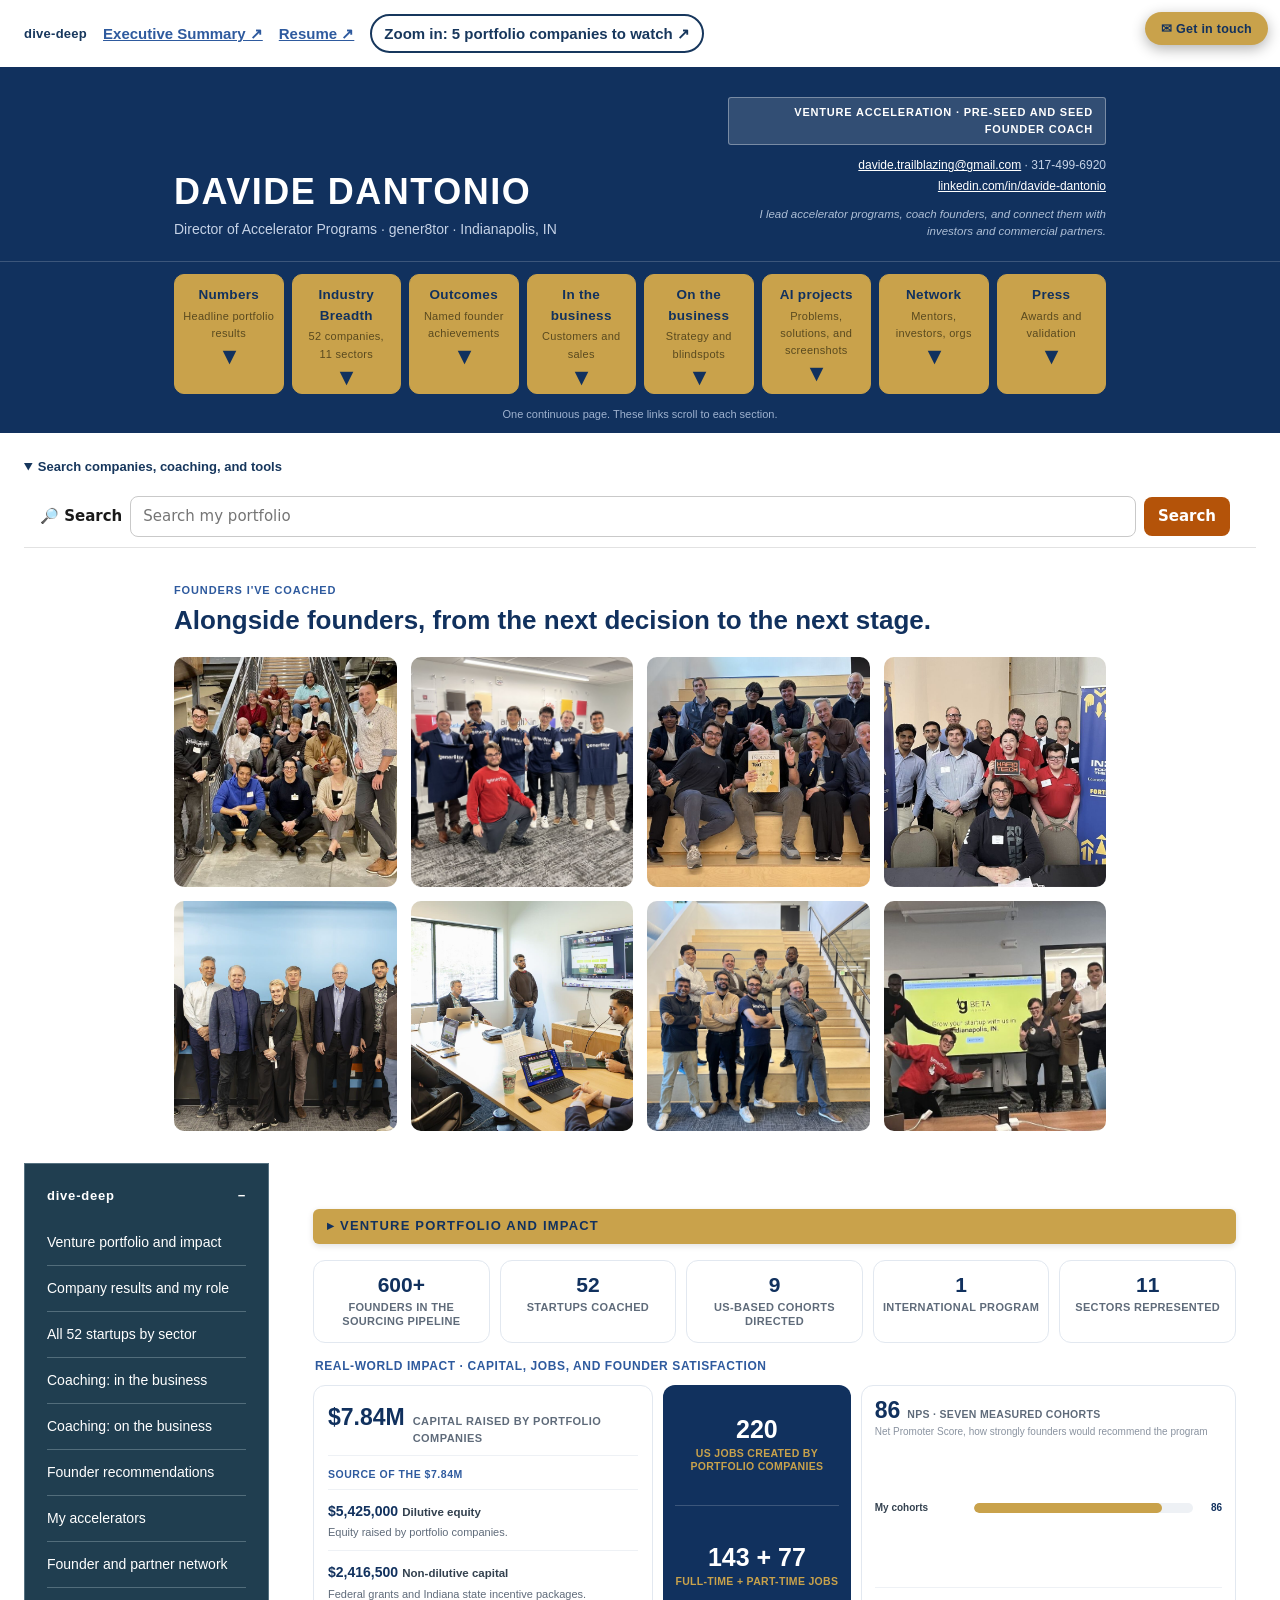
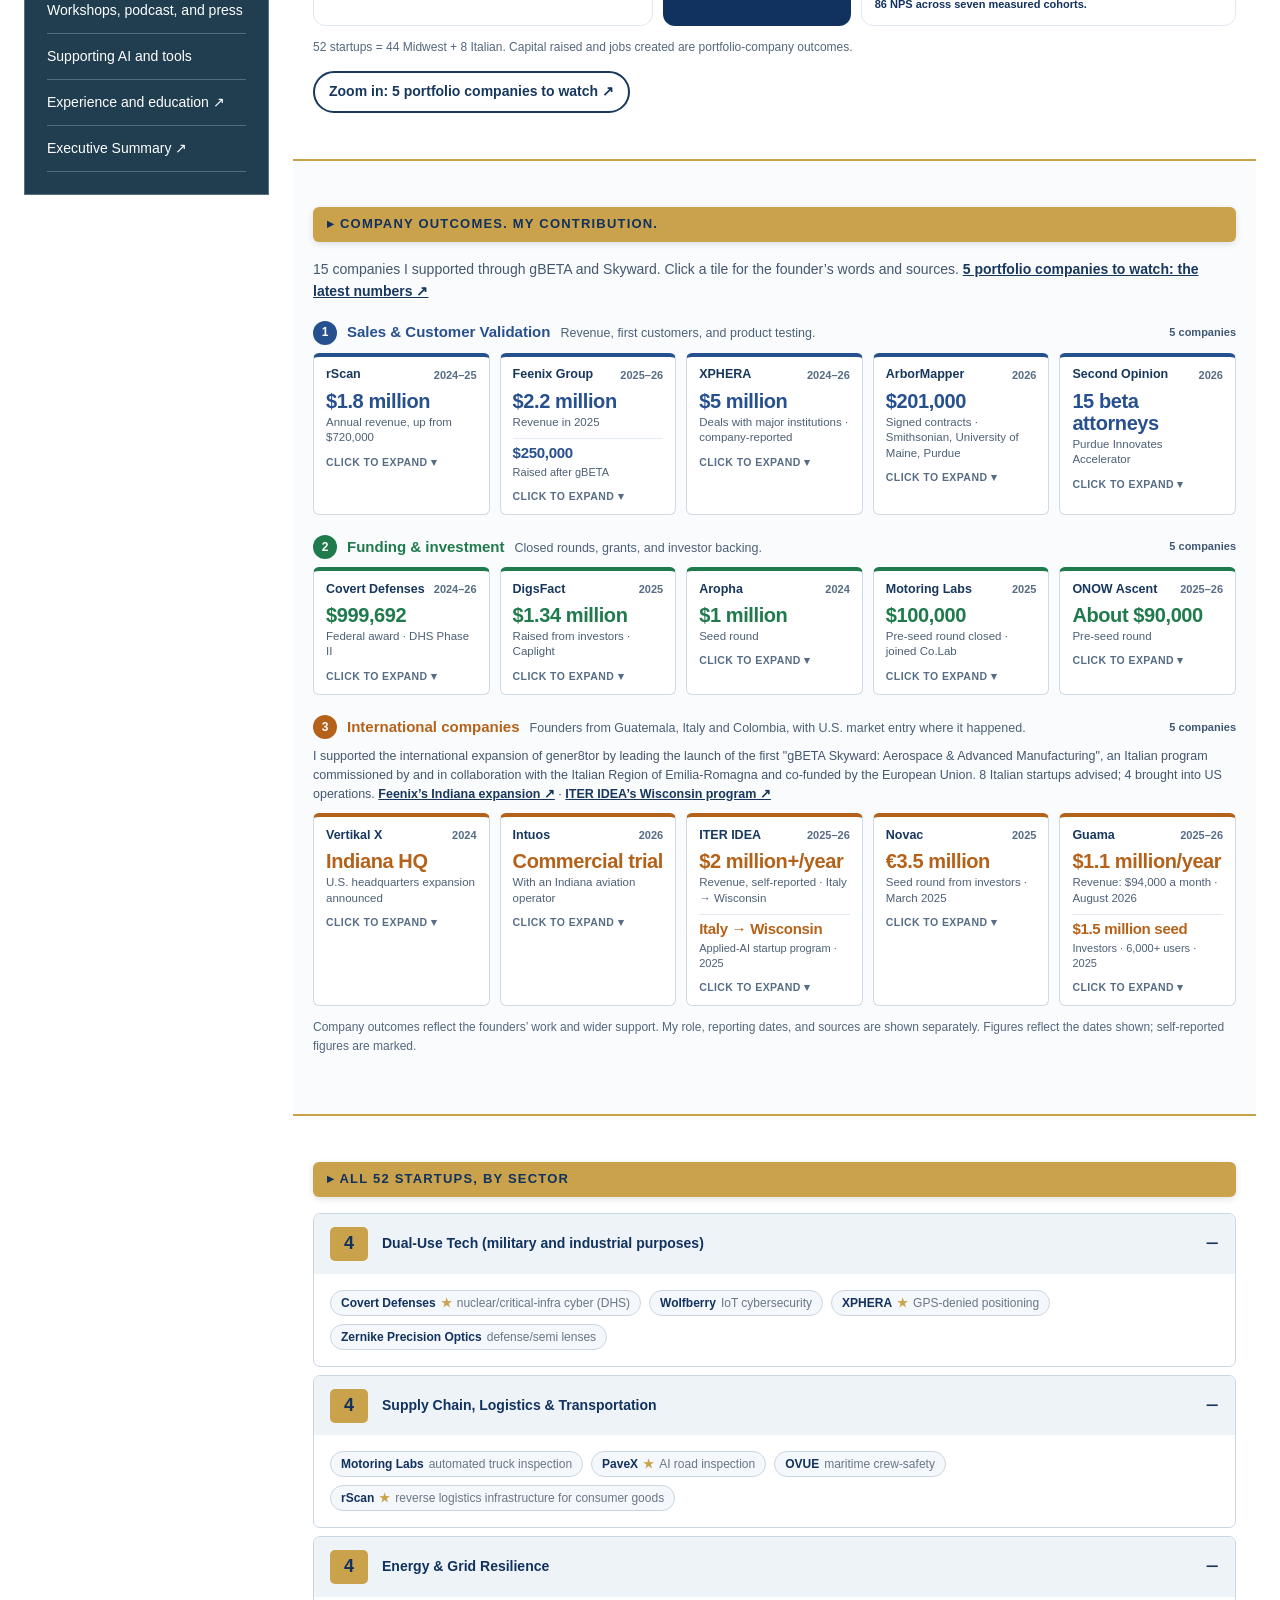
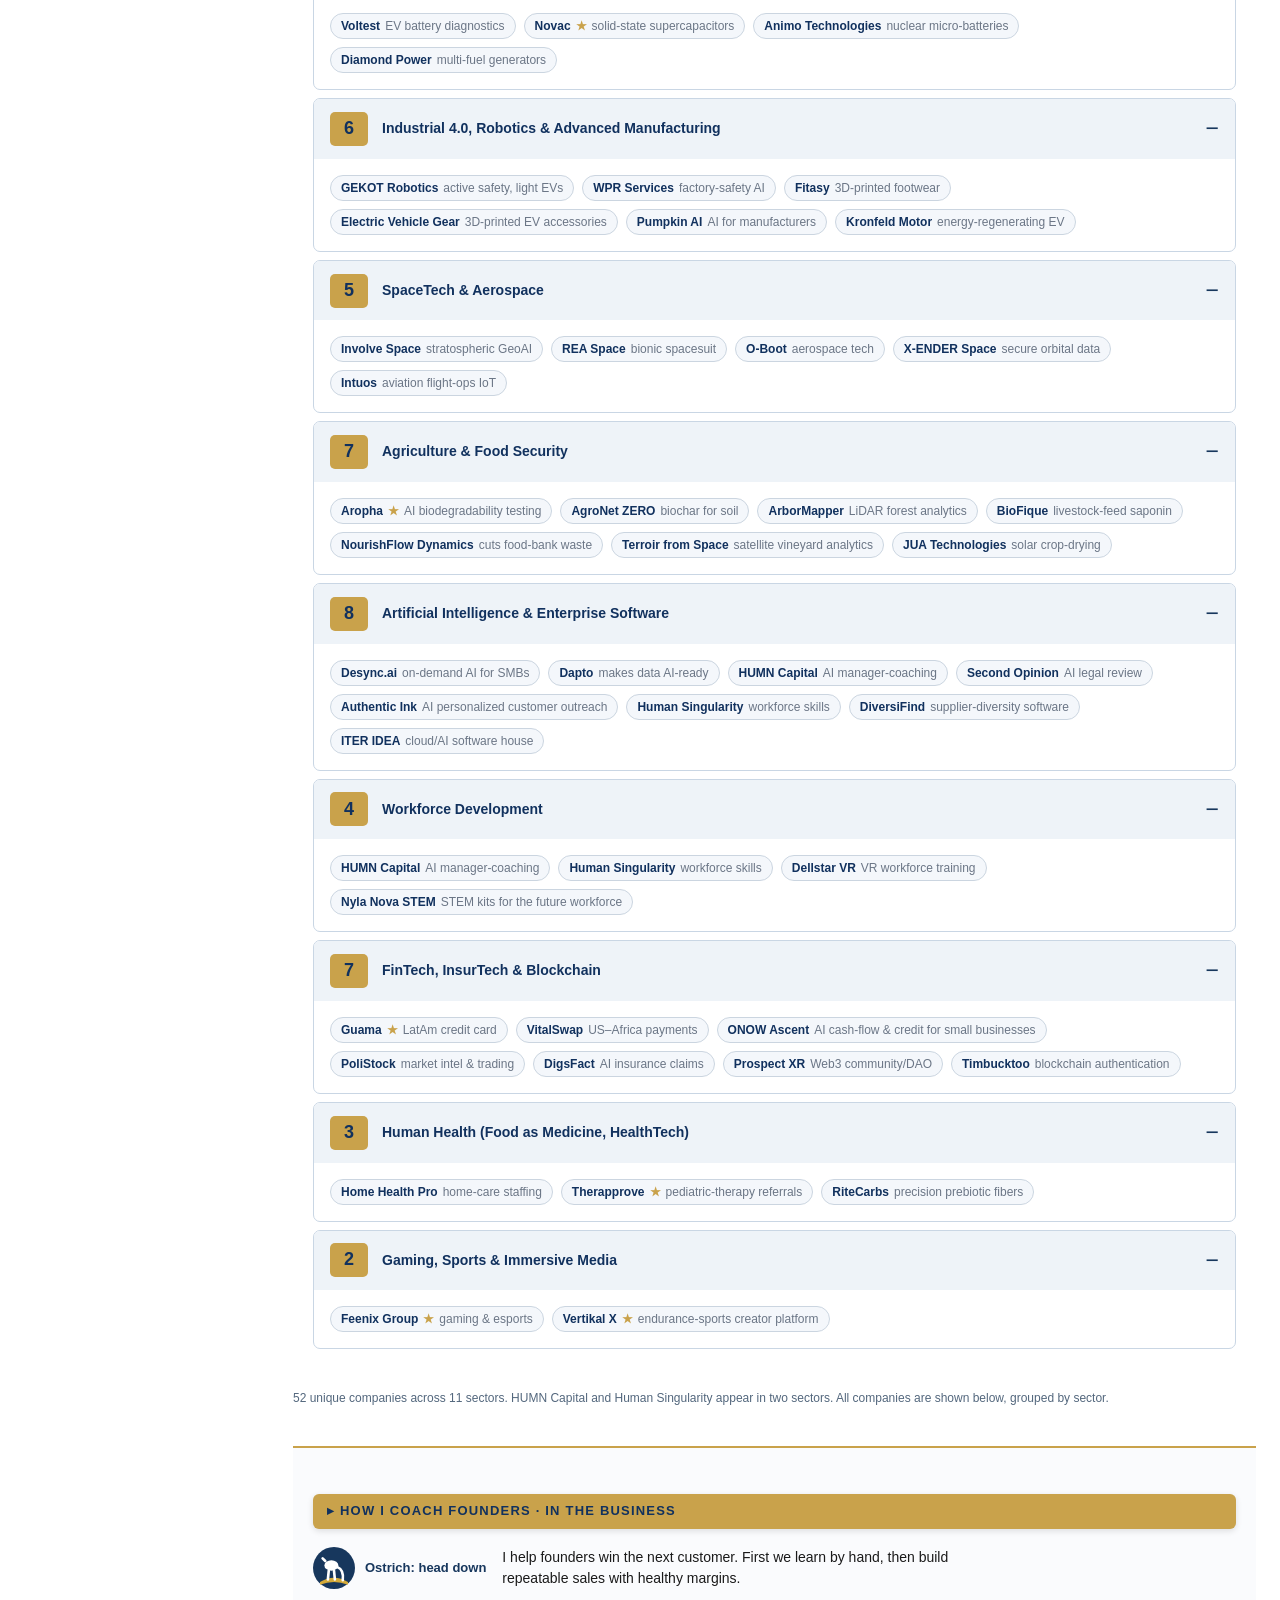
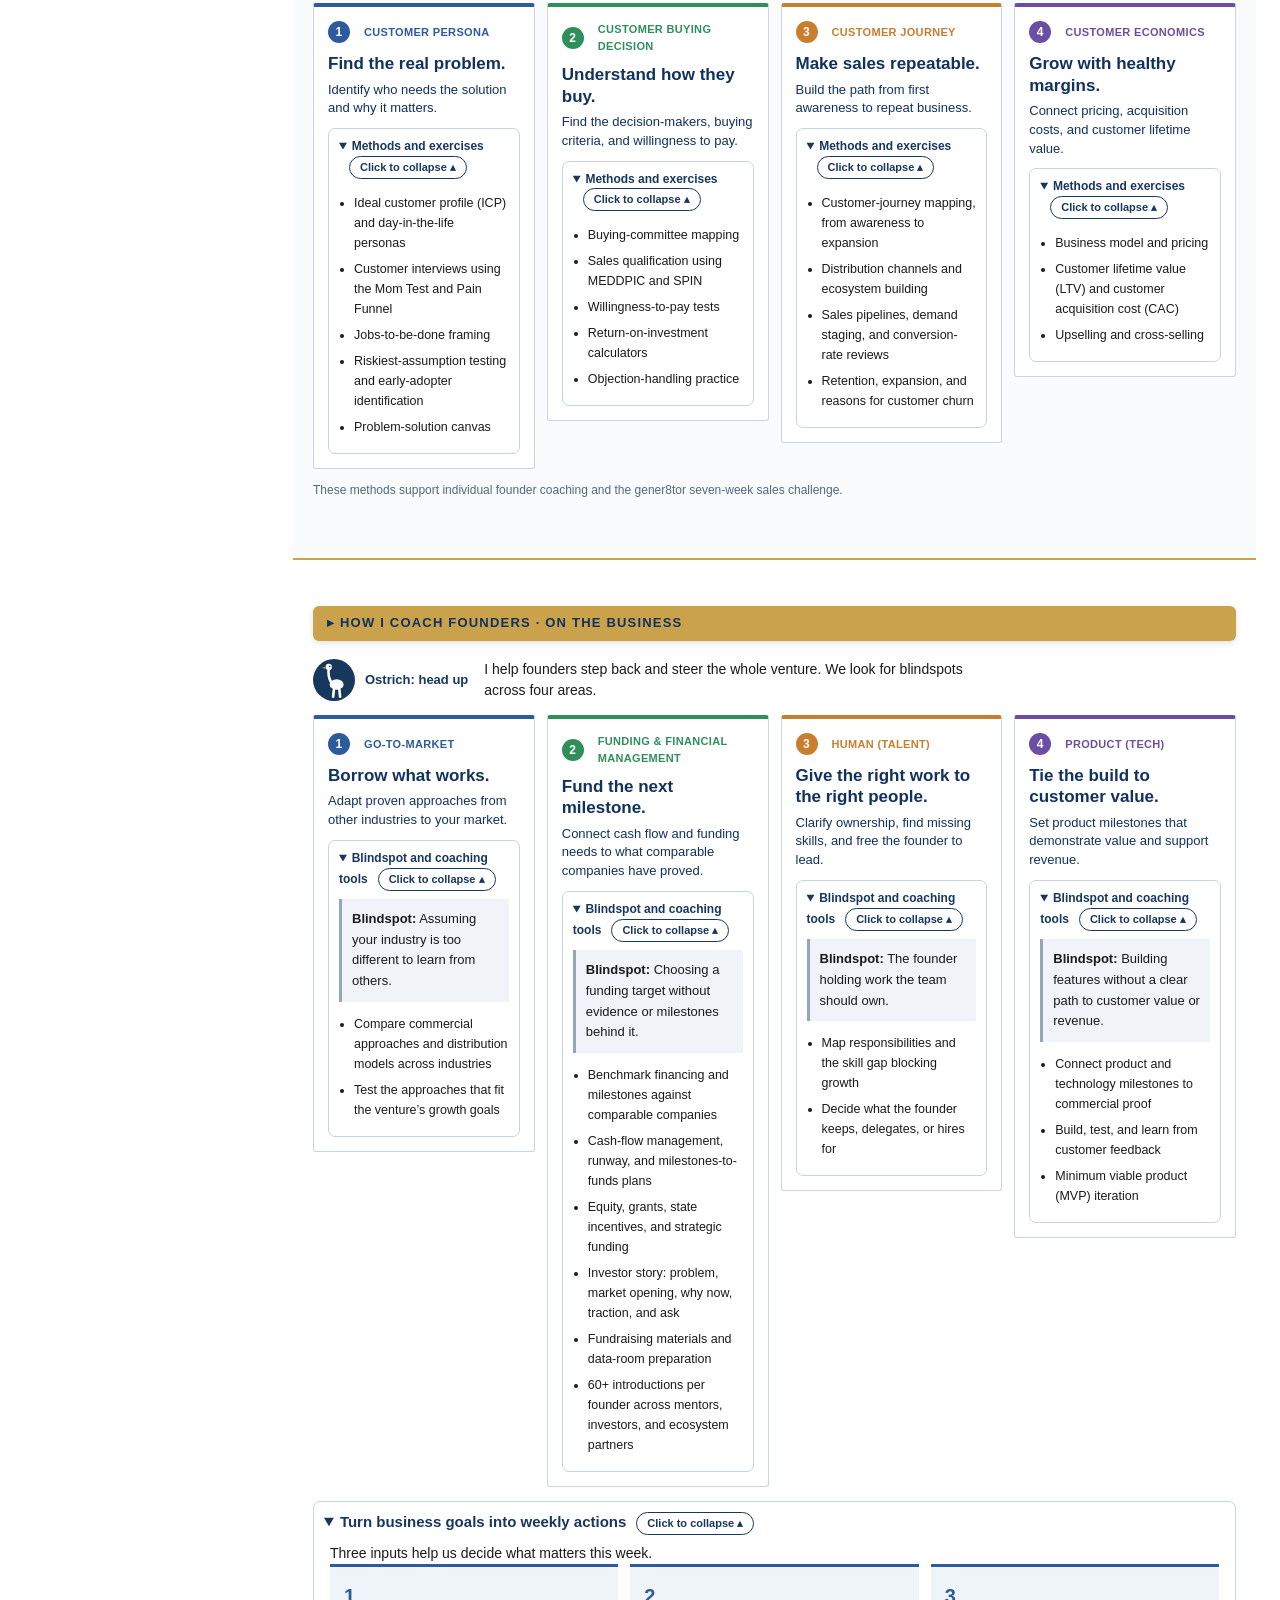
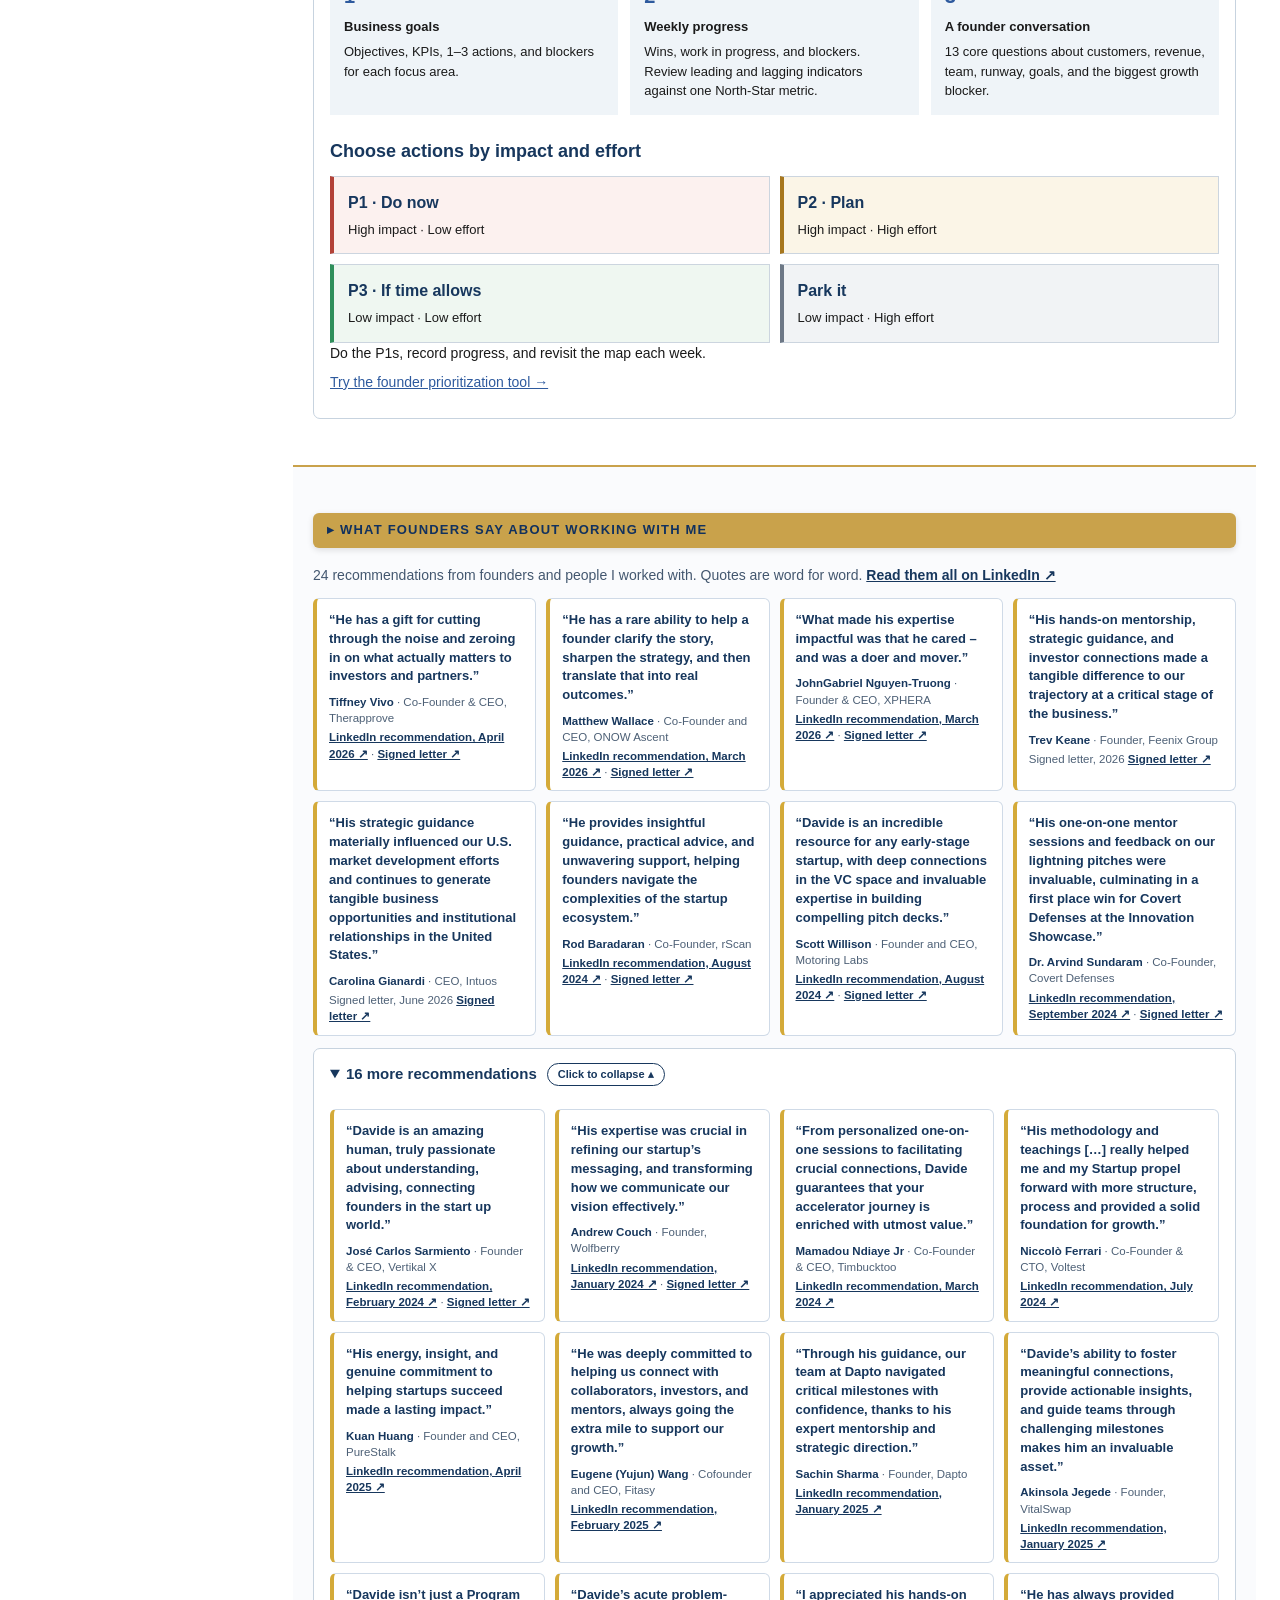
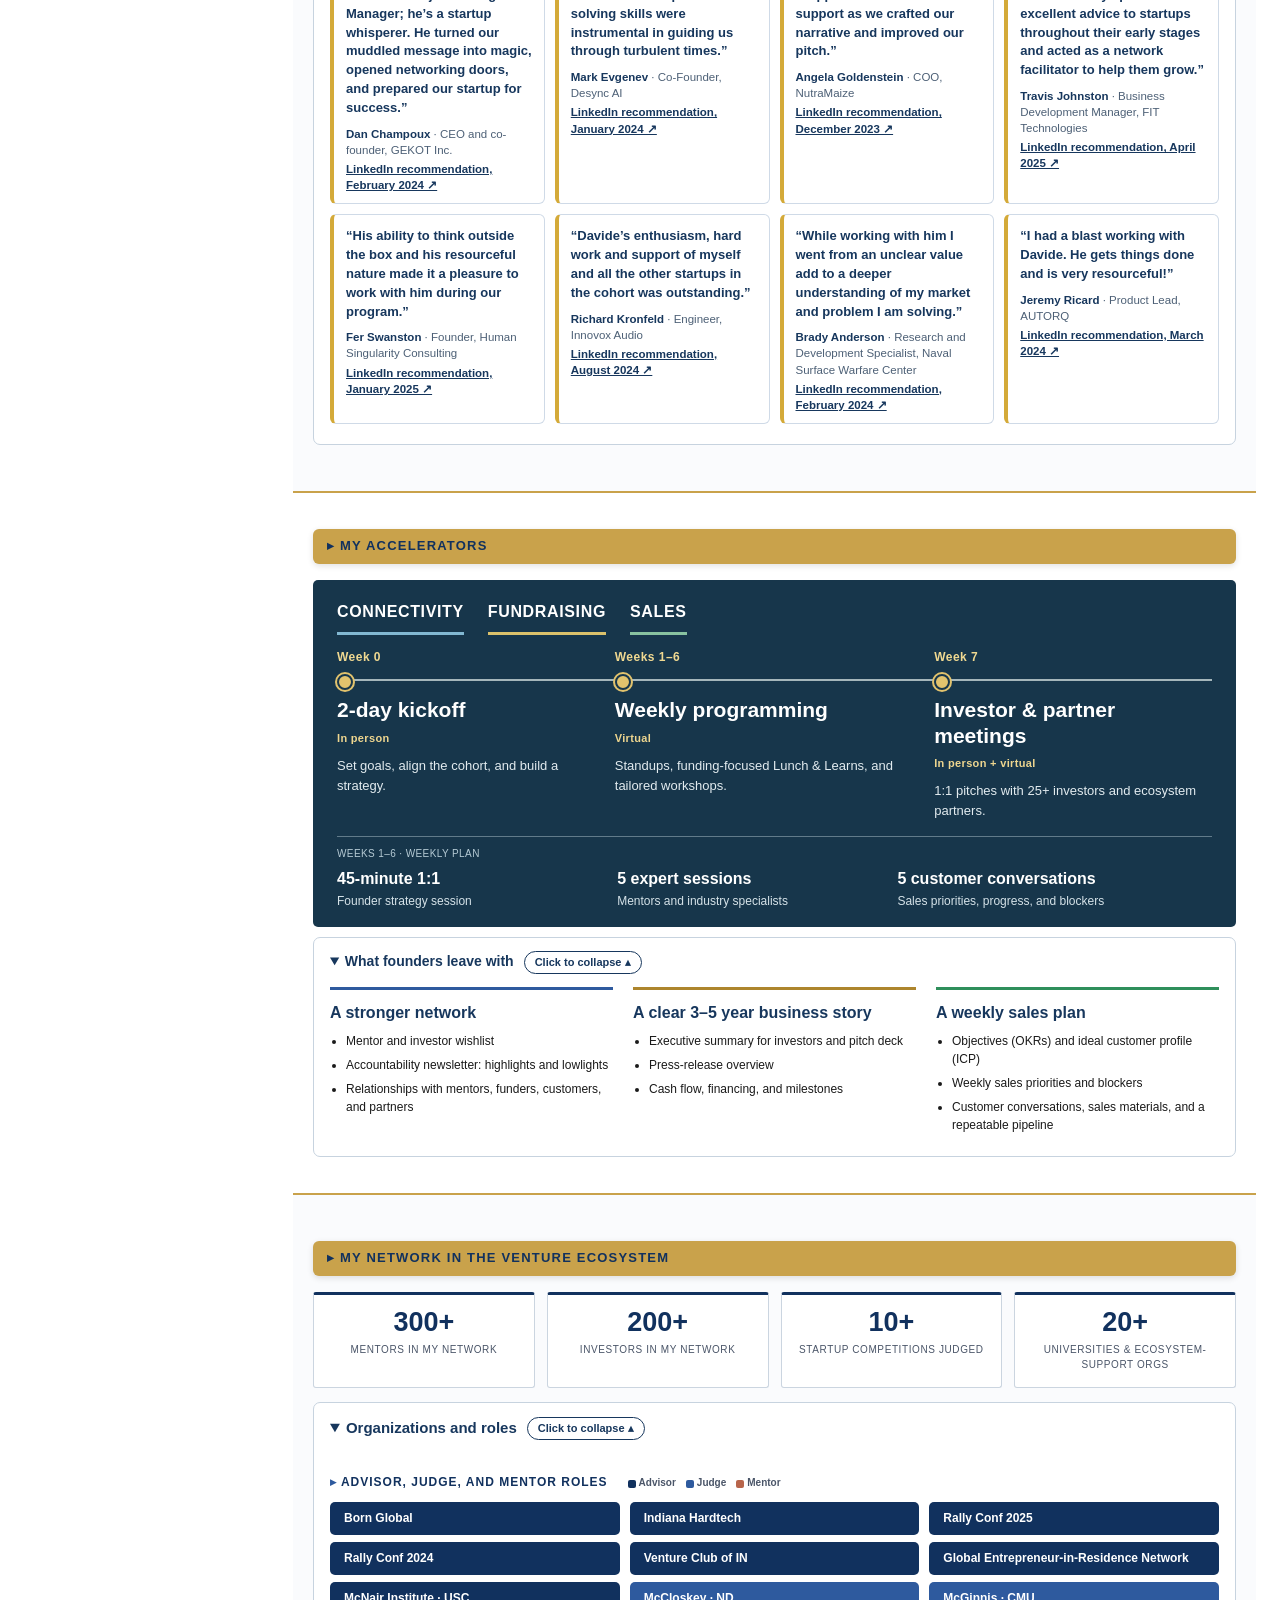
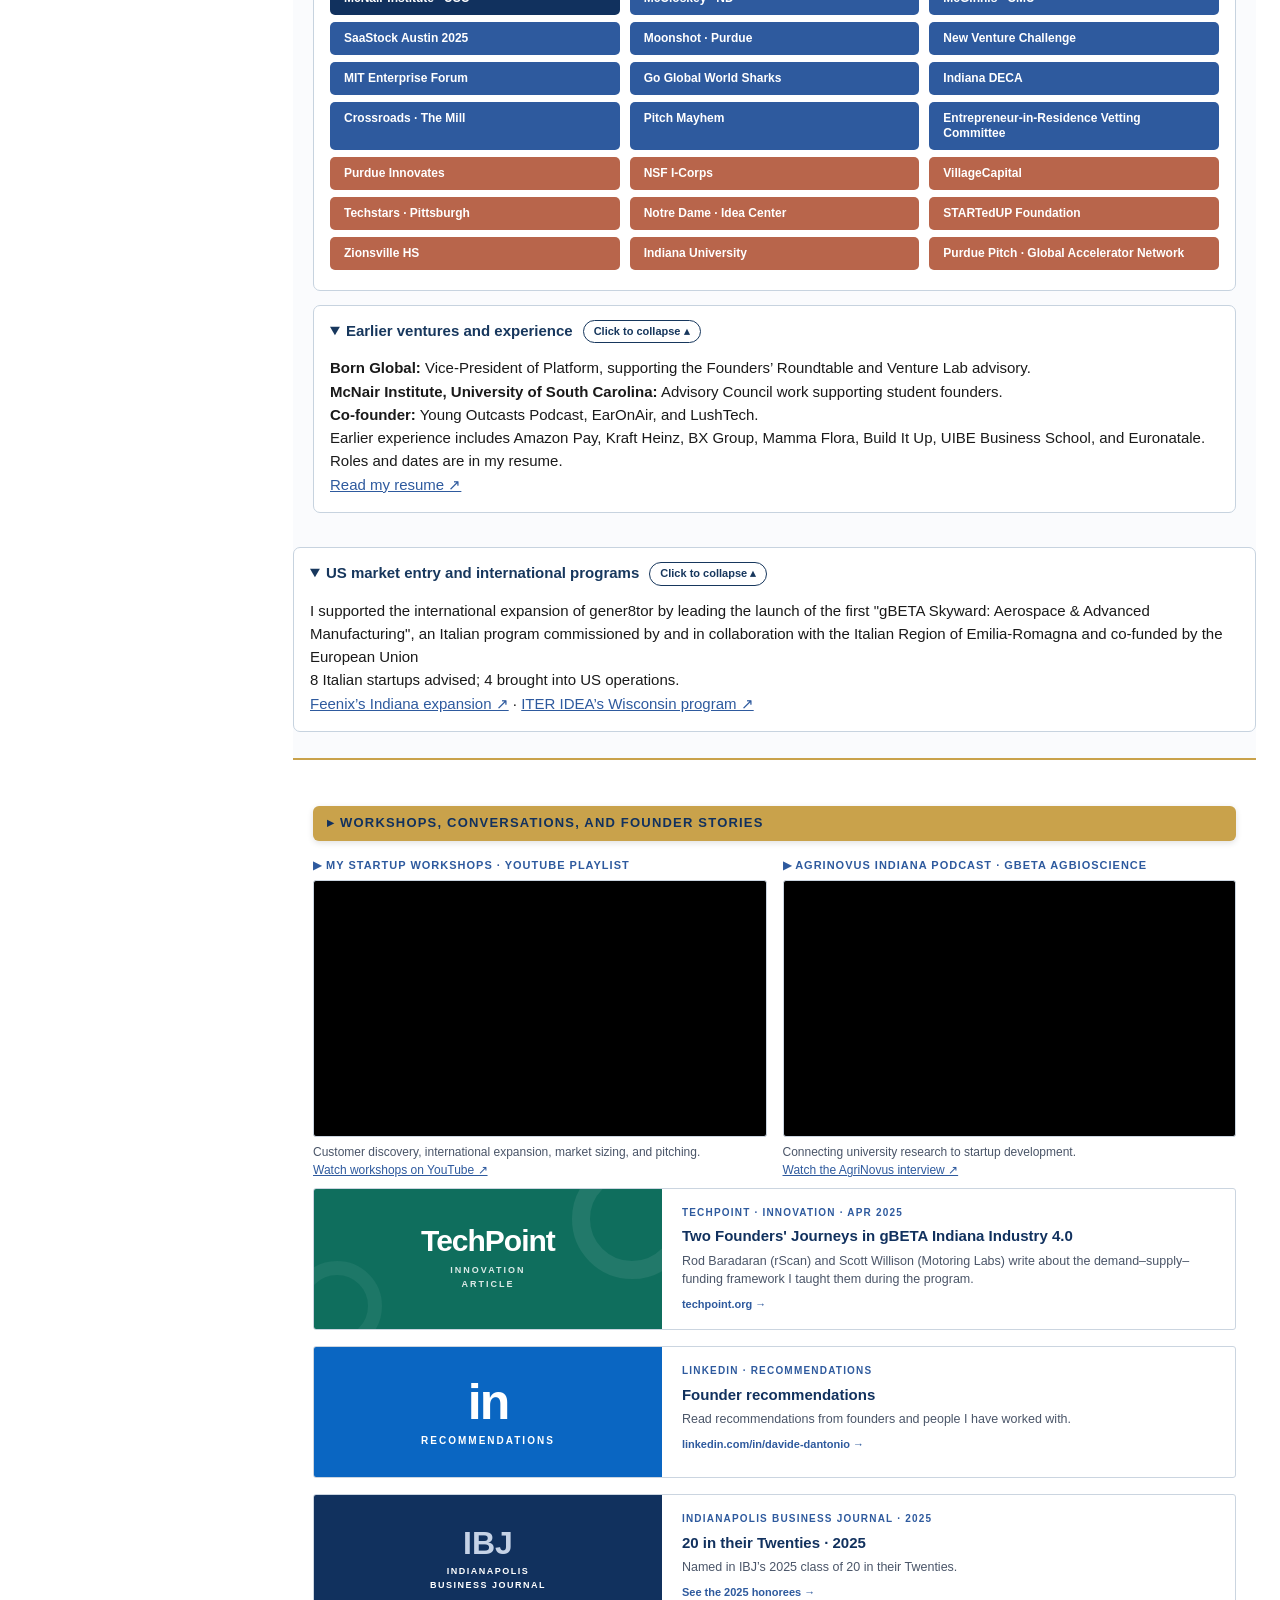
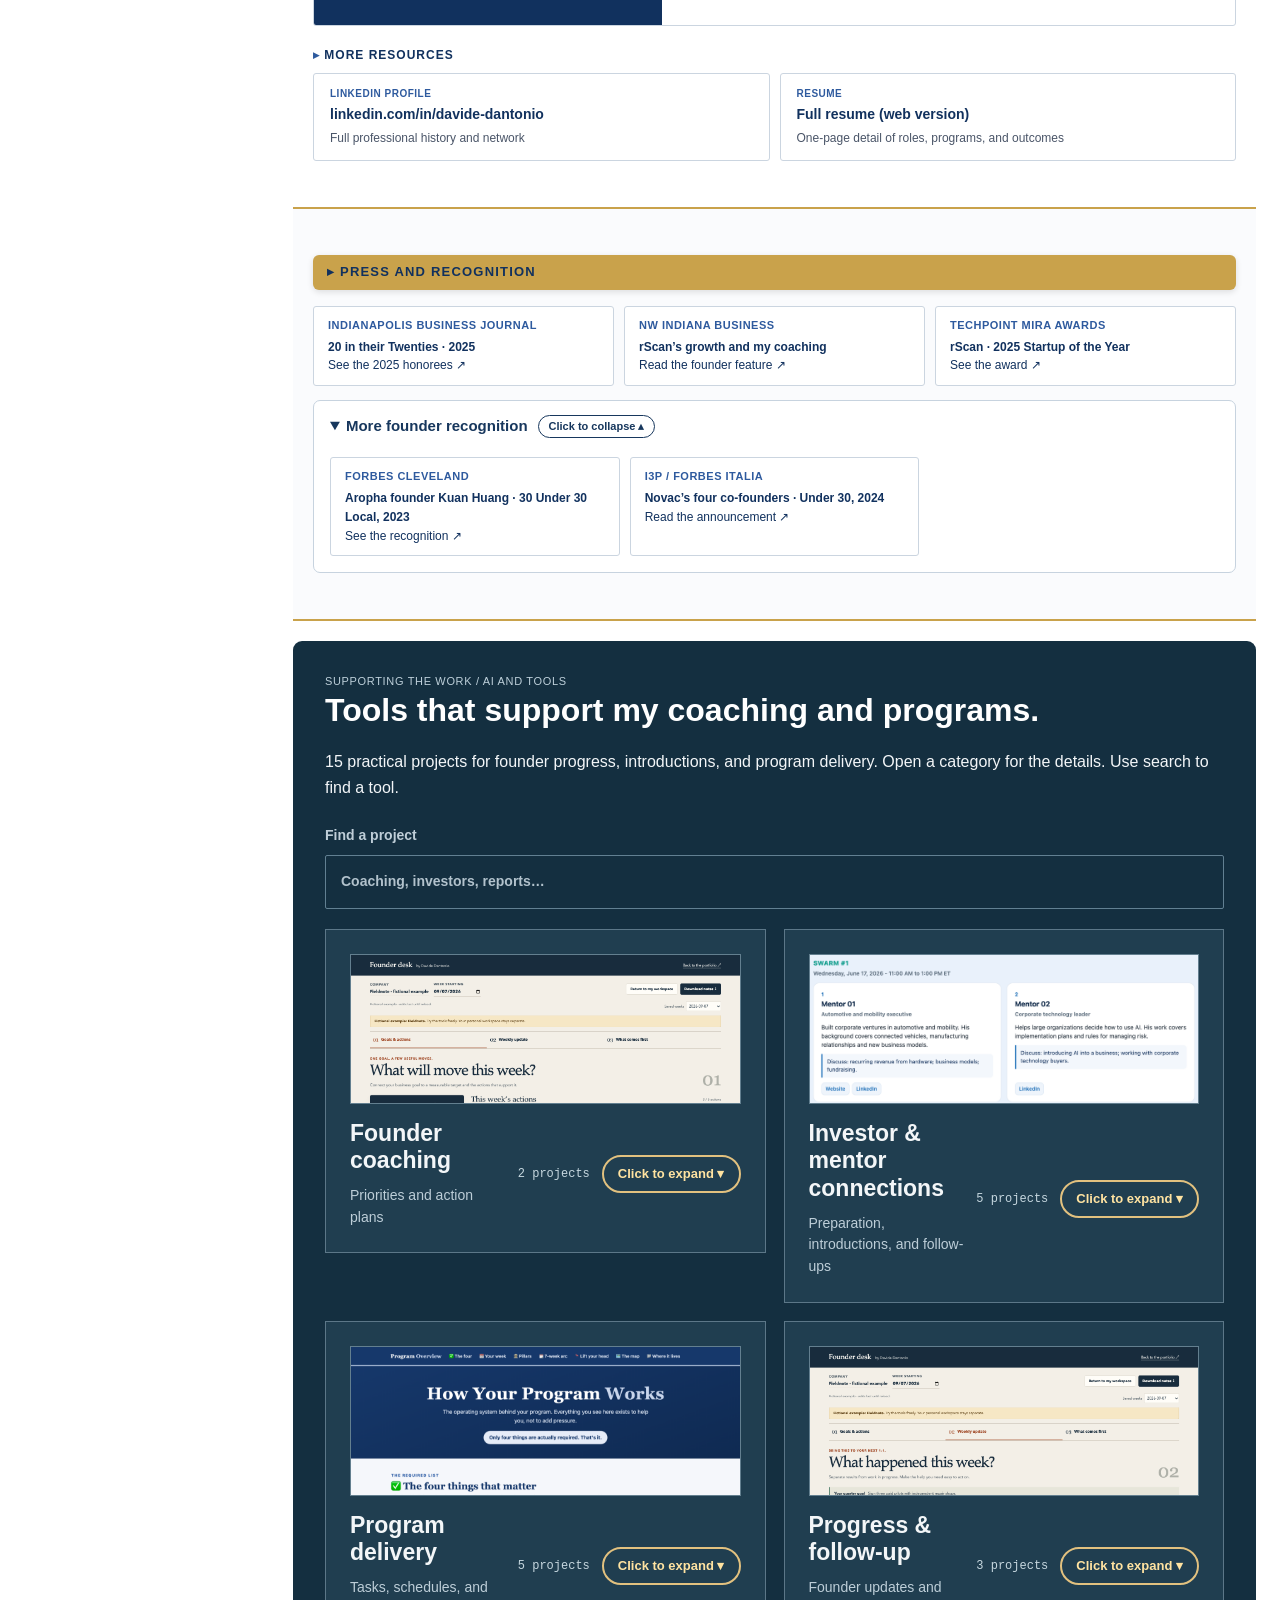
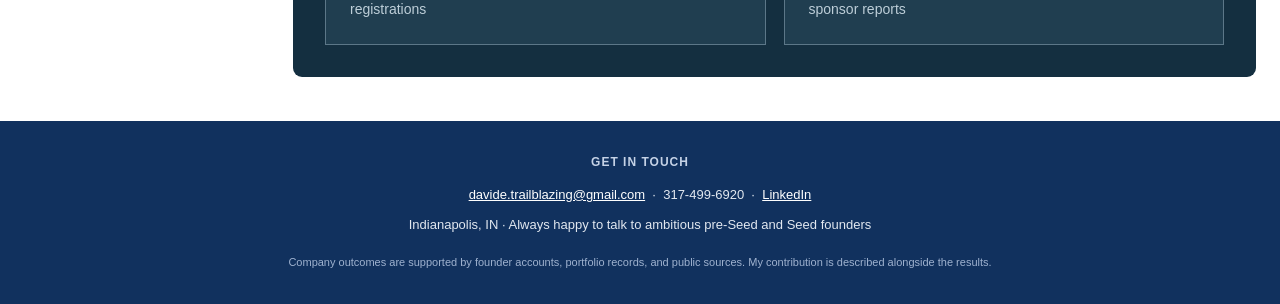
==== commit 6e8bbc95: "Hyperlink the ten signed founder letters, as on the original portfolio Recommendation cards and the " ====
--- a/index.html
+++ b/index.html
@@ -491,7 +491,7 @@
 
 .d-menu nav a.active{background:#d4aa39;color:#17375d;font-weight:800;border-radius:6px;padding-left:10px}.d-menu nav a{transition:background .15s}
 
-.coaching-section .method-row{grid-template-columns:repeat(4,minmax(0,1fr));gap:12px}.coaching-section .method-box{padding:14px}.coaching-section .method-stage{font-size:11px;letter-spacing:.03em}.coaching-section .coach-n{width:22px;height:22px;font-size:12px}.coaching-section .method-title{font-size:17px;line-height:1.25;margin:10px 0 6px}.coaching-section .method-lead{font-size:13px;line-height:1.45;min-height:0}.coaching-section .d-depth{margin-top:10px}.coaching-section .d-depth>summary{font-size:12px;min-height:40px;padding:8px 10px}.coaching-section .method-list li{font-size:12.5px;margin:6px 0}.coaching-intro{padding:2px 0 14px;gap:16px}.coaching-intro>p:last-child{font-size:14px;line-height:1.5}.coaching-lens>svg{flex:none;width:42px;height:42px}.coaching-section>.container>.d-depth{margin-top:14px}.result-group-intro{font-size:12.5px;line-height:1.5;color:#43576f;margin:0 0 10px;max-width:none}.result-group-intro a{color:#17375d;font-weight:700;font-size:12.5px}.rec-intro{font-size:14px;line-height:1.6;color:#43576f;margin:0 0 12px}.rec-intro a{color:#17375d;font-weight:700;margin:0;display:inline}.rec-wall{display:grid;grid-template-columns:repeat(4,minmax(0,1fr));gap:10px}.rec{margin:0;background:#fff;border:1px solid #cfdae7;border-left:4px solid #d4aa39;border-radius:6px;padding:12px 12px 10px;min-width:0}.rec blockquote{margin:0;font-size:13px;line-height:1.45;color:#17375d;font-weight:600}.rec figcaption{margin-top:8px;font-size:11.5px;line-height:1.4;color:#4d6076}.rec figcaption b{color:#17375d}.rec figcaption span{display:block;margin-top:3px}.rec figcaption a{color:#17375d;font-weight:700}#blk-voices>.container>.d-depth{margin-top:12px}#blk-voices .d-depth .rec-wall{padding:10px 0 4px}@media(max-width:1000px){.coaching-section .method-row{grid-template-columns:repeat(2,minmax(0,1fr))}.rec-wall{grid-template-columns:repeat(2,minmax(0,1fr))}}@media(max-width:600px){.coaching-section .method-row{grid-template-columns:1fr}.rec-wall{grid-template-columns:1fr}}
+.coaching-section .method-row{grid-template-columns:repeat(4,minmax(0,1fr));gap:12px}.coaching-section .method-box{padding:14px}.coaching-section .method-stage{font-size:11px;letter-spacing:.03em}.coaching-section .coach-n{width:22px;height:22px;font-size:12px}.coaching-section .method-title{font-size:17px;line-height:1.25;margin:10px 0 6px}.coaching-section .method-lead{font-size:13px;line-height:1.45;min-height:0}.coaching-section .d-depth{margin-top:10px}.coaching-section .d-depth>summary{font-size:12px;min-height:40px;padding:8px 10px}.coaching-section .method-list li{font-size:12.5px;margin:6px 0}.coaching-intro{padding:2px 0 14px;gap:16px}.coaching-intro>p:last-child{font-size:14px;line-height:1.5}.coaching-lens>svg{flex:none;width:42px;height:42px}.coaching-section>.container>.d-depth{margin-top:14px}.result-group-intro{font-size:12.5px;line-height:1.5;color:#43576f;margin:0 0 10px;max-width:none}.result-group-intro a{color:#17375d;font-weight:700;font-size:12.5px}.rec-intro{font-size:14px;line-height:1.6;color:#43576f;margin:0 0 12px}.rec-intro a{color:#17375d;font-weight:700;margin:0;display:inline}.rec-wall{display:grid;grid-template-columns:repeat(4,minmax(0,1fr));gap:10px}.rec{margin:0;background:#fff;border:1px solid #cfdae7;border-left:4px solid #d4aa39;border-radius:6px;padding:12px 12px 10px;min-width:0}.rec blockquote{margin:0;font-size:13px;line-height:1.45;color:#17375d;font-weight:600}.rec figcaption{margin-top:8px;font-size:11.5px;line-height:1.4;color:#4d6076}.rec figcaption b{color:#17375d}.rec figcaption span{display:block;margin-top:3px}.rec figcaption a{color:#17375d;font-weight:700}.result-who a{color:#17375d;font-weight:700}#blk-voices>.container>.d-depth{margin-top:12px}#blk-voices .d-depth .rec-wall{padding:10px 0 4px}@media(max-width:1000px){.coaching-section .method-row{grid-template-columns:repeat(2,minmax(0,1fr))}.rec-wall{grid-template-columns:repeat(2,minmax(0,1fr))}}@media(max-width:600px){.coaching-section .method-row{grid-template-columns:1fr}.rec-wall{grid-template-columns:1fr}}
 </style></head>
 <body data-original="true" data-depth="all"><a class="d-skip" href="#main-stack">Skip to portfolio</a><nav class="d-top" aria-label="Portfolio pages"><span class="d-page-label">dive-deep</span><a href="summary.html">Executive Summary ↗</a><a href="resume.html">Resume ↗</a><a class="d-top-zoom" href="latest-numbers.html">Zoom in: 5 portfolio companies to watch ↗</a></nav>
 <div class="connect-wrap">
@@ -683,7 +683,7 @@
         </div>
       </div>
     <p class="d-scope">52 startups = 44 Midwest + 8 Italian. Capital raised and jobs created are portfolio-company outcomes.</p><p class="d-latest"><a href="latest-numbers.html">Zoom in: 5 portfolio companies to watch ↗</a></p></div>
-  </section><section class="block" id="blk-outcomes"><div class="container"><h2 class="section-title">Company outcomes. My contribution.</h2><p class="result-intro">15 companies I supported through gBETA and Skyward. Click a tile for the founder’s words and sources. <a class="source" href="latest-numbers.html">5 portfolio companies to watch: the latest numbers ↗</a></p><div class="result-groups"><div class="result-group" id="results-sales"><span id="results-customers"></span><span id="results-revenue"></span><div class="result-group-head"><span class="result-number">1</span><div><h3>Sales &amp; Customer Validation</h3><p>Revenue, first customers, and product testing.</p></div><span class="result-count">5 companies</span></div><div class="result-cases"><details class="result-card result-tile" id="company-rscan" data-company="rScan"><summary class="result-brief"><span class="result-head"><h4>rScan</h4><span class="result-year">2024–25</span></span><span class="result-metric result-primary" data-selection="vanessa-1"><strong>$1.8 million</strong><span>Annual revenue, up from $720,000</span></span><span class="result-hint" aria-hidden="true"></span></summary><div class="result-body"><p class="result-kicker">In the founder’s words</p><blockquote>“Under Mr. Dantonio’s guidance […] rScan refined its business model, expanded its technology, and built a sustainable growth strategy.”</blockquote><p class="result-who">Founder, rScan · Letter of recommendation, 2025</p><ul class="result-facts"><li>31 employees in August 2026, up from about 10 in September 2024 · founder update</li><li>Up to $1.2 million in Indiana tax credits; 152 jobs committed by 2028 · Inside Indiana Business</li><li>Startup of the Year, 2025 Mira Awards · TechPoint</li><li>53,000 square feet in the former South Bend Chocolate factory · founder update</li><li>Founder named to the TechPoint Tech 25 · founder letter, 2025</li></ul><div class="result-proof"><p class="result-kicker">Sources and context</p><div class="result-evidence"><p class="result-period">$720,000 → $1.8 million · Annual revenue · Spring 2024 → early 2025 · Founder-reported</p><p class="result-role-detail"><b>My role.</b> I coached the founders on growth strategy, balancing customer demand, delivery, and funding.</p><p>Revenue figures relayed in the August 24, 2026 founder update. TechPoint separately describes my coaching.</p><p>TechPoint describes the coaching relationship. The revenue totals come from the separate founder update.</p><a class="source" href="https://techpoint.org/two-founders-journeys-in-gbeta-indiana-industry-4-0/" target="_blank" rel="noopener">TechPoint: founders on coaching ↗</a> <a class="source" href="https://www.insideindianabusiness.com/articles/second-hand-retailer-rscan-to-add-152-jobs-receive-1-2m-in-state-incentives" target="_blank" rel="noopener">Inside Indiana Business: 152 jobs and $1.2 million in incentives ↗</a> <a class="source" href="https://techpoint.org/?p=969243" target="_blank" rel="noopener">TechPoint: 2025 Mira Awards ↗</a></div></div></div></details><details class="result-card result-tile" id="company-feenix" data-company="Feenix Group"><summary class="result-brief"><span class="result-head"><h4>Feenix Group</h4><span class="result-year">2025–26</span></span><span class="result-metric result-primary" data-selection="vanessa-2"><strong>$2.2 million</strong><span>Revenue in 2025</span></span><span class="result-metric result-secondary" data-selection="feenix-funding"><strong>$250,000</strong><span>Raised after gBETA</span></span><span class="result-hint" aria-hidden="true"></span></summary><div class="result-body"><p class="result-kicker">In the founder’s words</p><blockquote>“[…] sharpening our pitch, refining our business model, and leveraging the network and introductions that Mr. Dantonio facilitated.”</blockquote><p class="result-who">Founder, Feenix Group · Letter of endorsement, 2026</p><ul class="result-facts"><li>Expects $3 million revenue in 2026 · founder update, August 2026</li><li>Raising $1 million, half already committed · founder update, August 2026</li><li>Three-year Formula E deal worth $1.5 million · founder update, August 2026</li></ul><div class="result-proof"><p class="result-kicker">Sources and context</p><div class="result-evidence"><p class="result-period">$2.2 million · Revenue in 2025 · 2025 result; update August 24, 2026 · Founder-reported</p><p class="result-period">$250,000 · Raised following gBETA · After Fall 2025; undated letter on file March 2026 · Founder letter</p><p class="result-role-detail"><b>My role.</b> The founder credits my pitch preparation, business-model work, and investor introductions.</p><p>Funding: founder letter. Revenue: founder update relayed August 24, 2026. Sports Tech HQ separately reported the Indiana expansion in July 2025.</p><p>The July 2025 expansion announcement documents a separate milestone. The financial figures come from the founder.</p><a class="source" href="https://sthq.org/2025/07/16/feenix-group-announces-indiana-expansion-joins-sports-tech-hq-collective/" target="_blank" rel="noopener">Sports Tech HQ: Indiana expansion ↗</a></div></div></div></details><details class="result-card result-tile" id="company-xphera" data-company="XPHERA"><summary class="result-brief"><span class="result-head"><h4>XPHERA</h4><span class="result-year">2024–26</span></span><span class="result-metric result-primary" data-selection="xphera-deals"><strong>$5 million</strong><span>Deals with major institutions · company-reported</span></span><span class="result-hint" aria-hidden="true"></span></summary><div class="result-body"><p class="result-kicker">In the founder’s words</p><blockquote>“Davide rapidly understood our technology and our positioning in both U.S. and international markets […] and personally helped us craft clear and compelling messages to reach our target technology partners.”</blockquote><p class="result-who">Founder and CEO, XPHERA · Letter, March 2026</p><ul class="result-facts"><li>21.3× revenue growth from 2024 to 2025 · company-reported</li><li>Indoor positioning contract at Indianapolis International Airport, 10 million+ annual travelers · company-reported</li><li>27 local STEM jobs created · company-reported</li><li>Renewed a $100,000+ contract with the Indianapolis Airport; a $500,000 client pipeline built with a VP of Sales hire · founder-reported</li></ul><div class="result-proof"><p class="result-kicker">Sources and context</p><div class="result-evidence"><p class="result-period">$5 million worth of deals with major institutions · Company-reported, cumulative · As of the founder letter, March 4, 2026 · Founder letter</p><p class="result-role-detail"><b>My role.</b> I coached XPHERA in gBETA Indiana in the fall of 2025. The founder credits clear messaging for technology partners and Midwest introductions.</p><p>Founder letter, March 4, 2026; LinkedIn recommendation, March 27, 2026.</p><p>“Deals” is the founder’s word. It is not audited revenue or capital raised. The airport contract and the growth figure are company-reported.</p><a class="source" href="https://www.xphera.earth/" target="_blank" rel="noopener">XPHERA: company website ↗</a></div></div></div></details><details class="result-card result-tile" id="company-arbormapper" data-company="ArborMapper"><summary class="result-brief"><span class="result-head"><h4>ArborMapper</h4><span class="result-year">2026</span></span><span class="result-metric result-primary" data-selection="vanessa-5"><strong>$201,000</strong><span>Signed contracts · Smithsonian, University of Maine, Purdue</span></span><span class="result-hint" aria-hidden="true"></span></summary><div class="result-body"><p class="result-kicker">My role</p><p class="result-rolep">I coached the team through gBETA.</p><ul class="result-facts"><li>First paying customer: the University of Maine, a research partner · founder update, August 2026</li><li>No outside investment yet; grown on research grants and customer revenue · founder-reported, September 2026</li><li>Laser scanners measure every tree; patents licensed from Purdue · founder-reported</li></ul><div class="result-proof"><p class="result-kicker">Sources and context</p><div class="result-evidence"><p class="result-period">About $201,000 in signed contracts · Smithsonian Environmental Research Center, University of Maine, Purdue · Founder-reported, September 2026 · Founder-reported</p><p class="result-role-detail"><b>My role.</b> I coached ArborMapper through gBETA.</p><p>Founder update relayed August 24, 2026; founder-reported figures, September 2026.</p><p>Three institutions have signed contracts. The company has taken no outside investment and has grown on research grants and customer revenue.</p><a class="source" href="https://arbormapper.com" target="_blank" rel="noopener">ArborMapper: company website ↗</a></div></div></div></details><details class="result-card result-tile" id="company-second-opinion" data-company="Second Opinion"><summary class="result-brief"><span class="result-head"><h4>Second Opinion</h4><span class="result-year">2026</span></span><span class="result-metric result-primary" data-selection="second-opinion-beta"><strong>15 beta attorneys</strong><span>Purdue Innovates Accelerator</span></span><span class="result-hint" aria-hidden="true"></span></summary><div class="result-body"><p class="result-kicker">My role</p><p class="result-rolep">I helped shape the positioning and connected the team with Purdue.</p><div class="result-proof"><p class="result-kicker">Sources and context</p><div class="result-evidence"><p class="result-period">15 beta attorneys · Purdue Innovates Accelerator · Founder interview: June 12, 2026 · Reported by Purdue</p><p class="result-role-detail"><b>My role.</b> I supported early positioning and introduced the team to Purdue’s ecosystem.</p><p>Purdue Research Foundation founder interview, June 12, 2026. My contribution is recorded separately in the founder-support evidence.</p><p>Purdue led the later customer-discovery and product work described in its June 2026 interview.</p><a class="source" href="https://stories.prf.org/from-contract-review-to-contract-dashboard-how-second-opinion-evolved-in-the-purdue-innovates-accelerator/" target="_blank" rel="noopener">Purdue: founder interview ↗</a></div></div></div></details></div></div><div class="result-group" id="results-funding"><div class="result-group-head"><span class="result-number">2</span><div><h3>Funding &amp; investment</h3><p>Closed rounds, grants, and investor backing.</p></div><span class="result-count">5 companies</span></div><div class="result-cases"><details class="result-card result-tile" id="company-covert-defenses" data-company="Covert Defenses"><summary class="result-brief"><span class="result-head"><h4>Covert Defenses</h4><span class="result-year">2024–26</span></span><span class="result-metric result-primary" data-selection="covert-dhs"><strong>$999,692</strong><span>Federal award · DHS Phase II</span></span><span class="result-hint" aria-hidden="true"></span></summary><div class="result-body"><p class="result-kicker">In the founder’s words</p><blockquote>“His mentorship on proposal positioning and investor communication further aligned our growth strategy […]”</blockquote><p class="result-who">Co-founder, Covert Defenses · Letter of recommendation, January 2025</p><ul class="result-facts"><li>About $2.57 million in federal awards in total, including a Department of Energy award · sbir.gov</li><li>Grew from 2 to 5 full-time employees within three months after the program · founder letter, January 2025</li></ul><div class="result-proof"><p class="result-kicker">Sources and context</p><div class="result-evidence"><p class="result-period">$999,692 · DHS Phase II award · Award: March 26, 2024–March 25, 2026 · Official award record</p><p class="result-role-detail"><b>My role.</b> The co-founder credits my coaching on financing milestones, cash flow, proposal positioning, and investor communication.</p><p>Official SBIR record; founder letter dated January 26, 2025.</p><p>DHS scheduled the award to begin March 26, 2024, two days before the recorded gBETA kickoff. The award and the founder’s account of my coaching are separate evidence.</p><a class="source" href="https://www.sbir.gov/awards/208386" target="_blank" rel="noopener">Official DHS award record ↗</a></div></div></div></details><details class="result-card result-tile" id="company-digsfact" data-company="DigsFact"><summary class="result-brief"><span class="result-head"><h4>DigsFact</h4><span class="result-year">2025</span></span><span class="result-metric result-primary" data-selection="digsfact-strategic-investment"><strong>$1.34 million</strong><span>Raised from investors · Caplight</span></span><span class="result-hint" aria-hidden="true"></span></summary><div class="result-body"><p class="result-kicker">My role</p><p class="result-rolep">I supported fundraising preparation and investor introductions.</p><ul class="result-facts"><li>Rounds: pre-seed November 2023, seed March 2024, strategic June 2025 · Caplight</li></ul><div class="result-proof"><p class="result-kicker">Sources and context</p><div class="result-evidence"><p class="result-period">$1.34 million raised from investors · Including a strategic investment by Millennium Information Services · Caplight, September 2026; strategic round June 4, 2025 · Caplight and investor announcement</p><p class="result-role-detail"><b>My role.</b> I supported fundraising preparation and investor introductions through gBETA.</p><p>Caplight company page, read September 15, 2026; Millennium Information Services (an Xceedance company) announced its strategic investment on June 4, 2025.</p><p>The investment amount was not disclosed. The investor announcement records the company’s transaction.</p><a class="source" href="https://www.xceedance.com/xceedance-backed-millennium-information-services-makes-strategic-investment-in-digsfact-to-advance-property-inspections/" target="_blank" rel="noopener">Investor: strategic investment ↗</a> <a class="source" href="https://www.caplight.com/company/digsfact" target="_blank" rel="noopener">Caplight: funding rounds ↗</a></div></div></div></details><details class="result-card result-tile" id="company-aropha" data-company="Aropha"><summary class="result-brief"><span class="result-head"><h4>Aropha</h4><span class="result-year">2024</span></span><span class="result-metric result-primary" data-selection="aropha-seed"><strong>$1 million</strong><span>Seed round</span></span><span class="result-hint" aria-hidden="true"></span></summary><div class="result-body"><p class="result-kicker">My role</p><p class="result-rolep">I coached on funding milestones and introduced investors.</p><ul class="result-facts"><li>Investors: Comeback Capital, Lightbank, Right Side Capital · company announcement, April 2024</li><li>Founder named to Forbes 30 Under 30 Local, Cleveland 2023 · Forbes</li><li>Launched Biodegradation Studio AI, May 2025 · company</li></ul><div class="result-proof"><p class="result-kicker">Sources and context</p><div class="result-evidence"><p class="result-period">$1 million · Seed round led by Comeback Capital · Company announcement: April 24, 2024 · Company-reported</p><p class="result-role-detail"><b>My role.</b> I coached the team on milestones, financing, cash-flow scenarios, and investor introductions.</p><p>Company announcement, April 24, 2024; gBETA Summer 2023.</p><p>The company announced this round after its Summer 2023 gBETA cohort.</p><a class="source" href="https://www.prnewswire.com/news-releases/aropha-raises-1m-in-seed-funding-to-revolutionize-biodegradable-material-testing-with-ai-and-lab-automation-302125634.html" target="_blank" rel="noopener">Aropha: seed-round announcement ↗</a> <a class="source" href="https://www.forbes.com/sites/forbesunder30team/2023/08/09/30-under-30-local-2023-cleveland/" target="_blank" rel="noopener">Forbes: 30 Under 30 Local, Cleveland 2023 ↗</a></div></div></div></details><details class="result-card result-tile" id="company-motoring" data-company="Motoring Labs"><summary class="result-brief"><span class="result-head"><h4>Motoring Labs</h4><span class="result-year">2025</span></span><span class="result-metric result-primary" data-selection="motoring-preseed"><strong>$100,000</strong><span>Pre-seed round closed · joined Co.Lab</span></span><span class="result-hint" aria-hidden="true"></span></summary><div class="result-body"><p class="result-kicker">In the founder’s words</p><blockquote>“He also played a critical role in helping us complete a $100k pre-seed round with Elevate Venture.”</blockquote><p class="result-who">CEO and Founder, Motoring Labs · Letter, January 2025</p><ul class="result-facts"><li>Accepted into the $20,000 Co.Lab accelerator in Chattanooga · founder letter, January 2025</li><li>Invited to the gener8tor investment accelerator after gBETA · LinkedIn recommendation, August 2024</li></ul><div class="result-proof"><p class="result-kicker">Sources and context</p><div class="result-evidence"><p class="result-period">$100,000 pre-seed · Round closed; joined Co.Lab · Founder letter: January 24, 2025 · Founder-reported</p><p class="result-role-detail"><b>My role.</b> The founder credits my investor introductions, client-pipeline tools, and growth planning.</p><p>Founder letter, January 24, 2025. TechPoint also describes our work together.</p><p>The founder reported that the pre-seed round closed and the company joined Co.Lab.</p><a class="source" href="https://techpoint.org/two-founders-journeys-in-gbeta-indiana-industry-4-0/" target="_blank" rel="noopener">TechPoint: founders on coaching ↗</a></div></div></div></details><details class="result-card result-tile" id="company-onow" data-company="ONOW Ascent"><summary class="result-brief"><span class="result-head"><h4>ONOW Ascent</h4><span class="result-year">2025–26</span></span><span class="result-metric result-primary" data-selection="onow-preseed"><strong>About $90,000</strong><span>Pre-seed round</span></span><span class="result-hint" aria-hidden="true"></span></summary><div class="result-body"><p class="result-kicker">In the founder’s words</p><blockquote>“That work materially improved how we spoke to customers and investors, and it contributed directly to us raising a pre-seed round.”</blockquote><p class="result-who">Co-founder and CEO, ONOW Ascent · LinkedIn recommendation, March 2026</p><div class="result-proof"><p class="result-kicker">Sources and context</p><div class="result-evidence"><p class="result-period">About $90,000 · Pre-seed during and after gBETA · Oct–Dec 2025 cohort; letter February 28, 2026 · Founder-reported</p><p class="result-role-detail"><b>My role.</b> I helped refine the fundraising narrative, investor materials, traction metrics, and introductions to participating funders.</p><p>Founder letter updated February 28, 2026.</p><p>The founder reported approximately $90,000 raised during and immediately after the October–December 2025 cohort.</p></div></div></div></details></div></div><div class="result-group" id="results-international"><span id="results-us-entry"></span><div class="result-group-head"><span class="result-number">3</span><div><h3>International companies</h3><p>Founders from Guatemala, Italy and Colombia, with U.S. market entry where it happened.</p></div><span class="result-count">5 companies</span></div><p class="result-group-intro">I supported the international expansion of gener8tor by leading the launch of the first "gBETA Skyward: Aerospace &amp; Advanced Manufacturing", an Italian program commissioned by and in collaboration with the Italian Region of Emilia-Romagna and co-funded by the European Union. 8 Italian startups advised; 4 brought into US operations. <a class="source" href="https://sthq.org/2025/07/16/feenix-group-announces-indiana-expansion-joins-sports-tech-hq-collective/" target="_blank" rel="noopener">Feenix’s Indiana expansion ↗</a> · <a class="source" href="https://wedc.org/wisconsin-draws-international-talent-to-boost-the-states-startup-ecosystem/" target="_blank" rel="noopener">ITER IDEA’s Wisconsin program ↗</a></p><div class="result-cases"><details class="result-card result-tile" id="company-vertikal-x" data-company="Vertikal X"><summary class="result-brief"><span class="result-head"><h4>Vertikal X</h4><span class="result-year">2024</span></span><span class="result-metric result-primary" data-selection="vertikal-indiana-hq"><strong>Indiana HQ</strong><span>U.S. headquarters expansion announced</span></span><span class="result-hint" aria-hidden="true"></span></summary><div class="result-body"><p class="result-kicker">In the founder’s words</p><blockquote>“Davide facilitated our landmark partnership with Sports Tech HQ in Indiana […] a pivotal milestone.”</blockquote><p class="result-who">Founder and CEO, Vertikal X · Letter, January 2025</p><ul class="result-facts"><li>Letters of intent from Gatorade, Hino and The Feed · founder letter, January 2025</li><li>Closed a lead investor · founder letter, January 2025</li></ul><div class="result-proof"><p class="result-kicker">Sources and context</p><div class="result-evidence"><p class="result-period">Indiana · U.S. headquarters expansion announced · Announcement: October 22, 2024 · Partner announcement</p><p class="result-role-detail"><b>My role.</b> The founder credits my Indiana introductions and work connecting Vertikal X with Sports Tech HQ.</p><p>Sports Tech HQ announcement, October 22, 2024; founder letter, January 27, 2025.</p><p>The founder described relocation as initiated. These sources do not establish a completed relocation date.</p><a class="source" href="https://sthq.org/2024/10/22/vertikal-x-partners-with-sports-tech-hq-to-open-us-headquarters-in-indiana/" target="_blank" rel="noopener">Sports Tech HQ: headquarters announcement ↗</a></div></div></div></details><details class="result-card result-tile" id="company-intuos" data-company="Intuos"><summary class="result-brief"><span class="result-head"><h4>Intuos</h4><span class="result-year">2026</span></span><span class="result-metric result-primary" data-selection="intuos-us-trial"><strong>Commercial trial</strong><span>With an Indiana aviation operator</span></span><span class="result-hint" aria-hidden="true"></span></summary><div class="result-body"><p class="result-kicker">In the founder’s words</p><blockquote>“His strategic guidance materially influenced our U.S. market development efforts […]”</blockquote><p class="result-who">CEO, Intuos · Letter of endorsement, June 2026</p><ul class="result-facts"><li>Two patents, one with an international PCT filing · founder letter, June 2026</li><li>Techstars Partners 2021 LLC among its investors · founder letter, June 2026</li></ul><div class="result-proof"><p class="result-kicker">Sources and context</p><div class="result-evidence"><p class="result-period">Commercial trial in Indiana · With an aviation operator · Founder letter: June 6, 2026 · Founder-reported</p><p class="result-role-detail"><b>My role.</b> I helped refine the U.S. business model and market-entry plan, then connected the team with aerospace mentors and partners.</p><p>Founder letter, June 6, 2026, following Skyward in Q1 2025.</p><p>The founder described a commercial trial with an Indiana aviation operator. The company website describes its platform.</p><a class="source" href="https://intuos.aero/" target="_blank" rel="noopener">Intuos: aviation platform ↗</a></div></div></div></details><details class="result-card result-tile" id="company-iter-idea" data-company="ITER IDEA"><summary class="result-brief"><span class="result-head"><h4>ITER IDEA</h4><span class="result-year">2025–26</span></span><span class="result-metric result-primary" data-selection="vanessa-4"><strong>$2 million+/year</strong><span>Revenue, self-reported · Italy → Wisconsin</span></span><span class="result-metric result-secondary" data-selection="iter-us-market"><strong>Italy → Wisconsin</strong><span>Applied-AI startup program · 2025</span></span><span class="result-hint" aria-hidden="true"></span></summary><div class="result-body"><p class="result-kicker">My role</p><p class="result-rolep">I coached ITER IDEA through Skyward and made U.S. introductions.</p><ul class="result-facts"><li>First investment round closed August 12, 2026, valuing the company at €1.66 million · founder update</li><li>$800,000 of possible deals identified · founder update, August 2026</li><li>The lead investor also provided a sales team · founder update</li></ul><div class="result-proof"><p class="result-kicker">Sources and context</p><div class="result-evidence"><p class="result-period">Over $2 million/year · Annual revenue, self-reported · Update: August 24, 2026; revenue period unspecified · Founder-reported</p><p class="result-period">Italy → Wisconsin · Joined the applied-AI startup program · October–December 2025; WEDC follow-up 2026 · State-agency report</p><p class="result-role-detail"><b>My role.</b> I coached ITER IDEA through Skyward and supported U.S. commercial and investor introductions.</p><p>Wisconsin program: WEDC. Revenue: founder update relayed August 24, 2026.</p><p>WCTC delivered the Wisconsin program. The founder did not specify the reporting period for annual revenue.</p><a class="source" href="https://wedc.org/wisconsin-draws-international-talent-to-boost-the-states-startup-ecosystem/" target="_blank" rel="noopener">WEDC: Wisconsin program ↗</a></div></div></div></details><details class="result-card result-tile" id="company-novac" data-company="Novac"><summary class="result-brief"><span class="result-head"><h4>Novac</h4><span class="result-year">2025</span></span><span class="result-metric result-primary" data-selection="novac-seed"><strong>€3.5 million</strong><span>Seed round from investors · March 2025</span></span><span class="result-hint" aria-hidden="true"></span></summary><div class="result-body"><p class="result-kicker">My role</p><p class="result-rolep">I coached the team in gBETA Skyward, the Italian aerospace and manufacturing program.</p><ul class="result-facts"><li>All four co-founders on Forbes Italia Under 30, 2024 · Forbes Italia</li><li>I3P Start-up of the Year 2025; incubated by I3P and ESA BIC Turin · I3P</li><li>Built a bodywork prototype with Dallara integrating ten supercapacitors · Intesa Sanpaolo Innovation Center, September 2025</li></ul><div class="result-proof"><p class="result-kicker">Sources and context</p><div class="result-evidence"><p class="result-period">€3.5 million seed round · Eureka! Venture, CDP Venture Capital, Galaxia · Announced March 25, 2025 · Investor announcement</p><p class="result-role-detail"><b>My role.</b> I coached the team in gBETA Skyward, the Italian aerospace and advanced manufacturing program.</p><p>CDP Venture Capital announcement, March 25, 2025; I3P news.</p><p>The round closed in March 2025, within the Skyward program window. The outcome is the company’s; my role was coaching.</p><a class="source" href="https://www.cdpventurecapital.it/en/news.page?contentId=COM38580" target="_blank" rel="noopener">CDP Venture Capital: seed round announcement ↗</a> <a class="source" href="https://www.i3p.it/en/news/italian-startup-novac-secures-3-5-million-seed-round" target="_blank" rel="noopener">I3P: Novac secures a €3.5 million seed round ↗</a> <a class="source" href="https://www.intesasanpaoloinnovationcenter.com/en/news-and-events/news/2025/09/startup-tale-novac-innovare-energy-storage/" target="_blank" rel="noopener">Intesa Sanpaolo Innovation Center: Novac startup tale ↗</a></div></div></div></details><details class="result-card result-tile" id="company-guama" data-company="Guama"><summary class="result-brief"><span class="result-head"><h4>Guama</h4><span class="result-year">2025–26</span></span><span class="result-metric result-primary" data-selection="vanessa-3"><strong>$1.1 million/year</strong><span>Revenue: $94,000 a month · August 2026</span></span><span class="result-metric result-secondary" data-selection="guama-seed-customers"><strong>$1.5 million seed</strong><span>Investors · 6,000+ users · 2025</span></span><span class="result-hint" aria-hidden="true"></span></summary><div class="result-body"><p class="result-kicker">My role</p><p class="result-rolep">I supported milestone planning, the investor story, and introductions.</p><ul class="result-facts"><li>$1.9 million raised from investors to date; Series A next · founder update, August 2026</li><li>Investors: Salkantay Ventures (lead), Story Ventures, Hustle Fund, Techstars · LatamList, August 2025</li><li>6,000+ active users and 75,000+ credit applications · LatamList, August 2025</li><li>Covered by Forbes Colombia · LatamList</li></ul><div class="result-proof"><p class="result-kicker">Sources and context</p><div class="result-evidence"><p class="result-period">$94,000/month · Monthly revenue · Update: August 24, 2026; month not specified · Founder-reported</p><p class="result-period">$1.5 million · 6,000+ users · Seed round and active users · Public report: August 22, 2025 · Reported by LatamList</p><p class="result-role-detail"><b>My role.</b> I supported milestone planning, the investor narrative, cash-flow scenarios, and introductions through gBETA.</p><p>Seed round and users: LatamList, August 22, 2025. Monthly revenue: founder update relayed August 24, 2026.</p><p>Seed and user figures date to August 2025. The revenue update does not specify the reporting month.</p><a class="source" href="https://latamlist.com/guama-raises-1-5m-seed-round/" target="_blank" rel="noopener">LatamList: seed round and users ↗</a></div></div></div></details></div></div></div><p class="d-scope">Company outcomes reflect the founders’ work and wider support. My role, reporting dates, and sources are shown separately. Figures reflect the dates shown; self-reported figures are marked.</p></div></section><section class="block" id="blk-sectors">
+  </section><section class="block" id="blk-outcomes"><div class="container"><h2 class="section-title">Company outcomes. My contribution.</h2><p class="result-intro">15 companies I supported through gBETA and Skyward. Click a tile for the founder’s words and sources. <a class="source" href="latest-numbers.html">5 portfolio companies to watch: the latest numbers ↗</a></p><div class="result-groups"><div class="result-group" id="results-sales"><span id="results-customers"></span><span id="results-revenue"></span><div class="result-group-head"><span class="result-number">1</span><div><h3>Sales &amp; Customer Validation</h3><p>Revenue, first customers, and product testing.</p></div><span class="result-count">5 companies</span></div><div class="result-cases"><details class="result-card result-tile" id="company-rscan" data-company="rScan"><summary class="result-brief"><span class="result-head"><h4>rScan</h4><span class="result-year">2024–25</span></span><span class="result-metric result-primary" data-selection="vanessa-1"><strong>$1.8 million</strong><span>Annual revenue, up from $720,000</span></span><span class="result-hint" aria-hidden="true"></span></summary><div class="result-body"><p class="result-kicker">In the founder’s words</p><blockquote>“Under Mr. Dantonio’s guidance […] rScan refined its business model, expanded its technology, and built a sustainable growth strategy.”</blockquote><p class="result-who">Founder, rScan · <a href="https://drive.google.com/file/d/1LyekSJu_0f1f6dU5_W0R4rSxlioPWu4P/view" target="_blank" rel="noopener">Letter of recommendation, 2025 ↗</a></p><ul class="result-facts"><li>31 employees in August 2026, up from about 10 in September 2024 · founder update</li><li>Up to $1.2 million in Indiana tax credits; 152 jobs committed by 2028 · Inside Indiana Business</li><li>Startup of the Year, 2025 Mira Awards · TechPoint</li><li>53,000 square feet in the former South Bend Chocolate factory · founder update</li><li>Founder named to the TechPoint Tech 25 · founder letter, 2025</li></ul><div class="result-proof"><p class="result-kicker">Sources and context</p><div class="result-evidence"><p class="result-period">$720,000 → $1.8 million · Annual revenue · Spring 2024 → early 2025 · Founder-reported</p><p class="result-role-detail"><b>My role.</b> I coached the founders on growth strategy, balancing customer demand, delivery, and funding.</p><p>Revenue figures relayed in the August 24, 2026 founder update. TechPoint separately describes my coaching.</p><p>TechPoint describes the coaching relationship. The revenue totals come from the separate founder update.</p><a class="source" href="https://techpoint.org/two-founders-journeys-in-gbeta-indiana-industry-4-0/" target="_blank" rel="noopener">TechPoint: founders on coaching ↗</a> <a class="source" href="https://www.insideindianabusiness.com/articles/second-hand-retailer-rscan-to-add-152-jobs-receive-1-2m-in-state-incentives" target="_blank" rel="noopener">Inside Indiana Business: 152 jobs and $1.2 million in incentives ↗</a> <a class="source" href="https://techpoint.org/?p=969243" target="_blank" rel="noopener">TechPoint: 2025 Mira Awards ↗</a></div></div></div></details><details class="result-card result-tile" id="company-feenix" data-company="Feenix Group"><summary class="result-brief"><span class="result-head"><h4>Feenix Group</h4><span class="result-year">2025–26</span></span><span class="result-metric result-primary" data-selection="vanessa-2"><strong>$2.2 million</strong><span>Revenue in 2025</span></span><span class="result-metric result-secondary" data-selection="feenix-funding"><strong>$250,000</strong><span>Raised after gBETA</span></span><span class="result-hint" aria-hidden="true"></span></summary><div class="result-body"><p class="result-kicker">In the founder’s words</p><blockquote>“[…] sharpening our pitch, refining our business model, and leveraging the network and introductions that Mr. Dantonio facilitated.”</blockquote><p class="result-who">Founder, Feenix Group · <a href="https://drive.google.com/file/d/1FRZJkGtzU5I_NskOPd_0yq5uQuu5_YsU/view" target="_blank" rel="noopener">Letter of endorsement, 2026 ↗</a></p><ul class="result-facts"><li>Expects $3 million revenue in 2026 · founder update, August 2026</li><li>Raising $1 million, half already committed · founder update, August 2026</li><li>Three-year Formula E deal worth $1.5 million · founder update, August 2026</li></ul><div class="result-proof"><p class="result-kicker">Sources and context</p><div class="result-evidence"><p class="result-period">$2.2 million · Revenue in 2025 · 2025 result; update August 24, 2026 · Founder-reported</p><p class="result-period">$250,000 · Raised following gBETA · After Fall 2025; undated letter on file March 2026 · Founder letter</p><p class="result-role-detail"><b>My role.</b> The founder credits my pitch preparation, business-model work, and investor introductions.</p><p>Funding: founder letter. Revenue: founder update relayed August 24, 2026. Sports Tech HQ separately reported the Indiana expansion in July 2025.</p><p>The July 2025 expansion announcement documents a separate milestone. The financial figures come from the founder.</p><a class="source" href="https://sthq.org/2025/07/16/feenix-group-announces-indiana-expansion-joins-sports-tech-hq-collective/" target="_blank" rel="noopener">Sports Tech HQ: Indiana expansion ↗</a></div></div></div></details><details class="result-card result-tile" id="company-xphera" data-company="XPHERA"><summary class="result-brief"><span class="result-head"><h4>XPHERA</h4><span class="result-year">2024–26</span></span><span class="result-metric result-primary" data-selection="xphera-deals"><strong>$5 million</strong><span>Deals with major institutions · company-reported</span></span><span class="result-hint" aria-hidden="true"></span></summary><div class="result-body"><p class="result-kicker">In the founder’s words</p><blockquote>“Davide rapidly understood our technology and our positioning in both U.S. and international markets […] and personally helped us craft clear and compelling messages to reach our target technology partners.”</blockquote><p class="result-who">Founder and CEO, XPHERA · <a href="https://drive.google.com/file/d/1nPlgfUeNvjPTiIjjmkGDJmmwkBhSTnWa/view" target="_blank" rel="noopener">Letter, March 2026 ↗</a></p><ul class="result-facts"><li>21.3× revenue growth from 2024 to 2025 · company-reported</li><li>Indoor positioning contract at Indianapolis International Airport, 10 million+ annual travelers · company-reported</li><li>27 local STEM jobs created · company-reported</li><li>Renewed a $100,000+ contract with the Indianapolis Airport; a $500,000 client pipeline built with a VP of Sales hire · founder-reported</li></ul><div class="result-proof"><p class="result-kicker">Sources and context</p><div class="result-evidence"><p class="result-period">$5 million worth of deals with major institutions · Company-reported, cumulative · As of the founder letter, March 4, 2026 · Founder letter</p><p class="result-role-detail"><b>My role.</b> I coached XPHERA in gBETA Indiana in the fall of 2025. The founder credits clear messaging for technology partners and Midwest introductions.</p><p>Founder letter, March 4, 2026; LinkedIn recommendation, March 27, 2026.</p><p>“Deals” is the founder’s word. It is not audited revenue or capital raised. The airport contract and the growth figure are company-reported.</p><a class="source" href="https://www.xphera.earth/" target="_blank" rel="noopener">XPHERA: company website ↗</a></div></div></div></details><details class="result-card result-tile" id="company-arbormapper" data-company="ArborMapper"><summary class="result-brief"><span class="result-head"><h4>ArborMapper</h4><span class="result-year">2026</span></span><span class="result-metric result-primary" data-selection="vanessa-5"><strong>$201,000</strong><span>Signed contracts · Smithsonian, University of Maine, Purdue</span></span><span class="result-hint" aria-hidden="true"></span></summary><div class="result-body"><p class="result-kicker">My role</p><p class="result-rolep">I coached the team through gBETA.</p><ul class="result-facts"><li>First paying customer: the University of Maine, a research partner · founder update, August 2026</li><li>No outside investment yet; grown on research grants and customer revenue · founder-reported, September 2026</li><li>Laser scanners measure every tree; patents licensed from Purdue · founder-reported</li></ul><div class="result-proof"><p class="result-kicker">Sources and context</p><div class="result-evidence"><p class="result-period">About $201,000 in signed contracts · Smithsonian Environmental Research Center, University of Maine, Purdue · Founder-reported, September 2026 · Founder-reported</p><p class="result-role-detail"><b>My role.</b> I coached ArborMapper through gBETA.</p><p>Founder update relayed August 24, 2026; founder-reported figures, September 2026.</p><p>Three institutions have signed contracts. The company has taken no outside investment and has grown on research grants and customer revenue.</p><a class="source" href="https://arbormapper.com" target="_blank" rel="noopener">ArborMapper: company website ↗</a></div></div></div></details><details class="result-card result-tile" id="company-second-opinion" data-company="Second Opinion"><summary class="result-brief"><span class="result-head"><h4>Second Opinion</h4><span class="result-year">2026</span></span><span class="result-metric result-primary" data-selection="second-opinion-beta"><strong>15 beta attorneys</strong><span>Purdue Innovates Accelerator</span></span><span class="result-hint" aria-hidden="true"></span></summary><div class="result-body"><p class="result-kicker">My role</p><p class="result-rolep">I helped shape the positioning and connected the team with Purdue.</p><div class="result-proof"><p class="result-kicker">Sources and context</p><div class="result-evidence"><p class="result-period">15 beta attorneys · Purdue Innovates Accelerator · Founder interview: June 12, 2026 · Reported by Purdue</p><p class="result-role-detail"><b>My role.</b> I supported early positioning and introduced the team to Purdue’s ecosystem.</p><p>Purdue Research Foundation founder interview, June 12, 2026. My contribution is recorded separately in the founder-support evidence.</p><p>Purdue led the later customer-discovery and product work described in its June 2026 interview.</p><a class="source" href="https://stories.prf.org/from-contract-review-to-contract-dashboard-how-second-opinion-evolved-in-the-purdue-innovates-accelerator/" target="_blank" rel="noopener">Purdue: founder interview ↗</a></div></div></div></details></div></div><div class="result-group" id="results-funding"><div class="result-group-head"><span class="result-number">2</span><div><h3>Funding &amp; investment</h3><p>Closed rounds, grants, and investor backing.</p></div><span class="result-count">5 companies</span></div><div class="result-cases"><details class="result-card result-tile" id="company-covert-defenses" data-company="Covert Defenses"><summary class="result-brief"><span class="result-head"><h4>Covert Defenses</h4><span class="result-year">2024–26</span></span><span class="result-metric result-primary" data-selection="covert-dhs"><strong>$999,692</strong><span>Federal award · DHS Phase II</span></span><span class="result-hint" aria-hidden="true"></span></summary><div class="result-body"><p class="result-kicker">In the founder’s words</p><blockquote>“His mentorship on proposal positioning and investor communication further aligned our growth strategy […]”</blockquote><p class="result-who">Co-founder, Covert Defenses · <a href="https://drive.google.com/file/d/1ou_7qt3Ce3dxN6mmXvsePrAndBApXlf8/view" target="_blank" rel="noopener">Letter of recommendation, January 2025 ↗</a></p><ul class="result-facts"><li>About $2.57 million in federal awards in total, including a Department of Energy award · sbir.gov</li><li>Grew from 2 to 5 full-time employees within three months after the program · founder letter, January 2025</li></ul><div class="result-proof"><p class="result-kicker">Sources and context</p><div class="result-evidence"><p class="result-period">$999,692 · DHS Phase II award · Award: March 26, 2024–March 25, 2026 · Official award record</p><p class="result-role-detail"><b>My role.</b> The co-founder credits my coaching on financing milestones, cash flow, proposal positioning, and investor communication.</p><p>Official SBIR record; founder letter dated January 26, 2025.</p><p>DHS scheduled the award to begin March 26, 2024, two days before the recorded gBETA kickoff. The award and the founder’s account of my coaching are separate evidence.</p><a class="source" href="https://www.sbir.gov/awards/208386" target="_blank" rel="noopener">Official DHS award record ↗</a></div></div></div></details><details class="result-card result-tile" id="company-digsfact" data-company="DigsFact"><summary class="result-brief"><span class="result-head"><h4>DigsFact</h4><span class="result-year">2025</span></span><span class="result-metric result-primary" data-selection="digsfact-strategic-investment"><strong>$1.34 million</strong><span>Raised from investors · Caplight</span></span><span class="result-hint" aria-hidden="true"></span></summary><div class="result-body"><p class="result-kicker">My role</p><p class="result-rolep">I supported fundraising preparation and investor introductions.</p><ul class="result-facts"><li>Rounds: pre-seed November 2023, seed March 2024, strategic June 2025 · Caplight</li></ul><div class="result-proof"><p class="result-kicker">Sources and context</p><div class="result-evidence"><p class="result-period">$1.34 million raised from investors · Including a strategic investment by Millennium Information Services · Caplight, September 2026; strategic round June 4, 2025 · Caplight and investor announcement</p><p class="result-role-detail"><b>My role.</b> I supported fundraising preparation and investor introductions through gBETA.</p><p>Caplight company page, read September 15, 2026; Millennium Information Services (an Xceedance company) announced its strategic investment on June 4, 2025.</p><p>The investment amount was not disclosed. The investor announcement records the company’s transaction.</p><a class="source" href="https://www.xceedance.com/xceedance-backed-millennium-information-services-makes-strategic-investment-in-digsfact-to-advance-property-inspections/" target="_blank" rel="noopener">Investor: strategic investment ↗</a> <a class="source" href="https://www.caplight.com/company/digsfact" target="_blank" rel="noopener">Caplight: funding rounds ↗</a></div></div></div></details><details class="result-card result-tile" id="company-aropha" data-company="Aropha"><summary class="result-brief"><span class="result-head"><h4>Aropha</h4><span class="result-year">2024</span></span><span class="result-metric result-primary" data-selection="aropha-seed"><strong>$1 million</strong><span>Seed round</span></span><span class="result-hint" aria-hidden="true"></span></summary><div class="result-body"><p class="result-kicker">My role</p><p class="result-rolep">I coached on funding milestones and introduced investors.</p><ul class="result-facts"><li>Investors: Comeback Capital, Lightbank, Right Side Capital · company announcement, April 2024</li><li>Founder named to Forbes 30 Under 30 Local, Cleveland 2023 · Forbes</li><li>Launched Biodegradation Studio AI, May 2025 · company</li></ul><div class="result-proof"><p class="result-kicker">Sources and context</p><div class="result-evidence"><p class="result-period">$1 million · Seed round led by Comeback Capital · Company announcement: April 24, 2024 · Company-reported</p><p class="result-role-detail"><b>My role.</b> I coached the team on milestones, financing, cash-flow scenarios, and investor introductions.</p><p>Company announcement, April 24, 2024; gBETA Summer 2023.</p><p>The company announced this round after its Summer 2023 gBETA cohort.</p><a class="source" href="https://www.prnewswire.com/news-releases/aropha-raises-1m-in-seed-funding-to-revolutionize-biodegradable-material-testing-with-ai-and-lab-automation-302125634.html" target="_blank" rel="noopener">Aropha: seed-round announcement ↗</a> <a class="source" href="https://www.forbes.com/sites/forbesunder30team/2023/08/09/30-under-30-local-2023-cleveland/" target="_blank" rel="noopener">Forbes: 30 Under 30 Local, Cleveland 2023 ↗</a></div></div></div></details><details class="result-card result-tile" id="company-motoring" data-company="Motoring Labs"><summary class="result-brief"><span class="result-head"><h4>Motoring Labs</h4><span class="result-year">2025</span></span><span class="result-metric result-primary" data-selection="motoring-preseed"><strong>$100,000</strong><span>Pre-seed round closed · joined Co.Lab</span></span><span class="result-hint" aria-hidden="true"></span></summary><div class="result-body"><p class="result-kicker">In the founder’s words</p><blockquote>“He also played a critical role in helping us complete a $100k pre-seed round with Elevate Venture.”</blockquote><p class="result-who">CEO and Founder, Motoring Labs · <a href="https://drive.google.com/file/d/1dsCBbG9_UNXWWSO8UoZzVD8wMyuyA82F/view" target="_blank" rel="noopener">Letter, January 2025 ↗</a></p><ul class="result-facts"><li>Accepted into the $20,000 Co.Lab accelerator in Chattanooga · founder letter, January 2025</li><li>Invited to the gener8tor investment accelerator after gBETA · LinkedIn recommendation, August 2024</li></ul><div class="result-proof"><p class="result-kicker">Sources and context</p><div class="result-evidence"><p class="result-period">$100,000 pre-seed · Round closed; joined Co.Lab · Founder letter: January 24, 2025 · Founder-reported</p><p class="result-role-detail"><b>My role.</b> The founder credits my investor introductions, client-pipeline tools, and growth planning.</p><p>Founder letter, January 24, 2025. TechPoint also describes our work together.</p><p>The founder reported that the pre-seed round closed and the company joined Co.Lab.</p><a class="source" href="https://techpoint.org/two-founders-journeys-in-gbeta-indiana-industry-4-0/" target="_blank" rel="noopener">TechPoint: founders on coaching ↗</a></div></div></div></details><details class="result-card result-tile" id="company-onow" data-company="ONOW Ascent"><summary class="result-brief"><span class="result-head"><h4>ONOW Ascent</h4><span class="result-year">2025–26</span></span><span class="result-metric result-primary" data-selection="onow-preseed"><strong>About $90,000</strong><span>Pre-seed round</span></span><span class="result-hint" aria-hidden="true"></span></summary><div class="result-body"><p class="result-kicker">In the founder’s words</p><blockquote>“That work materially improved how we spoke to customers and investors, and it contributed directly to us raising a pre-seed round.”</blockquote><p class="result-who">Co-founder and CEO, ONOW Ascent · <a href="https://drive.google.com/file/d/1auVyx96qRBbDhJJYJ_mEXHfL35LxJh5X/view" target="_blank" rel="noopener">LinkedIn recommendation, March 2026 ↗</a></p><div class="result-proof"><p class="result-kicker">Sources and context</p><div class="result-evidence"><p class="result-period">About $90,000 · Pre-seed during and after gBETA · Oct–Dec 2025 cohort; letter February 28, 2026 · Founder-reported</p><p class="result-role-detail"><b>My role.</b> I helped refine the fundraising narrative, investor materials, traction metrics, and introductions to participating funders.</p><p>Founder letter updated February 28, 2026.</p><p>The founder reported approximately $90,000 raised during and immediately after the October–December 2025 cohort.</p></div></div></div></details></div></div><div class="result-group" id="results-international"><span id="results-us-entry"></span><div class="result-group-head"><span class="result-number">3</span><div><h3>International companies</h3><p>Founders from Guatemala, Italy and Colombia, with U.S. market entry where it happened.</p></div><span class="result-count">5 companies</span></div><p class="result-group-intro">I supported the international expansion of gener8tor by leading the launch of the first "gBETA Skyward: Aerospace &amp; Advanced Manufacturing", an Italian program commissioned by and in collaboration with the Italian Region of Emilia-Romagna and co-funded by the European Union. 8 Italian startups advised; 4 brought into US operations. <a class="source" href="https://sthq.org/2025/07/16/feenix-group-announces-indiana-expansion-joins-sports-tech-hq-collective/" target="_blank" rel="noopener">Feenix’s Indiana expansion ↗</a> · <a class="source" href="https://wedc.org/wisconsin-draws-international-talent-to-boost-the-states-startup-ecosystem/" target="_blank" rel="noopener">ITER IDEA’s Wisconsin program ↗</a></p><div class="result-cases"><details class="result-card result-tile" id="company-vertikal-x" data-company="Vertikal X"><summary class="result-brief"><span class="result-head"><h4>Vertikal X</h4><span class="result-year">2024</span></span><span class="result-metric result-primary" data-selection="vertikal-indiana-hq"><strong>Indiana HQ</strong><span>U.S. headquarters expansion announced</span></span><span class="result-hint" aria-hidden="true"></span></summary><div class="result-body"><p class="result-kicker">In the founder’s words</p><blockquote>“Davide facilitated our landmark partnership with Sports Tech HQ in Indiana […] a pivotal milestone.”</blockquote><p class="result-who">Founder and CEO, Vertikal X · <a href="https://drive.google.com/file/d/1wuVKlmNcxYdWB0Gtu_RyqIa67gXyk2-Q/view" target="_blank" rel="noopener">Letter, January 2025 ↗</a></p><ul class="result-facts"><li>Letters of intent from Gatorade, Hino and The Feed · founder letter, January 2025</li><li>Closed a lead investor · founder letter, January 2025</li></ul><div class="result-proof"><p class="result-kicker">Sources and context</p><div class="result-evidence"><p class="result-period">Indiana · U.S. headquarters expansion announced · Announcement: October 22, 2024 · Partner announcement</p><p class="result-role-detail"><b>My role.</b> The founder credits my Indiana introductions and work connecting Vertikal X with Sports Tech HQ.</p><p>Sports Tech HQ announcement, October 22, 2024; founder letter, January 27, 2025.</p><p>The founder described relocation as initiated. These sources do not establish a completed relocation date.</p><a class="source" href="https://sthq.org/2024/10/22/vertikal-x-partners-with-sports-tech-hq-to-open-us-headquarters-in-indiana/" target="_blank" rel="noopener">Sports Tech HQ: headquarters announcement ↗</a></div></div></div></details><details class="result-card result-tile" id="company-intuos" data-company="Intuos"><summary class="result-brief"><span class="result-head"><h4>Intuos</h4><span class="result-year">2026</span></span><span class="result-metric result-primary" data-selection="intuos-us-trial"><strong>Commercial trial</strong><span>With an Indiana aviation operator</span></span><span class="result-hint" aria-hidden="true"></span></summary><div class="result-body"><p class="result-kicker">In the founder’s words</p><blockquote>“His strategic guidance materially influenced our U.S. market development efforts […]”</blockquote><p class="result-who">CEO, Intuos · <a href="https://drive.google.com/file/d/1VvV2-EDw7BUMiKvwiiS2w8j2fiQmPqvH/view" target="_blank" rel="noopener">Letter of endorsement, June 2026 ↗</a></p><ul class="result-facts"><li>Two patents, one with an international PCT filing · founder letter, June 2026</li><li>Techstars Partners 2021 LLC among its investors · founder letter, June 2026</li></ul><div class="result-proof"><p class="result-kicker">Sources and context</p><div class="result-evidence"><p class="result-period">Commercial trial in Indiana · With an aviation operator · Founder letter: June 6, 2026 · Founder-reported</p><p class="result-role-detail"><b>My role.</b> I helped refine the U.S. business model and market-entry plan, then connected the team with aerospace mentors and partners.</p><p>Founder letter, June 6, 2026, following Skyward in Q1 2025.</p><p>The founder described a commercial trial with an Indiana aviation operator. The company website describes its platform.</p><a class="source" href="https://intuos.aero/" target="_blank" rel="noopener">Intuos: aviation platform ↗</a></div></div></div></details><details class="result-card result-tile" id="company-iter-idea" data-company="ITER IDEA"><summary class="result-brief"><span class="result-head"><h4>ITER IDEA</h4><span class="result-year">2025–26</span></span><span class="result-metric result-primary" data-selection="vanessa-4"><strong>$2 million+/year</strong><span>Revenue, self-reported · Italy → Wisconsin</span></span><span class="result-metric result-secondary" data-selection="iter-us-market"><strong>Italy → Wisconsin</strong><span>Applied-AI startup program · 2025</span></span><span class="result-hint" aria-hidden="true"></span></summary><div class="result-body"><p class="result-kicker">My role</p><p class="result-rolep">I coached ITER IDEA through Skyward and made U.S. introductions.</p><ul class="result-facts"><li>First investment round closed August 12, 2026, valuing the company at €1.66 million · founder update</li><li>$800,000 of possible deals identified · founder update, August 2026</li><li>The lead investor also provided a sales team · founder update</li></ul><div class="result-proof"><p class="result-kicker">Sources and context</p><div class="result-evidence"><p class="result-period">Over $2 million/year · Annual revenue, self-reported · Update: August 24, 2026; revenue period unspecified · Founder-reported</p><p class="result-period">Italy → Wisconsin · Joined the applied-AI startup program · October–December 2025; WEDC follow-up 2026 · State-agency report</p><p class="result-role-detail"><b>My role.</b> I coached ITER IDEA through Skyward and supported U.S. commercial and investor introductions.</p><p>Wisconsin program: WEDC. Revenue: founder update relayed August 24, 2026.</p><p>WCTC delivered the Wisconsin program. The founder did not specify the reporting period for annual revenue.</p><a class="source" href="https://wedc.org/wisconsin-draws-international-talent-to-boost-the-states-startup-ecosystem/" target="_blank" rel="noopener">WEDC: Wisconsin program ↗</a></div></div></div></details><details class="result-card result-tile" id="company-novac" data-company="Novac"><summary class="result-brief"><span class="result-head"><h4>Novac</h4><span class="result-year">2025</span></span><span class="result-metric result-primary" data-selection="novac-seed"><strong>€3.5 million</strong><span>Seed round from investors · March 2025</span></span><span class="result-hint" aria-hidden="true"></span></summary><div class="result-body"><p class="result-kicker">My role</p><p class="result-rolep">I coached the team in gBETA Skyward, the Italian aerospace and manufacturing program.</p><ul class="result-facts"><li>All four co-founders on Forbes Italia Under 30, 2024 · Forbes Italia</li><li>I3P Start-up of the Year 2025; incubated by I3P and ESA BIC Turin · I3P</li><li>Built a bodywork prototype with Dallara integrating ten supercapacitors · Intesa Sanpaolo Innovation Center, September 2025</li></ul><div class="result-proof"><p class="result-kicker">Sources and context</p><div class="result-evidence"><p class="result-period">€3.5 million seed round · Eureka! Venture, CDP Venture Capital, Galaxia · Announced March 25, 2025 · Investor announcement</p><p class="result-role-detail"><b>My role.</b> I coached the team in gBETA Skyward, the Italian aerospace and advanced manufacturing program.</p><p>CDP Venture Capital announcement, March 25, 2025; I3P news.</p><p>The round closed in March 2025, within the Skyward program window. The outcome is the company’s; my role was coaching.</p><a class="source" href="https://www.cdpventurecapital.it/en/news.page?contentId=COM38580" target="_blank" rel="noopener">CDP Venture Capital: seed round announcement ↗</a> <a class="source" href="https://www.i3p.it/en/news/italian-startup-novac-secures-3-5-million-seed-round" target="_blank" rel="noopener">I3P: Novac secures a €3.5 million seed round ↗</a> <a class="source" href="https://www.intesasanpaoloinnovationcenter.com/en/news-and-events/news/2025/09/startup-tale-novac-innovare-energy-storage/" target="_blank" rel="noopener">Intesa Sanpaolo Innovation Center: Novac startup tale ↗</a></div></div></div></details><details class="result-card result-tile" id="company-guama" data-company="Guama"><summary class="result-brief"><span class="result-head"><h4>Guama</h4><span class="result-year">2025–26</span></span><span class="result-metric result-primary" data-selection="vanessa-3"><strong>$1.1 million/year</strong><span>Revenue: $94,000 a month · August 2026</span></span><span class="result-metric result-secondary" data-selection="guama-seed-customers"><strong>$1.5 million seed</strong><span>Investors · 6,000+ users · 2025</span></span><span class="result-hint" aria-hidden="true"></span></summary><div class="result-body"><p class="result-kicker">My role</p><p class="result-rolep">I supported milestone planning, the investor story, and introductions.</p><ul class="result-facts"><li>$1.9 million raised from investors to date; Series A next · founder update, August 2026</li><li>Investors: Salkantay Ventures (lead), Story Ventures, Hustle Fund, Techstars · LatamList, August 2025</li><li>6,000+ active users and 75,000+ credit applications · LatamList, August 2025</li><li>Covered by Forbes Colombia · LatamList</li></ul><div class="result-proof"><p class="result-kicker">Sources and context</p><div class="result-evidence"><p class="result-period">$94,000/month · Monthly revenue · Update: August 24, 2026; month not specified · Founder-reported</p><p class="result-period">$1.5 million · 6,000+ users · Seed round and active users · Public report: August 22, 2025 · Reported by LatamList</p><p class="result-role-detail"><b>My role.</b> I supported milestone planning, the investor narrative, cash-flow scenarios, and introductions through gBETA.</p><p>Seed round and users: LatamList, August 22, 2025. Monthly revenue: founder update relayed August 24, 2026.</p><p>Seed and user figures date to August 2025. The revenue update does not specify the reporting month.</p><a class="source" href="https://latamlist.com/guama-raises-1-5m-seed-round/" target="_blank" rel="noopener">LatamList: seed round and users ↗</a></div></div></div></details></div></div></div><p class="d-scope">Company outcomes reflect the founders’ work and wider support. My role, reporting dates, and sources are shown separately. Figures reflect the dates shown; self-reported figures are marked.</p></div></section><section class="block" id="blk-sectors">
     <div class="container">
       <h2 class="section-title">All 52 startups, by sector</h2>
       <details open class="d-sector"><summary><span class="sector-count">4</span><span class="sector-name">Dual-Use Tech (military and industrial purposes)</span></summary><div class="sector-cell"><div class="chips"><span class="chip"><b>Covert Defenses</b> <span class="star">★</span> <span class="sd">nuclear/critical-infra cyber (DHS)</span></span><span class="chip"><b>Wolfberry</b> <span class="sd">IoT cybersecurity</span></span><span class="chip"><b>XPHERA</b> <span class="star">★</span> <span class="sd">GPS-denied positioning</span></span><span class="chip"><b>Zernike Precision Optics</b> <span class="sd">defense/semi lenses</span></span></div></div></details>
@@ -698,7 +698,7 @@
       <details open class="d-sector"><summary><span class="sector-count">3</span><span class="sector-name">Human Health (Food as Medicine, HealthTech)</span></summary><div class="sector-cell"><div class="chips"><span class="chip"><b>Home Health Pro</b> <span class="sd">home-care staffing</span></span><span class="chip"><b>Therapprove</b> <span class="star">★</span> <span class="sd">pediatric-therapy referrals</span></span><span class="chip"><b>RiteCarbs</b> <span class="sd">precision prebiotic fibers</span></span></div></div></details>
       <details open class="d-sector"><summary><span class="sector-count">2</span><span class="sector-name">Gaming, Sports &amp; Immersive Media</span></summary><div class="sector-cell"><div class="chips"><span class="chip"><b>Feenix Group</b> <span class="star">★</span> <span class="sd">gaming &amp; esports</span></span><span class="chip"><b>Vertikal X</b> <span class="star">★</span> <span class="sd">endurance-sports creator platform</span></span></div></div></details>
     </div>
-  <p class="d-scope">52 unique companies across 11 sectors. HUMN Capital and Human Singularity appear in two sectors. All companies are shown below, grouped by sector.</p></section><section class="block coaching-section" id="blk-coaching"><div class="container"><h2 class="section-title">How I coach founders · in the business</h2><span id="blk-sales" class="coaching-alias"></span><div class="coaching-intro"><p class="coaching-lens"><svg class="ostrich" viewBox="0 0 48 48" width="42" height="42" aria-hidden="true" focusable="false"><circle cx="24" cy="24" r="24" fill="#17375d"/><path d="M8 40 Q24 30 40 40 L40 43 Q24 37 8 43 Z" fill="#d4aa39"/><g fill="none" stroke="#fff" stroke-width="3" stroke-linecap="round" stroke-linejoin="round"><path d="M28 23 C33 25 35 30 34 38"/><line x1="18" y1="27" x2="17" y2="37"/><line x1="24" y1="27" x2="25" y2="37"/></g><ellipse cx="21" cy="21" rx="8" ry="6" fill="#fff"/><path d="M14 16 l-3 -3" stroke="#fff" stroke-width="3" stroke-linecap="round"/></svg> Ostrich: head down</p><p>I help founders win the next customer. First we learn by hand, then build repeatable sales with healthy margins.</p></div><div class="method-row"><article class="method-box" style="border-top:4px solid #2E5A9E"><div class="method-stage" style="color:#2E5A9E"><span class="coach-n" style="background:#2E5A9E">1</span>Customer Persona</div><h3 class="method-title">Find the real problem.</h3><p class="method-lead">Identify who needs the solution and why it matters.</p><details open class="d-depth"><summary>Methods and exercises</summary><div><ul class="method-list"><li>Ideal customer profile (ICP) and day-in-the-life personas</li><li>Customer interviews using the Mom Test and Pain Funnel</li><li>Jobs-to-be-done framing</li><li>Riskiest-assumption testing and early-adopter identification</li><li>Problem-solution canvas</li></ul></div></details></article><article class="method-box" style="border-top:4px solid #2F8F5B"><div class="method-stage" style="color:#2F8F5B"><span class="coach-n" style="background:#2F8F5B">2</span>Customer Buying Decision</div><h3 class="method-title">Understand how they buy.</h3><p class="method-lead">Find the decision-makers, buying criteria, and willingness to pay.</p><details open class="d-depth"><summary>Methods and exercises</summary><div><ul class="method-list"><li>Buying-committee mapping</li><li>Sales qualification using MEDDPIC and SPIN</li><li>Willingness-to-pay tests</li><li>Return-on-investment calculators</li><li>Objection-handling practice</li></ul></div></details></article><article class="method-box" style="border-top:4px solid #C77F2E"><div class="method-stage" style="color:#C77F2E"><span class="coach-n" style="background:#C77F2E">3</span>Customer Journey</div><h3 class="method-title">Make sales repeatable.</h3><p class="method-lead">Build the path from first awareness to repeat business.</p><details open class="d-depth"><summary>Methods and exercises</summary><div><ul class="method-list"><li>Customer-journey mapping, from awareness to expansion</li><li>Distribution channels and ecosystem building</li><li>Sales pipelines, demand staging, and conversion-rate reviews</li><li>Retention, expansion, and reasons for customer churn</li></ul></div></details></article><article class="method-box" style="border-top:4px solid #6B4EA3"><div class="method-stage" style="color:#6B4EA3"><span class="coach-n" style="background:#6B4EA3">4</span>Customer Economics</div><h3 class="method-title">Grow with healthy margins.</h3><p class="method-lead">Connect pricing, acquisition costs, and customer lifetime value.</p><details open class="d-depth"><summary>Methods and exercises</summary><div><ul class="method-list"><li>Business model and pricing</li><li>Customer lifetime value (LTV) and customer acquisition cost (CAC)</li><li>Upselling and cross-selling</li></ul></div></details></article></div><p class="d-scope">These methods support individual founder coaching and the gener8tor seven-week sales challenge.</p></div></section><section class="block coaching-section" id="blk-blindspots"><div class="container"><h2 class="section-title">How I coach founders · on the business</h2><div class="coaching-intro"><p class="coaching-lens"><svg class="ostrich" viewBox="0 0 48 48" width="42" height="42" aria-hidden="true" focusable="false"><circle cx="24" cy="24" r="24" fill="#17375d"/><g fill="none" stroke="#fff" stroke-width="3" stroke-linecap="round" stroke-linejoin="round"><path d="M21 27 C18 22 17 17 18 11"/><line x1="24" y1="34" x2="23" y2="43"/><line x1="30" y1="34" x2="31" y2="43"/></g><ellipse cx="27" cy="29" rx="8" ry="6" fill="#fff"/><circle cx="18" cy="9" r="3.6" fill="#fff"/><path d="M14.6 9 L9.5 10 L14.6 11.2 Z" fill="#d4aa39"/><circle cx="19.2" cy="8.4" r="0.9" fill="#17375d"/></svg> Ostrich: head up</p><p>I help founders step back and steer the whole venture. We look for blindspots across four areas.</p></div><div class="method-row"><article class="method-box" style="border-top:4px solid #2E5A9E"><div class="method-stage" style="color:#2E5A9E"><span class="coach-n" style="background:#2E5A9E">1</span>Go-to-Market</div><h3 class="method-title">Borrow what works.</h3><p class="method-lead">Adapt proven approaches from other industries to your market.</p><details open class="d-depth"><summary>Blindspot and coaching tools</summary><div><p class="coaching-blindspot"><b>Blindspot:</b> Assuming your industry is too different to learn from others.</p><ul class="method-list"><li>Compare commercial approaches and distribution models across industries</li><li>Test the approaches that fit the venture’s growth goals</li></ul></div></details></article><article class="method-box" style="border-top:4px solid #2F8F5B"><div class="method-stage" style="color:#2F8F5B"><span class="coach-n" style="background:#2F8F5B">2</span>Funding &amp; Financial Management</div><h3 class="method-title">Fund the next milestone.</h3><p class="method-lead">Connect cash flow and funding needs to what comparable companies have proved.</p><details open class="d-depth"><summary>Blindspot and coaching tools</summary><div><p class="coaching-blindspot"><b>Blindspot:</b> Choosing a funding target without evidence or milestones behind it.</p><ul class="method-list"><li>Benchmark financing and milestones against comparable companies</li><li>Cash-flow management, runway, and milestones-to-funds plans</li><li>Equity, grants, state incentives, and strategic funding</li><li>Investor story: problem, market opening, why now, traction, and ask</li><li>Fundraising materials and data-room preparation</li><li>60+ introductions per founder across mentors, investors, and ecosystem partners</li></ul></div></details></article><article class="method-box" style="border-top:4px solid #C77F2E"><div class="method-stage" style="color:#C77F2E"><span class="coach-n" style="background:#C77F2E">3</span>Human (Talent)</div><h3 class="method-title">Give the right work to the right people.</h3><p class="method-lead">Clarify ownership, find missing skills, and free the founder to lead.</p><details open class="d-depth"><summary>Blindspot and coaching tools</summary><div><p class="coaching-blindspot"><b>Blindspot:</b> The founder holding work the team should own.</p><ul class="method-list"><li>Map responsibilities and the skill gap blocking growth</li><li>Decide what the founder keeps, delegates, or hires for</li></ul></div></details></article><article class="method-box" style="border-top:4px solid #6B4EA3"><div class="method-stage" style="color:#6B4EA3"><span class="coach-n" style="background:#6B4EA3">4</span>Product (Tech)</div><h3 class="method-title">Tie the build to customer value.</h3><p class="method-lead">Set product milestones that demonstrate value and support revenue.</p><details open class="d-depth"><summary>Blindspot and coaching tools</summary><div><p class="coaching-blindspot"><b>Blindspot:</b> Building features without a clear path to customer value or revenue.</p><ul class="method-list"><li>Connect product and technology milestones to commercial proof</li><li>Build, test, and learn from customer feedback</li><li>Minimum viable product (MVP) iteration</li></ul></div></details></article></div><details open class="d-depth"><summary>Turn business goals into weekly actions</summary><div><p>Three inputs help us decide what matters this week.</p><ol class="coaching-inputs"><li><b>Business goals</b><span>Objectives, KPIs, 1–3 actions, and blockers for each focus area.</span></li><li><b>Weekly progress</b><span>Wins, work in progress, and blockers. Review leading and lagging indicators against one North-Star metric.</span></li><li><b>A founder conversation</b><span>13 core questions about customers, revenue, team, runway, goals, and the biggest growth blocker.</span></li></ol><h3 class="coaching-map-title">Choose actions by impact and effort</h3><div class="coaching-priorities"><div><b>P1 · Do now</b><span>High impact · Low effort</span></div><div><b>P2 · Plan</b><span>High impact · High effort</span></div><div><b>P3 · If time allows</b><span>Low impact · Low effort</span></div><div><b>Park it</b><span>Low impact · High effort</span></div></div><p class="coaching-cadence">Do the P1s, record progress, and revisit the map each week.</p><a href="founder-tools.html#priorities">Try the founder prioritization tool →</a></div></details></div></section><section class="block" id="blk-voices"><div class="container"><h2 class="section-title">What founders say about working with me</h2><span id="blk-evidence"></span><p class="rec-intro">24 recommendations from founders and people I worked with. Quotes are word for word. <a class="link" href="https://www.linkedin.com/in/davide-dantonio/details/recommendations/" target="_blank" rel="noopener">Read them all on LinkedIn ↗</a></p><div class="rec-wall"><figure class="rec"><blockquote>“He has a gift for cutting through the noise and zeroing in on what actually matters to investors and partners.”</blockquote><figcaption><b>Tiffney Vivo</b> · Co-Founder &amp; CEO, Therapprove<span><a href="https://www.linkedin.com/in/davide-dantonio/details/recommendations/" target="_blank" rel="noopener">LinkedIn recommendation, April 2026 ↗</a></span></figcaption></figure><figure class="rec"><blockquote>“He has a rare ability to help a founder clarify the story, sharpen the strategy, and then translate that into real outcomes.”</blockquote><figcaption><b>Matthew Wallace</b> · Co-Founder and CEO, ONOW Ascent<span><a href="https://www.linkedin.com/in/davide-dantonio/details/recommendations/" target="_blank" rel="noopener">LinkedIn recommendation, March 2026 ↗</a></span></figcaption></figure><figure class="rec"><blockquote>“What made his expertise impactful was that he cared – and was a doer and mover.”</blockquote><figcaption><b>JohnGabriel Nguyen-Truong</b> · Founder &amp; CEO, XPHERA<span><a href="https://www.linkedin.com/in/davide-dantonio/details/recommendations/" target="_blank" rel="noopener">LinkedIn recommendation, March 2026 ↗</a></span></figcaption></figure><figure class="rec"><blockquote>“His hands-on mentorship, strategic guidance, and investor connections made a tangible difference to our trajectory at a critical stage of the business.”</blockquote><figcaption><b>Trev Keane</b> · Founder, Feenix Group<span>Signed letter, 2026</span></figcaption></figure><figure class="rec"><blockquote>“His strategic guidance materially influenced our U.S. market development efforts and continues to generate tangible business opportunities and institutional relationships in the United States.”</blockquote><figcaption><b>Carolina Gianardi</b> · CEO, Intuos<span>Signed letter, June 2026</span></figcaption></figure><figure class="rec"><blockquote>“He provides insightful guidance, practical advice, and unwavering support, helping founders navigate the complexities of the startup ecosystem.”</blockquote><figcaption><b>Rod Baradaran</b> · Co-Founder, rScan<span><a href="https://www.linkedin.com/in/davide-dantonio/details/recommendations/" target="_blank" rel="noopener">LinkedIn recommendation, August 2024 ↗</a></span></figcaption></figure><figure class="rec"><blockquote>“Davide is an incredible resource for any early-stage startup, with deep connections in the VC space and invaluable expertise in building compelling pitch decks.”</blockquote><figcaption><b>Scott Willison</b> · Founder and CEO, Motoring Labs<span><a href="https://www.linkedin.com/in/davide-dantonio/details/recommendations/" target="_blank" rel="noopener">LinkedIn recommendation, August 2024 ↗</a></span></figcaption></figure><figure class="rec"><blockquote>“His one-on-one mentor sessions and feedback on our lightning pitches were invaluable, culminating in a first place win for Covert Defenses at the Innovation Showcase.”</blockquote><figcaption><b>Dr. Arvind Sundaram</b> · Co-Founder, Covert Defenses<span><a href="https://www.linkedin.com/in/davide-dantonio/details/recommendations/" target="_blank" rel="noopener">LinkedIn recommendation, September 2024 ↗</a></span></figcaption></figure></div><details open class="d-depth"><summary>16 more recommendations</summary><div><div class="rec-wall"><figure class="rec"><blockquote>“Davide is an amazing human, truly passionate about understanding, advising, connecting founders in the start up world.”</blockquote><figcaption><b>José Carlos Sarmiento</b> · Founder &amp; CEO, Vertikal X<span><a href="https://www.linkedin.com/in/davide-dantonio/details/recommendations/" target="_blank" rel="noopener">LinkedIn recommendation, February 2024 ↗</a></span></figcaption></figure><figure class="rec"><blockquote>“His expertise was crucial in refining our startup’s messaging, and transforming how we communicate our vision effectively.”</blockquote><figcaption><b>Andrew Couch</b> · Founder, Wolfberry<span><a href="https://www.linkedin.com/in/davide-dantonio/details/recommendations/" target="_blank" rel="noopener">LinkedIn recommendation, January 2024 ↗</a></span></figcaption></figure><figure class="rec"><blockquote>“From personalized one-on-one sessions to facilitating crucial connections, Davide guarantees that your accelerator journey is enriched with utmost value.”</blockquote><figcaption><b>Mamadou Ndiaye Jr</b> · Co-Founder &amp; CEO, Timbucktoo<span><a href="https://www.linkedin.com/in/davide-dantonio/details/recommendations/" target="_blank" rel="noopener">LinkedIn recommendation, March 2024 ↗</a></span></figcaption></figure><figure class="rec"><blockquote>“His methodology and teachings […] really helped me and my Startup propel forward with more structure, process and provided a solid foundation for growth.”</blockquote><figcaption><b>Niccolò Ferrari</b> · Co-Founder &amp; CTO, Voltest<span><a href="https://www.linkedin.com/in/davide-dantonio/details/recommendations/" target="_blank" rel="noopener">LinkedIn recommendation, July 2024 ↗</a></span></figcaption></figure><figure class="rec"><blockquote>“His energy, insight, and genuine commitment to helping startups succeed made a lasting impact.”</blockquote><figcaption><b>Kuan Huang</b> · Founder and CEO, PureStalk<span><a href="https://www.linkedin.com/in/davide-dantonio/details/recommendations/" target="_blank" rel="noopener">LinkedIn recommendation, April 2025 ↗</a></span></figcaption></figure><figure class="rec"><blockquote>“He was deeply committed to helping us connect with collaborators, investors, and mentors, always going the extra mile to support our growth.”</blockquote><figcaption><b>Eugene (Yujun) Wang</b> · Cofounder and CEO, Fitasy<span><a href="https://www.linkedin.com/in/davide-dantonio/details/recommendations/" target="_blank" rel="noopener">LinkedIn recommendation, February 2025 ↗</a></span></figcaption></figure><figure class="rec"><blockquote>“Through his guidance, our team at Dapto navigated critical milestones with confidence, thanks to his expert mentorship and strategic direction.”</blockquote><figcaption><b>Sachin Sharma</b> · Founder, Dapto<span><a href="https://www.linkedin.com/in/davide-dantonio/details/recommendations/" target="_blank" rel="noopener">LinkedIn recommendation, January 2025 ↗</a></span></figcaption></figure><figure class="rec"><blockquote>“Davide’s ability to foster meaningful connections, provide actionable insights, and guide teams through challenging milestones makes him an invaluable asset.”</blockquote><figcaption><b>Akinsola Jegede</b> · Founder, VitalSwap<span><a href="https://www.linkedin.com/in/davide-dantonio/details/recommendations/" target="_blank" rel="noopener">LinkedIn recommendation, January 2025 ↗</a></span></figcaption></figure><figure class="rec"><blockquote>“Davide isn’t just a Program Manager; he’s a startup whisperer. He turned our muddled message into magic, opened networking doors, and prepared our startup for success.”</blockquote><figcaption><b>Dan Champoux</b> · CEO and co-founder, GEKOT Inc.<span><a href="https://www.linkedin.com/in/davide-dantonio/details/recommendations/" target="_blank" rel="noopener">LinkedIn recommendation, February 2024 ↗</a></span></figcaption></figure><figure class="rec"><blockquote>“Davide’s acute problem-solving skills were instrumental in guiding us through turbulent times.”</blockquote><figcaption><b>Mark Evgenev</b> · Co-Founder, Desync AI<span><a href="https://www.linkedin.com/in/davide-dantonio/details/recommendations/" target="_blank" rel="noopener">LinkedIn recommendation, January 2024 ↗</a></span></figcaption></figure><figure class="rec"><blockquote>“I appreciated his hands-on support as we crafted our narrative and improved our pitch.”</blockquote><figcaption><b>Angela Goldenstein</b> · COO, NutraMaize<span><a href="https://www.linkedin.com/in/davide-dantonio/details/recommendations/" target="_blank" rel="noopener">LinkedIn recommendation, December 2023 ↗</a></span></figcaption></figure><figure class="rec"><blockquote>“He has always provided excellent advice to startups throughout their early stages and acted as a network facilitator to help them grow.”</blockquote><figcaption><b>Travis Johnston</b> · Business Development Manager, FIT Technologies<span><a href="https://www.linkedin.com/in/davide-dantonio/details/recommendations/" target="_blank" rel="noopener">LinkedIn recommendation, April 2025 ↗</a></span></figcaption></figure><figure class="rec"><blockquote>“His ability to think outside the box and his resourceful nature made it a pleasure to work with him during our program.”</blockquote><figcaption><b>Fer Swanston</b> · Founder, Human Singularity Consulting<span><a href="https://www.linkedin.com/in/davide-dantonio/details/recommendations/" target="_blank" rel="noopener">LinkedIn recommendation, January 2025 ↗</a></span></figcaption></figure><figure class="rec"><blockquote>“Davide’s enthusiasm, hard work and support of myself and all the other startups in the cohort was outstanding.”</blockquote><figcaption><b>Richard Kronfeld</b> · Engineer, Innovox Audio<span><a href="https://www.linkedin.com/in/davide-dantonio/details/recommendations/" target="_blank" rel="noopener">LinkedIn recommendation, August 2024 ↗</a></span></figcaption></figure><figure class="rec"><blockquote>“While working with him I went from an unclear value add to a deeper understanding of my market and problem I am solving.”</blockquote><figcaption><b>Brady Anderson</b> · Research and Development Specialist, Naval Surface Warfare Center<span><a href="https://www.linkedin.com/in/davide-dantonio/details/recommendations/" target="_blank" rel="noopener">LinkedIn recommendation, February 2024 ↗</a></span></figcaption></figure><figure class="rec"><blockquote>“I had a blast working with Davide. He gets things done and is very resourceful!”</blockquote><figcaption><b>Jeremy Ricard</b> · Product Lead, AUTORQ<span><a href="https://www.linkedin.com/in/davide-dantonio/details/recommendations/" target="_blank" rel="noopener">LinkedIn recommendation, March 2024 ↗</a></span></figcaption></figure></div></div></details></div></section><section class="block acc-section" id="blk-program"><div class="container"><h2 class="section-title">My accelerators</h2><div class="acc-panel"><p class="acc-pillars"><span>Connectivity</span><span>Fundraising</span><span>Sales</span></p><ol class="acc-timeline"><li class="acc-step"><p class="acc-week">Week 0</p><div class="acc-stage"><h3>2-day kickoff</h3><p class="acc-format">In person</p><p>Set goals, align the cohort, and build a strategy.</p></div></li><li class="acc-step"><p class="acc-week">Weeks 1–6</p><div class="acc-stage"><h3>Weekly programming</h3><p class="acc-format">Virtual</p><p>Standups, funding-focused Lunch &amp; Learns, and tailored workshops.</p></div></li><li class="acc-step"><p class="acc-week">Week 7</p><div class="acc-stage"><h3>Investor &amp; partner meetings</h3><p class="acc-format">In person + virtual</p><p>1:1 pitches with 25+ investors and ecosystem partners.</p></div></li></ol><div class="acc-cadence"><p class="acc-cadence-label">Weeks 1–6 · weekly plan</p><p><b>45-minute 1:1</b><span>Founder strategy session</span></p><p><b>5 expert sessions</b><span>Mentors and industry specialists</span></p><p><b>5 customer conversations</b><span>Sales priorities, progress, and blockers</span></p></div></div><details open id="blk-cornerstones" class="d-depth acc-deliverables"><summary>What founders leave with</summary><div><div class="acc-takeaways"><div><h3>A stronger network</h3><ul><li>Mentor and investor wishlist</li><li>Accountability newsletter: highlights and lowlights</li><li>Relationships with mentors, funders, customers, and partners</li></ul></div><div><h3>A clear 3–5 year business story</h3><ul><li>Executive summary for investors and pitch deck</li><li>Press-release overview</li><li>Cash flow, financing, and milestones</li></ul></div><div><h3>A weekly sales plan</h3><ul><li>Objectives (OKRs) and ideal customer profile (ICP)</li><li>Weekly sales priorities and blockers</li><li>Customer conversations, sales materials, and a repeatable pipeline</li></ul></div></div></div></details></div></section><section class="block" id="blk-network">
+  <p class="d-scope">52 unique companies across 11 sectors. HUMN Capital and Human Singularity appear in two sectors. All companies are shown below, grouped by sector.</p></section><section class="block coaching-section" id="blk-coaching"><div class="container"><h2 class="section-title">How I coach founders · in the business</h2><span id="blk-sales" class="coaching-alias"></span><div class="coaching-intro"><p class="coaching-lens"><svg class="ostrich" viewBox="0 0 48 48" width="42" height="42" aria-hidden="true" focusable="false"><circle cx="24" cy="24" r="24" fill="#17375d"/><path d="M8 40 Q24 30 40 40 L40 43 Q24 37 8 43 Z" fill="#d4aa39"/><g fill="none" stroke="#fff" stroke-width="3" stroke-linecap="round" stroke-linejoin="round"><path d="M28 23 C33 25 35 30 34 38"/><line x1="18" y1="27" x2="17" y2="37"/><line x1="24" y1="27" x2="25" y2="37"/></g><ellipse cx="21" cy="21" rx="8" ry="6" fill="#fff"/><path d="M14 16 l-3 -3" stroke="#fff" stroke-width="3" stroke-linecap="round"/></svg> Ostrich: head down</p><p>I help founders win the next customer. First we learn by hand, then build repeatable sales with healthy margins.</p></div><div class="method-row"><article class="method-box" style="border-top:4px solid #2E5A9E"><div class="method-stage" style="color:#2E5A9E"><span class="coach-n" style="background:#2E5A9E">1</span>Customer Persona</div><h3 class="method-title">Find the real problem.</h3><p class="method-lead">Identify who needs the solution and why it matters.</p><details open class="d-depth"><summary>Methods and exercises</summary><div><ul class="method-list"><li>Ideal customer profile (ICP) and day-in-the-life personas</li><li>Customer interviews using the Mom Test and Pain Funnel</li><li>Jobs-to-be-done framing</li><li>Riskiest-assumption testing and early-adopter identification</li><li>Problem-solution canvas</li></ul></div></details></article><article class="method-box" style="border-top:4px solid #2F8F5B"><div class="method-stage" style="color:#2F8F5B"><span class="coach-n" style="background:#2F8F5B">2</span>Customer Buying Decision</div><h3 class="method-title">Understand how they buy.</h3><p class="method-lead">Find the decision-makers, buying criteria, and willingness to pay.</p><details open class="d-depth"><summary>Methods and exercises</summary><div><ul class="method-list"><li>Buying-committee mapping</li><li>Sales qualification using MEDDPIC and SPIN</li><li>Willingness-to-pay tests</li><li>Return-on-investment calculators</li><li>Objection-handling practice</li></ul></div></details></article><article class="method-box" style="border-top:4px solid #C77F2E"><div class="method-stage" style="color:#C77F2E"><span class="coach-n" style="background:#C77F2E">3</span>Customer Journey</div><h3 class="method-title">Make sales repeatable.</h3><p class="method-lead">Build the path from first awareness to repeat business.</p><details open class="d-depth"><summary>Methods and exercises</summary><div><ul class="method-list"><li>Customer-journey mapping, from awareness to expansion</li><li>Distribution channels and ecosystem building</li><li>Sales pipelines, demand staging, and conversion-rate reviews</li><li>Retention, expansion, and reasons for customer churn</li></ul></div></details></article><article class="method-box" style="border-top:4px solid #6B4EA3"><div class="method-stage" style="color:#6B4EA3"><span class="coach-n" style="background:#6B4EA3">4</span>Customer Economics</div><h3 class="method-title">Grow with healthy margins.</h3><p class="method-lead">Connect pricing, acquisition costs, and customer lifetime value.</p><details open class="d-depth"><summary>Methods and exercises</summary><div><ul class="method-list"><li>Business model and pricing</li><li>Customer lifetime value (LTV) and customer acquisition cost (CAC)</li><li>Upselling and cross-selling</li></ul></div></details></article></div><p class="d-scope">These methods support individual founder coaching and the gener8tor seven-week sales challenge.</p></div></section><section class="block coaching-section" id="blk-blindspots"><div class="container"><h2 class="section-title">How I coach founders · on the business</h2><div class="coaching-intro"><p class="coaching-lens"><svg class="ostrich" viewBox="0 0 48 48" width="42" height="42" aria-hidden="true" focusable="false"><circle cx="24" cy="24" r="24" fill="#17375d"/><g fill="none" stroke="#fff" stroke-width="3" stroke-linecap="round" stroke-linejoin="round"><path d="M21 27 C18 22 17 17 18 11"/><line x1="24" y1="34" x2="23" y2="43"/><line x1="30" y1="34" x2="31" y2="43"/></g><ellipse cx="27" cy="29" rx="8" ry="6" fill="#fff"/><circle cx="18" cy="9" r="3.6" fill="#fff"/><path d="M14.6 9 L9.5 10 L14.6 11.2 Z" fill="#d4aa39"/><circle cx="19.2" cy="8.4" r="0.9" fill="#17375d"/></svg> Ostrich: head up</p><p>I help founders step back and steer the whole venture. We look for blindspots across four areas.</p></div><div class="method-row"><article class="method-box" style="border-top:4px solid #2E5A9E"><div class="method-stage" style="color:#2E5A9E"><span class="coach-n" style="background:#2E5A9E">1</span>Go-to-Market</div><h3 class="method-title">Borrow what works.</h3><p class="method-lead">Adapt proven approaches from other industries to your market.</p><details open class="d-depth"><summary>Blindspot and coaching tools</summary><div><p class="coaching-blindspot"><b>Blindspot:</b> Assuming your industry is too different to learn from others.</p><ul class="method-list"><li>Compare commercial approaches and distribution models across industries</li><li>Test the approaches that fit the venture’s growth goals</li></ul></div></details></article><article class="method-box" style="border-top:4px solid #2F8F5B"><div class="method-stage" style="color:#2F8F5B"><span class="coach-n" style="background:#2F8F5B">2</span>Funding &amp; Financial Management</div><h3 class="method-title">Fund the next milestone.</h3><p class="method-lead">Connect cash flow and funding needs to what comparable companies have proved.</p><details open class="d-depth"><summary>Blindspot and coaching tools</summary><div><p class="coaching-blindspot"><b>Blindspot:</b> Choosing a funding target without evidence or milestones behind it.</p><ul class="method-list"><li>Benchmark financing and milestones against comparable companies</li><li>Cash-flow management, runway, and milestones-to-funds plans</li><li>Equity, grants, state incentives, and strategic funding</li><li>Investor story: problem, market opening, why now, traction, and ask</li><li>Fundraising materials and data-room preparation</li><li>60+ introductions per founder across mentors, investors, and ecosystem partners</li></ul></div></details></article><article class="method-box" style="border-top:4px solid #C77F2E"><div class="method-stage" style="color:#C77F2E"><span class="coach-n" style="background:#C77F2E">3</span>Human (Talent)</div><h3 class="method-title">Give the right work to the right people.</h3><p class="method-lead">Clarify ownership, find missing skills, and free the founder to lead.</p><details open class="d-depth"><summary>Blindspot and coaching tools</summary><div><p class="coaching-blindspot"><b>Blindspot:</b> The founder holding work the team should own.</p><ul class="method-list"><li>Map responsibilities and the skill gap blocking growth</li><li>Decide what the founder keeps, delegates, or hires for</li></ul></div></details></article><article class="method-box" style="border-top:4px solid #6B4EA3"><div class="method-stage" style="color:#6B4EA3"><span class="coach-n" style="background:#6B4EA3">4</span>Product (Tech)</div><h3 class="method-title">Tie the build to customer value.</h3><p class="method-lead">Set product milestones that demonstrate value and support revenue.</p><details open class="d-depth"><summary>Blindspot and coaching tools</summary><div><p class="coaching-blindspot"><b>Blindspot:</b> Building features without a clear path to customer value or revenue.</p><ul class="method-list"><li>Connect product and technology milestones to commercial proof</li><li>Build, test, and learn from customer feedback</li><li>Minimum viable product (MVP) iteration</li></ul></div></details></article></div><details open class="d-depth"><summary>Turn business goals into weekly actions</summary><div><p>Three inputs help us decide what matters this week.</p><ol class="coaching-inputs"><li><b>Business goals</b><span>Objectives, KPIs, 1–3 actions, and blockers for each focus area.</span></li><li><b>Weekly progress</b><span>Wins, work in progress, and blockers. Review leading and lagging indicators against one North-Star metric.</span></li><li><b>A founder conversation</b><span>13 core questions about customers, revenue, team, runway, goals, and the biggest growth blocker.</span></li></ol><h3 class="coaching-map-title">Choose actions by impact and effort</h3><div class="coaching-priorities"><div><b>P1 · Do now</b><span>High impact · Low effort</span></div><div><b>P2 · Plan</b><span>High impact · High effort</span></div><div><b>P3 · If time allows</b><span>Low impact · Low effort</span></div><div><b>Park it</b><span>Low impact · High effort</span></div></div><p class="coaching-cadence">Do the P1s, record progress, and revisit the map each week.</p><a href="founder-tools.html#priorities">Try the founder prioritization tool →</a></div></details></div></section><section class="block" id="blk-voices"><div class="container"><h2 class="section-title">What founders say about working with me</h2><span id="blk-evidence"></span><p class="rec-intro">24 recommendations from founders and people I worked with. Quotes are word for word. <a class="link" href="https://www.linkedin.com/in/davide-dantonio/details/recommendations/" target="_blank" rel="noopener">Read them all on LinkedIn ↗</a></p><div class="rec-wall"><figure class="rec"><blockquote>“He has a gift for cutting through the noise and zeroing in on what actually matters to investors and partners.”</blockquote><figcaption><b>Tiffney Vivo</b> · Co-Founder &amp; CEO, Therapprove<span><a href="https://www.linkedin.com/in/davide-dantonio/details/recommendations/" target="_blank" rel="noopener">LinkedIn recommendation, April 2026 ↗</a> · <a href="https://drive.google.com/file/d/1XsmIW3F2j2Fphq1mWrfbMcqFM9faQa1h/view" target="_blank" rel="noopener">Signed letter ↗</a></span></figcaption></figure><figure class="rec"><blockquote>“He has a rare ability to help a founder clarify the story, sharpen the strategy, and then translate that into real outcomes.”</blockquote><figcaption><b>Matthew Wallace</b> · Co-Founder and CEO, ONOW Ascent<span><a href="https://www.linkedin.com/in/davide-dantonio/details/recommendations/" target="_blank" rel="noopener">LinkedIn recommendation, March 2026 ↗</a> · <a href="https://drive.google.com/file/d/1auVyx96qRBbDhJJYJ_mEXHfL35LxJh5X/view" target="_blank" rel="noopener">Signed letter ↗</a></span></figcaption></figure><figure class="rec"><blockquote>“What made his expertise impactful was that he cared – and was a doer and mover.”</blockquote><figcaption><b>JohnGabriel Nguyen-Truong</b> · Founder &amp; CEO, XPHERA<span><a href="https://www.linkedin.com/in/davide-dantonio/details/recommendations/" target="_blank" rel="noopener">LinkedIn recommendation, March 2026 ↗</a> · <a href="https://drive.google.com/file/d/1nPlgfUeNvjPTiIjjmkGDJmmwkBhSTnWa/view" target="_blank" rel="noopener">Signed letter ↗</a></span></figcaption></figure><figure class="rec"><blockquote>“His hands-on mentorship, strategic guidance, and investor connections made a tangible difference to our trajectory at a critical stage of the business.”</blockquote><figcaption><b>Trev Keane</b> · Founder, Feenix Group<span>Signed letter, 2026 <a href="https://drive.google.com/file/d/1FRZJkGtzU5I_NskOPd_0yq5uQuu5_YsU/view" target="_blank" rel="noopener">Signed letter ↗</a></span></figcaption></figure><figure class="rec"><blockquote>“His strategic guidance materially influenced our U.S. market development efforts and continues to generate tangible business opportunities and institutional relationships in the United States.”</blockquote><figcaption><b>Carolina Gianardi</b> · CEO, Intuos<span>Signed letter, June 2026 <a href="https://drive.google.com/file/d/1VvV2-EDw7BUMiKvwiiS2w8j2fiQmPqvH/view" target="_blank" rel="noopener">Signed letter ↗</a></span></figcaption></figure><figure class="rec"><blockquote>“He provides insightful guidance, practical advice, and unwavering support, helping founders navigate the complexities of the startup ecosystem.”</blockquote><figcaption><b>Rod Baradaran</b> · Co-Founder, rScan<span><a href="https://www.linkedin.com/in/davide-dantonio/details/recommendations/" target="_blank" rel="noopener">LinkedIn recommendation, August 2024 ↗</a> · <a href="https://drive.google.com/file/d/1LyekSJu_0f1f6dU5_W0R4rSxlioPWu4P/view" target="_blank" rel="noopener">Signed letter ↗</a></span></figcaption></figure><figure class="rec"><blockquote>“Davide is an incredible resource for any early-stage startup, with deep connections in the VC space and invaluable expertise in building compelling pitch decks.”</blockquote><figcaption><b>Scott Willison</b> · Founder and CEO, Motoring Labs<span><a href="https://www.linkedin.com/in/davide-dantonio/details/recommendations/" target="_blank" rel="noopener">LinkedIn recommendation, August 2024 ↗</a> · <a href="https://drive.google.com/file/d/1dsCBbG9_UNXWWSO8UoZzVD8wMyuyA82F/view" target="_blank" rel="noopener">Signed letter ↗</a></span></figcaption></figure><figure class="rec"><blockquote>“His one-on-one mentor sessions and feedback on our lightning pitches were invaluable, culminating in a first place win for Covert Defenses at the Innovation Showcase.”</blockquote><figcaption><b>Dr. Arvind Sundaram</b> · Co-Founder, Covert Defenses<span><a href="https://www.linkedin.com/in/davide-dantonio/details/recommendations/" target="_blank" rel="noopener">LinkedIn recommendation, September 2024 ↗</a> · <a href="https://drive.google.com/file/d/1ou_7qt3Ce3dxN6mmXvsePrAndBApXlf8/view" target="_blank" rel="noopener">Signed letter ↗</a></span></figcaption></figure></div><details open class="d-depth"><summary>16 more recommendations</summary><div><div class="rec-wall"><figure class="rec"><blockquote>“Davide is an amazing human, truly passionate about understanding, advising, connecting founders in the start up world.”</blockquote><figcaption><b>José Carlos Sarmiento</b> · Founder &amp; CEO, Vertikal X<span><a href="https://www.linkedin.com/in/davide-dantonio/details/recommendations/" target="_blank" rel="noopener">LinkedIn recommendation, February 2024 ↗</a> · <a href="https://drive.google.com/file/d/1wuVKlmNcxYdWB0Gtu_RyqIa67gXyk2-Q/view" target="_blank" rel="noopener">Signed letter ↗</a></span></figcaption></figure><figure class="rec"><blockquote>“His expertise was crucial in refining our startup’s messaging, and transforming how we communicate our vision effectively.”</blockquote><figcaption><b>Andrew Couch</b> · Founder, Wolfberry<span><a href="https://www.linkedin.com/in/davide-dantonio/details/recommendations/" target="_blank" rel="noopener">LinkedIn recommendation, January 2024 ↗</a> · <a href="https://drive.google.com/file/d/1YfCIk74EjwiZO8y0wGZIHhksp7mHGtBE/view" target="_blank" rel="noopener">Signed letter ↗</a></span></figcaption></figure><figure class="rec"><blockquote>“From personalized one-on-one sessions to facilitating crucial connections, Davide guarantees that your accelerator journey is enriched with utmost value.”</blockquote><figcaption><b>Mamadou Ndiaye Jr</b> · Co-Founder &amp; CEO, Timbucktoo<span><a href="https://www.linkedin.com/in/davide-dantonio/details/recommendations/" target="_blank" rel="noopener">LinkedIn recommendation, March 2024 ↗</a></span></figcaption></figure><figure class="rec"><blockquote>“His methodology and teachings […] really helped me and my Startup propel forward with more structure, process and provided a solid foundation for growth.”</blockquote><figcaption><b>Niccolò Ferrari</b> · Co-Founder &amp; CTO, Voltest<span><a href="https://www.linkedin.com/in/davide-dantonio/details/recommendations/" target="_blank" rel="noopener">LinkedIn recommendation, July 2024 ↗</a></span></figcaption></figure><figure class="rec"><blockquote>“His energy, insight, and genuine commitment to helping startups succeed made a lasting impact.”</blockquote><figcaption><b>Kuan Huang</b> · Founder and CEO, PureStalk<span><a href="https://www.linkedin.com/in/davide-dantonio/details/recommendations/" target="_blank" rel="noopener">LinkedIn recommendation, April 2025 ↗</a></span></figcaption></figure><figure class="rec"><blockquote>“He was deeply committed to helping us connect with collaborators, investors, and mentors, always going the extra mile to support our growth.”</blockquote><figcaption><b>Eugene (Yujun) Wang</b> · Cofounder and CEO, Fitasy<span><a href="https://www.linkedin.com/in/davide-dantonio/details/recommendations/" target="_blank" rel="noopener">LinkedIn recommendation, February 2025 ↗</a></span></figcaption></figure><figure class="rec"><blockquote>“Through his guidance, our team at Dapto navigated critical milestones with confidence, thanks to his expert mentorship and strategic direction.”</blockquote><figcaption><b>Sachin Sharma</b> · Founder, Dapto<span><a href="https://www.linkedin.com/in/davide-dantonio/details/recommendations/" target="_blank" rel="noopener">LinkedIn recommendation, January 2025 ↗</a></span></figcaption></figure><figure class="rec"><blockquote>“Davide’s ability to foster meaningful connections, provide actionable insights, and guide teams through challenging milestones makes him an invaluable asset.”</blockquote><figcaption><b>Akinsola Jegede</b> · Founder, VitalSwap<span><a href="https://www.linkedin.com/in/davide-dantonio/details/recommendations/" target="_blank" rel="noopener">LinkedIn recommendation, January 2025 ↗</a></span></figcaption></figure><figure class="rec"><blockquote>“Davide isn’t just a Program Manager; he’s a startup whisperer. He turned our muddled message into magic, opened networking doors, and prepared our startup for success.”</blockquote><figcaption><b>Dan Champoux</b> · CEO and co-founder, GEKOT Inc.<span><a href="https://www.linkedin.com/in/davide-dantonio/details/recommendations/" target="_blank" rel="noopener">LinkedIn recommendation, February 2024 ↗</a></span></figcaption></figure><figure class="rec"><blockquote>“Davide’s acute problem-solving skills were instrumental in guiding us through turbulent times.”</blockquote><figcaption><b>Mark Evgenev</b> · Co-Founder, Desync AI<span><a href="https://www.linkedin.com/in/davide-dantonio/details/recommendations/" target="_blank" rel="noopener">LinkedIn recommendation, January 2024 ↗</a></span></figcaption></figure><figure class="rec"><blockquote>“I appreciated his hands-on support as we crafted our narrative and improved our pitch.”</blockquote><figcaption><b>Angela Goldenstein</b> · COO, NutraMaize<span><a href="https://www.linkedin.com/in/davide-dantonio/details/recommendations/" target="_blank" rel="noopener">LinkedIn recommendation, December 2023 ↗</a></span></figcaption></figure><figure class="rec"><blockquote>“He has always provided excellent advice to startups throughout their early stages and acted as a network facilitator to help them grow.”</blockquote><figcaption><b>Travis Johnston</b> · Business Development Manager, FIT Technologies<span><a href="https://www.linkedin.com/in/davide-dantonio/details/recommendations/" target="_blank" rel="noopener">LinkedIn recommendation, April 2025 ↗</a></span></figcaption></figure><figure class="rec"><blockquote>“His ability to think outside the box and his resourceful nature made it a pleasure to work with him during our program.”</blockquote><figcaption><b>Fer Swanston</b> · Founder, Human Singularity Consulting<span><a href="https://www.linkedin.com/in/davide-dantonio/details/recommendations/" target="_blank" rel="noopener">LinkedIn recommendation, January 2025 ↗</a></span></figcaption></figure><figure class="rec"><blockquote>“Davide’s enthusiasm, hard work and support of myself and all the other startups in the cohort was outstanding.”</blockquote><figcaption><b>Richard Kronfeld</b> · Engineer, Innovox Audio<span><a href="https://www.linkedin.com/in/davide-dantonio/details/recommendations/" target="_blank" rel="noopener">LinkedIn recommendation, August 2024 ↗</a></span></figcaption></figure><figure class="rec"><blockquote>“While working with him I went from an unclear value add to a deeper understanding of my market and problem I am solving.”</blockquote><figcaption><b>Brady Anderson</b> · Research and Development Specialist, Naval Surface Warfare Center<span><a href="https://www.linkedin.com/in/davide-dantonio/details/recommendations/" target="_blank" rel="noopener">LinkedIn recommendation, February 2024 ↗</a></span></figcaption></figure><figure class="rec"><blockquote>“I had a blast working with Davide. He gets things done and is very resourceful!”</blockquote><figcaption><b>Jeremy Ricard</b> · Product Lead, AUTORQ<span><a href="https://www.linkedin.com/in/davide-dantonio/details/recommendations/" target="_blank" rel="noopener">LinkedIn recommendation, March 2024 ↗</a></span></figcaption></figure></div></div></details></div></section><section class="block acc-section" id="blk-program"><div class="container"><h2 class="section-title">My accelerators</h2><div class="acc-panel"><p class="acc-pillars"><span>Connectivity</span><span>Fundraising</span><span>Sales</span></p><ol class="acc-timeline"><li class="acc-step"><p class="acc-week">Week 0</p><div class="acc-stage"><h3>2-day kickoff</h3><p class="acc-format">In person</p><p>Set goals, align the cohort, and build a strategy.</p></div></li><li class="acc-step"><p class="acc-week">Weeks 1–6</p><div class="acc-stage"><h3>Weekly programming</h3><p class="acc-format">Virtual</p><p>Standups, funding-focused Lunch &amp; Learns, and tailored workshops.</p></div></li><li class="acc-step"><p class="acc-week">Week 7</p><div class="acc-stage"><h3>Investor &amp; partner meetings</h3><p class="acc-format">In person + virtual</p><p>1:1 pitches with 25+ investors and ecosystem partners.</p></div></li></ol><div class="acc-cadence"><p class="acc-cadence-label">Weeks 1–6 · weekly plan</p><p><b>45-minute 1:1</b><span>Founder strategy session</span></p><p><b>5 expert sessions</b><span>Mentors and industry specialists</span></p><p><b>5 customer conversations</b><span>Sales priorities, progress, and blockers</span></p></div></div><details open id="blk-cornerstones" class="d-depth acc-deliverables"><summary>What founders leave with</summary><div><div class="acc-takeaways"><div><h3>A stronger network</h3><ul><li>Mentor and investor wishlist</li><li>Accountability newsletter: highlights and lowlights</li><li>Relationships with mentors, funders, customers, and partners</li></ul></div><div><h3>A clear 3–5 year business story</h3><ul><li>Executive summary for investors and pitch deck</li><li>Press-release overview</li><li>Cash flow, financing, and milestones</li></ul></div><div><h3>A weekly sales plan</h3><ul><li>Objectives (OKRs) and ideal customer profile (ICP)</li><li>Weekly sales priorities and blockers</li><li>Customer conversations, sales materials, and a repeatable pipeline</li></ul></div></div></div></details></div></section><section class="block" id="blk-network">
     <div class="container">
       <h2 class="section-title">My Network in the Venture Ecosystem</h2>
       <div class="kpi-row" style="grid-template-columns:repeat(4,1fr);">
